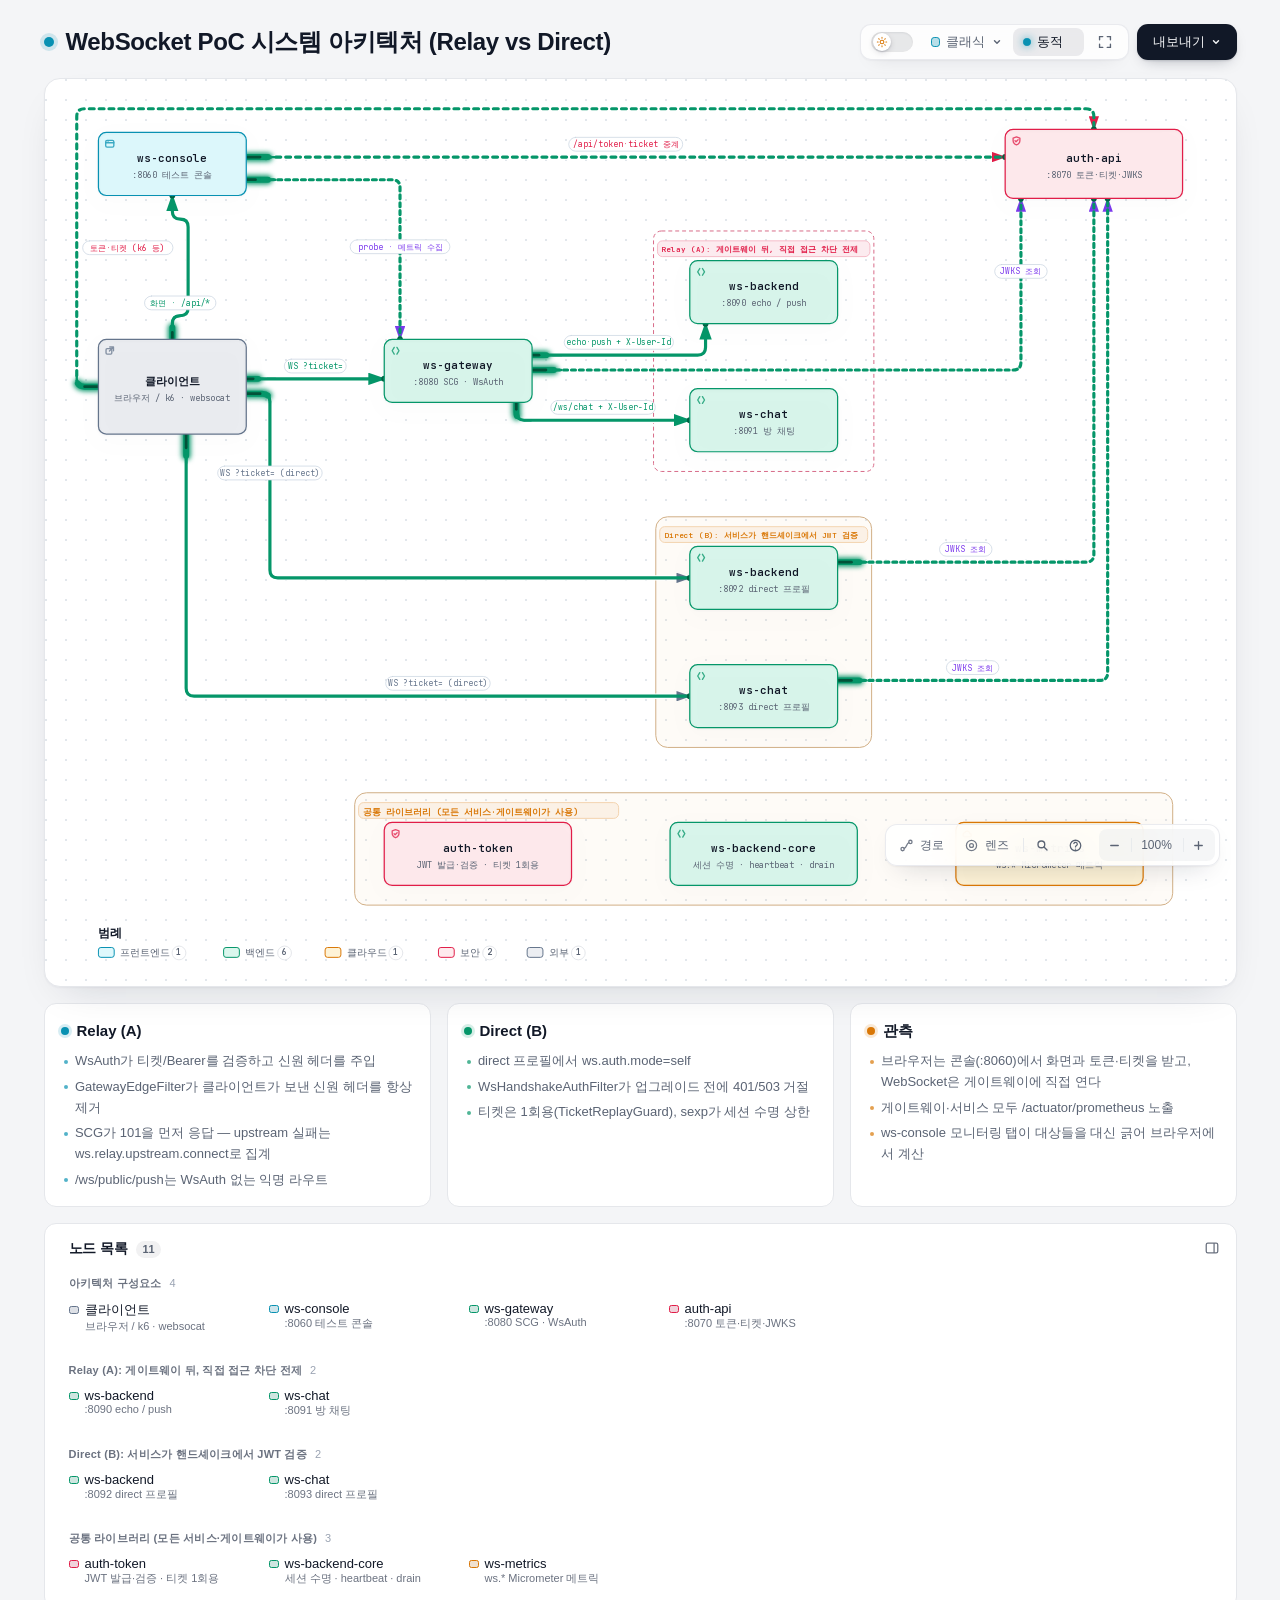
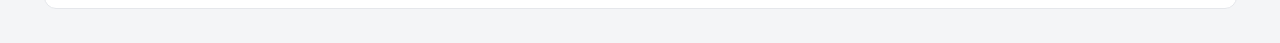
==== docs/archify/websocket-poc-architecture.html @ 851bc72f "refactoring/v2026-11-15" ====
<!DOCTYPE html>
<html lang="ko" data-theme="dark" data-preset="classic">
<head>
  <meta charset="UTF-8">
  <meta name="viewport" content="width=device-width, initial-scale=1.0">
  <meta name="generator" content="archify 3.2.0">
  <meta name="archify-reader-contract" content="declared-wide-v1">
  <title>WebSocket PoC 시스템 아키텍처 (Relay vs Direct) 다이어그램</title>
  <script>
    // Resolve the theme before first paint so light-preference users don't
    // see a dark flash. The toolbar script below re-applies with UI state.
    (function () {
      try {
        var theme = null;
        try {
          var param = new URLSearchParams(window.location.search).get('theme');
          if (param === 'light' || param === 'dark') theme = param;
          if (new URLSearchParams(window.location.search).get('embed') === '1') {
            document.documentElement.setAttribute('data-embed', 'true');
          }
          if (new URLSearchParams(window.location.search).get('present') === '1') {
            document.documentElement.setAttribute('data-present', 'true');
          }
        } catch (_) {}
        if (!theme) {
          try { theme = localStorage.getItem('archify-theme'); } catch (_) {}
        }
        if (theme !== 'light' && theme !== 'dark') {
          theme = 'light'; /* archify-defaults */
        }
        document.documentElement.setAttribute('data-theme', theme);
      } catch (_) {}
    })();
  </script>
  <style id="archify-fonts">
/*
JetBrains Mono variable WOFF2 subsets from Google Fonts service revision v24.
These fixed bytes are shared by the viewer and its SVG/raster exports.
No local() source: an installed copy must not override the bundled font.
Uncovered characters (including CJK) still use the system fallback stack.
Upstream: https://github.com/JetBrains/JetBrainsMono

cyrillic-ext    1664 bytes  sha256 9343de2ca5d9549f792e7962375af8efb0f320c7643bfd36c884b5a30e5c396f
cyrillic        8892 bytes  sha256 4995a9a43ac659ec32fcd8b463755cd6a07b31a6e6b3894a6a153b661cf490e2
greek           6800 bytes  sha256 49c3da6c9a2b279b0f1f860f5cfb1f5dc38d88a5c7be9c9b1837bbc4e3db6111
vietnamese      5872 bytes  sha256 d44eb1936043a56038eb02dd70b243f379bef65783f94ec12f277550720411f1
latin-ext      11596 bytes  sha256 9c38cb2d0d2d93c1ee6e21fa78db76f13ea7e15e15cc64214c7ca89b6aaa35c4
latin          31340 bytes  sha256 2c32b9b3ee358c119e210f6f5195f9bd34894d78a785ff2e95d60e718e400af4

Copyright 2020 The JetBrains Mono Project Authors (https://github.com/JetBrains/JetBrainsMono)

This Font Software is licensed under the SIL Open Font License, Version 1.1.
This license is copied below, and is also available with a FAQ at:
https://openfontlicense.org


-----------------------------------------------------------
SIL OPEN FONT LICENSE Version 1.1 - 26 February 2007
-----------------------------------------------------------

PREAMBLE
The goals of the Open Font License (OFL) are to stimulate worldwide
development of collaborative font projects, to support the font creation
efforts of academic and linguistic communities, and to provide a free and
open framework in which fonts may be shared and improved in partnership
with others.

The OFL allows the licensed fonts to be used, studied, modified and
redistributed freely as long as they are not sold by themselves. The
fonts, including any derivative works, can be bundled, embedded,
redistributed and/or sold with any software provided that any reserved
names are not used by derivative works. The fonts and derivatives,
however, cannot be released under any other type of license. The
requirement for fonts to remain under this license does not apply
to any document created using the fonts or their derivatives.

DEFINITIONS
"Font Software" refers to the set of files released by the Copyright
Holder(s) under this license and clearly marked as such. This may
include source files, build scripts and documentation.

"Reserved Font Name" refers to any names specified as such after the
copyright statement(s).

"Original Version" refers to the collection of Font Software components as
distributed by the Copyright Holder(s).

"Modified Version" refers to any derivative made by adding to, deleting,
or substituting -- in part or in whole -- any of the components of the
Original Version, by changing formats or by porting the Font Software to a
new environment.

"Author" refers to any designer, engineer, programmer, technical
writer or other person who contributed to the Font Software.

PERMISSION & CONDITIONS
Permission is hereby granted, free of charge, to any person obtaining
a copy of the Font Software, to use, study, copy, merge, embed, modify,
redistribute, and sell modified and unmodified copies of the Font
Software, subject to the following conditions:

1) Neither the Font Software nor any of its individual components,
in Original or Modified Versions, may be sold by itself.

2) Original or Modified Versions of the Font Software may be bundled,
redistributed and/or sold with any software, provided that each copy
contains the above copyright notice and this license. These can be
included either as stand-alone text files, human-readable headers or
in the appropriate machine-readable metadata fields within text or
binary files as long as those fields can be easily viewed by the user.

3) No Modified Version of the Font Software may use the Reserved Font
Name(s) unless explicit written permission is granted by the corresponding
Copyright Holder. This restriction only applies to the primary font name as
presented to the users.

4) The name(s) of the Copyright Holder(s) or the Author(s) of the Font
Software shall not be used to promote, endorse or advertise any
Modified Version, except to acknowledge the contribution(s) of the
Copyright Holder(s) and the Author(s) or with their explicit written
permission.

5) The Font Software, modified or unmodified, in part or in whole,
must be distributed entirely under this license, and must not be
distributed under any other license. The requirement for fonts to
remain under this license does not apply to any document created
using the Font Software.

TERMINATION
This license becomes null and void if any of the above conditions are
not met.

DISCLAIMER
THE FONT SOFTWARE IS PROVIDED "AS IS", WITHOUT WARRANTY OF ANY KIND,
EXPRESS OR IMPLIED, INCLUDING BUT NOT LIMITED TO ANY WARRANTIES OF
MERCHANTABILITY, FITNESS FOR A PARTICULAR PURPOSE AND NONINFRINGEMENT
OF COPYRIGHT, PATENT, TRADEMARK, OR OTHER RIGHT. IN NO EVENT SHALL THE
COPYRIGHT HOLDER BE LIABLE FOR ANY CLAIM, DAMAGES OR OTHER LIABILITY,
INCLUDING ANY GENERAL, SPECIAL, INDIRECT, INCIDENTAL, OR CONSEQUENTIAL
DAMAGES, WHETHER IN AN ACTION OF CONTRACT, TORT OR OTHERWISE, ARISING
FROM, OUT OF THE USE OR INABILITY TO USE THE FONT SOFTWARE OR FROM
OTHER DEALINGS IN THE FONT SOFTWARE.
*/
    /* cyrillic-ext */
    @font-face { font-family: 'JetBrains Mono'; font-style: normal; font-weight: 400 800; font-display: swap;
      src: url([data-uri]) format('woff2');
      unicode-range: U+0460-052F, U+1C80-1C8A, U+20B4, U+2DE0-2DFF, U+A640-A69F, U+FE2E-FE2F; }
    /* cyrillic */
    @font-face { font-family: 'JetBrains Mono'; font-style: normal; font-weight: 400 800; font-display: swap;
      src: url([data-uri]) format('woff2');
      unicode-range: U+0301, U+0400-045F, U+0490-0491, U+04B0-04B1, U+2116; }
    /* greek */
    @font-face { font-family: 'JetBrains Mono'; font-style: normal; font-weight: 400 800; font-display: swap;
      src: url([data-uri]) format('woff2');
      unicode-range: U+0370-0377, U+037A-037F, U+0384-038A, U+038C, U+038E-03A1, U+03A3-03FF; }
    /* vietnamese */
    @font-face { font-family: 'JetBrains Mono'; font-style: normal; font-weight: 400 800; font-display: swap;
      src: url([data-uri]) format('woff2');
      unicode-range: U+0102-0103, U+0110-0111, U+0128-0129, U+0168-0169, U+01A0-01A1, U+01AF-01B0, U+0300-0301, U+0303-0304, U+0308-0309, U+0323, U+0329, U+1EA0-1EF9, U+20AB; }
    /* latin-ext */
    @font-face { font-family: 'JetBrains Mono'; font-style: normal; font-weight: 400 800; font-display: swap;
      src: url([data-uri]) format('woff2');
      unicode-range: U+0100-02BA, U+02BD-02C5, U+02C7-02CC, U+02CE-02D7, U+02DD-02FF, U+0304, U+0308, U+0329, U+1D00-1DBF, U+1E00-1E9F, U+1EF2-1EFF, U+2020, U+20A0-20AB, U+20AD-20C0, U+2113, U+2C60-2C7F, U+A720-A7FF; }
    /* latin */
    @font-face { font-family: 'JetBrains Mono'; font-style: normal; font-weight: 400 800; font-display: swap;
      src: url([data-uri]) format('woff2');
      unicode-range: U+0000-00FF, U+0131, U+0152-0153, U+02BB-02BC, U+02C6, U+02DA, U+02DC, U+0304, U+0308, U+0329, U+2000-206F, U+20AC, U+2122, U+2191, U+2193, U+2212, U+2215, U+FEFF, U+FFFD; }
  </style>
  <style>
    /* ==========================================================
       THEME VARIABLES — switch by toggling [data-theme] on <html>
       ========================================================== */
    :root,
    [data-theme="dark"] {
      --bg: #020617;
      --grid: #1e293b;
      --canvas-dot: rgba(148, 163, 184, 0.16);
      --text: #ffffff;
      --text-muted: #94a3b8;
      --text-dim: #475569;
      /* UI chrome and menu hints need more contrast than SVG .t-dim accents */
      --text-faint: #7d8da1;

      --panel: rgba(15, 23, 42, 0.5);
      --panel-border: #1e293b;
      --lane-fill: rgba(15, 23, 42, 0.22);
      --lane-stroke: #334155;

      --arrow: #94a3b8;
      --arrow-emphasis: #34d399;

      /* Opaque mask color used behind semi-transparent component fills
         so the arrows drawn underneath are properly hidden. */
      --mask: #0f172a;

      --frontend-fill:    rgba(8, 51, 68, 0.4);
      --frontend-stroke:  #22d3ee;
      --backend-fill:     rgba(6, 78, 59, 0.4);
      --backend-stroke:   #34d399;
      --database-fill:    rgba(76, 29, 149, 0.4);
      --database-stroke:  #a78bfa;
      --cloud-fill:       rgba(120, 53, 15, 0.3);
      --cloud-stroke:     #fbbf24;
      --security-fill:    rgba(136, 19, 55, 0.4);
      --security-stroke:  #fb7185;
      --messagebus-fill:  rgba(251, 146, 60, 0.3);
      --messagebus-stroke:#fb923c;
      --external-fill:    rgba(30, 41, 59, 0.5);
      --external-stroke:  #94a3b8;

      --toolbar-bg:       rgba(15, 23, 42, 0.8);
      --toolbar-border:   #334155;
      --toolbar-text:     #e2e8f0;
      --toolbar-hover:    rgba(15, 23, 42, 0.95);
      --toolbar-menu-bg:  #0f172a;
    }

    [data-theme="light"] {
      --bg: #f4f5f7;
      --grid: #e9edf2;
      --canvas-dot: #e2e7ec;
      --text: #111827;
      --text-muted: #5b6474;
      --text-dim: #9aa3b2;
      --text-faint: #6b7280;

      --panel: #ffffff;
      --panel-border: #e5e7eb;
      --lane-fill: rgba(248, 250, 252, 0.65);
      --lane-stroke: #cbd5e1;

      --arrow: #64748b;
      --arrow-emphasis: #059669;

      --mask: #ffffff;

      --frontend-fill: rgba(34, 211, 238, 0.15);
      --frontend-stroke: #0891b2;
      --backend-fill: rgba(52, 211, 153, 0.18);
      --backend-stroke: #059669;
      --database-fill: rgba(167, 139, 250, 0.2);
      --database-stroke: #7c3aed;
      --cloud-fill: rgba(251, 191, 36, 0.18);
      --cloud-stroke: #d97706;
      --security-fill: rgba(251, 113, 133, 0.15);
      --security-stroke: #e11d48;
      --messagebus-fill: rgba(251, 146, 60, 0.15);
      --messagebus-stroke: #ea580c;
      --external-fill: rgba(148, 163, 184, 0.18);
      --external-stroke: #64748b;

      --toolbar-bg:       rgba(255, 255, 255, 0.92);
      --toolbar-border:   #cbd5e1;
      --toolbar-text:     #334155;
      --toolbar-hover:    #ffffff;
      --toolbar-menu-bg:  #ffffff;
    }

    /* ==========================================================
       SIGNAL FLOW — an opt-in, motion-forward visual preset.
       The variables also target a standalone exported SVG, whose
       root carries data-preset and data-theme directly.
       ========================================================== */
    [data-preset="signal-flow"][data-theme="dark"] {
      --bg: #030711;
      --grid: #15233a;
      --panel: rgba(6, 14, 28, 0.78);
      --panel-border: #1d3350;
      --lane-fill: rgba(9, 22, 40, 0.5);
      --lane-stroke: #2c4564;
      --text: #f5fbff;
      --text-muted: #9eb0c7;
      --text-dim: #52667f;
      --text-faint: #7890ad;
      --mask: #07101e;
      --frontend-fill: rgba(6, 182, 212, 0.14);
      --frontend-stroke: #67e8f9;
      --backend-fill: rgba(16, 185, 129, 0.14);
      --backend-stroke: #5eead4;
      --database-fill: rgba(139, 92, 246, 0.16);
      --database-stroke: #c4b5fd;
      --cloud-fill: rgba(245, 158, 11, 0.13);
      --cloud-stroke: #fcd34d;
      --security-fill: rgba(244, 63, 94, 0.13);
      --security-stroke: #fda4af;
      --messagebus-fill: rgba(249, 115, 22, 0.13);
      --messagebus-stroke: #fdba74;
      --external-fill: rgba(71, 85, 105, 0.24);
      --external-stroke: #a5b4c7;
      --arrow: #7890ad;
      --arrow-emphasis: #2dd4bf;
      --toolbar-bg: rgba(7, 16, 30, 0.86);
      --toolbar-border: #29415f;
      --toolbar-menu-bg: #07101e;
    }

    [data-preset="signal-flow"][data-theme="light"] {
      --bg: #f4f9fc;
      --grid: #d4e5ee;
      --panel: rgba(255, 255, 255, 0.82);
      --panel-border: #bfd5e2;
      --lane-fill: rgba(232, 243, 248, 0.62);
      --lane-stroke: #a9c5d5;
      --text: #102638;
      --text-muted: #587287;
      --text-dim: #8aa2b4;
      --text-faint: #668397;
      --mask: #ffffff;
      --frontend-fill: rgba(6, 182, 212, 0.09);
      --frontend-stroke: #0789a1;
      --backend-fill: rgba(5, 150, 105, 0.09);
      --backend-stroke: #087f69;
      --database-fill: rgba(124, 58, 237, 0.09);
      --database-stroke: #7254c7;
      --cloud-fill: rgba(217, 119, 6, 0.08);
      --cloud-stroke: #b9670b;
      --security-fill: rgba(225, 29, 72, 0.08);
      --security-stroke: #c53a59;
      --messagebus-fill: rgba(234, 88, 12, 0.08);
      --messagebus-stroke: #c65f27;
      --external-fill: rgba(100, 116, 139, 0.1);
      --external-stroke: #607a8c;
      --arrow: #7b97aa;
      --arrow-emphasis: #0d9488;
    }

    /* ==========================================================
       BLUEPRINT — a review-first drafting preset for deployment,
       infrastructure, and technical design documentation. It keeps
       the same semantic palette and geometry while trading glow for
       precise grid contrast, squared materials, and drafting marks.
       ========================================================== */
    [data-preset="blueprint"][data-theme="dark"] {
      --bg: #06131f;
      --grid: #17425a;
      --panel: rgba(7, 27, 43, 0.9);
      --panel-border: #27627f;
      --lane-fill: rgba(10, 43, 66, 0.36);
      --lane-stroke: #34799a;
      --text: #e3f6ff;
      --text-muted: #91b8ca;
      --text-dim: #557e92;
      --text-faint: #739caf;
      --mask: #0a2031;
      --frontend-fill: rgba(26, 157, 193, 0.14);
      --frontend-stroke: #66d9ef;
      --backend-fill: rgba(31, 155, 124, 0.13);
      --backend-stroke: #69dfbd;
      --database-fill: rgba(120, 105, 196, 0.14);
      --database-stroke: #b4a8ff;
      --cloud-fill: rgba(197, 145, 43, 0.13);
      --cloud-stroke: #ffd166;
      --security-fill: rgba(199, 76, 104, 0.13);
      --security-stroke: #ff8da1;
      --messagebus-fill: rgba(207, 112, 49, 0.13);
      --messagebus-stroke: #ffad66;
      --external-fill: rgba(84, 119, 139, 0.18);
      --external-stroke: #a7cad9;
      --arrow: #78a3b7;
      --arrow-emphasis: #64dfc1;
      --toolbar-bg: rgba(7, 28, 45, 0.92);
      --toolbar-border: #34799a;
      --toolbar-text: #d8f3ff;
      --toolbar-hover: rgba(18, 58, 83, 0.95);
      --toolbar-menu-bg: #0a2031;
    }

    [data-preset="blueprint"][data-theme="light"] {
      --bg: #edf7fa;
      --grid: #b5d5e1;
      --panel: rgba(249, 253, 255, 0.94);
      --panel-border: #78aabd;
      --lane-fill: rgba(210, 232, 240, 0.42);
      --lane-stroke: #83b2c4;
      --text: #123344;
      --text-muted: #4e7486;
      --text-dim: #86a6b4;
      --text-faint: #668c9d;
      --mask: #f9fdff;
      --frontend-fill: rgba(8, 145, 178, 0.08);
      --frontend-stroke: #087f9c;
      --backend-fill: rgba(5, 128, 101, 0.08);
      --backend-stroke: #08755f;
      --database-fill: rgba(100, 75, 180, 0.08);
      --database-stroke: #6757a8;
      --cloud-fill: rgba(181, 120, 15, 0.08);
      --cloud-stroke: #a86609;
      --security-fill: rgba(190, 48, 80, 0.07);
      --security-stroke: #b32f50;
      --messagebus-fill: rgba(196, 81, 22, 0.07);
      --messagebus-stroke: #b65120;
      --external-fill: rgba(79, 112, 128, 0.08);
      --external-stroke: #506f7e;
      --arrow: #6d93a5;
      --arrow-emphasis: #087f69;
      --toolbar-bg: rgba(247, 252, 254, 0.94);
      --toolbar-border: #8ab5c5;
      --toolbar-text: #294f61;
      --toolbar-hover: #ffffff;
      --toolbar-menu-bg: #f9fdff;
    }

    /* ==========================================================
       EDITORIAL — a warm, publication-minded preset for design
       reviews, launch notes, and documentation. The diagram keeps
       the same semantic palette and exact geometry, but trades
       software chrome for paper, ink, ruled structure, and one
       restrained vermilion accent.
       ========================================================== */
    [data-preset="editorial"][data-theme="dark"] {
      --bg: #181611;
      --grid: #39342a;
      --panel: rgba(35, 31, 24, 0.96);
      --panel-border: #625a4a;
      --lane-fill: rgba(52, 46, 35, 0.46);
      --lane-stroke: #726957;
      --text: #f4eddf;
      --text-muted: #b9ae9b;
      --text-dim: #776e60;
      --text-faint: #9d917e;
      --mask: #231f18;
      --frontend-fill: rgba(43, 133, 142, 0.16);
      --frontend-stroke: #7fc6c7;
      --backend-fill: rgba(63, 132, 92, 0.16);
      --backend-stroke: #8fc29e;
      --database-fill: rgba(117, 91, 141, 0.17);
      --database-stroke: #c0a4d0;
      --cloud-fill: rgba(170, 119, 49, 0.16);
      --cloud-stroke: #d8ad68;
      --security-fill: rgba(157, 69, 65, 0.17);
      --security-stroke: #df9085;
      --messagebus-fill: rgba(174, 79, 42, 0.16);
      --messagebus-stroke: #df946f;
      --external-fill: rgba(126, 115, 96, 0.18);
      --external-stroke: #b8ad99;
      --arrow: #948978;
      --arrow-emphasis: #dd6b3d;
      --toolbar-bg: rgba(35, 31, 24, 0.92);
      --toolbar-border: #625a4a;
      --toolbar-text: #eee5d5;
      --toolbar-hover: #302a20;
      --toolbar-menu-bg: #231f18;
    }

    [data-preset="editorial"][data-theme="light"] {
      --bg: #f2eee5;
      --grid: #d8d0c2;
      --panel: rgba(251, 248, 241, 0.97);
      --panel-border: #c4b9a6;
      --lane-fill: rgba(229, 221, 207, 0.42);
      --lane-stroke: #b8aa94;
      --text: #242018;
      --text-muted: #6f6658;
      --text-dim: #a09788;
      --text-faint: #817767;
      --mask: #fbf8f1;
      --frontend-fill: rgba(31, 117, 126, 0.09);
      --frontend-stroke: #287e84;
      --backend-fill: rgba(42, 119, 75, 0.09);
      --backend-stroke: #397b53;
      --database-fill: rgba(105, 75, 130, 0.09);
      --database-stroke: #765d86;
      --cloud-fill: rgba(157, 103, 31, 0.1);
      --cloud-stroke: #9a671f;
      --security-fill: rgba(153, 58, 52, 0.09);
      --security-stroke: #9e463f;
      --messagebus-fill: rgba(182, 70, 27, 0.09);
      --messagebus-stroke: #ad4b25;
      --external-fill: rgba(101, 91, 75, 0.09);
      --external-stroke: #746b5e;
      --arrow: #8a806f;
      --arrow-emphasis: #bb4c23;
      --toolbar-bg: rgba(251, 248, 241, 0.94);
      --toolbar-border: #c4b9a6;
      --toolbar-text: #40392f;
      --toolbar-hover: #fffdf8;
      --toolbar-menu-bg: #fbf8f1;
    }

    * { margin: 0; padding: 0; box-sizing: border-box; }

    body {
      --archify-page-top: 2rem;
      font-family: -apple-system, BlinkMacSystemFont, 'Segoe UI', 'PingFang SC', 'Hiragino Sans GB', 'Microsoft YaHei', 'Noto Sans CJK SC', 'Noto Sans', Roboto, 'Helvetica Neue', Arial, sans-serif;
      -webkit-font-smoothing: antialiased;
      background: var(--bg);
      min-height: 100vh;
      padding: var(--archify-page-top) 2rem 2rem;
      color: var(--text);
      /* Theme surfaces change together; animating the page background leaves it
         visibly out of sync with the SVG and panel for the first 200ms. */
    }

    html[data-preset="signal-flow"] body {
      background-image:
        radial-gradient(circle at 18% -8%, rgba(34, 211, 238, 0.14), transparent 34rem),
        radial-gradient(circle at 92% 18%, rgba(139, 92, 246, 0.12), transparent 30rem);
      background-attachment: fixed;
    }
    html[data-preset="signal-flow"][data-theme="light"] body {
      background-image:
        radial-gradient(circle at 18% -8%, rgba(6, 182, 212, 0.12), transparent 34rem),
        radial-gradient(circle at 92% 18%, rgba(139, 92, 246, 0.08), transparent 30rem);
    }
    html[data-preset="blueprint"] body {
      background-image:
        linear-gradient(var(--grid) 1px, transparent 1px),
        linear-gradient(90deg, var(--grid) 1px, transparent 1px);
      background-size: 32px 32px;
      background-position: -1px -1px;
      background-attachment: fixed;
    }
    html[data-preset="editorial"] body {
      background-image:
        linear-gradient(90deg, transparent 0, transparent 5.4rem, color-mix(in srgb, var(--security-stroke) 18%, transparent) 5.4rem, color-mix(in srgb, var(--security-stroke) 18%, transparent) calc(5.4rem + 1px), transparent calc(5.4rem + 1px)),
        repeating-linear-gradient(0deg, transparent 0, transparent 31px, color-mix(in srgb, var(--grid) 36%, transparent) 31px, color-mix(in srgb, var(--grid) 36%, transparent) 32px);
      background-attachment: fixed;
    }

    /* Gallery/embed mode keeps the generated artifact as the source of truth
       while presenting only its diagram surface inside a proof card. */
    html[data-embed="true"] body {
      min-height: 0;
      padding: 0;
      overflow: hidden;
      background: var(--bg);
      background-image: none;
    }
    html[data-embed="true"] .toolbar,
    html[data-embed="true"] .header,
    html[data-embed="true"] .cards,
    html[data-embed="true"] .diagram-nav,
    html[data-embed="true"] .overview-map,
    html[data-embed="true"] .focus-chip,
    html[data-embed="true"] .route-probe,
    html[data-embed="true"] .semantic-lens,
    html[data-embed="true"] .diagram-guide,
    html[data-embed="true"] .node-finder,
    html[data-embed="true"] .node-outline { display: none !important; }
    html[data-embed="true"] .container { max-width: none; }
    html[data-embed="true"] .diagram-container {
      padding: 0.5rem;
      border: 0;
      border-radius: 0;
      box-shadow: none;
    }
    html[data-embed="true"] .diagram-container svg { min-width: 0; }

    /* Presentation Stage is a viewer-only layer: it gives the live diagram
       the viewport while keeping guided views, theme, focus, and exports real.
       Embed mode wins when both query parameters are present. */
    html[data-present="true"]:not([data-embed="true"]) body {
      --archify-page-top: 1rem;
      height: 100dvh;
      min-height: 0;
      padding: 1rem;
      overflow: hidden;
    }
    html[data-present="true"]:not([data-embed="true"]) .container {
      display: flex;
      flex-direction: column;
      gap: 0.75rem;
      width: 100%;
      max-width: none;
      height: calc(100dvh - 2rem);
    }
    html[data-present="true"]:not([data-embed="true"]) .header {
      flex: none;
      min-width: 0;
      margin: 0;
      padding-right: 23rem;
    }
    html[data-present="true"]:not([data-embed="true"]) .header-row { margin-bottom: 0.25rem; }
    html[data-present="true"]:not([data-embed="true"]) .subtitle {
      overflow: hidden;
      text-overflow: ellipsis;
      white-space: nowrap;
    }

    html[data-present="true"]:not([data-embed="true"]) .diagram-container {
      display: flex;
      flex: 1 1 auto;
      align-items: center;
      justify-content: center;
      min-height: 0;
      padding: 0.75rem;
      padding-bottom: calc(0.75rem + var(--archify-nav-reserve));
    }
    html[data-present="true"]:not([data-embed="true"]) .diagram-container > svg {
      flex: 1 1 auto;
      height: 100%;
      min-height: 0;
      width: 100%;
      min-width: 0;
    }
    html[data-present="true"]:not([data-embed="true"]) .cards { display: none; }
    html[data-present="true"]:not([data-embed="true"]) #btn-present {
      border-color: var(--frontend-stroke);
      color: var(--frontend-stroke);
    }

    /* The reader owns only the outer scale. Compact automatic sequences fit at
       their authored text size or larger. Long sequences and waterfall rows
       favor reading width and page scroll; other diagrams keep height fitting.
       Small automatic canvases retain a modest scale inside a usable shell.
       Every strategy preserves the authored SVG/viewBox and semantic geometry. */
    .container {
      width: 100%;
      max-width: var(--archify-reader-width, 1440px);
      margin: 0 auto;
    }
    html[data-reader-area="true"] .diagram-container {
      min-height: var(--archify-diagram-min-height);
      display: flex;
      align-items: center;
    }
    html[data-reader-area="true"] .diagram-container > svg { flex-shrink: 0; }
    /* The original SVG legend can use the outer corner while the capped or fitted
       diagram stays centered. The container still clips all outer paint. */
    .diagram-container:has([data-reader-legend-corner]) > svg { overflow: visible; }
    .diagram-container [data-reader-legend-corner] {
      transform-origin: 0 0;
      transform-box: view-box;
      transform: var(--archify-reader-legend-transform);
    }
    html[data-reader-narrow="true"]:not([data-present="true"]) .diagram-container > svg {
      min-width: 0;
      max-width: var(--archify-diagram-max-width);
      margin-inline: auto;
    }
    @media (min-width: 768px) and (max-height: 920px) {
      .header { margin-bottom: 1rem; }
      .diagram-container { padding: 1rem; }
      .cards { margin-top: 1rem; }
      .card { padding: 1rem; }
    }

    .header { margin-bottom: 1.5rem; padding-right: 29.5rem; }

    html[data-preset="signal-flow"] .header,
    html[data-preset="blueprint"] .header,
    html[data-preset="editorial"] .header { padding-right: 29.5rem; }

    .header-row {
      display: flex;
      align-items: center;
      gap: 0.75rem;
      min-height: 2.75rem;
      margin-bottom: 0.25rem;
    }

    .pulse-dot {
      flex: none;
      width: 10px;
      height: 10px;
      background: var(--frontend-stroke);
      border-radius: 50%;
      box-shadow: 0 0 0 4px color-mix(in srgb, var(--frontend-stroke) 16%, transparent);
      animation: none;
    }

    html[data-motion-capable="true"] .pulse-dot { animation: pulse 2s infinite; }

    @keyframes pulse {
      0%, 100% { opacity: 1; }
      50% { opacity: 0.5; }
    }

    h1 {
      font-size: 1.5rem;
      font-weight: 650;
      line-height: 1.25;
      letter-spacing: -0.015em;
    }

    .subtitle {
      color: var(--text-muted);
      font-size: 0.875rem;
      line-height: 1.55;
      margin-left: 1.375rem;
    }

    html[data-preset="signal-flow"] .header-row::after {
      content: attr(data-preset-badge-signal-flow);
      flex: none;
      margin-left: 0.25rem;
      color: var(--frontend-stroke);
      border: 1px solid var(--frontend-stroke);
      border-radius: 999px;
      padding: 0.28rem 0.6rem;
      font-size: 0.625rem;
      letter-spacing: 0.12em;
      opacity: 0.82;
      box-shadow: 0 0 20px rgba(34, 211, 238, 0.12);
      white-space: nowrap;
    }

    html[data-preset="blueprint"] .pulse-dot {
      width: 10px;
      height: 10px;
      border: 1px solid var(--frontend-stroke);
      border-radius: 1px;
      background: transparent;
      box-shadow: inset 0 0 0 2px var(--bg);
      transform: rotate(45deg);
      animation: none;
    }
    html[data-preset="blueprint"] .header-row::after {
      content: attr(data-preset-badge-blueprint);
      flex: none;
      margin-left: 0.25rem;
      padding: 0.28rem 0.55rem;
      border-top: 1px solid var(--frontend-stroke);
      border-bottom: 1px solid var(--frontend-stroke);
      color: var(--frontend-stroke);
      font-size: 0.5625rem;
      font-weight: 700;
      letter-spacing: 0.14em;
      white-space: nowrap;
    }

    html[data-preset="editorial"] h1,
    html[data-preset="editorial"] .card h3 {
      font-family: Georgia, 'Times New Roman', 'Songti SC', STSong, serif;
      letter-spacing: -0.02em;
    }
    html[data-preset="editorial"] h1 { font-size: 1.72rem; font-weight: 600; }
    html[data-preset="editorial"] .pulse-dot {
      width: 9px;
      height: 9px;
      border: 1px solid var(--arrow-emphasis);
      border-radius: 0;
      background: var(--arrow-emphasis);
      box-shadow: 0 0 0 3px color-mix(in srgb, var(--arrow-emphasis) 14%, transparent);
      transform: rotate(45deg);
      animation: none;
    }
    html[data-preset="editorial"] .header-row::after {
      content: attr(data-preset-badge-editorial);
      flex: none;
      margin-left: 0.25rem;
      padding: 0.32rem 0 0.24rem;
      border-bottom: 2px solid var(--arrow-emphasis);
      color: var(--arrow-emphasis);
      font-family: Georgia, 'Times New Roman', serif;
      font-size: 0.625rem;
      font-style: italic;
      font-weight: 600;
      letter-spacing: 0.08em;
      white-space: nowrap;
    }

    .diagram-container {
      --archify-nav-reserve: 0px;
      background: var(--panel);
      border-radius: 1rem;
      border: 1px solid var(--panel-border);
      box-shadow: 0 1px 2px rgba(15, 23, 42, 0.04), 0 16px 40px -20px rgba(15, 23, 42, 0.18);
      padding: 1.5rem;
      padding-bottom: calc(1.5rem + var(--archify-nav-reserve));
      overflow: hidden;
      position: relative;
    }

    html[data-preset="signal-flow"] .diagram-container {
      position: relative;
      overflow: hidden;
      background: linear-gradient(180deg, rgba(8, 20, 38, 0.82), rgba(3, 8, 18, 0.94));
      box-shadow: inset 0 1px 0 rgba(255, 255, 255, 0.04), 0 28px 80px rgba(0, 0, 0, 0.34);
    }
    html[data-preset="signal-flow"][data-theme="light"] .diagram-container {
      background: linear-gradient(180deg, rgba(255, 255, 255, 0.9), rgba(237, 246, 250, 0.94));
      box-shadow: inset 0 1px 0 rgba(255, 255, 255, 0.72), 0 24px 60px rgba(45, 78, 99, 0.12);
    }
    html[data-preset="blueprint"] .diagram-container {
      border-color: var(--panel-border);
      border-radius: 0.35rem;
      background: var(--panel);
      box-shadow:
        inset 0 0 0 1px color-mix(in srgb, var(--panel-border) 34%, transparent),
        0 18px 48px rgba(0, 0, 0, 0.16);
    }
    html[data-preset="blueprint"] .diagram-container::after {
      content: "";
      position: absolute;
      z-index: 10;
      inset: 0.7rem;
      pointer-events: none;
      background:
        linear-gradient(var(--frontend-stroke), var(--frontend-stroke)) left top / 1.35rem 1px no-repeat,
        linear-gradient(var(--frontend-stroke), var(--frontend-stroke)) left top / 1px 1.35rem no-repeat,
        linear-gradient(var(--frontend-stroke), var(--frontend-stroke)) right top / 1.35rem 1px no-repeat,
        linear-gradient(var(--frontend-stroke), var(--frontend-stroke)) right top / 1px 1.35rem no-repeat,
        linear-gradient(var(--frontend-stroke), var(--frontend-stroke)) left bottom / 1.35rem 1px no-repeat,
        linear-gradient(var(--frontend-stroke), var(--frontend-stroke)) left bottom / 1px 1.35rem no-repeat,
        linear-gradient(var(--frontend-stroke), var(--frontend-stroke)) right bottom / 1.35rem 1px no-repeat,
        linear-gradient(var(--frontend-stroke), var(--frontend-stroke)) right bottom / 1px 1.35rem no-repeat;
      opacity: 0.58;
    }
    html[data-preset="editorial"] .diagram-container {
      overflow: hidden;
      border-color: var(--panel-border);
      border-radius: 0.38rem;
      background:
        linear-gradient(90deg, color-mix(in srgb, var(--security-fill) 58%, transparent), transparent 12%),
        var(--panel);
      box-shadow:
        0 1px 0 color-mix(in srgb, var(--text) 6%, transparent),
        0 18px 48px color-mix(in srgb, #000 19%, transparent);
    }
    html[data-preset="editorial"] .diagram-container::after {
      position: absolute;
      z-index: 10;
      top: 0.72rem;
      right: 1.25rem;
      padding: 0.2rem 0.52rem;
      border: 1px solid var(--panel-border);
      background: var(--panel);
      color: var(--arrow-emphasis);
      content: attr(data-preset-badge-editorial-plate);
      font-family: Georgia, 'Times New Roman', serif;
      font-size: 0.52rem;
      font-style: italic;
      font-weight: 600;
      letter-spacing: 0.09em;
      pointer-events: none;
    }
    html[data-embed="true"][data-preset="editorial"] .diagram-container::after { display: none; }
    html[data-motion-capable="true"][data-preset="signal-flow"][data-ambient-entry="running"] .diagram-container::before {
      content: "";
      position: absolute;
      inset: 0;
      pointer-events: none;
      background: linear-gradient(115deg, transparent 28%, rgba(103, 232, 249, 0.035) 48%, transparent 68%);
      transform: translateX(-70%);
      animation: archify-signal-scan 4.8s ease-in-out 1 both;
    }

    /* Motion Governor gives the reader a real static state and gives the
       strongest semantic action the only motion budget. Atmosphere resets to
       its authored base instead of freezing mid-cycle. Static artifacts never
       start a decorative pulse or scan. */
    html:not([data-motion-capable="true"]) svg[data-animation="trace"] [data-animate] {
      animation: none !important;
    }
    html:not([data-motion-capable="true"]) svg[data-animation="trace"] [data-graph-role="automatic-crossover"]:has(> [data-animate="edge"]) > [data-graph-role="automatic-crossover-underlay"] {
      animation: none !important;
    }
    html[data-motion="still"] .pulse-dot,
    html[data-motion="still"] .diagram-container::before,
    html[data-motion="still"] svg[data-animation="trace"] [data-animate],
    html[data-motion-owner] .pulse-dot,
    html[data-motion-owner] .diagram-container::before,
    html[data-motion-owner] svg[data-animation="trace"] [data-animate],
    html[data-embed="true"] .pulse-dot,
    html[data-embed="true"] .diagram-container::before,
    html[data-share-playback="true"] .pulse-dot,
    html[data-share-playback="true"] .diagram-container::before,
    html[data-document-hidden="true"] .pulse-dot,
    html[data-document-hidden="true"] .diagram-container::before,
    html[data-document-hidden="true"] svg[data-animation="trace"] [data-animate],
    html[data-motion="still"] svg[data-animation="trace"] [data-graph-role="automatic-crossover"]:has(> [data-animate="edge"]) > [data-graph-role="automatic-crossover-underlay"],
    html[data-motion-owner] svg[data-animation="trace"] [data-graph-role="automatic-crossover"]:has(> [data-animate="edge"]) > [data-graph-role="automatic-crossover-underlay"],
    html[data-embed="true"] svg[data-animation="trace"] [data-graph-role="automatic-crossover"]:has(> [data-animate="edge"]) > [data-graph-role="automatic-crossover-underlay"],
    html[data-share-playback="true"] svg[data-animation="trace"] [data-graph-role="automatic-crossover"]:has(> [data-animate="edge"]) > [data-graph-role="automatic-crossover-underlay"],
    html[data-document-hidden="true"] svg[data-animation="trace"] [data-graph-role="automatic-crossover"]:has(> [data-animate="edge"]) > [data-graph-role="automatic-crossover-underlay"] {
      animation: none !important;
    }
    html[data-motion="still"] .diagram-container::before,
    html[data-motion-owner] .diagram-container::before,
    html[data-embed="true"] .diagram-container::before,
    html[data-share-playback="true"] .diagram-container::before {
      opacity: 0;
    }
    html[data-motion="still"] .intent-trace-flow,
    html[data-motion="still"] .route-probe-flow,
    html[data-motion="still"] .route-journey-flow,
    html[data-motion="still"] .semantic-lens-flow,
    html[data-motion="still"] .diagram-guide,
    html[data-motion="still"] .overview-map-live,
    html[data-document-hidden="true"] .intent-trace-flow,
    html[data-document-hidden="true"] .route-probe-flow,
    html[data-document-hidden="true"] .route-journey-flow,
    html[data-document-hidden="true"] .semantic-lens-flow,
    html[data-document-hidden="true"] .diagram-guide,
    html[data-document-hidden="true"] .overview-map-live {
      animation: none !important;
    }

    html[data-motion="still"] .intent-trace-flow,
    html[data-motion="still"] .route-probe-flow {
      stroke-dasharray: none;
      stroke-dashoffset: 0;
      opacity: 0.72;
    }
    html[data-motion="still"] .route-journey-overlay,
    html[data-document-hidden="true"] .route-journey-overlay { display: none !important; }
    html[data-motion="still"] .relationship-pulse-overlay { display: none !important; }

    html[data-motion="still"] svg [data-node-id],
    html[data-motion="still"] svg [data-edge-from],
    html[data-motion="still"] svg [data-detail],
    html[data-motion="still"] svg [data-detail-anchor],
    html[data-motion="still"] svg [data-legend-hit],
    html[data-motion="still"] svg {
      transition: none !important;
    }

    svg {
      font-family: 'JetBrains Mono', ui-monospace, SFMono-Regular, Menlo, Consolas, 'DejaVu Sans Mono', 'Liberation Mono', 'Noto Sans Mono CJK SC', 'PingFang SC', 'Hiragino Sans GB', 'Microsoft YaHei', monospace;
      width: 100%;
      min-width: min(900px, 100%);
      display: block;
      transform-origin: 0 0;
      transition: transform 0.18s ease;
    }

    .diagram-container.is-camera-moving svg {
      transition: transform 0.42s cubic-bezier(0.22, 1, 0.36, 1);
    }
    .diagram-container.is-camera-transaction svg { transition: none; }
    .diagram-container.is-pannable { cursor: grab; }
    .diagram-container.is-panning { cursor: grabbing; user-select: none; }
    .diagram-container.is-panning svg { transition: none; }

    .diagram-nav {
      position: absolute;
      right: 1rem;
      bottom: 1rem;
      z-index: 12;
      translate: 0 calc(-1 * var(--archify-dock-lift, 0px));
      display: inline-flex;
      align-items: center;
      max-width: calc(100% - 2rem);
      padding: 0.25rem;
      gap: 0.0625rem;
      overflow-x: auto;
      border: 1px solid color-mix(in srgb, var(--panel-border) 80%, transparent);
      border-radius: 0.75rem;
      background: color-mix(in srgb, var(--panel) 84%, transparent);
      box-shadow: 0 1px 2px rgba(15, 23, 42, 0.05), 0 10px 28px -14px rgba(15, 23, 42, 0.28);
      backdrop-filter: blur(14px) saturate(1.2);
      scrollbar-width: none;
    }
    .diagram-nav::-webkit-scrollbar { display: none; }
    .diagram-nav button,
    .focus-chip button {
      border: 0;
      background: transparent;
      color: var(--toolbar-text);
      font: inherit;
      cursor: pointer;
    }
    .diagram-nav button {
      min-width: 2rem;
      height: 2rem;
      padding: 0 0.4rem;
      border-radius: 0.5rem;
      color: var(--text-muted);
      font-size: 0.75rem;
      font-weight: 500;
      letter-spacing: 0;
      transition: background 0.15s, color 0.15s;
    }
    .diagram-nav button:hover,
    .diagram-nav button:focus-visible {
      color: var(--text);
      background: color-mix(in srgb, var(--text) 6%, transparent);
    }
    .diagram-nav button:hover,
    .diagram-nav button:focus-visible,
    .focus-chip button:hover,
    .focus-chip button:focus-visible { background: var(--toolbar-hover); }
    .diagram-nav button:focus-visible,
    .focus-chip button:focus-visible {
      outline: 2px solid var(--frontend-stroke);
      outline-offset: 1px;
    }
    .diagram-nav button:disabled { opacity: 0.38; cursor: default; }
    /* The Guide stays on the ? shortcut; Map only earns dock space once the
       reader has zoomed past the full diagram (or opened it from the keyboard). */
    .diagram-nav button[hidden] { display: none; }
    .diagram-container:not(.is-pannable) #btn-overview-map:not([data-radar-requested]):not(:focus) { display: none; }
    .diagram-nav button:disabled:hover { background: transparent; }
    .diagram-nav #btn-route-probe,
    .diagram-nav #btn-overview-map,
    .diagram-nav #btn-semantic-lens {
      min-width: auto;
      padding-inline: 0.6rem;
      color: var(--text-muted);
      font-weight: 500;
    }
    .diagram-nav #btn-node-finder,
    .diagram-nav [data-view="out"] {
      position: relative;
      margin-left: 0.375rem;
    }
    .diagram-nav #btn-node-finder::before,
    .diagram-nav [data-view="out"]::before {
      position: absolute;
      top: 0.55rem;
      bottom: 0.55rem;
      left: -0.19rem;
      width: 1px;
      background: color-mix(in srgb, var(--panel-border) 90%, transparent);
      content: "";
      pointer-events: none;
    }
    .diagram-nav-icon {
      display: block;
      width: 0.95rem;
      height: 0.95rem;
      margin: auto;
      background: currentColor;
      -webkit-mask-position: center;
      -webkit-mask-repeat: no-repeat;
      -webkit-mask-size: contain;
      mask-position: center;
      mask-repeat: no-repeat;
      mask-size: contain;
    }
    .diagram-nav-icon.find {
      -webkit-mask-image: url("data:image/svg+xml,%3Csvg xmlns='http://www.w3.org/2000/svg' viewBox='0 0 20 20'%3E%3Ccircle cx='8.5' cy='8.5' r='4.5' fill='none' stroke='black' stroke-width='1.8'/%3E%3Cpath d='m12 12 4 4' fill='none' stroke='black' stroke-width='1.8' stroke-linecap='round'/%3E%3C/svg%3E");
      mask-image: url("data:image/svg+xml,%3Csvg xmlns='http://www.w3.org/2000/svg' viewBox='0 0 20 20'%3E%3Ccircle cx='8.5' cy='8.5' r='4.5' fill='none' stroke='black' stroke-width='1.8'/%3E%3Cpath d='m12 12 4 4' fill='none' stroke='black' stroke-width='1.8' stroke-linecap='round'/%3E%3C/svg%3E");
    }
    .diagram-nav-icon.guide {
      -webkit-mask-image: url("data:image/svg+xml,%3Csvg xmlns='http://www.w3.org/2000/svg' viewBox='0 0 20 20'%3E%3Ccircle cx='10' cy='10' r='7' fill='none' stroke='black' stroke-width='1.7'/%3E%3Cpath d='M7.8 7.3a2.4 2.4 0 014.6.9c0 1.8-2.4 2-2.4 3.7M10 14.9h.01' fill='none' stroke='black' stroke-width='1.7' stroke-linecap='round'/%3E%3C/svg%3E");
      mask-image: url("data:image/svg+xml,%3Csvg xmlns='http://www.w3.org/2000/svg' viewBox='0 0 20 20'%3E%3Ccircle cx='10' cy='10' r='7' fill='none' stroke='black' stroke-width='1.7'/%3E%3Cpath d='M7.8 7.3a2.4 2.4 0 014.6.9c0 1.8-2.4 2-2.4 3.7M10 14.9h.01' fill='none' stroke='black' stroke-width='1.7' stroke-linecap='round'/%3E%3C/svg%3E");
    }
    .diagram-nav-icon.minus {
      -webkit-mask-image: url("data:image/svg+xml,%3Csvg xmlns='http://www.w3.org/2000/svg' viewBox='0 0 20 20'%3E%3Cpath d='M5 10h10' fill='none' stroke='black' stroke-width='1.8' stroke-linecap='round'/%3E%3C/svg%3E");
      mask-image: url("data:image/svg+xml,%3Csvg xmlns='http://www.w3.org/2000/svg' viewBox='0 0 20 20'%3E%3Cpath d='M5 10h10' fill='none' stroke='black' stroke-width='1.8' stroke-linecap='round'/%3E%3C/svg%3E");
    }
    .diagram-nav-icon.plus {
      -webkit-mask-image: url("data:image/svg+xml,%3Csvg xmlns='http://www.w3.org/2000/svg' viewBox='0 0 20 20'%3E%3Cpath d='M10 5v10M5 10h10' fill='none' stroke='black' stroke-width='1.8' stroke-linecap='round'/%3E%3C/svg%3E");
      mask-image: url("data:image/svg+xml,%3Csvg xmlns='http://www.w3.org/2000/svg' viewBox='0 0 20 20'%3E%3Cpath d='M10 5v10M5 10h10' fill='none' stroke='black' stroke-width='1.8' stroke-linecap='round'/%3E%3C/svg%3E");
    }
    .diagram-nav [data-view="reset"] {
      display: inline-flex;
      align-items: center;
      justify-content: center;
      gap: 0.2rem;
      min-width: 3.1rem;
      padding-inline: 0.35rem;
    }
    .diagram-nav [data-view="reset"][data-detail-visible] {
      min-width: 3.8rem;
    }
    .diagram-nav-detail {
      color: color-mix(in srgb, var(--toolbar-text) 52%, transparent);
      font-size: 0.44rem;
      font-weight: 700;
      line-height: 1;
      letter-spacing: 0.07em;
    }
    .diagram-nav-percent {
      color: var(--text-muted);
      font-size: 0.75rem;
      font-weight: 500;
      font-variant-numeric: tabular-nums;
      line-height: 1;
    }
    /* Mode buttons carry a small glyph so the dock reads as one icon language. */
    .diagram-nav #btn-route-probe,
    .diagram-nav #btn-overview-map,
    .diagram-nav #btn-semantic-lens {
      display: inline-flex;
      align-items: center;
      gap: 0.375rem;
      padding-inline: 0.55rem 0.65rem;
    }
    .diagram-nav #btn-route-probe::before,
    .diagram-nav #btn-overview-map::before,
    .diagram-nav #btn-semantic-lens::before {
      flex: none;
      width: 0.95rem;
      height: 0.95rem;
      background: currentColor;
      content: "";
      opacity: 0.85;
      -webkit-mask: var(--nav-glyph) center / contain no-repeat;
      mask: var(--nav-glyph) center / contain no-repeat;
    }
    .diagram-nav #btn-route-probe { --nav-glyph: url("data:image/svg+xml,%3Csvg xmlns='http://www.w3.org/2000/svg' viewBox='0 0 20 20'%3E%3Cg fill='none' stroke='black' stroke-width='1.7' stroke-linecap='round'%3E%3Ccircle cx='4.8' cy='14.8' r='2.2'/%3E%3Ccircle cx='15.2' cy='5.2' r='2.2'/%3E%3Cpath d='M6.9 13.9c3.8-1.4 2.6-6.3 6.2-7.8'/%3E%3C/g%3E%3C/svg%3E"); }
    .diagram-nav #btn-overview-map { --nav-glyph: url("data:image/svg+xml,%3Csvg xmlns='http://www.w3.org/2000/svg' viewBox='0 0 20 20'%3E%3Cg fill='none' stroke='black' stroke-width='1.7' stroke-linejoin='round'%3E%3Cpath d='M2.8 5.4 7.4 3.5l5.2 2 4.6-1.9v11l-4.6 1.9-5.2-2-4.6 1.9z'/%3E%3Cpath d='M7.4 3.5v11M12.6 5.5v11'/%3E%3C/g%3E%3C/svg%3E"); }
    .diagram-nav #btn-semantic-lens { --nav-glyph: url("data:image/svg+xml,%3Csvg xmlns='http://www.w3.org/2000/svg' viewBox='0 0 20 20'%3E%3Cg fill='none' stroke='black' stroke-width='1.7'%3E%3Ccircle cx='10' cy='10' r='6.8'/%3E%3Ccircle cx='10' cy='10' r='2.6'/%3E%3C/g%3E%3C/svg%3E"); }
    /* Zoom out / level / zoom in join into one stepper well. */
    .diagram-nav [data-view="out"],
    .diagram-nav [data-view="reset"],
    .diagram-nav [data-view="in"] {
      position: relative;
      border-radius: 0;
      background: color-mix(in srgb, var(--panel-border) 38%, transparent);
    }
    .diagram-nav [data-view="out"] { margin-left: 0.375rem; border-radius: 0.5rem 0 0 0.5rem; }
    .diagram-nav [data-view="out"]::before { display: none; }
    .diagram-nav [data-view="reset"],
    .diagram-nav [data-view="in"] { margin-left: -0.0625rem; }
    .diagram-nav [data-view="in"] { border-radius: 0 0.5rem 0.5rem 0; }
    .diagram-nav [data-view="reset"]::after,
    .diagram-nav [data-view="in"]::after {
      position: absolute;
      top: 0.55rem;
      bottom: 0.55rem;
      left: 0;
      width: 1px;
      background: color-mix(in srgb, var(--panel-border) 75%, transparent);
      content: "";
      pointer-events: none;
    }
    .diagram-nav [data-view="out"]:hover,
    .diagram-nav [data-view="reset"]:hover,
    .diagram-nav [data-view="in"]:hover { background: color-mix(in srgb, var(--panel-border) 60%, transparent); }
    .diagram-nav [data-view="out"]:disabled,
    .diagram-nav [data-view="in"]:disabled { opacity: 1; color: color-mix(in srgb, var(--text-muted) 40%, transparent); }
    .diagram-nav [data-view="out"]:disabled:hover,
    .diagram-nav [data-view="in"]:disabled:hover { background: color-mix(in srgb, var(--panel-border) 38%, transparent); }
    .diagram-nav [data-view="reset"] { min-width: 3.25rem; }
    .diagram-container[data-camera-indicator="true"] .diagram-nav-detail,
    .diagram-container[data-camera-indicator="true"] .diagram-nav-percent { color: var(--frontend-stroke); }
    .diagram-nav #btn-diagram-guide[aria-expanded="true"] {
      color: var(--cloud-stroke);
      background: var(--toolbar-hover);
    }

    /* Semantic Radar is a deliberately simplified, viewer-only overview. It
       uses authored node bounds and the live camera viewport rather than
       cloning the canonical SVG, so IDs, filters, animation, and export state
       stay singular and deterministic. */
    .overview-map {
      position: absolute;
      right: 1rem;
      bottom: calc(4.15rem + var(--archify-nav-reserve));
      z-index: 12;
      width: 11.25rem;
      overflow: hidden;
      border: 1px solid color-mix(in srgb, var(--frontend-stroke) 52%, var(--toolbar-border));
      border-radius: 0.78rem;
      background: var(--toolbar-menu-bg);
      color: var(--toolbar-text);
      box-shadow: 0 16px 42px rgba(0, 0, 0, 0.3);
      backdrop-filter: blur(16px);
      font-size: 0.625rem;
    }
    .overview-map[hidden] { display: none; }
    .overview-map[data-docked="true"] {
      position: fixed;
      right: var(--archify-radar-right, 1rem);
      top: var(--archify-radar-top, 1rem);
      bottom: auto;
    }
    .overview-map[data-docked="true"][data-dock-side="left"] {
      right: auto;
      left: var(--archify-radar-left, 1rem);
    }
    html[data-preset="blueprint"] .overview-map { border-radius: 0.28rem; }
    .overview-map-head {
      display: grid;
      grid-template-columns: auto minmax(0, 1fr) auto;
      align-items: center;
      gap: 0.45rem;
      min-height: 2.25rem;
      padding: 0.42rem 0.48rem 0.38rem 0.55rem;
      border-bottom: 1px solid var(--toolbar-border);
      background: linear-gradient(110deg, color-mix(in srgb, var(--frontend-fill) 45%, transparent), transparent 68%);
      cursor: grab;
      touch-action: none;
      user-select: none;
    }
    .overview-map[data-panel-dragging="true"] .overview-map-head { cursor: grabbing; }
    .overview-map[data-placement-invalid="true"] {
      border-color: var(--security-stroke);
      box-shadow: 0 0 0 2px color-mix(in srgb, var(--security-stroke) 34%, transparent), 0 16px 42px rgba(0, 0, 0, 0.3);
    }
    .overview-map[data-compact="true"] {
      width: 7.4rem;
    }
    .overview-map[data-compact="true"] .overview-map-head {
      grid-template-columns: minmax(0, 1fr) auto;
      gap: 0.24rem;
      min-height: 1.5rem;
      padding: 0.05rem 0.16rem 0.05rem 0.32rem;
      border-bottom: 0;
    }
    .overview-map[data-compact="true"] .overview-map-live,
    .overview-map[data-compact="true"] .overview-map-copy,
    .overview-map[data-compact="true"] .overview-map-surface,
    .overview-map[data-compact="true"] .overview-map-hint {
      display: none;
    }
    .overview-map[data-compact="true"] .overview-map-expand { display: inline-flex; }
    .overview-map[data-compact="true"] .overview-map-close {
      width: 1.15rem;
      height: 1.15rem;
      font-size: 0.72rem;
    }
    .overview-map-live {
      width: 0.42rem;
      height: 0.42rem;
      border-radius: 50%;
      background: var(--backend-stroke);
      box-shadow: 0 0 0 0 color-mix(in srgb, var(--backend-stroke) 52%, transparent);
      animation: archify-radar-live 2.4s ease-out infinite;
    }
    .overview-map-copy { min-width: 0; line-height: 1.1; }
    .overview-map-copy strong {
      display: block;
      overflow: hidden;
      color: var(--frontend-stroke);
      font-size: 0.59rem;
      letter-spacing: 0.12em;
      text-transform: uppercase;
      white-space: nowrap;
      text-overflow: ellipsis;
    }
    .overview-map-copy small {
      display: block;
      margin-top: 0.18rem;
      overflow: hidden;
      color: var(--text-faint);
      font-size: 0.52rem;
      letter-spacing: 0.04em;
      white-space: nowrap;
      text-overflow: ellipsis;
    }
    .overview-map-expand {
      display: none;
      align-items: center;
      justify-content: center;
      min-width: 0;
      height: 1.2rem;
      padding: 0 0.34rem;
      overflow: hidden;
      border: 0;
      border-radius: 0.3rem;
      background: transparent;
      color: var(--frontend-stroke);
      font: inherit;
      font-size: 0.49rem;
      font-weight: 700;
      letter-spacing: 0.06em;
      text-transform: uppercase;
      white-space: nowrap;
      cursor: pointer;
    }
    .overview-map-close {
      width: 1.55rem;
      height: 1.55rem;
      padding: 0;
      border: 0;
      border-radius: 0.34rem;
      background: transparent;
      color: var(--toolbar-text);
      font: inherit;
      font-size: 0.9rem;
      cursor: pointer;
    }
    .overview-map-expand:hover,
    .overview-map-expand:focus-visible,
    .overview-map-close:hover,
    .overview-map-close:focus-visible { background: var(--toolbar-hover); }
    .overview-map-expand:focus-visible,
    .overview-map-close:focus-visible,
    .overview-map-surface:focus-visible,
    .overview-map-node:focus-visible {
      outline: 2px solid var(--frontend-stroke);
      outline-offset: 1px;
    }
    .overview-map-surface {
      position: relative;
      height: 7rem;
      margin: 0.42rem;
      overflow: hidden;
      border: 1px solid color-mix(in srgb, var(--panel-border) 72%, transparent);
      border-radius: 0.42rem;
      background:
        linear-gradient(color-mix(in srgb, var(--panel-border) 26%, transparent) 1px, transparent 1px),
        linear-gradient(90deg, color-mix(in srgb, var(--panel-border) 26%, transparent) 1px, transparent 1px),
        color-mix(in srgb, var(--bg) 86%, transparent);
      background-size: 12px 12px;
      cursor: crosshair;
      touch-action: none;
    }
    html[data-preset="blueprint"] .overview-map-surface { border-radius: 0.1rem; }
    .overview-map-surface > svg {
      width: 100%;
      height: 100%;
      min-width: 0;
      transform: none !important;
      transition: none !important;
      display: block;
      overflow: visible;
    }
    .overview-map-node {
      fill: var(--backend-stroke);
      fill-opacity: 0.52;
      stroke: var(--backend-stroke);
      stroke-opacity: 0.86;
      vector-effect: non-scaling-stroke;
      cursor: pointer;
      transition: fill-opacity 140ms ease, stroke-width 140ms ease, filter 140ms ease;
    }
    .overview-map-node[data-kind="frontend"],
    .overview-map-node[data-kind="start"] { fill: var(--frontend-stroke); stroke: var(--frontend-stroke); }
    .overview-map-node[data-kind="database"],
    .overview-map-node[data-kind="success"] { fill: var(--database-stroke); stroke: var(--database-stroke); }
    .overview-map-node[data-kind="cloud"],
    .overview-map-node[data-kind="waiting"] { fill: var(--cloud-stroke); stroke: var(--cloud-stroke); }
    .overview-map-node[data-kind="messagebus"] { fill: var(--messagebus-stroke); stroke: var(--messagebus-stroke); }
    .overview-map-node[data-kind="security"],
    .overview-map-node[data-kind="decision"],
    .overview-map-node[data-kind="failure"] { fill: var(--security-stroke); stroke: var(--security-stroke); }
    .overview-map-node[data-kind="external"],
    .overview-map-node[data-kind="neutral"] { fill: var(--external-stroke); stroke: var(--external-stroke); }
    .overview-map-node[data-radar-active="true"],
    .overview-map-node:hover,
    .overview-map-node:focus-visible {
      fill-opacity: 0.92;
      stroke-width: 2.2;
      filter: drop-shadow(0 0 3px currentColor);
    }
    .overview-map-viewport {
      fill: color-mix(in srgb, var(--frontend-fill) 56%, transparent);
      stroke: var(--frontend-stroke);
      stroke-width: 2;
      vector-effect: non-scaling-stroke;
      pointer-events: none;
      filter: drop-shadow(0 0 3px color-mix(in srgb, var(--frontend-stroke) 54%, transparent));
    }
    .overview-map-hint {
      display: flex;
      justify-content: space-between;
      gap: 0.5rem;
      padding: 0 0.52rem 0.46rem;
      color: var(--text-faint);
      font-size: 0.49rem;
      letter-spacing: 0.06em;
      text-transform: uppercase;
    }
    .diagram-nav #btn-overview-map[aria-expanded="true"] {
      color: var(--frontend-stroke);
      background: color-mix(in srgb, var(--frontend-stroke) 11%, transparent);
    }
    .overview-map-feedback {
      position: absolute;
      right: 1rem;
      bottom: 4.15rem;
      z-index: 13;
      max-width: min(16rem, calc(100% - 2rem));
      padding: 0.38rem 0.55rem;
      border: 1px solid color-mix(in srgb, var(--frontend-stroke) 52%, var(--toolbar-border));
      border-radius: 0.5rem;
      background: var(--toolbar-menu-bg);
      color: var(--toolbar-text);
      box-shadow: 0 8px 24px rgba(0, 0, 0, 0.2);
      font-size: 0.52rem;
      line-height: 1.35;
      pointer-events: none;
    }
    .overview-map-feedback[hidden] { display: none; }
    .focus-chip[data-radar-yielded="true"] { display: none !important; }
    .diagram-nav #btn-route-probe[aria-pressed="true"] {
      color: var(--backend-stroke);
      background: color-mix(in srgb, var(--backend-stroke) 11%, transparent);
    }
    .diagram-nav #btn-semantic-lens[aria-expanded="true"],
    .diagram-nav #btn-semantic-lens[aria-pressed="true"] {
      color: var(--database-stroke);
      background: color-mix(in srgb, var(--database-stroke) 11%, transparent);
    }

    /* Semantic Lens turns the compiled node-kind palette into an analytical
       legend. One kind reveals its real traffic; two kinds compare only their
       direct authored relationships. Geometry and the canonical SVG stay put. */
    .semantic-lens {
      position: absolute;
      right: 1rem;
      bottom: calc(4.15rem + var(--archify-nav-reserve));
      z-index: 24;
      width: min(20rem, calc(100% - 2rem));
      overflow: hidden;
      border: 1px solid color-mix(in srgb, var(--database-stroke) 58%, var(--toolbar-border));
      border-radius: 0.82rem;
      background:
        linear-gradient(135deg, color-mix(in srgb, var(--database-fill) 34%, transparent), transparent 48%),
        var(--toolbar-menu-bg);
      color: var(--toolbar-text);
      box-shadow: 0 18px 52px rgba(0, 0, 0, 0.36);
      backdrop-filter: blur(18px);
      animation: archify-lens-in 180ms cubic-bezier(0.22, 1, 0.36, 1);
    }
    .semantic-lens[hidden] { display: none; }
    .semantic-lens[data-dock-side="left"] { left: 1rem; right: auto; }
    .semantic-lens[data-dock-side="right"] { left: auto; right: 1rem; }
    html[data-preset="blueprint"] .semantic-lens { border-radius: 0.28rem; }
    .semantic-lens-head {
      display: grid;
      grid-template-columns: minmax(0, 1fr) auto;
      align-items: start;
      gap: 0.75rem;
      padding: 0.72rem 0.78rem 0.62rem;
      border-bottom: 1px solid var(--toolbar-border);
    }
    .semantic-lens-eyebrow {
      display: block;
      color: var(--database-stroke);
      font-size: 0.5rem;
      font-weight: 800;
      letter-spacing: 0.16em;
      text-transform: uppercase;
    }
    .semantic-lens-title {
      display: block;
      margin-top: 0.16rem;
      color: var(--text);
      font-size: 0.82rem;
      letter-spacing: -0.02em;
    }
    .semantic-lens-close {
      width: 1.75rem;
      height: 1.75rem;
      padding: 0;
      border: 0;
      border-radius: 0.35rem;
      background: transparent;
      color: var(--toolbar-text);
      font: inherit;
      font-size: 1rem;
      cursor: pointer;
    }
    .semantic-lens-close:hover,
    .semantic-lens-close:focus-visible { background: var(--toolbar-hover); }
    .semantic-lens-instruction {
      margin: 0;
      padding: 0.52rem 0.78rem 0.48rem;
      color: var(--text-faint);
      font-size: 0.55rem;
      line-height: 1.45;
    }
    .semantic-lens-kinds {
      display: grid;
      grid-template-columns: 1fr 1fr;
      gap: 0.3rem;
      max-height: min(15rem, 40vh);
      padding: 0 0.5rem 0.5rem;
      overflow-y: auto;
      scrollbar-width: thin;
    }
    .semantic-lens-kind {
      --lens-color: var(--external-stroke);
      display: grid;
      grid-template-columns: auto minmax(0, 1fr) auto;
      align-items: center;
      gap: 0.42rem;
      min-width: 0;
      min-height: 2.15rem;
      padding: 0.35rem 0.42rem;
      border: 1px solid color-mix(in srgb, var(--lens-color) 24%, var(--toolbar-border));
      border-radius: 0.45rem;
      background: color-mix(in srgb, var(--panel) 76%, transparent);
      color: var(--toolbar-text);
      font: inherit;
      text-align: left;
      cursor: pointer;
      transition: border-color 140ms ease, background 140ms ease, opacity 140ms ease;
    }
    html[data-preset="blueprint"] .semantic-lens-kind { border-radius: 0.12rem; }
    .semantic-lens-kind[data-kind="frontend"],
    .semantic-lens-kind[data-kind="start"] { --lens-color: var(--frontend-stroke); }
    .semantic-lens-kind[data-kind="backend"],
    .semantic-lens-kind[data-kind="active"] { --lens-color: var(--backend-stroke); }
    .semantic-lens-kind[data-kind="database"],
    .semantic-lens-kind[data-kind="success"] { --lens-color: var(--database-stroke); }
    .semantic-lens-kind[data-kind="cloud"],
    .semantic-lens-kind[data-kind="waiting"] { --lens-color: var(--cloud-stroke); }
    .semantic-lens-kind[data-kind="messagebus"] { --lens-color: var(--messagebus-stroke); }
    .semantic-lens-kind[data-kind="security"],
    .semantic-lens-kind[data-kind="decision"],
    .semantic-lens-kind[data-kind="failure"] { --lens-color: var(--security-stroke); }
    .semantic-lens-kind:hover,
    .semantic-lens-kind:focus-visible,
    .semantic-lens-kind[aria-pressed="true"] {
      border-color: color-mix(in srgb, var(--lens-color) 78%, var(--toolbar-border));
      background: color-mix(in srgb, var(--lens-color) 11%, var(--panel));
    }
    .semantic-lens-kind:focus-visible,
    .semantic-lens-close:focus-visible,
    .semantic-lens-actions button:focus-visible {
      outline: 2px solid var(--database-stroke);
      outline-offset: 1px;
    }
    .semantic-lens-kind:disabled { opacity: 0.34; cursor: default; }
    .semantic-lens-swatch {
      width: 0.48rem;
      height: 0.48rem;
      border-radius: 50%;
      background: var(--lens-color);
      box-shadow: 0 0 8px color-mix(in srgb, var(--lens-color) 58%, transparent);
    }
    .semantic-lens-kind strong {
      overflow: hidden;
      color: var(--text);
      font-size: 0.61rem;
      text-overflow: ellipsis;
      white-space: nowrap;
    }
    .semantic-lens-kind em {
      color: var(--lens-color);
      font-size: 0.54rem;
      font-style: normal;
      font-weight: 800;
    }
    .semantic-lens-status {
      min-height: 2.5rem;
      margin: 0;
      padding: 0.55rem 0.78rem;
      border-top: 1px solid var(--toolbar-border);
      color: var(--text-faint);
      font-size: 0.55rem;
      line-height: 1.45;
    }
    .semantic-lens-status strong { color: var(--database-stroke); font-weight: 800; }
    .semantic-lens-actions {
      display: flex;
      justify-content: flex-end;
      gap: 0.28rem;
      padding: 0 0.62rem 0.62rem;
    }
    .semantic-lens-actions button {
      min-height: 1.8rem;
      padding: 0.28rem 0.48rem;
      border: 0;
      border-radius: 0.35rem;
      background: transparent;
      color: var(--toolbar-text);
      font: inherit;
      font-size: 0.56rem;
      cursor: pointer;
    }
    .semantic-lens-actions button:hover { background: var(--toolbar-hover); }
    .semantic-lens-actions #semantic-lens-copy { color: var(--database-stroke); }
    @keyframes archify-lens-in {
      from { opacity: 0; transform: translateY(5px) scale(0.985); }
      to { opacity: 1; transform: translateY(0) scale(1); }
    }

    /* Route Probe answers a reader question over the compiled semantic graph:
       choose two stable nodes and reveal the shortest authored directed route.
       The receipt and signal live entirely in the viewer layer. */
    .route-probe {
      position: absolute;
      left: 1rem;
      bottom: calc(1rem + var(--archify-nav-reserve));
      z-index: 12;
      width: min(46rem, calc(100% - 25rem));
      min-width: 18rem;
      overflow: hidden;
      border: 1px solid color-mix(in srgb, var(--backend-stroke) 62%, var(--toolbar-border));
      border-radius: 0.82rem;
      background:
        linear-gradient(115deg, color-mix(in srgb, var(--backend-fill) 50%, transparent), transparent 62%),
        var(--toolbar-menu-bg);
      color: var(--toolbar-text);
      box-shadow: 0 18px 48px rgba(0, 0, 0, 0.3);
      backdrop-filter: blur(16px);
      font-size: 0.75rem;
    }
    .route-probe[hidden] { display: none; }
    /* Picking needs one line of guidance, not a wide empty card; the panel
       widens only when there is a traced route to show. */
    .route-probe:not([data-state="result"]) { width: min(22rem, calc(100% - 2rem)); min-width: 0; }
    .route-probe-path:has(> .route-probe-placeholder:only-child) { display: none; }
    .route-probe[data-route-dock="top"] {
      top: 1rem;
      bottom: auto;
    }
    html[data-preset="blueprint"] .route-probe { border-radius: 0.25rem; }
    .route-probe-head {
      display: grid;
      grid-template-columns: minmax(0, 1fr) auto;
      align-items: start;
      gap: 0.65rem;
      padding: 0.625rem 0.75rem 0.5rem;
      border-bottom: 1px solid color-mix(in srgb, var(--toolbar-border) 80%, transparent);
    }
    .route-probe-copy { min-width: 0; }
    .route-probe-eyebrow {
      display: block;
      color: var(--backend-stroke);
      font-size: 0.6875rem;
      font-weight: 600;
      letter-spacing: 0.02em;
    }
    .route-probe-title {
      display: block;
      margin-top: 0.14rem;
      overflow: hidden;
      color: var(--toolbar-text);
      font-size: 0.875rem;
      font-weight: 600;
      line-height: 1.3;
      white-space: nowrap;
      text-overflow: ellipsis;
    }
    .route-probe-actions { display: flex; gap: 0.2rem; }
    .route-probe button {
      min-height: 1.55rem;
      padding: 0.25rem 0.42rem;
      border: 0;
      border-radius: 0.36rem;
      background: transparent;
      color: var(--toolbar-text);
      font: inherit;
      cursor: pointer;
    }
    .route-probe button:hover,
    .route-probe button:focus-visible { background: var(--toolbar-hover); }
    .route-probe button:focus-visible {
      outline: 2px solid var(--backend-stroke);
      outline-offset: 1px;
    }
    .route-probe-copy-link { color: var(--frontend-stroke) !important; }
    .route-probe-find { color: var(--backend-stroke) !important; }
    .route-probe-copy-link[hidden] { display: none; }
    .route-probe-find[hidden] { display: none; }
    .route-probe-path {
      display: flex;
      align-items: center;
      min-height: 2.2rem;
      padding: 0.42rem 0.58rem 0.24rem;
      overflow-x: auto;
      scrollbar-width: thin;
      white-space: nowrap;
    }
    .route-probe-node,
    .route-probe button.route-probe-node {
      flex: none;
      max-width: 9.5rem;
      overflow: hidden;
      min-height: 1.75rem !important;
      padding: 0.22rem 0.38rem;
      border: 1px solid color-mix(in srgb, var(--backend-stroke) 46%, var(--toolbar-border));
      border-radius: 999px;
      background: color-mix(in srgb, var(--backend-fill) 52%, transparent);
      color: var(--text);
      font-size: 0.56rem;
      font-weight: 700;
      text-overflow: ellipsis;
      white-space: nowrap;
    }
    .route-probe-node[data-endpoint="start"] {
      border-color: var(--frontend-stroke);
      color: var(--frontend-stroke);
    }
    .route-probe-node[data-endpoint="end"] {
      border-color: var(--security-stroke);
      color: var(--security-stroke);
    }
    .route-probe-node[data-route-journey-state="past"] { opacity: 0.66; }
    .route-probe-node[data-route-journey-state="future"] { opacity: 0.48; }
    .route-probe-node[aria-current="step"] {
      border-color: var(--backend-stroke);
      background: color-mix(in srgb, var(--backend-fill) 82%, var(--toolbar-menu-bg));
      color: var(--text);
      box-shadow: 0 0 0 1px color-mix(in srgb, var(--backend-stroke) 42%, transparent), 0 0 14px color-mix(in srgb, var(--backend-stroke) 34%, transparent);
      opacity: 1;
    }
    html[data-preset="blueprint"] .route-probe-node[aria-current="step"] {
      border-style: double;
      border-width: 3px;
      border-radius: 0.2rem;
      box-shadow: none;
    }
    .route-probe-arrow {
      flex: none;
      padding: 0 0.28rem;
      color: var(--text-faint);
      font-size: 0.65rem;
    }
    .route-probe-placeholder {
      color: var(--text-faint);
      font-size: 0.75rem;
    }
    .route-probe-status {
      display: block;
      min-height: 1.45rem;
      padding: 0.5rem 0.75rem 0.625rem;
      color: var(--text-muted, var(--text-faint));
      font-size: 0.75rem;
      line-height: 1.45;
    }
    .route-journey-controls {
      display: grid;
      grid-template-columns: 2rem minmax(5.8rem, auto) 2rem minmax(4.8rem, auto);
      justify-content: start;
      gap: 0.22rem;
      padding: 0.08rem 0.58rem 0.28rem;
    }
    .route-journey-controls[hidden] { display: none; }
    .route-journey-controls button {
      min-height: 1.8rem;
      border: 1px solid color-mix(in srgb, var(--toolbar-border) 86%, transparent);
      background: color-mix(in srgb, var(--toolbar-bg) 72%, transparent);
      font-size: 0.54rem;
      font-weight: 700;
    }
    .route-journey-controls button:disabled {
      cursor: default;
      opacity: 0.34;
    }
    .route-journey-play { color: var(--backend-stroke) !important; }
    .route-journey-overview { color: var(--frontend-stroke) !important; }
    .route-journey-controls[data-playing="true"] .route-journey-play {
      border-color: color-mix(in srgb, var(--backend-stroke) 64%, var(--toolbar-border));
      background: color-mix(in srgb, var(--backend-fill) 62%, transparent);
    }
    .route-probe[data-state="error"] {
      border-color: color-mix(in srgb, var(--security-stroke) 72%, var(--toolbar-border));
    }
    .route-probe[data-state="error"] .route-probe-status { color: var(--security-stroke); }

    .focus-chip {
      position: absolute;
      left: 1rem;
      top: 1rem;
      z-index: 12;
      display: block;
      width: min(22rem, calc(100% - 13rem));
      max-width: calc(100% - 13rem);
      overflow: hidden;
      border: 1px solid var(--frontend-stroke);
      border-radius: 0.85rem;
      background: var(--toolbar-menu-bg);
      color: var(--toolbar-text);
      box-shadow: 0 18px 48px rgba(0, 0, 0, 0.3);
      backdrop-filter: blur(16px);
      font-size: 0.6875rem;
    }
    .focus-chip[hidden] { display: none; }
    html[data-preset="blueprint"] .focus-chip { border-radius: 0.3rem; }
    .focus-chip button {
      flex: none;
      padding: 0.3rem 0.45rem;
      border-radius: 0.35rem;
      font-size: 0.625rem;
    }
    .relationship-lens-head {
      position: relative;
      display: grid;
      grid-template-columns: minmax(0, 1fr) auto;
      align-items: start;
      gap: 0.75rem;
      padding: 0.9rem 0.75rem 0.65rem;
      border-bottom: 1px solid var(--toolbar-border);
      background: linear-gradient(120deg, color-mix(in srgb, var(--frontend-fill) 34%, transparent), transparent 72%);
    }
    .relationship-lens-drag-handle {
      position: absolute;
      top: 0.12rem;
      left: 50%;
      width: 2.5rem;
      height: 0.78rem;
      padding: 0 !important;
      transform: translateX(-50%);
      color: var(--text-faint) !important;
      cursor: grab;
      touch-action: none;
      user-select: none;
    }
    .relationship-lens-drag-handle::before {
      content: "";
      display: block;
      width: 1.25rem;
      margin: auto;
      border-top: 2px dotted currentColor;
      opacity: 0.72;
    }
    .focus-chip[data-panel-dragging="true"] .relationship-lens-drag-handle { cursor: grabbing; }
    @media (hover: none), (pointer: coarse) {
      .relationship-lens-drag-handle { display: none; }
    }
    .relationship-lens-copy { min-width: 0; }
    .relationship-lens-actions {
      display: flex;
      flex-direction: column;
      align-items: flex-end;
      gap: 0.18rem;
    }
    .relationship-lens-actions button { white-space: nowrap; }
    .relationship-lens-actions #btn-focus-clear {
      display: grid;
      width: 1.75rem;
      height: 1.75rem;
      padding: 0;
      place-items: center;
      color: var(--text-muted);
      font-size: 1rem;
      line-height: 1;
    }
    .relationship-lens-actions #btn-focus-clear:hover,
    .relationship-lens-actions #btn-focus-clear:focus-visible {
      background: var(--toolbar-hover);
      color: var(--text);
    }
    .relationship-lens-actions #btn-focus-copy { color: var(--frontend-stroke); }
    .relationship-lens-actions #btn-focus-relations { display: none; }
    .relationship-lens-eyebrow {
      display: block;
      margin-bottom: 0.18rem;
      color: var(--frontend-stroke);
      font-size: 0.5rem;
      font-weight: 800;
      letter-spacing: 0.14em;
      text-transform: uppercase;
    }
    .relationship-lens-title {
      display: block;
      overflow: hidden;
      color: var(--text);
      font-size: 0.8rem;
      line-height: 1.35;
      text-overflow: ellipsis;
      white-space: nowrap;
    }
    .semantic-passport-detail {
      display: block;
      margin-top: 0.12rem;
      overflow: hidden;
      color: var(--text-muted);
      font-size: 0.625rem;
      line-height: 1.4;
      text-overflow: ellipsis;
      white-space: nowrap;
    }
    .semantic-passport-detail[hidden] { display: none; }
    .semantic-passport-meta {
      display: flex;
      flex-wrap: wrap;
      gap: 0.24rem;
      margin-top: 0.42rem;
    }
    .semantic-passport-meta span,
    .semantic-passport-meta code {
      max-width: 100%;
      overflow: hidden;
      padding: 0.14rem 0.34rem;
      border: 1px solid color-mix(in srgb, var(--toolbar-border) 82%, transparent);
      border-radius: 999px;
      background: color-mix(in srgb, var(--panel) 68%, transparent);
      color: var(--text-faint);
      font: inherit;
      font-size: 0.5rem;
      letter-spacing: 0.04em;
      text-overflow: ellipsis;
      white-space: nowrap;
    }
    .semantic-passport-meta [data-passport="kind"] {
      border-color: color-mix(in srgb, var(--frontend-stroke) 50%, var(--toolbar-border));
      color: var(--frontend-stroke);
      font-weight: 800;
      text-transform: uppercase;
    }
    .semantic-passport-meta [data-passport="tag"] { color: var(--cloud-stroke); }
    .semantic-passport-meta [data-passport="brand"] {
      border-color: color-mix(in srgb, var(--messagebus-stroke) 52%, var(--toolbar-border));
      color: var(--messagebus-stroke);
      font-weight: 700;
    }
    .semantic-passport-meta [hidden] { display: none; }
    html[data-preset="blueprint"] .semantic-passport-meta span,
    html[data-preset="blueprint"] .semantic-passport-meta code { border-radius: 0.1rem; }
    .semantic-passport-evidence {
      margin-top: 0.52rem;
      padding: 0.5rem;
      border: 1px solid color-mix(in srgb, var(--backend-stroke) 32%, var(--toolbar-border));
      border-radius: 0.55rem;
      background: color-mix(in srgb, var(--backend-fill) 18%, var(--panel));
    }
    .semantic-passport-evidence[hidden] { display: none; }
    html[data-preset="blueprint"] .semantic-passport-evidence { border-radius: 0.18rem; }
    .semantic-passport-evidence-head {
      display: flex;
      align-items: center;
      justify-content: space-between;
      gap: 0.55rem;
      margin-bottom: 0.35rem;
    }
    .semantic-passport-evidence-status {
      display: inline-flex;
      align-items: center;
      gap: 0.28rem;
      color: var(--backend-stroke);
      font-size: 0.5rem;
      font-weight: 800;
      letter-spacing: 0.08em;
      text-transform: uppercase;
    }
    .semantic-passport-evidence-status::before {
      content: '';
      width: 0.38rem;
      height: 0.38rem;
      border-radius: 50%;
      background: var(--backend-stroke);
      box-shadow: 0 0 0 3px color-mix(in srgb, var(--backend-stroke) 14%, transparent);
    }
    .semantic-passport-repository {
      min-width: 0;
      overflow: hidden;
      color: var(--text-faint);
      font-size: 0.5rem;
      text-decoration: none;
      text-overflow: ellipsis;
      white-space: nowrap;
    }
    .semantic-passport-repository:hover,
    .semantic-passport-repository:focus-visible { color: var(--backend-stroke); }
    .semantic-passport-evidence-links { display: grid; gap: 0.22rem; }
    .semantic-passport-source {
      display: grid;
      grid-template-columns: minmax(0, 1fr) auto;
      gap: 0.15rem 0.45rem;
      align-items: center;
      padding: 0.34rem 0.4rem;
      border: 1px solid transparent;
      border-radius: 0.38rem;
      color: var(--text-muted);
      text-decoration: none;
    }
    a.semantic-passport-source:hover,
    a.semantic-passport-source:focus-visible {
      border-color: color-mix(in srgb, var(--backend-stroke) 42%, transparent);
      background: color-mix(in srgb, var(--backend-fill) 32%, transparent);
      color: var(--text);
    }
    .semantic-passport-source strong {
      overflow: hidden;
      font-size: 0.5625rem;
      text-overflow: ellipsis;
      white-space: nowrap;
    }
    .semantic-passport-source code {
      color: var(--backend-stroke);
      font: inherit;
      font-size: 0.5rem;
    }
    .semantic-passport-source small {
      grid-column: 1 / -1;
      overflow: hidden;
      color: var(--text-faint);
      font-size: 0.5rem;
      text-overflow: ellipsis;
      white-space: nowrap;
    }
    .relationship-lens-summary {
      display: block;
      margin-top: 0.12rem;
      color: var(--text-faint);
      font-size: 0.5625rem;
    }
    .semantic-passport-reach {
      display: grid;
      gap: 0.28rem;
      margin-top: 0.52rem;
      padding-top: 0.48rem;
      border-top: 1px solid color-mix(in srgb, var(--toolbar-border) 76%, transparent);
    }
    .semantic-passport-reach[hidden] { display: none; }
    .semantic-passport-reach-label {
      color: var(--text-faint);
      font-size: 0.5rem;
      font-weight: 800;
      letter-spacing: 0.1em;
      text-transform: uppercase;
    }
    .semantic-passport-reach-actions {
      display: grid;
      grid-template-columns: repeat(2, minmax(0, 1fr));
      gap: 0.25rem;
    }
    .semantic-passport-reach-actions button {
      display: flex;
      align-items: center;
      justify-content: space-between;
      gap: 0.5rem;
      min-width: 0;
      min-height: 2rem;
      padding: 0.32rem 0.42rem;
      border: 1px solid color-mix(in srgb, var(--toolbar-border) 86%, transparent);
      background: color-mix(in srgb, var(--panel) 70%, transparent);
      color: var(--text-muted);
      text-align: left;
    }
    .semantic-passport-reach-actions button:hover:not(:disabled),
    .semantic-passport-reach-actions button:focus-visible {
      border-color: color-mix(in srgb, var(--frontend-stroke) 62%, var(--toolbar-border));
      color: var(--text);
    }
    .semantic-passport-reach-actions button:focus-visible {
      outline: 2px solid var(--frontend-stroke);
      outline-offset: 1px;
    }
    .semantic-passport-reach-actions button:disabled {
      cursor: default;
      opacity: 0.5;
    }
    .semantic-passport-reach-actions button[aria-pressed="true"] {
      border-color: color-mix(in srgb, var(--reach-color, var(--frontend-stroke)) 72%, var(--toolbar-border));
      background: color-mix(in srgb, var(--reach-fill, var(--frontend-fill)) 48%, transparent);
      color: var(--text);
    }
    #btn-reach-upstream {
      --reach-color: var(--database-stroke);
      --reach-fill: var(--database-fill);
    }
    #btn-reach-downstream {
      --reach-color: var(--backend-stroke);
      --reach-fill: var(--backend-fill);
    }
    .semantic-passport-reach-actions strong {
      color: var(--reach-color, var(--frontend-stroke));
      font-size: 0.625rem;
    }
    .semantic-passport-reach-status {
      color: var(--text-faint);
      font-size: 0.525rem;
      line-height: 1.4;
    }
    .semantic-passport-reach-status[hidden] { display: none; }
    .relationship-lens-list {
      max-height: min(18rem, 46vh);
      overflow: auto;
      padding: 0.4rem;
      scrollbar-width: thin;
      scrollbar-color: var(--frontend-stroke) transparent;
    }
    .relationship-lens-list::-webkit-scrollbar { width: 4px; }
    .relationship-lens-list::-webkit-scrollbar-thumb {
      border-radius: 999px;
      background: color-mix(in srgb, var(--frontend-stroke) 68%, transparent);
    }
    .relationship-lens-group + .relationship-lens-group { margin-top: 0.35rem; }
    .relationship-lens-group-title {
      display: block;
      padding: 0.24rem 0.38rem 0.16rem;
      color: var(--text-faint);
      font-size: 0.5rem;
      font-weight: 800;
      letter-spacing: 0.12em;
      text-transform: uppercase;
    }
    .relationship-lens-row {
      display: grid;
      grid-template-columns: 2.1rem minmax(0, 1fr);
      gap: 0.06rem 0.45rem;
      width: 100%;
      padding: 0.45rem 0.5rem !important;
      text-align: left;
    }
    .relationship-lens-row:hover,
    .relationship-lens-row:focus-visible,
    .relationship-lens-row[data-preview-active="true"] {
      background: var(--toolbar-hover);
      box-shadow: inset 2px 0 0 var(--frontend-stroke);
    }
    .relationship-lens-row:focus-visible {
      outline: 2px solid var(--frontend-stroke);
      outline-offset: -2px;
    }
    .relationship-lens-direction {
      grid-row: 1 / 3;
      align-self: center;
      color: var(--frontend-stroke);
      font-size: 0.5rem;
      font-weight: 800;
      letter-spacing: 0.08em;
    }
    .relationship-lens-row[data-direction="in"] .relationship-lens-direction { color: var(--database-stroke); }
    .relationship-lens-row[data-direction="loop"] .relationship-lens-direction { color: var(--security-stroke); }
    .relationship-lens-row strong {
      overflow: hidden;
      color: var(--text);
      font-size: 0.6875rem;
      text-overflow: ellipsis;
      white-space: nowrap;
    }
    .relationship-lens-row small {
      overflow: hidden;
      color: var(--text-faint);
      font-size: 0.5625rem;
      text-overflow: ellipsis;
      white-space: nowrap;
    }
    .relationship-lens-empty {
      margin: 0;
      padding: 0.75rem;
      color: var(--text-faint);
      font-size: 0.625rem;
      text-align: center;
    }

    /* Diagram Guide keeps the artifact's growing reader vocabulary
       discoverable without widening the permanent control bar. It derives
       honest counts at runtime and delegates every action to an existing
       production interaction instead of creating a second command system. */
    .diagram-guide {
      position: absolute;
      top: 1rem;
      right: 1rem;
      z-index: 26;
      width: min(32rem, calc(100% - 2rem));
      max-height: min(42rem, calc(100% - 2rem));
      overflow: auto;
      border: 1px solid color-mix(in srgb, var(--cloud-stroke) 58%, var(--toolbar-border));
      border-radius: 0.82rem;
      background:
        linear-gradient(135deg, color-mix(in srgb, var(--cloud-fill) 32%, transparent), transparent 42%),
        var(--toolbar-menu-bg);
      color: var(--toolbar-text);
      box-shadow: 0 22px 64px rgba(0, 0, 0, 0.4);
      backdrop-filter: blur(18px);
      animation: archify-guide-in 180ms cubic-bezier(0.22, 1, 0.36, 1);
    }
    .diagram-guide[hidden] { display: none; }
    html[data-preset="blueprint"] .diagram-guide { border-radius: 0.28rem; }
    .diagram-guide-head {
      display: grid;
      grid-template-columns: minmax(0, 1fr) auto;
      align-items: start;
      gap: 1rem;
      padding: 0.82rem 0.9rem 0.68rem;
      border-bottom: 1px solid var(--toolbar-border);
    }
    .diagram-guide-eyebrow {
      display: block;
      color: var(--cloud-stroke);
      font-size: 0.5rem;
      font-weight: 800;
      letter-spacing: 0.16em;
      text-transform: uppercase;
    }
    .diagram-guide-title {
      display: block;
      margin-top: 0.16rem;
      color: var(--text);
      font-size: 0.86rem;
      letter-spacing: -0.02em;
    }
    .diagram-guide-close {
      width: 1.8rem;
      height: 1.8rem;
      border: 0;
      border-radius: 0.35rem;
      background: transparent;
      color: var(--toolbar-text);
      font: inherit;
      font-size: 1rem;
      cursor: pointer;
    }
    .diagram-guide-close:hover,
    .diagram-guide-close:focus-visible { background: var(--toolbar-hover); }
    .diagram-guide-stats {
      display: flex;
      align-items: center;
      gap: 0.5rem;
      margin: 0;
      padding: 0.54rem 0.9rem;
      border-bottom: 1px solid color-mix(in srgb, var(--toolbar-border) 74%, transparent);
      color: var(--text-faint);
      font-size: 0.56rem;
      letter-spacing: 0.025em;
    }
    .diagram-guide-stats::before {
      content: '';
      width: 0.42rem;
      height: 0.42rem;
      flex: none;
      border-radius: 50%;
      background: var(--backend-stroke);
      box-shadow: 0 0 10px color-mix(in srgb, var(--backend-stroke) 72%, transparent);
    }
    .diagram-guide-actions {
      display: grid;
      grid-template-columns: 1fr 1fr;
      gap: 0.38rem;
      padding: 0.62rem;
    }
    .diagram-guide-action {
      --guide-accent: var(--frontend-stroke);
      display: grid;
      grid-template-columns: auto minmax(0, 1fr) auto;
      align-items: center;
      gap: 0.55rem;
      min-height: 4.15rem;
      padding: 0.55rem 0.58rem;
      border: 1px solid color-mix(in srgb, var(--guide-accent) 22%, var(--toolbar-border));
      border-radius: 0.55rem;
      background: color-mix(in srgb, var(--panel) 78%, transparent);
      color: var(--toolbar-text);
      font: inherit;
      text-align: left;
      cursor: pointer;
      transition: border-color 140ms ease, background 140ms ease, transform 140ms ease;
    }
    .diagram-guide-action[data-guide-action="route"] { --guide-accent: var(--backend-stroke); }
    .diagram-guide-action[data-guide-action="map"] { --guide-accent: var(--database-stroke); }
    .diagram-guide-action[data-guide-action="lens"] { --guide-accent: var(--messagebus-stroke); }

    .diagram-guide-action[data-guide-action="present"] {
      --guide-accent: var(--cloud-stroke);
    }
    .diagram-guide-action:hover,
    .diagram-guide-action:focus-visible {
      border-color: color-mix(in srgb, var(--guide-accent) 76%, var(--toolbar-border));
      background: color-mix(in srgb, var(--guide-accent) 9%, var(--panel));
      transform: translateY(-1px);
    }
    .diagram-guide-action:focus-visible,
    .diagram-guide-close:focus-visible {
      outline: 2px solid var(--cloud-stroke);
      outline-offset: 1px;
    }
    .diagram-guide-action:disabled {
      opacity: 0.42;
      cursor: default;
      transform: none;
    }
    .diagram-guide-index {
      display: grid;
      place-items: center;
      width: 1.65rem;
      height: 1.65rem;
      border: 1px solid color-mix(in srgb, var(--guide-accent) 64%, var(--toolbar-border));
      border-radius: 0.35rem;
      color: var(--guide-accent);
      font-size: 0.5rem;
      font-weight: 800;
      letter-spacing: 0.06em;
    }
    .diagram-guide-action-copy { min-width: 0; }
    .diagram-guide-action strong {
      display: block;
      overflow: hidden;
      color: var(--text);
      font-size: 0.66rem;
      text-overflow: ellipsis;
      white-space: nowrap;
    }
    .diagram-guide-action small {
      display: -webkit-box;
      margin-top: 0.18rem;
      overflow: hidden;
      color: var(--text-faint);
      font-size: 0.5rem;
      line-height: 1.35;
      -webkit-box-orient: vertical;
      -webkit-line-clamp: 2;
    }
    .diagram-guide kbd {
      align-self: start;
      min-width: 1.45rem;
      padding: 0.12rem 0.3rem;
      border: 1px solid var(--toolbar-border);
      border-radius: 0.25rem;
      color: var(--text-faint);
      font: inherit;
      font-size: 0.5rem;
      text-align: center;
    }
    .diagram-guide-shortcuts {
      display: flex;
      flex-wrap: wrap;
      gap: 0.34rem 0.62rem;
      padding: 0.58rem 0.9rem 0.68rem;
      border-top: 1px solid var(--toolbar-border);
      color: var(--text-faint);
      font-size: 0.5rem;
    }
    .diagram-guide-shortcuts span {
      display: inline-flex;
      align-items: center;
      gap: 0.28rem;
      white-space: nowrap;
    }
    .diagram-guide-feedback {
      min-height: 1rem;
      margin: -0.18rem 0.9rem 0.62rem;
      color: var(--security-stroke);
      font-size: 0.5rem;
    }
    .diagram-guide-feedback:empty { display: none; }
    .diagram-guide-credit {
      display: flex;
      align-items: center;
      justify-content: space-between;
      gap: 0.6rem;
      padding: 0.46rem 0.9rem 0.56rem;
      border-top: 1px solid color-mix(in srgb, var(--toolbar-border) 74%, transparent);
      color: var(--text-faint);
      font-size: 0.5rem;
      letter-spacing: 0.02em;
      text-decoration: none;
    }
    .diagram-guide-credit-link {
      display: inline-flex;
      align-items: center;
      gap: 0.28rem;
      flex: none;
      opacity: 0.72;
      transition: opacity 120ms ease, color 120ms ease;
    }
    .diagram-guide-star {
      width: 0.62rem;
      height: 0.62rem;
      background: currentColor;
      -webkit-mask: url("data:image/svg+xml,%3Csvg xmlns='http://www.w3.org/2000/svg' viewBox='0 0 16 16'%3E%3Cpath d='M8 1.6l1.9 3.9 4.3.6-3.1 3 .7 4.3L8 11.4l-3.8 2 .7-4.3-3.1-3 4.3-.6z' fill='none' stroke='black' stroke-width='1.3' stroke-linejoin='round'/%3E%3C/svg%3E") center / contain no-repeat;
      mask: url("data:image/svg+xml,%3Csvg xmlns='http://www.w3.org/2000/svg' viewBox='0 0 16 16'%3E%3Cpath d='M8 1.6l1.9 3.9 4.3.6-3.1 3 .7 4.3L8 11.4l-3.8 2 .7-4.3-3.1-3 4.3-.6z' fill='none' stroke='black' stroke-width='1.3' stroke-linejoin='round'/%3E%3C/svg%3E") center / contain no-repeat;
    }
    .diagram-guide-credit:hover .diagram-guide-star,
    .diagram-guide-credit:focus-visible .diagram-guide-star {
      -webkit-mask-image: url("data:image/svg+xml,%3Csvg xmlns='http://www.w3.org/2000/svg' viewBox='0 0 16 16'%3E%3Cpath d='M8 1.6l1.9 3.9 4.3.6-3.1 3 .7 4.3L8 11.4l-3.8 2 .7-4.3-3.1-3 4.3-.6z' stroke='black' stroke-width='1.3' stroke-linejoin='round'/%3E%3C/svg%3E");
      mask-image: url("data:image/svg+xml,%3Csvg xmlns='http://www.w3.org/2000/svg' viewBox='0 0 16 16'%3E%3Cpath d='M8 1.6l1.9 3.9 4.3.6-3.1 3 .7 4.3L8 11.4l-3.8 2 .7-4.3-3.1-3 4.3-.6z' stroke='black' stroke-width='1.3' stroke-linejoin='round'/%3E%3C/svg%3E");
    }
    .diagram-guide-credit:hover .diagram-guide-credit-link,
    .diagram-guide-credit:focus-visible .diagram-guide-credit-link { opacity: 1; color: var(--cloud-stroke); }
    .diagram-guide-credit:focus-visible { outline: 2px solid var(--cloud-stroke); outline-offset: -2px; }
    @keyframes archify-guide-in {
      from { opacity: 0; transform: translateY(-5px) scale(0.985); }
      to { opacity: 1; transform: translateY(0) scale(1); }
    }

    .node-finder {
      position: absolute;
      top: 1rem;
      left: 1rem;
      z-index: 24;
      display: flex;
      flex-direction: column;
      width: min(22rem, calc(100% - 2rem));
      max-height: calc(100% - 2rem);
      overflow: hidden;
      border: 1px solid var(--toolbar-border);
      border-radius: 0.85rem;
      background: var(--toolbar-menu-bg);
      color: var(--toolbar-text);
      box-shadow: 0 6px 8px rgba(0, 0, 0, 0.22);
      backdrop-filter: blur(16px);
    }
    .node-finder[hidden] { display: none; }
    .node-finder[data-context="route-source"] {
      border-color: color-mix(in srgb, var(--frontend-stroke) 68%, var(--toolbar-border));
    }
    .node-finder[data-context="route-target"] {
      border-color: color-mix(in srgb, var(--security-stroke) 68%, var(--toolbar-border));
    }
    html[data-preset="blueprint"] .node-finder { border-radius: 0.3rem; }
    .node-finder-head {
      display: flex;
      align-items: center;
      justify-content: space-between;
      gap: 1rem;
      padding: 0.7rem 0.8rem 0.45rem;
    }
    .node-finder-head strong {
      color: var(--text);
      font-size: 0.6875rem;
      letter-spacing: 0.08em;
      text-transform: uppercase;
    }
    .node-finder[data-context="route-source"] .node-finder-head strong { color: var(--frontend-stroke); }
    .node-finder[data-context="route-target"] .node-finder-head strong { color: var(--security-stroke); }
    .node-finder-close {
      width: 1.75rem;
      height: 1.75rem;
      border: 0;
      border-radius: 0.35rem;
      background: transparent;
      color: var(--toolbar-text);
      font: inherit;
      font-size: 1rem;
      cursor: pointer;
    }
    .node-finder-close:hover,
    .node-finder-close:focus-visible { background: var(--toolbar-hover); }
    .node-finder-close:focus-visible,
    .node-finder-result:focus-visible {
      outline: 2px solid var(--frontend-stroke);
      outline-offset: -2px;
    }
    .node-finder-search {
      display: grid;
      grid-template-columns: auto minmax(0, 1fr) auto;
      align-items: center;
      gap: 0.55rem;
      margin: 0 0.55rem 0.55rem;
      padding: 0 0.7rem;
      min-height: 2.35rem;
      border: 1px solid var(--toolbar-border);
      border-radius: 0.55rem;
      background: color-mix(in srgb, var(--panel) 78%, transparent);
      transition: border-color 160ms ease-out, box-shadow 160ms ease-out;
    }
    html[data-preset="blueprint"] .node-finder-search { border-radius: 0.18rem; }
    .node-finder-search > span { color: var(--frontend-stroke); font-size: 0.875rem; }
    .node-finder-search:focus-within {
      border-color: var(--frontend-stroke);
      box-shadow: 0 0 0 2px color-mix(in srgb, var(--frontend-stroke) 14%, transparent);
    }
    .node-finder-input {
      appearance: none;
      width: 100%;
      min-width: 0;
      border: 0;
      outline: 0;
      background: transparent;
      color: var(--text);
      font: inherit;
      font-size: 0.75rem;
    }
    .node-finder-input:focus-visible { outline: none; }
    .node-finder-input::placeholder { color: var(--text-faint); }
    .node-finder kbd {
      padding: 0.1rem 0.32rem;
      border: 1px solid var(--toolbar-border);
      border-radius: 0.25rem;
      color: var(--text-faint);
      font: inherit;
      font-size: 0.5625rem;
    }
    .node-finder-results {
      display: grid;
      flex: 1 1 auto;
      gap: 0;
      min-height: 0;
      max-height: min(18rem, 48vh);
      margin: 0 0.55rem 0.45rem;
      padding: 0;
      overflow-y: auto;
      overscroll-behavior: contain;
      border: 1px solid color-mix(in srgb, var(--toolbar-border) 78%, transparent);
      border-radius: 0.55rem;
      background: color-mix(in srgb, var(--panel) 54%, transparent);
      scroll-padding-block: 0.25rem;
      scrollbar-width: thin;
      scrollbar-color: color-mix(in srgb, var(--panel-border) 90%, transparent) transparent;
    }
    /* Slim overlay-style thumb instead of the chunky platform default. */
    .node-finder-results::-webkit-scrollbar { width: 10px; }
    .node-finder-results::-webkit-scrollbar-track { background: transparent; }
    .node-finder-results::-webkit-scrollbar-thumb {
      background: color-mix(in srgb, var(--panel-border) 85%, transparent);
      border: 3px solid transparent;
      border-radius: 999px;
      background-clip: padding-box;
    }
    .node-finder-results::-webkit-scrollbar-thumb:hover {
      background: color-mix(in srgb, var(--text-muted) 65%, transparent);
      border: 3px solid transparent;
      background-clip: padding-box;
    }
    html[data-preset="blueprint"] .node-finder-results { border-radius: 0.18rem; }
    .node-finder-result {
      display: grid;
      grid-template-columns: minmax(0, 1fr) auto;
      gap: 0.2rem 0.75rem;
      width: 100%;
      min-height: 3rem;
      padding: 0.52rem 0.65rem;
      border: 0;
      border-radius: 0;
      background: transparent;
      color: var(--text);
      font: inherit;
      text-align: left;
      cursor: pointer;
      transition: background-color 160ms ease-out;
    }
    .node-finder-result:not(:last-child) {
      border-bottom: 1px solid color-mix(in srgb, var(--toolbar-border) 62%, transparent);
    }
    .node-finder-result:hover,
    .node-finder-result:focus-visible {
      position: relative;
      z-index: 1;
      background: color-mix(in srgb, var(--frontend-fill) 48%, var(--toolbar-hover));
    }
    .node-finder-result strong {
      overflow: hidden;
      font-size: 0.75rem;
      line-height: 1.25;
      text-overflow: ellipsis;
      white-space: nowrap;
    }
    .node-finder-result small {
      grid-column: 1 / -1;
      overflow: hidden;
      color: var(--text-faint);
      font-size: 0.5625rem;
      letter-spacing: 0.015em;
      text-overflow: ellipsis;
      white-space: nowrap;
    }
    .node-finder-result em {
      align-self: center;
      color: var(--frontend-stroke);
      font-size: 0.625rem;
      font-style: normal;
    }
    /* A zero count is absence, not information — let it recede. */
    .node-finder-result em[data-zero] { color: var(--text-faint); }
    .node-finder[data-context^="route-"] .node-finder-result em {
      padding: 0.1rem 0.3rem;
      border: 1px solid color-mix(in srgb, currentColor 52%, transparent);
      border-radius: 999px;
      font-size: 0.5rem;
      font-weight: 800;
      letter-spacing: 0.05em;
      text-transform: uppercase;
    }
    .node-finder[data-context="route-target"] .node-finder-result em { color: var(--security-stroke); }
    .node-finder-empty {
      padding: 1.1rem 0.75rem 1.25rem;
      color: var(--text-faint);
      font-size: 0.6875rem;
      text-align: center;
    }
    .node-finder-status {
      margin: 0;
      padding: 0.1rem 0.8rem 0.65rem;
      color: var(--text-faint);
      font-size: 0.5625rem;
    }

    .cards {
      display: grid;
      grid-template-columns: repeat(auto-fit, minmax(min(15rem, 100%), 1fr));
      gap: 1rem;
      margin-top: 2rem;
    }

    .card {
      background: var(--panel);
      border-radius: 0.75rem;
      border: 1px solid var(--panel-border);
      padding: 1.125rem 1.25rem;
      /* Card notes are authored prose and may carry an unbreakable run such as a
         slash-joined pipeline or a long identifier. Without this, that run sets the
         card's min-content width, spills past its track in every rail placement,
         and pushes the whole page into horizontal overflow at desktop widths.
         `anywhere` rather than `break-word` because only `anywhere` shrinks the
         intrinsic minimum the layout is sized from. */
      overflow-wrap: anywhere;
    }

    html[data-preset="signal-flow"] .card {
      background: linear-gradient(145deg, rgba(10, 24, 43, 0.86), rgba(5, 12, 24, 0.92));
      box-shadow: inset 0 1px 0 rgba(255, 255, 255, 0.035);
    }
    html[data-preset="signal-flow"][data-theme="light"] .card {
      background: linear-gradient(145deg, rgba(255, 255, 255, 0.92), rgba(237, 246, 250, 0.9));
      box-shadow: inset 0 1px 0 rgba(255, 255, 255, 0.82), 0 12px 32px rgba(45, 78, 99, 0.08);
    }

    /* Preserve the one-screen guarantee on ordinary laptop displays. The
       high-screen expansion above must not trade a fuller canvas for page
       scrolling at 900–1080px heights. */
    @media (min-width: 768px) and (max-height: 1100px) {
      .header { margin-bottom: 1rem; }
      .diagram-container {
        padding: 0.875rem;
        padding-bottom: calc(0.875rem + var(--archify-nav-reserve));
      }
      .cards { margin-top: 1rem; }
      .card { padding: 1rem; }
    }
    @media (min-width: 768px) and (max-height: 920px) {
      body { padding-block: 1.25rem; }
      body { --archify-page-top: 1.25rem; }
      .header { margin-bottom: 0.875rem; }
      .cards { margin-top: 0.75rem; }
      html[data-nav-stage-rail="true"] body { padding-block: 0.375rem; }
      /* Align the fixed toolbar with the compact title row. Reserve its hit area
         above the guide without taking extra height from a fitted diagram. */
      html[data-nav-stage-rail="true"] .toolbar { top: 0.25rem; }
      html[data-nav-stage-rail="true"] .header { min-height: 2.625rem; margin-bottom: 0.5rem; }
      html[data-nav-stage-rail="true"] .diagram-container[data-nav-stage-rail="true"] { padding-top: 0.5rem; }
      html[data-nav-stage-rail="true"] .cards { margin-top: 0.375rem; }
    }

    html[data-preset="blueprint"] .card {
      position: relative;
      border-color: var(--panel-border);
      border-radius: 0.3rem;
      background: var(--panel);
      box-shadow: none;
    }
    html[data-preset="blueprint"] .card::before {
      content: "";
      position: absolute;
      top: -1px;
      left: 1rem;
      width: 2.5rem;
      border-top: 2px solid var(--frontend-stroke);
    }

    html[data-preset="editorial"] .card {
      position: relative;
      border-radius: 0.28rem;
      background: var(--panel);
      box-shadow: 0 10px 28px color-mix(in srgb, #000 10%, transparent);
    }
    html[data-preset="editorial"] .card::before {
      position: absolute;
      top: -1px;
      left: 1.25rem;
      width: 3.25rem;
      border-top: 3px solid var(--arrow-emphasis);
      content: "";
    }
    html[data-preset="editorial"] .card-dot { border-radius: 0; transform: rotate(45deg) scale(0.78); }

    /* Summary rail: the reader measures the viewport and enables it only when the
       diagram keeps its readable width beside the notes. */
    .reader-rail { display: contents; }
    html[data-reader-rail="true"] .container {
      display: grid;
      grid-template-columns: minmax(0, 1fr) var(--archify-rail-width);
      grid-auto-flow: row dense;
      column-gap: var(--archify-rail-gap);
      align-items: start;
    }
    html[data-reader-rail="true"] .container > .header { grid-column: 1 / -1; }
    html[data-reader-rail="true"] .container > .diagram-container { grid-column: 1; }
    /* The rail is at least the diagram's height and may run on to the viewport
       floor (--archify-rail-max, set by the reader); past that, notes scroll and
       the index keeps a usable share instead of collapsing to its header. */
    html[data-reader-rail="true"] .reader-rail {
      display: flex;
      flex-direction: column;
      grid-column: 2;
      align-self: stretch;
      min-height: 0;
      max-height: var(--archify-rail-max, none);
    }
    html:is([data-reader-rail="true"], [data-reader-rail="overlay"]) .cards:empty { display: none; }
    html:is([data-reader-rail="true"], [data-reader-rail="overlay"]) .cards {
      display: flex;
      flex: 0 1 auto;
      flex-direction: column;
      gap: 0;
      min-height: 0;
      margin-top: 0;
      padding: 0.125rem 0 0;
      overflow-y: auto;
      scrollbar-width: none;
      -webkit-mask-image: linear-gradient(to bottom, #000 calc(100% - 1.25rem), transparent);
      mask-image: linear-gradient(to bottom, #000 calc(100% - 1.25rem), transparent);
    }
    html:is([data-reader-rail="true"], [data-reader-rail="overlay"]) .cards::-webkit-scrollbar { display: none; }
    html:is([data-reader-rail="true"], [data-reader-rail="overlay"]) .cards .card { flex: none; }
    html:is([data-reader-rail="true"], [data-reader-rail="overlay"]) .cards .card {
      padding: 0 0.25rem 1.125rem;
      border: 0;
      border-radius: 0;
      background: transparent;
      box-shadow: none;
    }
    html:is([data-reader-rail="true"], [data-reader-rail="overlay"]) .cards .card + .card {
      padding-top: 1.125rem;
      border-top: 1px solid var(--panel-border);
    }
    html:is([data-reader-rail="true"], [data-reader-rail="overlay"]) .cards .card::before { display: none; }
    html:is([data-reader-rail="true"], [data-reader-rail="overlay"]) .card-header { gap: 0.55rem; margin-bottom: 0.45rem; }
    html:is([data-reader-rail="true"], [data-reader-rail="overlay"]) .cards .card h3 { font-size: 0.875rem; letter-spacing: -0.005em; }
    html:is([data-reader-rail="true"], [data-reader-rail="overlay"]) .cards .card ul { font-size: 0.8125rem; line-height: 1.6; }

    .node-outline { display: none; }
    html:is([data-reader-rail="true"], [data-reader-rail="overlay"]) .node-outline:not([hidden]) {
      display: flex;
      flex: 1 0 min(13rem, 55%);
      flex-direction: column;
      min-height: 0;
      margin-top: 0.25rem;
      overflow: hidden;
      border-top: 1px solid var(--panel-border);
    }
    html:is([data-reader-rail="true"], [data-reader-rail="overlay"]) .cards:empty + .node-outline:not([hidden]) { margin-top: 0; border-top: 0; }
    /* Collapsed: only the reveal control remains, so the diagram takes the width. */
    html[data-reader-rail="collapsed"] .reader-rail { display: none; }
    /* Overlay: a drawer for diagrams whose readable floor leaves no room to dock. */
    html[data-reader-rail="overlay"] .reader-rail {
      position: fixed;
      z-index: 150;
      top: 1rem;
      right: 1rem;
      bottom: 1rem;
      display: flex;
      flex-direction: column;
      width: var(--archify-rail-width);
      padding: 0.75rem 1rem 0.5rem;
      border: 1px solid color-mix(in srgb, var(--panel-border) 90%, transparent);
      border-radius: 1rem;
      background: var(--toolbar-menu-bg);
      box-shadow: 0 1px 2px rgba(15, 23, 42, 0.06), 0 28px 64px -18px rgba(15, 23, 42, 0.38);
      animation: rail-drawer-in 0.2s cubic-bezier(0.22, 1, 0.36, 1);
    }
    @keyframes rail-drawer-in {
      from { opacity: 0; transform: translateX(0.75rem); }
      to { opacity: 1; transform: translateX(0); }
    }
    /* Bottom (default): the notes keep their full-width card row and the index
       follows as one panel whose groups flow into columns, so nothing scrolls
       inside it. The placement toggle sits in the index header. */
    html[data-reader-rail="bottom"] .reader-rail {
      display: grid;
      grid-template-areas: "cards" "index";
      grid-template-columns: minmax(0, 1fr);
      row-gap: 1rem;
      margin-top: 1rem;
    }
    html[data-reader-rail="bottom"] .cards { grid-area: cards; margin-top: 0; }
    html[data-reader-rail="bottom"] .cards:empty { display: none; }
    html[data-reader-rail="bottom"] .node-outline:not([hidden]) {
      display: block;
      grid-area: index;
      padding: 0 1.25rem 0.75rem;
      border: 1px solid var(--panel-border);
      border-radius: 0.75rem;
      background: var(--panel);
    }
    html[data-reader-rail="bottom"] .reader-rail > .rail-controls {
      z-index: 1;
      grid-area: index;
      align-self: start;
      justify-self: end;
      margin: 0.625rem 0.625rem 0 0;
    }
    html[data-reader-rail="bottom"] .node-outline-head { padding: 1rem 2.5rem 0.375rem 0.25rem; }
    html[data-reader-rail="bottom"] .node-outline-list {
      display: grid;
      gap: 0.5rem;
      padding: 0;
      overflow: visible;
      -webkit-mask-image: none;
      mask-image: none;
    }
    html[data-reader-rail="bottom"] .node-outline-group + .node-outline-group { margin-top: 0; }
    html[data-reader-rail="bottom"] .node-outline-group:has(> .node-outline-heading) { padding-bottom: 0.25rem; }
    html[data-reader-rail="bottom"] .node-outline-group > ul {
      display: flex;
      flex-wrap: wrap;
      gap: 0.25rem 0.5rem;
    }
    html[data-reader-rail="bottom"] .node-outline-group > ul::before { display: none; }
    html[data-reader-rail="bottom"] .node-outline-group li {
      flex: 0 1 auto;
      min-width: min(100%, 12rem);
      max-width: min(100%, 32rem);
    }
    html[data-reader-rail="bottom"] .node-outline-heading {
      justify-content: flex-start;
      gap: 0.5rem;
    }
    html[data-reader-rail="bottom"] .node-outline-heading > span { overflow-wrap: anywhere; }
    .rail-controls { display: none; }
    html:is([data-reader-rail="true"], [data-reader-rail="overlay"], [data-reader-rail="bottom"]) .rail-controls {
      display: flex;
      flex: none;
      justify-content: flex-end;
      gap: 0.125rem;
      margin: -0.25rem -0.25rem 0.25rem 0;
    }
    .rail-control {
      display: inline-grid;
      place-items: center;
      width: 1.875rem;
      height: 1.875rem;
      border: 0;
      border-radius: 0.5rem;
      background: transparent;
      color: var(--text-faint);
      cursor: pointer;
      transition: background 0.14s ease, color 0.14s ease;
    }
    .rail-control[hidden] { display: none; }
    .rail-control:hover,
    .rail-control:focus-visible { color: var(--text); background: color-mix(in srgb, var(--text) 6%, transparent); }
    .rail-control:focus-visible { outline: 1.5px solid color-mix(in srgb, var(--frontend-stroke) 60%, transparent); outline-offset: -1.5px; }
    .rail-control-icon,
    .rail-reveal-icon {
      width: 1rem;
      height: 1rem;
      background: currentColor;
      -webkit-mask: var(--rail-glyph) center / contain no-repeat;
      mask: var(--rail-glyph) center / contain no-repeat;
    }
    /* Panel glyphs: a frame with the panel drawn on the side it moves to. */
    .rail-control-icon.placement,
    #rail-placement[data-placement="right"] .rail-control-icon { --rail-glyph: url("data:image/svg+xml,%3Csvg xmlns='http://www.w3.org/2000/svg' viewBox='0 0 20 20'%3E%3Cg fill='none' stroke='black' stroke-width='1.6'%3E%3Crect x='2.8' y='3.8' width='14.4' height='12.4' rx='2'/%3E%3Cpath d='M2.8 12h14.4'/%3E%3C/g%3E%3C/svg%3E"); }
    #rail-placement[data-placement="bottom"] .rail-control-icon { --rail-glyph: url("data:image/svg+xml,%3Csvg xmlns='http://www.w3.org/2000/svg' viewBox='0 0 20 20'%3E%3Cg fill='none' stroke='black' stroke-width='1.6'%3E%3Crect x='2.8' y='3.8' width='14.4' height='12.4' rx='2'/%3E%3Cpath d='M12.6 3.8v12.4'/%3E%3C/g%3E%3C/svg%3E"); }
    .rail-control-icon.collapse { --rail-glyph: url("data:image/svg+xml,%3Csvg xmlns='http://www.w3.org/2000/svg' viewBox='0 0 20 20'%3E%3Cpath d='m8 5.5 4.5 4.5L8 14.5' fill='none' stroke='black' stroke-width='1.7' stroke-linecap='round' stroke-linejoin='round'/%3E%3C/svg%3E"); }
    .rail-reveal-icon { --rail-glyph: url("data:image/svg+xml,%3Csvg xmlns='http://www.w3.org/2000/svg' viewBox='0 0 20 20'%3E%3Cg fill='none' stroke='black' stroke-width='1.6'%3E%3Crect x='2.8' y='3.8' width='14.4' height='12.4' rx='2'/%3E%3Cpath d='M12.6 3.8v12.4M14.4 7.2h1M14.4 9.6h1M14.4 12h1'/%3E%3C/g%3E%3C/svg%3E"); }
    .rail-reveal[hidden] { display: none; }
    /* The collapsed rail leaves one quiet pill in the canvas corner. */
    .rail-reveal {
      position: absolute;
      z-index: 13;
      top: 0.75rem;
      right: 0.75rem;
      display: inline-flex;
      align-items: center;
      gap: 0.45rem;
      min-height: 2rem;
      padding: 0 0.75rem 0 0.625rem;
      border: 1px solid color-mix(in srgb, var(--panel-border) 85%, transparent);
      border-radius: 999px;
      background: color-mix(in srgb, var(--panel) 86%, transparent);
      color: var(--text-muted);
      box-shadow: 0 1px 2px rgba(15, 23, 42, 0.05), 0 8px 20px -12px rgba(15, 23, 42, 0.28);
      backdrop-filter: blur(12px);
      font: inherit;
      font-size: 0.75rem;
      font-weight: 500;
      cursor: pointer;
      transition: color 0.14s ease, background 0.14s ease;
    }
    .rail-reveal:hover,
    .rail-reveal:focus-visible { color: var(--text); background: var(--panel); }
    .rail-reveal:focus-visible { outline: 1.5px solid color-mix(in srgb, var(--frontend-stroke) 60%, transparent); outline-offset: 2px; }
    html[data-motion="still"] .reader-rail { animation: none !important; }
    .node-outline-head {
      display: flex;
      align-items: center;
      gap: 0.5rem;
      padding: 1.125rem 0.25rem 0.375rem;
    }
    .node-outline-head strong {
      color: var(--text);
      font-size: 0.875rem;
      font-weight: 600;
      letter-spacing: -0.005em;
    }
    .node-outline-count {
      min-width: 1.35rem;
      padding: 0.1rem 0.4rem;
      border-radius: 999px;
      background: color-mix(in srgb, var(--text) 6%, transparent);
      color: var(--text-muted);
      font-size: 0.6875rem;
      font-weight: 600;
      line-height: 1.3;
      text-align: center;
      font-variant-numeric: tabular-nums;
    }
    .node-outline-list {
      flex: 1 1 auto;
      min-height: 0;
      margin: 0 -0.375rem;
      padding: 0 0 1.25rem;
      overflow-y: auto;
      list-style: none;
      scrollbar-width: none;
      -webkit-mask-image: linear-gradient(to bottom, #000 calc(100% - 2rem), transparent);
      mask-image: linear-gradient(to bottom, #000 calc(100% - 2rem), transparent);
    }
    .node-outline-list::-webkit-scrollbar { display: none; }
    .node-outline-group + .node-outline-group { margin-top: 0.25rem; }
    .node-outline-group > ul {
      position: relative;
      list-style: none;
    }
    /* A quiet spine ties each group's swatches together like a lane. */
    .node-outline-group > ul::before {
      position: absolute;
      top: 0.95rem;
      bottom: 0.95rem;
      left: calc(0.625rem + 0.3125rem - 0.5px);
      width: 1px;
      background: var(--panel-border);
      content: "";
    }
    .node-outline-heading {
      display: flex;
      align-items: baseline;
      justify-content: space-between;
      padding: 0.7rem 0.625rem 0.25rem;
      color: var(--text-faint);
      font-size: 0.6875rem;
      font-weight: 600;
      letter-spacing: 0.02em;
    }
    .node-outline-heading small {
      color: var(--text-dim);
      font-size: 0.6875rem;
      font-weight: 500;
      font-variant-numeric: tabular-nums;
    }
    /* The rail frees the vertical budget, so compact viewports keep the normal
       title spacing instead of the stacked layout's tight stage rail. */
    html[data-reader-rail]:not([data-reader-rail="bottom"]) body { --archify-page-top: 1.5rem; padding-block: 1.5rem; }
    html[data-reader-rail]:not([data-reader-rail="bottom"]) .toolbar { top: calc(var(--archify-page-top) - 0.1875rem); }
    html[data-reader-rail]:not([data-reader-rail="bottom"]) .header { min-height: 0; margin-bottom: 1.125rem; }
    .node-outline-item {
      position: relative;
      display: grid;
      grid-template-columns: 0.625rem minmax(0, auto) minmax(0, 1fr) 0.75rem;
      align-items: center;
      column-gap: 0.625rem;
      width: 100%;
      min-height: 1.95rem;
      padding: 0.28rem 0.5rem 0.28rem 0.625rem;
      border: 0;
      border-radius: 0.5rem;
      background: transparent;
      color: var(--text);
      font: inherit;
      text-align: left;
      cursor: pointer;
      transition: background 0.16s ease;
    }
    /* Trailing chevron hints that a click focuses the node. */
    .node-outline-item::after {
      grid-column: 4;
      width: 0.75rem;
      height: 0.75rem;
      background: currentColor;
      color: var(--text-muted);
      content: "";
      opacity: 0;
      transform: translateX(-3px);
      transition: opacity 0.16s ease, transform 0.16s ease;
      -webkit-mask: url("data:image/svg+xml,%3Csvg xmlns='http://www.w3.org/2000/svg' viewBox='0 0 12 12'%3E%3Cpath d='m4.5 3 3 3-3 3' fill='none' stroke='black' stroke-width='1.6' stroke-linecap='round' stroke-linejoin='round'/%3E%3C/svg%3E") center / contain no-repeat;
      mask: url("data:image/svg+xml,%3Csvg xmlns='http://www.w3.org/2000/svg' viewBox='0 0 12 12'%3E%3Cpath d='m4.5 3 3 3-3 3' fill='none' stroke='black' stroke-width='1.6' stroke-linecap='round' stroke-linejoin='round'/%3E%3C/svg%3E") center / contain no-repeat;
    }
    .node-outline-item:hover,
    .node-outline-item:focus-visible,
    .node-outline-item[data-previewing] { background: color-mix(in srgb, var(--text) 4.5%, transparent); }
    .node-outline-item:hover::after,
    .node-outline-item:focus-visible::after { opacity: 0.7; transform: translateX(0); }
    .node-outline-item:focus-visible { outline: 1.5px solid color-mix(in srgb, var(--outline-tone) 60%, transparent); outline-offset: -1.5px; }
    .node-outline-item[aria-current="true"] { background: color-mix(in srgb, var(--outline-tone) 10%, transparent); }
    .node-outline-item[aria-current="true"]::after { opacity: 0; }
    /* Swatches echo the diagram's node cards: tinted fill, hairline stroke. */
    .node-outline-dot {
      width: 0.625rem;
      height: 0.5rem;
      border: 1.25px solid var(--outline-tone);
      border-radius: 0.15rem;
      background: color-mix(in srgb, var(--outline-tone) 16%, var(--bg));
      transition: background 0.16s ease, transform 0.16s ease, box-shadow 0.16s ease;
    }
    .node-outline-item:hover .node-outline-dot,
    .node-outline-item:focus-visible .node-outline-dot,
    .node-outline-item[data-previewing] .node-outline-dot,
    .node-outline-item[aria-current="true"] .node-outline-dot {
      background: var(--outline-tone);
      box-shadow: 0 0 0 3px color-mix(in srgb, var(--outline-tone) 18%, transparent);
      transform: scale(1.08);
    }
    .node-outline-item strong {
      overflow: hidden;
      font-size: 0.8125rem;
      font-weight: 500;
      text-overflow: ellipsis;
      white-space: nowrap;
    }
    .node-outline-item[aria-current="true"] strong { font-weight: 600; }
    .node-outline-item small {
      overflow: hidden;
      color: var(--text-faint);
      font-size: 0.6875rem;
      text-align: right;
      text-overflow: ellipsis;
      white-space: nowrap;
      transition: color 0.16s ease;
    }
    .node-outline-item:hover small,
    .node-outline-item[data-previewing] small,
    .node-outline-item[aria-current="true"] small { color: var(--text-muted); }

    /* The desktop bottom rail is an index: compact rows keep related nodes
       together while allowing full names and descriptions to wrap naturally. */
    html[data-reader-rail="bottom"] .node-outline-item {
      grid-template-columns: 0.625rem minmax(0, 1fr) 0.75rem;
      align-items: first baseline;
      column-gap: 0.375rem;
      min-height: 0;
      padding-block: 0.375rem;
    }
    html[data-reader-rail="bottom"] .node-outline-item strong,
    html[data-reader-rail="bottom"] .node-outline-item small {
      overflow: visible;
      text-overflow: clip;
      white-space: normal;
      overflow-wrap: anywhere;
    }
    html[data-reader-rail="bottom"] .node-outline-item strong {
      grid-column: 2;
      grid-row: 1;
    }
    html[data-reader-rail="bottom"] .node-outline-item small {
      grid-column: 2;
      grid-row: 2;
      text-align: left;
    }
    html[data-reader-rail="bottom"] .node-outline-item::after {
      grid-column: 3;
      grid-row: 1;
      align-self: center;
    }

    .card-header {
      display: flex;
      align-items: center;
      gap: 0.5rem;
      margin-bottom: 0.625rem;
    }

    .card-dot {
      flex: none;
      width: 8px;
      height: 8px;
      border-radius: 50%;
    }

    .card-dot.cyan     { background: var(--frontend-stroke); }
    .card-dot.emerald  { background: var(--backend-stroke); }
    .card-dot.violet   { background: var(--database-stroke); }
    .card-dot.amber    { background: var(--cloud-stroke); }
    .card-dot.rose     { background: var(--security-stroke); }
    .card-dot.orange   { background: var(--messagebus-stroke); }
    .card-dot.slate    { background: var(--external-stroke); }

    .card h3 { font-size: 0.9375rem; font-weight: 600; line-height: 1.4; color: var(--text); }

    .card ul {
      list-style: none;
      color: var(--text-muted);
      font-size: 0.8125rem;
      line-height: 1.6;
    }

    .card li {
      position: relative;
      margin-bottom: 0.3rem;
      padding-left: 0.9rem;
    }
    .card li:last-child { margin-bottom: 0; }
    /* Hanging markers take the card's tone so wrapped lines align under text. */
    .card li::before {
      position: absolute;
      top: calc(0.8em - 2px);
      left: 0.2rem;
      width: 4px;
      height: 4px;
      border-radius: 50%;
      background: color-mix(in srgb, var(--card-tone, var(--text-muted)) 70%, transparent);
      content: "";
    }
    .card:has(.card-dot.cyan)    { --card-tone: var(--frontend-stroke); }
    .card:has(.card-dot.emerald) { --card-tone: var(--backend-stroke); }
    .card:has(.card-dot.violet)  { --card-tone: var(--database-stroke); }
    .card:has(.card-dot.amber)   { --card-tone: var(--cloud-stroke); }
    .card:has(.card-dot.rose)    { --card-tone: var(--security-stroke); }
    .card:has(.card-dot.orange)  { --card-tone: var(--messagebus-stroke); }
    .card:has(.card-dot.slate)   { --card-tone: var(--external-stroke); }
    .card-dot { box-shadow: 0 0 0 3px color-mix(in srgb, var(--card-tone, transparent) 16%, transparent); }

    /* ==========================================================
       Print stylesheet — hide interactive controls, force light,
       drop the grid so the diagram doesn't waste ink, use landscape
       so wide diagrams fit, pack summary cards into 2 columns to
       avoid an orphan card on a trailing page.
       ========================================================== */
    @page { size: landscape; margin: 1.5cm; }

    @media print {
      /* Force the FULL light palette — including component fills/strokes and
         lane/arrow colors — so printing from dark theme doesn't put neon
         strokes and translucent dark fills on white paper. */
      :root, [data-theme="dark"], [data-theme="light"] {
        --bg: #ffffff;
        --grid: transparent;
        --panel: #ffffff;
        --panel-border: #e2e8f0;
        --text: #0f172a;
        --text-muted: #475569;
        --text-dim: #94a3b8;
        --text-faint: #64748b;
        --mask: #ffffff;
        --lane-fill: rgba(248, 250, 252, 0.65);
        --lane-stroke: #cbd5e1;
        --arrow: #94a3b8;
        --arrow-emphasis: #059669;
        --frontend-fill:    rgba(34, 211, 238, 0.15);
        --frontend-stroke:  #0891b2;
        --backend-fill:     rgba(52, 211, 153, 0.18);
        --backend-stroke:   #059669;
        --database-fill:    rgba(167, 139, 250, 0.2);
        --database-stroke:  #7c3aed;
        --cloud-fill:       rgba(251, 191, 36, 0.18);
        --cloud-stroke:     #d97706;
        --security-fill:    rgba(251, 113, 133, 0.15);
        --security-stroke:  #e11d48;
        --messagebus-fill:  rgba(251, 146, 60, 0.15);
        --messagebus-stroke:#ea580c;
        --external-fill:    rgba(148, 163, 184, 0.18);
        --external-stroke:  #64748b;
      }
      body { background: #ffffff !important; padding: 0; }
      .container { max-width: none; }
      .toolbar, .diagram-nav, .focus-chip, .archify-toast, .no-print { display: none !important; }
      
      .diagram-container, .card { box-shadow: none; border-color: #e2e8f0; }
      .diagram-container { --archify-nav-reserve: 0px !important; }
      html[data-preset="signal-flow"] .diagram-container,
      html[data-preset="signal-flow"] .card { background: #ffffff; }
      .cards { grid-template-columns: 1fr 1fr; }
      /* Ensure elements break sensibly across pages */
      .card { break-inside: avoid; page-break-inside: avoid; }
      .diagram-container { break-inside: avoid; page-break-inside: avoid; }
      .diagram-container svg [data-detail] {
        opacity: 1 !important;
        pointer-events: auto !important;
      }
      .diagram-container svg [data-detail-anchor] { transform: none !important; }
      .diagram-container svg[data-lens-active] [data-node-id],
      .diagram-container svg[data-lens-active] [data-edge-from],
      .diagram-container svg[data-legend-preview-active] [data-node-id],
      .diagram-container svg[data-legend-preview-active] [data-edge-from] {
        opacity: 1 !important;
        filter: none !important;
      }
      [data-legend-bridge-runtime] { display: none !important; }
      .semantic-lens-overlay { display: none !important; }
      .relationship-hit-overlay { display: none !important; }
      .relationship-pulse-overlay { display: none !important; }
      .route-probe-overlay, .route-journey-overlay { display: none !important; }
      .diagram-container svg[data-focus-active] [data-node-id],
      .diagram-container svg[data-focus-active] [data-edge-from],
      .diagram-container svg[data-focus-active] [data-graph-role="automatic-crossover-underlay"],
      .diagram-container svg[data-reach-active] [data-node-id],
      .diagram-container svg[data-reach-active] [data-edge-from],
      .diagram-container svg[data-reach-active] [data-graph-role="automatic-crossover-underlay"],
      .diagram-container svg[data-route-active] [data-node-id],
      .diagram-container svg[data-route-active] [data-edge-from],
      .diagram-container svg[data-route-active] [data-graph-role="automatic-crossover-underlay"] {
        opacity: 1 !important;
        filter: none !important;
        animation: none !important;
      }
      h1, .subtitle { color: #0f172a; }
    }

    /* ==========================================================
       TOOLBAR (theme toggle + export menu)
       ========================================================== */
    /* The toolbar tracks the centered reader column and the title row, so
       an adaptive narrow reader does not leave its controls stranded at the
       viewport edge. */
    .toolbar {
      position: absolute;
      top: var(--archify-page-top);
      right: max(1rem, calc((100vw - min(100vw - 4rem, var(--archify-reader-width, 1440px))) / 2));
      display: flex;
      align-items: center;
      gap: 0.125rem;
      padding: 0;
      border: 0;
      background: transparent;
      box-shadow: none;
      z-index: 100;
    }
    /* Ghost controls keep a 44px hit area while the visible pill stays compact;
       Export is the one primary action. */
    .toolbar button {
      position: relative;
      isolation: isolate;
      background: transparent;
      color: var(--text-muted);
      border: 0;
      padding: 0.5rem 0.75rem;
      border-radius: 0.5625rem;
      font-family: inherit;
      font-size: 0.8125rem;
      font-weight: 500;
      cursor: pointer;
      white-space: nowrap;
      box-shadow: none;
      transition: color 0.15s;
      display: inline-flex;
      align-items: center;
      gap: 0.4rem;
      min-height: 2.75rem;
    }
    .toolbar button::before {
      position: absolute;
      z-index: -1;
      inset: 0.375rem 0;
      border-radius: 0.5rem;
      background: transparent;
      content: "";
      transition: background 0.15s, box-shadow 0.15s;
    }
    .toolbar button:hover { color: var(--text); }
    .toolbar button:hover::before { background: color-mix(in srgb, var(--text) 6%, transparent); }
    .toolbar button[aria-expanded="true"],
    .toolbar button[aria-pressed="true"]:not(#btn-theme) { color: var(--text); }
    .toolbar button[aria-expanded="true"]::before,
    .toolbar button[aria-pressed="true"]:not(#btn-theme)::before {
      background: color-mix(in srgb, var(--text) 8%, transparent);
    }
    .toolbar #btn-export {
      margin-left: 0.375rem;
      padding-right: 0.95rem;
      padding-left: 1rem;
      color: var(--bg);
      font-weight: 550;
    }
    .toolbar #btn-export::before {
      background: var(--text);
      box-shadow: 0 1px 2px rgba(15, 23, 42, 0.12), 0 6px 16px -8px rgba(15, 23, 42, 0.4);
    }
    .toolbar #btn-export:hover,
    .toolbar #btn-export[aria-expanded="true"] { color: var(--bg); }
    .toolbar #btn-export:hover::before,
    .toolbar #btn-export[aria-expanded="true"]::before { background: color-mix(in srgb, var(--text) 86%, var(--bg)); }
    .toolbar button:focus-visible {
      outline: 2px solid var(--frontend-stroke);
      outline-offset: -4px;
    }
    .toolbar { gap: 0.5rem; }
    .toolbar #btn-export { margin-left: 0; }
    .toolbar #btn-export::before { inset: 0.25rem 0; border-radius: 0.6875rem; }
    /* Tools share one quiet capsule; the capsule is drawn inside the 44px row
       so the controls keep their hit area without a tall visible box. */
    .toolbar-group {
      position: relative;
      isolation: isolate;
      display: flex;
      align-items: center;
      gap: 0.0625rem;
      padding: 0 0.25rem;
    }
    .toolbar-group::before {
      position: absolute;
      z-index: -1;
      inset: 0.25rem 0;
      border: 1px solid color-mix(in srgb, var(--panel-border) 85%, transparent);
      border-radius: 0.6875rem;
      background: color-mix(in srgb, var(--panel) 78%, transparent);
      box-shadow: 0 1px 2px rgba(15, 23, 42, 0.04), 0 8px 20px -14px rgba(15, 23, 42, 0.22);
      backdrop-filter: blur(12px);
      content: "";
    }
    .toolbar-group button { padding-inline: 0.625rem; }
    .toolbar-group button::before { inset: 0.5rem 0; border-radius: 0.5rem; }
    /* Theme becomes a sliding switch; its label stays for assistive tech. */
    .toolbar #theme-label,
    .toolbar #present-label {
      position: absolute;
      width: 1px;
      height: 1px;
      overflow: hidden;
      clip: rect(0 0 0 0);
      white-space: nowrap;
    }
    .toolbar #btn-theme {
      width: 3.5rem;
      padding: 0;
      justify-content: center;
    }
    .toolbar #btn-theme::before {
      inset: 0.75rem 0.4375rem;
      border-radius: 999px;
      background: color-mix(in srgb, var(--text) 9%, transparent);
      box-shadow: inset 0 1px 2px rgba(15, 23, 42, 0.08);
    }
    .toolbar #btn-theme:hover::before { background: color-mix(in srgb, var(--text) 13%, transparent); }
    .toolbar #btn-theme::after {
      position: absolute;
      z-index: 0;
      top: 50%;
      left: 0.5625rem;
      width: 1.125rem;
      height: 1.125rem;
      border-radius: 50%;
      background: var(--panel);
      box-shadow: 0 1px 2px rgba(15, 23, 42, 0.18), 0 2px 6px rgba(15, 23, 42, 0.12);
      content: "";
      transform: translateY(-50%);
      transition: left 0.22s cubic-bezier(0.22, 1, 0.36, 1);
    }
    .toolbar #theme-icon {
      position: absolute;
      z-index: 1;
      top: 50%;
      left: calc(0.5625rem + 0.1875rem);
      width: 0.75rem;
      height: 0.75rem;
      color: var(--cloud-stroke);
      transform: translateY(-50%);
      transition: left 0.22s cubic-bezier(0.22, 1, 0.36, 1);
    }
    [data-theme="dark"] .toolbar #btn-theme::before { background: rgba(148, 163, 184, 0.16); }
    [data-theme="dark"] .toolbar #btn-theme::after { left: calc(100% - 0.5625rem - 1.125rem); background: #3b4a63; box-shadow: 0 1px 3px rgba(0, 0, 0, 0.4); }
    [data-theme="dark"] .toolbar #theme-icon { left: calc(100% - 0.5625rem - 1.125rem + 0.1875rem); color: #c7d2fe; }
    .toolbar #btn-present { width: 2.5rem; padding: 0; justify-content: center; }
    .toolbar #btn-present .toolbar-icon { width: 1rem; height: 1rem; }
    html[data-motion="still"] .toolbar #btn-theme::after,
    html[data-motion="still"] .toolbar #theme-icon { transition: none; }
    html[data-present="true"]:not([data-embed="true"]) .toolbar { right: 1rem; }
    html[data-preset="editorial"] .toolbar { border-radius: 0.45rem; }
    .toolbar #btn-motion[hidden] { display: none !important; }
    .toolbar #btn-motion { min-width: 4.4rem; }
    .toolbar #btn-motion:disabled { cursor: default; opacity: 0.58; }
    .toolbar .preset-wrap,
    .toolbar .export-wrap {
      position: relative;
    }
    .toolbar-icon {
      display: inline-block;
      width: 0.95rem;
      height: 0.95rem;
      flex: 0 0 auto;
      background: currentColor;
      -webkit-mask-position: center;
      -webkit-mask-repeat: no-repeat;
      -webkit-mask-size: contain;
      mask-position: center;
      mask-repeat: no-repeat;
      mask-size: contain;
    }
    .toolbar-chevron {
      width: 0.65rem;
      height: 0.65rem;
      transition: transform 0.15s ease;
    }
    [aria-expanded="true"] > .toolbar-chevron { transform: rotate(180deg); }
    [data-theme="light"] #theme-icon {
      -webkit-mask-image: url("data:image/svg+xml,%3Csvg xmlns='http://www.w3.org/2000/svg' viewBox='0 0 20 20'%3E%3Cg fill='none' stroke='black' stroke-width='1.7' stroke-linecap='round'%3E%3Ccircle cx='10' cy='10' r='3.1'/%3E%3Cpath d='M10 2.2v1.4M10 16.4v1.4M2.2 10h1.4M16.4 10h1.4M4.5 4.5l1 1M14.5 14.5l1 1M15.5 4.5l-1 1M5.5 14.5l-1 1'/%3E%3C/g%3E%3C/svg%3E");
      mask-image: url("data:image/svg+xml,%3Csvg xmlns='http://www.w3.org/2000/svg' viewBox='0 0 20 20'%3E%3Cg fill='none' stroke='black' stroke-width='1.7' stroke-linecap='round'%3E%3Ccircle cx='10' cy='10' r='3.1'/%3E%3Cpath d='M10 2.2v1.4M10 16.4v1.4M2.2 10h1.4M16.4 10h1.4M4.5 4.5l1 1M14.5 14.5l1 1M15.5 4.5l-1 1M5.5 14.5l-1 1'/%3E%3C/g%3E%3C/svg%3E");
    }
    [data-theme="dark"] #theme-icon {
      -webkit-mask-image: url("data:image/svg+xml,%3Csvg xmlns='http://www.w3.org/2000/svg' viewBox='0 0 20 20'%3E%3Cpath d='M15.2 12.7A6.3 6.3 0 017.3 4.8a6.3 6.3 0 107.9 7.9Z' fill='none' stroke='black' stroke-width='1.7' stroke-linejoin='round'/%3E%3C/svg%3E");
      mask-image: url("data:image/svg+xml,%3Csvg xmlns='http://www.w3.org/2000/svg' viewBox='0 0 20 20'%3E%3Cpath d='M15.2 12.7A6.3 6.3 0 017.3 4.8a6.3 6.3 0 107.9 7.9Z' fill='none' stroke='black' stroke-width='1.7' stroke-linejoin='round'/%3E%3C/svg%3E");
    }
    #btn-present[aria-pressed="false"] #present-icon {
      -webkit-mask-image: url("data:image/svg+xml,%3Csvg xmlns='http://www.w3.org/2000/svg' viewBox='0 0 20 20'%3E%3Cpath d='M7.2 3.2h-4v4M12.8 3.2h4v4M7.2 16.8h-4v-4M12.8 16.8h4v-4' fill='none' stroke='black' stroke-width='1.7' stroke-linecap='round'/%3E%3C/svg%3E");
      mask-image: url("data:image/svg+xml,%3Csvg xmlns='http://www.w3.org/2000/svg' viewBox='0 0 20 20'%3E%3Cpath d='M7.2 3.2h-4v4M12.8 3.2h4v4M7.2 16.8h-4v-4M12.8 16.8h4v-4' fill='none' stroke='black' stroke-width='1.7' stroke-linecap='round'/%3E%3C/svg%3E");
    }
    #btn-present[aria-pressed="true"] #present-icon {
      -webkit-mask-image: url("data:image/svg+xml,%3Csvg xmlns='http://www.w3.org/2000/svg' viewBox='0 0 20 20'%3E%3Cpath d='M7.2 7.2h-4v-4M12.8 7.2h4v-4M7.2 12.8h-4v4M12.8 12.8h4v4' fill='none' stroke='black' stroke-width='1.7' stroke-linecap='round'/%3E%3C/svg%3E");
      mask-image: url("data:image/svg+xml,%3Csvg xmlns='http://www.w3.org/2000/svg' viewBox='0 0 20 20'%3E%3Cpath d='M7.2 7.2h-4v-4M12.8 7.2h4v-4M7.2 12.8h-4v4M12.8 12.8h4v4' fill='none' stroke='black' stroke-width='1.7' stroke-linecap='round'/%3E%3C/svg%3E");
    }
    .toolbar-chevron {
      -webkit-mask-image: url("data:image/svg+xml,%3Csvg xmlns='http://www.w3.org/2000/svg' viewBox='0 0 12 12'%3E%3Cpath d='m3 4.5 3 3 3-3' fill='none' stroke='black' stroke-width='1.7' stroke-linecap='round' stroke-linejoin='round'/%3E%3C/svg%3E");
      mask-image: url("data:image/svg+xml,%3Csvg xmlns='http://www.w3.org/2000/svg' viewBox='0 0 12 12'%3E%3Cpath d='m3 4.5 3 3 3-3' fill='none' stroke='black' stroke-width='1.7' stroke-linecap='round' stroke-linejoin='round'/%3E%3C/svg%3E");
    }
    .toolbar #btn-preset { min-width: 5.4rem; }
    .preset-control-mark {
      width: 0.58rem;
      height: 0.58rem;
      flex: 0 0 auto;
      border: 1px solid var(--frontend-stroke);
      border-radius: 0.2rem;
      background: color-mix(in srgb, var(--frontend-stroke) 28%, transparent);
      transition: border-radius 0.15s, box-shadow 0.15s, transform 0.15s;
    }
    #btn-preset[data-preset-option="signal-flow"] .preset-control-mark {
      border-radius: 50%;
      box-shadow: 0 0 10px color-mix(in srgb, var(--frontend-stroke) 78%, transparent);
    }
    #btn-preset[data-preset-option="blueprint"] .preset-control-mark {
      border-radius: 0.06rem;
      background: transparent;
      box-shadow: inset 0 0 0 1px color-mix(in srgb, var(--frontend-stroke) 32%, transparent);
      transform: rotate(45deg) scale(0.84);
    }
    #btn-preset[data-preset-option="editorial"] .preset-control-mark {
      border-color: var(--arrow-emphasis);
      border-radius: 0;
      background: var(--arrow-emphasis);
      box-shadow: 0 0 0 2px color-mix(in srgb, var(--arrow-emphasis) 14%, transparent);
      transform: rotate(45deg) scale(0.72);
    }
    /* Menus anchor to the tools capsule so they open flush under it. */
    .toolbar-group .preset-wrap { position: static; }
    .toolbar .preset-menu {
      position: absolute;
      top: calc(100% + 0.125rem);
      right: 0;
      display: none;
      width: 17.5rem;
      max-width: calc(100vw - 2rem);
      padding: 0.375rem;
      border: 1px solid color-mix(in srgb, var(--panel-border) 90%, transparent);
      border-radius: 0.875rem;
      background: var(--toolbar-menu-bg);
      box-shadow: 0 1px 2px rgba(15, 23, 42, 0.06), 0 18px 44px -14px rgba(15, 23, 42, 0.3);
    }
    [data-theme="dark"] .toolbar .preset-menu,
    [data-theme="dark"] .toolbar .export-menu {
      border-color: rgba(148, 163, 184, 0.16);
      box-shadow: 0 1px 2px rgba(0, 0, 0, 0.3), 0 18px 44px -12px rgba(0, 0, 0, 0.6);
    }
    /* Menu rows are not toolbar pills: drop the ghost-button pseudo surface. */
    .toolbar .preset-menu button,
    .toolbar .export-menu button { isolation: auto; min-height: 0; }
    .toolbar .preset-menu button::before { display: none; }
    .toolbar .preset-menu.open { display: block; }
    .toolbar .preset-menu.open,
    .toolbar .export-menu.open {
      animation: toolbar-menu-in 0.16s cubic-bezier(0.2, 0.8, 0.2, 1);
      transform-origin: top right;
    }
    @keyframes toolbar-menu-in {
      from { opacity: 0; transform: translateY(-0.25rem) scale(0.985); }
      to { opacity: 1; transform: translateY(0) scale(1); }
    }
    .preset-menu-heading {
      display: flex;
      align-items: center;
      justify-content: space-between;
      gap: 1rem;
      padding: 0.45rem 0.55rem 0.4rem;
      color: var(--text-faint);
      font-size: 0.6875rem;
      font-weight: 600;
      letter-spacing: 0.01em;
    }
    .preset-menu-shortcut {
      display: inline-flex;
      align-items: center;
      gap: 0.35rem;
      font-weight: 500;
    }
    .preset-menu-shortcut kbd {
      min-width: 1.125rem;
      padding: 0.05rem 0.3rem;
      border: 1px solid var(--panel-border);
      border-bottom-width: 2px;
      border-radius: 0.3rem;
      background: color-mix(in srgb, var(--text) 3%, var(--toolbar-menu-bg));
      color: var(--text-muted);
      font-family: inherit;
      font-size: 0.625rem;
      font-weight: 600;
      line-height: 1.3;
      text-align: center;
    }
    .toolbar .preset-option {
      display: grid;
      grid-template-columns: 2.375rem minmax(0, 1fr) 1rem;
      align-items: center;
      gap: 0.75rem;
      width: 100%;
      min-height: 3.125rem;
      margin-top: 0.125rem;
      padding: 0.45rem 0.6rem 0.45rem 0.5rem;
      border: 0;
      border-radius: 0.625rem;
      background: transparent;
      color: var(--text);
      box-shadow: none;
      backdrop-filter: none;
      text-align: left;
      transition: background 0.14s ease;
    }
    .toolbar .preset-option:hover,
    .toolbar .preset-option:focus-visible { background: color-mix(in srgb, var(--text) 5%, transparent); }
    .toolbar .preset-option[aria-checked="true"] { background: color-mix(in srgb, var(--frontend-stroke) 8%, transparent); }
    .toolbar .preset-option:focus-visible {
      outline: 1.5px solid color-mix(in srgb, var(--frontend-stroke) 55%, transparent);
      outline-offset: -1.5px;
    }
    .preset-option-swatch {
      position: relative;
      width: 2.375rem;
      height: 1.75rem;
      overflow: hidden;
      border: 0;
      border-radius: 0.4375rem;
      background: #0f172a;
      box-shadow: inset 0 0 0 1px rgba(148, 163, 184, 0.28), 0 1px 2px rgba(15, 23, 42, 0.12);
      transition: box-shadow 0.14s ease, transform 0.14s ease;
    }
    .toolbar .preset-option:hover .preset-option-swatch { transform: translateY(-1px); }
    .toolbar .preset-option[aria-checked="true"] .preset-option-swatch {
      box-shadow: 0 0 0 2px var(--toolbar-menu-bg), 0 0 0 3.5px var(--frontend-stroke);
    }
    .preset-option-swatch::before,
    .preset-option-swatch::after { position: absolute; content: ""; }
    .preset-option-swatch.classic::before {
      top: 0.42rem;
      right: 0.35rem;
      bottom: 0.42rem;
      left: 0.35rem;
      border: 1px solid #22d3ee;
      border-radius: 0.16rem;
      background: rgba(34, 211, 238, 0.14);
    }
    /* Classic previews the canvas it will actually produce in this theme. */
    [data-theme="light"] .preset-option-swatch.classic {
      background:
        radial-gradient(circle at 1px 1px, #d9dee5 0.6px, transparent 0.9px) 0 0 / 5px 5px,
        #ffffff;
    }
    [data-theme="light"] .preset-option-swatch.classic::before {
      border-color: #1b87a3;
      background: rgba(14, 116, 144, 0.08);
      box-shadow: 0 2px 4px rgba(17, 24, 39, 0.12);
    }
    .preset-option-swatch.signal-flow {
      border-color: #29415f;
      background: linear-gradient(135deg, #07101e 10%, #10243c 100%);
    }
    .preset-option-swatch.signal-flow::before {
      top: 50%;
      right: 0.2rem;
      left: 0.2rem;
      height: 1px;
      background: linear-gradient(90deg, #67e8f9, #c4b5fd);
      box-shadow: 0 0 8px #67e8f9;
    }
    .preset-option-swatch.signal-flow::after {
      top: calc(50% - 0.13rem);
      right: 0.28rem;
      width: 0.26rem;
      height: 0.26rem;
      border-radius: 50%;
      background: #67e8f9;
      box-shadow: 0 0 7px #67e8f9;
    }
    .preset-option-swatch.blueprint {
      border-color: #34799a;
      border-radius: 0.08rem;
      background-color: #0a2031;
      background-image:
        linear-gradient(rgba(102, 217, 239, 0.18) 1px, transparent 1px),
        linear-gradient(90deg, rgba(102, 217, 239, 0.18) 1px, transparent 1px);
      background-size: 0.42rem 0.42rem;
    }
    .preset-option-swatch.blueprint::before {
      top: 0.34rem;
      right: 0.38rem;
      bottom: 0.34rem;
      left: 0.38rem;
      border: 1px solid #66d9ef;
    }
    .preset-option-swatch.editorial {
      border-color: #b8aa94;
      border-radius: 0.08rem;
      background: repeating-linear-gradient(0deg, #f2eee5 0 0.34rem, #d8d0c2 0.36rem, #f2eee5 0.38rem);
    }
    .preset-option-swatch.editorial::before {
      top: 0;
      bottom: 0;
      left: 0.42rem;
      width: 1px;
      background: #c9502d;
      opacity: 0.72;
    }
    .preset-option-swatch.editorial::after {
      top: 0.52rem;
      right: 0.45rem;
      width: 0.38rem;
      height: 0.38rem;
      background: #c9502d;
      transform: rotate(45deg);
    }
    .preset-option-copy { min-width: 0; }
    .preset-option-copy strong,
    .preset-option-copy small { display: block; }
    .preset-option-copy strong {
      color: var(--text);
      font-size: 0.8125rem;
      font-weight: 550;
      letter-spacing: -0.005em;
    }
    .toolbar .preset-option[aria-checked="true"] .preset-option-copy strong { font-weight: 650; }
    .preset-option-copy small {
      margin-top: 0.125rem;
      overflow: hidden;
      color: var(--text-faint);
      font-size: 0.6875rem;
      font-weight: 400;
      white-space: nowrap;
      text-overflow: ellipsis;
    }
    .preset-option-check {
      display: inline-block;
      width: 0.9rem;
      height: 0.9rem;
      color: var(--frontend-stroke);
      background: currentColor;
      -webkit-mask-image: url("data:image/svg+xml,%3Csvg xmlns='http://www.w3.org/2000/svg' viewBox='0 0 16 16'%3E%3Cpath d='m3 8.5 3 3 7-7' fill='none' stroke='black' stroke-width='2' stroke-linecap='round' stroke-linejoin='round'/%3E%3C/svg%3E");
      -webkit-mask-position: center;
      -webkit-mask-repeat: no-repeat;
      -webkit-mask-size: contain;
      mask-image: url("data:image/svg+xml,%3Csvg xmlns='http://www.w3.org/2000/svg' viewBox='0 0 16 16'%3E%3Cpath d='m3 8.5 3 3 7-7' fill='none' stroke='black' stroke-width='2' stroke-linecap='round' stroke-linejoin='round'/%3E%3C/svg%3E");
      mask-position: center;
      mask-repeat: no-repeat;
      mask-size: contain;
      opacity: 0;
    }
    .preset-option[aria-checked="true"] .preset-option-check { opacity: 1; }
    html[data-preset="editorial"] .toolbar button,
    html[data-preset="editorial"] .preset-menu,
    html[data-preset="editorial"] .export-menu,
    html[data-preset="editorial"] .overview-map,
    html[data-preset="editorial"] .semantic-lens,
    html[data-preset="editorial"] .route-probe,
    html[data-preset="editorial"] .focus-chip,
    html[data-preset="editorial"] .diagram-guide,
    html[data-preset="editorial"] .node-finder {
      border-radius: 0.3rem;
    }
    .motion-control-dot {
      width: 0.46rem;
      height: 0.46rem;
      flex: 0 0 auto;
      border: 1px solid var(--frontend-stroke);
      border-radius: 50%;
      background: var(--frontend-stroke);
      box-shadow: 0 0 9px color-mix(in srgb, var(--frontend-stroke) 72%, transparent);
    }
    #btn-motion[aria-pressed="false"] .motion-control-dot {
      background: transparent;
      box-shadow: none;
    }
    /* The motion button breathes on the relay cycle, so the chrome keeps time
       with the wave it controls. Motion Governor mirrors the planned cycle from
       the diagram SVG onto the document. */
    html[data-ambient-motion="running"][data-motion="live"]:not([data-motion-owner]):not([data-embed]):not([data-share-playback]):not([data-document-hidden]) #btn-motion .motion-control-dot {
      animation: archify-motion-dot-breathe var(--flow-cycle-chrome, 6.4s) ease-in-out infinite;
    }
    @keyframes archify-motion-dot-breathe {
      0%, 100% { opacity: 1; transform: scale(1); }
      46% { opacity: 0.55; transform: scale(0.72); }
    }
    .toolbar .export-menu {
      position: absolute;
      top: calc(100% + 0.125rem);
      right: 0;
      background: var(--toolbar-menu-bg);
      border: 1px solid color-mix(in srgb, var(--panel-border) 90%, transparent);
      width: 19rem;
      max-width: calc(100vw - 2rem);
      max-height: calc(100vh - 5.5rem);
      overflow-y: auto;
      border-radius: 0.875rem;
      padding: 0.375rem;
      display: none;
      flex-direction: column;
      box-shadow: 0 1px 2px rgba(15, 23, 42, 0.06), 0 18px 44px -14px rgba(15, 23, 42, 0.3);
      scrollbar-width: thin;
    }
    .toolbar .export-menu.open { display: flex; }
    .export-menu-header {
      display: flex;
      align-items: flex-start;
      justify-content: space-between;
      gap: 1rem;
      padding: 0.55rem 0.6rem 0.6rem;
    }
    .export-menu-header strong,
    .export-menu-header span { display: block; }
    .export-menu-header strong {
      color: var(--text);
      font-size: 0.875rem;
      font-weight: 600;
      letter-spacing: -0.005em;
    }
    .export-menu-header span {
      margin-top: 0.15rem;
      color: var(--text-faint);
      font-size: 0.75rem;
    }
    .export-menu-header kbd {
      min-width: 1.125rem;
      padding: 0.05rem 0.3rem;
      border: 1px solid var(--panel-border);
      border-bottom-width: 2px;
      border-radius: 0.3rem;
      background: color-mix(in srgb, var(--text) 3%, var(--toolbar-menu-bg));
      color: var(--text-muted);
      font-family: inherit;
      font-size: 0.625rem;
      font-weight: 600;
      line-height: 1.3;
      text-align: center;
    }
    .export-menu-section {
      display: grid;
      grid-template-columns: minmax(0, 1fr);
      gap: 0.0625rem;
    }
    .export-menu-section + .export-menu-section {
      margin-top: 0.3rem;
      padding-top: 0.3rem;
      border-top: 1px solid color-mix(in srgb, var(--panel-border) 80%, transparent);
    }
    .export-menu-heading {
      grid-column: 1 / -1;
      display: block;
      padding: 0.4rem 0.6rem 0.25rem;
      color: var(--text-faint);
      font-size: 0.6875rem;
      font-weight: 600;
      letter-spacing: 0.01em;
    }
    .toolbar .export-menu button {
      display: grid;
      grid-template-columns: 1rem minmax(0, 1fr);
      align-items: center;
      column-gap: 0.7rem;
      background: transparent;
      border: 0;
      box-shadow: none;
      backdrop-filter: none;
      width: 100%;
      min-height: 2.5rem;
      text-align: left;
      padding: 0.4rem 0.6rem;
      border-radius: 0.5625rem;
      color: var(--text);
      white-space: nowrap;
      transition: background 0.14s ease;
    }
    .toolbar .export-menu button:hover,
    .toolbar .export-menu button:focus-visible { background: color-mix(in srgb, var(--text) 5%, transparent); color: var(--text); }
    .toolbar .export-menu button:focus-visible {
      outline: 1.5px solid color-mix(in srgb, var(--frontend-stroke) 55%, transparent);
      outline-offset: -1.5px;
    }
    /* Name and format hint share one line, so each row stays compact. */
    .export-item-copy {
      display: flex;
      align-items: baseline;
      justify-content: space-between;
      gap: 0.75rem;
      min-width: 0;
    }
    .export-item-copy strong {
      overflow: hidden;
      color: inherit;
      font-size: 0.8125rem;
      font-weight: 500;
      text-overflow: ellipsis;
    }
    .export-item-copy small {
      flex: none;
      color: var(--text-faint);
      font-size: 0.6875rem;
      font-weight: 450;
    }
    .toolbar .export-menu button::before {
      position: static;
      z-index: auto;
      inset: auto;
      border-radius: 0;
      display: block;
      width: 1rem;
      height: 1rem;
      background: currentColor;
      color: var(--text-muted);
      content: "";
      opacity: 0.8;
      -webkit-mask-position: center;
      -webkit-mask-repeat: no-repeat;
      -webkit-mask-size: contain;
      mask-position: center;
      mask-repeat: no-repeat;
      mask-size: contain;
    }
    .toolbar .export-menu button[data-action="route-share-card"]::before,
    .toolbar .export-menu button[data-action="reach-share-card"]::before {
      -webkit-mask-image: url("data:image/svg+xml,%3Csvg xmlns='http://www.w3.org/2000/svg' viewBox='0 0 20 20'%3E%3Cpath fill='none' stroke='black' stroke-width='1.7' d='M3 4.5h14v11H3zM6 12l2.5-2.5 2 2 1.5-1.5 2 2'/%3E%3Ccircle cx='13.8' cy='7.3' r='1.2' fill='black'/%3E%3C/svg%3E");
      mask-image: url("data:image/svg+xml,%3Csvg xmlns='http://www.w3.org/2000/svg' viewBox='0 0 20 20'%3E%3Cpath fill='none' stroke='black' stroke-width='1.7' d='M3 4.5h14v11H3zM6 12l2.5-2.5 2 2 1.5-1.5 2 2'/%3E%3Ccircle cx='13.8' cy='7.3' r='1.2' fill='black'/%3E%3C/svg%3E");
    }
    .toolbar .export-menu button[data-action^="copy"]::before {
      -webkit-mask-image: url("data:image/svg+xml,%3Csvg xmlns='http://www.w3.org/2000/svg' viewBox='0 0 20 20'%3E%3Crect x='6' y='6' width='10' height='10' rx='1.5' fill='none' stroke='black' stroke-width='1.7'/%3E%3Cpath d='M4 13H3.5A1.5 1.5 0 012 11.5v-8A1.5 1.5 0 013.5 2h8A1.5 1.5 0 0113 3.5V4' fill='none' stroke='black' stroke-width='1.7'/%3E%3C/svg%3E");
      mask-image: url("data:image/svg+xml,%3Csvg xmlns='http://www.w3.org/2000/svg' viewBox='0 0 20 20'%3E%3Crect x='6' y='6' width='10' height='10' rx='1.5' fill='none' stroke='black' stroke-width='1.7'/%3E%3Cpath d='M4 13H3.5A1.5 1.5 0 012 11.5v-8A1.5 1.5 0 013.5 2h8A1.5 1.5 0 0113 3.5V4' fill='none' stroke='black' stroke-width='1.7'/%3E%3C/svg%3E");
    }
    .toolbar .export-menu button[data-format="png"]::before,
    .toolbar .export-menu button[data-format="jpeg"]::before,
    .toolbar .export-menu button[data-format="webp"]::before {
      -webkit-mask-image: url("data:image/svg+xml,%3Csvg xmlns='http://www.w3.org/2000/svg' viewBox='0 0 20 20'%3E%3Cpath d='M5 2.5h7l3 3v12H5zM12 2.5v3h3' fill='none' stroke='black' stroke-width='1.7'/%3E%3Cpath d='M7.5 14l2-2 1.5 1.5 1.5-1.5' fill='none' stroke='black' stroke-width='1.7'/%3E%3C/svg%3E");
      mask-image: url("data:image/svg+xml,%3Csvg xmlns='http://www.w3.org/2000/svg' viewBox='0 0 20 20'%3E%3Cpath d='M5 2.5h7l3 3v12H5zM12 2.5v3h3' fill='none' stroke='black' stroke-width='1.7'/%3E%3Cpath d='M7.5 14l2-2 1.5 1.5 1.5-1.5' fill='none' stroke='black' stroke-width='1.7'/%3E%3C/svg%3E");
    }
    .toolbar .export-menu button[data-format^="svg"]::before,
    .toolbar .export-menu button[data-format="webm"]::before {
      -webkit-mask-image: url("data:image/svg+xml,%3Csvg xmlns='http://www.w3.org/2000/svg' viewBox='0 0 20 20'%3E%3Cpath d='M10 2.5l7 4v7l-7 4-7-4v-7zM3 6.5l7 4 7-4M10 10.5v7' fill='none' stroke='black' stroke-width='1.7'/%3E%3C/svg%3E");
      mask-image: url("data:image/svg+xml,%3Csvg xmlns='http://www.w3.org/2000/svg' viewBox='0 0 20 20'%3E%3Cpath d='M10 2.5l7 4v7l-7 4-7-4v-7zM3 6.5l7 4 7-4M10 10.5v7' fill='none' stroke='black' stroke-width='1.7'/%3E%3C/svg%3E");
    }
    .toolbar .export-menu button[data-action="route-share-card"],
    .toolbar .export-menu button[data-action="reach-share-card"] {
      color: var(--text);
      background: color-mix(in srgb, var(--frontend-stroke) 7%, transparent);
    }
    .toolbar .export-menu button[data-action="route-share-card"]::before,
    .toolbar .export-menu button[data-action="reach-share-card"]::before { color: var(--frontend-stroke); opacity: 1; }
    .toolbar .export-menu button[hidden] { display: none; }
    .toolbar .export-menu button[data-action="route-share-card"]:hover,
    .toolbar .export-menu button[data-action="reach-share-card"]:hover {
      background: color-mix(in srgb, var(--frontend-stroke) 12%, transparent);
    }
    .toolbar .export-menu button:disabled {
      color: var(--text-faint);
      background: transparent;
      opacity: 0.55;
      cursor: not-allowed;
    }
    .toolbar .export-menu .hint {
      color: var(--text-faint);
      font-size: 0.6875rem;
    }

    /* Toast — brief feedback for actions like "copied" */
    .archify-toast {
      position: fixed;
      top: 1rem;
      left: 50%;
      transform: translateX(-50%) translateY(-8px);
      background: var(--toolbar-menu-bg);
      color: var(--text);
      border: 1px solid var(--toolbar-border);
      padding: 0.5rem 1rem;
      border-radius: 0.5rem;
      font-family: inherit;
      font-size: 0.75rem;
      opacity: 0;
      transition: opacity 0.2s, transform 0.2s;
      z-index: 200;
      pointer-events: none;
      box-shadow: 0 4px 20px rgba(0,0,0,0.25);
    }
    .archify-toast.show {
      opacity: 1;
      transform: translateX(-50%) translateY(0);
    }

    @media (max-width: 720px) {
      body { padding: 1rem; }
      .toolbar .preset-menu,
      .toolbar .export-menu {
        position: fixed;
        top: 4.5rem;
        right: 1rem;
        left: 1rem;
        width: auto;
        max-width: none;
      }
      .toolbar {
        position: relative;
        top: auto;
        right: auto;
        justify-content: flex-end;
        width: max-content;
        max-width: 100%;
        margin-left: auto;
        margin-bottom: 1rem;
      }
      .header { margin-bottom: 1.25rem; padding-right: 0; }
      html[data-preset="signal-flow"] .header,
      html[data-preset="blueprint"] .header,
      html[data-preset="editorial"] .header { padding-right: 0; }
      .header-row {
        gap: 0.75rem;
        align-items: flex-start;
      }
      html[data-preset="signal-flow"] .header-row,
      html[data-preset="blueprint"] .header-row,
      html[data-preset="editorial"] .header-row { flex-wrap: wrap; }
      html[data-preset="signal-flow"] .header-row::after {
        margin-left: 0;
        order: 3;
      }
      html[data-preset="blueprint"] .header-row::after {
        margin-left: 0;
        order: 3;
      }
      html[data-preset="editorial"] .header-row::after {
        margin-left: 0;
        order: 3;
      }
      h1 {
        font-size: 1.25rem;
        line-height: 1.25;
      }
      .subtitle {
        margin-left: 0;
        font-size: 0.8125rem;
        line-height: 1.55;
      }
      .diagram-container {
        padding: 0.75rem;
        border-radius: 0.75rem;
      }
      html:not([data-embed="true"]) .diagram-container {
        padding: 0.75rem 0.75rem 4.25rem;
      }
      html:not([data-embed="true"]) .diagram-container[data-wide-diagram="true"] {
        overflow-x: auto;
        overflow-y: hidden;
        overscroll-behavior-x: contain;
        scrollbar-width: thin;
        scroll-behavior: smooth;
      }
      html:not([data-embed="true"]) .diagram-container[data-wide-diagram="true"] > svg {
        min-width: 720px;
      }
      html:not([data-embed="true"]) .diagram-container[data-wide-diagram="true"] .diagram-nav,
      html:not([data-embed="true"]) .diagram-container[data-wide-diagram="true"] .overview-map,
      html:not([data-embed="true"]) .diagram-container[data-wide-diagram="true"] .focus-chip,
      html:not([data-embed="true"]) .diagram-container[data-wide-diagram="true"] .route-probe,
      html:not([data-embed="true"]) .diagram-container[data-wide-diagram="true"] .semantic-lens,
      html:not([data-embed="true"]) .diagram-container[data-wide-diagram="true"] .diagram-guide,
      html:not([data-embed="true"]) .diagram-container[data-wide-diagram="true"] .node-finder {
        transform: translateX(var(--archify-scroll-x, 0px));
      }
      .diagram-nav { right: 0.5rem; bottom: 0.5rem; }
      .diagram-nav button {
        min-width: 2.75rem;
        height: 2.75rem;
      }
      .diagram-nav [data-view="reset"] { min-width: 3.75rem; }
      .diagram-nav [data-view="reset"][data-detail-visible] { min-width: 4.35rem; }
      .overview-map {
        right: 0.5rem;
        bottom: 3.7rem;
        width: min(10.25rem, calc(100% - 1rem));
      }
      .overview-map[data-docked="true"] {
        right: var(--archify-radar-right, 0.5rem);
        top: var(--archify-radar-top, 0.5rem);
        bottom: auto;
        transform: none !important;
      }
      .overview-map[data-docked="true"][data-dock-side="left"] {
        right: auto;
        left: var(--archify-radar-left, 0.5rem);
      }
      .overview-map-surface { height: 4rem; }
      .overview-map-feedback { right: 0.5rem; bottom: 3.7rem; }
      .semantic-lens {
        right: 0.5rem;
        bottom: 3.7rem;
        width: calc(100% - 1rem);
        max-height: calc(100% - 4.2rem);
      }
      .semantic-lens[data-dock-side] { left: auto; right: 0.5rem; }
      .semantic-lens-kinds { max-height: min(12rem, 34vh); }
      .focus-chip {
        left: 0.5rem;
        top: 0.5rem;
        width: calc(100% - 1rem);
        max-width: none;
      }
      .relationship-lens-head { padding-top: 0.7rem; }
      .relationship-lens-drag-handle { display: none; }
      .relationship-lens-list { max-height: min(12rem, 38vh); }
      .relationship-lens-actions #btn-focus-relations { display: block; color: var(--database-stroke); }
      .focus-chip:not([data-relations-expanded="true"]) .relationship-lens-head { border-bottom-color: transparent; }
      .focus-chip:not([data-relations-expanded="true"]) .relationship-lens-list { display: none; }
      /* While a mobile reader previews one relationship, turn the full Lens
         into a compact peek card. This keeps the exact source and target on
         canvas instead of covering them with a long, scrollable list. */
      .focus-chip[data-relationship-previewing="true"] .relationship-lens-list {
        max-height: none;
        padding: 0.35rem;
        overflow: hidden;
      }
      .focus-chip[data-relationship-previewing="true"] .relationship-lens-group { margin: 0; }
      .focus-chip[data-relationship-previewing="true"] .relationship-lens-group-title,
      .focus-chip[data-relationship-previewing="true"] .relationship-lens-row:not([data-preview-active="true"]) {
        display: none;
      }
      .node-finder {
        top: 0.5rem;
        left: 0.5rem;
        width: min(22rem, calc(100% - 1rem));
        max-height: calc(100% - 1rem);
      }
      .diagram-guide {
        top: 0.5rem;
        right: 0.5rem;
        left: 0.5rem;
        width: auto;
        max-height: calc(100% - 1rem);
      }
      .diagram-guide-head { padding: 0.62rem 0.7rem 0.52rem; }
      .diagram-guide-stats { padding: 0.42rem 0.7rem; }
      .diagram-guide-actions {
        grid-template-columns: 1fr;
        gap: 0.28rem;
        padding: 0.42rem;
      }
      .diagram-guide-action {
        min-height: 3.1rem;
        padding: 0.42rem 0.48rem;
      }
      .diagram-guide-action small {
        display: block;
        overflow: hidden;
        text-overflow: ellipsis;
        white-space: nowrap;
      }
      .diagram-guide-index {
        width: 1.5rem;
        height: 1.5rem;
      }
      .diagram-guide-shortcuts { padding: 0.46rem 0.7rem 0.52rem; }
      .diagram-guide-action[data-guide-action="present"] { grid-column: auto; }
      .route-probe[data-guide-open="true"] {
        visibility: hidden;
        pointer-events: none;
      }
      .node-finder-results { max-height: min(16rem, 38vh); }
      .route-probe {
        left: 0.5rem;
        bottom: 3.7rem;
        width: calc(100% - 1rem);
        min-width: 0;
      }
      .route-probe[data-route-dock="top"] {
        top: 0.5rem;
        bottom: auto;
      }
      .route-probe[data-finder-open="true"] {
        visibility: hidden;
        pointer-events: none;
      }
      .route-probe-head { padding: 0.45rem 0.48rem 0.38rem; }
      .route-probe-path { padding: 0.35rem 0.48rem 0.2rem; }
      .route-probe-node { min-height: 2.75rem !important; }
      .route-journey-controls {
        grid-template-columns: 2.75rem minmax(0, 1fr) 2.75rem minmax(0, 1fr);
        padding: 0.08rem 0.48rem 0.32rem;
      }
      .route-journey-controls button { min-height: 2.75rem; }
      .route-probe-status { padding: 0.05rem 0.48rem 0.38rem; }
      .route-probe-node { max-width: 7.5rem; }
      
      
      
      
      
      
      
      
      
      
      
      html[data-embed="true"][data-share-playback="true"] .diagram-container {
        padding-top: 4.25rem;
      }
      html[data-embed="true"][data-share-moment="true"] .diagram-container {
        padding-top: 4.25rem;
      }
      
      .cards {
        grid-template-columns: 1fr;
        margin-top: 1rem;
      }
      html[data-present="true"]:not([data-embed="true"]) body { padding: 0.5rem; }
      html[data-present="true"]:not([data-embed="true"]) .container {
        gap: 0.5rem;
        height: calc(100dvh - 1rem);
      }
      html[data-present="true"]:not([data-embed="true"]) .toolbar {
        position: fixed;
        top: 0.5rem;
        right: 0.5rem;
        margin: 0;
        gap: 0.25rem;
      }
      html[data-present="true"]:not([data-embed="true"]) .toolbar button {
        min-height: 2.75rem;
        padding: 0.42rem 0.58rem;
      }
      html[data-present="true"]:not([data-embed="true"]) .header {
        min-height: 2.25rem;
        padding: 3.5rem 0 0;
      }
      html[data-present="true"]:not([data-embed="true"]) .header-row {
        min-height: 2.25rem;
        margin: 0;
        align-items: center;
        flex-wrap: nowrap;
      }
      html[data-present="true"]:not([data-embed="true"]) .header-row::after,
      html[data-present="true"]:not([data-embed="true"]) .pulse-dot,
      html[data-present="true"]:not([data-embed="true"]) .subtitle { display: none; }
      html[data-present="true"]:not([data-embed="true"]) h1 {
        flex: 1 1 auto;
        min-width: 0;
        max-width: 100%;
        overflow: hidden;
        font-size: 0.875rem;
        text-overflow: ellipsis;
        white-space: nowrap;
      }
      
      html[data-present="true"]:not([data-embed="true"]) .diagram-container { padding: 0.5rem 0.5rem 3.75rem; }
      html[data-present="true"]:not([data-embed="true"]) .diagram-container[data-wide-diagram="true"] > svg {
        width: 720px;
        height: auto;
        min-width: 720px;
      }
    }

    @media (max-width: 420px) {
      .export-menu-section { grid-template-columns: 1fr; }
      .export-menu-heading,
      .toolbar .export-menu button[data-action="route-share-card"],
      .toolbar .export-menu button[data-action="reach-share-card"] { grid-column: 1; }
    }

    @media (prefers-reduced-motion: reduce) {
      .toolbar .preset-menu.open,
      .toolbar .export-menu.open { animation: none; }
      .toolbar-chevron { transition: none; }
    }

    @media (max-width: 360px) {
      .toolbar { gap: 0.25rem; }
      .toolbar button { padding-right: 0.58rem; padding-left: 0.58rem; }
      .toolbar #btn-motion { min-width: 4.4rem; padding-right: 0.58rem; padding-left: 0.58rem; }
      #theme-label, #preset-label, #present-label { display: none; }
    }

    /* ==========================================================
       SVG SEMANTIC CLASSES — use these instead of inline fill/stroke
       ========================================================== */
    .c-grid       { stroke: var(--grid); fill: none; }
    .c-mask       { fill: var(--mask); stroke: none; }
    .c-lane-rule  { stroke: var(--lane-stroke); fill: none; opacity: 0.7; }
    .c-lane-wash  { fill: var(--lane-fill); stroke: none; }

    .c-frontend   { fill: var(--frontend-fill);   stroke: var(--frontend-stroke); }
    .c-backend    { fill: var(--backend-fill);    stroke: var(--backend-stroke); }
    .c-database   { fill: var(--database-fill);   stroke: var(--database-stroke); }
    .c-cloud      { fill: var(--cloud-fill);      stroke: var(--cloud-stroke); }
    .c-security   { fill: var(--security-fill);   stroke: var(--security-stroke); }
    .c-messagebus { fill: var(--messagebus-fill); stroke: var(--messagebus-stroke); }
    .c-external   { fill: var(--external-fill);   stroke: var(--external-stroke); }

    /* Text helpers */
    .t-primary { fill: var(--text); }
    .t-muted   { fill: var(--text-muted); }
    .t-dim     { fill: var(--text-dim); }
    .t-frontend   { fill: var(--frontend-stroke); }
    .t-backend    { fill: var(--backend-stroke); }
    .t-database   { fill: var(--database-stroke); }
    .t-cloud      { fill: var(--cloud-stroke); }
    .t-security   { fill: var(--security-stroke); }
    .t-messagebus { fill: var(--messagebus-stroke); }
    .t-external   { fill: var(--external-stroke); }

    /* Relationship labels share the exact color token used by their path. */
    .t-edge-default  { fill: var(--arrow); }
    .t-edge-emphasis { fill: var(--arrow-emphasis); }
    .t-edge-security { fill: var(--security-stroke); }
    .t-edge-dashed   { fill: var(--database-stroke); }

    /* Classic canvas: a quiet dot field replaces drafting grid lines, and nodes
       read as lifted cards with hairline strokes. Paint only; authored geometry,
       hit areas and exports keep their canonical shapes. */
    html[data-preset="classic"] .diagram-container {
      background:
        radial-gradient(circle at 1px 1px, var(--canvas-dot) 1px, transparent 1.4px) 0 0 / 20px 20px,
        var(--panel);
    }
    html[data-preset="classic"] .diagram-container > svg .c-grid { stroke: transparent; }
    html[data-preset="classic"][data-theme="light"] .diagram-container > svg [data-node-id] > rect:not(.c-mask) {
      --ambient-node-base-filter: drop-shadow(0 1px 1px rgba(17, 24, 39, 0.05)) drop-shadow(0 6px 12px rgba(17, 24, 39, 0.06));
      filter: var(--ambient-node-base-filter);
    }
    html[data-preset="classic"][data-theme="dark"] .diagram-container > svg [data-node-id] > rect:not(.c-mask) {
      --ambient-node-base-filter: drop-shadow(0 8px 16px rgba(0, 0, 0, 0.35));
      filter: var(--ambient-node-base-filter);
    }
    html[data-preset="classic"] .diagram-container > svg [data-edge-from] {
      stroke-linecap: round;
      stroke-linejoin: round;
    }
    html[data-preset="classic"] .diagram-container > svg .c-lane-wash { fill: color-mix(in srgb, var(--text) 2.6%, transparent); }
    html[data-preset="classic"] .diagram-container > svg .c-lane-rule { stroke: var(--panel-border); opacity: 1; }
    html[data-preset="classic"][data-theme="dark"] .diagram-container > svg .c-lane-rule { stroke: rgba(148, 163, 184, 0.16); }
    html[data-preset="classic"] .diagram-container > svg [data-node-id] {
      transition: transform 0.18s cubic-bezier(0.22, 1, 0.36, 1);
    }
    html[data-preset="classic"]:not([data-motion="still"]) .diagram-container > svg [data-node-id]:hover {
      transform: translateY(-1.5px);
    }

    /* Semantic Sigils are small authored role stamps, not icons from a brand
       pack and not viewer controls. Prefix selectors with svg so the canonical
       export's SVG-only stylesheet collector keeps them automatically. */
    svg .semantic-sigil {
      fill: none;
      stroke: currentColor;
      stroke-width: 1.35;
      stroke-linecap: round;
      stroke-linejoin: round;
      opacity: 0.76;
      pointer-events: none;
    }
    svg .semantic-sigil > * { vector-effect: non-scaling-stroke; }
    svg .semantic-sigil .sigil-fill { fill: currentColor; stroke: none; }
    svg .s-frontend   { color: var(--frontend-stroke); }
    svg .s-backend    { color: var(--backend-stroke); }
    svg .s-database   { color: var(--database-stroke); }
    svg .s-cloud      { color: var(--cloud-stroke); }
    svg .s-security   { color: var(--security-stroke); }
    svg .s-messagebus { color: var(--messagebus-stroke); }
    svg .s-external   { color: var(--external-stroke); }

    /* Brand Marks are authored identity badges. Their color is contained
       inside one neutral plate so vendor color never replaces Archify's
       semantic node and relationship vocabulary. */
    svg .brand-mark { pointer-events: none; }
    svg .brand-mark-badge { fill: #fff; stroke: none; }
    svg .brand-mark-frame {
      fill: none;
      stroke: #cbd5e1;
      stroke-width: 0.8;
      vector-effect: non-scaling-stroke;
    }
    svg .brand-mark-fallback {
      fill: none;
      stroke: #475569;
      stroke-width: 1.15;
      stroke-linecap: round;
      stroke-linejoin: round;
    }
    svg[data-preset="blueprint"] .brand-mark-badge,
    svg[data-preset="blueprint"] .brand-mark-frame { rx: 1px; }

    /* Reading Depth is a viewer-only level-of-detail layer. MAP preserves the
       authored structure and primary labels, READ restores relationship labels
       and node context, and FULL restores tags and fine annotations. Semantic
       intent can reveal the relevant detail without moving any geometry. */
    svg [data-detail] { transition: opacity 160ms ease; }
    svg [data-detail-anchor] {
      transform-box: fill-box;
      transform-origin: center;
      transition: transform 160ms ease;
    }
    .diagram-container[data-detail-level="map"] svg [data-detail="context"],
    .diagram-container[data-detail-level="map"] svg [data-detail="fine"],
    .diagram-container[data-detail-level="read"] svg [data-detail="fine"] {
      opacity: 0;
      pointer-events: none;
    }
    .diagram-container[data-detail-level="map"] svg [data-detail-anchor] {
      transform: translateY(8px);
    }

    /* Focus, lens, preview, route, and story states are stronger reader intent than
       the global zoom level. Reveal only their exact semantic matches. */
    svg[data-focus-active] [data-focus-match][data-detail],
    svg[data-focus-active] [data-focus-match] [data-detail],
    svg[data-reach-active] [data-reach-match][data-detail],
    svg[data-reach-active] [data-reach-match] [data-detail],
    svg[data-lens-active] [data-lens-match][data-detail],
    svg[data-lens-active] [data-lens-match] [data-detail],
    svg[data-legend-preview-active] [data-legend-preview-match][data-detail],
    svg[data-legend-preview-active] [data-legend-preview-match] [data-detail],
    svg[data-intent-trace-active] [data-intent-trace-match][data-detail],
    svg[data-intent-trace-active] [data-intent-trace-match] [data-detail],
    svg[data-route-active] [data-route-match][data-detail],
    svg[data-route-active] [data-route-match] [data-detail],
    svg[data-relationship-preview-active] [data-relationship-preview][data-detail],
    svg[data-relationship-preview-active] [data-relationship-preview] [data-detail],
    svg [data-node-id]:hover [data-detail],
    svg [data-node-id]:focus-visible [data-detail] {
      opacity: 1;
      pointer-events: auto;
    }
    svg[data-focus-active] [data-focus-match] [data-detail-anchor],
    svg[data-reach-active] [data-reach-match] [data-detail-anchor],
    svg[data-lens-active] [data-lens-match] [data-detail-anchor],
    svg[data-legend-preview-active] [data-legend-preview-match] [data-detail-anchor],
    svg[data-intent-trace-active] [data-intent-trace-match] [data-detail-anchor],
    svg[data-route-active] [data-route-match] [data-detail-anchor],
    svg [data-node-id]:hover [data-detail-anchor],
    svg [data-node-id]:focus-visible [data-detail-anchor] { transform: none; }

    /* Arrows */
    .a-default   { stroke: var(--arrow); fill: none; }
    .a-emphasis  { stroke: var(--arrow-emphasis); fill: none; }
    .a-security  { stroke: var(--security-stroke); fill: none; stroke-dasharray: 5,5; }
    .a-dashed    { stroke: var(--database-stroke); fill: none; stroke-dasharray: 4,4; }

    /* Arrowhead markers reference these */
    .m-default   { fill: var(--arrow); }
    .m-emphasis  { fill: var(--arrow-emphasis); }
    .m-security  { fill: var(--security-stroke); }
    .m-dashed    { fill: var(--database-stroke); }

    /* Stable semantic exploration hooks emitted by every renderer. */
    svg [data-node-id] {
      cursor: pointer;
      transition: opacity 0.18s ease, fill-opacity 0.18s ease, stroke-opacity 0.18s ease, filter 0.18s ease;
    }
    svg [data-edge-from],
    svg [data-graph-role="automatic-crossover-underlay"] { transition: opacity 0.18s ease, filter 0.18s ease; }
    svg [data-node-id]:hover,
    svg [data-node-id]:focus-visible {
      filter: drop-shadow(0 0 7px var(--frontend-stroke));
      outline: none;
    }
    svg [data-legend-kind][role="button"] { cursor: pointer; }
    svg [data-legend-kind]:focus { outline: none; }
    svg [data-legend-hit] {
      fill: transparent;
      stroke: transparent;
      stroke-width: 1.4;
      pointer-events: all;
      vector-effect: non-scaling-stroke;
      transition: stroke 150ms ease, stroke-width 150ms ease, filter 150ms ease;
    }
    svg [data-legend-count-badge] { pointer-events: none; }
    svg [data-legend-count-badge] rect {
      fill: var(--mask);
      stroke: var(--panel-border);
      stroke-width: 1;
      vector-effect: non-scaling-stroke;
    }
    svg [data-legend-count-badge] text {
      fill: var(--text-muted);
      font-size: 8px;
      font-weight: 700;
      text-anchor: middle;
    }
    svg [data-legend-kind][role="button"]:hover [data-legend-hit] {
      stroke: color-mix(in srgb, var(--database-stroke) 58%, transparent);
    }
    svg [data-legend-kind][role="button"]:focus-visible [data-legend-hit] {
      stroke: var(--frontend-stroke);
      stroke-width: 1.8;
      filter: drop-shadow(0 0 3px var(--frontend-stroke));
    }
    svg [data-legend-kind][data-legend-selected] [data-legend-hit] {
      stroke: var(--database-stroke);
      stroke-width: 2.2;
      stroke-dasharray: 3 2;
    }
    svg [data-legend-kind][data-legend-selected] [data-legend-count-badge] rect {
      stroke: var(--database-stroke);
      stroke-width: 1.8;
    }
    svg [data-legend-kind][data-legend-zero] { opacity: 0.44; }
    svg[data-preset="signal-flow"] [data-legend-kind][data-legend-selected] [data-legend-hit] {
      filter: drop-shadow(0 0 4px var(--database-stroke));
    }
    svg[data-preset="blueprint"] [data-legend-hit],
    svg[data-preset="blueprint"] [data-legend-count-badge] rect { rx: 0; filter: none; }
    svg[data-legend-preview-active] [data-node-id],
    svg[data-legend-preview-active] [data-edge-from] { opacity: 0.11; }
    svg[data-legend-preview-active] [data-legend-preview-match] { opacity: 1; }
    svg[data-legend-preview-active] [data-legend-preview-peer] { opacity: 0.62; }
    svg[data-legend-preview-active] [data-legend-preview-selected] {
      filter: drop-shadow(0 0 8px var(--database-stroke));
    }
    svg[data-lens-active] [data-node-id],
    svg[data-lens-active] [data-edge-from] { opacity: 0.11; }
    svg[data-lens-active] [data-lens-match] { opacity: 1; }
    svg[data-lens-active] [data-lens-peer] { opacity: 0.62; }
    svg[data-lens-active] [data-lens-selected] {
      filter: drop-shadow(0 0 10px var(--database-stroke));
    }
    .semantic-lens-overlay { pointer-events: none; }
    .semantic-lens-flow {
      fill: none;
      stroke-width: 3.05;
      stroke-linecap: round;
      stroke-dasharray: 0.075 0.925;
      stroke-dashoffset: 0;
      vector-effect: non-scaling-stroke;
      opacity: 0.9;
      animation: archify-semantic-lens-flow 1.35s linear 1 both;
      animation-delay: var(--lens-flow-delay, 0s);
    }
    .semantic-lens-flow[data-direction="out"],
    .semantic-lens-flow[data-direction="forward"] {
      stroke: var(--frontend-stroke);
      filter: drop-shadow(0 0 3px var(--frontend-stroke));
    }
    .semantic-lens-flow[data-direction="in"],
    .semantic-lens-flow[data-direction="reverse"] {
      stroke: var(--database-stroke);
      filter: drop-shadow(0 0 3px var(--database-stroke));
    }
    .semantic-lens-flow[data-direction="within"] {
      stroke: var(--messagebus-stroke);
      filter: drop-shadow(0 0 3px var(--messagebus-stroke));
    }
    svg[data-preset="signal-flow"] .semantic-lens-flow {
      stroke-width: 3.7;
      opacity: 1;
    }
    svg[data-preset="signal-flow"] .semantic-lens-flow[data-direction="out"],
    svg[data-preset="signal-flow"] .semantic-lens-flow[data-direction="forward"] {
      filter: drop-shadow(0 0 6px var(--frontend-stroke));
    }
    svg[data-preset="signal-flow"] .semantic-lens-flow[data-direction="in"],
    svg[data-preset="signal-flow"] .semantic-lens-flow[data-direction="reverse"] {
      filter: drop-shadow(0 0 6px var(--database-stroke));
    }
    svg[data-preset="signal-flow"] .semantic-lens-flow[data-direction="within"] {
      filter: drop-shadow(0 0 6px var(--messagebus-stroke));
    }
    svg[data-preset="blueprint"] .semantic-lens-flow {
      stroke-width: 2.45;
      stroke-linecap: square;
      filter: none;
      opacity: 0.78;
    }
    html[data-embed="true"] .semantic-lens-overlay { display: none; }
    /* Automatic crossover masks are visual companions of their one semantic
       edge. Keep the mask free of data-edge-* identity so graph traversal and
       export still observe exactly one edge, then mirror reader emphasis from
       the paired foreground path in this presentation-only wrapper. */
    svg[data-legend-preview-active] [data-graph-role="automatic-crossover"] > [data-graph-role="automatic-crossover-underlay"],
    svg[data-lens-active] [data-graph-role="automatic-crossover"] > [data-graph-role="automatic-crossover-underlay"] { opacity: 0.11; }
    svg[data-legend-preview-active] [data-graph-role="automatic-crossover"]:has(> [data-legend-preview-match]) > [data-graph-role="automatic-crossover-underlay"],
    svg[data-lens-active] [data-graph-role="automatic-crossover"]:has(> [data-lens-match]) > [data-graph-role="automatic-crossover-underlay"] { opacity: 1; }
    svg[data-legend-preview-active] [data-graph-role="automatic-crossover"]:has(> [data-legend-preview-peer]) > [data-graph-role="automatic-crossover-underlay"],
    svg[data-lens-active] [data-graph-role="automatic-crossover"]:has(> [data-lens-peer]) > [data-graph-role="automatic-crossover-underlay"] { opacity: 0.62; }
    svg[data-focus-active] [data-node-id],
    svg[data-focus-active] [data-edge-from] { opacity: 0.13; }
    svg[data-focus-active] [data-graph-role="automatic-crossover"] > [data-graph-role="automatic-crossover-underlay"] { opacity: 0.13; }
    svg[data-focus-active] [data-lifecycle-rail] { opacity: 0; }
    svg[data-focus-active] [data-focus-match] { opacity: 1; }
    svg[data-focus-active] [data-graph-role="automatic-crossover"]:has(> [data-focus-match]) > [data-graph-role="automatic-crossover-underlay"] { opacity: 1; }
    svg[data-focus-active] [data-focus-selected] {
      filter: drop-shadow(0 0 10px var(--frontend-stroke));
    }

    /* Authored Reachability is a bounded graph query over the relationships
       already present in the artifact. Upstream walks incoming edges;
       downstream walks outgoing edges. It never claims runtime causality and
       changes only viewer emphasis, not canonical geometry or export bytes. */
    svg[data-reach-active] [data-node-id],
    svg[data-reach-active] [data-edge-from] { opacity: 0.09; }
    svg[data-reach-active] [data-graph-role="automatic-crossover"] > [data-graph-role="automatic-crossover-underlay"] { opacity: 0.09; }
    svg[data-reach-active] [data-reach-match] { opacity: 1; }
    svg[data-reach-active] [data-graph-role="automatic-crossover"]:has(> [data-reach-match]) > [data-graph-role="automatic-crossover-underlay"] { opacity: 1; }
    svg[data-reach-active="upstream"] [data-reach-origin] {
      filter: drop-shadow(0 0 11px var(--database-stroke));
    }
    svg[data-reach-active="downstream"] [data-reach-origin] {
      filter: drop-shadow(0 0 11px var(--backend-stroke));
    }
    svg[data-reach-active="upstream"] [data-edge-from][data-reach-match] {
      filter: drop-shadow(0 0 4px color-mix(in srgb, var(--database-stroke) 72%, transparent));
    }
    svg[data-reach-active="downstream"] [data-edge-from][data-reach-match] {
      filter: drop-shadow(0 0 4px color-mix(in srgb, var(--backend-stroke) 72%, transparent));
    }
    svg[data-preset="blueprint"][data-reach-active] [data-reach-origin],
    svg[data-preset="blueprint"][data-reach-active] [data-edge-from][data-reach-match] {
      filter: none;
    }

    /* Direct Relationship Explorer makes authored paths a real input surface
       without changing their visible stroke or canonical SVG. A transparent
       runtime rail supplies forgiving pointer geometry; the exact authored
       path and endpoints continue to carry every visible state. */
    .relationship-hit-overlay { pointer-events: none; }
    .relationship-hit-target { outline: none; }
    .relationship-hit-rail {
      fill: none;
      stroke: transparent;
      stroke-width: 24;
      stroke-linecap: round;
      stroke-linejoin: round;
      vector-effect: non-scaling-stroke;
      pointer-events: stroke;
      cursor: pointer;
    }
    .relationship-focus-rail {
      fill: none;
      stroke: color-mix(in srgb, var(--frontend-stroke) 34%, transparent);
      stroke-width: 6;
      stroke-dasharray: 2 4;
      stroke-linecap: round;
      stroke-linejoin: round;
      vector-effect: non-scaling-stroke;
      pointer-events: none;
      opacity: 0;
    }
    .relationship-hit-target:focus-visible .relationship-focus-rail {
      opacity: 1;
    }
    svg[data-preset="blueprint"] .relationship-hit-target:focus-visible .relationship-focus-rail {
      stroke-linecap: square;
      filter: none;
    }
    svg[data-relationship-direct-active] [data-node-id],
    svg[data-relationship-direct-active] [data-edge-from] { opacity: 0.16; }
    svg[data-relationship-direct-active] [data-graph-role="automatic-crossover"] > [data-graph-role="automatic-crossover-underlay"] { opacity: 0.16; }
    svg[data-relationship-direct-active] [data-relationship-preview],
    svg[data-relationship-direct-active] [data-relationship-preview-node] { opacity: 1; }
    svg[data-relationship-direct-active] [data-graph-role="automatic-crossover"]:has(> [data-relationship-preview]) > [data-graph-role="automatic-crossover-underlay"] { opacity: 1; }
    svg[data-focus-active]:not([data-relationship-pin-active]) .relationship-hit-rail,
    svg[data-route-picking] .relationship-hit-rail,
    svg[data-route-active] .relationship-hit-rail,
    svg[data-lens-active] .relationship-hit-rail { pointer-events: none; }
    html[data-embed="true"] .relationship-hit-overlay { display: none; }
    @media (hover: none), (pointer: coarse) {
      .relationship-hit-rail { stroke-width: 24; }
    }

    /* Relationship Preview is temporary exploration state layered on top of
       neighborhood focus. It changes emphasis only; exported geometry and the
       relationship's original solid/dashed visual language stay untouched. */
    svg[data-relationship-preview-active] [data-focus-match] { opacity: 0.18; }
    svg[data-relationship-preview-active] [data-graph-role="automatic-crossover"]:has(> [data-focus-match]) > [data-graph-role="automatic-crossover-underlay"] { opacity: 0.18; }
    svg[data-relationship-preview-active] [data-lifecycle-rail] { opacity: 0; }
    svg[data-relationship-preview-active] [data-relationship-preview],
    svg[data-relationship-preview-active] [data-relationship-preview-node] { opacity: 1; }
    svg[data-relationship-preview-active] [data-graph-role="automatic-crossover"]:has(> [data-relationship-preview]) > [data-graph-role="automatic-crossover-underlay"] { opacity: 1; }
    svg[data-relationship-preview-active] [data-relationship-preview] {
      filter: drop-shadow(0 0 5px var(--arrow-emphasis));
    }
    svg[data-relationship-preview-active] [data-relationship-preview] path,
    svg[data-relationship-preview-active] path[data-relationship-preview],
    svg[data-relationship-preview-active] [data-relationship-preview] line,
    svg[data-relationship-preview-active] line[data-relationship-preview],
    svg[data-relationship-preview-active] [data-relationship-preview] polyline,
    svg[data-relationship-preview-active] polyline[data-relationship-preview] {
      stroke-width: 2.75;
    }
    svg[data-relationship-preview-active] [data-relationship-preview-source] {
      filter: drop-shadow(0 0 7px var(--frontend-stroke));
    }
    svg[data-relationship-preview-active] [data-relationship-preview-target] {
      filter: drop-shadow(0 0 7px var(--database-stroke));
    }
    .relationship-pulse-overlay { pointer-events: none; }
    .relationship-flow-pulse {
      fill: none;
      stroke: var(--arrow-emphasis);
      stroke-width: 3.35;
      stroke-linecap: round;
      stroke-dasharray: 0.085 0.915;
      stroke-dashoffset: 0;
      vector-effect: non-scaling-stroke;
      opacity: 0;
      filter: drop-shadow(0 0 4px var(--arrow-emphasis));
      animation: archify-relationship-pulse 1.2s linear 1 both;
    }
    svg[data-preset="signal-flow"] .relationship-flow-pulse {
      stroke: var(--frontend-stroke);
      stroke-width: 3.85;
      filter: drop-shadow(0 0 7px var(--frontend-stroke));
    }
    svg[data-preset="blueprint"] .relationship-flow-pulse {
      stroke-width: 2.5;
      stroke-linecap: square;
      filter: none;
    }
    svg[data-preset="editorial"] .relationship-flow-pulse {
      stroke: var(--arrow-emphasis);
      stroke-width: 2.75;
      filter: none;
    }
    .semantic-flow-token {
      color: var(--frontend-stroke);
      opacity: 0;
      pointer-events: none;
    }
    .relationship-flow-token {
      animation: archify-relationship-token-life 1.2s linear 1 both;
    }

    .semantic-flow-token-halo {
      fill: var(--mask);
      stroke: currentColor;
      stroke-width: 1.1;
      vector-effect: non-scaling-stroke;
      opacity: 0.96;
    }
    .relationship-flow-token-shape {
      fill: var(--mask);
      stroke: currentColor;
      stroke-width: 1.35;
      stroke-linecap: round;
      stroke-linejoin: round;
      vector-effect: non-scaling-stroke;
    }
    .relationship-flow-token-ink {
      fill: none;
      stroke: currentColor;
      stroke-width: 1.05;
      stroke-linecap: round;
      vector-effect: non-scaling-stroke;
    }
    .relationship-flow-token-dot { fill: currentColor; stroke: none; }
    .semantic-flow-token[data-token-kind="data"] { color: var(--database-stroke); }
    .semantic-flow-token[data-token-kind="event"] { color: var(--messagebus-stroke); }
    .semantic-flow-token[data-token-kind="security"] { color: var(--security-stroke); }
    .semantic-flow-token[data-token-kind="state"] { color: var(--cloud-stroke); }
    svg[data-preset="signal-flow"] .semantic-flow-token {
      filter: drop-shadow(0 0 5px currentColor);
    }
    svg[data-preset="blueprint"] .semantic-flow-token { filter: none; }
    svg[data-preset="editorial"] .semantic-flow-token { filter: none; }
    html[data-embed="true"] .relationship-pulse-overlay { display: none; }

    /* Intent Trace is a temporary, pre-click exploration layer. Related
       topology stays readable while a short viewer-only signal runs over
       cloned edge geometry; the authored edge remains untouched underneath. */
    /* Keep the node's opaque backing mask intact while its visible ink dims.
       Fading the whole group also fades that mask and briefly exposes arrows
       routed underneath the node when the pointer leaves. */
    svg[data-intent-trace-active] [data-node-id] { fill-opacity: 0.2; stroke-opacity: 0.2; }
    svg [data-node-id] > .c-mask { fill-opacity: 1; }
    svg[data-intent-trace-active] [data-node-id][data-intent-trace-match] { fill-opacity: 1; stroke-opacity: 1; }
    svg[data-intent-trace-active] [data-edge-from] { opacity: 0.2; }
    svg[data-intent-trace-active] [data-graph-role="automatic-crossover"] > [data-graph-role="automatic-crossover-underlay"] { opacity: 0.2; }
    svg[data-intent-trace-active] [data-lifecycle-rail] { opacity: 0; }
    svg[data-intent-trace-active] [data-intent-trace-match] { opacity: 1; }
    svg[data-intent-trace-active] [data-graph-role="automatic-crossover"]:has(> [data-intent-trace-match]) > [data-graph-role="automatic-crossover-underlay"] { opacity: 1; }
    svg[data-intent-trace-active] [data-intent-trace-selected] {
      filter: drop-shadow(0 0 10px var(--frontend-stroke));
    }
    .intent-trace-overlay { pointer-events: none; }
    .intent-trace-flow {
      fill: none;
      stroke-width: 3.1;
      stroke-linecap: round;
      stroke-dasharray: 0.1 0.9;
      stroke-dashoffset: 0;
      vector-effect: non-scaling-stroke;
      opacity: 0.94;
      animation: archify-intent-trace-flow 1.15s linear 1 both;
    }
    /* Direction names describe each edge relative to the focused node only.
       The cloned geometry already runs from the authored source to target, so
       incoming and outgoing signals must share the same playback direction. */
    .intent-trace-flow[data-direction="out"] {
      stroke: var(--frontend-stroke);
      filter: drop-shadow(0 0 4px var(--frontend-stroke));
    }
    .intent-trace-flow[data-direction="in"] {
      stroke: var(--database-stroke);
      filter: drop-shadow(0 0 4px var(--database-stroke));
      animation-direction: normal;
    }
    .intent-trace-flow[data-direction="loop"] {
      stroke: var(--security-stroke);
      filter: drop-shadow(0 0 4px var(--security-stroke));
    }
    svg[data-preset="blueprint"] [data-intent-trace-selected],
    svg[data-preset="blueprint"] .intent-trace-flow {
      filter: none;
      stroke-linecap: square;
    }
    svg[data-preset="editorial"] [data-intent-trace-selected],
    svg[data-preset="editorial"] .intent-trace-flow { filter: none; }
    .intent-trace-status {
      position: absolute;
      width: 1px;
      height: 1px;
      padding: 0;
      margin: -1px;
      overflow: hidden;
      clip: rect(0, 0, 0, 0);
      clip-path: inset(50%);
      white-space: nowrap;
      border: 0;
    }

    /* Route Probe separates a durable two-point query from selection and
       one-hop hover. Only the chosen shortest directed path stays prominent;
       the traveling signal is cloned viewer geometry and never authored SVG. */
    svg[data-route-picking="target"] [data-node-id] { opacity: 0.24; }
    svg[data-route-picking="target"] [data-route-candidate],
    svg[data-route-picking="target"] [data-route-start] { opacity: 1; }
    svg[data-route-picking] [data-node-id] { cursor: crosshair; }
    svg[data-route-picking] [data-route-start] {
      filter: drop-shadow(0 0 10px var(--frontend-stroke));
    }
    svg[data-route-active] [data-node-id],
    svg[data-route-active] [data-edge-from] { opacity: 0.11; }
    svg[data-route-active] [data-graph-role="automatic-crossover"] > [data-graph-role="automatic-crossover-underlay"] { opacity: 0.11; }
    svg[data-route-active] [data-route-match] { opacity: 1; }
    svg[data-route-active] [data-graph-role="automatic-crossover"]:has(> [data-route-match]) > [data-graph-role="automatic-crossover-underlay"] { opacity: 1; }
    svg[data-route-active] [data-route-start] {
      filter: drop-shadow(0 0 11px var(--frontend-stroke));
    }
    svg[data-route-active] [data-route-end] {
      filter: drop-shadow(0 0 11px var(--security-stroke));
    }
    svg[data-route-active] [data-route-step]:not([data-route-start]):not([data-route-end]) {
      filter: drop-shadow(0 0 7px var(--backend-stroke));
    }
    svg[data-route-journey] [data-route-match][data-route-journey-state="past"] { opacity: 0.62; }
    svg[data-route-journey] [data-route-match][data-route-journey-state="future"] { opacity: 0.34; }
    svg[data-route-journey] [data-route-match][data-route-journey-state="current"] { opacity: 1; }
    svg[data-route-journey] [data-graph-role="automatic-crossover"]:has(> [data-route-match][data-route-journey-state="past"]) > [data-graph-role="automatic-crossover-underlay"] { opacity: 0.62; }
    svg[data-route-journey] [data-graph-role="automatic-crossover"]:has(> [data-route-match][data-route-journey-state="future"]) > [data-graph-role="automatic-crossover-underlay"] { opacity: 0.34; }
    svg[data-route-journey] [data-graph-role="automatic-crossover"]:has(> [data-route-match][data-route-journey-state="current"]) > [data-graph-role="automatic-crossover-underlay"] { opacity: 1; }
    svg[data-route-journey] [data-node-id][data-route-journey-current] {
      filter: drop-shadow(0 0 10px var(--backend-stroke));
    }
    svg[data-route-journey] [data-edge-from][data-route-journey-current] {
      opacity: 1;
      filter: drop-shadow(0 0 6px var(--backend-stroke));
    }
    .route-probe-overlay { pointer-events: none; }
    .route-journey-overlay { pointer-events: none; }
    .route-probe-flow {
      fill: none;
      stroke: var(--backend-stroke);
      stroke-width: 3.25;
      stroke-linecap: round;
      stroke-dasharray: 0.085 0.915;
      stroke-dashoffset: 0;
      vector-effect: non-scaling-stroke;
      opacity: 0.96;
      filter: drop-shadow(0 0 5px var(--backend-stroke));
      animation: archify-route-probe-flow 1.1s cubic-bezier(0.22, 1, 0.36, 1) 1 both;
      animation-delay: calc(var(--route-step, 0) * 0.16s);
    }
    .route-journey-flow {
      fill: none;
      stroke: var(--backend-stroke);
      stroke-width: 3.5;
      stroke-linecap: round;
      stroke-dasharray: 0.1 0.9;
      stroke-dashoffset: 0;
      vector-effect: non-scaling-stroke;
      opacity: 0;
      filter: drop-shadow(0 0 6px var(--backend-stroke));
      animation: archify-route-journey-flow 780ms cubic-bezier(0.22, 1, 0.36, 1) 1 both;
    }
    svg[data-preset="blueprint"] [data-route-start],
    svg[data-preset="blueprint"] [data-route-end],
    svg[data-preset="blueprint"] [data-route-step],
    svg[data-preset="blueprint"] .route-probe-flow {
      filter: none;
      stroke-linecap: square;
    }
    svg[data-preset="blueprint"] .route-journey-flow {
      filter: none;
      stroke-linecap: square;
    }
    svg[data-preset="editorial"] [data-route-start],
    svg[data-preset="editorial"] [data-route-end],
    svg[data-preset="editorial"] [data-route-step],
    svg[data-preset="editorial"] .route-probe-flow,
    svg[data-preset="editorial"] .route-journey-flow { filter: none; }

    svg[data-preset="editorial"] .c-grid {
      stroke-dasharray: 1 4;
      opacity: 0.48;
    }
    svg[data-preset="editorial"] .c-region {
      fill: color-mix(in srgb, var(--cloud-fill) 48%, transparent);
      stroke-dasharray: 9 4;
    }
    svg[data-preset="editorial"] [data-node-id]:hover,
    svg[data-preset="editorial"] [data-node-id]:focus-visible,
    svg[data-preset="editorial"][data-focus-active] [data-focus-selected] {
      filter: drop-shadow(0 2px 2px color-mix(in srgb, var(--text) 18%, transparent));
    }

    svg[data-preset="blueprint"] .c-grid {
      stroke-dasharray: 1 3;
      opacity: 0.78;
    }
    svg[data-preset="blueprint"] .c-region {
      fill: color-mix(in srgb, var(--cloud-fill) 58%, transparent);
      stroke-dasharray: 12 4 2 4;
    }
    svg[data-preset="blueprint"] .c-security-group,
    svg[data-preset="blueprint"] .c-lane { stroke-dasharray: 7 3; }
    svg[data-preset="blueprint"] [data-node-id]:hover,
    svg[data-preset="blueprint"] [data-node-id]:focus-visible {
      filter: drop-shadow(0 0 3px var(--frontend-stroke));
    }
    svg[data-preset="blueprint"][data-focus-active] [data-focus-selected] {
      filter: drop-shadow(0 0 3px var(--frontend-stroke));
    }
    svg[data-preset="blueprint"][data-focus-active][data-reach-active] [data-focus-selected][data-reach-origin] {
      filter: none;
    }
    svg[data-preset="blueprint"][data-relationship-preview-active] [data-relationship-preview],
    svg[data-preset="blueprint"][data-relationship-preview-active] [data-relationship-preview-source],
    svg[data-preset="blueprint"][data-relationship-preview-active] [data-relationship-preview-target] {
      filter: drop-shadow(0 0 3px var(--frontend-stroke));
    }

    /* Dashed boundary variants */
    .c-security-group { fill: transparent; stroke: var(--security-stroke); stroke-dasharray: 4,4; }
    .c-region         { fill: rgba(251, 191, 36, 0.05); stroke: var(--cloud-stroke); stroke-dasharray: 8,4; }
    .c-lane           { fill: var(--lane-fill); stroke: var(--lane-stroke); stroke-dasharray: 6,6; }

    /* Live plays one relay per cycle: a comet (halo, tail, head) leaves each
       source when the signal reaches it, travels at one shared speed, leaves a
       soft wake, and lands as a ripple while its target glows. Downstream edges
       depart only after their source is reached, so the reader sees the path the
       diagram describes rather than every edge shimmering at once. Sequence
       messages relay in authored chronological order. Motion Governor plans the
       timeline and its per-edge keyframes; this stylesheet owns appearance.
       Original line language and markers remain static. Node entry is bounded to
       one pass per document. */
    svg[data-animation="trace"] {
      --flow-cycle: 6.4s;
      --flow-halo-peak: 0.17;
      --flow-glow-peak: 0.5;
      --flow-tail-peak: 0.42;
      --flow-head-peak: 0.95;
      --flow-wake-peak: 0.3;
      --flow-ripple-peak: 0.65;
    }
    .ambient-edge-flow {
      fill: none;
      stroke: var(--arrow-emphasis);
      stroke-linecap: round;
      pointer-events: none;
      display: none;
    }
    .ambient-flow-wake {
      --flow-peak: var(--flow-wake-peak, 0.3);
      stroke-width: 3.2;
      stroke-dasharray: var(--flow-dasharray, none);
    }
    .ambient-flow-halo {
      --flow-peak: var(--flow-halo-peak, 0.17);
      stroke-width: 6;
      stroke-dasharray: var(--flow-dash, 12px) calc(var(--flow-len, 0px) - var(--flow-dash, 12px));
    }
    /* A wide blurred streak centered on the head: this is the bloom that makes
       the comet read as a traveling orb of light rather than a bright dash. */
    .ambient-flow-glow {
      --flow-peak: var(--flow-glow-peak, 0.5);
      stroke-width: 9;
      stroke-dasharray: var(--flow-dash, 12px) calc(var(--flow-len, 0px) - var(--flow-dash, 12px));
      filter: blur(2.5px);
    }
    .ambient-flow-tail {
      --flow-peak: var(--flow-tail-peak, 0.42);
      stroke-width: 2.4;
      stroke-dasharray: var(--flow-dasharray, var(--flow-dash, 20px) calc(var(--flow-len, 0px) - var(--flow-dash, 20px)));
    }
    .ambient-flow-head {
      --flow-peak: var(--flow-head-peak, 0.95);
      stroke: color-mix(in srgb, var(--arrow-emphasis) 40%, white);
      stroke-width: 2.6;
      stroke-dasharray: var(--flow-dash, 6px) calc(var(--flow-len, 0px) - var(--flow-dash, 6px));
    }
    .ambient-flow-ripple {
      --flow-peak: var(--flow-ripple-peak, 0.65);
      stroke: color-mix(in srgb, var(--arrow-emphasis) 55%, white);
      stroke-width: 2;
    }
    html[data-ambient-motion="running"][data-motion="live"]:not([data-motion-owner]):not([data-embed]):not([data-share-playback]):not([data-document-hidden]) .ambient-edge-flow {
      display: inline;
      animation-name: var(--flow-name, none);
      animation-duration: var(--flow-cycle, 6.4s);
      animation-timing-function: linear;
      animation-iteration-count: infinite;
      animation-delay: var(--flow-delay, 0s);
      /* Without backwards fill a delayed layer would sit at its natural opacity
         (fully lit) until its departure arrives. */
      animation-fill-mode: backwards;
    }
    /* Stream packets trail the comet head as smaller, dimmer beads. */
    .ambient-flow-head.packet {
      --flow-peak: calc(var(--flow-head-peak, 0.95) * 0.62);
      stroke-width: 3.4;
    }
    /* Timeline and waterfall playhead: a crisp rule over a soft bloom. */
    .ambient-flow-playhead {
      --flow-peak: 0.9;
      stroke: color-mix(in srgb, var(--arrow-emphasis) 55%, white);
      stroke-width: 1.6;
    }
    .ambient-flow-playhead-glow {
      --flow-peak: 0.32;
      stroke-width: 10;
      filter: blur(4px);
    }
    /* Waterfall spans fill in proportion to their measured time, then settle. */
    .ambient-flow-fill {
      --flow-peak: 0.5;
      fill: color-mix(in srgb, var(--flow-fill, var(--arrow-emphasis)) 55%, white);
      stroke: none;
      transform-box: fill-box;
      transform-origin: left center;
    }
    .ambient-flow-fill-failed { fill: var(--security-stroke); --flow-peak: 0.5; }
    html[data-theme="light"] .ambient-flow-playhead { stroke: color-mix(in srgb, var(--arrow-emphasis) 70%, black); }
    html[data-theme="light"] .ambient-flow-fill { --flow-peak: 0.42; fill: color-mix(in srgb, var(--flow-fill, var(--arrow-emphasis)) 70%, black); }
    svg[data-preset="editorial"] .ambient-flow-fill { --flow-peak: 0.2; }
    svg[data-preset="editorial"] .ambient-flow-playhead-glow { --flow-peak: 0.14; }
    /* Each decorative flow follows its owning edge through tree visibility. */
    .ambient-edge-flow[data-tree-hidden] { display: none !important; animation: none !important; }
    svg[data-preset="blueprint"] .ambient-edge-flow { stroke-linecap: square; }
    svg[data-preset="editorial"] { --flow-halo-peak: 0.07; --flow-glow-peak: 0.28; --flow-tail-peak: 0.2; --flow-head-peak: 0.7; --flow-wake-peak: 0.14; --flow-ripple-peak: 0.3; }
    /* On light canvases the relay reads by saturation instead of bloom: the head
       and ripple mix toward ink instead of white, and every layer's peak rises so
       the wave survives the bright background. */
    html[data-theme="light"] svg[data-animation="trace"] {
      --flow-halo-peak: 0.22;
      --flow-glow-peak: 0.4;
      --flow-tail-peak: 0.5;
      --flow-wake-peak: 0.34;
    }
    html[data-theme="light"] .ambient-flow-head {
      stroke: color-mix(in srgb, var(--arrow-emphasis) 55%, black);
      stroke-width: 2.8;
    }
    html[data-theme="light"] .ambient-flow-ripple {
      stroke: color-mix(in srgb, var(--arrow-emphasis) 65%, black);
    }
    html[data-ambient-entry="running"] svg[data-animation="trace"] [data-animate="node"] {
      transform-box: fill-box;
      transform-origin: center;
      animation: archify-node-pulse 3.6s ease-in-out 1 calc(var(--step, 0) * 160ms),
        archify-node-enter 0.9s cubic-bezier(0.22, 1, 0.36, 1) backwards calc(var(--step, 0) * 160ms);
    }
    html[data-ambient-entry="running"] svg[data-preset="signal-flow"][data-animation="trace"] [data-animate="node"] {
      animation: archify-node-pulse 3.1s ease-in-out 1 calc(var(--step, 0) * 160ms),
        archify-node-enter 0.9s cubic-bezier(0.22, 1, 0.36, 1) backwards calc(var(--step, 0) * 160ms);
    }
    html[data-ambient-entry="running"] svg[data-preset="blueprint"][data-animation="trace"] [data-animate="node"] {
      animation: archify-blueprint-node-pulse 3.8s ease-in-out 1 calc(var(--step, 0) * 160ms),
        archify-node-enter 0.9s cubic-bezier(0.22, 1, 0.36, 1) backwards calc(var(--step, 0) * 160ms);
    }
    html[data-ambient-entry="running"] svg[data-preset="editorial"][data-animation="trace"] [data-animate="node"] {
      animation: archify-editorial-node-pulse 3.5s ease-in-out 1 calc(var(--step, 0) * 160ms),
        archify-node-enter 0.9s cubic-bezier(0.22, 1, 0.36, 1) backwards calc(var(--step, 0) * 160ms);
    }
    /* Each node glows in its planned windows: when the relay reaches it, while a
       walk token rests on it, as a message lands, or as the playhead passes.
       During the bounded entrance all three animations run; the entrance pulse is
       listed after the repeating glow and wins on filter until it completes. */
    html[data-ambient-motion="running"][data-motion="live"]:not([data-motion-owner]):not([data-embed]):not([data-share-playback]):not([data-document-hidden]) svg[data-animation="trace"] [data-animate="node"] {
      animation: var(--flow-node-name, none) var(--flow-cycle, 6.4s) linear infinite;
    }
    html[data-ambient-motion="running"][data-motion="live"]:not([data-motion-owner]):not([data-embed]):not([data-share-playback]):not([data-document-hidden])[data-ambient-entry="running"] svg[data-animation="trace"] [data-animate="node"] {
      animation: var(--flow-node-name, none) var(--flow-cycle, 6.4s) linear infinite,
        archify-node-pulse 3.6s ease-in-out 1 calc(var(--step, 0) * 160ms),
        archify-node-enter 0.9s cubic-bezier(0.22, 1, 0.36, 1) backwards calc(var(--step, 0) * 160ms);
    }
    html[data-ambient-motion="running"][data-motion="live"]:not([data-motion-owner]):not([data-embed]):not([data-share-playback]):not([data-document-hidden])[data-ambient-entry="running"] svg[data-preset="signal-flow"][data-animation="trace"] [data-animate="node"] {
      animation: var(--flow-node-name, none) var(--flow-cycle, 6.4s) linear infinite,
        archify-node-pulse 3.1s ease-in-out 1 calc(var(--step, 0) * 160ms),
        archify-node-enter 0.9s cubic-bezier(0.22, 1, 0.36, 1) backwards calc(var(--step, 0) * 160ms);
    }
    html[data-ambient-motion="running"][data-motion="live"]:not([data-motion-owner]):not([data-embed]):not([data-share-playback]):not([data-document-hidden])[data-ambient-entry="running"] svg[data-preset="blueprint"][data-animation="trace"] [data-animate="node"] {
      animation: var(--flow-node-name, none) var(--flow-cycle, 6.4s) linear infinite,
        archify-blueprint-node-pulse 3.8s ease-in-out 1 calc(var(--step, 0) * 160ms),
        archify-node-enter 0.9s cubic-bezier(0.22, 1, 0.36, 1) backwards calc(var(--step, 0) * 160ms);
    }
    html[data-ambient-motion="running"][data-motion="live"]:not([data-motion-owner]):not([data-embed]):not([data-share-playback]):not([data-document-hidden])[data-ambient-entry="running"] svg[data-preset="editorial"][data-animation="trace"] [data-animate="node"] {
      animation: var(--flow-node-name, none) var(--flow-cycle, 6.4s) linear infinite,
        archify-editorial-node-pulse 3.5s ease-in-out 1 calc(var(--step, 0) * 160ms),
        archify-node-enter 0.9s cubic-bezier(0.22, 1, 0.36, 1) backwards calc(var(--step, 0) * 160ms);
    }
    @keyframes archify-node-enter {
      from { opacity: 0; }
      to { opacity: 1; }
    }
    @media print {
      .ambient-edge-flow { display: none !important; animation: none !important; }
      svg[data-animation="trace"] [data-animate="node"] { animation: none !important; }
    }
    @keyframes archify-node-pulse {
      0%, 72%, 100% { filter: none; stroke-width: 1.5; }
      18%, 36% {
        filter: drop-shadow(0 0 8px var(--arrow-emphasis));
        stroke-width: 2.4;
      }
    }
    @keyframes archify-blueprint-node-pulse {
      0%, 72%, 100% { opacity: 1; filter: none; }
      18%, 36% { opacity: 0.72; filter: drop-shadow(0 0 2px var(--frontend-stroke)); }
    }
    @keyframes archify-editorial-node-pulse {
      0%, 72%, 100% { opacity: 1; filter: none; }
      18%, 36% { opacity: 0.78; filter: drop-shadow(0 2px 2px color-mix(in srgb, var(--text) 18%, transparent)); }
    }
    @keyframes archify-signal-scan {
      0%, 18% { opacity: 1; transform: translateX(-70%); }
      70% { opacity: 1; transform: translateX(70%); }
      100% { opacity: 0; transform: translateX(70%); }
    }
    @keyframes archify-radar-live {
      0% { box-shadow: 0 0 0 0 color-mix(in srgb, var(--backend-stroke) 52%, transparent); }
      55%, 100% { box-shadow: 0 0 0 0.32rem transparent; }
    }

    @keyframes archify-intent-trace-flow {
      0% { opacity: 0.28; stroke-dashoffset: 0; }
      12%, 78% { opacity: 0.94; }
      100% { opacity: 0; stroke-dashoffset: -1; }
    }
    @keyframes archify-route-probe-flow {
      0% { stroke-dashoffset: 0; opacity: 0.96; }
      78% { stroke-dashoffset: -1; opacity: 0.96; }
      100% { stroke-dasharray: none; stroke-dashoffset: 0; opacity: 0.58; }
    }
    @keyframes archify-route-journey-flow {
      0% { opacity: 0.16; stroke-dashoffset: 0; }
      14%, 76% { opacity: 1; }
      100% { opacity: 0; stroke-dashoffset: -1; }
    }
    @keyframes archify-semantic-lens-flow {
      0% { opacity: 0.2; stroke-dashoffset: 0; }
      12%, 78% { opacity: 0.9; }
      100% { opacity: 0; stroke-dashoffset: -1; }
    }
    @keyframes archify-relationship-pulse {
      0% { opacity: 0.18; stroke-dashoffset: 0; }
      10%, 76% { opacity: 0.98; }
      100% { opacity: 0; stroke-dashoffset: -1; }
    }
    @keyframes archify-relationship-token-life {
      0%, 7% { opacity: 0; }
      13%, 82% { opacity: 1; }
      100% { opacity: 0; }
    }

    @keyframes archify-share-cue-enter {
      from { opacity: 0; transform: translate(-50%, -0.45rem); }
      to { opacity: 1; transform: translate(-50%, 0); }
    }
    @keyframes archify-share-cue-pulse {
      0%, 100% { opacity: 1; transform: scale(1); }
      50% { opacity: 0.48; transform: scale(0.78); }
    }
    @media (prefers-reduced-motion: reduce) {
      .ambient-edge-flow { display: none !important; animation: none !important; }
      html[data-preset="signal-flow"] .diagram-container::before {
        animation: none !important;
      }
      .pulse-dot { animation: none !important; }
      .motion-control-dot { animation: none !important; }
      svg[data-animation="trace"] [data-animate] {
        animation: none !important;
        stroke-dashoffset: 0;
      }
      svg[data-animation="trace"] [data-graph-role="automatic-crossover"]:has(> [data-animate="edge"]) > [data-graph-role="automatic-crossover-underlay"] {
        animation: none !important;
        stroke-dashoffset: 0;
      }
      .intent-trace-flow,
      .route-probe-flow,
      .semantic-lens,
      .diagram-guide,
      .overview-map-live { animation: none !important; }
      
      .intent-trace-flow {
        animation: none !important;
        stroke-dasharray: none;
        stroke-dashoffset: 0;
        opacity: 0.72;
      }
      .route-probe-flow {
        animation: none !important;
        stroke-dasharray: none;
        stroke-dashoffset: 0;
        opacity: 0.78;
      }
      .route-journey-overlay { display: none !important; }
      .semantic-lens-flow {
        animation: none !important;
        stroke-dasharray: none;
        stroke-width: 2.2;
        opacity: 0.34;
        filter: none;
      }
      .relationship-pulse-overlay { display: none !important; }
      svg [data-node-id], svg [data-edge-from], svg [data-detail], svg [data-detail-anchor], svg [data-legend-hit], svg { transition: none !important; }
    }
  </style>
<script type="application/json" id="archify-software-notices">"NOTICE\nArchify\nCopyright (c) 2026 tt-a1i (Archify)\nCopyright (c) 2025 Cocoon AI\n\nArchify is distributed under the Apache License, Version 2.0 (LICENSE),\nexcept where a file, package manifest, or third-party notice specifies otherwise.\nThe separately versioned DeepSeek Harness adapter remains MIT; its bundled\nSkill retains the license of the immutable source selected in release.json.\n\nCode and contributions received under the MIT License through pre-transition\ncommit 25cf37080fc8b1dbe758a4efc3935b55f3327083 remain available under their\noriginal terms. Previously published releases keep their existing licenses. The complete historical MIT\ncopyright and permission notice is preserved in LICENSE-MIT. This transition\ndoes not revoke existing MIT grants or assert a new patent grant on behalf\nof historical contributors.\n\nArchify originated from Cocoon-AI/architecture-diagram-generator:\nhttps://github.com/Cocoon-AI/architecture-diagram-generator\n\nThird-party components retain their own licenses; see THIRD_PARTY_NOTICES.md\nand the license files beside those components. Names and logos do not imply\nofficial endorsement, and the software license grants no general trademark\npermission.\n\nThese software licenses cover Archify's embedded runtime and templates, not\nownership of a user's authored content, business data, or source repository.\n\nLICENSE\n\n                                 Apache License\n                           Version 2.0, January 2004\n                        http://www.apache.org/licenses/\n\n   TERMS AND CONDITIONS FOR USE, REPRODUCTION, AND DISTRIBUTION\n\n   1. Definitions.\n\n      \"License\" shall mean the terms and conditions for use, reproduction,\n      and distribution as defined by Sections 1 through 9 of this document.\n\n      \"Licensor\" shall mean the copyright owner or entity authorized by\n      the copyright owner that is granting the License.\n\n      \"Legal Entity\" shall mean the union of the acting entity and all\n      other entities that control, are controlled by, or are under common\n      control with that entity. For the purposes of this definition,\n      \"control\" means (i) the power, direct or indirect, to cause the\n      direction or management of such entity, whether by contract or\n      otherwise, or (ii) ownership of fifty percent (50%) or more of the\n      outstanding shares, or (iii) beneficial ownership of such entity.\n\n      \"You\" (or \"Your\") shall mean an individual or Legal Entity\n      exercising permissions granted by this License.\n\n      \"Source\" form shall mean the preferred form for making modifications,\n      including but not limited to software source code, documentation\n      source, and configuration files.\n\n      \"Object\" form shall mean any form resulting from mechanical\n      transformation or translation of a Source form, including but\n      not limited to compiled object code, generated documentation,\n      and conversions to other media types.\n\n      \"Work\" shall mean the work of authorship, whether in Source or\n      Object form, made available under the License, as indicated by a\n      copyright notice that is included in or attached to the work\n      (an example is provided in the Appendix below).\n\n      \"Derivative Works\" shall mean any work, whether in Source or Object\n      form, that is based on (or derived from) the Work and for which the\n      editorial revisions, annotations, elaborations, or other modifications\n      represent, as a whole, an original work of authorship. For the purposes\n      of this License, Derivative Works shall not include works that remain\n      separable from, or merely link (or bind by name) to the interfaces of,\n      the Work and Derivative Works thereof.\n\n      \"Contribution\" shall mean any work of authorship, including\n      the original version of the Work and any modifications or additions\n      to that Work or Derivative Works thereof, that is intentionally\n      submitted to Licensor for inclusion in the Work by the copyright owner\n      or by an individual or Legal Entity authorized to submit on behalf of\n      the copyright owner. For the purposes of this definition, \"submitted\"\n      means any form of electronic, verbal, or written communication sent\n      to the Licensor or its representatives, including but not limited to\n      communication on electronic mailing lists, source code control systems,\n      and issue tracking systems that are managed by, or on behalf of, the\n      Licensor for the purpose of discussing and improving the Work, but\n      excluding communication that is conspicuously marked or otherwise\n      designated in writing by the copyright owner as \"Not a Contribution.\"\n\n      \"Contributor\" shall mean Licensor and any individual or Legal Entity\n      on behalf of whom a Contribution has been received by Licensor and\n      subsequently incorporated within the Work.\n\n   2. Grant of Copyright License. Subject to the terms and conditions of\n      this License, each Contributor hereby grants to You a perpetual,\n      worldwide, non-exclusive, no-charge, royalty-free, irrevocable\n      copyright license to reproduce, prepare Derivative Works of,\n      publicly display, publicly perform, sublicense, and distribute the\n      Work and such Derivative Works in Source or Object form.\n\n   3. Grant of Patent License. Subject to the terms and conditions of\n      this License, each Contributor hereby grants to You a perpetual,\n      worldwide, non-exclusive, no-charge, royalty-free, irrevocable\n      (except as stated in this section) patent license to make, have made,\n      use, offer to sell, sell, import, and otherwise transfer the Work,\n      where such license applies only to those patent claims licensable\n      by such Contributor that are necessarily infringed by their\n      Contribution(s) alone or by combination of their Contribution(s)\n      with the Work to which such Contribution(s) was submitted. If You\n      institute patent litigation against any entity (including a\n      cross-claim or counterclaim in a lawsuit) alleging that the Work\n      or a Contribution incorporated within the Work constitutes direct\n      or contributory patent infringement, then any patent licenses\n      granted to You under this License for that Work shall terminate\n      as of the date such litigation is filed.\n\n   4. Redistribution. You may reproduce and distribute copies of the\n      Work or Derivative Works thereof in any medium, with or without\n      modifications, and in Source or Object form, provided that You\n      meet the following conditions:\n\n      (a) You must give any other recipients of the Work or\n          Derivative Works a copy of this License; and\n\n      (b) You must cause any modified files to carry prominent notices\n          stating that You changed the files; and\n\n      (c) You must retain, in the Source form of any Derivative Works\n          that You distribute, all copyright, patent, trademark, and\n          attribution notices from the Source form of the Work,\n          excluding those notices that do not pertain to any part of\n          the Derivative Works; and\n\n      (d) If the Work includes a \"NOTICE\" text file as part of its\n          distribution, then any Derivative Works that You distribute must\n          include a readable copy of the attribution notices contained\n          within such NOTICE file, excluding those notices that do not\n          pertain to any part of the Derivative Works, in at least one\n          of the following places: within a NOTICE text file distributed\n          as part of the Derivative Works; within the Source form or\n          documentation, if provided along with the Derivative Works; or,\n          within a display generated by the Derivative Works, if and\n          wherever such third-party notices normally appear. The contents\n          of the NOTICE file are for informational purposes only and\n          do not modify the License. You may add Your own attribution\n          notices within Derivative Works that You distribute, alongside\n          or as an addendum to the NOTICE text from the Work, provided\n          that such additional attribution notices cannot be construed\n          as modifying the License.\n\n      You may add Your own copyright statement to Your modifications and\n      may provide additional or different license terms and conditions\n      for use, reproduction, or distribution of Your modifications, or\n      for any such Derivative Works as a whole, provided Your use,\n      reproduction, and distribution of the Work otherwise complies with\n      the conditions stated in this License.\n\n   5. Submission of Contributions. Unless You explicitly state otherwise,\n      any Contribution intentionally submitted for inclusion in the Work\n      by You to the Licensor shall be under the terms and conditions of\n      this License, without any additional terms or conditions.\n      Notwithstanding the above, nothing herein shall supersede or modify\n      the terms of any separate license agreement you may have executed\n      with Licensor regarding such Contributions.\n\n   6. Trademarks. This License does not grant permission to use the trade\n      names, trademarks, service marks, or product names of the Licensor,\n      except as required for reasonable and customary use in describing the\n      origin of the Work and reproducing the content of the NOTICE file.\n\n   7. Disclaimer of Warranty. Unless required by applicable law or\n      agreed to in writing, Licensor provides the Work (and each\n      Contributor provides its Contributions) on an \"AS IS\" BASIS,\n      WITHOUT WARRANTIES OR CONDITIONS OF ANY KIND, either express or\n      implied, including, without limitation, any warranties or conditions\n      of TITLE, NON-INFRINGEMENT, MERCHANTABILITY, or FITNESS FOR A\n      PARTICULAR PURPOSE. You are solely responsible for determining the\n      appropriateness of using or redistributing the Work and assume any\n      risks associated with Your exercise of permissions under this License.\n\n   8. Limitation of Liability. In no event and under no legal theory,\n      whether in tort (including negligence), contract, or otherwise,\n      unless required by applicable law (such as deliberate and grossly\n      negligent acts) or agreed to in writing, shall any Contributor be\n      liable to You for damages, including any direct, indirect, special,\n      incidental, or consequential damages of any character arising as a\n      result of this License or out of the use or inability to use the\n      Work (including but not limited to damages for loss of goodwill,\n      work stoppage, computer failure or malfunction, or any and all\n      other commercial damages or losses), even if such Contributor\n      has been advised of the possibility of such damages.\n\n   9. Accepting Warranty or Additional Liability. While redistributing\n      the Work or Derivative Works thereof, You may choose to offer,\n      and charge a fee for, acceptance of support, warranty, indemnity,\n      or other liability obligations and/or rights consistent with this\n      License. However, in accepting such obligations, You may act only\n      on Your own behalf and on Your sole responsibility, not on behalf\n      of any other Contributor, and only if You agree to indemnify,\n      defend, and hold each Contributor harmless for any liability\n      incurred by, or claims asserted against, such Contributor by reason\n      of your accepting any such warranty or additional liability.\n\n   END OF TERMS AND CONDITIONS\n\n   APPENDIX: How to apply the Apache License to your work.\n\n      To apply the Apache License to your work, attach the following\n      boilerplate notice, with the fields enclosed by brackets \"[]\"\n      replaced with your own identifying information. (Don't include\n      the brackets!)  The text should be enclosed in the appropriate\n      comment syntax for the file format. We also recommend that a\n      file or class name and description of purpose be included on the\n      same \"printed page\" as the copyright notice for easier\n      identification within third-party archives.\n\n   Copyright [yyyy] [name of copyright owner]\n\n   Licensed under the Apache License, Version 2.0 (the \"License\");\n   you may not use this file except in compliance with the License.\n   You may obtain a copy of the License at\n\n       http://www.apache.org/licenses/LICENSE-2.0\n\n   Unless required by applicable law or agreed to in writing, software\n   distributed under the License is distributed on an \"AS IS\" BASIS,\n   WITHOUT WARRANTIES OR CONDITIONS OF ANY KIND, either express or implied.\n   See the License for the specific language governing permissions and\n   limitations under the License.\n\nLICENSE-MIT\nMIT License\n\nCopyright (c) 2026 tt-a1i (Archify)\nCopyright (c) 2025 Cocoon AI\n\nPermission is hereby granted, free of charge, to any person obtaining a copy\nof this software and associated documentation files (the \"Software\"), to deal\nin the Software without restriction, including without limitation the rights\nto use, copy, modify, merge, publish, distribute, sublicense, and/or sell\ncopies of the Software, and to permit persons to whom the Software is\nfurnished to do so, subject to the following conditions:\n\nThe above copyright notice and this permission notice shall be included in all\ncopies or substantial portions of the Software.\n\nTHE SOFTWARE IS PROVIDED \"AS IS\", WITHOUT WARRANTY OF ANY KIND, EXPRESS OR\nIMPLIED, INCLUDING BUT NOT LIMITED TO THE WARRANTIES OF MERCHANTABILITY,\nFITNESS FOR A PARTICULAR PURPOSE AND NONINFRINGEMENT. IN NO EVENT SHALL THE\nAUTHORS OR COPYRIGHT HOLDERS BE LIABLE FOR ANY CLAIM, DAMAGES OR OTHER\nLIABILITY, WHETHER IN AN ACTION OF CONTRACT, TORT OR OTHERWISE, ARISING FROM,\nOUT OF OR IN CONNECTION WITH THE SOFTWARE OR THE USE OR OTHER DEALINGS IN THE\nSOFTWARE.\n\nTHIRD_PARTY_NOTICES.md\n# Third-party notices\n\nArchify includes optional vector data for third-party brand marks. These marks\nare provided only to identify technologies and services in user-authored\ndiagrams. Their inclusion does not imply sponsorship, endorsement, partnership,\nor affiliation with Archify.\n\nArchify's license and historical MIT grants are described in LICENSE, NOTICE,\nand LICENSE-MIT. The software license does not\nreplace the copyright licenses, trademark policies, or brand guidelines that\napply to third-party marks. Users are responsible for confirming that their\nparticular use is permitted.\n\n## Simple Icons\n\nMost of the built-in vector paths and their metadata were generated from\n[Simple Icons 16.28.0](https://github.com/simple-icons/simple-icons/tree/16.28.0).\nSimple Icons makes its collection work available under\n[CC0 1.0 Universal](https://github.com/simple-icons/simple-icons/blob/16.28.0/LICENSE.md).\n\nAs Simple Icons explains in its\n[disclaimer](https://github.com/simple-icons/simple-icons/blob/16.28.0/DISCLAIMER.md),\nCC0 for the collection does not mean that every underlying icon is CC0. License\nand brand-guideline metadata may be incomplete or change over time. The absence\nof an individual license entry is not a grant of permission.\n\nArchify embeds the selected icons as vector-path data and may render them in a\nuser-selected color. The following individual licenses were recorded in the\npinned Simple Icons 16.28.0 metadata:\n\n| Mark | Recorded source | Recorded license | Archify treatment |\n|---|---|---|---|\n| Angular | [Angular press kit](https://angular.dev/press-kit) | [`CC-BY-4.0`](https://creativecommons.org/licenses/by/4.0/) | Embedded as vector-path data; color may be changed by the authored diagram. |\n| Apache Airflow | [Apache logos](https://apache.org/logos) | [`Apache-2.0`](https://www.apache.org/licenses/LICENSE-2.0) | Embedded as vector-path data; Apache trademarks remain subject to the [ASF trademark policy](https://www.apache.org/foundation/marks/). |\n| Apache Kafka | [Apache logos](https://apache.org/logos) | [`Apache-2.0`](https://www.apache.org/licenses/LICENSE-2.0) | Embedded as vector-path data; Apache trademarks remain subject to the [ASF trademark policy](https://www.apache.org/foundation/marks/). |\n| .NET | [.NET brand repository](https://github.com/dotnet/brand/blob/c7d0f51b8ec59531332d05fb27a5b758a7a3d689/logo/dotnet-logo.svg) | [`CC0-1.0`](https://creativecommons.org/publicdomain/zero/1.0/) | Embedded as vector-path data; color may be changed by the authored diagram. |\n| JavaScript | [JS community logo](https://github.com/voodootikigod/logo.js/blob/1544bdeed6d618a6cfe4f0650d04ab8d9cfa76d9/js.svg) | [`MIT`](https://github.com/voodootikigod/logo.js/blob/1544bdeed6d618a6cfe4f0650d04ab8d9cfa76d9/LICENSE) | Embedded as vector-path data; color may be changed by the authored diagram. |\n| Jenkins | [Jenkins artwork source](https://get.jenkins.io/art/) | [`CC-BY-SA-3.0`](https://creativecommons.org/licenses/by-sa/3.0/) | Embedded as vector-path data; color may be changed by the authored diagram. Jenkins retains its trademark rights. |\n| Rust | [Rust project](https://www.rust-lang.org) | [`CC-BY-SA-4.0`](https://creativecommons.org/licenses/by-sa/4.0/) | Embedded as vector-path data; color may be changed by the authored diagram. See the [Rust media guide](https://www.rust-lang.org/policies/media-guide). |\n| Vue.js | [Vue logo source](https://github.com/vuejs/art/blob/a1c78b74569b70a25300925b4eacfefcc143b8f6/logo.svg) | [`CC-BY-NC-SA-4.0`](https://creativecommons.org/licenses/by-nc-sa/4.0/) | Embedded as vector-path data; color may be changed by the authored diagram. The non-commercial and share-alike conditions remain applicable; see the [Vue artwork terms](https://github.com/vuejs/art/blob/a1c78b74569b70a25300925b4eacfefcc143b8f6/README.md). |\n\nThe source, guideline, and known license fields for every packaged mark are\npreserved in `renderers/shared/generated-brand-marks.mjs`.\n\n## OpenAI mark\n\nThe OpenAI vector path is recorded from the\n[OpenAI brand guidelines](https://openai.com/brand/), not from Simple Icons.\nUse remains subject to those current guidelines and any applicable trademark\nrights. Its inclusion does not state or imply endorsement by OpenAI.\n\n## JetBrains Mono\n\nDelivered Archify viewer artifacts embed the JetBrains Mono variable font\nsubsets served by Google Fonts. For characters covered by these subsets, font\nselection does not depend on a network request or a locally installed copy.\nUncovered characters (including CJK) still use the system fallback stack;\nbrowser and operating-system rasterization can differ.\nJetBrains Mono is maintained at\n[github.com/JetBrains/JetBrainsMono](https://github.com/JetBrains/JetBrainsMono)\nand is distributed under the SIL Open Font License 1.1. The complete license\ntext is preserved in `assets/JetBrainsMono-OFL.txt` in the packaged Skill and\nin the font CSS carried by standalone HTML and SVG exports.\n\n## Pele\n\nThe explainer renders Mermaid chart fences with an unmodified subset of\n[Pele 1.3.0](https://github.com/obsidianmd/pele), copyright (c) 2026 kepano,\ndistributed under the MIT License. The subset and its license text are in\n`explainer/vendor/pele/` in the packaged Skill. Charts are rendered to static\nSVG when a page is built; delivered pages contain no Pele code.\n\n## No additional rights granted\n\nBrand names, logos, and trademarks remain the property of their respective\nowners. This notice records provenance and known terms; it does not grant rights\nthat Archify does not hold, and it does not state that every packaged mark has\nbeen cleared for every commercial, promotional, or redistributive use."</script>
</head>
<body>
  <!-- Toolbar: theme, live visual style, trace motion, presentation stage, and export.
       Motion appears only for trace-enabled artifacts and has no shortcut;
       Keyboard: T toggles theme, S cycles style, F toggles the stage, E opens export. -->
  <div class="toolbar" role="toolbar" aria-label="다이어그램 동작">
    <div class="toolbar-group">
    <button id="btn-theme" type="button"
            title="테마 전환 (T)"
            aria-label="색상 테마 전환"
            aria-pressed="false">
      <span id="theme-icon" class="toolbar-icon" aria-hidden="true"></span>
      <span id="theme-label">다크</span>
    </button>
    <div class="preset-wrap">
      <button id="btn-preset" type="button"
              title="시각 스타일 선택 (S로 순환)"
              aria-label="시각 스타일 선택"
              aria-haspopup="menu"
              aria-expanded="false"
              aria-controls="preset-menu"
              aria-keyshortcuts="S">
        <span class="preset-control-mark" aria-hidden="true"></span>
        <span id="preset-label">스타일</span>
        <span class="toolbar-icon toolbar-chevron" aria-hidden="true"></span>
      </button>
      <div class="preset-menu" id="preset-menu" role="menu" aria-label="시각 스타일">
        <div class="preset-menu-heading" role="presentation"><span>시각적 정체성</span><span class="preset-menu-shortcut"><kbd>S</kbd>S로 순환</span></div>
        <button class="preset-option" data-preset-value="classic" type="button" role="menuitemradio" aria-checked="false" tabindex="-1">
          <span class="preset-option-swatch classic" aria-hidden="true"></span>
          <span class="preset-option-copy"><strong>클래식</strong><small>안정적인 기술 기본 스타일</small></span>
          <span class="preset-option-check" aria-hidden="true"></span>
        </button>
        <button class="preset-option" data-preset-value="signal-flow" type="button" role="menuitemradio" aria-checked="false" tabindex="-1">
          <span class="preset-option-swatch signal-flow" aria-hidden="true"></span>
          <span class="preset-option-copy"><strong>시그널 플로우</strong><small>동적 흐름을 강조하는 프레젠테이션</small></span>
          <span class="preset-option-check" aria-hidden="true"></span>
        </button>
        <button class="preset-option" data-preset-value="blueprint" type="button" role="menuitemradio" aria-checked="false" tabindex="-1">
          <span class="preset-option-swatch blueprint" aria-hidden="true"></span>
          <span class="preset-option-copy"><strong>블루프린트</strong><small>엔지니어링 리뷰용</small></span>
          <span class="preset-option-check" aria-hidden="true"></span>
        </button>
        <button class="preset-option" data-preset-value="editorial" type="button" role="menuitemradio" aria-checked="false" tabindex="-1">
          <span class="preset-option-swatch editorial" aria-hidden="true"></span>
          <span class="preset-option-copy"><strong>에디토리얼</strong><small>발행 및 출시 노트에 적합</small></span>
          <span class="preset-option-check" aria-hidden="true"></span>
        </button>
      </div>
    </div>
    <button id="btn-motion" type="button" hidden
            title="동작 일시정지"
            aria-label="동작 일시정지"
            aria-pressed="true">
      <span class="motion-control-dot" aria-hidden="true"></span>
      <span id="motion-label">동적</span>
    </button>
    <button id="btn-present" type="button"
            title="프레젠테이션 모드 (F)"
            aria-label="프레젠테이션 모드 진입"
            aria-pressed="false">
      <span id="present-icon" class="toolbar-icon" aria-hidden="true"></span>
      <span id="present-label">프레젠테이션</span>
    </button>
    </div>
    <div class="export-wrap">
      <button id="btn-export" type="button"
              title="다이어그램 내보내기 (E)"
              aria-label="다이어그램 내보내기"
              aria-haspopup="menu"
              aria-expanded="false"
              aria-controls="export-menu">
        내보내기 <span class="toolbar-icon toolbar-chevron" aria-hidden="true"></span>
      </button>
      <div class="export-menu" id="export-menu" role="menu" aria-label="내보내기">
        <div class="export-menu-header" role="presentation">
          <div><strong>다이어그램 내보내기</strong><span>가볍고 깔끔한 출력물</span></div>
          <kbd>E</kbd>
        </div>
        <div class="export-menu-section" role="group" aria-label="공유">
          <span class="export-menu-heading" aria-hidden="true">공유</span>
          <button data-action="route-share-card" type="button" role="menuitem" tabindex="-1" hidden disabled><span class="export-item-copy"><strong>경로 공유 카드</strong><small class="hint">1200&times;630 PNG</small></span></button>
          <button data-action="reach-share-card" type="button" role="menuitem" tabindex="-1" hidden disabled><span class="export-item-copy"><strong>도달범위 공유 카드</strong><small class="hint">1200&times;630 PNG</small></span></button>
          <button data-action="copy" type="button" role="menuitem" tabindex="-1"><span class="export-item-copy"><strong>다이어그램 복사</strong><small class="hint">PNG를 클립보드로</small></span></button>
        </div>
        <div class="export-menu-section" role="group" aria-label="래스터 이미지">
          <span class="export-menu-heading" aria-hidden="true">이미지</span>
          <button data-format="png" type="button" role="menuitem" tabindex="-1"><span class="export-item-copy"><strong>PNG</strong><small class="hint">무손실 이미지</small></span></button>
          <button data-format="jpeg" type="button" role="menuitem" tabindex="-1"><span class="export-item-copy"><strong>JPEG</strong><small class="hint">압축 이미지</small></span></button>
          <button data-format="webp" type="button" role="menuitem" tabindex="-1"><span class="export-item-copy"><strong>WebP</strong><small class="hint">최신 이미지 포맷</small></span></button>
        </div>
        <div class="export-menu-section" role="group" aria-label="벡터 및 동작">
          <span class="export-menu-heading" aria-hidden="true">벡터 및 동작</span>
          <button data-format="svg" type="button" role="menuitem" tabindex="-1"><span class="export-item-copy"><strong>SVG · 자동</strong><small class="hint">호스트 테마에 맞춤</small></span></button>
          <button data-format="svg-light" type="button" role="menuitem" tabindex="-1"><span class="export-item-copy"><strong>SVG · 라이트</strong><small class="hint">항상 라이트 테마</small></span></button>
          <button data-format="svg-dark" type="button" role="menuitem" tabindex="-1"><span class="export-item-copy"><strong>SVG · 다크</strong><small class="hint">항상 다크 테마</small></span></button>
          <button data-format="webm" type="button" role="menuitem" tabindex="-1"><span class="export-item-copy"><strong>WebM</strong><small class="hint">6초 동작</small></span></button>
        </div>
      </div>
    </div>
  </div>

  <div class="container">
    <!-- Header -->
    <div class="header">
      <div class="header-row"
           data-preset-badge-signal-flow="시그널 플로우"
           data-preset-badge-blueprint="블루프린트 / 개정 01"
           data-preset-badge-editorial="에디토리얼 / 현장 노트">
        <div class="pulse-dot"></div>
        <h1>WebSocket PoC 시스템 아키텍처 (Relay vs Direct)</h1>
      </div>
    </div>

    <script id="archify-source-evidence-data" type="application/json">{"schemaVersion":1,"verified":true,"repository":{"url":"https://github.com/flatwhite-ice/scgw-base-websocket-architecture-poc","revision":"5c602cf509275196d7a2c85a8c613e2cef1c3f0a","shortRevision":"5c602cf","label":"flatwhite-ice/scgw-base-websocket-architecture-poc","href":"https://github.com/flatwhite-ice/scgw-base-websocket-architecture-poc/tree/5c602cf509275196d7a2c85a8c613e2cef1c3f0a"},"referenceCount":26,"nodes":{"console":[{"path":"modules/ws-console/src/main/kotlin/com/example/wspoc/console/ConsoleController.kt","line":41,"endLine":124,"href":"https://github.com/flatwhite-ice/scgw-base-websocket-architecture-poc/blob/5c602cf509275196d7a2c85a8c613e2cef1c3f0a/modules/ws-console/src/main/kotlin/com/example/wspoc/console/ConsoleController.kt#L41-L124"},{"path":"modules/ws-console/src/main/kotlin/com/example/wspoc/console/MetricsScraper.kt","line":87,"endLine":160,"href":"https://github.com/flatwhite-ice/scgw-base-websocket-architecture-poc/blob/5c602cf509275196d7a2c85a8c613e2cef1c3f0a/modules/ws-console/src/main/kotlin/com/example/wspoc/console/MetricsScraper.kt#L87-L160"},{"path":"modules/ws-console/src/main/resources/application.yml","line":13,"endLine":35,"href":"https://github.com/flatwhite-ice/scgw-base-websocket-architecture-poc/blob/5c602cf509275196d7a2c85a8c613e2cef1c3f0a/modules/ws-console/src/main/resources/application.yml#L13-L35"}],"gateway":[{"path":"modules/ws-gateway/src/main/resources/application.yml","line":18,"endLine":61,"href":"https://github.com/flatwhite-ice/scgw-base-websocket-architecture-poc/blob/5c602cf509275196d7a2c85a8c613e2cef1c3f0a/modules/ws-gateway/src/main/resources/application.yml#L18-L61"},{"path":"modules/ws-gateway/src/main/kotlin/com/example/wspoc/gateway/WsAuthGatewayFilterFactory.kt","line":39,"endLine":101,"href":"https://github.com/flatwhite-ice/scgw-base-websocket-architecture-poc/blob/5c602cf509275196d7a2c85a8c613e2cef1c3f0a/modules/ws-gateway/src/main/kotlin/com/example/wspoc/gateway/WsAuthGatewayFilterFactory.kt#L39-L101"},{"path":"modules/ws-gateway/src/main/kotlin/com/example/wspoc/gateway/GatewayEdgeFilter.kt","line":32,"endLine":68,"href":"https://github.com/flatwhite-ice/scgw-base-websocket-architecture-poc/blob/5c602cf509275196d7a2c85a8c613e2cef1c3f0a/modules/ws-gateway/src/main/kotlin/com/example/wspoc/gateway/GatewayEdgeFilter.kt#L32-L68"}],"relay-backend":[{"path":"modules/ws-backend-service-default/src/main/kotlin/com/example/wspoc/backend/WsConfig.kt","line":16,"endLine":39,"href":"https://github.com/flatwhite-ice/scgw-base-websocket-architecture-poc/blob/5c602cf509275196d7a2c85a8c613e2cef1c3f0a/modules/ws-backend-service-default/src/main/kotlin/com/example/wspoc/backend/WsConfig.kt#L16-L39"},{"path":"modules/ws-backend-service-default/src/main/kotlin/com/example/wspoc/backend/EchoPushProtocol.kt","line":23,"endLine":113,"href":"https://github.com/flatwhite-ice/scgw-base-websocket-architecture-poc/blob/5c602cf509275196d7a2c85a8c613e2cef1c3f0a/modules/ws-backend-service-default/src/main/kotlin/com/example/wspoc/backend/EchoPushProtocol.kt#L23-L113"},{"path":"modules/ws-backend-service-default/src/main/resources/application.yml","line":8,"endLine":18,"href":"https://github.com/flatwhite-ice/scgw-base-websocket-architecture-poc/blob/5c602cf509275196d7a2c85a8c613e2cef1c3f0a/modules/ws-backend-service-default/src/main/resources/application.yml#L8-L18"}],"relay-chat":[{"path":"modules/ws-backend-service-chat/src/main/kotlin/com/example/wspoc/chat/ChatConfig.kt","line":17,"endLine":23,"href":"https://github.com/flatwhite-ice/scgw-base-websocket-architecture-poc/blob/5c602cf509275196d7a2c85a8c613e2cef1c3f0a/modules/ws-backend-service-chat/src/main/kotlin/com/example/wspoc/chat/ChatConfig.kt#L17-L23"},{"path":"modules/ws-backend-service-chat/src/main/kotlin/com/example/wspoc/chat/ChatProtocol.kt","line":17,"endLine":89,"href":"https://github.com/flatwhite-ice/scgw-base-websocket-architecture-poc/blob/5c602cf509275196d7a2c85a8c613e2cef1c3f0a/modules/ws-backend-service-chat/src/main/kotlin/com/example/wspoc/chat/ChatProtocol.kt#L17-L89"},{"path":"modules/ws-backend-service-chat/src/main/kotlin/com/example/wspoc/chat/ChatRooms.kt","line":10,"endLine":40,"href":"https://github.com/flatwhite-ice/scgw-base-websocket-architecture-poc/blob/5c602cf509275196d7a2c85a8c613e2cef1c3f0a/modules/ws-backend-service-chat/src/main/kotlin/com/example/wspoc/chat/ChatRooms.kt#L10-L40"}],"direct-backend":[{"path":"modules/ws-backend-service-default/src/main/resources/application-direct.yml","line":1,"endLine":8,"href":"https://github.com/flatwhite-ice/scgw-base-websocket-architecture-poc/blob/5c602cf509275196d7a2c85a8c613e2cef1c3f0a/modules/ws-backend-service-default/src/main/resources/application-direct.yml#L1-L8"},{"path":"modules/ws-backend-core/src/main/kotlin/com/example/wspoc/wscore/auth/WsHandshakeAuthFilter.kt","line":28,"endLine":90,"href":"https://github.com/flatwhite-ice/scgw-base-websocket-architecture-poc/blob/5c602cf509275196d7a2c85a8c613e2cef1c3f0a/modules/ws-backend-core/src/main/kotlin/com/example/wspoc/wscore/auth/WsHandshakeAuthFilter.kt#L28-L90"}],"direct-chat":[{"path":"modules/ws-backend-service-chat/src/main/resources/application-direct.yml","line":1,"endLine":8,"href":"https://github.com/flatwhite-ice/scgw-base-websocket-architecture-poc/blob/5c602cf509275196d7a2c85a8c613e2cef1c3f0a/modules/ws-backend-service-chat/src/main/resources/application-direct.yml#L1-L8"},{"path":"modules/ws-backend-core/src/main/kotlin/com/example/wspoc/wscore/auth/HandshakeAuthenticator.kt","line":1,"endLine":36,"href":"https://github.com/flatwhite-ice/scgw-base-websocket-architecture-poc/blob/5c602cf509275196d7a2c85a8c613e2cef1c3f0a/modules/ws-backend-core/src/main/kotlin/com/example/wspoc/wscore/auth/HandshakeAuthenticator.kt#L1-L36"}],"auth-api":[{"path":"modules/auth-api/src/main/kotlin/com/example/wspoc/authapi/AuthController.kt","line":32,"endLine":55,"href":"https://github.com/flatwhite-ice/scgw-base-websocket-architecture-poc/blob/5c602cf509275196d7a2c85a8c613e2cef1c3f0a/modules/auth-api/src/main/kotlin/com/example/wspoc/authapi/AuthController.kt#L32-L55"},{"path":"modules/auth-api/src/main/kotlin/com/example/wspoc/authapi/AuthService.kt","line":27,"endLine":67,"href":"https://github.com/flatwhite-ice/scgw-base-websocket-architecture-poc/blob/5c602cf509275196d7a2c85a8c613e2cef1c3f0a/modules/auth-api/src/main/kotlin/com/example/wspoc/authapi/AuthService.kt#L27-L67"},{"path":"modules/auth-api/src/main/kotlin/com/example/wspoc/authapi/AuthConfig.kt","line":15,"endLine":37,"href":"https://github.com/flatwhite-ice/scgw-base-websocket-architecture-poc/blob/5c602cf509275196d7a2c85a8c613e2cef1c3f0a/modules/auth-api/src/main/kotlin/com/example/wspoc/authapi/AuthConfig.kt#L15-L37"}],"lib-auth-token":[{"path":"modules/auth-token/src/main/kotlin/com/example/wspoc/auth/token/JwtVerifier.kt","line":18,"endLine":86,"href":"https://github.com/flatwhite-ice/scgw-base-websocket-architecture-poc/blob/5c602cf509275196d7a2c85a8c613e2cef1c3f0a/modules/auth-token/src/main/kotlin/com/example/wspoc/auth/token/JwtVerifier.kt#L18-L86"},{"path":"modules/auth-token/src/main/kotlin/com/example/wspoc/auth/token/TicketReplayGuard.kt","line":15,"endLine":55,"href":"https://github.com/flatwhite-ice/scgw-base-websocket-architecture-poc/blob/5c602cf509275196d7a2c85a8c613e2cef1c3f0a/modules/auth-token/src/main/kotlin/com/example/wspoc/auth/token/TicketReplayGuard.kt#L15-L55"},{"path":"modules/auth-token/src/main/kotlin/com/example/wspoc/auth/token/JwksKeySource.kt","line":128,"endLine":139,"href":"https://github.com/flatwhite-ice/scgw-base-websocket-architecture-poc/blob/5c602cf509275196d7a2c85a8c613e2cef1c3f0a/modules/auth-token/src/main/kotlin/com/example/wspoc/auth/token/JwksKeySource.kt#L128-L139"}],"lib-ws-core":[{"path":"modules/ws-backend-core/src/main/kotlin/com/example/wspoc/wscore/session/ManagedSession.kt","line":1,"endLine":249,"href":"https://github.com/flatwhite-ice/scgw-base-websocket-architecture-poc/blob/5c602cf509275196d7a2c85a8c613e2cef1c3f0a/modules/ws-backend-core/src/main/kotlin/com/example/wspoc/wscore/session/ManagedSession.kt#L1-L249"},{"path":"modules/ws-backend-core/src/main/kotlin/com/example/wspoc/wscore/session/DrainCoordinator.kt","line":21,"href":"https://github.com/flatwhite-ice/scgw-base-websocket-architecture-poc/blob/5c602cf509275196d7a2c85a8c613e2cef1c3f0a/modules/ws-backend-core/src/main/kotlin/com/example/wspoc/wscore/session/DrainCoordinator.kt#L21"}],"lib-ws-metrics":[{"path":"modules/ws-metrics/src/main/kotlin/com/example/wspoc/metrics/WsMeters.kt","line":21,"endLine":174,"href":"https://github.com/flatwhite-ice/scgw-base-websocket-architecture-poc/blob/5c602cf509275196d7a2c85a8c613e2cef1c3f0a/modules/ws-metrics/src/main/kotlin/com/example/wspoc/metrics/WsMeters.kt#L21-L174"},{"path":"modules/ws-metrics/src/main/kotlin/com/example/wspoc/metrics/EventLoopLagProbe.kt","line":1,"endLine":81,"href":"https://github.com/flatwhite-ice/scgw-base-websocket-architecture-poc/blob/5c602cf509275196d7a2c85a8c613e2cef1c3f0a/modules/ws-metrics/src/main/kotlin/com/example/wspoc/metrics/EventLoopLagProbe.kt#L1-L81"}]}}</script>
    <script id="archify-i18n-data" type="application/json">{"locale":"ko","messages":{"viewer.kind.frontend":"프런트엔드","viewer.kind.backend":"백엔드","viewer.kind.database":"데이터베이스","viewer.kind.cloud":"클라우드","viewer.kind.security":"보안","viewer.kind.messagebus":"메시지 버스","viewer.kind.external":"외부","viewer.kind.neutral":"중립","viewer.kind.node":"노드","viewer.kind.start":"시작","viewer.kind.active":"활성","viewer.kind.waiting":"대기","viewer.kind.decision":"판단","viewer.kind.success":"성공","viewer.kind.failure":"실패","viewer.toolbar.actions":"다이어그램 동작","viewer.theme.toggle.title":"테마 전환 (T)","viewer.theme.toggle":"색상 테마 전환","viewer.theme.dark":"다크","viewer.theme.light":"라이트","viewer.preset.choose.title":"시각 스타일 선택 (S로 순환)","viewer.preset.choose":"시각 스타일 선택","viewer.preset.style":"스타일","viewer.preset.menu":"시각 스타일","viewer.preset.identity":"시각적 정체성","viewer.preset.cycles":"S로 순환","viewer.preset.classic":"클래식","viewer.preset.classic.short":"클래식","viewer.preset.classic.hint":"안정적인 기술 기본 스타일","viewer.preset.flow":"시그널 플로우","viewer.preset.flow.short":"플로우","viewer.preset.flow.hint":"동적 흐름을 강조하는 프레젠테이션","viewer.preset.blueprint":"블루프린트","viewer.preset.blueprint.hint":"엔지니어링 리뷰용","viewer.preset.editorial":"에디토리얼","viewer.preset.editorial.hint":"발행 및 출시 노트에 적합","viewer.preset.badge.signalFlow":"시그널 플로우","viewer.preset.badge.blueprint":"블루프린트 / 개정 01","viewer.preset.badge.editorial":"에디토리얼 / 현장 노트","viewer.preset.badge.editorialPlate":"ARCHIFY / 도판 04","viewer.preset.current":"현재 시각 스타일: {style}. 시각 스타일 선택","viewer.motion.live":"동적","viewer.motion.still":"정적","viewer.motion.pause":"동작 일시정지","viewer.motion.resume":"동작 재개","viewer.motion.reduced":"동작 최소화 설정으로 인해 동작이 일시정지되었습니다","viewer.motion.hidden":"페이지가 보이지 않는 동안 동작이 일시정지되었습니다","viewer.motion.yielding":"동작 일시정지; 현재 {owner}에 양보 중","viewer.motion.yielding.title":"실시간 미리보기 활성화 · {owner}에 양보 중","viewer.owner.route":"경로 탐색","viewer.owner.lens":"시맨틱 렌즈","viewer.owner.relationship":"관계 미리보기","viewer.owner.intent":"의도 추적","viewer.owner.focus":"시맨틱 포커스","viewer.owner.legend":"범례 미리보기","viewer.owner.reader":"읽는 이의 상호작용","viewer.present.enter":"프레젠테이션 모드 진입","viewer.present.enter.title":"프레젠테이션 모드 (F)","viewer.present.exit":"프레젠테이션 모드 종료","viewer.present.exit.title":"프레젠테이션 모드 종료 (F 또는 Escape)","viewer.present.present":"프레젠테이션","viewer.present.exit.label":"종료","viewer.export.button":"내보내기","viewer.export.button.title":"다이어그램 내보내기 (E)","viewer.export.diagram":"다이어그램 내보내기","viewer.export.menu":"내보내기","viewer.export.subtitle":"가볍고 깔끔한 출력물","viewer.export.share":"공유","viewer.export.shareCard":"공유 카드","viewer.export.routeShareCard":"경로 공유 카드","viewer.export.reachShareCard":"도달범위 공유 카드","viewer.export.copyDiagram":"다이어그램 복사","viewer.export.clipboardPng":"PNG를 클립보드로","viewer.export.raster":"래스터 이미지","viewer.export.image":"이미지","viewer.export.lossless":"무손실 이미지","viewer.export.compact":"압축 이미지","viewer.export.modern":"최신 이미지 포맷","viewer.export.vectorMotion":"벡터 및 동작","viewer.export.vectorMotion.heading":"벡터 및 동작","viewer.export.editable":"편집 가능한 벡터","viewer.export.svg.auto":"SVG · 자동","viewer.export.svg.auto.hint":"호스트 테마에 맞춤","viewer.export.svg.light":"SVG · 라이트","viewer.export.svg.light.hint":"항상 라이트 테마","viewer.export.svg.dark":"SVG · 다크","viewer.export.svg.dark.hint":"항상 다크 테마","viewer.export.motion6s":"6초 동작","viewer.export.unsupported":"이 브라우저에서 지원하지 않습니다","viewer.export.clipboardUnsupported":"이 브라우저는 이미지 클립보드 쓰기를 지원하지 않습니다","viewer.export.clipboardUnsupported.short":"이 브라우저는 이미지 클립보드 쓰기를 지원하지 않습니다.","viewer.export.motionUnavailable":"이 브라우저에서는 동작을 캡처할 수 없습니다","viewer.export.webmUnavailable":"이 브라우저에서는 WebM을 사용할 수 없습니다","viewer.export.failed":"내보내기 실패: {message}","viewer.export.unknownVariant":"알 수 없는 공유 카드 유형: {variant}","viewer.export.routeRequired":"경로 공유 카드를 내보내려면 먼저 경로를 추적하세요","viewer.export.reachRequired":"도달범위 공유 카드를 내보내려면 먼저 편집된 도달범위를 추적하세요","viewer.export.unknown":"알 수 없음","viewer.export.routeFailed":"경로 공유 카드 내보내기 실패: {message}","viewer.export.reachFailed":"도달범위 공유 카드 내보내기 실패: {message}","viewer.export.copyFailed":"복사 실패: {message}","viewer.export.copiedPng":"PNG를 클립보드에 복사했습니다","viewer.export.downloadedRoute":"경로 공유 카드를 다운로드했습니다","viewer.export.downloadedReach":"도달범위 공유 카드를 다운로드했습니다","viewer.export.downloadedWebm":"WebM을 다운로드했습니다","viewer.export.recording":"6초 분량 동작을 녹화 중…","viewer.export.card.routeSummary.one":"경로: {source} → {target} · 방향성 홉 {count}개","viewer.export.card.routeSummary.other":"경로: {source} → {target} · 방향성 홉 {count}개","viewer.export.card.reachSummary":"{origin}에서 시작한 편집된 {direction} · {nodes} · {links} · 최대 {hops}","viewer.export.card.node.one":"노드 {count}개","viewer.export.card.node.other":"노드 {count}개","viewer.export.card.link.one":"연결 {count}개","viewer.export.card.link.other":"연결 {count}개","viewer.export.card.hop.one":"홉 {count}개","viewer.export.card.hop.other":"홉 {count}개","viewer.export.card.routeBadge":"ARCHIFY · 경로 · {hops}","viewer.export.card.reachBadge":"ARCHIFY · {direction} 도달범위","viewer.export.direction.upstream":"업스트림","viewer.export.direction.downstream":"다운스트림","viewer.export.error.canvasUnavailable":"{label}에 캔버스를 사용할 수 없습니다","viewer.export.error.contextUnavailable":"{label}에 2D 캔버스 컨텍스트를 만들 수 없습니다","viewer.export.error.toBlobUnavailable":"{label}에서 canvas.toBlob을 사용할 수 없습니다","viewer.export.error.toBlobNull":"{label}의 canvas.toBlob이 데이터를 반환하지 않았습니다","viewer.export.error.variantsCombined":"공유 카드 유형을 함께 조합할 수 없습니다","viewer.export.error.viewerState":"공유 카드 내보내기가 임시 뷰어 상태를 제거하지 못했습니다","viewer.export.error.routeState":"경로 카드 내보내기가 해석된 경로를 안전하게 보존하지 못했습니다","viewer.export.error.reachState":"도달범위 카드 내보내기가 편집된 도달범위를 안전하게 보존하지 못했습니다","viewer.export.error.webmRequirements":"WebM 동작 내보내기는 추적 애니메이션과 브라우저의 MediaRecorder 지원이 필요합니다","viewer.export.error.mediaRecorder":"MediaRecorder 실패","viewer.export.error.emptyWebm":"MediaRecorder가 빈 WebM을 생성했습니다","viewer.export.error.webmBackground":"WebM 내보내기용 SVG 배경을 불러오지 못했습니다","viewer.guide.title":"이 시스템 살펴보기","viewer.focus.selectedNodes":"선택한 노드 {count}개","viewer.guide.eyebrow":"다이어그램 가이드","viewer.guide.close":"다이어그램 가이드 닫기","viewer.guide.inspecting":"컴파일된 시맨틱 구조 검사 중","viewer.guide.actions":"다이어그램 탐색 동작","viewer.guide.find":"아무 노드나 찾기","viewer.guide.find.hint":"라벨, 역할, 유형, 고정 ID로 검색합니다.","viewer.guide.route":"경로 추적","viewer.guide.route.aria":"방향성 경로 추적","viewer.guide.route.hint":"두 시맨틱 노드가 편집된 방향으로 어떻게 연결되는지 확인합니다.","viewer.guide.map":"전체 시스템 보기","viewer.guide.map.hint":"실시간 뷰포트와 고정 노드가 있는 시맨틱 레이더를 엽니다.","viewer.guide.lens":"시맨틱 유형 비교","viewer.guide.lens.hint":"역할 수를 세고, 트래픽을 표시하고, 직접 편집된 연결을 비교합니다.","viewer.guide.present":"프레젠테이션 모드 진입","viewer.guide.present.hint":"내보내기는 그대로 두고 실시간 다이어그램에 뷰포트 전체를 할애합니다.","viewer.guide.shortcuts":"추가 키보드 단축키","viewer.guide.shortcut.export":"내보내기","viewer.guide.shortcut.theme":"테마","viewer.guide.shortcut.style":"스타일","viewer.guide.shortcut.reset":"초기화","viewer.guide.shortcut.zoomIn":"확대","viewer.guide.shortcut.zoomOut":"축소","viewer.guide.shortcut.close":"닫기","viewer.guide.credit":"Archify가 유용했다면 GitHub에 Star를 남겨 주세요","viewer.guide.star":"Star","viewer.guide.facts":"{nodes} · {relationships}","viewer.guide.fact.node.one":"시맨틱 노드 {count}개","viewer.guide.fact.node.other":"시맨틱 노드 {count}개","viewer.guide.fact.relationship.one":"관계 {count}개","viewer.guide.fact.relationship.other":"관계 {count}개","viewer.guide.open":"다이어그램 가이드 열기","viewer.finder.title":"노드 찾기","viewer.finder.close":"노드 찾기 닫기","viewer.finder.placeholder":"라벨 또는 ID로 검색","viewer.finder.search":"다이어그램 노드 검색","viewer.finder.results":"다이어그램 노드","viewer.finder.empty":"일치하는 노드가 없습니다","viewer.finder.result.focus":"{label} 포커스","viewer.finder.result.routeStart":"{label}을(를) 경로 시작점으로 선택","viewer.finder.result.routeTarget":"{label}을(를) 경로 도착점으로 선택, {links}","viewer.finder.status.empty":"일치하는 노드가 없습니다","viewer.finder.status.count.one":"일치하는 노드 {count}개","viewer.finder.status.count.other":"일치하는 노드 {count}개","viewer.finder.noun.nodes":"노드","viewer.finder.link.one":"연결 {count}개","viewer.finder.link.other":"연결 {count}개","viewer.finder.result.focus.one":"{label} 포커스, 관련 연결 {count}개","viewer.finder.result.focus.other":"{label} 포커스, 관련 연결 {count}개","viewer.finder.status.filtered":"{noun} {available}개 중 {visible}개","viewer.finder.status.all":"{noun} {available}개","viewer.passport.eyebrow":"시맨틱 패스포트","viewer.passport.metadata":"노드 메타데이터","viewer.passport.evidence":"검증된 소스 근거","viewer.passport.verified":"검증된 소스","viewer.passport.verificationScope":"고정된 리비전 기준 로컬 Git으로 검증했습니다. 원격 접근 권한은 확인하지 않았습니다.","viewer.passport.reach":"편집된 도달범위","viewer.passport.reach.trace":"편집된 도달가능성 추적","viewer.passport.upstream":"업스트림","viewer.passport.downstream":"다운스트림","viewer.passport.upstream.trace":"업스트림 편집 도달가능성 추적","viewer.passport.downstream.trace":"다운스트림 편집 도달가능성 추적","viewer.passport.close":"시맨틱 패스포트 닫기","viewer.passport.move":"의미 정보 패널 이동. 드래그하거나 화살표 키를 사용하고, Home 키로 초기화하세요.","viewer.passport.copy":"링크 복사","viewer.passport.copy.focus":"포커스된 노드의 링크 복사","viewer.passport.relations":"관계","viewer.passport.relations.show":"연결된 관계 표시","viewer.passport.relations.hide":"연결된 관계 숨기기","viewer.passport.relations.list":"연결된 관계","viewer.passport.copyRelation":"관계 복사","viewer.passport.copyNode":"노드 복사","viewer.passport.copyPinned":"고정된 관계의 링크 복사","viewer.passport.copySource":"소스 노드의 링크 복사","viewer.passport.copy.focused.success":"포커스된 노드 링크를 복사했습니다","viewer.passport.copy.pinned.success":"고정된 관계 링크를 복사했습니다","viewer.passport.copy.focused.failed":"포커스된 노드 링크를 복사할 수 없습니다","viewer.passport.copy.pinned.failed":"고정된 관계 링크를 복사할 수 없습니다","viewer.passport.relationship.none":"연결된 관계가 없습니다","viewer.passport.relationship.count.one":"관계 {count}개","viewer.passport.relationship.count.other":"관계 {count}개","viewer.passport.relationship.show.one":"연결된 관계 {count}개 표시","viewer.passport.relationship.show.other":"연결된 관계 {count}개 표시","viewer.passport.relationship.summary":"출향 {out}개 · 입향 {in}개{loops}","viewer.passport.relationship.loops":" · 자기순환 {count}개","viewer.passport.relationship.explorer":"직접 관계 탐색기","viewer.passport.relationship.help":"방향키로 관계를 탐색하세요. Enter 또는 Space로 상세정보를 고정하고, Escape로 지웁니다.","viewer.passport.relationship.loopsBack":"되돌아옴","viewer.passport.relationship.connectsTo":"연결 대상","viewer.passport.relationship.connectsFrom":"연결 출처","viewer.passport.relationship.pinned":"고정된 관계 · {from} → {to} · {label}","viewer.passport.relationship.inspect":"{total}개 중 {index}번 관계 검사: {from}에서 {to}로, {label}. Enter로 상세정보 확인.","viewer.passport.relationship.group.out":"출향","viewer.passport.relationship.group.in":"입향","viewer.passport.relationship.group.loop":"자기순환","viewer.passport.relationship.row":"{group}: {relationship}, {neighbor}","viewer.passport.relationship.direction.out":"출 →","viewer.passport.relationship.direction.in":"← 입","viewer.passport.relationship.direction.loop":"순환","viewer.passport.sourceCount.one":"검증된 소스 참조 {count}개","viewer.passport.sourceCount.other":"검증된 소스 참조 {count}개","viewer.passport.repository.open":"검증된 저장소 리비전 {revision} 열기","viewer.passport.source.open":"리비전 {revision}의 검증된 소스 {path} 열기","viewer.passport.source.openLink":"열기 ↗","viewer.passport.reach.upstream.one":"업스트림 편집 노드 {count}개 추적","viewer.passport.reach.upstream.other":"업스트림 편집 노드 {count}개 추적","viewer.passport.reach.downstream.one":"다운스트림 편집 노드 {count}개 추적","viewer.passport.reach.downstream.other":"다운스트림 편집 노드 {count}개 추적","viewer.passport.reach.noUpstream":"업스트림 편집 노드가 없습니다","viewer.passport.reach.noDownstream":"다운스트림 편집 노드가 없습니다","viewer.passport.reach.status":"{direction} · 노드 {nodes}개 · 연결 {links}개 · 최대 {hops}홉","viewer.route.eyebrow":"경로 탐색","viewer.route.start":"시작 노드 선택","viewer.route.start.find":"시작점 찾기","viewer.route.start.find.aria":"경로 시작점 찾기","viewer.route.copy":"링크 복사","viewer.route.copy.aria":"추적된 경로의 링크 복사","viewer.route.clear":"지우기","viewer.route.clear.aria":"경로 탐색 지우기","viewer.route.traced":"추적된 경로","viewer.route.pickTwo":"다이어그램에서 시맨틱 노드 두 개를 선택하세요","viewer.route.pickOne":"다이어그램에서 시맨틱 노드 하나를 선택하세요","viewer.route.controls":"경로 이동 제어","viewer.route.previous":"이전 경로 위치","viewer.route.play":"경로 이동 재생","viewer.route.pause":"경로 이동 일시정지","viewer.route.replay":"경로 이동 다시 재생","viewer.route.next":"다음 경로 위치","viewer.route.journey":"이동 경로","viewer.route.pause.label":"일시정지","viewer.route.replay.label":"다시 재생","viewer.route.overview":"개요","viewer.route.overview.aria":"전체 경로 개요 표시","viewer.route.instructions":"출발지를 먼저 선택한 뒤 도착지를 선택하세요. 방향이 중요합니다.","viewer.route.destination":"{label}에서 출발할 도착지 선택","viewer.route.destination.find":"도착지 찾기","viewer.route.destination.find.aria":"도달 가능한 경로 도착지 찾기","viewer.route.differentDestination":"다른 도착지 선택","viewer.route.distinct":"경로에는 서로 다른 시맨틱 노드 두 개가 필요합니다.","viewer.route.unreachable":"{label}(으)로 가는 방향성 경로가 없습니다","viewer.route.unreachable.detail":"{source}에서 {target}에 도달할 수 없습니다. 강조 표시된 도착지를 선택하세요.","viewer.route.start.instructions":"출발지를 선택하세요. 다음 단계에서는 방향성으로 도달 가능한 도착지만 표시됩니다.","viewer.route.copy.success":"추적된 경로 링크를 복사했습니다","viewer.route.copy.failed":"경로 링크를 복사할 수 없습니다","viewer.route.position":"경로 위치 {total}개 중 {index}번: {label}","viewer.route.step":"{total}단계 중 {index}단계 · {phase} · {label}","viewer.route.motionRequired":"자동 이동에는 동적 모드가 필요합니다","viewer.route.trigger.clear":"추적된 경로 지우기","viewer.route.overview.status":"{nodes} · {hops} · 최단 편집 경로","viewer.route.overview.node.one":"노드 {count}개","viewer.route.overview.node.other":"노드 {count}개","viewer.route.overview.hop.one":"방향성 홉 {count}개","viewer.route.overview.hop.other":"방향성 홉 {count}개","viewer.route.phase.playing":"재생 중","viewer.route.phase.complete":"완료됨","viewer.route.phase.inspecting":"검사 중","viewer.route.destination.count.one":"방향성 도착지 {count}개 사용 가능. 강조 표시된 노드를 선택하세요.","viewer.route.destination.count.other":"방향성 도착지 {count}개 사용 가능. 강조 표시된 노드를 선택하세요.","viewer.route.noOutgoing":"여기서 시작하는 출향 경로가 없습니다. 지우고 다른 출발지를 선택하세요.","viewer.route.result.title":"{source}에서 {target}까지","viewer.route.finder.source.title":"경로 시작점 선택","viewer.route.finder.source.placeholder":"경로 출발지 검색","viewer.route.finder.source.empty":"일치하는 경로 출발지가 없습니다","viewer.route.finder.source.results":"경로를 시작할 수 있는 노드","viewer.route.finder.source.noun":"경로 출발지","viewer.route.finder.source.badge":"시작","viewer.route.finder.target.title":"{label}에서 출발할 도착지","viewer.route.finder.target.placeholder":"도달 가능한 도착지 검색","viewer.route.finder.target.empty":"일치하는 도달 가능한 도착지가 없습니다","viewer.route.finder.target.results":"도달 가능한 경로 도착지","viewer.route.finder.target.noun":"도달 가능한 도착지","viewer.route.hop.one":"홉 {count}개","viewer.route.hop.other":"홉 {count}개","viewer.lens.eyebrow":"시맨틱 렌즈","viewer.lens.title":"시스템 역할 비교","viewer.lens.close":"시맨틱 렌즈 닫기","viewer.lens.instruction":"시맨틱 유형을 최대 두 개까지 선택하세요. 하나를 선택하면 실제 트래픽을 표시하고, 두 개를 선택하면 직접 편집된 관계만 비교합니다.","viewer.lens.kinds":"시맨틱 유형","viewer.lens.choose":"유형을 선택해 해당 노드와 연결된 관계를 확인하세요.","viewer.lens.copy":"시맨틱 렌즈 링크 복사","viewer.lens.clear":"시맨틱 렌즈 지우기","viewer.lens.open":"시맨틱 렌즈 열기","viewer.lens.openActive":"활성 시맨틱 렌즈 열기","viewer.lens.legend":"시맨틱 범례","viewer.lens.legend.inspect.one":"{label} 검사, 노드 {count}개","viewer.lens.legend.inspect.other":"{label} 검사, 노드 {count}개","viewer.lens.kind.count.one":"{label}, 노드 {count}개","viewer.lens.kind.count.other":"{label}, 노드 {count}개","viewer.lens.compare.one":"{first} → {second}: {forward} · {second} → {first}: {reverse} · 직접 관계 {count}개","viewer.lens.compare.other":"{first} → {second}: {forward} · {second} → {first}: {reverse} · 직접 관계 {count}개","viewer.lens.single":"{nodes} · {relationships} · 연결된 주변 노드는 계속 표시됩니다","viewer.lens.node.one":"{label} 노드 {count}개","viewer.lens.node.other":"{label} 노드 {count}개","viewer.lens.relationship.one":"연결된 관계 {count}개","viewer.lens.relationship.other":"연결된 관계 {count}개","viewer.radar.title":"시맨틱 레이더","viewer.radar.building":"개요 구성 중","viewer.radar.openFull":"전체 시맨틱 레이더 열기","viewer.radar.open":"레이더 열기","viewer.radar.close":"시맨틱 레이더 닫기","viewer.radar.surface":"다이어그램 개요입니다. 노드를 클릭해 포커스하거나 방향키로 이동하세요.","viewer.radar.click":"노드 클릭","viewer.radar.drag":"드래그로 이동","viewer.radar.space":"시맨틱 레이더를 표시하려면 지도 공간이 더 필요합니다.","viewer.radar.nodes":"시맨틱 다이어그램 레이더 노드","viewer.radar.focus":"시맨틱 레이더에서 {label} 포커스","viewer.radar.status":"노드 {count}개 · {viewport}","viewer.radar.fullMap":"노드 {count}개 · 전체 지도","viewer.radar.compacted":"시맨틱 패스포트나 지도 컨트롤을 가리지 않도록 레이더를 축소했습니다.","viewer.radar.cancelWaiting":"지도 공간 확보를 기다리는 시맨틱 레이더 취소","viewer.radar.needsSpace":"시맨틱 레이더를 표시하려면 지도 공간이 더 필요합니다","viewer.radar.viewport.full":"전체 지도","viewer.radar.viewport.width":"너비 {percent}%","viewer.radar.viewport.scale":"뷰포트 {percent}%","viewer.nav.controls":"다이어그램 보기 제어","viewer.nav.route":"방향성 경로 추적","viewer.nav.route.title":"경로 추적 (R)","viewer.nav.route.short":"경로","viewer.nav.radar":"시맨틱 레이더 열기","viewer.nav.radar.title":"시맨틱 레이더 (M)","viewer.nav.radar.short":"지도","viewer.nav.lens":"시맨틱 렌즈 열기","viewer.nav.lens.title":"시맨틱 렌즈 (L)","viewer.nav.lens.short":"렌즈","viewer.nav.find":"노드 찾기","viewer.nav.find.title":"노드 찾기 (/)","viewer.outline.title":"노드 목록","viewer.rail.show":"설명 및 목록","viewer.rail.controls":"측면 패널","viewer.rail.collapse":"측면 패널 접기","viewer.rail.bottom":"패널을 다이어그램 아래로 이동","viewer.rail.right":"패널을 다이어그램 옆으로 이동","viewer.nav.guide":"다이어그램 가이드 열기","viewer.nav.guide.title":"다이어그램 가이드 (?)","viewer.nav.zoomOut":"축소","viewer.nav.zoomOut.title":"축소 (-)","viewer.nav.reset":"다이어그램 보기 초기화","viewer.nav.reset.title":"보기 초기화 (0)","viewer.nav.read":"읽기","viewer.nav.zoomIn":"확대","viewer.nav.zoomIn.title":"확대 (+)","viewer.nav.camera":"{hint}. 다이어그램 보기 초기화","viewer.nav.camera.title":"{semantic}{hint} · 보기 초기화 (0)","viewer.nav.camera.semantic":"시맨틱 카메라 활성 · ","viewer.nav.level.map":"개요","viewer.nav.level.read":"읽기","viewer.nav.level.full":"전체","viewer.nav.level.auto":"자동","viewer.nav.detail.map":"확대하면 관계 라벨과 노드 컨텍스트가 표시됩니다","viewer.nav.detail.read":"다시 확대하면 태그와 주석이 표시됩니다","viewer.nav.detail.full":"다이어그램 전체 상세정보","viewer.intent.summary":"{label}. 출향 {out}개, 입향 {in}개{loops}. 연결 총 {total}개. Enter로 상세정보 확인.","viewer.intent.loops":", 자기순환 {count}개","viewer.common.copied":"복사됨","viewer.common.copyFailed":"복사 실패","viewer.common.copyLink":"링크 복사","viewer.common.clear":"지우기","viewer.common.close":"닫기"}}</script>
    <!-- Main Diagram -->
    <div class="diagram-container" data-detail-level="read"
         data-preset-badge-editorial-plate="ARCHIFY / 도판 04">
      <svg viewBox="0 0 1180 892" role="img" lang="ko" aria-labelledby="archify-diagram-title archify-diagram-description" data-animation="trace" data-preset="classic" data-quality-profile="showcase" data-node-ui="" data-reader-fit="intrinsic-height" data-reader-min-text="7.5" data-reader-primary-text="14">
        <title id="archify-diagram-title">WebSocket PoC 시스템 아키텍처 (Relay vs Direct)</title>
        <desc id="archify-diagram-description">Archify로 생성한 아키텍처 다이어그램입니다.</desc>
        <!-- Definitions -->
        <defs>
          <marker id="arrowhead" markerWidth="10" markerHeight="7" refX="9" refY="3.5" orient="auto">
            <polygon points="0 0, 10 3.5, 0 7" class="m-default" />
          </marker>
          <marker id="arrowhead-emphasis" markerWidth="10" markerHeight="7" refX="9" refY="3.5" orient="auto">
            <polygon points="0 0, 10 3.5, 0 7" class="m-emphasis" />
          </marker>
          <marker id="arrowhead-security" markerWidth="10" markerHeight="7" refX="9" refY="3.5" orient="auto">
            <polygon points="0 0, 10 3.5, 0 7" class="m-security" />
          </marker>
          <marker id="arrowhead-dashed" markerWidth="10" markerHeight="7" refX="9" refY="3.5" orient="auto">
            <polygon points="0 0, 10 3.5, 0 7" class="m-dashed" />
          </marker>
          <pattern id="grid" width="40" height="40" patternUnits="userSpaceOnUse">
            <path d="M 40 0 L 0 0 0 40" class="c-grid" stroke-width="0.5"/>
          </pattern>
        </defs>
        <style>
          svg[data-node-ui] [data-node-id] > rect:not(.c-mask) { stroke-width: 1.25px; }
          :is([data-theme="dark"] svg[data-node-ui], svg[data-node-ui][data-theme="dark"]) [data-node-id] > rect:not(.c-mask).c-frontend { fill: color-mix(in srgb, var(--frontend-stroke) 13%, var(--mask)); stroke: color-mix(in srgb, var(--frontend-stroke) 72%, var(--mask)); }
          :is([data-theme="dark"] svg[data-node-ui], svg[data-node-ui][data-theme="dark"]) [data-node-id] > rect:not(.c-mask).c-backend { fill: color-mix(in srgb, var(--backend-stroke) 13%, var(--mask)); stroke: color-mix(in srgb, var(--backend-stroke) 72%, var(--mask)); }
          :is([data-theme="dark"] svg[data-node-ui], svg[data-node-ui][data-theme="dark"]) [data-node-id] > rect:not(.c-mask).c-database { fill: color-mix(in srgb, var(--database-stroke) 13%, var(--mask)); stroke: color-mix(in srgb, var(--database-stroke) 72%, var(--mask)); }
          :is([data-theme="dark"] svg[data-node-ui], svg[data-node-ui][data-theme="dark"]) [data-node-id] > rect:not(.c-mask).c-cloud { fill: color-mix(in srgb, var(--cloud-stroke) 13%, var(--mask)); stroke: color-mix(in srgb, var(--cloud-stroke) 72%, var(--mask)); }
          :is([data-theme="dark"] svg[data-node-ui], svg[data-node-ui][data-theme="dark"]) [data-node-id] > rect:not(.c-mask).c-security { fill: color-mix(in srgb, var(--security-stroke) 13%, var(--mask)); stroke: color-mix(in srgb, var(--security-stroke) 72%, var(--mask)); }
          :is([data-theme="dark"] svg[data-node-ui], svg[data-node-ui][data-theme="dark"]) [data-node-id] > rect:not(.c-mask).c-messagebus { fill: color-mix(in srgb, var(--messagebus-stroke) 13%, var(--mask)); stroke: color-mix(in srgb, var(--messagebus-stroke) 72%, var(--mask)); }
          :is([data-theme="dark"] svg[data-node-ui], svg[data-node-ui][data-theme="dark"]) [data-node-id] > rect:not(.c-mask).c-external { fill: color-mix(in srgb, var(--external-stroke) 13%, var(--mask)); stroke: color-mix(in srgb, var(--external-stroke) 72%, var(--mask)); }
          svg[data-node-ui]:is([data-preset="classic"], [data-preset="signal-flow"], [data-preset="editorial"]) .c-region { fill: color-mix(in srgb, var(--cloud-stroke) 3%, transparent); stroke: color-mix(in srgb, var(--cloud-stroke) 42%, var(--lane-stroke)); stroke-dasharray: none; }
          svg[data-node-ui] .c-security-group { stroke: color-mix(in srgb, var(--security-stroke) 58%, var(--lane-stroke)); }
          svg[data-node-ui]:is([data-preset="classic"], [data-preset="signal-flow"], [data-preset="editorial"]) .c-security-group { stroke-dasharray: 4 3; }
          svg[data-node-ui]:is([data-preset="classic"], [data-preset="signal-flow"], [data-preset="editorial"]) .c-lane { stroke: var(--lane-stroke); stroke-dasharray: none; }
          svg[data-node-ui] [data-graph-role="structural-frame-label-mask"] { rx: 5px; fill: color-mix(in srgb, var(--cloud-stroke) 10%, var(--mask)); stroke: color-mix(in srgb, var(--cloud-stroke) 38%, var(--mask)); stroke-width: .8px; }
          svg[data-node-ui] [data-composition-frame-kind="security-group"] > [data-graph-role="structural-frame-label-mask"] { fill: color-mix(in srgb, var(--security-stroke) 9%, var(--mask)); stroke: color-mix(in srgb, var(--security-stroke) 36%, var(--mask)); }
          svg[data-node-ui] .phase-rule { opacity: .5; stroke-dasharray: none; }
          svg[data-node-ui] .phase-chip { stroke: var(--lane-stroke); stroke-width: .75px; }
          svg[data-node-ui] g[data-edge-from] > rect.c-mask { rx: 7px; stroke: var(--lane-stroke); stroke-width: .75px; }
          svg[data-node-ui][data-preset="blueprint"] :is([data-graph-role="structural-frame-label-mask"], g[data-edge-from] > rect.c-mask, .phase-chip) { rx: 2px; }
          svg[data-node-ui][data-preset="editorial"] :is([data-graph-role="structural-frame-label-mask"], g[data-edge-from] > rect.c-mask, .phase-chip) { rx: 3px; }
        </style>

        <!-- Background Grid -->
        <rect width="100%" height="100%" fill="url(#grid)" />

        <!-- Boundaries (behind everything) -->
        <rect data-graph-role="structural-frame" data-composition-frame-kind="security-group" data-composition-frame-id="0" data-composition-frame-label="Relay (A): 게이트웨이 뒤, 직접 접근 차단 전제" x="603.2257929516129" y="140" width="223.54841409677422" height="244" rx="8" class="c-security-group" stroke-width="1"/>

        <rect data-graph-role="structural-frame" data-composition-frame-kind="region" data-composition-frame-id="1" data-composition-frame-label="Direct (B): 서비스가 핸드셰이크에서 JWT 검증" x="605.5096642193548" y="430" width="218.98067156129034" height="234" rx="12" class="c-region" stroke-width="1"/>

        <rect data-graph-role="structural-frame" data-composition-frame-kind="region" data-composition-frame-id="2" data-composition-frame-label="공통 라이브러리 (모든 서비스·게이트웨이가 사용)" x="300" y="710" width="830" height="114" rx="12" class="c-region" stroke-width="1"/>

        <!-- Connection paths (before components for correct z-order) -->
        <g data-graph-role="automatic-crossover" style="--step:0">
          <path data-graph-role="automatic-crossover-underlay" d="M 190 290.05 L 330 290.05" fill="none" stroke="var(--mask)" stroke-width="5.8" stroke-linecap="round" stroke-linejoin="round" pointer-events="none"/>
          <path data-edge-from="client" data-edge-to="gateway" data-edge-label="WS ?ticket=" data-edge-key="0" data-edge-id="c-relay-ws" data-composition-points="190,290.05;330,290.05" data-composition-crossover="halo" data-composition-independent="true" d="M 190 290.05 L 330 290.05" class="a-emphasis" data-animate="edge" style="--step:0" stroke-width="1.8" marker-end="url(#arrowhead-emphasis)"/>
        </g>
        <g data-graph-role="automatic-crossover" style="--step:1">
          <path data-graph-role="automatic-crossover-underlay" d="M 115 250 L 115 234 Q 115 226 123 226 L 123 226 Q 131 226 131 218 L 131 136 Q 131 128 123 128 L 123 128 Q 115 128 115 120 L 115 104" fill="none" stroke="var(--mask)" stroke-width="5.8" stroke-linecap="round" stroke-linejoin="round" pointer-events="none"/>
          <path data-edge-from="client" data-edge-to="console" data-edge-label="화면 · /api/*" data-edge-key="1" data-edge-id="c-client-console" data-composition-points="115,250;115,226;131,226;131,128;115,128;115,104" data-composition-crossover="halo" data-composition-independent="true" d="M 115 250 L 115 234 Q 115 226 123 226 L 123 226 Q 131 226 131 218 L 131 136 Q 131 128 123 128 L 123 128 Q 115 128 115 120 L 115 104" class="a-emphasis" data-animate="edge" style="--step:1" stroke-width="1.8" marker-end="url(#arrowhead-emphasis)"/>
        </g>
        <g data-graph-role="automatic-crossover" style="--step:2">
          <path data-graph-role="automatic-crossover-underlay" d="M 480 266 L 648 266 Q 656 266 656 258 L 656 234" fill="none" stroke="var(--mask)" stroke-width="5.8" stroke-linecap="round" stroke-linejoin="round" pointer-events="none"/>
          <path data-edge-from="gateway" data-edge-to="relay-backend" data-edge-label="echo·push + X-User-Id" data-edge-key="2" data-edge-id="c-route-backend" data-composition-points="480,266;656,266;656,234" data-composition-crossover="halo" data-composition-independent="true" d="M 480 266 L 648 266 Q 656 266 656 258 L 656 234" class="a-emphasis" data-animate="edge" style="--step:2" stroke-width="1.8" marker-end="url(#arrowhead-emphasis)"/>
        </g>
        <g data-graph-role="automatic-crossover" style="--step:3">
          <path data-graph-role="automatic-crossover-underlay" d="M 464 314 L 464 324 Q 464 332 472 332 L 640 332" fill="none" stroke="var(--mask)" stroke-width="5.8" stroke-linecap="round" stroke-linejoin="round" pointer-events="none"/>
          <path data-edge-from="gateway" data-edge-to="relay-chat" data-edge-label="/ws/chat + X-User-Id" data-edge-key="3" data-edge-id="c-route-chat" data-composition-points="464,314;464,332;640,332" data-composition-crossover="halo" data-composition-independent="true" d="M 464 314 L 464 324 Q 464 332 472 332 L 640 332" class="a-emphasis" data-animate="edge" style="--step:3" stroke-width="1.8" marker-end="url(#arrowhead-emphasis)"/>
        </g>
        <g data-graph-role="automatic-crossover" style="--step:4">
          <path data-graph-role="automatic-crossover-underlay" d="M 190 305.1 L 206 305.1 Q 214 305.1 214 313.1 L 214 484 Q 214 492 222 492 L 640 492" fill="none" stroke="var(--mask)" stroke-width="5.5" stroke-linecap="round" stroke-linejoin="round" pointer-events="none"/>
          <path data-edge-from="client" data-edge-to="direct-backend" data-edge-label="WS ?ticket= (direct)" data-edge-key="4" data-edge-id="c-direct-backend" data-composition-points="190,305.1;214,305.1;214,492;640,492" data-composition-crossover="halo" data-composition-independent="true" d="M 190 305.1 L 206 305.1 Q 214 305.1 214 313.1 L 214 484 Q 214 492 222 492 L 640 492" class="a-default" data-animate="edge" style="--step:4" stroke-width="1.5" marker-end="url(#arrowhead)"/>
        </g>
        <g data-graph-role="automatic-crossover" style="--step:5">
          <path data-graph-role="automatic-crossover-underlay" d="M 129 346 L 129 604 Q 129 612 137 612 L 640 612" fill="none" stroke="var(--mask)" stroke-width="5.5" stroke-linecap="round" stroke-linejoin="round" pointer-events="none"/>
          <path data-edge-from="client" data-edge-to="direct-chat" data-edge-label="WS ?ticket= (direct)" data-edge-key="5" data-edge-id="c-direct-chat" data-composition-points="129,346;129,612;640,612" data-composition-crossover="halo" data-composition-independent="true" d="M 129 346 L 129 604 Q 129 612 137 612 L 640 612" class="a-default" data-animate="edge" style="--step:5" stroke-width="1.5" marker-end="url(#arrowhead)"/>
        </g>
        <path data-edge-from="client" data-edge-to="auth-api" data-edge-label="토큰·티켓 (k6 등)" data-edge-key="6" data-edge-id="c-client-auth" data-composition-points="40,298;18,298;18,16;1050,16;1050,37" d="M 40 298 L 26 298 Q 18 298 18 290 L 18 24 Q 18 16 26 16 L 1042 16 Q 1050 16 1050 24 L 1050 37" class="a-security" data-animate="edge" style="--step:6" stroke-width="1.5" marker-end="url(#arrowhead-security)"/>
        <g data-graph-role="automatic-crossover" style="--step:7">
          <path data-graph-role="automatic-crossover-underlay" d="M 190 65 L 960 65" fill="none" stroke="var(--mask)" stroke-width="5.5" stroke-linecap="round" stroke-linejoin="round" pointer-events="none"/>
          <path data-edge-from="console" data-edge-to="auth-api" data-edge-label="/api/token·ticket 중계" data-edge-key="7" data-edge-id="c-console-auth" data-composition-points="190,65;960,65" data-composition-crossover="halo" data-composition-independent="true" d="M 190 65 L 960 65" class="a-security" data-animate="edge" style="--step:7" stroke-width="1.5" marker-end="url(#arrowhead-security)"/>
        </g>
        <g data-graph-role="automatic-crossover" style="--step:8">
          <path data-graph-role="automatic-crossover-underlay" d="M 190 88 L 338 88 Q 346 88 346 96 L 346 250" fill="none" stroke="var(--mask)" stroke-width="5.5" stroke-linecap="round" stroke-linejoin="round" pointer-events="none"/>
          <path data-edge-from="console" data-edge-to="gateway" data-edge-label="probe · 메트릭 수집" data-edge-key="8" data-edge-id="c-console-gw" data-composition-points="190,88;346,88;346,250" data-composition-crossover="halo" data-composition-independent="true" d="M 190 88 L 338 88 Q 346 88 346 96 L 346 250" class="a-dashed" data-animate="edge" style="--step:8" stroke-width="1.5" marker-end="url(#arrowhead-dashed)"/>
        </g>
        <g data-graph-role="automatic-crossover" style="--step:9">
          <path data-graph-role="automatic-crossover-underlay" d="M 480 281.05 L 968 281.05 Q 976 281.05 976 273.05 L 976 107" fill="none" stroke="var(--mask)" stroke-width="5.5" stroke-linecap="round" stroke-linejoin="round" pointer-events="none"/>
          <path data-edge-from="gateway" data-edge-to="auth-api" data-edge-label="JWKS 조회" data-edge-key="9" data-edge-id="c-gw-jwks" data-composition-points="480,281.05;976,281.05;976,107" data-composition-crossover="halo" data-composition-independent="true" d="M 480 281.05 L 968 281.05 Q 976 281.05 976 273.05 L 976 107" class="a-dashed" data-animate="edge" style="--step:9" stroke-width="1.5" marker-end="url(#arrowhead-dashed)"/>
        </g>
        <g data-graph-role="automatic-crossover" style="--step:10">
          <path data-graph-role="automatic-crossover-underlay" d="M 790 476 L 1042 476 Q 1050 476 1050 468 L 1050 107" fill="none" stroke="var(--mask)" stroke-width="5.5" stroke-linecap="round" stroke-linejoin="round" pointer-events="none"/>
          <path data-edge-from="direct-backend" data-edge-to="auth-api" data-edge-label="JWKS 조회" data-edge-key="10" data-edge-id="c-db-jwks" data-composition-points="790,476;1050,476;1050,107" data-composition-crossover="halo" data-composition-independent="true" d="M 790 476 L 1042 476 Q 1050 476 1050 468 L 1050 107" class="a-dashed" data-animate="edge" style="--step:10" stroke-width="1.5" marker-end="url(#arrowhead-dashed)"/>
        </g>
        <g data-graph-role="automatic-crossover" style="--step:11">
          <path data-graph-role="automatic-crossover-underlay" d="M 790 596 L 1056 596 Q 1064 596 1064 588 L 1064 107" fill="none" stroke="var(--mask)" stroke-width="5.5" stroke-linecap="round" stroke-linejoin="round" pointer-events="none"/>
          <path data-edge-from="direct-chat" data-edge-to="auth-api" data-edge-label="JWKS 조회" data-edge-key="11" data-edge-id="c-dc-jwks" data-composition-points="790,596;1064,596;1064,107" data-composition-crossover="halo" data-composition-independent="true" d="M 790 596 L 1056 596 Q 1064 596 1064 588 L 1064 107" class="a-dashed" data-animate="edge" style="--step:11" stroke-width="1.5" marker-end="url(#arrowhead-dashed)"/>
        </g>

        <!-- Components -->
        <g id="node-client" data-node-id="client" data-node-label="클라이언트" tabindex="0" role="button" aria-label="클라이언트 포커스, 브라우저 / k6 · websocat, 아키텍처 구성요소" aria-pressed="false" data-node-kind="external" data-node-sublabel="브라우저 / k6 · websocat" data-node-context="아키텍처 구성요소">
          <title>클라이언트 · 브라우저 / k6 · websocat · 아키텍처 구성요소</title>
          <rect x="40" y="250" width="150" height="96" rx="8" class="c-mask"/>
          <rect x="40" y="250" width="150" height="96" rx="8" class="c-external" data-animate="node" style="--step:0" stroke-width="1.5"/>
          <g aria-hidden="true" data-semantic-sigil="external" class="semantic-sigil s-external" transform="translate(46 256) scale(0.6875)">
            <rect x="2.5" y="5" width="8.5" height="8" rx="1.5"/>
            <path d="M8 2.5h5.5V8M13.5 2.5 7.5 8.5"/>
          </g>
          <text data-node-label="" data-detail-anchor="" x="115" y="296" class="t-primary" font-size="11" font-weight="600" text-anchor="middle">클라이언트</text>
        <text data-detail="context" x="115" y="312" class="t-muted" font-size="9" text-anchor="middle">브라우저 / k6 · websocat</text>
        </g>

        <g id="node-console" data-node-id="console" data-node-label="ws-console" tabindex="0" role="button" aria-label="ws-console 포커스, :8060 테스트 콘솔, 아키텍처 구성요소" aria-pressed="false" data-node-kind="frontend" data-node-sublabel=":8060 테스트 콘솔" data-node-tag="vanilla JS" data-node-context="아키텍처 구성요소">
          <title>ws-console · :8060 테스트 콘솔 · 아키텍처 구성요소 · vanilla JS</title>
          <rect x="40" y="40" width="150" height="64" rx="8" class="c-mask"/>
          <rect x="40" y="40" width="150" height="64" rx="8" class="c-frontend" data-animate="node" style="--step:2" stroke-width="1.5"/>
          <g aria-hidden="true" data-semantic-sigil="frontend" class="semantic-sigil s-frontend" transform="translate(46 46) scale(0.6875)">
            <rect x="2" y="3" width="12" height="10" rx="2"/>
            <path d="M2 6.5h12"/>
            <circle cx="4.1" cy="4.8" r=".7" class="sigil-fill"/>
            <circle cx="6.3" cy="4.8" r=".7" class="sigil-fill"/>
          </g>
          <text data-node-label="" data-detail-anchor="" x="115" y="70" class="t-primary" font-size="11" font-weight="600" text-anchor="middle">ws-console</text>
        <text data-detail="context" x="115" y="86" class="t-muted" font-size="9" text-anchor="middle">:8060 테스트 콘솔</text>
        <text data-detail="fine" x="115" y="96" class="t-frontend" font-size="7" text-anchor="middle">vanilla JS</text>
        </g>

        <g id="node-gateway" data-node-id="gateway" data-node-label="ws-gateway" tabindex="0" role="button" aria-label="ws-gateway 포커스, :8080 SCG · WsAuth, 아키텍처 구성요소" aria-pressed="false" data-node-kind="backend" data-node-sublabel=":8080 SCG · WsAuth" data-node-tag="Relay (A)" data-node-context="아키텍처 구성요소">
          <title>ws-gateway · :8080 SCG · WsAuth · 아키텍처 구성요소 · Relay (A)</title>
          <rect x="330" y="250" width="150" height="64" rx="8" class="c-mask"/>
          <rect x="330" y="250" width="150" height="64" rx="8" class="c-backend" data-animate="node" style="--step:1" stroke-width="1.5"/>
          <g aria-hidden="true" data-semantic-sigil="backend" class="semantic-sigil s-backend" transform="translate(336 256) scale(0.6875)">
            <path d="M6 3 3 8l3 5M10 3l3 5-3 5"/>
          </g>
          <text data-node-label="" data-detail-anchor="" x="405" y="280" class="t-primary" font-size="11" font-weight="600" text-anchor="middle">ws-gateway</text>
        <text data-detail="context" x="405" y="296" class="t-muted" font-size="9" text-anchor="middle">:8080 SCG · WsAuth</text>
        <text data-detail="fine" x="405" y="306" class="t-backend" font-size="7" text-anchor="middle">Relay (A)</text>
        </g>

        <g id="node-relay-backend" data-node-id="relay-backend" data-node-label="ws-backend" tabindex="0" role="button" aria-label="ws-backend 포커스, :8090 echo / push, Relay (A): 게이트웨이 뒤, 직접 접근 차단 전제" aria-pressed="false" data-node-kind="backend" data-node-sublabel=":8090 echo / push" data-node-tag="헤더 신뢰" data-node-context="Relay (A): 게이트웨이 뒤, 직접 접근 차단 전제">
          <title>ws-backend · :8090 echo / push · Relay (A): 게이트웨이 뒤, 직접 접근 차단 전제 · 헤더 신뢰</title>
          <rect x="640" y="170" width="150" height="64" rx="8" class="c-mask"/>
          <rect x="640" y="170" width="150" height="64" rx="8" class="c-backend" data-animate="node" style="--step:3" stroke-width="1.5"/>
          <g aria-hidden="true" data-semantic-sigil="backend" class="semantic-sigil s-backend" transform="translate(646 176) scale(0.6875)">
            <path d="M6 3 3 8l3 5M10 3l3 5-3 5"/>
          </g>
          <text data-node-label="" data-detail-anchor="" x="715" y="200" class="t-primary" font-size="11" font-weight="600" text-anchor="middle">ws-backend</text>
        <text data-detail="context" x="715" y="216" class="t-muted" font-size="9" text-anchor="middle">:8090 echo / push</text>
        <text data-detail="fine" x="715" y="226" class="t-backend" font-size="7" text-anchor="middle">헤더 신뢰</text>
        </g>

        <g id="node-relay-chat" data-node-id="relay-chat" data-node-label="ws-chat" tabindex="0" role="button" aria-label="ws-chat 포커스, :8091 방 채팅, Relay (A): 게이트웨이 뒤, 직접 접근 차단 전제" aria-pressed="false" data-node-kind="backend" data-node-sublabel=":8091 방 채팅" data-node-tag="헤더 신뢰" data-node-context="Relay (A): 게이트웨이 뒤, 직접 접근 차단 전제">
          <title>ws-chat · :8091 방 채팅 · Relay (A): 게이트웨이 뒤, 직접 접근 차단 전제 · 헤더 신뢰</title>
          <rect x="640" y="300" width="150" height="64" rx="8" class="c-mask"/>
          <rect x="640" y="300" width="150" height="64" rx="8" class="c-backend" data-animate="node" style="--step:4" stroke-width="1.5"/>
          <g aria-hidden="true" data-semantic-sigil="backend" class="semantic-sigil s-backend" transform="translate(646 306) scale(0.6875)">
            <path d="M6 3 3 8l3 5M10 3l3 5-3 5"/>
          </g>
          <text data-node-label="" data-detail-anchor="" x="715" y="330" class="t-primary" font-size="11" font-weight="600" text-anchor="middle">ws-chat</text>
        <text data-detail="context" x="715" y="346" class="t-muted" font-size="9" text-anchor="middle">:8091 방 채팅</text>
        <text data-detail="fine" x="715" y="356" class="t-backend" font-size="7" text-anchor="middle">헤더 신뢰</text>
        </g>

        <g id="node-direct-backend" data-node-id="direct-backend" data-node-label="ws-backend" tabindex="0" role="button" aria-label="ws-backend 포커스, :8092 direct 프로필, Direct (B): 서비스가 핸드셰이크에서 JWT 검증" aria-pressed="false" data-node-kind="backend" data-node-sublabel=":8092 direct 프로필" data-node-tag="JWT 자체 검증" data-node-context="Direct (B): 서비스가 핸드셰이크에서 JWT 검증">
          <title>ws-backend · :8092 direct 프로필 · Direct (B): 서비스가 핸드셰이크에서 JWT 검증 · JWT 자체 검증</title>
          <rect x="640" y="460" width="150" height="64" rx="8" class="c-mask"/>
          <rect x="640" y="460" width="150" height="64" rx="8" class="c-backend" data-animate="node" style="--step:5" stroke-width="1.5"/>
          <g aria-hidden="true" data-semantic-sigil="backend" class="semantic-sigil s-backend" transform="translate(646 466) scale(0.6875)">
            <path d="M6 3 3 8l3 5M10 3l3 5-3 5"/>
          </g>
          <text data-node-label="" data-detail-anchor="" x="715" y="490" class="t-primary" font-size="11" font-weight="600" text-anchor="middle">ws-backend</text>
        <text data-detail="context" x="715" y="506" class="t-muted" font-size="9" text-anchor="middle">:8092 direct 프로필</text>
        <text data-detail="fine" x="715" y="516" class="t-backend" font-size="7" text-anchor="middle">JWT 자체 검증</text>
        </g>

        <g id="node-direct-chat" data-node-id="direct-chat" data-node-label="ws-chat" tabindex="0" role="button" aria-label="ws-chat 포커스, :8093 direct 프로필, Direct (B): 서비스가 핸드셰이크에서 JWT 검증" aria-pressed="false" data-node-kind="backend" data-node-sublabel=":8093 direct 프로필" data-node-tag="JWT 자체 검증" data-node-context="Direct (B): 서비스가 핸드셰이크에서 JWT 검증">
          <title>ws-chat · :8093 direct 프로필 · Direct (B): 서비스가 핸드셰이크에서 JWT 검증 · JWT 자체 검증</title>
          <rect x="640" y="580" width="150" height="64" rx="8" class="c-mask"/>
          <rect x="640" y="580" width="150" height="64" rx="8" class="c-backend" data-animate="node" style="--step:6" stroke-width="1.5"/>
          <g aria-hidden="true" data-semantic-sigil="backend" class="semantic-sigil s-backend" transform="translate(646 586) scale(0.6875)">
            <path d="M6 3 3 8l3 5M10 3l3 5-3 5"/>
          </g>
          <text data-node-label="" data-detail-anchor="" x="715" y="610" class="t-primary" font-size="11" font-weight="600" text-anchor="middle">ws-chat</text>
        <text data-detail="context" x="715" y="626" class="t-muted" font-size="9" text-anchor="middle">:8093 direct 프로필</text>
        <text data-detail="fine" x="715" y="636" class="t-backend" font-size="7" text-anchor="middle">JWT 자체 검증</text>
        </g>

        <g id="node-auth-api" data-node-id="auth-api" data-node-label="auth-api" tabindex="0" role="button" aria-label="auth-api 포커스, :8070 토큰·티켓·JWKS, 아키텍처 구성요소" aria-pressed="false" data-node-kind="security" data-node-sublabel=":8070 토큰·티켓·JWKS" data-node-tag="RSA 서명" data-node-context="아키텍처 구성요소">
          <title>auth-api · :8070 토큰·티켓·JWKS · 아키텍처 구성요소 · RSA 서명</title>
          <rect x="960" y="37" width="180" height="70" rx="8" class="c-mask"/>
          <rect x="960" y="37" width="180" height="70" rx="8" class="c-security" data-animate="node" style="--step:7" stroke-width="1.5"/>
          <g aria-hidden="true" data-semantic-sigil="security" class="semantic-sigil s-security" transform="translate(966 43) scale(0.6875)">
            <path d="M8 2.2 13 4v3.5c0 3.1-1.8 5.4-5 6.5-3.2-1.1-5-3.4-5-6.5V4Z"/>
            <path d="m5.8 8 1.5 1.5 3-3"/>
          </g>
          <text data-node-label="" data-detail-anchor="" x="1050" y="70" class="t-primary" font-size="11" font-weight="600" text-anchor="middle">auth-api</text>
        <text data-detail="context" x="1050" y="86" class="t-muted" font-size="9" text-anchor="middle">:8070 토큰·티켓·JWKS</text>
        <text data-detail="fine" x="1050" y="99" class="t-security" font-size="7" text-anchor="middle">RSA 서명</text>
        </g>

        <g id="node-lib-auth-token" data-node-id="lib-auth-token" data-node-label="auth-token" tabindex="0" role="button" aria-label="auth-token 포커스, JWT 발급·검증 · 티켓 1회용, 공통 라이브러리 (모든 서비스·게이트웨이가 사용)" aria-pressed="false" data-node-kind="security" data-node-sublabel="JWT 발급·검증 · 티켓 1회용" data-node-tag="라이브러리" data-node-context="공통 라이브러리 (모든 서비스·게이트웨이가 사용)">
          <title>auth-token · JWT 발급·검증 · 티켓 1회용 · 공통 라이브러리 (모든 서비스·게이트웨이가 사용) · 라이브러리</title>
          <rect x="330" y="740" width="190" height="64" rx="8" class="c-mask"/>
          <rect x="330" y="740" width="190" height="64" rx="8" class="c-security" data-animate="node" style="--step:8" stroke-width="1.5"/>
          <g aria-hidden="true" data-semantic-sigil="security" class="semantic-sigil s-security" transform="translate(336 746) scale(0.6875)">
            <path d="M8 2.2 13 4v3.5c0 3.1-1.8 5.4-5 6.5-3.2-1.1-5-3.4-5-6.5V4Z"/>
            <path d="m5.8 8 1.5 1.5 3-3"/>
          </g>
          <text data-node-label="" data-detail-anchor="" x="425" y="770" class="t-primary" font-size="11" font-weight="600" text-anchor="middle">auth-token</text>
        <text data-detail="context" x="425" y="786" class="t-muted" font-size="9" text-anchor="middle">JWT 발급·검증 · 티켓 1회용</text>
        <text data-detail="fine" x="425" y="796" class="t-security" font-size="7" text-anchor="middle">라이브러리</text>
        </g>

        <g id="node-lib-ws-core" data-node-id="lib-ws-core" data-node-label="ws-backend-core" tabindex="0" role="button" aria-label="ws-backend-core 포커스, 세션 수명 · heartbeat · drain, 공통 라이브러리 (모든 서비스·게이트웨이가 사용)" aria-pressed="false" data-node-kind="backend" data-node-sublabel="세션 수명 · heartbeat · drain" data-node-tag="라이브러리" data-node-context="공통 라이브러리 (모든 서비스·게이트웨이가 사용)">
          <title>ws-backend-core · 세션 수명 · heartbeat · drain · 공통 라이브러리 (모든 서비스·게이트웨이가 사용) · 라이브러리</title>
          <rect x="620" y="740" width="190" height="64" rx="8" class="c-mask"/>
          <rect x="620" y="740" width="190" height="64" rx="8" class="c-backend" data-animate="node" style="--step:9" stroke-width="1.5"/>
          <g aria-hidden="true" data-semantic-sigil="backend" class="semantic-sigil s-backend" transform="translate(626 746) scale(0.6875)">
            <path d="M6 3 3 8l3 5M10 3l3 5-3 5"/>
          </g>
          <text data-node-label="" data-detail-anchor="" x="715" y="770" class="t-primary" font-size="11" font-weight="600" text-anchor="middle">ws-backend-core</text>
        <text data-detail="context" x="715" y="786" class="t-muted" font-size="9" text-anchor="middle">세션 수명 · heartbeat · drain</text>
        <text data-detail="fine" x="715" y="796" class="t-backend" font-size="7" text-anchor="middle">라이브러리</text>
        </g>

        <g id="node-lib-ws-metrics" data-node-id="lib-ws-metrics" data-node-label="ws-metrics" tabindex="0" role="button" aria-label="ws-metrics 포커스, ws.* Micrometer 메트릭, 공통 라이브러리 (모든 서비스·게이트웨이가 사용)" aria-pressed="false" data-node-kind="cloud" data-node-sublabel="ws.* Micrometer 메트릭" data-node-tag="라이브러리" data-node-context="공통 라이브러리 (모든 서비스·게이트웨이가 사용)">
          <title>ws-metrics · ws.* Micrometer 메트릭 · 공통 라이브러리 (모든 서비스·게이트웨이가 사용) · 라이브러리</title>
          <rect x="910" y="740" width="190" height="64" rx="8" class="c-mask"/>
          <rect x="910" y="740" width="190" height="64" rx="8" class="c-cloud" data-animate="node" style="--step:10" stroke-width="1.5"/>
          <g aria-hidden="true" data-semantic-sigil="cloud" class="semantic-sigil s-cloud" transform="translate(916 746) scale(0.6875)">
            <path d="M4.3 12.5h7.3a2.4 2.4 0 0 0 .2-4.8 4 4 0 0 0-7.5-1.3A3.1 3.1 0 0 0 4.3 12.5Z"/>
          </g>
          <text data-node-label="" data-detail-anchor="" x="1005" y="770" class="t-primary" font-size="11" font-weight="600" text-anchor="middle">ws-metrics</text>
        <text data-detail="context" x="1005" y="786" class="t-muted" font-size="9" text-anchor="middle">ws.* Micrometer 메트릭</text>
        <text data-detail="fine" x="1005" y="796" class="t-cloud" font-size="7" text-anchor="middle">라이브러리</text>
        </g>

        <!-- Connection labels -->
        <g data-detail="context" data-edge-from="client" data-edge-to="gateway" data-edge-label="WS ?ticket=" data-edge-key="0" data-edge-id="c-relay-ws">
          <rect x="228.6" y="270.05" width="62.8" height="14" rx="3" class="c-mask"/>
          <text x="260" y="280.05" class="t-edge-emphasis" font-size="8" text-anchor="middle">WS ?ticket=</text>
        </g>
        <g data-detail="context" data-edge-from="client" data-edge-to="console" data-edge-label="화면 · /api/*" data-edge-key="1" data-edge-id="c-client-console">
          <rect x="86.8" y="206" width="72.4" height="14" rx="3" class="c-mask"/>
          <text x="123" y="216" class="t-edge-emphasis" font-size="8" text-anchor="middle">화면 · /api/*</text>
        </g>
        <g data-detail="context" data-edge-from="gateway" data-edge-to="relay-backend" data-edge-label="echo·push + X-User-Id" data-edge-key="2" data-edge-id="c-route-backend">
          <rect x="512.6" y="246" width="110.8" height="14" rx="3" class="c-mask"/>
          <text x="568" y="256" class="t-edge-emphasis" font-size="8" text-anchor="middle">echo·push + X-User-Id</text>
        </g>
        <g data-detail="context" data-edge-from="gateway" data-edge-to="relay-chat" data-edge-label="/ws/chat + X-User-Id" data-edge-key="3" data-edge-id="c-route-chat">
          <rect x="499" y="312" width="106" height="14" rx="3" class="c-mask"/>
          <text x="552" y="322" class="t-edge-emphasis" font-size="8" text-anchor="middle">/ws/chat + X-User-Id</text>
        </g>
        <g data-detail="context" data-edge-from="client" data-edge-to="direct-backend" data-edge-label="WS ?ticket= (direct)" data-edge-key="4" data-edge-id="c-direct-backend">
          <rect x="161" y="378.55" width="106" height="14" rx="3" class="c-mask"/>
          <text x="214" y="388.55" class="t-edge-default" font-size="8" text-anchor="middle">WS ?ticket= (direct)</text>
        </g>
        <g data-detail="context" data-edge-from="client" data-edge-to="direct-chat" data-edge-label="WS ?ticket= (direct)" data-edge-key="5" data-edge-id="c-direct-chat">
          <rect x="331.5" y="592" width="106" height="14" rx="3" class="c-mask"/>
          <text x="384.5" y="602" class="t-edge-default" font-size="8" text-anchor="middle">WS ?ticket= (direct)</text>
        </g>
        <g data-detail="context" data-edge-from="client" data-edge-to="auth-api" data-edge-label="토큰·티켓 (k6 등)" data-edge-key="6" data-edge-id="c-client-auth">
          <rect x="24" y="150" width="91.6" height="14" rx="3" class="c-mask"/>
          <text x="69.8" y="160" class="t-edge-security" font-size="8" text-anchor="middle">토큰·티켓 (k6 등)</text>
        </g>
        <g data-detail="context" data-edge-from="console" data-edge-to="auth-api" data-edge-label="/api/token·ticket 중계" data-edge-key="7" data-edge-id="c-console-auth">
          <rect x="517.2" y="45" width="115.6" height="14" rx="3" class="c-mask"/>
          <text x="575" y="55" class="t-edge-security" font-size="8" text-anchor="middle">/api/token·ticket 중계</text>
        </g>
        <g data-detail="context" data-edge-from="console" data-edge-to="gateway" data-edge-label="probe · 메트릭 수집" data-edge-key="8" data-edge-id="c-console-gw">
          <rect x="295.4" y="149" width="101.2" height="14" rx="3" class="c-mask"/>
          <text x="346" y="159" class="t-edge-dashed" font-size="8" text-anchor="middle">probe · 메트릭 수집</text>
        </g>
        <g data-detail="context" data-edge-from="gateway" data-edge-to="auth-api" data-edge-label="JWKS 조회" data-edge-key="9" data-edge-id="c-gw-jwks">
          <rect x="949.4" y="174.025" width="53.199999999999996" height="14" rx="3" class="c-mask"/>
          <text x="976" y="184.025" class="t-edge-dashed" font-size="8" text-anchor="middle">JWKS 조회</text>
        </g>
        <g data-detail="context" data-edge-from="direct-backend" data-edge-to="auth-api" data-edge-label="JWKS 조회" data-edge-key="10" data-edge-id="c-db-jwks">
          <rect x="893.4" y="456" width="53.199999999999996" height="14" rx="3" class="c-mask"/>
          <text x="920" y="466" class="t-edge-dashed" font-size="8" text-anchor="middle">JWKS 조회</text>
        </g>
        <g data-detail="context" data-edge-from="direct-chat" data-edge-to="auth-api" data-edge-label="JWKS 조회" data-edge-key="11" data-edge-id="c-dc-jwks">
          <rect x="900.4" y="576" width="53.199999999999996" height="14" rx="3" class="c-mask"/>
          <text x="927" y="586" class="t-edge-dashed" font-size="8" text-anchor="middle">JWKS 조회</text>
        </g>

        <!-- Boundary labels (foreground masks keep routes out of titles) -->
        <g data-graph-role="structural-frame-label" data-composition-frame-id="0" data-composition-frame-kind="security-group" data-composition-frame-label="Relay (A): 게이트웨이 뒤, 직접 접근 차단 전제">
          <rect data-graph-role="structural-frame-label-mask" x="607.2257929516129" y="150" width="215.54841409677422" height="16" rx="3" class="c-mask"/>
          <text data-boundary-label="" x="611.2257929516129" y="161.61290422580646" class="t-security" font-size="7.612904225806453" font-weight="600">Relay (A): 게이트웨이 뒤, 직접 접근 차단 전제</text>
        </g>

        <g data-graph-role="structural-frame-label" data-composition-frame-id="1" data-composition-frame-kind="region" data-composition-frame-label="Direct (B): 서비스가 핸드셰이크에서 JWT 검증">
          <rect data-graph-role="structural-frame-label-mask" x="609.5096642193548" y="440" width="210.98067156129034" height="16" rx="3" class="c-mask"/>
          <text data-boundary-label="" x="613.5096642193548" y="451.61290422580646" class="t-cloud" font-size="7.612904225806452" font-weight="600">Direct (B): 서비스가 핸드셰이크에서 JWT 검증</text>
        </g>

        <g data-graph-role="structural-frame-label" data-composition-frame-id="2" data-composition-frame-kind="region" data-composition-frame-label="공통 라이브러리 (모든 서비스·게이트웨이가 사용)">
          <rect data-graph-role="structural-frame-label-mask" x="304" y="720" width="263.79999999999995" height="16" rx="3" class="c-mask"/>
          <text data-boundary-label="" x="308" y="733" class="t-cloud" font-size="9" font-weight="600">공통 라이브러리 (모든 서비스·게이트웨이가 사용)</text>
        </g>

        <!-- Legend -->
        <g data-legend="" data-legend-bridge="">
          <text x="40" y="856" class="t-primary" font-size="12" font-weight="650">범례</text>
          <g data-legend-semantic-kind="frontend" data-legend-kind="frontend" data-legend-label="프런트엔드" data-legend-x="40" data-legend-baseline="876" data-legend-width="105">
            <rect x="40" y="867" width="16" height="10" rx="2.5" class="c-frontend" stroke-width="1"/>
            <text x="62" y="876" class="t-muted" font-size="10" font-weight="500">프런트엔드</text>
          </g>
          <g data-legend-semantic-kind="backend" data-legend-kind="backend" data-legend-label="백엔드" data-legend-x="167" data-legend-baseline="876" data-legend-width="81">
            <rect x="167" y="867" width="16" height="10" rx="2.5" class="c-backend" stroke-width="1"/>
            <text x="189" y="876" class="t-muted" font-size="10" font-weight="500">백엔드</text>
          </g>
          <g data-legend-semantic-kind="cloud" data-legend-kind="cloud" data-legend-label="클라우드" data-legend-x="270" data-legend-baseline="876" data-legend-width="93">
            <rect x="270" y="867" width="16" height="10" rx="2.5" class="c-cloud" stroke-width="1"/>
            <text x="292" y="876" class="t-muted" font-size="10" font-weight="500">클라우드</text>
          </g>
          <g data-legend-semantic-kind="security" data-legend-kind="security" data-legend-label="보안" data-legend-x="385" data-legend-baseline="876" data-legend-width="68">
            <rect x="385" y="867" width="16" height="10" rx="2.5" class="c-security" stroke-width="1"/>
            <text x="407" y="876" class="t-muted" font-size="10" font-weight="500">보안</text>
          </g>
          <g data-legend-semantic-kind="external" data-legend-kind="external" data-legend-label="외부" data-legend-x="475" data-legend-baseline="876" data-legend-width="68">
            <rect x="475" y="867" width="16" height="10" rx="2.5" class="c-external" stroke-width="1"/>
            <text x="497" y="876" class="t-muted" font-size="10" font-weight="500">외부</text>
          </g>
        </g>
      </svg>
      <p class="intent-trace-status no-print" id="intent-trace-status" role="status" aria-live="polite" aria-atomic="true"></p>
      <div class="diagram-guide no-print" id="diagram-guide" hidden role="dialog" aria-modal="false" aria-labelledby="diagram-guide-title">
        <div class="diagram-guide-head">
          <span>
            <span class="diagram-guide-eyebrow">다이어그램 가이드</span>
            <strong class="diagram-guide-title" id="diagram-guide-title">이 시스템 살펴보기</strong>
          </span>
          <button class="diagram-guide-close" id="diagram-guide-close" type="button" aria-label="다이어그램 가이드 닫기">&#215;</button>
        </div>
        <p class="diagram-guide-stats" id="diagram-guide-stats">컴파일된 시맨틱 구조 검사 중</p>
        <div class="diagram-guide-actions" id="diagram-guide-actions" role="group" aria-label="다이어그램 탐색 동작">
          <button class="diagram-guide-action" type="button" data-guide-action="find" aria-label="아무 노드나 찾기">
            <span class="diagram-guide-index" aria-hidden="true">01</span>
            <span class="diagram-guide-action-copy"><strong>아무 노드나 찾기</strong><small>라벨, 역할, 유형, 고정 ID로 검색합니다.</small></span>
            <kbd aria-hidden="true">/</kbd>
          </button>
          <button class="diagram-guide-action" type="button" data-guide-action="route" aria-label="방향성 경로 추적">
            <span class="diagram-guide-index" aria-hidden="true">02</span>
            <span class="diagram-guide-action-copy"><strong>경로 추적</strong><small>두 시맨틱 노드가 편집된 방향으로 어떻게 연결되는지 확인합니다.</small></span>
            <kbd aria-hidden="true">R</kbd>
          </button>
          <button class="diagram-guide-action" type="button" data-guide-action="map" aria-label="전체 시스템 보기">
            <span class="diagram-guide-index" aria-hidden="true">03</span>
            <span class="diagram-guide-action-copy"><strong>전체 시스템 보기</strong><small>실시간 뷰포트와 고정 노드가 있는 시맨틱 레이더를 엽니다.</small></span>
            <kbd aria-hidden="true">M</kbd>
          </button>
          <button class="diagram-guide-action" type="button" data-guide-action="lens" aria-label="시맨틱 유형 비교">
            <span class="diagram-guide-index" aria-hidden="true">04</span>
            <span class="diagram-guide-action-copy"><strong>시맨틱 유형 비교</strong><small>역할 수를 세고, 트래픽을 표시하고, 직접 편집된 연결을 비교합니다.</small></span>
            <kbd aria-hidden="true">L</kbd>
          </button>
          <button class="diagram-guide-action" type="button" data-guide-action="present" aria-label="프레젠테이션 모드 진입">
            <span class="diagram-guide-index" aria-hidden="true">05</span>
            <span class="diagram-guide-action-copy"><strong>프레젠테이션 모드 진입</strong><small>내보내기는 그대로 두고 실시간 다이어그램에 뷰포트 전체를 할애합니다.</small></span>
            <kbd aria-hidden="true">F</kbd>
          </button>
        </div>
        <div class="diagram-guide-shortcuts" aria-label="추가 키보드 단축키">
          <span><kbd>E</kbd> 내보내기</span><span><kbd>T</kbd> 테마</span><span><kbd>S</kbd> 스타일</span><span><kbd>0</kbd> 초기화</span><span><kbd>+</kbd> 확대</span><span><kbd>-</kbd> 축소</span><span><kbd>Esc</kbd> 닫기</span>
        </div>
        <p class="diagram-guide-feedback" id="diagram-guide-feedback" aria-live="polite"></p>
        <a class="diagram-guide-credit" href="https://github.com/tt-a1i/archify" target="_blank" rel="noopener noreferrer"><span>Archify가 유용했다면 GitHub에 Star를 남겨 주세요</span><span class="diagram-guide-credit-link"><span class="diagram-guide-star" aria-hidden="true"></span>Star <span aria-hidden="true">&#8599;</span></span></a>
      </div>
      <div class="node-finder no-print" id="node-finder" hidden role="dialog" aria-modal="false" aria-labelledby="node-finder-title">
        <div class="node-finder-head">
          <strong id="node-finder-title">노드 찾기</strong>
          <button class="node-finder-close" id="node-finder-close" type="button" aria-label="노드 찾기 닫기">&#215;</button>
        </div>
        <div class="node-finder-search">
          <span aria-hidden="true">&#8981;</span>
          <input class="node-finder-input" id="node-finder-input" type="search" autocomplete="off" spellcheck="false" placeholder="라벨 또는 ID로 검색" aria-label="다이어그램 노드 검색" aria-describedby="node-finder-status">
          <kbd aria-hidden="true">/</kbd>
        </div>
        <div class="node-finder-results" id="node-finder-results" role="group" aria-label="다이어그램 노드"></div>
        <p class="node-finder-empty" id="node-finder-empty" hidden>일치하는 노드가 없습니다</p>
        <p class="node-finder-status" id="node-finder-status" aria-live="polite"></p>
      </div>
      <div class="focus-chip relationship-lens no-print" id="focus-chip" hidden role="region" aria-labelledby="relationship-lens-title">
        <div class="relationship-lens-head">
          <button class="relationship-lens-drag-handle" id="btn-focus-move" type="button" data-focus-drag-handle aria-label="의미 정보 패널 이동. 드래그하거나 화살표 키를 사용하고, Home 키로 초기화하세요." title="의미 정보 패널 이동. 드래그하거나 화살표 키를 사용하고, Home 키로 초기화하세요."></button>
          <div class="relationship-lens-copy">
            <span class="relationship-lens-eyebrow">시맨틱 패스포트</span>
            <strong class="relationship-lens-title" id="relationship-lens-title"><span id="focus-label"></span></strong>
            <span class="semantic-passport-detail" id="focus-detail" hidden></span>
            <div class="semantic-passport-meta" id="focus-passport-meta" aria-label="노드 메타데이터">
              <span id="focus-kind" data-passport="kind"></span>
              <span id="focus-context" data-passport="context" hidden></span>
              <span id="focus-tag" data-passport="tag" hidden></span>
              <span id="focus-brand" data-passport="brand" hidden></span>
              <code id="focus-id" data-passport="id"></code>
            </div>
            <div class="semantic-passport-evidence" id="focus-evidence" hidden aria-label="검증된 소스 근거">
              <div class="semantic-passport-evidence-head">
                <span class="semantic-passport-evidence-status">검증된 소스</span>
                <a class="semantic-passport-repository" id="focus-repository" target="_blank" rel="noopener noreferrer" referrerpolicy="no-referrer"></a>
              </div>
              <div class="semantic-passport-evidence-links" id="focus-evidence-links"></div>
            </div>
            <span class="relationship-lens-summary" id="focus-summary" aria-live="polite"></span>
            <div class="semantic-passport-reach" id="focus-reach" hidden>
              <span class="semantic-passport-reach-label">편집된 도달범위</span>
              <div class="semantic-passport-reach-actions" role="group" aria-label="편집된 도달가능성 추적">
                <button id="btn-reach-upstream" type="button" aria-label="업스트림 편집 도달가능성 추적" aria-pressed="false">
                  <span>업스트림</span><strong id="focus-reach-upstream-count">0</strong>
                </button>
                <button id="btn-reach-downstream" type="button" aria-label="다운스트림 편집 도달가능성 추적" aria-pressed="false">
                  <span>다운스트림</span><strong id="focus-reach-downstream-count">0</strong>
                </button>
              </div>
              <small class="semantic-passport-reach-status" id="focus-reach-status" hidden aria-live="polite"></small>
            </div>
          </div>
          <div class="relationship-lens-actions">
            <button id="btn-focus-clear" type="button" aria-label="시맨틱 패스포트 닫기" title="닫기">&#215;</button>
            <button id="btn-focus-copy" type="button" aria-label="포커스된 노드의 링크 복사">링크 복사</button>
            <button id="btn-focus-relations" type="button" aria-label="연결된 관계 표시" aria-expanded="false" aria-controls="relationship-lens-list">관계</button>
          </div>
        </div>
        <div class="relationship-lens-list" id="relationship-lens-list" aria-label="연결된 관계"></div>
      </div>
      <div class="route-probe no-print" id="route-probe" hidden role="region" aria-labelledby="route-probe-title" data-state="idle">
        <div class="route-probe-head">
          <span class="route-probe-copy">
            <span class="route-probe-eyebrow">경로 탐색</span>
            <strong class="route-probe-title" id="route-probe-title">시작 노드 선택</strong>
          </span>
          <span class="route-probe-actions">
            <button class="route-probe-find" id="route-probe-find" type="button" aria-label="경로 시작점 찾기" data-node-finder-trigger>시작점 찾기</button>
            <button class="route-probe-copy-link" id="route-probe-copy" type="button" aria-label="추적된 경로의 링크 복사" hidden>링크 복사</button>
            <button id="route-probe-clear" type="button" aria-label="경로 탐색 지우기">지우기</button>
          </span>
        </div>
        <div class="route-probe-path" id="route-probe-path" aria-label="추적된 경로">
          <span class="route-probe-placeholder">다이어그램에서 시맨틱 노드 두 개를 선택하세요</span>
        </div>
        <div class="route-journey-controls" id="route-journey-controls" hidden role="group" aria-label="경로 이동 제어" data-playing="false">
          <button id="route-journey-prev" type="button" aria-label="이전 경로 위치" title="이전 경로 위치">&#8592;</button>
          <button class="route-journey-play" id="route-journey-play" type="button" aria-label="경로 이동 재생" aria-pressed="false" title="경로 이동 재생">
            <span id="route-journey-play-icon" aria-hidden="true">&#9654;</span>
            <span id="route-journey-play-label">이동 경로</span>
          </button>
          <button id="route-journey-next" type="button" aria-label="다음 경로 위치" title="다음 경로 위치">&#8594;</button>
          <button class="route-journey-overview" id="route-journey-overview" type="button" aria-label="전체 경로 개요 표시" title="전체 경로 개요 표시">개요</button>
        </div>
        <small class="route-probe-status" id="route-probe-status" aria-live="polite">출발지를 먼저 선택한 뒤 도착지를 선택하세요. 방향이 중요합니다.</small>
      </div>
      <div class="semantic-lens no-print" id="semantic-lens" hidden role="dialog" aria-modal="false" aria-labelledby="semantic-lens-title">
        <div class="semantic-lens-head">
          <span>
            <span class="semantic-lens-eyebrow">시맨틱 렌즈</span>
            <strong class="semantic-lens-title" id="semantic-lens-title">시스템 역할 비교</strong>
          </span>
          <button class="semantic-lens-close" id="semantic-lens-close" type="button" aria-label="시맨틱 렌즈 닫기">&#215;</button>
        </div>
        <p class="semantic-lens-instruction">시맨틱 유형을 최대 두 개까지 선택하세요. 하나를 선택하면 실제 트래픽을 표시하고, 두 개를 선택하면 직접 편집된 관계만 비교합니다.</p>
        <div class="semantic-lens-kinds" id="semantic-lens-kinds" role="group" aria-label="시맨틱 유형"></div>
        <p class="semantic-lens-status" id="semantic-lens-status" aria-live="polite">유형을 선택해 해당 노드와 연결된 관계를 확인하세요.</p>
        <div class="semantic-lens-actions">
          <button id="semantic-lens-copy" type="button" aria-label="시맨틱 렌즈 링크 복사" hidden>링크 복사</button>
          <button id="semantic-lens-clear" type="button" aria-label="시맨틱 렌즈 지우기">지우기</button>
        </div>
      </div>
      <div class="overview-map no-print" id="overview-map" hidden role="region" aria-labelledby="overview-map-title">
        <div class="overview-map-head">
          <span class="overview-map-live" aria-hidden="true"></span>
          <span class="overview-map-copy">
            <strong id="overview-map-title">시맨틱 레이더</strong>
            <small id="overview-map-status" aria-live="polite">개요 구성 중</small>
          </span>
          <button class="overview-map-expand" id="overview-map-expand" type="button" aria-label="전체 시맨틱 레이더 열기">레이더 열기</button>
          <button class="overview-map-close" id="overview-map-close" type="button" aria-label="시맨틱 레이더 닫기">&#215;</button>
        </div>
        <div class="overview-map-surface" id="overview-map-surface" tabindex="0" role="group" aria-label="다이어그램 개요입니다. 노드를 클릭해 포커스하거나 방향키로 이동하세요."></div>
        <div class="overview-map-hint" aria-hidden="true"><span>노드 클릭</span><span>드래그로 이동</span></div>
      </div>
      <p class="overview-map-feedback no-print" id="overview-map-feedback" role="status" aria-live="polite" hidden>시맨틱 레이더를 표시하려면 지도 공간이 더 필요합니다.</p>
      <button class="rail-reveal no-print" id="rail-reveal" type="button" hidden aria-controls="reader-rail" aria-expanded="false"><span class="rail-reveal-icon" aria-hidden="true"></span><span>설명 및 목록</span></button>
      <div class="diagram-nav no-print" role="toolbar" aria-label="다이어그램 보기 제어">
        <button id="btn-route-probe" type="button" aria-label="방향성 경로 추적" aria-pressed="false" aria-controls="route-probe" title="경로 추적 (R)">경로</button>
        <button id="btn-overview-map" type="button" aria-label="시맨틱 레이더 열기" aria-expanded="false" aria-controls="overview-map" title="시맨틱 레이더 (M)">지도</button>
        <button id="btn-semantic-lens" type="button" aria-label="시맨틱 렌즈 열기" aria-haspopup="dialog" aria-expanded="false" aria-pressed="false" aria-controls="semantic-lens" title="시맨틱 렌즈 (L)">렌즈</button>
        <button id="btn-node-finder" type="button" aria-label="노드 찾기" aria-haspopup="dialog" aria-expanded="false" aria-controls="node-finder" title="노드 찾기 (/)" data-node-finder-trigger><span class="diagram-nav-icon find" aria-hidden="true"></span></button>
        <button id="btn-diagram-guide" type="button" aria-label="다이어그램 가이드 열기" aria-haspopup="dialog" aria-expanded="false" aria-controls="diagram-guide" title="다이어그램 가이드 (?)"><span class="diagram-nav-icon guide" aria-hidden="true"></span></button>
        <button data-view="out" type="button" aria-label="축소" title="축소 (-)"><span class="diagram-nav-icon minus" aria-hidden="true"></span></button>
        <button data-view="reset" type="button" aria-label="다이어그램 보기 초기화" title="보기 초기화 (0)"><span class="diagram-nav-detail" data-view-detail hidden>읽기</span><span class="diagram-nav-percent" data-view-percent>100%</span></button>
        <button data-view="in" type="button" aria-label="확대" title="확대 (+)"><span class="diagram-nav-icon plus" aria-hidden="true"></span></button>
      </div>
    </div>

    <aside class="reader-rail" id="reader-rail">
    <div class="rail-controls no-print" role="toolbar" aria-label="측면 패널">
      <button class="rail-control" id="rail-placement" type="button" hidden aria-label="패널을 다이어그램 아래로 이동" title="패널을 다이어그램 아래로 이동" data-placement="right"><span class="rail-control-icon placement" aria-hidden="true"></span></button>
      <button class="rail-control" id="rail-collapse" type="button" hidden aria-controls="reader-rail" aria-expanded="true" aria-label="측면 패널 접기" title="측면 패널 접기"><span class="rail-control-icon collapse" aria-hidden="true"></span></button>
    </div>
    <!-- Info Cards -->
    <div class="cards">
      <div class="card">
        <div class="card-header">
          <div class="card-dot cyan"></div>
          <h3>Relay (A)</h3>
        </div>
        <ul>
          <li>WsAuth가 티켓/Bearer를 검증하고 신원 헤더를 주입</li>
          <li>GatewayEdgeFilter가 클라이언트가 보낸 신원 헤더를 항상 제거</li>
          <li>SCG가 101을 먼저 응답 — upstream 실패는 ws.relay.upstream.connect로 집계</li>
          <li>/ws/public/push는 WsAuth 없는 익명 라우트</li>
        </ul>
      </div>

      <div class="card">
        <div class="card-header">
          <div class="card-dot emerald"></div>
          <h3>Direct (B)</h3>
        </div>
        <ul>
          <li>direct 프로필에서 ws.auth.mode=self</li>
          <li>WsHandshakeAuthFilter가 업그레이드 전에 401/503 거절</li>
          <li>티켓은 1회용(TicketReplayGuard), sexp가 세션 수명 상한</li>
        </ul>
      </div>

      <div class="card">
        <div class="card-header">
          <div class="card-dot amber"></div>
          <h3>관측</h3>
        </div>
        <ul>
          <li>브라우저는 콘솔(:8060)에서 화면과 토큰·티켓을 받고, WebSocket은 게이트웨이에 직접 연다</li>
          <li>게이트웨이·서비스 모두 /actuator/prometheus 노출</li>
          <li>ws-console 모니터링 탭이 대상들을 대신 긁어 브라우저에서 계산</li>
        </ul>
      </div>
    </div>
    <nav class="node-outline no-print" id="node-outline" hidden aria-labelledby="node-outline-title">
      <div class="node-outline-head">
        <strong id="node-outline-title">노드 목록</strong>
        <span class="node-outline-count" id="node-outline-count"></span>
      </div>
      <ol class="node-outline-list" id="node-outline-list"></ol>
    </nav>
    </aside>

  </div>

  <script>
    var Archify = {};
    var archifyI18nData = (function () {
      var node = document.getElementById('archify-i18n-data');
      try { return JSON.parse(node ? node.textContent : '{}'); }
      catch (_) { return { locale: 'en', messages: {} }; }
    })();
    Archify.locale = archifyI18nData.locale || 'en';

    function viewerText(key, values) {
      var messages = archifyI18nData.messages || {};
      var template = Object.prototype.hasOwnProperty.call(messages, key) ? messages[key] : key;
      return String(template).replace(/\{([a-zA-Z0-9_]+)\}/g, function (match, name) {
        return values && Object.prototype.hasOwnProperty.call(values, name) ? String(values[name]) : match;
      });
    }

    function viewerCount(key, count, values) {
      var suffix = Number(count) === 1 ? '.one' : '.other';
      var payload = Object.assign({}, values || {}, { count: count });
      return viewerText(key + suffix, payload);
    }

    function viewerKindLabel(value) {
      var normalized = String(value || 'node').toLowerCase();
      var knownKey = 'viewer.kind.' + normalized;
      var known = viewerText(knownKey);
      if (known !== knownKey) return known;
      return normalized
        .replace(/messagebus/gi, 'message bus')
        .replace(/[-_]+/g, ' ')
        .replace(/\b\w/g, function (letter) { return letter.toUpperCase(); });
    }

    function readerLink(state) {
      var template = document.documentElement.getAttribute('data-reading-link-template');
      if (template === null) return location.href.replace(/#.*$/, '') + '#' + state;
      if (!template || template.length > 4096 || template.split('{state}').length !== 2) return null;
      try {
        var url = new URL(template.replace('{state}', encodeURIComponent(state)));
        if (['http:', 'https:', 'file:'].indexOf(url.protocol) === -1 || url.username || url.password) return null;
        return url.href;
      } catch (_) { return null; }
    }

    function copyReaderText(value) {
      function fallbackCopy() {
        var field = document.createElement('textarea');
        field.value = value;
        field.setAttribute('readonly', '');
        field.style.position = 'fixed';
        field.style.opacity = '0';
        document.body.appendChild(field);
        field.select();
        var copied = false;
        try { copied = document.execCommand('copy'); } catch (_) {}
        field.remove();
        return copied;
      }
      var policy = document.permissionsPolicy || document.featurePolicy;
      var allowed = !policy || typeof policy.allowsFeature !== 'function' || policy.allowsFeature('clipboard-write');
      if (allowed && navigator.clipboard && typeof navigator.clipboard.writeText === 'function') {
        try { return Promise.resolve(navigator.clipboard.writeText(value)).then(function () { return true; }).catch(fallbackCopy); }
        catch (_) {}
      }
      return Promise.resolve(fallbackCopy());
    }

    function hasDrawableGeometry(element) {
      if (!element || element.hasAttribute('data-ambient-flow-overlay')) return false;
      var geometries = /^(path|line|polyline)$/i.test(element.tagName)
        ? [element]
        : Array.prototype.slice.call(element.querySelectorAll('path, line, polyline'));
      return geometries.some(function (geometry) {
        if (geometry.hasAttribute('data-ambient-flow-overlay')) return false;
        var source = geometry.tagName.toLowerCase() === 'path'
          ? geometry.getAttribute('d')
          : geometry.tagName.toLowerCase() === 'polyline'
            ? geometry.getAttribute('points')
            : [geometry.getAttribute('x1'), geometry.getAttribute('y1'), geometry.getAttribute('x2'), geometry.getAttribute('y2')].join(' ');
        if (!source || /(?:^|[^a-z])(?:nan|infinity)(?:[^a-z]|$)/i.test(source) || typeof geometry.getTotalLength !== 'function') return false;
        try {
          var length = Number(geometry.getTotalLength());
          return Number.isFinite(length) && length > 0;
        } catch (_) {
          return false;
        }
      });
    }

    /* ============================================================
       Visual style try-on — one topology, four bundled presets.
       The reader's choice is intentionally session-only: it updates the
       live page and canonical SVG together, but never rewrites the source,
       URL, or a later diagram's authored default.
       ============================================================ */
    Archify.preset = (function () {
      var PRESETS = ['classic', 'signal-flow', 'blueprint', 'editorial'];
      var LABELS = {
        classic: viewerText('viewer.preset.classic.short'),
        'signal-flow': viewerText('viewer.preset.flow.short'),
        blueprint: viewerText('viewer.preset.blueprint'),
        editorial: viewerText('viewer.preset.editorial')
      };
      var html = document.documentElement;
      var svg = document.querySelector('.diagram-container svg');
      var btn = document.getElementById('btn-preset');
      var label = document.getElementById('preset-label');
      var menu = document.getElementById('preset-menu');
      var options = function () {
        return Array.prototype.slice.call(menu.querySelectorAll('[data-preset-value]'));
      };
      var authored = PRESETS.indexOf(html.getAttribute('data-preset')) >= 0
        ? html.getAttribute('data-preset')
        : 'classic';

      function current() {
        var value = html.getAttribute('data-preset');
        return PRESETS.indexOf(value) >= 0 ? value : authored;
      }
      function nextAfter(preset) {
        return PRESETS[(PRESETS.indexOf(preset) + 1) % PRESETS.length];
      }
      function apply(preset) {
        if (html.getAttribute('data-embed') === 'true') return false;
        if (PRESETS.indexOf(preset) < 0) return false;
        html.setAttribute('data-preset', preset);
        svg.setAttribute('data-preset', preset);
        btn.setAttribute('data-preset-option', preset);
        label.textContent = LABELS[preset];
        btn.setAttribute('aria-label', viewerText('viewer.preset.current', { style: LABELS[preset] }));
        btn.title = viewerText('viewer.preset.choose.title');
        options().forEach(function (option) {
          var selected = option.getAttribute('data-preset-value') === preset;
          option.setAttribute('aria-checked', String(selected));
        });
        return true;
      }
      function cycle() { return apply(nextAfter(current())); }

      function isOpen() { return menu.classList.contains('open'); }
      function open(focusLast) {
        if (html.getAttribute('data-embed') === 'true') return false;
        if (Archify.exportMenu && Archify.exportMenu.isOpen()) Archify.exportMenu.close(false);
        menu.classList.add('open');
        btn.setAttribute('aria-expanded', 'true');
        var available = options();
        var selected = available.find(function (option) { return option.getAttribute('aria-checked') === 'true'; });
        var target = focusLast ? available[available.length - 1] : (selected || available[0]);
        if (target) target.focus();
        return true;
      }
      function close(focusTrigger) {
        menu.classList.remove('open');
        btn.setAttribute('aria-expanded', 'false');
        if (focusTrigger) btn.focus();
        return false;
      }

      apply(authored);
      btn.addEventListener('click', function (e) {
        e.stopPropagation();
        if (isOpen()) close(false);
        else open(false);
      });
      btn.addEventListener('keydown', function (e) {
        if (e.ctrlKey || e.altKey || e.metaKey || e.shiftKey) return;
        if (e.key === 'ArrowDown' || e.key === 'ArrowUp') {
          e.preventDefault();
          if (!isOpen()) open(e.key === 'ArrowUp');
        }
      });
      document.addEventListener('click', function (e) {
        if (!menu.contains(e.target) && e.target !== btn) close(false);
      });
      menu.addEventListener('click', function (e) {
        var option = e.target.closest('[data-preset-value]');
        if (!option || !menu.contains(option)) return;
        if (apply(option.getAttribute('data-preset-value'))) close(true);
      });
      menu.addEventListener('keydown', function (e) {
        if (e.key === 'Escape') { e.preventDefault(); close(true); return; }
        if (e.key === 'Tab') { close(false); return; }
        if (e.ctrlKey || e.altKey || e.metaKey || e.shiftKey) return;
        var available = options();
        var active = available.indexOf(document.activeElement);
        switch (e.key) {
          case 'ArrowDown':
            e.preventDefault();
            if (available.length) available[(active + 1 + available.length) % available.length].focus();
            break;
          case 'ArrowUp':
            e.preventDefault();
            if (available.length) available[(active - 1 + available.length) % available.length].focus();
            break;
          case 'Home':
            e.preventDefault();
            if (available[0]) available[0].focus();
            break;
          case 'End':
            e.preventDefault();
            if (available.length) available[available.length - 1].focus();
            break;
        }
      });
      return { cycle: cycle, apply: apply, current: current, authored: authored, open: open, close: close, isOpen: isOpen };
    })();

    /* ============================================================
       Theme toggle — persists to localStorage, respects system pref
       ============================================================ */

    Archify.theme = (function () {
      var STORAGE_KEY = 'archify-theme';
      var html = document.documentElement;
      var btn = document.getElementById('btn-theme');
      var label = document.getElementById('theme-label');

      // localStorage can throw (blocked cookies, sandboxed iframes); the whole
      // script element dies on an uncaught error, so guard every access.
      function readStored() {
        try { return localStorage.getItem(STORAGE_KEY); } catch (_) { return null; }
      }
      function writeStored(value) {
        try { localStorage.setItem(STORAGE_KEY, value); } catch (_) {}
      }
      function urlOverride() {
        // URL param wins (useful for deterministic screenshots / share links)
        try {
          var param = new URLSearchParams(window.location.search).get('theme');
          if (param === 'light' || param === 'dark') return param;
        } catch (_) {}
        return null;
      }

      function resolveInitial() {
        var fromUrl = urlOverride();
        if (fromUrl) return fromUrl;
        var saved = readStored();
        if (saved === 'light' || saved === 'dark') return saved;
        return 'light'; /* archify-defaults */
      }

      function apply(theme) {
        html.setAttribute('data-theme', theme);
        label.textContent = viewerText(theme === 'dark' ? 'viewer.theme.dark' : 'viewer.theme.light');
        btn.setAttribute('aria-pressed', theme === 'light' ? 'true' : 'false');
      }

      function toggle() {
        var next = html.getAttribute('data-theme') === 'dark' ? 'light' : 'dark';
        apply(next);
        writeStored(next);
      }

      apply(resolveInitial());
      btn.addEventListener('click', toggle);

      // Follow live OS theme changes while the user has no explicit preference.
      try {
        var media = window.matchMedia('(prefers-color-scheme: light)');
        var onChange = function (e) {
          var saved = readStored();
          if (urlOverride() || saved === 'light' || saved === 'dark') return;
          /* archify-defaults: OS 테마 변경을 따르지 않는다 */
        };
        if (media.addEventListener) media.addEventListener('change', onChange);
        else if (media.addListener) media.addListener(onChange);
      } catch (_) {}

      return { toggle: toggle };
    })();

    /* ============================================================
       Export — Share Card / PNG / JPEG / WebP / SVG / WebM and clipboard

       Raster exports are always rendered at 4x source resolution for
       maximum sharpness. The trick: we set the serialized SVG's
       `width`/`height` to viewBox * 4 so the browser rasterizes the
       vectors at that resolution natively. drawImage then draws at
       the image's natural size (no upscaling = no blur).

       JPEG/WebP paint the current theme's background explicitly since
       those formats have no alpha channel.
       ============================================================ */
    (function () {
      var RASTER_SCALE = 4;
      var MOTION_DURATION = 6000;
      var MOTION_FPS = 30;
      var SHARE_CARD_WIDTH = 1200;
      var SHARE_CARD_HEIGHT = 630;
      var SHARE_CARD_PADDING = 40;
      var SHARE_CARD_HEADER = 124;

      function exportError(key, values) {
        var error = new Error(viewerText(key, values));
        error.archifyViewerMessage = true;
        return error;
      }

      function exportMessage(error) {
        return error && error.archifyViewerMessage
          ? error.message
          : viewerText('viewer.export.unknown');
      }

      function diagramFilename() {
        var title = (document.title || 'diagram')
          .replace(/\s+Architecture(\s+Diagram)?$/i, '')
          .replace(/\s+Diagram$/i, '')
          .trim();
        return title.replace(/[^a-z0-9_\-]+/gi, '-')
                    .toLowerCase()
                    .replace(/^-+|-+$/g, '') || 'diagram';
      }

      function currentBg() {
        return getComputedStyle(document.body).backgroundColor || '#ffffff';
      }

      function cleanExportClone(clone) {
        Array.prototype.forEach.call(clone.querySelectorAll('[data-ambient-flow-overlay]'), function (el) {
          el.remove();
        });
        // Route interaction rewrites CSS declarations through CSSOM. Normalize
        // authored motion delays on the clone so exported bytes do not depend
        // on whether the reader traced a route before downloading.
        Array.prototype.forEach.call(clone.querySelectorAll('[data-animate]'), function (el) {
          var step = el.style.getPropertyValue('--step');
          if (step) el.setAttribute('style', el.style.cssText);
        });
        // View transforms and neighborhood focus are HTML exploration state,
        // never part of a downloaded full-diagram artifact.
        clone.style.removeProperty('transform');
        clone.style.removeProperty('clip-path');
        clone.removeAttribute('data-view-scale');
        clone.removeAttribute('data-focus-active');
        clone.removeAttribute('data-reach-active');
        clone.removeAttribute('data-lens-active');
        clone.removeAttribute('data-lens-flow-count');
        clone.removeAttribute('data-lens-flow-density');
        clone.removeAttribute('data-legend-preview-active');
        clone.removeAttribute('data-relationship-preview-active');
        clone.removeAttribute('data-relationship-direct-active');
        clone.removeAttribute('data-relationship-pin-active');
        clone.removeAttribute('data-intent-trace-active');
        clone.removeAttribute('data-route-picking');
        clone.removeAttribute('data-route-active');
        clone.removeAttribute('data-route-journey');
        clone.removeAttribute('data-share-route');
        clone.removeAttribute('data-share-reach');
        Array.prototype.forEach.call(clone.querySelectorAll('[data-reader-legend-corner]'), function (el) {
          el.removeAttribute('data-reader-legend-corner');
          el.style.removeProperty('--archify-reader-legend-transform');
        });
        Array.prototype.forEach.call(clone.querySelectorAll('[data-intent-trace-overlay]'), function (el) {
          el.remove();
        });
        Array.prototype.forEach.call(clone.querySelectorAll('[data-route-probe-overlay]'), function (el) {
          el.remove();
        });
        Array.prototype.forEach.call(clone.querySelectorAll('[data-route-journey-overlay]'), function (el) {
          el.remove();
        });
        Array.prototype.forEach.call(clone.querySelectorAll('[data-semantic-lens-overlay]'), function (el) {
          el.remove();
        });
        Array.prototype.forEach.call(clone.querySelectorAll('[data-legend-bridge-runtime]'), function (el) {
          el.remove();
        });
        Array.prototype.forEach.call(clone.querySelectorAll('[data-legend-kind]'), function (el) {
          el.removeAttribute('data-legend-kind');
          el.removeAttribute('data-legend-label');
          el.removeAttribute('data-legend-count');
          el.removeAttribute('data-legend-zero');
          el.removeAttribute('data-legend-selected');
          el.removeAttribute('role');
          el.removeAttribute('tabindex');
          el.removeAttribute('aria-label');
          el.removeAttribute('aria-pressed');
          el.removeAttribute('aria-haspopup');
          el.removeAttribute('aria-controls');
          el.removeAttribute('aria-expanded');
        });
        Array.prototype.forEach.call(clone.querySelectorAll('[data-legend-bridge]'), function (el) {
          el.removeAttribute('data-legend-bridge');
          el.removeAttribute('role');
          el.removeAttribute('aria-label');
        });
        Array.prototype.forEach.call(clone.querySelectorAll('[data-relationship-pulse-overlay]'), function (el) {
          el.remove();
        });
        Array.prototype.forEach.call(clone.querySelectorAll('[data-relationship-hit-overlay]'), function (el) {
          el.remove();
        });
        Array.prototype.forEach.call(clone.querySelectorAll('[data-source-evidence-beacon]'), function (el) {
          el.remove();
        });
        Array.prototype.forEach.call(clone.querySelectorAll('[data-source-evidence-count]'), function (el) {
          var originalLabel = el.getAttribute('data-source-evidence-original-label');
          if (originalLabel == null) el.removeAttribute('aria-label');
          else el.setAttribute('aria-label', originalLabel);
          el.removeAttribute('data-source-evidence-count');
          el.removeAttribute('data-source-evidence-original-label');
        });
        Array.prototype.forEach.call(clone.querySelectorAll('[data-focus-match], [data-focus-selected]'), function (el) {
          el.removeAttribute('data-focus-match');
          el.removeAttribute('data-focus-selected');
        });
        Array.prototype.forEach.call(clone.querySelectorAll('[data-reach-match], [data-reach-origin], [data-reach-depth]'), function (el) {
          el.removeAttribute('data-reach-match');
          el.removeAttribute('data-reach-origin');
          el.removeAttribute('data-reach-depth');
        });
        Array.prototype.forEach.call(clone.querySelectorAll('[data-lens-match], [data-lens-selected], [data-lens-peer]'), function (el) {
          el.removeAttribute('data-lens-match');
          el.removeAttribute('data-lens-selected');
          el.removeAttribute('data-lens-peer');
        });
        Array.prototype.forEach.call(clone.querySelectorAll('[data-legend-preview-match], [data-legend-preview-selected], [data-legend-preview-peer]'), function (el) {
          el.removeAttribute('data-legend-preview-match');
          el.removeAttribute('data-legend-preview-selected');
          el.removeAttribute('data-legend-preview-peer');
        });
        Array.prototype.forEach.call(clone.querySelectorAll('[data-relationship-preview], [data-relationship-preview-node], [data-relationship-preview-source], [data-relationship-preview-target]'), function (el) {
          el.removeAttribute('data-relationship-preview');
          el.removeAttribute('data-relationship-preview-node');
          el.removeAttribute('data-relationship-preview-source');
          el.removeAttribute('data-relationship-preview-target');
        });
        Array.prototype.forEach.call(clone.querySelectorAll('[data-intent-trace-match], [data-intent-trace-selected]'), function (el) {
          el.removeAttribute('data-intent-trace-match');
          el.removeAttribute('data-intent-trace-selected');
        });
        Array.prototype.forEach.call(clone.querySelectorAll('[data-route-match], [data-route-start], [data-route-end], [data-route-step], [data-route-candidate], [data-route-journey-state], [data-route-journey-current]'), function (el) {
          el.removeAttribute('data-route-match');
          el.removeAttribute('data-route-start');
          el.removeAttribute('data-route-end');
          el.removeAttribute('data-route-step');
          el.removeAttribute('data-route-candidate');
          el.removeAttribute('data-route-journey-state');
          el.removeAttribute('data-route-journey-current');
          el.style.removeProperty('--route-step');
        });
        Array.prototype.forEach.call(clone.querySelectorAll('[data-share-route-match], [data-share-route-step], [data-share-route-start], [data-share-route-end], [data-share-route-middle]'), function (el) {
          el.removeAttribute('data-share-route-match');
          el.removeAttribute('data-share-route-step');
          el.removeAttribute('data-share-route-start');
          el.removeAttribute('data-share-route-end');
          el.removeAttribute('data-share-route-middle');
        });
        Array.prototype.forEach.call(clone.querySelectorAll('[data-share-reach-match], [data-share-reach-origin], [data-share-reach-depth]'), function (el) {
          el.removeAttribute('data-share-reach-match');
          el.removeAttribute('data-share-reach-origin');
          el.removeAttribute('data-share-reach-depth');
        });
        Array.prototype.forEach.call(clone.querySelectorAll('[data-detail], [data-detail-anchor]'), function (el) {
          el.removeAttribute('data-detail');
          el.removeAttribute('data-detail-anchor');
        });
        Array.prototype.forEach.call(clone.querySelectorAll('[data-node-id][aria-pressed]'), function (el) {
          el.setAttribute('aria-pressed', 'false');
        });
        // A downloaded tree is always the complete hierarchy: collapsing is a
        // reading aid, never a silent change to what the artifact contains.
        clone.removeAttribute('data-tree-any-collapsed');
        Array.prototype.forEach.call(clone.querySelectorAll('[data-tree-hidden], [data-tree-collapsed]'), function (el) {
          el.removeAttribute('data-tree-hidden');
          el.removeAttribute('data-tree-collapsed');
        });
        Array.prototype.forEach.call(clone.querySelectorAll('[data-tree-toggle]'), function (el) {
          el.setAttribute('aria-expanded', 'true');
          el.setAttribute('aria-label', el.getAttribute('data-tree-label-collapse') || '');
        });
        return !clone.hasAttribute('data-view-scale') &&
          !clone.hasAttribute('data-focus-active') &&
          !clone.hasAttribute('data-reach-active') &&
          !clone.hasAttribute('data-lens-active') &&
          !clone.hasAttribute('data-lens-flow-count') &&
          !clone.hasAttribute('data-lens-flow-density') &&
          !clone.hasAttribute('data-legend-preview-active') &&
          !clone.hasAttribute('data-relationship-preview-active') &&
          !clone.hasAttribute('data-relationship-direct-active') &&
          !clone.hasAttribute('data-intent-trace-active') &&
          !clone.hasAttribute('data-route-picking') &&
          !clone.hasAttribute('data-route-active') &&
          !clone.hasAttribute('data-route-journey') &&
          !clone.hasAttribute('data-share-route') &&
          !clone.hasAttribute('data-share-reach') &&
          !clone.hasAttribute('data-tree-any-collapsed') &&
          !clone.style.getPropertyValue('transform') &&
          !clone.style.getPropertyValue('clip-path') &&
          clone.querySelectorAll('[data-ambient-flow-overlay], [data-reader-legend-corner], [data-focus-match], [data-focus-selected], [data-reach-match], [data-reach-origin], [data-reach-depth], [data-semantic-lens-overlay], [data-lens-match], [data-lens-selected], [data-lens-peer], [data-legend-bridge], [data-legend-kind], [data-legend-bridge-runtime], [data-legend-count], [data-legend-zero], [data-legend-selected], [data-legend-preview-match], [data-legend-preview-selected], [data-legend-preview-peer], [data-relationship-hit-overlay], [data-relationship-pulse-overlay], [data-relationship-preview], [data-relationship-preview-node], [data-relationship-preview-source], [data-relationship-preview-target], [data-intent-trace-overlay], [data-intent-trace-match], [data-intent-trace-selected], [data-route-probe-overlay], [data-route-journey-overlay], [data-route-match], [data-route-start], [data-route-end], [data-route-step], [data-route-candidate], [data-route-journey-state], [data-route-journey-current], [data-share-route-match], [data-share-route-step], [data-share-route-start], [data-share-route-end], [data-share-route-middle], [data-share-reach-match], [data-share-reach-origin], [data-share-reach-depth], [data-source-evidence-beacon], [data-source-evidence-count], [data-source-evidence-original-label], [data-detail], [data-detail-anchor], [data-tree-hidden], [data-tree-collapsed]').length === 0;
      }


      /**
       * Serialize the main SVG into a standalone document.
       *
       * Two modes:
       * - Default (opts.autoTheme=false) — locks the serialized SVG to the
       *   viewer's current theme. Used by the raster pipeline
       *   (PNG/JPEG/WebP/clipboard) because canvas rasterization needs
       *   deterministic colors; a raster cannot react to
       *   prefers-color-scheme after encoding.
       * - theme=auto — emits BOTH dark and light variable sets plus a
       *   `@media (prefers-color-scheme)` rule so the resulting SVG
       *   self-themes when embedded in GitHub READMEs or other hosts that
       *   expose a color scheme. Used for the default "Download SVG".
       * - theme=light|dark — locks the standalone SVG to the requested
       *   theme, independently of its source Viewer and host OS themes.
       */
      function applyRouteSnapshot(clone, snapshot) {
        if (!snapshot || !Array.isArray(snapshot.nodeIds) || !Array.isArray(snapshot.edges) ||
            snapshot.nodeIds.length < 2 || snapshot.edges.length !== snapshot.nodeIds.length - 1 ||
            snapshot.hops !== snapshot.edges.length ||
            !snapshot.source || !snapshot.target ||
            snapshot.source.id !== snapshot.nodeIds[0] ||
            snapshot.target.id !== snapshot.nodeIds[snapshot.nodeIds.length - 1]) return false;

        clone.removeAttribute('data-animation');
        Array.prototype.forEach.call(clone.querySelectorAll('[data-animate]'), function (element) {
          element.removeAttribute('data-animate');
          element.style.removeProperty('--step');
        });

        var cloneNodes = Array.prototype.slice.call(clone.querySelectorAll('[data-node-id]'));
        var cloneEdges = Array.prototype.slice.call(clone.querySelectorAll('[data-edge-key]'));
        var nodeIds = Object.create(null);
        var edgeKeys = Object.create(null);
        var nodeMatches = [];
        var edgeMatches = [];

        for (var nodeIndex = 0; nodeIndex < snapshot.nodeIds.length; nodeIndex++) {
          var nodeId = snapshot.nodeIds[nodeIndex];
          if (typeof nodeId !== 'string' || !nodeId || nodeIds[nodeId]) return false;
          var matchedNodes = cloneNodes.filter(function (candidate) {
            return candidate.getAttribute('data-node-id') === nodeId;
          });
          if (matchedNodes.length !== 1) return false;
          nodeIds[nodeId] = true;
          nodeMatches.push(matchedNodes);
        }

        for (var edgeIndex = 0; edgeIndex < snapshot.edges.length; edgeIndex++) {
          var edge = snapshot.edges[edgeIndex];
          var fromId = snapshot.nodeIds[edgeIndex];
          var toId = snapshot.nodeIds[edgeIndex + 1];
          if (!edge || typeof edge.key !== 'string' || !edge.key || edgeKeys[edge.key] ||
              edge.from !== fromId || edge.to !== toId) return false;
          var matchedEdges = cloneEdges.filter(function (candidate) {
            return candidate.getAttribute('data-edge-key') === edge.key;
          });
          var drawableMatches = matchedEdges.filter(hasDrawableGeometry);
          if (!matchedEdges.length || drawableMatches.length !== 1 || !matchedEdges.every(function (candidate) {
            return candidate.getAttribute('data-edge-from') === edge.from &&
              candidate.getAttribute('data-edge-to') === edge.to &&
              (candidate.getAttribute('data-edge-id') || '') === (edge.id || '');
          })) return false;
          edgeKeys[edge.key] = true;
          edgeMatches.push(matchedEdges);
        }

        clone.setAttribute('data-share-route', '');
        nodeMatches.forEach(function (matches, step) {
          matches.forEach(function (element) {
            element.setAttribute('data-share-route-match', '');
            element.setAttribute('data-share-route-step', String(step));
            if (step === 0) element.setAttribute('data-share-route-start', '');
            else if (step === snapshot.nodeIds.length - 1) element.setAttribute('data-share-route-end', '');
            else element.setAttribute('data-share-route-middle', '');
          });
        });
        edgeMatches.forEach(function (matches, step) {
          matches.forEach(function (element) {
            element.setAttribute('data-share-route-match', '');
            element.setAttribute('data-share-route-step', String(step));
          });
        });

        return clone.hasAttribute('data-share-route') &&
          !clone.hasAttribute('data-animation') &&
          !clone.hasAttribute('data-route-active') &&
          !clone.hasAttribute('data-route-journey') &&
          clone.querySelectorAll('[data-animate], [data-route-match], [data-route-step], [data-route-start], [data-route-end], [data-route-journey-state], [data-route-journey-current], [data-route-journey-overlay]').length === 0 &&
          clone.querySelectorAll('[data-share-route-match]').length ===
            nodeMatches.reduce(function (count, matches) { return count + matches.length; }, 0) +
            edgeMatches.reduce(function (count, matches) { return count + matches.length; }, 0);
      }

      function applyReachSnapshot(clone, snapshot) {
        if (!snapshot || (snapshot.direction !== 'upstream' && snapshot.direction !== 'downstream') ||
            !snapshot.origin || typeof snapshot.origin.id !== 'string' || !snapshot.origin.id ||
            typeof snapshot.origin.label !== 'string' || !snapshot.origin.label.trim() ||
            !Array.isArray(snapshot.nodeIds) || snapshot.nodeIds.length < 2 ||
            !Array.isArray(snapshot.edges) || !snapshot.edges.length ||
            !snapshot.depths || typeof snapshot.depths !== 'object' ||
            !Number.isInteger(snapshot.maxDepth) || snapshot.maxDepth < 1 ||
            snapshot.nodeIds[0] !== snapshot.origin.id) return false;

        clone.removeAttribute('data-animation');
        Array.prototype.forEach.call(clone.querySelectorAll('[data-animate]'), function (element) {
          element.removeAttribute('data-animate');
          element.style.removeProperty('--step');
        });

        var cloneNodes = Array.prototype.slice.call(clone.querySelectorAll('[data-node-id]'));
        var cloneEdges = Array.prototype.slice.call(clone.querySelectorAll('[data-edge-key]'));
        var nodeIds = Object.create(null);
        var edgeKeys = Object.create(null);
        var nodeMatches = [];
        var edgeMatches = [];
        var measuredMaxDepth = 0;

        for (var nodeIndex = 0; nodeIndex < snapshot.nodeIds.length; nodeIndex++) {
          var nodeId = snapshot.nodeIds[nodeIndex];
          var depth = snapshot.depths[nodeId];
          if (typeof nodeId !== 'string' || !nodeId || nodeIds[nodeId] ||
              !Number.isInteger(depth) || depth < 0 || depth > snapshot.maxDepth ||
              (nodeId === snapshot.origin.id ? depth !== 0 : depth < 1)) return false;
          var matchedNodes = cloneNodes.filter(function (candidate) {
            return candidate.getAttribute('data-node-id') === nodeId;
          });
          if (matchedNodes.length !== 1) return false;
          nodeIds[nodeId] = true;
          measuredMaxDepth = Math.max(measuredMaxDepth, depth);
          nodeMatches.push({ elements: matchedNodes, id: nodeId, depth: depth });
        }
        if (measuredMaxDepth !== snapshot.maxDepth) return false;

        for (var edgeIndex = 0; edgeIndex < snapshot.edges.length; edgeIndex++) {
          var edge = snapshot.edges[edgeIndex];
          if (!edge || typeof edge.key !== 'string' || !edge.key || edgeKeys[edge.key] ||
              !nodeIds[edge.from] || !nodeIds[edge.to] ||
              !Number.isInteger(edge.depth) || edge.depth < 1 || edge.depth > snapshot.maxDepth ||
              edge.depth !== Math.max(snapshot.depths[edge.from], snapshot.depths[edge.to])) return false;
          var matchedEdges = cloneEdges.filter(function (candidate) {
            return candidate.getAttribute('data-edge-key') === edge.key;
          });
          var drawableMatches = matchedEdges.filter(hasDrawableGeometry);
          if (!matchedEdges.length || drawableMatches.length !== 1 || !matchedEdges.every(function (candidate) {
            return candidate.getAttribute('data-edge-from') === edge.from &&
              candidate.getAttribute('data-edge-to') === edge.to &&
              (candidate.getAttribute('data-edge-id') || '') === (edge.id || '');
          })) return false;
          edgeKeys[edge.key] = true;
          edgeMatches.push({ elements: matchedEdges, depth: edge.depth });
        }

        clone.setAttribute('data-share-reach', snapshot.direction);
        nodeMatches.forEach(function (match) {
          match.elements.forEach(function (element) {
            element.setAttribute('data-share-reach-match', '');
            element.setAttribute('data-share-reach-depth', String(match.depth));
            if (match.id === snapshot.origin.id) element.setAttribute('data-share-reach-origin', '');
          });
        });
        edgeMatches.forEach(function (match) {
          match.elements.forEach(function (element) {
            element.setAttribute('data-share-reach-match', '');
            element.setAttribute('data-share-reach-depth', String(match.depth));
          });
        });

        return clone.getAttribute('data-share-reach') === snapshot.direction &&
          !clone.hasAttribute('data-animation') &&
          !clone.hasAttribute('data-reach-active') &&
          clone.querySelectorAll('[data-animate], [data-reach-match], [data-reach-origin], [data-reach-depth]').length === 0 &&
          clone.querySelectorAll('[data-share-reach-origin]').length === 1 &&
          clone.querySelectorAll('[data-share-reach-match]').length ===
            nodeMatches.reduce(function (count, match) { return count + match.elements.length; }, 0) +
            edgeMatches.reduce(function (count, match) { return count + match.elements.length; }, 0);
      }

      function serializeSvg(scale, opts) {
        // scale: multiplier (integer unless the figure is oversized) for intrinsic SVG pixel dimensions used by
        // the raster path. Defaults to 1 (natural size) for SVG download.
        scale = scale || 1;
        opts = opts || {};
        var requestedTheme = opts.theme || (opts.autoTheme === true ? 'auto' : null);
        if (requestedTheme && requestedTheme !== 'auto' && requestedTheme !== 'light' && requestedTheme !== 'dark') {
          throw new Error('Unsupported SVG theme: ' + requestedTheme);
        }
        var autoTheme = requestedTheme === 'auto';
        var svg = document.querySelector('.diagram-container svg');
        var clone = svg.cloneNode(true);
        var softwareNotices = document.getElementById('archify-software-notices');
        if (softwareNotices) {
          var softwareMetadata = document.createElementNS('http://www.w3.org/2000/svg', 'metadata');
          softwareMetadata.setAttribute('id', 'archify-software-notices');
          softwareMetadata.textContent = JSON.parse(softwareNotices.textContent);
          clone.insertBefore(softwareMetadata, clone.firstChild);
        }

        var canonicalStateClean = cleanExportClone(clone);

        var vb = svg.viewBox.baseVal;
        var finiteSvgDimensions = Number.isFinite(vb.x) && Number.isFinite(vb.y) &&
          Number.isFinite(vb.width) && Number.isFinite(vb.height) && vb.width > 0 && vb.height > 0;
        var routeStateClean = opts.routeSnapshot
          ? canonicalStateClean && finiteSvgDimensions && applyRouteSnapshot(clone, opts.routeSnapshot)
          : null;
        var reachStateClean = opts.reachSnapshot
          ? canonicalStateClean && finiteSvgDimensions && !opts.routeSnapshot && applyReachSnapshot(clone, opts.reachSnapshot)
          : null;
        // Scale width/height so the browser rasterizes the vectors at target
        // resolution directly. viewBox stays unchanged so coordinates don't
        // shift. This is the key to sharp rasters — do NOT scale later via
        // canvas upscaling.
        clone.setAttribute('width', vb.width * scale);
        clone.setAttribute('height', vb.height * scale);
        // Keep copied Viewer layout rules from overriding the export's size.
        clone.style.width = vb.width * scale + 'px';
        clone.style.height = vb.height * scale + 'px';
        clone.style.minWidth = '0';
        clone.setAttribute('xmlns', 'http://www.w3.org/2000/svg');

        // Only the SVG-relevant rules: semantic classes, markers, and the
        // theme variable blocks. Toolbar/cards/print CSS can never apply
        // inside a standalone SVG and would only bloat the export.
        var hostStyle = (function () {
          var out = [];
          Array.prototype.forEach.call(document.styleSheets, function (sheet) {
            var rules;
            try { rules = sheet.cssRules; } catch (_) { return; } // cross-origin
            if (!rules) return;
            Array.prototype.forEach.call(rules, function (rule) {
              if (rule.type === 7 && /^archify-/.test(rule.name || '')) {
                out.push(rule.cssText);
                return;
              }
              if (rule.type !== 1) return; // plain style rules only
              var sel = rule.selectorText || '';
              if (/(^|,)\s*(svg|:root|\[data-theme|\[data-preset|\.c-|\.t-|\.a-|\.m-)/.test(sel)) {
                out.push(rule.cssText);
              } else if (opts.figure && sel.indexOf('.diagram-container > svg') !== -1) {
                // Figures look like the Viewer canvas: keep its preset/theme paint
                // (quiet grid, lifted nodes) by rescoping matching rules to svg.
                var scoped = sel.split(',').map(function (part) {
                  var at = part.indexOf('.diagram-container > svg');
                  if (at === -1) return null;
                  var prefix = part.slice(0, at).trim();
                  try { if (prefix && !document.documentElement.matches(prefix)) return null; } catch (_) { return null; }
                  return 'svg' + part.slice(at + '.diagram-container > svg'.length);
                }).filter(Boolean);
                if (scoped.length) out.push(scoped.join(', ') + ' { ' + rule.style.cssText + ' }');
              }
            });
          });
          return out.join('\n');
        })();

        // Derive the variable list from the stylesheet so newly added theme
        // variables can never be missed by the export pipeline again
        // (--lane-fill/--lane-stroke once were).
        var varNames = (function () {
          var seen = {};
          var names = [];
          (hostStyle.match(/--[a-zA-Z0-9-]+(?=\s*:)/g) || []).forEach(function (n) {
            if (!seen[n]) { seen[n] = true; names.push(n); }
          });
          return names;
        })();

        // Resolve the full variable set for a given data-theme via an
        // off-DOM probe, independent of what the viewer is currently set to.
        function resolveVars(themeAttr) {
          var probe = document.createElement('div');
          probe.setAttribute('data-theme', themeAttr);
          probe.setAttribute('data-preset', document.documentElement.getAttribute('data-preset') || 'classic');
          probe.style.cssText = 'position:absolute;width:0;height:0;visibility:hidden;';
          document.body.appendChild(probe);
          try {
            var c = getComputedStyle(probe);
            return {
              background: c.getPropertyValue('--bg').trim(),
              vars: varNames.map(function (n) {
                return n + ': ' + c.getPropertyValue(n).trim() + ';';
              }).join(' ')
            };
          } finally {
            document.body.removeChild(probe);
          }
        }

        // Keep the same font bytes, character coverage, and attribution in
        // standalone SVGs and the SVG images used by every raster export.
        var fontCss = document.getElementById('archify-fonts').textContent;

        var style = document.createElementNS('http://www.w3.org/2000/svg', 'style');
        var bgRect = document.createElementNS('http://www.w3.org/2000/svg', 'rect');
        // Cover the real viewBox: auto-cropped canvases start below y=0, and a
        // 100% rect anchored at the origin left an unpainted band at the bottom.
        bgRect.setAttribute('x', vb.x);
        bgRect.setAttribute('y', vb.y);
        bgRect.setAttribute('width', vb.width);
        bgRect.setAttribute('height', vb.height);

        if (autoTheme) {
          // Dual-theme SVG. Dark is the default (so hosts without
          // prefers-color-scheme still render), light swaps in via media
          // query, and svg[data-theme="..."] still lets downstream
          // consumers force a specific theme.
          var darkTheme = resolveVars('dark');
          var lightTheme = resolveVars('light');

          style.textContent =
            fontCss + "\n" +
            "svg { font-family: 'JetBrains Mono', ui-monospace, SFMono-Regular, Menlo, Consolas, 'DejaVu Sans Mono', 'Liberation Mono', 'Noto Sans Mono CJK SC', 'PingFang SC', 'Hiragino Sans GB', 'Microsoft YaHei', monospace; }\n" +
            hostStyle + "\n" +
            ":root, svg { " + darkTheme.vars + " }\n" +
            "@media (prefers-color-scheme: light) { :root, svg { " + lightTheme.vars + " } }\n" +
            "svg[data-theme=\"light\"] { " + lightTheme.vars + " }\n" +
            "svg[data-theme=\"dark\"] { " + darkTheme.vars + " }\n" +
            "rect.c-bg-rect { fill: var(--bg); }\n";

          // Don't lock the serialized SVG to the viewer's current theme.
          clone.removeAttribute('data-theme');
          // Background follows the CSS variable, not a fixed color, so it
          // swaps with the media query.
          bgRect.setAttribute('class', 'c-bg-rect');
        } else {
          // Raster exports keep the viewer's current theme. Explicit SVG
          // exports instead select their own stable light/dark source.
          var lockedTheme = requestedTheme || document.documentElement.getAttribute('data-theme') || 'dark';
          var resolvedTheme = requestedTheme && resolveVars(lockedTheme);
          var computed = getComputedStyle(document.documentElement);
          var vars = resolvedTheme ? resolvedTheme.vars : varNames.map(function (n) {
            return n + ': ' + computed.getPropertyValue(n).trim() + ';';
          }).join(' ');

          // IMPORTANT: inject the resolved variables AFTER hostStyle,
          // otherwise hostStyle's ":root, [data-theme=\"dark\"] { ... }" rule
          // overrides our chosen theme via later-in-cascade equal-specificity.
          // Keep this order.
          style.textContent =
            fontCss + "\n" +
            "svg { font-family: 'JetBrains Mono', ui-monospace, SFMono-Regular, Menlo, Consolas, 'DejaVu Sans Mono', 'Liberation Mono', 'Noto Sans Mono CJK SC', 'PingFang SC', 'Hiragino Sans GB', 'Microsoft YaHei', monospace; }\n" +
            hostStyle + "\n" +
            ":root, svg { " + vars + " }\n";

          if (requestedTheme) clone.setAttribute('data-theme', lockedTheme);
          bgRect.setAttribute('fill', (resolvedTheme ? resolvedTheme.background : computed.getPropertyValue('--bg').trim()) || '#ffffff');
        }

        if (opts.routeSnapshot) {
          style.textContent += "\nsvg[data-share-route] [data-node-id], svg[data-share-route] [data-edge-from], svg[data-share-route] [data-graph-role=\"automatic-crossover-underlay\"] { opacity: 0.18; }\n" +
            "svg[data-share-route] [data-share-route-match], svg[data-share-route] [data-graph-role=\"automatic-crossover\"]:has(> [data-share-route-match]) > [data-graph-role=\"automatic-crossover-underlay\"] { opacity: 1; }\n" +
            "svg[data-share-route] [data-share-route-start] > :is(rect, circle, polygon):not(.c-mask) { stroke-width: 3; stroke-dasharray: 5 3; }\n" +
            "svg[data-share-route] [data-share-route-middle] > :is(rect, circle, polygon):not(.c-mask) { stroke-width: 2.2; }\n" +
            "svg[data-share-route] [data-share-route-end] > :is(rect, circle, polygon):not(.c-mask) { stroke-width: 3.4; stroke-dasharray: 1 0; }\n";
        }
        if (opts.reachSnapshot) {
          style.textContent += "\nsvg[data-share-reach] [data-node-id], svg[data-share-reach] [data-edge-from], svg[data-share-reach] [data-graph-role=\"automatic-crossover-underlay\"] { opacity: 0.14; }\n" +
            "svg[data-share-reach] [data-share-reach-match], svg[data-share-reach] [data-graph-role=\"automatic-crossover\"]:has(> [data-share-reach-match]) > [data-graph-role=\"automatic-crossover-underlay\"] { opacity: 1; }\n" +
            "svg[data-share-reach] [data-edge-from][data-share-reach-match] { stroke-width: 1.55; }\n" +
            "svg[data-share-reach=\"upstream\"] [data-share-reach-origin] > :is(rect, circle, polygon):not(.c-mask) { stroke: var(--database-stroke); stroke-width: 3.4; stroke-dasharray: 5 3; }\n" +
            "svg[data-share-reach=\"downstream\"] [data-share-reach-origin] > :is(rect, circle, polygon):not(.c-mask) { stroke: var(--backend-stroke); stroke-width: 3.4; stroke-dasharray: 1 0; }\n" +
            "svg[data-preset=\"blueprint\"][data-share-reach] [data-share-reach-origin], svg[data-preset=\"blueprint\"][data-share-reach] [data-edge-from][data-share-reach-match] { filter: none; }\n";
        }

        // Figures draw the diagram on a painted canvas card, like the Viewer.
        if (opts.figure) bgRect.setAttribute('fill', 'none');

        clone.insertBefore(style, clone.firstChild);
        clone.insertBefore(bgRect, style.nextSibling);

        // The XML declaration pins UTF-8: without it, consumers that guess an
        // encoding instead of defaulting to UTF-8 mangle non-ASCII text.
        return {
          svgString: '<?xml version="1.0" encoding="UTF-8"?>\n' +
            new XMLSerializer().serializeToString(clone),
          width: vb.width * scale,
          height: vb.height * scale,
          canonicalStateClean: canonicalStateClean,
          routeStateClean: routeStateClean,
          reachStateClean: reachStateClean
        };
      }

      function download(blob, filename) {
        var url = URL.createObjectURL(blob);
        var a = document.createElement('a');
        a.href = url;
        a.download = filename;
        // Keep the export-owned activation inside its existing control boundary.
        // The synthetic download click must not dismiss the reader selection.
        menu.appendChild(a);
        a.click();
        a.remove();
        setTimeout(function () { URL.revokeObjectURL(url); }, 1000);
      }

      // Conservative upper bound on total canvas pixels. Older Safari on iOS
      // silently produces a blank canvas above ~16 Mpx; Chrome / Firefox /
      // desktop Safari are far higher but start failing on memory-constrained
      // devices. We pick the largest integer scale in {4,3,2,1} whose target
      // pixel count fits under this cap; a figure too large even at 1x is
      // downscaled to fit rather than allocating an oversized canvas.
      var MAX_CANVAS_PIXELS = 16 * 1024 * 1024;

      function pickSafeScale(vbW, vbH) {
        for (var s = RASTER_SCALE; s >= 1; s--) {
          if (vbW * s * vbH * s <= MAX_CANVAS_PIXELS) return s;
        }
        return Math.sqrt(MAX_CANVAS_PIXELS / (vbW * vbH)) * 0.999;
      }

      // Raster exports reproduce the Viewer page without its controls: the
      // title row with its accent dot, then the diagram on the same rounded
      // canvas card (fill, hairline, shadow, dot field). CSS pixels.
      var FIGURE_MARGIN = 28;
      var FIGURE_CARD_PADDING = 24;
      var FIGURE_TITLE_SIZE = 24;
      var FIGURE_SUBTITLE_SIZE = 14;

      function figureLayout(vb) {
        var titleNode = document.querySelector('.header h1');
        var subtitleNode = document.querySelector('.header .subtitle');
        var container = document.querySelector('.diagram-container');
        var root = getComputedStyle(document.documentElement);
        var card = container ? getComputedStyle(container) : null;
        var title = titleNode ? titleNode.textContent.trim() : '';
        var subtitle = subtitleNode ? subtitleNode.textContent.trim() : '';
        var header = title ? 32 + (subtitle ? 24 : 0) + 18 : 0;
        var cardWidth = vb.width + FIGURE_CARD_PADDING * 2;
        var cardHeight = vb.height + FIGURE_CARD_PADDING * 2;
        var cardFill = card && card.backgroundColor && !/rgba\(0, 0, 0, 0\)|transparent/.test(card.backgroundColor)
          ? card.backgroundColor : (root.getPropertyValue('--panel').trim() || 'transparent');
        return {
          title: title,
          subtitle: subtitle,
          family: titleNode ? getComputedStyle(titleNode).fontFamily : 'sans-serif',
          text: root.getPropertyValue('--text').trim() || '#111827',
          muted: root.getPropertyValue('--text-muted').trim() || '#64748b',
          accent: root.getPropertyValue('--frontend-stroke').trim() || '#0891b2',
          bg: root.getPropertyValue('--bg').trim() || currentBg(),
          cardFill: cardFill,
          cardBorder: root.getPropertyValue('--panel-border').trim() || 'transparent',
          dot: card && /radial-gradient/.test(card.backgroundImage) ? (root.getPropertyValue('--canvas-dot').trim() || '') : '',
          light: (document.documentElement.getAttribute('data-theme') || 'dark') === 'light',
          header: header,
          cardWidth: cardWidth,
          cardHeight: cardHeight,
          width: cardWidth + FIGURE_MARGIN * 2,
          height: cardHeight + FIGURE_MARGIN * 2 + header
        };
      }

      function paintFigure(ctx, layout) {
        var m = FIGURE_MARGIN;
        ctx.fillStyle = layout.bg;
        ctx.fillRect(0, 0, layout.width, layout.height);
        if (layout.title) {
          var titleMid = m + 16;
          ctx.fillStyle = layout.accent;
          ctx.globalAlpha = 0.16;
          ctx.beginPath(); ctx.arc(m + 5, titleMid, 9, 0, Math.PI * 2); ctx.fill();
          ctx.globalAlpha = 1;
          ctx.beginPath(); ctx.arc(m + 5, titleMid, 5, 0, Math.PI * 2); ctx.fill();
          ctx.textBaseline = 'middle';
          ctx.fillStyle = layout.text;
          ctx.fillText(fitCanvasText(ctx, layout.title, layout.width - m * 2 - 22, FIGURE_TITLE_SIZE, 14, '650', layout.family), m + 22, titleMid + 1);
          if (layout.subtitle) {
            ctx.fillStyle = layout.muted;
            ctx.fillText(fitCanvasText(ctx, layout.subtitle, layout.width - m * 2, FIGURE_SUBTITLE_SIZE, 11, '400', layout.family), m, titleMid + 30);
          }
          ctx.textBaseline = 'alphabetic';
        }
        var x = m, y = m + layout.header, w = layout.cardWidth, h = layout.cardHeight, r = 16;
        function cardPath() {
          ctx.beginPath();
          if (typeof ctx.roundRect === 'function') ctx.roundRect(x, y, w, h, r);
          else ctx.rect(x, y, w, h);
        }
        ctx.save();
        if (layout.light) {
          ctx.shadowColor = 'rgba(15, 23, 42, 0.08)';
          ctx.shadowBlur = 28;
          ctx.shadowOffsetY = 10;
        }
        cardPath();
        ctx.fillStyle = layout.bg;
        ctx.fill();
        ctx.restore();
        cardPath();
        ctx.fillStyle = layout.cardFill;
        ctx.fill();
        if (layout.dot) {
          ctx.save();
          cardPath();
          ctx.clip();
          ctx.fillStyle = layout.dot;
          for (var dy = y + 1; dy < y + h; dy += 20) {
            for (var dx = x + 1; dx < x + w; dx += 20) {
              ctx.beginPath(); ctx.arc(dx, dy, 1, 0, Math.PI * 2); ctx.fill();
            }
          }
          ctx.restore();
        }
        cardPath();
        ctx.strokeStyle = layout.cardBorder;
        ctx.lineWidth = 1;
        ctx.stroke();
        return { x: x + FIGURE_CARD_PADDING, y: y + FIGURE_CARD_PADDING };
      }

      function rasterize(format) {
        // Serialize at a safe scale (RASTER_SCALE=4 by default, reduced if the
        // resulting canvas would exceed MAX_CANVAS_PIXELS). The SVG itself is
        // rasterized at target resolution natively; drawImage draws at natural
        // size — no upsampling blur.
        var svg = document.querySelector('.diagram-container svg');
        var vb = svg.viewBox.baseVal;
        var layout = figureLayout(vb);
        var scale = pickSafeScale(layout.width, layout.height);
        var data = serializeSvg(scale, { figure: true });
        var svgBlob = new Blob([data.svgString], { type: 'image/svg+xml;charset=utf-8' });
        var svgUrl = URL.createObjectURL(svgBlob);

        return new Promise(function (resolve, reject) {
          var img = new Image();
          img.onload = function () {
            try {
              var canvas = document.createElement('canvas');
              canvas.width = Math.round(layout.width * scale);
              canvas.height = Math.round(layout.height * scale);
              var ctx = canvas2dOrThrow(canvas, format);
              // Paint in CSS pixels; the SVG image is already rendered at scale,
              // so drawing it at CSS size under this transform stays 1:1.
              ctx.setTransform(scale, 0, 0, scale, 0, 0);
              var origin = paintFigure(ctx, layout);
              ctx.drawImage(img, origin.x, origin.y, vb.width, vb.height);
              ctx.setTransform(1, 0, 0, 1, 0, 0);
              URL.revokeObjectURL(svgUrl);
              var mime = format === 'jpeg' ? 'image/jpeg' :
                         format === 'webp' ? 'image/webp' : 'image/png';
              var quality = format === 'png' ? undefined : 0.95;
              canvas.toBlob(function (blob) {
                if (!blob) reject(exportError('viewer.export.error.toBlobNull', { label: format }));
                else resolve(blob);
              }, mime, quality);
            } catch (error) {
              URL.revokeObjectURL(svgUrl);
              reject(error);
            }
          };
          img.onerror = function (e) {
            URL.revokeObjectURL(svgUrl);
            reject(e);
          };
          img.src = svgUrl;
        });
      }

      function fitCanvasText(ctx, text, maxWidth, startSize, minSize, weight, fontFamily) {
        var value = String(text || '').trim();
        var size = startSize;
        var family = fontFamily || "'JetBrains Mono', ui-monospace, SFMono-Regular, Menlo, Consolas, monospace";
        while (size > minSize) {
          ctx.font = (weight || '600') + ' ' + size + 'px ' + family;
          if (ctx.measureText(value).width <= maxWidth) return value;
          size -= 1;
        }
        ctx.font = (weight || '600') + ' ' + minSize + 'px ' + family;
        if (ctx.measureText(value).width <= maxWidth) return value;
        var suffix = '\u2026';
        while (value.length > 1 && ctx.measureText(value + suffix).width > maxWidth) {
          value = value.slice(0, -1);
        }
        return value + suffix;
      }

      function canvas2dOrThrow(canvas, label) {
        if (!canvas || typeof canvas.getContext !== 'function') {
          throw exportError('viewer.export.error.canvasUnavailable', { label: label });
        }
        var ctx = canvas.getContext('2d');
        if (!ctx) throw exportError('viewer.export.error.contextUnavailable', { label: label });
        if (typeof canvas.toBlob !== 'function') throw exportError('viewer.export.error.toBlobUnavailable', { label: label });
        return ctx;
      }

      function renderShareCard(options) {
        var routeSnapshot = options.routeSnapshot || null;
        var reachSnapshot = options.reachSnapshot || null;
        if (routeSnapshot && reachSnapshot) return Promise.reject(exportError('viewer.export.error.variantsCombined'));
        var svg = document.querySelector('.diagram-container svg');
        var vb = svg.viewBox.baseVal;
        var sourceScale = Math.min(2, pickSafeScale(vb.width, vb.height));
        var data = serializeSvg(sourceScale, { routeSnapshot: routeSnapshot, reachSnapshot: reachSnapshot, figure: true });
        if (!data.canonicalStateClean) return Promise.reject(exportError('viewer.export.error.viewerState'));
        if (routeSnapshot && !data.routeStateClean) return Promise.reject(exportError('viewer.export.error.routeState'));
        if (reachSnapshot && !data.reachStateClean) return Promise.reject(exportError('viewer.export.error.reachState'));
        var svgBlob = new Blob([data.svgString], { type: 'image/svg+xml;charset=utf-8' });
        var svgUrl = URL.createObjectURL(svgBlob);

        return new Promise(function (resolve, reject) {
          var img = new Image();
          img.onload = function () {
            try {
              var canvas = document.createElement('canvas');
              canvas.width = SHARE_CARD_WIDTH;
              canvas.height = SHARE_CARD_HEIGHT;
              var ctx = canvas2dOrThrow(canvas, viewerText('viewer.export.shareCard'));
              var computed = getComputedStyle(document.documentElement);
              var bg = computed.getPropertyValue('--bg').trim() || currentBg();
              var text = computed.getPropertyValue('--text').trim() || '#ffffff';
              var muted = computed.getPropertyValue('--text-muted').trim() || '#94a3b8';
              var border = computed.getPropertyValue('--panel-border').trim() || '#334155';
              var accentProperty = reachSnapshot
                ? (reachSnapshot.direction === 'upstream' ? '--database-stroke' : '--backend-stroke')
                : '--frontend-stroke';
              var accent = computed.getPropertyValue(accentProperty).trim() || '#22d3ee';
              var titleNode = document.querySelector('.header h1');
              var title = titleNode ? titleNode.textContent : document.title;
              var directionLabel = reachSnapshot
                ? viewerText('viewer.export.direction.' + reachSnapshot.direction)
                : '';
              var subtitle = routeSnapshot
                ? viewerCount('viewer.export.card.routeSummary', routeSnapshot.hops, {
                    source: routeSnapshot.source.label,
                    target: routeSnapshot.target.label
                  })
                : viewerText('viewer.export.card.reachSummary', {
                    direction: directionLabel,
                    origin: reachSnapshot.origin.label,
                    nodes: viewerCount('viewer.export.card.node', reachSnapshot.nodeIds.length - 1),
                    links: viewerCount('viewer.export.card.link', reachSnapshot.edges.length),
                    hops: viewerCount('viewer.export.card.hop', reachSnapshot.maxDepth)
                  });
              var cardLabel = routeSnapshot
                ? viewerText('viewer.export.card.routeBadge', {
                    hops: viewerCount('viewer.export.card.hop', routeSnapshot.hops).toUpperCase()
                  })
                : viewerText('viewer.export.card.reachBadge', { direction: directionLabel.toUpperCase() });

              var family = titleNode ? getComputedStyle(titleNode).fontFamily : 'sans-serif';
              var panelFill = bg;

              ctx.fillStyle = bg;
              ctx.fillRect(0, 0, SHARE_CARD_WIDTH, SHARE_CARD_HEIGHT);

              // Header: a short accent rule and badge over the title and summary.
              ctx.fillStyle = accent;
              ctx.fillRect(SHARE_CARD_PADDING, 34, 28, 3);
              ctx.textBaseline = 'alphabetic';
              ctx.font = '600 12px ' + family;
              ctx.textAlign = 'right';
              ctx.fillStyle = muted;
              ctx.fillText(cardLabel, SHARE_CARD_WIDTH - SHARE_CARD_PADDING, 40);
              ctx.textAlign = 'left';

              ctx.fillStyle = text;
              var fittedTitle = fitCanvasText(ctx, title, SHARE_CARD_WIDTH - SHARE_CARD_PADDING * 2 - 260, 30, 18, '650', family);
              ctx.fillText(fittedTitle, SHARE_CARD_PADDING, 74);

              ctx.fillStyle = muted;
              var fittedSubtitle = fitCanvasText(ctx, subtitle, SHARE_CARD_WIDTH - SHARE_CARD_PADDING * 2, 15, 12, '400', family);
              ctx.fillText(fittedSubtitle, SHARE_CARD_PADDING, 99);

              // The diagram sits on one soft rounded panel with an even inset.
              var panelX = SHARE_CARD_PADDING;
              var panelY = SHARE_CARD_HEADER;
              var panelWidth = SHARE_CARD_WIDTH - SHARE_CARD_PADDING * 2;
              var panelHeight = SHARE_CARD_HEIGHT - SHARE_CARD_HEADER - SHARE_CARD_PADDING;
              var inset = 18;
              ctx.beginPath();
              if (typeof ctx.roundRect === 'function') ctx.roundRect(panelX, panelY, panelWidth, panelHeight, 14);
              else ctx.rect(panelX, panelY, panelWidth, panelHeight);
              ctx.fillStyle = panelFill;
              ctx.fill();
              ctx.strokeStyle = border;
              ctx.lineWidth = 1;
              ctx.stroke();

              var availableWidth = panelWidth - inset * 2;
              var availableHeight = panelHeight - inset * 2;
              var fit = Math.min(availableWidth / data.width, availableHeight / data.height);
              var drawWidth = data.width * fit;
              var drawHeight = data.height * fit;
              var drawX = panelX + inset + (availableWidth - drawWidth) / 2;
              var drawY = panelY + inset + (availableHeight - drawHeight) / 2;
              ctx.drawImage(img, drawX, drawY, drawWidth, drawHeight);
              URL.revokeObjectURL(svgUrl);

              canvas.toBlob(function (blob) {
                if (!blob) reject(exportError('viewer.export.error.toBlobNull', { label: viewerText('viewer.export.shareCard') }));
                else resolve(blob);
              }, 'image/png');
            } catch (error) {
              URL.revokeObjectURL(svgUrl);
              reject(error);
            }
          };
          img.onerror = function (e) {
            URL.revokeObjectURL(svgUrl);
            reject(e);
          };
          img.src = svgUrl;
        });
      }

      function rasterizeShareCard(options) {
        options = options || {};
        if (options.variant !== 'route' && options.variant !== 'reach') {
          return Promise.reject(exportError('viewer.export.unknownVariant', { variant: options.variant }));
        }
        if (options.variant === 'route') {
          var routeSnapshot = Archify.routeProbe && Archify.routeProbe.exportSnapshot();
          if (!routeSnapshot) return Promise.reject(exportError('viewer.export.routeRequired'));
          return renderShareCard({ routeSnapshot: routeSnapshot });
        }
        var snapshot = Archify.focus && typeof Archify.focus.reachabilitySnapshot === 'function'
          ? Archify.focus.reachabilitySnapshot()
          : null;
        if (!snapshot) return Promise.reject(exportError('viewer.export.reachRequired'));
        return renderShareCard({ reachSnapshot: snapshot });
      }

      function motionMimeType() {
        if (typeof MediaRecorder === 'undefined') return '';
        var candidates = [
          'video/webm;codecs=vp9',
          'video/webm;codecs=vp8',
          'video/webm'
        ];
        for (var i = 0; i < candidates.length; i++) {
          if (!MediaRecorder.isTypeSupported || MediaRecorder.isTypeSupported(candidates[i])) return candidates[i];
        }
        return '';
      }

      function canRecordMotion() {
        var svg = document.querySelector('.diagram-container svg');
        return !!(svg && svg.getAttribute('data-animation') === 'trace' &&
          typeof MediaRecorder !== 'undefined' && motionMimeType() &&
          typeof HTMLCanvasElement !== 'undefined' &&
          typeof HTMLCanvasElement.prototype.captureStream === 'function');
      }

      // Record the live CSS animation without Puppeteer, ffmpeg, or a network
      // dependency. SVG files loaded through Image are commonly rasterized as
      // one cached bitmap, so repeatedly drawing that Image does not reliably
      // advance its CSS animation. Keep one crisp static SVG background, then
      // render an explicit time-varying signal scene over the real authored
      // relationship geometry on every captured canvas frame.
      function recordWebm(options) {
        options = options || {};
        if (!canRecordMotion()) {
          return Promise.reject(exportError('viewer.export.error.webmRequirements'));
        }
        var duration = Math.max(250, Number(options.duration) || MOTION_DURATION);
        var fps = Math.max(1, Number(options.fps) || MOTION_FPS);
        var svg = document.querySelector('.diagram-container svg');
        var vb = svg.viewBox.baseVal;
        var scale = Math.min(1, 1280 / vb.width);
        var data = serializeSvg(scale);

        function createMotionScene(root) {
          var rootMatrix = root.getCTM ? root.getCTM() : null;

          function pointInRoot(element, point) {
            if (!rootMatrix || !element.getCTM || !point.matrixTransform) return { x: point.x, y: point.y };
            try {
              var elementMatrix = element.getCTM();
              if (!elementMatrix) return { x: point.x, y: point.y };
              var mapped = point.matrixTransform(rootMatrix.inverse().multiply(elementMatrix));
              return { x: mapped.x, y: mapped.y };
            } catch (_) {
              return { x: point.x, y: point.y };
            }
          }

          function samplesFor(element) {
            if (typeof element.getTotalLength !== 'function' || typeof element.getPointAtLength !== 'function') return [];
            var geometry = element;
            if (element.getAttribute('data-motion-path')) {
              geometry = element.cloneNode(false);
              geometry.setAttribute('d', element.getAttribute('data-motion-path'));
            }
            var length;
            try { length = geometry.getTotalLength(); } catch (_) { return []; }
            if (!Number.isFinite(length) || length <= 0) return [];
            var count = Math.max(12, Math.min(72, Math.ceil(length / 12)));
            var points = [];
            for (var i = 0; i <= count; i++) {
              points.push(pointInRoot(element, geometry.getPointAtLength(length * i / count)));
            }
            return points;
          }

          function authoredStep(element, fallback) {
            var raw = element.style.getPropertyValue('--step') || getComputedStyle(element).getPropertyValue('--step');
            var value = Number(raw);
            return Number.isFinite(value) ? value : fallback;
          }

          var edges = Array.prototype.slice.call(root.querySelectorAll('[data-animate="edge"]')).map(function (element, index) {
            var computed = getComputedStyle(element);
            return {
              points: samplesFor(element),
              color: computed.stroke && computed.stroke !== 'none' ? computed.stroke : '#22d3ee',
              width: Math.max(1.5, parseFloat(computed.strokeWidth) || 1.5),
              delay: Math.min(12, authoredStep(element, index)) * 0.16
            };
          }).filter(function (edge) { return edge.points.length > 1; });

          var nodes = Array.prototype.slice.call(root.querySelectorAll('[data-node-id][data-animate="node"]')).map(function (element, index) {
            var box;
            try { box = element.getBBox(); } catch (_) { return null; }
            var painted = element.querySelector('[class*="c-"]') || element;
            var computed = getComputedStyle(painted);
            return {
              x: box.x,
              y: box.y,
              width: box.width,
              height: box.height,
              color: computed.stroke && computed.stroke !== 'none' ? computed.stroke : '#22d3ee',
              delay: Math.min(12, authoredStep(element, index)) * 0.16
            };
          }).filter(Boolean);

          return { edges: edges, nodes: nodes, x: vb.x, y: vb.y, width: vb.width, height: vb.height };
        }

        function pointAlong(points, progress) {
          var scaled = Math.max(0, Math.min(1, progress)) * (points.length - 1);
          var index = Math.min(points.length - 2, Math.floor(scaled));
          var mix = scaled - index;
          return {
            x: points[index].x + (points[index + 1].x - points[index].x) * mix,
            y: points[index].y + (points[index + 1].y - points[index].y) * mix
          };
        }

        function roundedRectPath(ctx, x, y, width, height, radius) {
          var r = Math.max(0, Math.min(radius, width / 2, height / 2));
          ctx.beginPath();
          ctx.moveTo(x + r, y);
          ctx.lineTo(x + width - r, y);
          ctx.quadraticCurveTo(x + width, y, x + width, y + r);
          ctx.lineTo(x + width, y + height - r);
          ctx.quadraticCurveTo(x + width, y + height, x + width - r, y + height);
          ctx.lineTo(x + r, y + height);
          ctx.quadraticCurveTo(x, y + height, x, y + height - r);
          ctx.lineTo(x, y + r);
          ctx.quadraticCurveTo(x, y, x + r, y);
          ctx.closePath();
        }

        function drawMotionFrame(ctx, backgroundImage, motionScene, elapsed) {
          ctx.clearRect(0, 0, ctx.canvas.width, ctx.canvas.height);
          ctx.drawImage(backgroundImage, 0, 0, ctx.canvas.width, ctx.canvas.height);
          ctx.save();
          ctx.scale(ctx.canvas.width / motionScene.width, ctx.canvas.height / motionScene.height);
          ctx.translate(-motionScene.x, -motionScene.y);

          motionScene.edges.forEach(function (edge) {
            var duration = 1.75;
            var progress = (elapsed - edge.delay) / duration;
            if (progress < 0 || progress > 1) return;
            var head = Math.max(0, Math.min(1, progress));
            var tail = Math.max(0, head - 0.24);
            var opacity = Math.sin(Math.PI * Math.min(1, progress));

            ctx.save();
            ctx.strokeStyle = edge.color;
            ctx.fillStyle = edge.color;
            ctx.lineCap = 'round';
            ctx.lineJoin = 'round';
            ctx.lineWidth = Math.max(3.2, edge.width * 2.2);
            ctx.globalAlpha = 0.42 + opacity * 0.5;
            ctx.shadowColor = edge.color;
            ctx.shadowBlur = 10;
            ctx.beginPath();
            for (var i = 0; i <= 14; i++) {
              var trailPoint = pointAlong(edge.points, tail + (head - tail) * i / 14);
              if (i === 0) ctx.moveTo(trailPoint.x, trailPoint.y);
              else ctx.lineTo(trailPoint.x, trailPoint.y);
            }
            ctx.stroke();

            var point = pointAlong(edge.points, head);
            ctx.globalAlpha = 0.95;
            ctx.beginPath();
            ctx.arc(point.x, point.y, 4.8, 0, Math.PI * 2);
            ctx.fill();
            ctx.restore();
          });

          motionScene.nodes.forEach(function (node) {
            var progress = (elapsed - node.delay) / 2.6;
            if (progress < 0 || progress > 1) return;
            var pulse = Math.sin(Math.PI * progress);
            if (pulse <= 0.02) return;
            ctx.save();
            ctx.strokeStyle = node.color;
            ctx.lineWidth = 1.4 + pulse * 1.8;
            ctx.globalAlpha = pulse * 0.5;
            ctx.shadowColor = node.color;
            ctx.shadowBlur = 12 * pulse;
            var inset = 2 + pulse * 3;
            roundedRectPath(ctx, node.x - inset, node.y - inset, node.width + inset * 2, node.height + inset * 2, 8);
            ctx.stroke();
            ctx.restore();
          });

          ctx.restore();
        }

        var motionScene = createMotionScene(svg);

        return new Promise(function (resolve, reject) {
          var sourceUrl = null;
          var backgroundImage = null;
          var stream = null;
          var recorder = null;
          var raf = 0;
          var durationTimer = 0;
          var flushTimer = 0;
          var settled = false;

          function finish(error, blob) {
            if (settled) return;
            // 先锁定终态：停止录制和释放流可能产生晚到的编码事件。
            settled = true;
            cancelAnimationFrame(raf);
            clearTimeout(durationTimer);
            clearTimeout(flushTimer);
            if (backgroundImage) {
              backgroundImage.onload = null;
              backgroundImage.onerror = null;
            }
            if (recorder) {
              recorder.ondataavailable = null;
              recorder.onerror = null;
              recorder.onstop = null;
              try { if (recorder.state !== 'inactive') recorder.stop(); } catch (_) {}
            }
            if (stream) stream.getTracks().forEach(function (track) { track.stop(); });
            if (sourceUrl) URL.revokeObjectURL(sourceUrl);
            if (blob) resolve(blob);
            else reject(error);
          }

          try {
            sourceUrl = URL.createObjectURL(new Blob([data.svgString], { type: 'image/svg+xml;charset=utf-8' }));
            backgroundImage = new Image();
            backgroundImage.onload = function () {
              if (settled) return;
              try {
                var canvas = document.createElement('canvas');
                canvas.width = Math.max(2, Math.round(data.width / 2) * 2);
                canvas.height = Math.max(2, Math.round(data.height / 2) * 2);
                var ctx = canvas.getContext('2d');
                if (!ctx) throw exportError('viewer.export.error.contextUnavailable', { label: 'WebM' });
                stream = canvas.captureStream(fps);
                var mime = motionMimeType();
                recorder = new MediaRecorder(stream, { mimeType: mime, videoBitsPerSecond: 6000000 });
                var chunks = [];
                var startedAt = performance.now();
                function draw(now) {
                  if (settled) return;
                  try {
                    var elapsed = Math.max(0, ((Number(now) || performance.now()) - startedAt) / 1000);
                    drawMotionFrame(ctx, backgroundImage, motionScene, elapsed);
                    raf = requestAnimationFrame(draw);
                  } catch (error) { finish(error); }
                }
                recorder.ondataavailable = function (event) {
                  if (!settled && event.data && event.data.size) chunks.push(event.data);
                };
                recorder.onerror = function (event) {
                  finish(event.error || exportError('viewer.export.error.mediaRecorder'));
                };
                recorder.onstop = function () {
                  if (settled) return;
                  try {
                    var blob = new Blob(chunks, { type: recorder.mimeType || mime });
                    if (!blob.size) throw exportError('viewer.export.error.emptyWebm');
                    finish(null, blob);
                  } catch (error) { finish(error); }
                };
                drawMotionFrame(ctx, backgroundImage, motionScene, 0);
                recorder.start(250);
                if (settled) return;
                startedAt = performance.now();
                raf = requestAnimationFrame(draw);
                durationTimer = setTimeout(function () {
                  if (settled || recorder.state === 'inactive') return;
                  // 保留最佳努力的编码器 flush；失败后仍通过 stop 收集最后的片段。
                  try { recorder.requestData(); } catch (_) {}
                  if (settled) return;
                  flushTimer = setTimeout(function () {
                    if (settled) return;
                    try { if (recorder.state !== 'inactive') recorder.stop(); }
                    catch (error) { finish(error); }
                  }, 120);
                }, duration);
              } catch (error) { finish(error); }
            };
            backgroundImage.onerror = function () {
              finish(exportError('viewer.export.error.webmBackground'));
            };
            backgroundImage.src = sourceUrl;
          } catch (error) { finish(error); }
        });
      }

      var menu = document.getElementById('export-menu');
      var btn = document.getElementById('btn-export');
      var routeShareItem = menu.querySelector('button[data-action="route-share-card"]');
      var reachShareItem = menu.querySelector('button[data-action="reach-share-card"]');
      var items = function () {
        return Array.prototype.slice.call(menu.querySelectorAll('button[role="menuitem"]'));
      };

      function syncRouteShareItem() {
        var snapshot = Archify.routeProbe && typeof Archify.routeProbe.exportSnapshot === 'function'
          ? Archify.routeProbe.exportSnapshot()
          : null;
        routeShareItem.hidden = !snapshot;
        routeShareItem.disabled = !snapshot;
        return snapshot;
      }

      function syncReachShareItem() {
        var snapshot = Archify.focus && typeof Archify.focus.reachabilitySnapshot === 'function'
          ? Archify.focus.reachabilitySnapshot()
          : null;
        reachShareItem.hidden = !snapshot;
        reachShareItem.disabled = !snapshot;
        return snapshot;
      }

      // ---- Clipboard support ----------------------------------------------
      function canCopyImage() {
        return typeof ClipboardItem !== 'undefined' &&
               navigator.clipboard &&
               typeof navigator.clipboard.write === 'function';
      }

      // ---- Raster format detection ----------------------------------------
      // canvas.toBlob('image/webp') silently returns a PNG on browsers without
      // WebP encoding (older Safari), so detect explicitly.
      function supports(format) {
        if (format === 'svg' || format === 'svg-light' || format === 'svg-dark' || format === 'png') return true;
        if (format === 'webm') return canRecordMotion();
        var mime = format === 'jpeg' ? 'image/jpeg' : 'image/webp';
        try {
          var c = document.createElement('canvas');
          c.width = c.height = 2;
          return c.toDataURL(mime).indexOf('data:' + mime) === 0;
        } catch (_) { return false; }
      }

      // Gray out unsupported items.
      items().forEach(function (it) {
        if (it.dataset.format && !supports(it.dataset.format)) {
          it.disabled = true;
          it.title = viewerText('viewer.export.unsupported');
        }
        if (it.dataset.action === 'copy' && !canCopyImage()) {
          it.disabled = true;
          it.title = viewerText('viewer.export.clipboardUnsupported');
        }
      });

      // ---- Toast ----------------------------------------------------------
      // A live region only announces CHANGES to an existing node, so the toast
      // element is created once up front and updated in place.
      var toastEl = document.createElement('div');
      toastEl.className = 'archify-toast';
      toastEl.setAttribute('role', 'status');
      document.body.appendChild(toastEl);
      var toastTimer = null;

      function toast(msg) {
        toastEl.textContent = '';
        requestAnimationFrame(function () {
          toastEl.textContent = msg;
          toastEl.classList.add('show');
        });
        clearTimeout(toastTimer);
        toastTimer = setTimeout(function () { toastEl.classList.remove('show'); }, 1500);
      }

      function open(focusLast) {
        if (Archify.preset && Archify.preset.isOpen()) Archify.preset.close(false);
        if (Archify.semanticLens && typeof Archify.semanticLens.clearPreview === 'function') Archify.semanticLens.clearPreview();
        if (Archify.semanticLens && Archify.semanticLens.isOpen()) Archify.semanticLens.close({ restoreFocus: false });
        syncRouteShareItem();
        syncReachShareItem();
        menu.classList.add('open');
        btn.setAttribute('aria-expanded', 'true');
        var available = items().filter(function (i) { return !i.hidden && !i.disabled; });
        var target = focusLast ? available[available.length - 1] : available[0];
        if (target) target.focus();
      }
      function close(focusTrigger) {
        menu.classList.remove('open');
        btn.setAttribute('aria-expanded', 'false');
        if (focusTrigger) btn.focus();
      }
      function isOpen() { return menu.classList.contains('open'); }

      btn.addEventListener('click', function (e) {
        e.stopPropagation();
        if (isOpen()) close(false);
        else open();
      });
      // APG menu-button pattern: ArrowDown/ArrowUp on the trigger opens the menu.
      btn.addEventListener('keydown', function (e) {
        if (e.ctrlKey || e.altKey || e.metaKey || e.shiftKey) return;
        if (e.key === 'ArrowDown' || e.key === 'ArrowUp') {
          e.preventDefault();
          if (!isOpen()) open(e.key === 'ArrowUp');
        }
      });
      document.addEventListener('click', function (e) {
        if (!menu.contains(e.target) && e.target !== btn) close(false);
      });

      // Keyboard navigation inside the menu.
      //   Menu items: Up/Down, Home/End.
      //   Esc closes + returns focus to trigger; Tab closes.
      menu.addEventListener('keydown', function (e) {
        if (e.key === 'Escape') { e.preventDefault(); close(true); return; }
        if (e.key === 'Tab')    { close(false); return; }
        if (e.ctrlKey || e.altKey || e.metaKey || e.shiftKey) return;

        var available = items().filter(function (i) { return !i.hidden && !i.disabled; });
        var current = available.indexOf(document.activeElement);
        switch (e.key) {
          case 'ArrowDown':
            e.preventDefault();
            if (available.length) available[(current + 1 + available.length) % available.length].focus();
            break;
          case 'ArrowUp':
            e.preventDefault();
            if (available.length) available[(current - 1 + available.length) % available.length].focus();
            break;
          case 'Home':
            e.preventDefault();
            if (available[0]) available[0].focus();
            break;
          case 'End':
            e.preventDefault();
            if (available.length) available[available.length - 1].focus();
            break;
        }
      });

      function runExport(format) {
        if (['svg', 'svg-light', 'svg-dark', 'png', 'jpeg', 'webp', 'webm'].indexOf(format) === -1) {
          return Promise.reject(exportError('viewer.export.unsupported'));
        }
        var base = diagramFilename();
        var svgTheme = format === 'svg' ? 'auto' :
          format === 'svg-light' ? 'light' :
          format === 'svg-dark' ? 'dark' : null;
        close(true);
        clearExportReceipt();
        if (format === 'webm') toast(viewerText('viewer.export.recording'));
        return (svgTheme
          ? Promise.resolve(serializeSvg(1, { theme: svgTheme })).then(function (d) {
              var blob = new Blob([d.svgString], { type: 'image/svg+xml;charset=utf-8' });
              recordExportReceipt('svg', blob, d.canonicalStateClean);
              download(blob, base + (svgTheme === 'auto' ? '' : '-' + svgTheme) + '.svg');
            })
          : format === 'webm'
            ? recordWebm().then(function (blob) {
                document.documentElement.setAttribute('data-last-motion-bytes', String(blob.size));
                recordExportReceipt('webm', blob, true);
                download(blob, base + '.webm');
                toast(viewerText('viewer.export.downloadedWebm'));
              })
          : rasterize(format).then(function (blob) {
              recordExportReceipt(format, blob, true);
              download(blob, base + '.' + format);
            })
        ).catch(function (err) {
          console.error(err);
          var technicalMessage = err && err.message ? err.message : format;
          var message = exportMessage(err);
          document.documentElement.setAttribute('data-last-export-error-format', format);
          document.documentElement.setAttribute('data-last-export-error', technicalMessage);
          if (format === 'webm') {
            var motionItem = menu.querySelector('button[data-format="webm"]');
            if (motionItem) {
              motionItem.disabled = true;
              motionItem.title = viewerText('viewer.export.motionUnavailable');
              motionItem.style.opacity = '0.5';
            }
            toast(viewerText('viewer.export.webmUnavailable'));
            return;
          }
          alert(viewerText('viewer.export.failed', { message: message }));
        });
      }

      function runRouteShareCard() {
        close(false);
        clearExportReceipt();
        var snapshot = Archify.routeProbe && Archify.routeProbe.exportSnapshot();
        var blobPromise = snapshot
          ? renderShareCard({ routeSnapshot: snapshot })
          : Promise.reject(exportError('viewer.export.routeRequired'));
        return blobPromise.then(function (blob) {
          recordExportReceipt('share-card', blob, false, { width: SHARE_CARD_WIDTH, height: SHARE_CARD_HEIGHT }, 'route', true);
          download(blob, diagramFilename() + '-route-share-card.png');
          toast(viewerText('viewer.export.downloadedRoute'));
          return blob;
        }).catch(function (err) {
          console.error(err);
          var technicalMessage = err && err.message ? err.message : 'share-card';
          var message = exportMessage(err);
          document.documentElement.setAttribute('data-last-export-error-format', 'share-card');
          document.documentElement.setAttribute('data-last-export-error', technicalMessage);
          alert(viewerText('viewer.export.routeFailed', { message: message }));
        });
      }

      function runReachShareCard() {
        close(false);
        clearExportReceipt();
        var snapshot = Archify.focus && typeof Archify.focus.reachabilitySnapshot === 'function'
          ? Archify.focus.reachabilitySnapshot()
          : null;
        var blobPromise = snapshot
          ? renderShareCard({ reachSnapshot: snapshot })
          : Promise.reject(exportError('viewer.export.reachRequired'));
        return blobPromise.then(function (blob) {
          recordExportReceipt('share-card', blob, false, { width: SHARE_CARD_WIDTH, height: SHARE_CARD_HEIGHT }, 'reach', false, true);
          download(blob, diagramFilename() + '-' + snapshot.direction + '-reach-share-card.png');
          toast(viewerText('viewer.export.downloadedReach'));
          return blob;
        }).catch(function (err) {
          console.error(err);
          var technicalMessage = err && err.message ? err.message : 'share-card';
          var message = exportMessage(err);
          document.documentElement.setAttribute('data-last-export-error-format', 'share-card');
          document.documentElement.setAttribute('data-last-export-error', technicalMessage);
          alert(viewerText('viewer.export.reachFailed', { message: message }));
        });
      }

      // A compact, machine-readable receipt for local QA and generated proof
      // galleries. It exposes no diagram contents, only the completed format,
      // byte count, and whether temporary viewer state was excluded.
      function recordExportReceipt(format, blob, canonical, dimensions, variant, routeStateClean, reachStateClean) {
        document.documentElement.setAttribute('data-last-export-format', format);
        document.documentElement.setAttribute('data-last-export-bytes', String(blob.size));
        document.documentElement.setAttribute('data-last-export-canonical', canonical ? 'true' : 'false');
        if (variant) {
          document.documentElement.setAttribute('data-last-export-variant', variant);
        } else {
          document.documentElement.removeAttribute('data-last-export-variant');
        }
        if (routeStateClean === true) {
          document.documentElement.setAttribute('data-last-export-route-state-clean', 'true');
        } else {
          document.documentElement.removeAttribute('data-last-export-route-state-clean');
        }
        if (reachStateClean === true) {
          document.documentElement.setAttribute('data-last-export-reach-state-clean', 'true');
        } else {
          document.documentElement.removeAttribute('data-last-export-reach-state-clean');
        }
        if (dimensions) {
          document.documentElement.setAttribute('data-last-export-width', String(dimensions.width));
          document.documentElement.setAttribute('data-last-export-height', String(dimensions.height));
        } else {
          document.documentElement.removeAttribute('data-last-export-width');
          document.documentElement.removeAttribute('data-last-export-height');
        }
      }

      function clearExportReceipt() {
        document.documentElement.removeAttribute('data-last-export-format');
        document.documentElement.removeAttribute('data-last-export-bytes');
        document.documentElement.removeAttribute('data-last-export-canonical');
        document.documentElement.removeAttribute('data-last-export-width');
        document.documentElement.removeAttribute('data-last-export-height');
        document.documentElement.removeAttribute('data-last-export-variant');
        document.documentElement.removeAttribute('data-last-export-route-state-clean');
        document.documentElement.removeAttribute('data-last-export-reach-state-clean');
        document.documentElement.removeAttribute('data-last-export-error-format');
        document.documentElement.removeAttribute('data-last-export-error');
      }

      function writePngToClipboard(blobPromise) {
        // WebKit requires ClipboardItem to be constructed synchronously inside
        // the user gesture. Chromium accepts the same pending Promise<Blob>;
        // engines that reject promise values fall back to an awaited Blob.
        try {
          return navigator.clipboard.write([new ClipboardItem({ 'image/png': blobPromise })]);
        } catch (_) {
          return blobPromise.then(function (blob) {
            return navigator.clipboard.write([new ClipboardItem({ 'image/png': blob })]);
          });
        }
      }

      function runCopy() {
        close(true);
        clearExportReceipt();
        if (!canCopyImage()) {
          alert(viewerText('viewer.export.clipboardUnsupported.short'));
          return;
        }
        var blobPromise = rasterize('png');
        return writePngToClipboard(blobPromise).then(function () {
          toast(viewerText('viewer.export.copiedPng'));
        }).catch(function (err) {
          console.error(err);
          alert(viewerText('viewer.export.copyFailed', {
            message: exportMessage(err)
          }));
        });
      }

      menu.addEventListener('click', function (e) {
        var routeShareCardBtn = e.target.closest('button[data-action="route-share-card"]');
        if (routeShareCardBtn && !routeShareCardBtn.disabled && !routeShareCardBtn.hidden) { runRouteShareCard(); return; }

        var reachShareCardBtn = e.target.closest('button[data-action="reach-share-card"]');
        if (reachShareCardBtn && !reachShareCardBtn.disabled && !reachShareCardBtn.hidden) { runReachShareCard(); return; }

        var copyBtn = e.target.closest('button[data-action="copy"]');
        if (copyBtn && !copyBtn.disabled) { runCopy(); return; }

        var formatBtn = e.target.closest('button[data-format]');
        if (formatBtn && !formatBtn.disabled) { runExport(formatBtn.dataset.format); }
      });

      Archify.motion = { canRecord: canRecordMotion, recordWebm: recordWebm };
      Archify.exportMenu = {
        open: open,
        close: close,
        isOpen: isOpen,
        run: runExport,
        shareCard: rasterizeShareCard,
        downloadRouteShareCard: runRouteShareCard,
        downloadReachShareCard: runReachShareCard,
        syncRouteShare: syncRouteShareItem,
        syncReachShare: syncReachShareItem
      };

      // Auto-open on page load for demo/screenshot purposes: ?openExport=1
      // Wait for fonts (so the menu doesn't flash before typography lands)
      // and paint before opening. Fallback timeout for browsers without the
      // Font Loading API.
      try {
        if (new URLSearchParams(window.location.search).get('openExport') === '1') {
          var openWhenReady = function () {
            requestAnimationFrame(function () { requestAnimationFrame(open); });
          };
          if (document.fonts && document.fonts.ready) {
            document.fonts.ready.then(openWhenReady);
          } else {
            setTimeout(openWhenReady, 200);
          }
        }
      } catch (_) {}
    })();


    /* ============================================================
       Motion Governor — one reader switch and one motion budget. Ambient
       trace yields to the strongest semantic owner; Still also parks bounded
       viewer signals without discarding their static meaning.
       ============================================================ */
    Archify.motionGovernor = (function () {
      var STORAGE_KEY = 'archify-motion';
      var html = document.documentElement;
      var svg = document.querySelector('.diagram-container svg');
      var btn = document.getElementById('btn-motion');
      var label = document.getElementById('motion-label');
      var motionQuery = window.matchMedia ? window.matchMedia('(prefers-reduced-motion: reduce)') : null;
      var capable = !!(svg && svg.getAttribute('data-animation') === 'trace');
      var readerPaused = false;
      var suspensions = Object.create(null);
      var explicitOwner = '';
      var owner = '';
      var ownerToken = 0;
      var ownerCleanup = null;
      var lastEffectivePaused = null;
      var entryStarted = false;
      var entryPending = new Set();
      var flowCount = 0;

      // Runtime decoration carries geometry and tree visibility only. Keep each
      // flow beside its authored edge so transforms, clipping and crossover
      // paint order apply.
      // Each renderer may declare a choreography that matches what its diagram
      // means. Relay (the default) sends a comet from each source when the
      // signal reaches it; stream adds a packet train for continuous data; walk
      // moves one token along the main state path; sequence plays messages in
      // authored order; sweep runs a playhead along a timeline; replay fills
      // waterfall spans in proportion to their measured time. Motion Governor
      // plans the timeline and per-element keyframes; viewer.css owns looks.
      var SVG_NS = 'http://www.w3.org/2000/svg';
      var choreography = svg ? (svg.getAttribute('data-motion-choreography') || 'relay') : 'relay';
      var RELAY = {
        speed: 280,
        minTravel: 0.42,
        maxTravel: 1.5,
        handoff: 0.1,
        dwell: 0.55,
        maxSpan: 9,
        land: 0.9,
        rest: 1.4,
        minCycle: 3.6
      };
      function stepOf(element, fallback) {
        var step = parseFloat(element && element.style ? element.style.getPropertyValue('--step') : '');
        return Number.isFinite(step) ? step : fallback;
      }
      function byStep(a, b) { return a.step - b.step || a.index - b.index; }
      function addWindow(windows, id, start, end, strong) {
        if (!id) return;
        (windows[id] = windows[id] || []).push({ start: start, end: end, strong: !!strong });
      }
      function planRelay(records, windows) {
        var arrive = Object.create(null);
        var seeded = Object.create(null);
        var targets = Object.create(null);
        records.forEach(function (record) { if (record.from !== record.to) targets[record.to] = true; });
        function seed(id) {
          if (arrive[id] !== undefined) return;
          arrive[id] = 0;
          seeded[id] = true;
        }
        function relax() {
          // Earliest arrival over a few dozen edges; a scan per settle keeps
          // cycles and fan-in deterministic without a priority queue.
          var settled = Object.create(null);
          for (;;) {
            var next = null;
            Object.keys(arrive).forEach(function (id) {
              if (!settled[id] && (next === null || arrive[id] < arrive[next])) next = id;
            });
            if (next === null) return;
            settled[next] = true;
            var depart = arrive[next] + (seeded[next] ? 0 : RELAY.handoff);
            records.forEach(function (record) {
              if (record.from !== next) return;
              var at = depart + record.travel;
              if (arrive[record.to] === undefined || at < arrive[record.to]) arrive[record.to] = at;
            });
          }
        }
        records.forEach(function (record) { if (!targets[record.from]) seed(record.from); });
        relax();
        for (;;) {
          // A closed cycle has no entry; start it at its earliest authored edge.
          var orphan = records.filter(function (record) { return arrive[record.from] === undefined; }).sort(byStep)[0];
          if (!orphan) break;
          seed(orphan.from);
          relax();
        }
        records.forEach(function (record) {
          record.depart = arrive[record.from] + (seeded[record.from] ? 0 : RELAY.handoff);
          record.active = true;
        });
        Object.keys(arrive).forEach(function (id) { addWindow(windows, id, arrive[id], arrive[id]); });
      }
      function planWalk(records, windows) {
        // A state machine is in one state at a time: follow the first authored
        // transition to an unvisited state and let the current state stay lit.
        var targets = Object.create(null);
        records.forEach(function (record) { if (record.from !== record.to) targets[record.to] = true; });
        var ordered = records.slice().sort(byStep);
        var start = (ordered.find(function (record) { return !targets[record.from]; }) || ordered[0]).from;
        var visited = Object.create(null);
        var current = start;
        var clock = 0;
        var enteredAt = 0;
        visited[start] = true;
        for (var hops = 0; hops < 16; hops += 1) {
          var next = ordered.find(function (record) { return record.from === current && !visited[record.to]; });
          if (!next) break;
          next.active = true;
          next.depart = clock + RELAY.dwell;
          addWindow(windows, current, enteredAt, next.depart, true);
          clock = next.depart + next.travel;
          enteredAt = clock;
          current = next.to;
          visited[current] = true;
        }
        addWindow(windows, current, enteredAt, enteredAt + 1.2, true);
      }
      function planSequence(records, windows) {
        var clock = 0;
        records.slice().sort(byStep).forEach(function (record) {
          record.active = true;
          record.depart = clock;
          clock += record.travel + RELAY.handoff;
          addWindow(windows, record.from, record.depart, record.depart);
          addWindow(windows, record.to, record.depart + record.travel, record.depart + record.travel);
        });
      }
      function scalePlan(records, windows, span) {
        var scale = span > RELAY.maxSpan ? RELAY.maxSpan / span : 1;
        if (scale === 1) return span;
        records.forEach(function (record) {
          if (!record.active) return;
          record.depart *= scale;
          record.travel *= scale;
        });
        Object.keys(windows).forEach(function (id) {
          windows[id].forEach(function (window) { window.start *= scale; window.end *= scale; });
        });
        return span * scale;
      }
      function nodeShapes() {
        var shapes = Object.create(null);
        Array.prototype.forEach.call(svg.querySelectorAll('[data-animate="node"]'), function (shape) {
          var wrapper = shape.closest('[data-node-id]');
          var id = wrapper ? wrapper.getAttribute('data-node-id') : '';
          if (id) (shapes[id] = shapes[id] || []).push(shape);
        });
        return shapes;
      }
      function sceneBounds(elements) {
        var box = null;
        elements.forEach(function (element) {
          var b = null;
          try { b = element.getBBox(); } catch (_) {}
          if (!b || !(b.width || b.height)) return;
          if (!box) box = { x: b.x, y: b.y, right: b.x + b.width, bottom: b.y + b.height };
          else {
            box.x = Math.min(box.x, b.x); box.y = Math.min(box.y, b.y);
            box.right = Math.max(box.right, b.x + b.width); box.bottom = Math.max(box.bottom, b.y + b.height);
          }
        });
        return box;
      }
      function overlay(tag, cls, attrs, parent, before) {
        var element = document.createElementNS(SVG_NS, tag);
        Object.keys(attrs).forEach(function (name) { element.setAttribute(name, attrs[name]); });
        element.setAttribute('class', 'ambient-edge-flow ' + cls);
        element.setAttribute('data-ambient-flow-overlay', 'true');
        element.setAttribute('aria-hidden', 'true');
        parent.insertBefore(element, before || null);
        return element;
      }
      // Timeline and waterfall share a playhead: a lit vertical rule and its
      // bloom travel the time axis linearly, because time is the subject.
      function addPlayhead(box, x0, x1, lead, sweep, extras) {
        var anchor = svg.querySelector('[data-node-id]');
        var parent = anchor ? anchor.parentNode : svg;
        var attrs = { x1: x0.toFixed(1), x2: x0.toFixed(1), y1: (box.y - 10).toFixed(1), y2: (box.bottom + 10).toFixed(1) };
        ['playhead-glow', 'playhead'].forEach(function (kind) {
          var line = overlay('line', 'ambient-flow-' + kind, attrs, parent, anchor);
          line.style.setProperty('--flow-name', 'archify-motion-playhead');
          extras.push(line);
        });
        extras.playhead = { distance: x1 - x0, lead: lead, sweep: sweep };
      }
      function planSweep(windows, extras) {
        var events = Array.prototype.filter.call(svg.querySelectorAll('[data-node-id][data-timeline-x]'), function (node) {
          return Number.isFinite(parseFloat(node.getAttribute('data-timeline-x')));
        });
        if (!events.length) return 0;
        var xs = events.map(function (node) { return parseFloat(node.getAttribute('data-timeline-x')); });
        var x0 = Math.min.apply(null, xs), x1 = Math.max.apply(null, xs);
        var lead = 0.35;
        var sweep = Math.min(7, Math.max(3.2, events.length * 0.6));
        events.forEach(function (node, index) {
          var at = lead + (x1 > x0 ? (xs[index] - x0) / (x1 - x0) : 0) * sweep;
          addWindow(windows, node.getAttribute('data-node-id'), at, at + 0.35, true);
        });
        var box = sceneBounds(Array.prototype.slice.call(svg.querySelectorAll('[data-timeline-lane]')));
        if (box && x1 > x0) addPlayhead(box, x0, x1, lead, sweep, extras);
        return lead + sweep + 0.6;
      }
      function planReplay(windows, extras) {
        var spans = [];
        Array.prototype.forEach.call(svg.querySelectorAll('[data-node-id][data-waterfall-start]'), function (node) {
          var start = parseFloat(node.getAttribute('data-waterfall-start'));
          var end = parseFloat(node.getAttribute('data-waterfall-end'));
          var bar = node.querySelector('[data-animate="node"]');
          if (!bar || !Number.isFinite(start) || !(end >= start)) return;
          var width = parseFloat(bar.getAttribute('width'));
          var x = parseFloat(bar.getAttribute('x'));
          if (!(width > 0) || !Number.isFinite(x)) return;
          spans.push({ node: node, bar: bar, start: start, end: end, x: x, width: width });
        });
        if (!spans.length) return 0;
        var t0 = Math.min.apply(null, spans.map(function (span) { return span.start; }));
        var t1 = Math.max.apply(null, spans.map(function (span) { return span.end; }));
        if (!(t1 > t0)) return 0;
        var ruler = spans.reduce(function (best, span) { return span.end - span.start > best.end - best.start ? span : best; });
        var pxPerUnit = ruler.width / Math.max(ruler.end - ruler.start, 1e-9);
        var x0 = ruler.x - (ruler.start - t0) * pxPerUnit;
        var lead = 0.35;
        var replay = Math.min(6, Math.max(3.4, spans.length * 0.45));
        var at = function (t) { return lead + (t - t0) / (t1 - t0) * replay; };
        var settle = lead + replay + 0.9;
        spans.forEach(function (span) {
          var fill = overlay('rect', 'ambient-flow-fill', {
            x: span.bar.getAttribute('x'), y: span.bar.getAttribute('y'),
            width: span.bar.getAttribute('width'), height: span.bar.getAttribute('height'),
            rx: span.bar.getAttribute('rx') || '0'
          }, span.bar.parentNode, span.bar.nextSibling);
          var tone = /(?:^|\s)c-([a-z]+)(?:\s|$)/.exec(span.bar.getAttribute('class') || '');
          if (tone) fill.style.setProperty('--flow-fill', 'var(--' + tone[1] + '-stroke)');
          if (span.node.getAttribute('data-waterfall-status') && span.node.getAttribute('data-waterfall-status') !== 'ok') {
            fill.classList.add('ambient-flow-fill-failed');
          }
          fill.timing = { start: at(span.start), end: Math.max(at(span.end), at(span.start) + 0.08), settle: settle };
          extras.push(fill);
          addWindow(windows, span.node.getAttribute('data-node-id'), fill.timing.end, fill.timing.end);
        });
        var box = sceneBounds(spans.map(function (span) { return span.bar; }));
        if (box) addPlayhead(box, x0, x0 + (t1 - t0) * pxPerUnit, lead, replay, extras);
        return settle;
      }
      function writeKeyframes(records, windows, extras, cycle) {
        function at(seconds) {
          return (Math.min(100, Math.max(0, seconds / cycle * 100))).toFixed(3) + '%';
        }
        var ease = 'animation-timing-function: cubic-bezier(0.45, 0.05, 0.35, 1);';
        var rules = [
          '@keyframes archify-relay-ripple {',
          '  0% { r: 2px; opacity: var(--flow-peak, 0.6); }',
          '  ' + at(0.75) + ', 100% { r: 20px; opacity: 0; }',
          '}'
        ];
        records.forEach(function (record) {
          if (!record.active) return;
          var travel = record.travel;
          rules.push(
            '@keyframes archify-relay-comet-' + record.index + ' {',
            '  0% { stroke-dashoffset: calc(var(--flow-len, 0px) + var(--flow-shift, 0px)); opacity: 0; ' + ease + ' }',
            '  ' + at(Math.min(0.12, travel * 0.2)) + ' { opacity: var(--flow-peak, 0.9); }',
            '  ' + at(travel) + ' { stroke-dashoffset: var(--flow-shift, 0px); opacity: var(--flow-peak, 0.9); }',
            '  ' + at(travel + 0.16) + ', 100% { stroke-dashoffset: var(--flow-shift, 0px); opacity: 0; }',
            '}',
            // A solid wake draws the travelled path behind the head on the same
            // easing; a dashed wake only brightens its authored segments.
            '@keyframes archify-relay-wake-' + record.index + ' {',
            record.dashed
              ? '  0%, ' + at(travel * 0.3) + ' { opacity: 0; }'
              : '  0% { stroke-dashoffset: var(--flow-len, 0px); opacity: var(--flow-peak, 0.3); ' + ease + ' }',
            record.dashed
              ? '  ' + at(travel) + ' { opacity: var(--flow-peak, 0.3); }'
              : '  ' + at(travel) + ' { stroke-dashoffset: 0px; opacity: var(--flow-peak, 0.3); }',
            '  ' + at(travel + 0.9) + ', 100% { stroke-dashoffset: 0px; opacity: 0; }',
            '}'
          );
        });
        var glow = function (strong) {
          return 'filter: var(--ambient-node-base-filter,) drop-shadow(0 0 ' + (strong ? 14 : 10) + 'px var(--arrow-emphasis));';
        };
        var base = 'filter: var(--ambient-node-base-filter, none);';
        Object.keys(windows).forEach(function (id, index) {
          var merged = [];
          windows[id].slice().sort(function (a, b) { return a.start - b.start; }).forEach(function (window) {
            var peakEnd = Math.max(window.end, window.start + 0.42);
            var last = merged[merged.length - 1];
            if (last && window.start <= last.peakEnd + 0.78) {
              last.peakEnd = Math.max(last.peakEnd, peakEnd);
              last.strong = last.strong || window.strong;
            } else merged.push({ start: window.start, peakEnd: peakEnd, strong: window.strong });
          });
          var frames = ['  0%, 100% { ' + base + ' }'];
          merged.forEach(function (window) {
            frames.push(
              '  ' + at(window.start) + ' { ' + base + ' }',
              '  ' + at(window.start + 0.12) + ', ' + at(window.peakEnd) + ' { ' + glow(window.strong) + ' }',
              '  ' + at(window.peakEnd + 0.78) + ' { ' + base + ' }'
            );
          });
          rules.push('@keyframes archify-relay-node-' + index + ' {', frames.join('\n'), '}');
          windows[id].keyframes = 'archify-relay-node-' + index;
        });
        if (extras.playhead) {
          var p = extras.playhead;
          rules.push(
            '@keyframes archify-motion-playhead {',
            '  0% { transform: translateX(0px); opacity: 0; }',
            '  ' + at(Math.max(0.05, p.lead - 0.2)) + ' { transform: translateX(0px); opacity: 0; }',
            '  ' + at(p.lead) + ' { transform: translateX(0px); opacity: var(--flow-peak, 0.9); }',
            '  ' + at(p.lead + p.sweep) + ' { transform: translateX(' + p.distance.toFixed(1) + 'px); opacity: var(--flow-peak, 0.9); }',
            '  ' + at(p.lead + p.sweep + 0.45) + ', 100% { transform: translateX(' + p.distance.toFixed(1) + 'px); opacity: 0; }',
            '}'
          );
        }
        extras.forEach(function (element, index) {
          if (!element.timing) return;
          var t = element.timing;
          rules.push(
            '@keyframes archify-replay-fill-' + index + ' {',
            '  0%, ' + at(t.start) + ' { transform: scaleX(0); opacity: var(--flow-peak, 0.4); }',
            '  ' + at(t.end) + ', ' + at(t.settle) + ' { transform: scaleX(1); opacity: var(--flow-peak, 0.4); }',
            '  ' + at(t.settle + 0.7) + ', 100% { transform: scaleX(1); opacity: 0; }',
            '}'
          );
          element.style.setProperty('--flow-name', 'archify-replay-fill-' + index);
        });
        var style = document.createElement('style');
        style.setAttribute('data-ambient-flow-keyframes', 'true');
        style.textContent = rules.join('\n');
        document.head.appendChild(style);
      }
      function createFlows() {
        var records = [];
        Array.prototype.forEach.call(svg.querySelectorAll('path[data-animate="edge"]'), function (shape, index) {
          var d = shape.getAttribute('data-motion-path') || shape.getAttribute('d');
          if (!d) return;
          var anchor = shape;
          // Tree Branches initializes after these overlays and includes their
          // inherited ancestors in its existing collapse/expand lifecycle.
          function tagOverlay(flow) {
            flow.setAttribute('data-ambient-flow-overlay', 'true');
            flow.setAttribute('aria-hidden', 'true');
            if (shape.hasAttribute('data-tree-ancestors')) {
              flow.setAttribute('data-tree-ancestors', shape.getAttribute('data-tree-ancestors'));
            }
          }
          function addPath(cls) {
            var flow = document.createElementNS(SVG_NS, 'path');
            flow.setAttribute('d', d);
            ['transform', 'mask', 'clip-path', 'vector-effect'].forEach(function (name) {
              if (shape.hasAttribute(name)) flow.setAttribute(name, shape.getAttribute(name));
            });
            flow.setAttribute('class', 'ambient-edge-flow ambient-flow-' + cls);
            tagOverlay(flow);
            shape.parentNode.insertBefore(flow, anchor.nextSibling);
            anchor = flow;
            return flow;
          }
          var wake = addPath('wake');
          var len = 0;
          try { len = wake.getTotalLength(); } catch (_) {}
          if (!(len > 0)) {
            wake.remove();
            return;
          }
          var record = {
            index: records.length,
            len: len,
            from: shape.getAttribute('data-edge-from') || shape.getAttribute('data-composition-edge-from') || '',
            to: shape.getAttribute('data-edge-to') || shape.getAttribute('data-composition-edge-to') || '',
            step: stepOf(shape, index),
            travel: Math.min(RELAY.maxTravel, Math.max(RELAY.minTravel, len / RELAY.speed)),
            depart: 0,
            active: false,
            layers: []
          };
          records.push(record);
          // Dashed authored lines keep their dash language through the relay:
          // the wake brightens only the authored segments and never fills the
          // gaps back into a solid line.
          var authoredDash = '';
          try { authoredDash = window.getComputedStyle(shape).strokeDasharray; } catch (_) {}
          record.dashed = !!(authoredDash && authoredDash !== 'none');
          wake.style.setProperty('--flow-dasharray', record.dashed ? authoredDash : len.toFixed(1) + ' ' + len.toFixed(1));
          // Absolute caps keep the comet a slim streak on long edges instead
          // of growing into a bright slab; the tail disintegrates into a
          // sparkle of fragments behind the head, and --flow-shift trails
          // each layer behind the head tip by its own length.
          var headLen = Math.min(14, Math.max(7, len * 0.03));
          var haloLen = Math.min(22, Math.max(12, len * 0.07));
          var trail = len >= 120
            ? { pattern: '2.5 2 4 3 5.5 4.5 8 ' + (len - 30).toFixed(1), length: 30 }
            : (len >= 60
              ? { pattern: '3 3 7 ' + (len - 13).toFixed(1), length: 13 }
              : { pattern: '5 ' + Math.max(4, len - 5).toFixed(1), length: 5 });
          record.layers.push(
            { flow: wake, kind: 'wake', dash: len, shift: 0 },
            { flow: addPath('glow'), kind: 'comet', dash: haloLen, shift: (haloLen - headLen) / 2 },
            { flow: addPath('halo'), kind: 'comet', dash: haloLen, shift: (haloLen - headLen) / 2 },
            { flow: addPath('tail'), kind: 'comet', dash: trail.length, shift: trail.length - headLen, dasharray: trail.pattern },
            { flow: addPath('head'), kind: 'comet', dash: headLen, shift: 0 }
          );
          if (choreography === 'stream') {
            // A packet train behind the comet reads as a continuous stream.
            [1, 2, 3].forEach(function (order) {
              record.layers.push({ flow: addPath('head packet'), kind: 'comet', dash: Math.max(4, headLen * 0.55), shift: 0, packet: order });
            });
          }
          // The ripple lands where the comet does; keep it out of the edge's
          // mask so it can bloom over the node boundary.
          var end = null;
          try { end = wake.getPointAtLength(len); } catch (_) {}
          if (end) {
            var ripple = document.createElementNS(SVG_NS, 'circle');
            ripple.setAttribute('cx', end.x.toFixed(1));
            ripple.setAttribute('cy', end.y.toFixed(1));
            ripple.setAttribute('r', '2');
            if (shape.hasAttribute('transform')) ripple.setAttribute('transform', shape.getAttribute('transform'));
            ripple.setAttribute('class', 'ambient-edge-flow ambient-flow-ripple');
            tagOverlay(ripple);
            shape.parentNode.insertBefore(ripple, anchor.nextSibling);
            record.ripple = ripple;
          }
        });
        var windows = Object.create(null);
        var extras = [];
        var span = 0;
        if (choreography === 'sweep') span = planSweep(windows, extras);
        else if (choreography === 'replay') span = planReplay(windows, extras);
        else if (records.length) {
          var linked = records.filter(function (record) { return record.from && record.to; });
          if (choreography === 'sequence' || linked.length < records.length) planSequence(records, windows);
          else if (choreography === 'walk') planWalk(records, windows);
          else planRelay(records, windows);
          span = records.reduce(function (max, record) {
            return record.active ? Math.max(max, record.depart + record.travel) : max;
          }, 0);
          span = scalePlan(records, windows, span);
        }
        records.forEach(function (record) {
          if (record.active) return;
          record.layers.forEach(function (layer) { layer.flow.remove(); });
          if (record.ripple) record.ripple.remove();
        });
        var active = records.filter(function (record) { return record.active; });
        if (!active.length && !extras.length) return;
        var cycle = Math.max(RELAY.minCycle, span + RELAY.land + RELAY.rest);
        writeKeyframes(active, windows, extras, cycle);
        svg.style.setProperty('--flow-cycle', cycle.toFixed(3) + 's');
        html.style.setProperty('--flow-cycle-chrome', cycle.toFixed(3) + 's');
        active.forEach(function (record) {
          var gap = Math.min(0.22, record.travel * 0.28);
          record.layers.forEach(function (layer) {
            var flow = layer.flow;
            flow.style.setProperty('--flow-len', record.len.toFixed(1) + 'px');
            flow.style.setProperty('--flow-delay', (record.depart + (layer.packet || 0) * gap).toFixed(3) + 's');
            flow.style.setProperty('--flow-dash', layer.dash.toFixed(1) + 'px');
            flow.style.setProperty('--flow-shift', layer.shift.toFixed(1) + 'px');
            flow.style.setProperty('--flow-name', 'archify-relay-' + layer.kind + '-' + record.index);
            if (layer.dasharray) flow.style.setProperty('--flow-dasharray', layer.dasharray);
          });
          if (record.ripple) {
            record.ripple.style.setProperty('--flow-delay', (record.depart + record.travel).toFixed(3) + 's');
            record.ripple.style.setProperty('--flow-name', 'archify-relay-ripple');
          }
        });
        var shapes = nodeShapes();
        Object.keys(windows).forEach(function (id) {
          (shapes[id] || []).forEach(function (shape) {
            shape.style.setProperty('--flow-node-name', windows[id].keyframes);
          });
        });
        flowCount = active.length + extras.length;
      }
      function settleEntry() {
        entryPending.clear();
        svg.removeEventListener('animationend', onEntryBoundary, true);
        svg.removeEventListener('animationcancel', onEntryBoundary, true);
        html.setAttribute('data-ambient-entry', 'settled');
      }
      function onEntryBoundary(event) {
        if (!entryPending.has(event.target)) return;
        // The entrance settles only when each node's pulse finishes; the
        // shorter fade-rise enter animation may end first without ending it.
        if (event.animationName && !/node-pulse/.test(event.animationName)) return;
        entryPending.delete(event.target);
        if (!entryPending.size) settleEntry();
      }
      function renderAmbient(suppressed) {
        html.setAttribute('data-ambient-motion', flowCount ? (suppressed ? 'paused' : 'running') : 'empty');
        if (suppressed) {
          entryStarted = true;
          settleEntry();
        } else if (!entryStarted) {
          entryStarted = true;
          entryPending = new Set(Array.prototype.slice.call(svg.querySelectorAll('[data-animate="node"]')));
          if (!entryPending.size) settleEntry();
          else {
            svg.addEventListener('animationend', onEntryBoundary, true);
            svg.addEventListener('animationcancel', onEntryBoundary, true);
            html.setAttribute('data-ambient-entry', 'running');
          }
        }
      }

      function readStored() {
        try { return localStorage.getItem(STORAGE_KEY); } catch (_) { return null; }
      }
      function writeStored() {
        try {
          if (readerPaused) localStorage.setItem(STORAGE_KEY, 'still'); /* archify-defaults */
          else localStorage.setItem(STORAGE_KEY, 'live');
        } catch (_) {}
      }
      function reducedMotion() {
        return !!(motionQuery && motionQuery.matches);
      }
      function hasSuspension() {
        return Object.keys(suspensions).length > 0;
      }
      function effectivePaused() {
        return readerPaused || reducedMotion() || hasSuspension();
      }
      function ownerLabel(value) {
        if (value === 'route') return viewerText('viewer.owner.route');
        if (value === 'lens') return viewerText('viewer.owner.lens');
        if (value === 'relationship') return viewerText('viewer.owner.relationship');
        if (value === 'intent') return viewerText('viewer.owner.intent');
        if (value === 'focus') return viewerText('viewer.owner.focus');
        if (value === 'legend') return viewerText('viewer.owner.legend');
        return viewerText('viewer.owner.reader');
      }
      function render() {
        if (!capable) return;
        var systemPaused = reducedMotion();
        var paused = effectivePaused();
        html.setAttribute('data-motion', paused ? 'still' : 'live');
        renderAmbient(paused || owner || html.hasAttribute('data-embed') || html.hasAttribute('data-share-playback') || html.hasAttribute('data-document-hidden'));
        btn.setAttribute('aria-pressed', paused ? 'false' : 'true');
        btn.disabled = systemPaused;
        label.textContent = viewerText(paused ? 'viewer.motion.still' : 'viewer.motion.live');
        if (paused && lastEffectivePaused !== true && Archify.routeProbe && Archify.routeProbe.isJourneyPlaying && Archify.routeProbe.isJourneyPlaying()) {
          Archify.routeProbe.pauseJourney({ preserveElapsed: true, reason: systemPaused ? 'reduced-motion' : (hasSuspension() ? 'hidden' : 'still') });
        }
        lastEffectivePaused = paused;
        if (Archify.routeProbe && typeof Archify.routeProbe.syncMotion === 'function') Archify.routeProbe.syncMotion();
        if (systemPaused) {
          btn.setAttribute('aria-label', viewerText('viewer.motion.reduced'));
          btn.title = viewerText('viewer.motion.reduced');
        } else if (hasSuspension()) {
          btn.setAttribute('aria-label', viewerText('viewer.motion.hidden'));
          btn.title = viewerText('viewer.motion.hidden');
        } else if (paused) {
          btn.setAttribute('aria-label', viewerText('viewer.motion.resume'));
          btn.title = viewerText('viewer.motion.resume');
        } else if (owner) {
          btn.setAttribute('aria-label', viewerText('viewer.motion.yielding', { owner: ownerLabel(owner) }));
          btn.title = viewerText('viewer.motion.yielding.title', { owner: ownerLabel(owner) });
        } else {
          btn.setAttribute('aria-label', viewerText('viewer.motion.pause'));
          btn.title = viewerText('viewer.motion.pause');
        }
      }
      function setPaused(next, options) {
        options = options || {};
        readerPaused = !!next;
        if (options.persist !== false) writeStored();
        render();
        return readerPaused;
      }
      function publishOwner() {
        owner = explicitOwner || deriveOwner();
        if (owner) html.setAttribute('data-motion-owner', owner);
        else html.removeAttribute('data-motion-owner');
        render();
        return owner;
      }
      function deriveOwner() {
        if (!svg) return '';
        if (svg.hasAttribute('data-route-picking') || svg.hasAttribute('data-route-active')) return 'route';
        if (svg.hasAttribute('data-lens-active')) return 'lens';
        if (svg.hasAttribute('data-relationship-preview-active')) return 'relationship';
        if (svg.hasAttribute('data-intent-trace-active')) return 'intent';
        if (svg.hasAttribute('data-focus-active')) return 'focus';
        if (svg.hasAttribute('data-legend-preview-active')) return 'legend';
        return '';
      }
      function clearClaim(preempted) {
        var cleanup = ownerCleanup;
        ownerCleanup = null;
        explicitOwner = '';
        if (preempted && cleanup) {
          try { cleanup(); } catch (_) {}
        }
      }
      function claim(next, cleanup) {
        if (!capable || !next) return 0;
        clearClaim(true);
        ownerToken += 1;
        explicitOwner = next;
        ownerCleanup = typeof cleanup === 'function' ? cleanup : null;
        publishOwner();
        return ownerToken;
      }
      function release(token) {
        if (!capable || token !== ownerToken || !explicitOwner) return false;
        clearClaim(false);
        ownerToken += 1;
        publishOwner();
        return true;
      }
      function suspend(reason) {
        var key = String(reason || 'runtime');
        var active = true;
        suspensions[key] = (suspensions[key] || 0) + 1;
        render();
        return function () {
          if (!active) return false;
          active = false;
          if (suspensions[key] > 1) suspensions[key] -= 1;
          else delete suspensions[key];
          render();
          return true;
        };
      }
      function syncVisibility() {
        if (document.hidden) {
          suspensions.visibility = true;
          html.setAttribute('data-document-hidden', 'true');
        } else {
          delete suspensions.visibility;
          html.removeAttribute('data-document-hidden');
        }
        render();
      }

      if (!capable) {
        btn.hidden = true;
        html.removeAttribute('data-motion-capable');
        html.removeAttribute('data-motion');
        html.removeAttribute('data-motion-owner');
        html.removeAttribute('data-ambient-motion');
        html.removeAttribute('data-ambient-entry');
        return {
          capable: false,
          pause: function () { return false; },
          resume: function () { return false; },
          toggle: function () { return false; },
          setMode: function () { return 'still'; },
          mode: function () { return 'still'; },
          claim: function () { return 0; },
          release: function () { return false; },
          suspend: function () { return function () { return false; }; },
          isPaused: function () { return true; },
          owner: function () { return ''; }
        };
      }

      createFlows();
      html.setAttribute('data-motion-capable', 'true');
      btn.hidden = false;
      readerPaused = readStored() === 'still'; /* archify-defaults */
      btn.addEventListener('click', function () { setPaused(!readerPaused); });
      if (motionQuery) {
        if (typeof motionQuery.addEventListener === 'function') motionQuery.addEventListener('change', render);
        else if (typeof motionQuery.addListener === 'function') motionQuery.addListener(render);
      }
      document.addEventListener('visibilitychange', syncVisibility);
      if (typeof MutationObserver !== 'undefined') {
        var contextObserver = new MutationObserver(render);
        contextObserver.observe(html, { attributes: true, attributeFilter: ['data-embed', 'data-share-playback'] });
      }
      if (document.documentElement.getAttribute('data-embed') !== 'true' && typeof MutationObserver !== 'undefined' && typeof Node !== 'undefined' && svg instanceof Node) {
        var ownerObserver = new MutationObserver(function () { publishOwner(); });
        ownerObserver.observe(svg, {
          attributes: true,
          attributeFilter: [
            'data-route-picking', 'data-route-active',
            'data-lens-active', 'data-relationship-preview-active', 'data-intent-trace-active',
            'data-focus-active', 'data-legend-preview-active'
          ]
        });
      }
      syncVisibility();
      publishOwner();
      render();

      return {
        capable: true,
        pause: function () { return setPaused(true); },
        resume: function () { return setPaused(false); },
        toggle: function () { return setPaused(!readerPaused); },
        setMode: function (next, options) {
          setPaused(next === 'still', options);
          return effectivePaused() ? 'still' : 'live';
        },
        mode: function () { return effectivePaused() ? 'still' : 'live'; },
        claim: claim,
        release: release,
        suspend: suspend,
        isPaused: effectivePaused,
        owner: function () { return owner; }
      };
    })();

    /* Verified repository evidence is emitted only after the renderer checks
       the authored GitHub revision, source blobs, and optional line ranges
       against the explicit --repo-root. It remains outside the SVG so every
       canonical visual export stays free of repository paths. */
    Archify.sourceEvidence = (function () {
      var element = document.getElementById('archify-source-evidence-data');
      var payload = null;
      if (element) {
        try {
          var parsed = JSON.parse(element.textContent || 'null');
          if (parsed && parsed.verified === true && parsed.repository && parsed.nodes) payload = parsed;
        } catch (_) {}
      }
      // Keep verified evidence discoverable to screen readers without adding
      // visual marks. Restore first so repeated initialization never appends
      // another count or retains one after evidence becomes unavailable.
      var svg = document.querySelector('.diagram-container svg');
      if (svg) Array.prototype.forEach.call(svg.querySelectorAll('[data-node-id]'), function (node) {
        if (node.hasAttribute('data-source-evidence-count')) {
          var savedLabel = node.getAttribute('data-source-evidence-original-label');
          if (savedLabel == null) node.removeAttribute('aria-label');
          else node.setAttribute('aria-label', savedLabel);
          node.removeAttribute('data-source-evidence-count');
          node.removeAttribute('data-source-evidence-original-label');
        }
        var sources = payload && payload.nodes[node.getAttribute('data-node-id')];
        if (!Array.isArray(sources) || !sources.length) return;
        var originalLabel = node.getAttribute('aria-label');
        node.setAttribute('data-source-evidence-count', String(sources.length));
        if (originalLabel != null) node.setAttribute('data-source-evidence-original-label', originalLabel);
        node.setAttribute('aria-label', (originalLabel ? originalLabel + ', ' : '') +
          viewerCount('viewer.passport.sourceCount', sources.length));
      });
      return {
        available: function () { return Boolean(payload); },
        repository: function () { return payload ? payload.repository : null; },
        node: function (id) {
          var sources = payload && payload.nodes ? payload.nodes[id] : null;
          return Array.isArray(sources) ? sources.slice() : [];
        }
      };
    })();

    /* ============================================================
       Tree Branches — expand/collapse for hierarchy diagrams. The renderer
       lays out the complete tree once and tags every node, link, and toggle
       with its ancestors; collapsing only hides descendants, so visible nodes
       never move and the reader keeps their place. Selecting a hidden node
       through Finder, Outline, or a shared link expands its ancestors. Export
       always writes the complete tree (see Export Cleanup).
       ============================================================ */
    Archify.treeBranches = (function () {
      var svg = document.querySelector('.diagram-container > svg[data-tree-ui]');
      if (!svg) return { active: false };
      var collapsed = Object.create(null);
      var toggles = Object.create(null);
      Array.prototype.forEach.call(svg.querySelectorAll('[data-tree-toggle]'), function (toggle) {
        toggles[toggle.getAttribute('data-tree-toggle')] = toggle;
      });
      var tagged = svg.querySelectorAll('[data-tree-ancestors]');
      var expandAll = svg.querySelector('[data-tree-expand-all]');

      function ancestors(el) {
        return (el.getAttribute('data-tree-ancestors') || '').split(' ').filter(Boolean);
      }

      function apply() {
        Array.prototype.forEach.call(tagged, function (el) {
          var hidden = ancestors(el).some(function (id) { return collapsed[id]; });
          if (hidden) el.setAttribute('data-tree-hidden', '');
          else el.removeAttribute('data-tree-hidden');
        });
        var any = false;
        Object.keys(toggles).forEach(function (id) {
          var toggle = toggles[id];
          var isCollapsed = Boolean(collapsed[id]);
          any = any || isCollapsed;
          toggle.setAttribute('aria-expanded', isCollapsed ? 'false' : 'true');
          toggle.setAttribute('aria-label', toggle.getAttribute(isCollapsed ? 'data-tree-label-expand' : 'data-tree-label-collapse') || '');
          var node = svg.querySelector('[data-node-id="' + id + '"]');
          if (node) {
            if (isCollapsed) node.setAttribute('data-tree-collapsed', '');
            else node.removeAttribute('data-tree-collapsed');
          }
        });
        if (any) svg.setAttribute('data-tree-any-collapsed', '');
        else svg.removeAttribute('data-tree-any-collapsed');
      }

      function setCollapsed(id, value) {
        if (!toggles[id]) return false;
        if (value) collapsed[id] = true;
        else delete collapsed[id];
        apply();
        return true;
      }

      function toggle(id) { return setCollapsed(id, !collapsed[id]); }

      // Reveal a node by expanding every collapsed ancestor; nothing else moves.
      function reveal(id) {
        var node = svg.querySelector('[data-node-id="' + id + '"]');
        if (!node) return false;
        var changed = false;
        ancestors(node).forEach(function (ancestor) {
          if (collapsed[ancestor]) { delete collapsed[ancestor]; changed = true; }
        });
        if (changed) apply();
        return changed;
      }

      function restoreAll() {
        collapsed = Object.create(null);
        apply();
      }

      function activate(event) {
        var target = event.target.closest('[data-tree-toggle], [data-tree-expand-all]');
        if (!target || !svg.contains(target)) return false;
        event.preventDefault();
        event.stopPropagation();
        if (target.hasAttribute('data-tree-expand-all')) {
          restoreAll();
          var root = svg.querySelector('[data-tree-toggle]:not([data-tree-ancestors])');
          if (root) root.focus();
        } else {
          toggle(target.getAttribute('data-tree-toggle'));
          target.focus();
        }
        return true;
      }

      // Capture phase so the canvas focus handler never treats a toggle press
      // as a background click that clears the current focus.
      svg.addEventListener('click', activate, true);
      svg.addEventListener('keydown', function (event) {
        if (event.key === 'Enter' || event.key === ' ') { activate(event); return; }
        var node = event.target.closest('[data-node-id]');
        if (!node || !svg.contains(node)) return;
        var id = node.getAttribute('data-node-id');
        // Arrow keys follow the tree convention: left collapses, right expands.
        if (event.key === 'ArrowLeft' && toggles[id] && !collapsed[id]) { event.preventDefault(); setCollapsed(id, true); }
        else if (event.key === 'ArrowRight' && collapsed[id]) { event.preventDefault(); setCollapsed(id, false); }
      }, true);

      // Focus reveals ancestors synchronously before positioning its lens.
      // The observer also covers paths that change pressed state directly.
      new MutationObserver(function (records) {
        records.forEach(function (record) {
          var el = record.target;
          if (el.hasAttribute && el.hasAttribute('data-tree-hidden') && el.getAttribute('aria-pressed') === 'true') {
            reveal(el.getAttribute('data-node-id'));
          }
        });
      }).observe(svg, { subtree: true, attributes: true, attributeFilter: ['aria-pressed'] });

      Object.keys(toggles).forEach(function (id) {
        if (toggles[id].hasAttribute('data-tree-initially-collapsed')) collapsed[id] = true;
      });
      apply();

      return {
        active: true,
        toggle: toggle,
        collapse: function (id) { return setCollapsed(id, true); },
        expand: function (id) { return setCollapsed(id, false); },
        reveal: reveal,
        restoreAll: restoreAll,
        collapsedIds: function () { return Object.keys(collapsed); },
        expandAllControl: expandAll
      };
    })();


    /* ============================================================
       Explore — stable-ID neighborhood focus + dependency-free pan/zoom.
       Renderer IDs become deep-linkable semantic hooks without turning the
       standalone artifact into a canvas editor.
       ============================================================ */
    Archify.focus = (function () {
      var html = document.documentElement;
      var container = document.querySelector('.diagram-container');
      var svg = container.querySelector('svg');
      var chip = document.getElementById('focus-chip');
      var label = document.getElementById('focus-label');
      var detail = document.getElementById('focus-detail');
      var kind = document.getElementById('focus-kind');
      var context = document.getElementById('focus-context');
      var tag = document.getElementById('focus-tag');
      var semanticId = document.getElementById('focus-id');
      var evidence = document.getElementById('focus-evidence');
      var repositoryLink = document.getElementById('focus-repository');
      var evidenceLinks = document.getElementById('focus-evidence-links');
      var summary = document.getElementById('focus-summary');
      var reachSection = document.getElementById('focus-reach');
      var reachStatus = document.getElementById('focus-reach-status');
      var upstreamBtn = document.getElementById('btn-reach-upstream');
      var downstreamBtn = document.getElementById('btn-reach-downstream');
      var upstreamCount = document.getElementById('focus-reach-upstream-count');
      var downstreamCount = document.getElementById('focus-reach-downstream-count');
      var relationshipList = document.getElementById('relationship-lens-list');
      var copyBtn = document.getElementById('btn-focus-copy');
      var relationsBtn = document.getElementById('btn-focus-relations');
      var clearBtn = document.getElementById('btn-focus-clear');
      var moveBtn = document.getElementById('btn-focus-move');
      var activeIds = [];
      var hoveredRelationship = null;
      var focusedRelationship = null;
      var pinnedRelationship = null;
      var pinnedRelationshipKey = null;
      var activeRelationshipPreview = null;
      var relationshipHitOverlay = null;
      var relationshipHitTargets = [];
      var directPreviewTimer = null;
      var lensDrag = null;
      var lensDragClickPointer = null;
      var manualLensPosition = null;
      var reachabilityMode = null;
      var activeReachability = null;
      var svgNamespace = 'http://www.w3.org/2000/svg';
      var reducedMotionQuery = window.matchMedia ? window.matchMedia('(prefers-reduced-motion: reduce)') : null;
      var finePointerQuery = window.matchMedia ? window.matchMedia('(hover: hover) and (pointer: fine)') : null;

      function nodes() {
        return Array.prototype.slice.call(svg.querySelectorAll('[data-node-id]'));
      }
      function edges() {
        return Array.prototype.slice.call(svg.querySelectorAll('[data-edge-from][data-edge-to]'));
      }
      function nodeLabel(node, fallback) {
        return node.getAttribute('data-node-label') || (node.getAttribute('aria-label') || fallback).replace(/^Focus\s+/, '');
      }
      function reachabilityRelationships() {
        var seen = Object.create(null);
        var relationships = [];
        edges().forEach(function (edge) {
          var from = edge.getAttribute('data-edge-from');
          var to = edge.getAttribute('data-edge-to');
          var key = edge.getAttribute('data-edge-key') || (from + '\u0000' + to + '\u0000' + (edge.getAttribute('data-edge-label') || ''));
          if (!from || !to || seen[key]) return;
          seen[key] = true;
          relationships.push({ key: key, from: from, to: to });
        });
        return relationships;
      }
      function computeReachability(originId, direction, relationships) {
        if (typeof originId !== 'string' || !originId ||
            (direction !== 'upstream' && direction !== 'downstream') ||
            !Array.isArray(relationships)) return null;
        var records = [];
        var seenKeys = Object.create(null);
        relationships.forEach(function (relationship, index) {
          if (!relationship || typeof relationship.from !== 'string' || !relationship.from ||
              typeof relationship.to !== 'string' || !relationship.to) return;
          var key = typeof relationship.key === 'string' && relationship.key
            ? relationship.key : String(index);
          if (seenKeys[key]) return;
          seenKeys[key] = true;
          records.push({ key: key, from: relationship.from, to: relationship.to });
        });

        var depths = Object.create(null);
        var order = [];
        var queue = [originId];
        depths[originId] = 0;
        for (var cursor = 0; cursor < queue.length; cursor += 1) {
          var current = queue[cursor];
          records.forEach(function (relationship) {
            var next = null;
            if (direction === 'downstream' && relationship.from === current) next = relationship.to;
            else if (direction === 'upstream' && relationship.to === current) next = relationship.from;
            if (next == null || Object.prototype.hasOwnProperty.call(depths, next)) return;
            depths[next] = depths[current] + 1;
            queue.push(next);
          });
        }
        queue.forEach(function (id) { order.push(id); });

        var edgeKeys = [];
        records.forEach(function (relationship) {
          if (Object.prototype.hasOwnProperty.call(depths, relationship.from) &&
              Object.prototype.hasOwnProperty.call(depths, relationship.to)) edgeKeys.push(relationship.key);
        });
        var maxDepth = order.reduce(function (maximum, id) {
          return Math.max(maximum, depths[id]);
        }, 0);
        return {
          direction: direction,
          originId: originId,
          nodeIds: order,
          edgeKeys: edgeKeys,
          depths: depths,
          maxDepth: maxDepth
        };
      }
      function reachabilityFor(id, direction) {
        return computeReachability(id, direction, reachabilityRelationships());
      }
      function resetReachabilityButtons() {
        upstreamBtn.setAttribute('aria-pressed', 'false');
        downstreamBtn.setAttribute('aria-pressed', 'false');
      }
      function clearReachability(options) {
        options = options || {};
        reachabilityMode = null;
        activeReachability = null;
        svg.removeAttribute('data-reach-active');
        chip.removeAttribute('data-reach-mode');
        nodes().forEach(function (node) {
          node.removeAttribute('data-reach-match');
          node.removeAttribute('data-reach-origin');
          node.removeAttribute('data-reach-depth');
        });
        edges().forEach(function (edge) {
          edge.removeAttribute('data-reach-match');
          edge.removeAttribute('data-reach-depth');
        });
        resetReachabilityButtons();
        reachStatus.textContent = '';
        reachStatus.hidden = true;
        if (Archify.exportMenu && typeof Archify.exportMenu.syncReachShare === 'function') {
          Archify.exportMenu.syncReachShare();
        }
        if (options.updateUrl === true && activeIds.length === 1) {
          try {
            history.replaceState(null, '', location.pathname + location.search + '#focus=' + encodeURIComponent(activeIds[0]));
          } catch (_) {}
        }
      }
      function renderReachabilityControls(id) {
        var upstream = reachabilityFor(id, 'upstream');
        var downstream = reachabilityFor(id, 'downstream');
        var upstreamReach = upstream ? Math.max(0, upstream.nodeIds.length - 1) : 0;
        var downstreamReach = downstream ? Math.max(0, downstream.nodeIds.length - 1) : 0;
        upstreamCount.textContent = String(upstreamReach);
        downstreamCount.textContent = String(downstreamReach);
        upstreamBtn.disabled = upstreamReach === 0;
        downstreamBtn.disabled = downstreamReach === 0;
        upstreamBtn.setAttribute('aria-label', upstreamReach
          ? viewerCount('viewer.passport.reach.upstream', upstreamReach)
          : viewerText('viewer.passport.reach.noUpstream'));
        downstreamBtn.setAttribute('aria-label', downstreamReach
          ? viewerCount('viewer.passport.reach.downstream', downstreamReach)
          : viewerText('viewer.passport.reach.noDownstream'));
        reachSection.hidden = false;
      }
      function applyReachability(direction, options) {
        options = options || {};
        if (activeIds.length !== 1 || (direction !== 'upstream' && direction !== 'downstream')) return false;
        if (reachabilityMode === direction && options.toggle !== false) {
          clearReachability({ updateUrl: options.updateUrl !== false });
          return true;
        }
        var result = reachabilityFor(activeIds[0], direction);
        if (!result || result.nodeIds.length <= 1) return false;
        clearRelationshipPreview({ clearPin: true });
        clearReachability({ updateUrl: false });
        reachabilityMode = direction;
        activeReachability = result;
        var edgeKeySet = Object.create(null);
        result.edgeKeys.forEach(function (key) { edgeKeySet[key] = true; });
        svg.setAttribute('data-reach-active', direction);
        chip.setAttribute('data-reach-mode', direction);
        nodes().forEach(function (node) {
          var id = node.getAttribute('data-node-id');
          if (!Object.prototype.hasOwnProperty.call(result.depths, id)) return;
          node.setAttribute('data-reach-match', '');
          node.setAttribute('data-reach-depth', String(result.depths[id]));
          if (id === result.originId) node.setAttribute('data-reach-origin', '');
        });
        edges().forEach(function (edge) {
          var key = edge.getAttribute('data-edge-key') || (
            edge.getAttribute('data-edge-from') + '\u0000' +
            edge.getAttribute('data-edge-to') + '\u0000' +
            (edge.getAttribute('data-edge-label') || '')
          );
          if (!edgeKeySet[key]) return;
          edge.setAttribute('data-reach-match', '');
          var fromDepth = result.depths[edge.getAttribute('data-edge-from')];
          var toDepth = result.depths[edge.getAttribute('data-edge-to')];
          edge.setAttribute('data-reach-depth', String(Math.max(fromDepth || 0, toDepth || 0)));
        });
        resetReachabilityButtons();
        var activeButton = direction === 'upstream' ? upstreamBtn : downstreamBtn;
        activeButton.setAttribute('aria-pressed', 'true');
        var reachableCount = result.nodeIds.length - 1;
        var directionLabel = viewerText(direction === 'upstream'
          ? 'viewer.passport.upstream'
          : 'viewer.passport.downstream');
        reachStatus.textContent = viewerText('viewer.passport.reach.status', {
          direction: directionLabel,
          nodes: reachableCount,
          links: result.edgeKeys.length,
          hops: result.maxDepth
        });
        reachStatus.hidden = false;
        if (Archify.exportMenu && typeof Archify.exportMenu.syncReachShare === 'function') {
          Archify.exportMenu.syncReachShare();
        }
        if (options.updateUrl !== false) {
          try {
            history.replaceState(null, '', location.pathname + location.search + '#focus=' +
              encodeURIComponent(activeIds[0]) + '&reach=' + direction);
          } catch (_) {}
        }
        if (options.reveal !== false && Archify.view && typeof Archify.view.reveal === 'function') {
          Archify.view.reveal(result.nodeIds, { includeNeighbors: false, reason: 'reachability' });
        }
        placeRelationshipLens();
        return true;
      }
      function reachabilitySnapshot() {
        if (!activeReachability || activeIds.length !== 1 ||
            (reachabilityMode !== 'upstream' && reachabilityMode !== 'downstream') ||
            activeReachability.direction !== reachabilityMode ||
            activeReachability.originId !== activeIds[0] ||
            svg.getAttribute('data-reach-active') !== reachabilityMode) return null;

        var originId = activeReachability.originId;
        var nodeIds = activeReachability.nodeIds.slice();
        var edgeKeys = activeReachability.edgeKeys.slice();
        if (nodeIds.length < 2 || nodeIds[0] !== originId || !edgeKeys.length ||
            !activeReachability.depths || !Number.isInteger(activeReachability.maxDepth) ||
            activeReachability.maxDepth < 1) return null;

        var allNodes = nodes();
        var allEdges = edges();
        var seenNodeIds = Object.create(null);
        var seenEdgeKeys = Object.create(null);
        var nodeIdSet = Object.create(null);
        var depths = Object.create(null);
        var originNode = null;
        var measuredMaxDepth = 0;

        if (nodeIds.some(function (id) {
          var depth = activeReachability.depths[id];
          var matches = allNodes.filter(function (node) {
            return node.getAttribute('data-node-id') === id;
          });
          if (typeof id !== 'string' || !id || seenNodeIds[id] || matches.length !== 1 ||
              !matches[0].hasAttribute('data-reach-match') ||
              !Number.isInteger(depth) || depth < 0 || depth > activeReachability.maxDepth ||
              (id === originId
                ? (!matches[0].hasAttribute('data-reach-origin') || depth !== 0)
                : depth < 1)) return true;
          seenNodeIds[id] = true;
          nodeIdSet[id] = true;
          depths[id] = depth;
          measuredMaxDepth = Math.max(measuredMaxDepth, depth);
          if (id === originId) originNode = matches[0];
          return false;
        }) || !originNode || measuredMaxDepth !== activeReachability.maxDepth ||
            allNodes.filter(function (node) { return node.hasAttribute('data-reach-match'); }).length !== nodeIds.length) return null;

        var edgeRecords = [];
        if (edgeKeys.some(function (key) {
          if (typeof key !== 'string' || !key || seenEdgeKeys[key]) return true;
          var fragments = allEdges.filter(function (edge) {
            return edge.getAttribute('data-edge-key') === key;
          });
          var drawableFragments = fragments.filter(hasDrawableGeometry);
          if (!fragments.length || drawableFragments.length !== 1 ||
              !fragments.every(function (fragment) { return fragment.hasAttribute('data-reach-match'); })) return true;
          var first = fragments[0];
          var from = first.getAttribute('data-edge-from');
          var to = first.getAttribute('data-edge-to');
          var id = first.getAttribute('data-edge-id') || '';
          var labelValue = first.getAttribute('data-edge-label') || '';
          if (!nodeIdSet[from] || !nodeIdSet[to] || !fragments.every(function (fragment) {
            return fragment.getAttribute('data-edge-from') === from &&
              fragment.getAttribute('data-edge-to') === to &&
              (fragment.getAttribute('data-edge-id') || '') === id;
          })) return true;
          seenEdgeKeys[key] = true;
          edgeRecords.push({
            key: key,
            id: id,
            from: from,
            to: to,
            label: labelValue,
            depth: Math.max(depths[from], depths[to])
          });
          return false;
        })) return null;

        var liveEdgeKeys = Object.create(null);
        if (allEdges.some(function (edge) {
          if (!edge.hasAttribute('data-reach-match')) return false;
          var key = edge.getAttribute('data-edge-key');
          if (!key || !seenEdgeKeys[key]) return true;
          liveEdgeKeys[key] = true;
          return false;
        }) || Object.keys(liveEdgeKeys).length !== edgeKeys.length) return null;

        return {
          direction: reachabilityMode,
          origin: { id: originId, label: nodeLabel(originNode, originId) },
          nodeIds: nodeIds,
          depths: depths,
          maxDepth: activeReachability.maxDepth,
          edges: edgeRecords
        };
      }
      function setPassportValue(element, value) {
        var normalized = value == null ? '' : String(value).trim();
        element.textContent = normalized;
        element.hidden = !normalized;
      }
      function renderSourceEvidence(id) {
        evidenceLinks.textContent = '';
        repositoryLink.removeAttribute('href');
        repositoryLink.removeAttribute('aria-label');
        repositoryLink.textContent = '';
        var sources = Archify.sourceEvidence.node(id);
        var repository = Archify.sourceEvidence.repository();
        if (!repository || !sources.length) {
          evidence.hidden = true;
          return;
        }
        repositoryLink.textContent = repository.label + ' @ ' + repository.shortRevision;
        if (repository.href) {
          repositoryLink.href = repository.href;
          repositoryLink.setAttribute('aria-label', viewerText('viewer.passport.repository.open', { revision: repository.revision }));
        }
        evidence.title = viewerText('viewer.passport.verificationScope');
        sources.forEach(function (source) {
          var link = document.createElement(source.href ? 'a' : 'div');
          link.className = 'semantic-passport-source';
          if (source.href) {
            link.href = source.href;
            link.target = '_blank';
            link.rel = 'noopener noreferrer';
            link.referrerPolicy = 'no-referrer';
            link.setAttribute('aria-label', viewerText('viewer.passport.source.open', { path: source.path, revision: repository.shortRevision }));
          }
          var name = document.createElement('strong');
          name.textContent = source.label || source.path.split('/').pop() || source.path;
          var location = document.createElement('code');
          location.textContent = source.line
            ? 'L' + source.line + (source.endLine && source.endLine !== source.line ? '–' + source.endLine : '') + (source.href ? ' ↗' : '')
            : source.href ? viewerText('viewer.passport.source.openLink') : '';
          var sourcePath = document.createElement('small');
          sourcePath.textContent = source.path;
          link.appendChild(name);
          link.appendChild(location);
          link.appendChild(sourcePath);
          evidenceLinks.appendChild(link);
        });
        evidence.hidden = false;
      }
      function renderPassport(id, node) {
        setPassportValue(detail, node.getAttribute('data-node-sublabel'));
        setPassportValue(kind, viewerKindLabel(node.getAttribute('data-node-kind') || 'node'));
        setPassportValue(context, node.getAttribute('data-node-context'));
        setPassportValue(tag, node.getAttribute('data-node-tag'));
        setPassportValue(document.getElementById('focus-brand'), node.getAttribute('data-node-brand'));
        semanticId.textContent = id;
        semanticId.hidden = false;
        renderSourceEvidence(id);
      }
      function relationshipsFor(id, byId) {
        var seen = {};
        var relationships = [];
        edges().forEach(function (edge) {
          var from = edge.getAttribute('data-edge-from');
          var to = edge.getAttribute('data-edge-to');
          if (from !== id && to !== id) return;
          var edgeLabel = edge.getAttribute('data-edge-label') || '';
          var edgeKey = edge.getAttribute('data-edge-key') || (from + '\u0000' + to + '\u0000' + edgeLabel);
          var edgeId = edge.getAttribute('data-edge-id') || '';
          if (seen[edgeKey]) return;
          seen[edgeKey] = true;
          var direction = from === id && to === id ? 'loop' : (from === id ? 'out' : 'in');
          var neighborId = direction === 'in' ? from : to;
          var neighbor = byId[neighborId];
          relationships.push({
            key: edgeKey,
            id: edgeId,
            from: from,
            to: to,
            direction: direction,
            neighborId: neighborId,
            neighborLabel: neighbor ? nodeLabel(neighbor, neighborId) : neighborId,
            label: edgeLabel || viewerText(direction === 'loop'
              ? 'viewer.passport.relationship.loopsBack'
              : direction === 'out'
                ? 'viewer.passport.relationship.connectsTo'
                : 'viewer.passport.relationship.connectsFrom')
          });
        });
        return relationships;
      }
      function relationshipEdgeShapes(edge) {
        if (!edge) return [];
        if (/^(path|line|polyline)$/i.test(edge.tagName || '')) return [edge];
        return Array.prototype.slice.call(edge.querySelectorAll('path:not([data-ambient-flow-overlay]), line, polyline'));
      }
      function relationshipHitRecords() {
        var recordsByKey = {};
        var recordsById = Object.create(null);
        var byId = Object.create(null);
        nodes().forEach(function (node) { byId[node.getAttribute('data-node-id')] = node; });
        var records = [];
        edges().forEach(function (edge) {
          var shapes = relationshipEdgeShapes(edge);
          if (!shapes.length) return;
          var from = edge.getAttribute('data-edge-from');
          var to = edge.getAttribute('data-edge-to');
          var labelValue = edge.getAttribute('data-edge-label') || '';
          var edgeId = edge.getAttribute('data-edge-id') || '';
          var key = edge.getAttribute('data-edge-key') || (from + '\u0000' + to + '\u0000' + labelValue);
          var existing = recordsByKey[key];
          if (existing) {
            if (existing.from !== from || existing.to !== to || existing.labelValue !== labelValue || existing.id !== edgeId) {
              existing.invalid = true;
              return;
            }
            shapes.forEach(function (shape) {
              if (existing.shapes.indexOf(shape) === -1) existing.shapes.push(shape);
            });
            return;
          }
          var record = {
            key: key,
            id: edgeId,
            from: from,
            to: to,
            fromLabel: byId[from] ? nodeLabel(byId[from], from) : from,
            toLabel: byId[to] ? nodeLabel(byId[to], to) : to,
            labelValue: labelValue,
            label: labelValue || viewerText(from === to
              ? 'viewer.passport.relationship.loopsBack'
              : 'viewer.passport.relationship.connectsTo'),
            edge: edge,
            shapes: shapes,
            invalid: false
          };
          recordsByKey[key] = record;
          if (edgeId) {
            if (recordsById[edgeId]) {
              recordsById[edgeId].invalid = true;
              record.invalid = true;
            } else {
              recordsById[edgeId] = record;
            }
          }
          records.push(record);
        });
        return records.filter(function (record) { return !record.invalid && record.from && record.to; });
      }
      function relationshipRecordForKey(key) {
        return relationshipHitRecords().find(function (record) { return record.key === key; }) || null;
      }
      function pinnedRelationshipRecord() {
        return pinnedRelationshipKey ? relationshipRecordForKey(pinnedRelationshipKey) : null;
      }
      function renderRelationshipCopyAction() {
        var record = pinnedRelationshipRecord();
        if (record && record.id) {
          copyBtn.textContent = viewerText('viewer.passport.copyRelation');
          copyBtn.setAttribute('aria-label', viewerText('viewer.passport.copyPinned'));
        } else if (pinnedRelationshipKey) {
          copyBtn.textContent = viewerText('viewer.passport.copyNode');
          copyBtn.setAttribute('aria-label', viewerText('viewer.passport.copySource'));
        } else {
          copyBtn.textContent = viewerText('viewer.passport.copy');
          copyBtn.setAttribute('aria-label', viewerText('viewer.passport.copy.focus'));
        }
      }
      function relationshipHitGeometry(shape, className) {
        var clone = shape.cloneNode(false);
        clone.removeAttribute('id');
        clone.removeAttribute('class');
        clone.removeAttribute('style');
        clone.removeAttribute('filter');
        clone.removeAttribute('marker-start');
        clone.removeAttribute('marker-mid');
        clone.removeAttribute('marker-end');
        clone.removeAttribute('role');
        clone.removeAttribute('tabindex');
        clone.removeAttribute('aria-label');
        clone.removeAttribute('aria-labelledby');
        clone.removeAttribute('aria-hidden');
        clone.removeAttribute('data-animate');
        clone.removeAttribute('data-edge-from');
        clone.removeAttribute('data-edge-to');
        clone.removeAttribute('data-edge-key');
        clone.removeAttribute('data-edge-id');
        clone.removeAttribute('data-edge-label');
        clone.setAttribute('class', className || 'relationship-hit-rail');
        return clone;
      }
      function removeRelationshipPulse() {
        Array.prototype.forEach.call(svg.querySelectorAll('[data-relationship-pulse-overlay]'), function (element) {
          element.remove();
        });
      }
      function relationshipPulseGeometry(shape) {
        var clone = shape.cloneNode(false);
        if (shape.getAttribute('data-motion-path')) clone.setAttribute('d', relationshipTokenPath(shape));
        clone.removeAttribute('data-motion-path');
        clone.removeAttribute('id');
        clone.removeAttribute('class');
        clone.removeAttribute('style');
        clone.removeAttribute('transform');
        clone.removeAttribute('filter');
        clone.removeAttribute('marker-start');
        clone.removeAttribute('marker-mid');
        clone.removeAttribute('marker-end');
        clone.removeAttribute('role');
        clone.removeAttribute('tabindex');
        clone.removeAttribute('aria-label');
        clone.removeAttribute('aria-hidden');
        clone.removeAttribute('data-animate');
        clone.removeAttribute('data-edge-from');
        clone.removeAttribute('data-edge-to');
        clone.removeAttribute('data-edge-key');
        clone.removeAttribute('data-edge-id');
        clone.removeAttribute('data-edge-label');
        clone.removeAttribute('data-focus-match');
        clone.removeAttribute('data-relationship-preview');
        clone.setAttribute('class', 'relationship-flow-pulse');
        clone.setAttribute('pathLength', '1');
        return clone;
      }
      function relationshipTokenKind(edge) {
        var shapes = relationshipEdgeShapes(edge);
        var classEvidence = [edge.getAttribute('class') || ''].concat(shapes.map(function (shape) {
          return shape.getAttribute('class') || '';
        })).join(' ');
        var from = edge.getAttribute('data-edge-from') || '';
        var to = edge.getAttribute('data-edge-to') || '';
        var source = nodes().find(function (node) { return node.getAttribute('data-node-id') === from; });
        var target = nodes().find(function (node) { return node.getAttribute('data-node-id') === to; });
        var sourceKind = source ? source.getAttribute('data-node-kind') || 'neutral' : 'neutral';
        var targetKind = target ? target.getAttribute('data-node-kind') || 'neutral' : 'neutral';
        if (/\ba-security\b/.test(classEvidence) || sourceKind === 'security' || targetKind === 'security' || targetKind === 'failure') return 'security';
        if (/\ba-dashed\b/.test(classEvidence) || sourceKind === 'messagebus' || targetKind === 'messagebus') return 'event';
        if (sourceKind === 'database' || targetKind === 'database') return 'data';
        if (targetKind === 'waiting' || targetKind === 'success') return 'state';
        return 'call';
      }
      function relationshipTokenPath(shape) {
        if (!shape) return '';
        var tagName = String(shape.tagName || '').toLowerCase();
        if (tagName === 'path') return shape.getAttribute('data-motion-path') || shape.getAttribute('d') || '';
        if (tagName === 'line') {
          return 'M ' + shape.getAttribute('x1') + ' ' + shape.getAttribute('y1') +
            ' L ' + shape.getAttribute('x2') + ' ' + shape.getAttribute('y2');
        }
        if (tagName === 'polyline' && shape.points && shape.points.numberOfItems > 1) {
          var commands = [];
          for (var i = 0; i < shape.points.numberOfItems; i += 1) {
            var point = shape.points.getItem(i);
            commands.push((i === 0 ? 'M ' : 'L ') + point.x + ' ' + point.y);
          }
          return commands.join(' ');
        }
        return '';
      }
      function relationshipTokenPart(tagName, className, attrs) {
        var part = document.createElementNS(svgNamespace, tagName);
        part.setAttribute('class', className);
        Object.keys(attrs || {}).forEach(function (name) { part.setAttribute(name, attrs[name]); });
        return part;
      }
      function relationshipTokenGeometry(shape, kind, key, options) {
        options = options || {};
        var pathData = relationshipTokenPath(shape);
        if (!pathData) return null;
        var token = document.createElementNS(svgNamespace, 'g');
        token.setAttribute('class', 'semantic-flow-token ' + (options.className || 'relationship-flow-token'));
        token.setAttribute('data-token-kind', kind);
        token.setAttribute('data-token-edge-key', key);
        token.setAttribute('aria-hidden', 'true');
        token.appendChild(relationshipTokenPart('circle', 'semantic-flow-token-halo', { cx: '0', cy: '0', r: '7' }));
        if (kind === 'data') {
          token.appendChild(relationshipTokenPart('rect', 'relationship-flow-token-shape', { x: '-5', y: '-4', width: '10', height: '8', rx: '2' }));
          token.appendChild(relationshipTokenPart('path', 'relationship-flow-token-ink', { d: 'M -2.8 -1.2 h 5.6 M -2.8 1.4 h 3.8' }));
        } else if (kind === 'event') {
          token.appendChild(relationshipTokenPart('rect', 'relationship-flow-token-shape', { x: '-7', y: '-3', width: '4', height: '6', rx: '1' }));
          token.appendChild(relationshipTokenPart('rect', 'relationship-flow-token-shape', { x: '-2', y: '-3', width: '4', height: '6', rx: '1' }));
          token.appendChild(relationshipTokenPart('rect', 'relationship-flow-token-shape', { x: '3', y: '-3', width: '4', height: '6', rx: '1' }));
        } else if (kind === 'security') {
          token.appendChild(relationshipTokenPart('path', 'relationship-flow-token-shape', { d: 'M 0 -5 L 4 -3.4 V 0 c 0 3 -1.6 4.5 -4 5.5 C -2.4 4.5 -4 3 -4 0 v -3.4 Z' }));
          token.appendChild(relationshipTokenPart('path', 'relationship-flow-token-ink', { d: 'm -2 .2 1.4 1.4 L 2 -1.4' }));
        } else if (kind === 'state') {
          token.appendChild(relationshipTokenPart('circle', 'relationship-flow-token-shape', { cx: '0', cy: '0', r: '5' }));
          token.appendChild(relationshipTokenPart('circle', 'relationship-flow-token-dot', { cx: '0', cy: '0', r: '1.35' }));
        } else {
          token.appendChild(relationshipTokenPart('path', 'relationship-flow-token-ink', { d: 'M -5 -3 L -1 0 L -5 3 M 0 -3 L 4 0 L 0 3' }));
        }
        var motion = document.createElementNS(svgNamespace, 'animateMotion');
        motion.setAttribute('path', pathData);
        motion.setAttribute('dur', options.duration || '1.2s');
        motion.setAttribute('begin', '0s');
        motion.setAttribute('fill', 'freeze');
        motion.setAttribute('rotate', 'auto');
        motion.setAttribute('calcMode', 'spline');
        motion.setAttribute('keyTimes', '0;1');
        motion.setAttribute('keySplines', '.2 0 .2 1');
        token.appendChild(motion);
        return token;
      }
      function createSemanticFlowToken(edge, shape, options) {
        if (!edge || !shape) return null;
        var key = edge.getAttribute('data-edge-key') || (
          edge.getAttribute('data-edge-from') + '\u0000' +
          edge.getAttribute('data-edge-to') + '\u0000' +
          (edge.getAttribute('data-edge-label') || '')
        );
        return relationshipTokenGeometry(shape, relationshipTokenKind(edge), key, options);
      }
      Archify.flowTokens = {
        create: createSemanticFlowToken,
        kind: function (edge) { return relationshipTokenKind(edge); },
        path: relationshipTokenPath
      };
      function renderRelationshipPulse(key) {
        removeRelationshipPulse();
        if (!key || document.documentElement.getAttribute('data-embed') === 'true') return false;
        if (document.hidden || (Archify.motionGovernor && Archify.motionGovernor.isPaused())) return false;
        if (reducedMotionQuery && reducedMotionQuery.matches) return false;
        var matchingEdges = edges().filter(function (edge) {
          return edge.getAttribute('data-edge-key') === key;
        });
        if (!matchingEdges.length) return false;
        var overlay = document.createElementNS(svgNamespace, 'g');
        overlay.setAttribute('class', 'relationship-pulse-overlay');
        overlay.setAttribute('data-relationship-pulse-overlay', '');
        overlay.setAttribute('data-relationship-pulse-key', key);
        overlay.setAttribute('aria-hidden', 'true');
        var tokenAdded = false;
        matchingEdges.forEach(function (edge) {
          var wrapper = document.createElementNS(svgNamespace, 'g');
          if (edge.hasAttribute('transform')) wrapper.setAttribute('transform', edge.getAttribute('transform'));
          var shapes = relationshipEdgeShapes(edge);
          shapes.forEach(function (shape) {
            wrapper.appendChild(relationshipPulseGeometry(shape));
          });
          if (!tokenAdded && shapes.length) {
            var tokenKind = relationshipTokenKind(edge);
            var token = relationshipTokenGeometry(shapes[0], tokenKind, key);
            if (token) {
              wrapper.appendChild(token);
              overlay.setAttribute('data-relationship-token-kind', tokenKind);
              tokenAdded = true;
            }
          }
          if (wrapper.childNodes.length) overlay.appendChild(wrapper);
        });
        if (!overlay.childNodes.length) return false;
        var finishPulse = function () {
          if (overlay.parentNode) overlay.remove();
        };
        overlay.addEventListener('animationend', finishPulse, { once: true });
        overlay.addEventListener('animationcancel', finishPulse, { once: true });
        var firstNode = svg.querySelector('[data-node-id]');
        if (firstNode) svg.insertBefore(overlay, firstNode);
        else svg.appendChild(overlay);
        return true;
      }
      function clearRelationshipPreview(options) {
        options = options || {};
        if (directPreviewTimer) window.clearTimeout(directPreviewTimer);
        directPreviewTimer = null;
        removeRelationshipPulse();
        activeRelationshipPreview = null;
        svg.removeAttribute('data-relationship-preview-active');
        svg.removeAttribute('data-relationship-direct-active');
        if (options.clearPin === true) {
          pinnedRelationship = null;
          pinnedRelationshipKey = null;
          svg.removeAttribute('data-relationship-pin-active');
        }
        chip.removeAttribute('data-relationship-previewing');
        edges().forEach(function (edge) { edge.removeAttribute('data-relationship-preview'); });
        nodes().forEach(function (node) {
          node.removeAttribute('data-relationship-preview-node');
          node.removeAttribute('data-relationship-preview-source');
          node.removeAttribute('data-relationship-preview-target');
        });
        Array.prototype.forEach.call(relationshipList.querySelectorAll('[data-preview-active]'), function (button) {
          button.removeAttribute('data-preview-active');
        });
        relationshipHitTargets.forEach(function (target) {
          target.setAttribute('aria-pressed', pinnedRelationshipKey && target.getAttribute('data-relationship-key') === pinnedRelationshipKey ? 'true' : 'false');
          target.removeAttribute('data-preview-active');
        });
        renderRelationshipCopyAction();
        placeRelationshipLens();
      }
      function previewRelationship(button, options) {
        options = options || {};
        if (pinnedRelationshipKey && pinnedRelationship && button !== pinnedRelationship) return;
        clearRelationshipPreview();
        if (!button) return;
        var key = button.getAttribute('data-relationship-key');
        var from = button.getAttribute('data-relationship-from');
        var to = button.getAttribute('data-relationship-to');
        if (!key || !from || !to) return;
        svg.setAttribute('data-relationship-preview-active', key);
        if (options.direct === true) svg.setAttribute('data-relationship-direct-active', key);
        edges().forEach(function (edge) {
          if (edge.getAttribute('data-edge-key') === key) edge.setAttribute('data-relationship-preview', '');
        });
        nodes().forEach(function (node) {
          var id = node.getAttribute('data-node-id');
          if (id !== from && id !== to) return;
          node.setAttribute('data-relationship-preview-node', '');
          if (id === from) node.setAttribute('data-relationship-preview-source', '');
          if (id === to) node.setAttribute('data-relationship-preview-target', '');
        });
        button.setAttribute('data-preview-active', 'true');
        if (!chip.hidden && options.direct !== true) chip.setAttribute('data-relationship-previewing', 'true');
        activeRelationshipPreview = button;
        renderRelationshipPulse(key);
        placeRelationshipLens();
      }
      function syncRelationshipPreview() {
        var next = pinnedRelationship || focusedRelationship || hoveredRelationship;
        if (next === activeRelationshipPreview) return;
        previewRelationship(next, { direct: !!(next && next.hasAttribute('data-relationship-hit-key')) });
      }
      function directRelationshipBlocked() {
        return html.getAttribute('data-embed') === 'true' ||
          html.getAttribute('data-guide-open') === 'true' ||
          container.classList.contains('is-panning') ||
          (activeIds.length > 0 && !pinnedRelationshipKey) ||
          svg.hasAttribute('data-route-picking') ||
          svg.hasAttribute('data-route-active') ||
          svg.hasAttribute('data-lens-active');
      }
      function scheduleDirectRelationshipPreview(target) {
        if (directPreviewTimer) window.clearTimeout(directPreviewTimer);
        if (pinnedRelationshipKey) return;
        directPreviewTimer = window.setTimeout(function () {
          directPreviewTimer = null;
          if (pinnedRelationshipKey || hoveredRelationship !== target || directRelationshipBlocked()) return;
          previewRelationship(target, { direct: true });
        }, reducedMotionQuery && reducedMotionQuery.matches ? 0 : 90);
      }
      function relationshipHitTarget(key) {
        return relationshipHitTargets.find(function (target) {
          return target.getAttribute('data-relationship-key') === key;
        }) || null;
      }
      function revealPinnedRelationship(record) {
        function reveal() {
          if (!record || pinnedRelationshipKey !== record.key) return true;
          if (!Archify.view || typeof Archify.view.reveal !== 'function') return false;
          Archify.view.reveal([record.from, record.to], { reason: 'relationship-direct' });
          return true;
        }
        if (!reveal()) requestAnimationFrame(reveal);
      }
      function inspectRelationship(key, options) {
        options = options || {};
        if (html.getAttribute('data-embed') === 'true') return false;
        if (directPreviewTimer) window.clearTimeout(directPreviewTimer);
        directPreviewTimer = null;
        hoveredRelationship = null;
        focusedRelationship = null;
        if (pinnedRelationshipKey === key) {
          if (options.toggle === false) return true;
          clear({ updateUrl: options.updateUrl !== false });
          return true;
        }
        var record = relationshipRecordForKey(key);
        if (!record) return false;
        set(record.from, { toggle: false, updateUrl: false });
        var row = Array.prototype.slice.call(relationshipList.querySelectorAll('[data-relationship-key]')).find(function (candidate) {
          return candidate.getAttribute('data-relationship-key') === key;
        });
        if (!row) return false;
        previewRelationship(row);
        pinnedRelationship = row;
        pinnedRelationshipKey = key;
        svg.setAttribute('data-relationship-pin-active', key);
        var target = relationshipHitTarget(key);
        if (target) target.setAttribute('aria-pressed', 'true');
        renderRelationshipCopyAction();
        summary.textContent = viewerText('viewer.passport.relationship.pinned', {
          from: record.fromLabel,
          to: record.toLabel,
          label: record.label
        });
        revealPinnedRelationship(record);
        if (options.updateUrl !== false && record.id) {
          try { history.replaceState(null, '', location.pathname + location.search + '#relation=' + encodeURIComponent(record.id)); } catch (_) {}
        }
        return true;
      }
      function inspectRelationshipById(id, options) {
        var record = relationshipHitRecords().find(function (item) { return item.id === id; });
        return record ? inspectRelationship(record.key, options) : false;
      }
      function installRelationshipHitTargets() {
        if (html.getAttribute('data-embed') === 'true') return 0;
        var records = relationshipHitRecords();
        if (!records.length) return 0;
        relationshipHitOverlay = document.createElementNS(svgNamespace, 'g');
        relationshipHitOverlay.setAttribute('class', 'relationship-hit-overlay');
        relationshipHitOverlay.setAttribute('data-relationship-hit-overlay', '');
        relationshipHitOverlay.setAttribute('role', 'group');
        relationshipHitOverlay.setAttribute('aria-label', viewerText('viewer.passport.relationship.explorer'));
        var relationshipHelp = document.createElementNS(svgNamespace, 'desc');
        relationshipHelp.id = 'archify-relationship-help';
        relationshipHelp.textContent = viewerText('viewer.passport.relationship.help');
        relationshipHitOverlay.appendChild(relationshipHelp);
        records.forEach(function (record, index) {
          var target = document.createElementNS(svgNamespace, 'g');
          target.setAttribute('class', 'relationship-hit-target');
          target.setAttribute('data-relationship-hit-key', record.key);
          target.setAttribute('data-relationship-key', record.key);
          target.setAttribute('data-relationship-from', record.from);
          target.setAttribute('data-relationship-to', record.to);
          if (record.id) target.setAttribute('data-relationship-id', record.id);
          target.setAttribute('role', 'button');
          target.setAttribute('tabindex', index === 0 ? '0' : '-1');
          target.setAttribute('aria-pressed', 'false');
          target.setAttribute('aria-describedby', relationshipHelp.id);
          var description = viewerText('viewer.passport.relationship.inspect', {
            index: index + 1,
            total: records.length,
            from: record.fromLabel,
            to: record.toLabel,
            label: record.label
          });
          target.setAttribute('aria-label', description);
          var title = document.createElementNS(svgNamespace, 'title');
          title.textContent = record.fromLabel + ' \u2192 ' + record.toLabel + ' \u00b7 ' + record.label;
          target.appendChild(title);
          record.shapes.forEach(function (shape) {
            target.appendChild(relationshipHitGeometry(shape));
            target.appendChild(relationshipHitGeometry(shape, 'relationship-focus-rail'));
          });
          if (target.childNodes.length > 1) {
            relationshipHitTargets.push(target);
            relationshipHitOverlay.appendChild(target);
          }
        });
        if (!relationshipHitTargets.length) return 0;
        var firstNode = svg.querySelector('[data-node-id]');
        var nodeLayer = firstNode;
        while (nodeLayer && nodeLayer.parentNode && nodeLayer.parentNode !== svg) nodeLayer = nodeLayer.parentNode;
        if (nodeLayer && nodeLayer.parentNode === svg) svg.insertBefore(relationshipHitOverlay, nodeLayer);
        else svg.appendChild(relationshipHitOverlay);

        relationshipHitOverlay.addEventListener('pointerdown', function (event) {
          if (event.target.closest('[data-relationship-hit-key]')) event.stopPropagation();
        });
        relationshipHitOverlay.addEventListener('pointerover', function (event) {
          if (event.pointerType === 'touch') return;
          if (finePointerQuery && !finePointerQuery.matches) return;
          var target = event.target.closest('[data-relationship-hit-key]');
          if (!target || directRelationshipBlocked() || pinnedRelationshipKey) return;
          if (event.relatedTarget && target.contains(event.relatedTarget)) return;
          hoveredRelationship = target;
          scheduleDirectRelationshipPreview(target);
        });
        relationshipHitOverlay.addEventListener('pointerout', function (event) {
          var target = event.target.closest('[data-relationship-hit-key]');
          if (!target || (event.relatedTarget && target.contains(event.relatedTarget))) return;
          if (hoveredRelationship === target) hoveredRelationship = null;
          syncRelationshipPreview();
        });
        relationshipHitOverlay.addEventListener('focusin', function (event) {
          var target = event.target.closest('[data-relationship-hit-key]');
          if (!target || directRelationshipBlocked()) return;
          focusedRelationship = target;
          if (!pinnedRelationshipKey) previewRelationship(target, { direct: true });
        });
        relationshipHitOverlay.addEventListener('focusout', function (event) {
          var target = event.target.closest('[data-relationship-hit-key]');
          if (!target || (event.relatedTarget && target.contains(event.relatedTarget))) return;
          if (focusedRelationship === target) focusedRelationship = null;
          syncRelationshipPreview();
        });
        relationshipHitOverlay.addEventListener('click', function (event) {
          var target = event.target.closest('[data-relationship-hit-key]');
          if (!target || directRelationshipBlocked()) return;
          event.preventDefault();
          event.stopPropagation();
          focusedRelationship = null;
          hoveredRelationship = null;
          inspectRelationship(target.getAttribute('data-relationship-key'));
        });
        relationshipHitOverlay.addEventListener('keydown', function (event) {
          var target = event.target.closest('[data-relationship-hit-key]');
          if (!target) return;
          if (event.key === 'Escape' && pinnedRelationshipKey) {
            event.preventDefault();
            clear({ updateUrl: false });
            return;
          }
          if (event.key === 'Enter' || event.key === ' ') {
            event.preventDefault();
            focusedRelationship = null;
            hoveredRelationship = null;
            inspectRelationship(target.getAttribute('data-relationship-key'));
            return;
          }
          if (event.key !== 'ArrowRight' && event.key !== 'ArrowLeft' && event.key !== 'ArrowDown' && event.key !== 'ArrowUp' && event.key !== 'Home' && event.key !== 'End') return;
          var index = relationshipHitTargets.indexOf(target);
          if (event.key === 'Home') index = 0;
          else if (event.key === 'End') index = relationshipHitTargets.length - 1;
          else if (event.key === 'ArrowRight' || event.key === 'ArrowDown') index = (index + 1) % relationshipHitTargets.length;
          else index = (index - 1 + relationshipHitTargets.length) % relationshipHitTargets.length;
          event.preventDefault();
          relationshipHitTargets.forEach(function (item, itemIndex) { item.setAttribute('tabindex', itemIndex === index ? '0' : '-1'); });
          try { relationshipHitTargets[index].focus({ preventScroll: true }); }
          catch (_) { try { relationshipHitTargets[index].focus(); } catch (_) {} }
        });
        return relationshipHitTargets.length;
      }
      function renderRelationshipLens(id, byId) {
        hoveredRelationship = null;
        focusedRelationship = null;
        clearRelationshipPreview({ clearPin: true });
        renderPassport(id, byId[id]);
        var relationships = relationshipsFor(id, byId);
        chip.removeAttribute('data-relations-expanded');
        relationsBtn.setAttribute('aria-expanded', 'false');
        relationsBtn.textContent = viewerCount('viewer.passport.relationship.count', relationships.length);
        relationsBtn.setAttribute('aria-label', viewerCount('viewer.passport.relationship.show', relationships.length));
        var counts = { out: 0, in: 0, loop: 0 };
        relationships.forEach(function (relationship) { counts[relationship.direction] += 1; });
        summary.textContent = viewerText('viewer.passport.relationship.summary', {
          out: counts.out,
          in: counts.in,
          loops: counts.loop ? viewerText('viewer.passport.relationship.loops', { count: counts.loop }) : ''
        });
        renderReachabilityControls(id);
        relationshipList.textContent = '';
        if (!relationships.length) {
          var empty = document.createElement('p');
          empty.className = 'relationship-lens-empty';
          empty.textContent = viewerText('viewer.passport.relationship.none');
          relationshipList.appendChild(empty);
          return;
        }

        [
          { id: 'out', label: viewerText('viewer.passport.relationship.group.out') },
          { id: 'in', label: viewerText('viewer.passport.relationship.group.in') },
          { id: 'loop', label: viewerText('viewer.passport.relationship.group.loop') }
        ].forEach(function (group) {
          var items = relationships.filter(function (relationship) { return relationship.direction === group.id; });
          if (!items.length) return;
          var section = document.createElement('div');
          section.className = 'relationship-lens-group';
          var heading = document.createElement('span');
          heading.className = 'relationship-lens-group-title';
          heading.textContent = group.label + ' · ' + items.length;
          section.appendChild(heading);
          items.forEach(function (relationship) {
            var button = document.createElement('button');
            button.type = 'button';
            button.className = 'relationship-lens-row';
            button.setAttribute('data-direction', relationship.direction);
            button.setAttribute('data-relationship-target', relationship.neighborId);
            button.setAttribute('data-relationship-key', relationship.key);
            button.setAttribute('data-relationship-from', relationship.from);
            button.setAttribute('data-relationship-to', relationship.to);
            if (relationship.id) button.setAttribute('data-relationship-id', relationship.id);
            button.setAttribute('aria-label', viewerText('viewer.passport.relationship.row', {
              group: group.label,
              relationship: relationship.label,
              neighbor: relationship.neighborLabel
            }));
            var direction = document.createElement('span');
            direction.className = 'relationship-lens-direction';
            direction.setAttribute('aria-hidden', 'true');
            direction.textContent = viewerText(relationship.direction === 'out'
              ? 'viewer.passport.relationship.direction.out'
              : relationship.direction === 'in'
                ? 'viewer.passport.relationship.direction.in'
                : 'viewer.passport.relationship.direction.loop');
            var target = document.createElement('strong');
            target.textContent = relationship.neighborLabel;
            var relation = document.createElement('small');
            relation.textContent = relationship.label;
            button.appendChild(direction);
            button.appendChild(target);
            button.appendChild(relation);
            section.appendChild(button);
          });
          relationshipList.appendChild(section);
        });
      }
      function lensPlacementBounds() {
        var containerRect = container.getBoundingClientRect();
        if (containerRect.width <= 0 || containerRect.height <= 0 || chip.offsetWidth <= 0 || chip.offsetHeight <= 0) return null;
        var padding = window.innerWidth <= 720 ? 8 : 16;
        var visibleLeft = Math.max(padding, -containerRect.left + padding);
        var visibleRight = Math.min(
          container.clientWidth - padding,
          window.innerWidth - containerRect.left - padding
        );
        var visibleTop = Math.max(padding, -containerRect.top + padding);
        var visibleBottom = Math.min(
          container.clientHeight - padding,
          window.innerHeight - containerRect.top - padding
        );
        var minLeft = visibleLeft;
        var minTop = Math.min(visibleTop, Math.max(padding, visibleBottom - chip.offsetHeight));
        return {
          containerRect: containerRect,
          minLeft: minLeft,
          maxLeft: Math.max(minLeft, visibleRight - chip.offsetWidth),
          minTop: minTop,
          maxTop: Math.max(minTop, visibleBottom - chip.offsetHeight)
        };
      }
      function manualLensPlacementAvailable() {
        return window.innerWidth > 720 && (!finePointerQuery || finePointerQuery.matches);
      }
      function clampLensPosition(position, bounds) {
        if (!position || !bounds) return null;
        return {
          left: Math.max(bounds.minLeft, Math.min(bounds.maxLeft, position.left)),
          top: Math.max(bounds.minTop, Math.min(bounds.maxTop, position.top))
        };
      }
      function currentLensPosition() {
        var bounds = lensPlacementBounds();
        if (!bounds) return null;
        var rect = chip.getBoundingClientRect();
        return clampLensPosition({
          left: rect.left - bounds.containerRect.left,
          top: rect.top - bounds.containerRect.top
        }, bounds);
      }
      function applyManualLensPosition(position) {
        if (!manualLensPlacementAvailable()) return false;
        var bounds = lensPlacementBounds();
        var clamped = clampLensPosition(position, bounds);
        if (!clamped) return false;
        manualLensPosition = clamped;
        chip.setAttribute('data-manual-placement', 'true');
        chip.style.left = Math.round(clamped.left) + 'px';
        chip.style.top = Math.round(clamped.top) + 'px';
        if (Archify.radar && typeof Archify.radar.sync === 'function') Archify.radar.sync();
        return true;
      }
      function resetLensPlacement(options) {
        options = options || {};
        manualLensPosition = null;
        chip.removeAttribute('data-manual-placement');
        chip.style.removeProperty('left');
        chip.style.removeProperty('top');
        if (options.reposition !== false && !chip.hidden) requestLensPlacement();
      }
      function beginLensDrag(event) {
        if (!manualLensPlacementAvailable() || event.button !== 0 || lensDrag) return;
        var start = currentLensPosition();
        if (!start) return;
        event.preventDefault();
        event.stopPropagation();
        lensDrag = {
          pointerId: event.pointerId,
          originX: event.clientX,
          originY: event.clientY,
          start: start,
          previousManual: manualLensPosition ? { left: manualLensPosition.left, top: manualLensPosition.top } : null,
          moved: false
        };
        chip.setAttribute('data-panel-dragging', 'true');
        try { moveBtn.setPointerCapture(event.pointerId); } catch (_) {}
      }
      function moveLensDrag(event) {
        if (!lensDrag || lensDrag.pointerId !== event.pointerId) return;
        var dx = event.clientX - lensDrag.originX;
        var dy = event.clientY - lensDrag.originY;
        if (!lensDrag.moved && Math.hypot(dx, dy) <= 3) return;
        lensDrag.moved = true;
        event.preventDefault();
        event.stopPropagation();
        applyManualLensPosition({ left: lensDrag.start.left + dx, top: lensDrag.start.top + dy });
      }
      function finishLensDrag(event, cancel) {
        if (!lensDrag || lensDrag.pointerId !== event.pointerId) return;
        event.preventDefault();
        event.stopPropagation();
        var activeDrag = lensDrag;
        lensDrag = null;
        if (activeDrag.moved) lensDragClickPointer = activeDrag.pointerId;
        chip.removeAttribute('data-panel-dragging');
        try { moveBtn.releasePointerCapture(event.pointerId); } catch (_) {}
        if (!cancel) return;
        manualLensPosition = activeDrag.previousManual
          ? { left: activeDrag.previousManual.left, top: activeDrag.previousManual.top }
          : null;
        if (manualLensPosition && manualLensPlacementAvailable()) {
          applyManualLensPosition(manualLensPosition);
        } else {
          chip.removeAttribute('data-manual-placement');
          chip.style.removeProperty('left');
          chip.style.removeProperty('top');
          if (!chip.hidden) requestLensPlacement();
        }
      }
      function moveLensWithKeyboard(event) {
        if (event.key === 'Home') {
          event.preventDefault();
          resetLensPlacement();
          return;
        }
        if (event.metaKey || event.ctrlKey || event.altKey || !manualLensPlacementAvailable()) return;
        var directions = {
          ArrowLeft: [-1, 0],
          ArrowRight: [1, 0],
          ArrowUp: [0, -1],
          ArrowDown: [0, 1]
        };
        var direction = directions[event.key];
        if (!direction) return;
        event.preventDefault();
        var current = manualLensPosition || currentLensPosition();
        if (!current) return;
        var distance = event.shiftKey ? 4 : 16;
        applyManualLensPosition({
          left: current.left + direction[0] * distance,
          top: current.top + direction[1] * distance
        });
      }
      var lensFrame = 0;
      function placeRelationshipLens() {
        if (lensFrame) {
          cancelAnimationFrame(lensFrame);
          lensFrame = 0;
        }
        if (chip.hidden || activeIds.length !== 1) return;
        var node = svg.querySelector('[data-node-id="' + activeIds[0] + '"]');
        if (!node) return;
        var containerRect = container.getBoundingClientRect();
        var nodeRect = node.getBoundingClientRect();
        if (containerRect.bottom <= 0 || containerRect.top >= window.innerHeight) return;
        var padding = window.innerWidth <= 720 ? 8 : 16;
        var visibleTop = Math.max(padding, -containerRect.top + padding);
        var visibleBottom = Math.min(containerRect.height - padding, window.innerHeight - containerRect.top - padding);
        var maxTop = Math.max(padding, visibleBottom - chip.offsetHeight);
        var minTop = Math.min(visibleTop, maxTop);
        var mobile = window.innerWidth <= 720;
        if (!manualLensPlacementAvailable()) {
          chip.removeAttribute('data-manual-placement');
          chip.style.removeProperty('left');
        } else if (manualLensPosition) {
          applyManualLensPosition(manualLensPosition);
          return;
        }
        var nodeCenter = nodeRect.top - containerRect.top + nodeRect.height / 2;
        var previewingOnMobile = mobile && chip.getAttribute('data-relationship-previewing') === 'true';
        var compactOnMobile = mobile && chip.getAttribute('data-relations-expanded') !== 'true';
        var preferred;
        if (compactOnMobile) {
          var nodeTop = nodeRect.top - containerRect.top;
          var nodeBottom = nodeRect.bottom - containerRect.top;
          var gap = 10;
          var above = nodeTop - chip.offsetHeight - gap;
          var below = nodeBottom + gap;
          if (above >= visibleTop) preferred = above;
          else if (below + chip.offsetHeight <= visibleBottom - 56) preferred = below;
          else preferred = nodeCenter < (visibleTop + visibleBottom) / 2
            ? Math.max(minTop, visibleBottom - chip.offsetHeight - 56)
            : visibleTop;
        } else if (previewingOnMobile) {
          var pinnedTop = visibleTop;
          var pinnedBottom = Math.max(minTop, visibleBottom - chip.offsetHeight - 56);
          preferred = nodeCenter < (visibleTop + visibleBottom) / 2 ? pinnedBottom : pinnedTop;
        } else {
          preferred = nodeCenter - chip.offsetHeight / 2;
        }
        var top = Math.max(minTop, Math.min(maxTop, preferred));
        var chipRect = chip.getBoundingClientRect();
        var safeGap = 10;
        var protectViewerChrome = !mobile || compactOnMobile || previewingOnMobile;
        var protectedRects = (protectViewerChrome
          ? [svg.querySelector('[data-legend]'), container.querySelector('.diagram-nav')]
          : [])
          .filter(function (element) {
            if (!element || element.hidden) return false;
            var style = window.getComputedStyle(element);
            return style.display !== 'none' && style.visibility !== 'hidden';
          })
          .map(function (element) { return element.getBoundingClientRect(); })
          .filter(function (rect) {
            return rect.width > 0 && rect.height > 0 &&
              chipRect.left < rect.right + safeGap && chipRect.right > rect.left - safeGap;
          });
        if (protectedRects.length) {
          var candidates = [top, minTop, maxTop];
          protectedRects.forEach(function (rect) {
            candidates.push(
              rect.top - containerRect.top - chip.offsetHeight - safeGap,
              rect.bottom - containerRect.top + safeGap
            );
          });
          var valid = candidates.map(function (candidate) {
            return Math.max(minTop, Math.min(maxTop, candidate));
          }).filter(function (candidate, index, all) {
            if (all.indexOf(candidate) !== index) return false;
            var candidateTop = containerRect.top + candidate;
            var candidateBottom = candidateTop + chip.offsetHeight;
            return protectedRects.every(function (rect) {
              return candidateBottom <= rect.top - safeGap || candidateTop >= rect.bottom + safeGap;
            });
          });
          valid.sort(function (first, second) {
            return Math.abs(first - preferred) - Math.abs(second - preferred);
          });
          if (valid.length) top = valid[0];
        }
        chip.style.top = Math.round(top) + 'px';
        if (Archify.radar && typeof Archify.radar.sync === 'function') Archify.radar.sync();
      }
      function requestLensPlacement() {
        if (lensFrame) return;
        lensFrame = requestAnimationFrame(placeRelationshipLens);
      }
      function clear(options) {
        options = options || {};
        if (lensDrag) {
          var dragPointerId = lensDrag.pointerId;
          lensDrag = null;
          chip.removeAttribute('data-panel-dragging');
          try { moveBtn.releasePointerCapture(dragPointerId); } catch (_) {}
        }
        var restoreNode = options.restoreFocus === true && activeIds.length === 1
          ? svg.querySelector('[data-node-id="' + activeIds[0] + '"]')
          : null;
        clearReachability({ updateUrl: false });
        if (Archify.intentTrace && typeof Archify.intentTrace.clear === 'function') {
          Archify.intentTrace.clear({ announce: false });
        }
        hoveredRelationship = null;
        focusedRelationship = null;
        clearRelationshipPreview({ clearPin: true });
        activeIds = [];
        svg.removeAttribute('data-focus-active');
        nodes().forEach(function (node) {
          node.removeAttribute('data-focus-match');
          node.removeAttribute('data-focus-selected');
          node.setAttribute('aria-pressed', 'false');
        });
        edges().forEach(function (edge) { edge.removeAttribute('data-focus-match'); });
        chip.hidden = true;
        label.textContent = '';
        detail.textContent = '';
        detail.hidden = true;
        kind.textContent = '';
        kind.hidden = true;
        context.textContent = '';
        context.hidden = true;
        tag.textContent = '';
        tag.hidden = true;
        semanticId.textContent = '';
        semanticId.hidden = true;
        evidence.hidden = true;
        evidenceLinks.textContent = '';
        repositoryLink.removeAttribute('href');
        repositoryLink.textContent = '';
        summary.textContent = '';
        reachSection.hidden = true;
        upstreamCount.textContent = '0';
        downstreamCount.textContent = '0';
        upstreamBtn.disabled = true;
        downstreamBtn.disabled = true;
        relationshipList.textContent = '';
        copyBtn.textContent = viewerText('viewer.passport.copy');
        copyBtn.setAttribute('aria-label', viewerText('viewer.passport.copy.focus'));
        relationsBtn.textContent = viewerText('viewer.passport.relations');
        relationsBtn.setAttribute('aria-label', viewerText('viewer.passport.relations.show'));
        relationsBtn.setAttribute('aria-expanded', 'false');
        chip.removeAttribute('data-relations-expanded');
        if (options.preserveLensPlacement !== true) resetLensPlacement({ reposition: false });
        if (options.preserveView !== true && Archify.view && typeof Archify.view.reset === 'function') {
          Archify.view.reset({ automatic: true });
        }
        if (options.updateUrl !== false) {
          try { history.replaceState(null, '', location.pathname + location.search); } catch (_) {}
        }
        if (restoreNode) {
          try { restoreNode.focus({ preventScroll: true }); }
          catch (_) { try { restoreNode.focus(); } catch (_) {} }
        }
      }

      function setMany(ids, options) {
        options = options || {};
        if (Archify.semanticLens && typeof Archify.semanticLens.clearPreview === 'function') Archify.semanticLens.clearPreview();
        if (Archify.semanticLens && Archify.semanticLens.active()) {
          Archify.semanticLens.clear({ updateUrl: false, preserveView: true, closePanel: true });
        }
        if (options.preserveRoute !== true && Archify.routeProbe && typeof Archify.routeProbe.clear === 'function') {
          Archify.routeProbe.clear({ updateUrl: false, restoreFocus: false });
        }
        var nodeList = nodes();
        var byId = Object.create(null);
        nodeList.forEach(function (node) { byId[node.getAttribute('data-node-id')] = node; });
        var normalized = [];
        (ids || []).forEach(function (id) {
          if (byId[id] && normalized.indexOf(id) === -1) normalized.push(id);
        });
        if (!normalized.length) return false;
        // Hash restoration and internal selections use this path too. Reveal
        // tree ancestors before measuring the selected node for its lens.
        if (Archify.treeBranches && Archify.treeBranches.active) {
          normalized.forEach(function (id) { Archify.treeBranches.reveal(id); });
        }
        if (normalized.length === activeIds.length && normalized.every(function (id, index) { return activeIds[index] === id; }) && options.toggle !== false) {
          clear();
          return true;
        }

        var preserveLensPlacement = activeIds.length === 1 && normalized.length === 1 && !chip.hidden;
        clear({ updateUrl: false, preserveView: true, preserveLensPlacement: preserveLensPlacement });
        activeIds = normalized;
        var selected = Object.create(null);
        var related = Object.create(null);
        var seenEdges = {};
        var matchedEdges = 0;
        normalized.forEach(function (id) { selected[id] = true; related[id] = true; });
        var selectionMode = options.mode === 'selection' || normalized.length > 1;

        edges().forEach(function (edge) {
          var from = edge.getAttribute('data-edge-from');
          var to = edge.getAttribute('data-edge-to');
          var match = selectionMode ? selected[from] && selected[to] : selected[from] || selected[to];
          if (!match) return;
          edge.setAttribute('data-focus-match', '');
          if (!selectionMode) { related[from] = true; related[to] = true; }
          var edgeKey = edge.getAttribute('data-edge-key') || (from + '\u0000' + to + '\u0000' + (edge.getAttribute('data-edge-label') || ''));
          if (!seenEdges[edgeKey]) { seenEdges[edgeKey] = true; matchedEdges += 1; }
        });
        nodeList.forEach(function (node) {
          var nodeId = node.getAttribute('data-node-id');
          if (related[nodeId]) node.setAttribute('data-focus-match', '');
          if (selected[nodeId]) {
            node.setAttribute('data-focus-selected', '');
            node.setAttribute('aria-pressed', 'true');
          }
        });
        svg.setAttribute('data-focus-active', normalized.join(' '));
        var defaultLabel = normalized.length === 1
          ? nodeLabel(byId[normalized[0]], normalized[0])
          : viewerText('viewer.focus.selectedNodes', { count: normalized.length });
        label.textContent = options.label || defaultLabel;
        chip.hidden = options.hideChip === true || normalized.length !== 1 || selectionMode;
        if (!chip.hidden) {
          renderRelationshipLens(normalized[0], byId);
          placeRelationshipLens();
        }
        if (options.updateUrl !== false) {
          var key = options.urlKey || 'focus';
          var value = options.urlValue || normalized[0];
          try { history.replaceState(null, '', location.pathname + location.search + '#' + key + '=' + encodeURIComponent(value)); } catch (_) {}
        }
        return true;
      }

      function set(id, options) {
        options = options || {};
        options.mode = 'neighborhood';
        return setMany([id], options);
      }

      function copyFocusLink() {
        if (activeIds.length !== 1) return Promise.resolve(false);
        var record = pinnedRelationshipRecord();
        var relationId = record && record.id;
        var value = readerLink(relationId
          ? 'relation=' + encodeURIComponent(relationId)
          : 'focus=' + encodeURIComponent(activeIds[0]) + (reachabilityMode ? '&reach=' + reachabilityMode : ''));
        return (value === null ? Promise.resolve(false) : copyReaderText(value)).then(function (copied) {
          copyBtn.textContent = viewerText(copied ? 'viewer.common.copied' : 'viewer.common.copyFailed');
          copyBtn.setAttribute('aria-label', copied
            ? viewerText(relationId ? 'viewer.passport.copy.pinned.success' : 'viewer.passport.copy.focused.success')
            : viewerText(relationId ? 'viewer.passport.copy.pinned.failed' : 'viewer.passport.copy.focused.failed'));
          window.setTimeout(function () {
            renderRelationshipCopyAction();
          }, 1600);
          return copied;
        });
      }

      svg.addEventListener('click', function (event) {
        if (container.getAttribute('data-just-panned') === 'true') return;
        var node = event.target.closest('[data-node-id]');
        if (node) {
          var id = node.getAttribute('data-node-id');
          set(id);
          if (activeIds.indexOf(id) !== -1 && Archify.view && typeof Archify.view.reveal === 'function') {
            Archify.view.reveal([id], { includeNeighbors: true, reason: 'focus' });
          }
        }
        else if (activeIds.length) clear();
      });
      svg.addEventListener('keydown', function (event) {
        var node = event.target.closest('[data-node-id]');
        if (!node || (event.key !== 'Enter' && event.key !== ' ')) return;
        event.preventDefault();
        var id = node.getAttribute('data-node-id');
        set(id);
        if (activeIds.indexOf(id) !== -1 && Archify.view && typeof Archify.view.reveal === 'function') {
          Archify.view.reveal([id], { includeNeighbors: true, reason: 'focus' });
        }
      });
      moveBtn.addEventListener('pointerdown', beginLensDrag);
      moveBtn.addEventListener('pointermove', moveLensDrag);
      moveBtn.addEventListener('pointerup', function (event) { finishLensDrag(event, false); });
      moveBtn.addEventListener('pointercancel', function (event) { finishLensDrag(event, true); });
      moveBtn.addEventListener('lostpointercapture', function (event) { finishLensDrag(event, true); });
      moveBtn.addEventListener('dblclick', function (event) {
        event.preventDefault();
        event.stopPropagation();
        resetLensPlacement();
      });
      moveBtn.addEventListener('keydown', moveLensWithKeyboard);
      clearBtn.addEventListener('click', function () { clear({ restoreFocus: true }); });
      copyBtn.addEventListener('click', copyFocusLink);
      upstreamBtn.addEventListener('click', function () { applyReachability('upstream'); });
      downstreamBtn.addEventListener('click', function () { applyReachability('downstream'); });
      relationsBtn.addEventListener('click', function () {
        var expanded = chip.getAttribute('data-relations-expanded') === 'true';
        if (expanded) chip.removeAttribute('data-relations-expanded');
        else chip.setAttribute('data-relations-expanded', 'true');
        relationsBtn.setAttribute('aria-expanded', expanded ? 'false' : 'true');
        relationsBtn.setAttribute('aria-label', viewerText(expanded
          ? 'viewer.passport.relations.show'
          : 'viewer.passport.relations.hide'));
        placeRelationshipLens();
      });
      relationshipList.addEventListener('click', function (event) {
        var button = event.target.closest('[data-relationship-target]');
        if (!button) return;
        var id = button.getAttribute('data-relationship-target');
        set(id, { toggle: false });
        if (Archify.view && typeof Archify.view.reveal === 'function') {
          Archify.view.reveal([id], { includeNeighbors: true, reason: 'relationship' });
        }
        var node = svg.querySelector('[data-node-id="' + id + '"]');
        if (node) {
          try { node.focus({ preventScroll: true }); } catch (_) { try { node.focus(); } catch (_) {} }
        }
      });
      relationshipList.addEventListener('pointerover', function (event) {
        if (event.pointerType === 'touch') return;
        if (finePointerQuery && !finePointerQuery.matches) return;
        var button = event.target.closest('[data-relationship-key]');
        if (!button || !relationshipList.contains(button)) return;
        if (event.relatedTarget && button.contains(event.relatedTarget)) return;
        hoveredRelationship = button;
        syncRelationshipPreview();
      });
      relationshipList.addEventListener('pointerout', function (event) {
        var button = event.target.closest('[data-relationship-key]');
        if (!button || (event.relatedTarget && button.contains(event.relatedTarget))) return;
        if (hoveredRelationship === button) hoveredRelationship = null;
        syncRelationshipPreview();
      });
      relationshipList.addEventListener('focusin', function (event) {
        var button = event.target.closest('[data-relationship-key]');
        if (!button) return;
        focusedRelationship = button;
        syncRelationshipPreview();
      });
      relationshipList.addEventListener('focusout', function (event) {
        var button = event.target.closest('[data-relationship-key]');
        if (!button || (event.relatedTarget && button.contains(event.relatedTarget))) return;
        if (focusedRelationship === button) focusedRelationship = null;
        syncRelationshipPreview();
      });
      relationshipList.addEventListener('keydown', function (event) {
        if (event.ctrlKey || event.altKey || event.metaKey || event.shiftKey) return;
        if (event.key !== 'ArrowDown' && event.key !== 'ArrowUp' && event.key !== 'Home' && event.key !== 'End') return;
        var buttons = Array.prototype.slice.call(relationshipList.querySelectorAll('[data-relationship-target]'));
        if (!buttons.length) return;
        var index = buttons.indexOf(document.activeElement);
        if (event.key === 'Home') index = 0;
        else if (event.key === 'End') index = buttons.length - 1;
        else if (event.key === 'ArrowDown') index = Math.min(buttons.length - 1, Math.max(0, index + 1));
        else index = Math.max(0, index < 0 ? 0 : index - 1);
        event.preventDefault();
        buttons[index].focus();
      });
      document.addEventListener('pointerdown', function () {
        lensDragClickPointer = null;
      }, true);
      document.addEventListener('click', function (event) {
        // Losing capture (for example when a resize hides the handle) can
        // retarget this drag's final click to the page. It is not dismissal.
        // A new pointerdown releases the guard; keyboard clicks remain live.
        if (lensDragClickPointer != null && event.detail > 0 &&
            (event.pointerId == null || event.pointerId === lensDragClickPointer)) {
          lensDragClickPointer = null;
          event.preventDefault();
          event.stopPropagation();
          return;
        }
        var target = event.target;
        if (chip.hidden || !target || typeof target.closest !== 'function' || chip.contains(target)) return;
        if (container.getAttribute('data-just-panned') === 'true') return;
        // Export consumes the active semantic snapshot; its controls are not
        // an outside selection. Genuine outside activation still clears it.
        if (target.closest('[data-node-id], [data-relationship-hit-key], .overview-map, #btn-export, #export-menu')) return;
        clear();
      }, true);
      window.addEventListener('scroll', requestLensPlacement, { passive: true });
      window.addEventListener('resize', requestLensPlacement);
      container.addEventListener('scroll', requestLensPlacement, { passive: true });
      // Reader and Chrome may finish resizing the stage after window resize.
      // The absolute Passport does not resize its container when reclamped.
      if (typeof ResizeObserver === 'function') {
        new ResizeObserver(function () {
          if (!chip.hidden) requestLensPlacement();
        }).observe(container);
      }
      document.addEventListener('visibilitychange', function () {
        if (document.hidden) removeRelationshipPulse();
      });
      function syncRelationshipMotionPreference(event) {
        if (event.matches) removeRelationshipPulse();
      }
      if (reducedMotionQuery) {
        if (typeof reducedMotionQuery.addEventListener === 'function') {
          reducedMotionQuery.addEventListener('change', syncRelationshipMotionPreference);
        } else if (typeof reducedMotionQuery.addListener === 'function') {
          reducedMotionQuery.addListener(syncRelationshipMotionPreference);
        }
      }

      installRelationshipHitTargets();

      function syncFocusFromHash() {
        try {
          var params = new URLSearchParams(location.hash.replace(/^#/, ''));
          var relation = params.get('relation');
          var initial = params.get('focus');
          var reach = params.get('reach');
          if (relation) {
            if (html.getAttribute('data-embed') === 'true' ||
                !inspectRelationshipById(relation, { updateUrl: false, toggle: false })) clear({ updateUrl: false });
          }
          else if (initial) {
            if (set(initial, { updateUrl: false, toggle: false }) &&
                (reach === 'upstream' || reach === 'downstream')) {
              applyReachability(reach, { updateUrl: false, toggle: false, reveal: false });
            }
          }
          else clear({ updateUrl: false });
        } catch (_) {}
      }

      window.addEventListener('hashchange', syncFocusFromHash);
      syncFocusFromHash();

      return {
        set: set,
        setMany: setMany,
        clear: clear,
        copyLink: copyFocusLink,
        reach: applyReachability,
        clearReach: clearReachability,
        reachabilitySnapshot: reachabilitySnapshot,
        inspectRelationship: inspectRelationship,
        inspectRelationshipById: inspectRelationshipById,
        reposition: placeRelationshipLens,
        relationship: function () {
          var record = pinnedRelationshipRecord();
          return record ? { id: record.id || null, key: record.key, from: record.from, to: record.to, label: record.label } : null;
        },
        reachability: function () {
          return activeReachability ? {
            direction: activeReachability.direction,
            originId: activeReachability.originId,
            nodeIds: activeReachability.nodeIds.slice(),
            edgeKeys: activeReachability.edgeKeys.slice(),
            maxDepth: activeReachability.maxDepth
          } : null;
        },
        active: function () { return activeIds.length === 0 ? null : (activeIds.length === 1 ? activeIds[0] : activeIds.slice()); }
      };
    })();


    /* ============================================================
       Intent Trace — temporary one-hop topology before durable focus.
       Fine-pointer hover and keyboard focus share the same stable-ID preview;
       touch continues directly to the existing click-to-focus contract.
       ============================================================ */
    Archify.intentTrace = (function () {
      var html = document.documentElement;
      var container = document.querySelector('.diagram-container');
      var svg = container.querySelector(':scope > svg');
      var status = document.getElementById('intent-trace-status');
      var namespace = 'http://www.w3.org/2000/svg';
      var activeId = null;
      var hoveredNode = null;
      var focusedNode = null;
      var enterTimer = null;

      function nodes() {
        return Array.prototype.slice.call(svg.querySelectorAll('[data-node-id]'));
      }
      function edges() {
        return Array.prototype.slice.call(svg.querySelectorAll('[data-edge-from][data-edge-to]'));
      }
      function nodeLabel(node, fallback) {
        return node.getAttribute('data-node-label') ||
          (node.getAttribute('aria-label') || fallback).replace(/^Focus\s+/, '').split(',')[0];
      }
      function finePointer() {
        return !window.matchMedia || window.matchMedia('(hover: hover) and (pointer: fine)').matches;
      }
      function reducedMotion() {
        return !!(window.matchMedia && window.matchMedia('(prefers-reduced-motion: reduce)').matches);
      }
      function blocked() {
        return html.getAttribute('data-embed') === 'true' ||
          html.getAttribute('data-guide-open') === 'true' ||
          container.classList.contains('is-panning') ||
          svg.hasAttribute('data-lens-active') ||
          svg.hasAttribute('data-relationship-preview-active') ||
          !!(Archify.routeProbe && typeof Archify.routeProbe.active === 'function' && Archify.routeProbe.active()) ||
          !!(Archify.focus && typeof Archify.focus.active === 'function' && Archify.focus.active());
      }
      function edgeShapes(edge) {
        if (/^(path|line|polyline)$/i.test(edge.tagName)) return [edge];
        return Array.prototype.slice.call(edge.querySelectorAll('path:not([data-ambient-flow-overlay]), line, polyline'));
      }
      function removeOverlay() {
        Array.prototype.forEach.call(svg.querySelectorAll('[data-intent-trace-overlay]'), function (overlay) {
          overlay.remove();
        });
      }
      function clear(options) {
        options = options || {};
        if (enterTimer) window.clearTimeout(enterTimer);
        enterTimer = null;
        activeId = null;
        svg.removeAttribute('data-intent-trace-active');
        removeOverlay();
        nodes().forEach(function (node) {
          node.removeAttribute('data-intent-trace-match');
          node.removeAttribute('data-intent-trace-selected');
        });
        edges().forEach(function (edge) { edge.removeAttribute('data-intent-trace-match'); });
        if (options.announce !== false) status.textContent = '';
      }
      function traceGeometry(shape, direction) {
        var clone = shape.cloneNode(false);
        if (shape.getAttribute('data-motion-path')) clone.setAttribute('d', shape.getAttribute('data-motion-path'));
        clone.removeAttribute('data-motion-path');
        clone.removeAttribute('id');
        clone.removeAttribute('class');
        clone.removeAttribute('style');
        clone.removeAttribute('marker-start');
        clone.removeAttribute('marker-mid');
        clone.removeAttribute('marker-end');
        clone.removeAttribute('role');
        clone.removeAttribute('aria-label');
        clone.removeAttribute('aria-labelledby');
        clone.removeAttribute('data-animate');
        clone.removeAttribute('data-edge-from');
        clone.removeAttribute('data-edge-to');
        clone.removeAttribute('data-edge-key');
        clone.removeAttribute('data-edge-id');
        clone.removeAttribute('data-edge-label');
        clone.removeAttribute('data-intent-trace-match');
        clone.removeAttribute('data-intent-trace-selected');
        clone.setAttribute('class', 'intent-trace-flow');
        clone.setAttribute('data-direction', direction);
        clone.setAttribute('pathLength', '1');
        return clone;
      }
      function show(id, options) {
        options = options || {};
        if (!id || blocked()) {
          clear({ announce: false });
          return false;
        }
        if (activeId === id) return true;
        clear({ announce: false });
        var nodeList = nodes();
        var edgeList = edges();
        var byId = Object.create(null);
        nodeList.forEach(function (node) { byId[node.getAttribute('data-node-id')] = node; });
        var selected = byId[id];
        if (!selected) return false;

        var overlay = document.createElementNS(namespace, 'g');
        overlay.setAttribute('class', 'intent-trace-overlay');
        overlay.setAttribute('data-intent-trace-overlay', '');
        overlay.setAttribute('aria-hidden', 'true');
        var related = Object.create(null);
        var seen = {};
        var counts = { out: 0, in: 0, loop: 0 };
        related[id] = true;

        edgeList.forEach(function (edge) {
          var from = edge.getAttribute('data-edge-from');
          var to = edge.getAttribute('data-edge-to');
          if (from !== id && to !== id) return;
          var direction = from === id && to === id ? 'loop' : (from === id ? 'out' : 'in');
          var key = edge.getAttribute('data-edge-key') ||
            (from + '\u0000' + to + '\u0000' + (edge.getAttribute('data-edge-label') || ''));
          if (!seen[key]) {
            seen[key] = true;
            counts[direction] += 1;
          }
          related[from] = true;
          related[to] = true;
          edge.setAttribute('data-intent-trace-match', '');
          var wrapper = document.createElementNS(namespace, 'g');
          if (edge.hasAttribute('transform')) wrapper.setAttribute('transform', edge.getAttribute('transform'));
          edgeShapes(edge).forEach(function (shape) {
            wrapper.appendChild(traceGeometry(shape, direction));
          });
          if (wrapper.childNodes.length) overlay.appendChild(wrapper);
        });

        nodeList.forEach(function (node) {
          var nodeId = node.getAttribute('data-node-id');
          if (related[nodeId]) node.setAttribute('data-intent-trace-match', '');
          if (nodeId === id) node.setAttribute('data-intent-trace-selected', '');
        });
        if (overlay.childNodes.length) {
          var firstEdge = edgeList[0];
          var firstNode = svg.querySelector('[data-node-id]');
          if (firstEdge && firstEdge.parentNode) firstEdge.parentNode.insertBefore(overlay, firstEdge);
          else if (firstNode) svg.insertBefore(overlay, firstNode);
          else svg.appendChild(overlay);
        }
        activeId = id;
        svg.setAttribute('data-intent-trace-active', id);
        if (options.announce === true) {
          var total = counts.out + counts.in + counts.loop;
          status.textContent = viewerText('viewer.intent.summary', {
            label: nodeLabel(selected, id),
            out: counts.out,
            in: counts.in,
            loops: counts.loop ? viewerText('viewer.intent.loops', { count: counts.loop }) : '',
            total: total
          });
        }
        return true;
      }
      function schedule(node) {
        if (enterTimer) window.clearTimeout(enterTimer);
        enterTimer = window.setTimeout(function () {
          enterTimer = null;
          if (hoveredNode === node) show(node.getAttribute('data-node-id'), { announce: false });
        }, reducedMotion() ? 0 : 90);
      }
      function sync() {
        var candidate = focusedNode || hoveredNode;
        if (!candidate) {
          clear();
          return;
        }
        show(candidate.getAttribute('data-node-id'), { announce: candidate === focusedNode });
      }

      svg.addEventListener('pointerover', function (event) {
        var node = event.target.closest('[data-node-id]');
        if (!node || !finePointer() || event.pointerType === 'touch') return;
        if (event.relatedTarget && node.contains(event.relatedTarget)) return;
        hoveredNode = node;
        schedule(node);
      });
      svg.addEventListener('pointerout', function (event) {
        var node = event.target.closest('[data-node-id]');
        if (!node || (event.relatedTarget && node.contains(event.relatedTarget))) return;
        if (hoveredNode === node) hoveredNode = null;
        sync();
      });
      svg.addEventListener('focusin', function (event) {
        var node = event.target.closest('[data-node-id]');
        if (!node) return;
        focusedNode = node;
        show(node.getAttribute('data-node-id'), { announce: true });
      });
      svg.addEventListener('focusout', function (event) {
        var node = event.target.closest('[data-node-id]');
        if (!node || (event.relatedTarget && node.contains(event.relatedTarget))) return;
        if (focusedNode === node) focusedNode = null;
        sync();
      });
      container.addEventListener('pointerdown', function (event) {
        if (!event.target.closest('[data-node-id]')) clear({ announce: false });
      });
      window.addEventListener('blur', function () { clear({ announce: false }); });

      return {
        show: show,
        clear: clear,
        active: function () { return activeId; }
      };
    })();


    /* ============================================================
       Adaptive Reader Shell — one diagram across laptop and monitor.
       The canonical SVG and viewBox never change. On ordinary desktop pages,
       wide diagrams and measured intrinsic tall workflows receive enough outer width to use the available
       height without pushing summary cards below the viewport. Mobile,
       embed, presentation, print, and unmarked non-wide diagrams retain their own
       established layout contracts.
       ============================================================ */
    // Fixed script-private participants; the CLI sees only the joint wait below.
    const archifyLayoutOwners = { reader: null, viewerChrome: null };
    Archify.waitForStableLayout = function (options) {
      options = options || {};
      var maximumFrames = Math.max(1, Number(options.maximumFrames) || 240);
      var fontsReady = document.fonts && document.fonts.ready
        ? document.fonts.ready.catch(function () {})
        : Promise.resolve();
      return fontsReady.then(function () {
        if (typeof options.schedule === 'function') options.schedule();
        return new Promise(function (resolve, reject) {
          var previous = '';
          var stableFrames = 0;
          var sampledFrames = 0;
          function sample() {
            sampledFrames += 1;
            if (typeof options.pending === 'function' && options.pending()) {
              previous = '';
              stableFrames = 0;
            } else {
              var current = typeof options.snapshot === 'function' ? options.snapshot() : '';
              if (current === previous) stableFrames += 1;
              else {
                previous = current;
                stableFrames = 0;
              }
              if (stableFrames >= 3) {
                resolve({ stable: true, snapshot: current, sampledFrames: sampledFrames });
                return;
              }
            }
            if (sampledFrames >= maximumFrames) {
              reject(new Error(options.timeoutMessage || 'Layout did not reach stable dimensions.'));
              return;
            }
            requestAnimationFrame(sample);
          }
          requestAnimationFrame(sample);
        });
      });
    };

    Archify.readerLayout = (function () {
      var html = document.documentElement;
      var body = document.body;
      var shell = document.querySelector('.container');
      var diagram = document.querySelector('.diagram-container');
      var svg = diagram && diagram.querySelector(':scope > svg');
      var legend = svg && svg.querySelector('[data-legend]');
      var header = shell && shell.querySelector('.header');
      var cards = shell && shell.querySelector('.cards');
      var viewBox = svg && svg.viewBox && svg.viewBox.baseVal;
      var ratio = viewBox && viewBox.height > 0 ? viewBox.width / viewBox.height : 0;
      var readerFit = svg && svg.getAttribute('data-reader-fit');
      var widthFirstReading = readerFit === 'width-first';
      var automaticSequence = widthFirstReading && svg.hasAttribute('data-sequence-column-fit');
      var readingScroll = widthFirstReading;
      var measuredHeightFit = readerFit === 'intrinsic-height' || widthFirstReading;
      var frame = 0;
      var settleFrame = 0;
      var lastWidth = 0;
      var automaticAreaHeight = 0;
      // Widest reader the overflow settle has accepted for this viewport (0 =
      // uncapped). Card copy rewraps as the reader narrows, so recomputing
      // from fixed heights alone would widen again and oscillate; only a
      // resize lifts the cap.
      var settledCap = 0;
      var WIDE_RATIO = 1.55;
      var MIN_DESKTOP_WIDTH = 1024;
      var MIN_READER_WIDTH = 960;
      var MAX_READER_WIDTH = 1920;
      var MAX_AUTOMATIC_SCALE = 1.5;
      var MIN_PROJECTED_NODE_TEXT_PX = 6;
      var declaredMinimumText = svg ? parseFloat(svg.getAttribute('data-reader-min-text') || '') : null;
      var requestedMinimumText = Number.isFinite(declaredMinimumText)
        ? Math.max(MIN_PROJECTED_NODE_TEXT_PX, declaredMinimumText)
        : MIN_PROJECTED_NODE_TEXT_PX;
      var declaredPrimaryText = svg ? parseFloat(svg.getAttribute('data-reader-primary-text') || '') : null;
      var SAFE_BOTTOM_GAP = 12;
      // Wide viewports move summary cards beside the diagram, so the height
      // budget belongs to the diagram and spare width holds the notes.
      var RAIL_MIN_VIEWPORT = 1280;
      var RAIL_WIDTH = 288;
      var RAIL_GAP = 20;
      // A default rail must leave primary node labels comfortably readable;
      // otherwise it starts collapsed and the reader can still open it.
      var RAIL_COMFORT_PRIMARY_PX = 12;
      var railPanel = shell && shell.querySelector('.reader-rail');
      var railReveal = document.getElementById('rail-reveal');
      var railCollapse = document.getElementById('rail-collapse');
      var railPlacement = document.getElementById('rail-placement');
      var RAIL_COLLAPSED_KEY = 'archify-rail-collapsed';
      var RAIL_PLACEMENT_KEY = 'archify-rail-placement';
      // Memory is the page's source of truth; storage only carries the choice
      // to later artifacts, so a blocked or full localStorage cannot freeze it.
      var preferences = Object.create(null);
      function readPreference(key) {
        if (key in preferences) return preferences[key];
        try { return localStorage.getItem(key); } catch (_) { return null; }
      }
      function writePreference(key, value) {
        preferences[key] = value;
        try { localStorage.setItem(key, value); } catch (_) {}
      }

      if (diagram && ratio >= WIDE_RATIO) {
        diagram.setAttribute('data-wide-diagram', 'true');
        html.setAttribute('data-diagram-shape', 'wide');
      }

      function number(value) {
        var parsed = parseFloat(value);
        return Number.isFinite(parsed) ? parsed : 0;
      }
      function visible(element) {
        return Boolean(element && !element.hidden && window.getComputedStyle(element).display !== 'none');
      }
      function outerHeight(element) {
        if (!visible(element)) return 0;
        var style = window.getComputedStyle(element);
        return element.getBoundingClientRect().height + number(style.marginTop) + number(style.marginBottom);
      }
      // Smallest scale that keeps node text at the requested floor and
      // context relationship labels readable. A declared wide reader holds
      // relationship labels to the requested floor too; every other reader
      // still keeps them at the 6px hard floor the browser gate enforces, so
      // a first-screen fit can never push them below it.
      function minimumReadableScale() {
        var nodeMinimum = null;
        var edgeMinimum = null;
        var selectors = 'text[data-node-label], text[data-boundary-label], text[data-detail="context"], g[data-detail="context"] text';
        Array.from(svg.querySelectorAll(selectors)).forEach(function (text) {
          if (text.getAttribute('data-detail') === 'fine' || text.closest('[data-detail="fine"]')) return;
          var sourceFontPx = parseFloat(text.getAttribute('font-size') || '');
          if (!Number.isFinite(sourceFontPx)) return;
          var primary = text.hasAttribute('data-node-label') || text.hasAttribute('data-boundary-label');
          var context = text.getAttribute('data-detail') === 'context' || Boolean(text.closest('g[data-detail="context"]'));
          if (!primary && context && text.closest('[data-edge-from][data-edge-to]')) {
            edgeMinimum = edgeMinimum == null ? sourceFontPx : Math.min(edgeMinimum, sourceFontPx);
          } else if (primary || text.closest('[data-node-id]')) {
            nodeMinimum = nodeMinimum == null ? sourceFontPx : Math.min(nodeMinimum, sourceFontPx);
          }
        });
        var edgeTarget = measuredHeightFit && ratio >= WIDE_RATIO && Number.isFinite(declaredMinimumText)
          ? requestedMinimumText
          : MIN_PROJECTED_NODE_TEXT_PX;
        var scale = 0;
        if (nodeMinimum != null) scale = Math.max(scale, requestedMinimumText / nodeMinimum);
        if (edgeMinimum != null) scale = Math.max(scale, edgeTarget / edgeMinimum);
        return scale > 0 ? Math.min(1, scale) : 1;
      }
      var sourcePrimary = null;
      if (svg) Array.from(svg.querySelectorAll('text[data-node-label]')).forEach(function (text) {
        var size = parseFloat(text.getAttribute('font-size') || '');
        if (Number.isFinite(size) && size > 0) sourcePrimary = sourcePrimary == null ? size : Math.max(sourcePrimary, size);
      });
      // SVG width at which the largest node label renders at targetPx. Every
      // renderer writes label font sizes, so the rail comfort check works for
      // all diagram types; only the renderer-declared floor needs metadata.
      function labelWidth(targetPx) {
        return sourcePrimary == null || !viewBox ? 0 : viewBox.width * targetPx / sourcePrimary;
      }
      function primaryReadingWidth() {
        if (!measuredHeightFit || !Number.isFinite(declaredPrimaryText) || declaredPrimaryText <= 0) return 0;
        // Primary labels should remain comfortable to read when cards or
        // auxiliary rows make a one-screen fit too small. Ordinary page
        // scroll preserves that reading size; viewport width still caps it.
        // A long title may already use a smaller fitted font. Preserve that
        // hierarchy rather than enlarging every other node to compensate.
        return labelWidth(declaredPrimaryText);
      }
      function eligible() {
        return Boolean(
          shell && diagram && svg && (ratio >= WIDE_RATIO || measuredHeightFit) &&
          window.innerWidth >= MIN_DESKTOP_WIDTH &&
          html.getAttribute('data-embed') !== 'true' &&
          html.getAttribute('data-present') !== 'true' &&
          (!window.matchMedia || !window.matchMedia('print').matches)
        );
      }
      function clear() {
        html.style.removeProperty('--archify-reader-width');
        html.style.removeProperty('--archify-diagram-max-width');
        html.style.removeProperty('--archify-diagram-min-height');
        html.removeAttribute('data-reader-area');
        html.removeAttribute('data-reader-narrow');
        html.removeAttribute('data-reader-layout');
        html.removeAttribute('data-reader-overflow');
        setRail(false);
        lastWidth = 0;
        automaticAreaHeight = 0;
        settledCap = 0;
        clearLegend();
      }
      function clearLegend() {
        if (!legend || !legend.hasAttribute('data-reader-legend-corner')) return;
        legend.removeAttribute('data-reader-legend-corner');
        legend.style.removeProperty('--archify-reader-legend-transform');
      }
      // Keep the original legend in its SVG: renderer hover/focus selectors and
      // canonical export still own that same group. Ordinary capped reading
      // and fitted automatic sequences borrow the outer corner at 25–100%.
      function syncLegend() {
        var cameraScale = Number(svg && svg.getAttribute('data-view-scale')) || 1;
        var cornerReading = html.getAttribute('data-reader-area') === 'true' || automaticSequence && !readingScroll;
        if (!legend || !eligible() || !cornerReading || cameraScale > 1.001) {
          clearLegend();
          return;
        }
        var box = legend.getBBox();
        var parentMatrix = legend.parentNode.getScreenCTM();
        if (!parentMatrix || !box.width || !box.height) {
          clearLegend();
          return;
        }
        var rect = diagram.getBoundingClientRect();
        var style = window.getComputedStyle(diagram);
        var scale = Math.min(svg.clientWidth / viewBox.width, svg.clientHeight / viewBox.height);
        if (!Number.isFinite(scale) || scale <= 0) {
          clearLegend();
          return;
        }
        var left = rect.left + number(style.borderLeftWidth) + number(style.paddingLeft);
        var right = rect.right - number(style.borderRightWidth) - number(style.paddingRight);
        var bottom = rect.bottom - number(style.borderBottomWidth) - number(style.paddingBottom);
        var top = bottom - box.height * scale;
        var nav = diagram.querySelector('.diagram-nav');
        var navRect = visible(nav) ? nav.getBoundingClientRect() : null;
        // Long or multi-row legends retain their canonical position if the
        // spare corner cannot hold them clear of the dock and content area.
        if (left + box.width * scale > right || top < rect.top + number(style.paddingTop) + number(style.borderTopWidth) ||
            (navRect && left < navRect.right + 10 && left + box.width * scale > navRect.left - 10 &&
              top < navRect.bottom + 10 && bottom > navRect.top - 10)) {
          clearLegend();
          return;
        }
        var matrix = parentMatrix.inverse().translate(left, top).scale(scale).translate(-box.x, -box.y);
        var value = 'matrix(' + [matrix.a, matrix.b, matrix.c, matrix.d, matrix.e, matrix.f].join(',') + ')';
        if (legend.style.getPropertyValue('--archify-reader-legend-transform') !== value) {
          legend.style.setProperty('--archify-reader-legend-transform', value);
        }
        if (!legend.hasAttribute('data-reader-legend-corner')) legend.setAttribute('data-reader-legend-corner', '');
      }
      // Rail modes: "true" docks beside the diagram, "collapsed" leaves only the
      // reveal control, "overlay" opens a drawer when docking would break the
      // readable floor, and "bottom" stacks notes and index below the diagram.
      function setRail(mode) {
        if (mode) {
          html.setAttribute('data-reader-rail', mode);
          html.style.setProperty('--archify-rail-width', RAIL_WIDTH + 'px');
          html.style.setProperty('--archify-rail-gap', RAIL_GAP + 'px');
        } else {
          html.removeAttribute('data-reader-rail');
          html.style.removeProperty('--archify-rail-width');
          html.style.removeProperty('--archify-rail-gap');
        }
        if (railReveal) railReveal.hidden = mode !== 'collapsed';
        if (railCollapse) {
          railCollapse.hidden = mode !== 'true' && mode !== 'overlay';
          railCollapse.setAttribute('aria-expanded', String(mode === 'true' || mode === 'overlay'));
        }
        if (railPlacement) {
          railPlacement.hidden = !mode || mode === 'collapsed' || (mode === 'bottom' && window.innerWidth < RAIL_MIN_VIEWPORT);
          railPlacement.setAttribute('data-placement', mode === 'bottom' ? 'bottom' : 'right');
          railPlacement.setAttribute('aria-label', viewerText(mode === 'bottom' ? 'viewer.rail.right' : 'viewer.rail.bottom'));
          railPlacement.title = railPlacement.getAttribute('aria-label');
        }
      }
      var outline = document.getElementById('node-outline');
      function hasCards() {
        return Boolean((cards && cards.children.length && !cards.hidden) || (outline && !outline.hidden));
      }
      // Bottom notes and index are reading material below the fold: the first
      // screen belongs to the interactive diagram and its controls.
      function belowFold() {
        return html.getAttribute('data-reader-rail') === 'bottom' ? outerHeight(railPanel) : 0;
      }
      // A docked rail may run past a short diagram down to the viewport floor,
      // so the index uses that space instead of scrolling inside the diagram's
      // height; it never pushes the page into overflow.
      function fitDockedRail() {
        if (html.getAttribute('data-reader-rail') !== 'true' || !railPanel) return;
        var top = railPanel.getBoundingClientRect().top + window.scrollY;
        var floor = window.innerHeight - number(window.getComputedStyle(body).paddingBottom) - top;
        html.style.setProperty('--archify-rail-max', Math.max(diagram.getBoundingClientRect().height, floor) + 'px');
      }
      function chromeMetrics() {
        var bodyStyle = window.getComputedStyle(body);
        var diagramStyle = window.getComputedStyle(diagram);
        return {
          bodyX: number(bodyStyle.paddingLeft) + number(bodyStyle.paddingRight),
          bodyY: number(bodyStyle.paddingTop) + number(bodyStyle.paddingBottom),
          diagramX: number(diagramStyle.paddingLeft) + number(diagramStyle.paddingRight) +
            number(diagramStyle.borderLeftWidth) + number(diagramStyle.borderRightWidth),
          diagramY: number(diagramStyle.paddingTop) + number(diagramStyle.paddingBottom) +
            number(diagramStyle.borderTopWidth) + number(diagramStyle.borderBottomWidth)
        };
      }
      // `width` is the diagram's reading width. The page shell never narrows
      // below the desktop reader floor, so a narrow, tall diagram keeps a
      // usable header, toolbar, and controls; its SVG is centred instead.
      function applyWidth(width, minWidth) {
        var rounded = Math.max(Math.ceil(minWidth || 0), Math.round(width));
        var changed = Math.abs(rounded - lastWidth) >= 1;
        lastWidth = rounded;
        var shellFloor = Math.min(MIN_READER_WIDTH, Math.max(0, window.innerWidth - chromeMetrics().bodyX));
        html.style.setProperty('--archify-reader-width', Math.max(rounded, shellFloor) + 'px');
        var railShare = html.getAttribute('data-reader-rail') === 'true' ? RAIL_WIDTH + RAIL_GAP : 0;
        var diagramWidth = Math.max(1, rounded - railShare - chromeMetrics().diagramX);
        // Content fitting and automatic enlargement never reduce the outer
        // reader region. The SVG alone takes the narrower reading width.
        var automaticWidthCap = measuredHeightFit && viewBox && viewBox.width > 0
          ? viewBox.width * MAX_AUTOMATIC_SCALE : 0;
        if (automaticWidthCap && diagramWidth > automaticWidthCap) {
          diagramWidth = automaticWidthCap;
          html.style.setProperty('--archify-diagram-min-height', automaticAreaHeight + 'px');
          html.setAttribute('data-reader-area', 'true');
        } else {
          // Ordinary automatic diagrams retain their existing document flow.
          // Settling can also stop binding the cap without a new measure.
          html.style.removeProperty('--archify-diagram-min-height');
          html.removeAttribute('data-reader-area');
        }
        if (diagramWidth < Math.max(rounded, shellFloor) - railShare - chromeMetrics().diagramX) {
          html.style.setProperty('--archify-diagram-max-width', diagramWidth + 'px');
          html.setAttribute('data-reader-narrow', 'true');
        } else {
          html.style.removeProperty('--archify-diagram-max-width');
          html.removeAttribute('data-reader-narrow');
        }
        html.setAttribute('data-reader-layout', 'adaptive');
        syncLegend();
        return changed;
      }
      function settleOverflow(minWidth) {
        if (settleFrame) cancelAnimationFrame(settleFrame);
        settleFrame = requestAnimationFrame(function () {
          settleFrame = 0;
          if (!eligible() || !lastWidth) return;
          fitDockedRail();
          var overflow = Math.max(
            document.documentElement.scrollHeight,
            document.body.scrollHeight
          ) - window.innerHeight - belowFold();
          // visual-check fails any page whose rounded-up height exceeds the
          // viewport, so even a 1px remainder must be reduced or declared.
          if (overflow > 0 && !readingScroll && lastWidth > Math.ceil(minWidth)) {
            applyWidth(Math.max(minWidth, lastWidth - overflow * ratio - 4), minWidth);
            settledCap = lastWidth;
            html.setAttribute('data-reader-overflow', 'reduced');
          } else if (overflow > 0) {
            html.setAttribute('data-reader-overflow', 'authored');
          } else {
            html.removeAttribute('data-reader-overflow');
          }
        });
      }
      function measure() {
        frame = 0;
        if (!eligible()) {
          clear();
          return null;
        }
        var chrome = chromeMetrics();
        var viewportCap = Math.max(0, window.innerWidth - chrome.bodyX);
        // Sequence first-screen fitting preserves source text sizes instead
        // of shrinking to the shared hard readability floor.
        var readableWidth = viewBox && viewBox.width > 0
          ? viewBox.width * (automaticSequence ? 1 : minimumReadableScale()) + chrome.diagramX
          : MIN_READER_WIDTH;
        var maxWidth = Math.min(MAX_READER_WIDTH, viewportCap);
        var readableMinimumWidth = automaticSequence || measuredHeightFit && ratio < WIDE_RATIO
          ? readableWidth
          : measuredHeightFit && ratio >= WIDE_RATIO && Number.isFinite(declaredMinimumText)
            ? Math.max(MIN_READER_WIDTH, readableWidth)
            : MIN_READER_WIDTH;
        var minWidth;
        if (automaticSequence) {
          minWidth = Math.min(readableMinimumWidth, maxWidth);
        } else if (measuredHeightFit && ratio < WIDE_RATIO) {
          minWidth = Math.min(readableMinimumWidth, viewportCap);
        } else if (measuredHeightFit && ratio >= WIDE_RATIO && Number.isFinite(declaredMinimumText)) {
          minWidth = Math.min(readableMinimumWidth, maxWidth);
        } else {
          minWidth = Math.min(readableMinimumWidth, viewportCap);
        }
        var primaryWidth = primaryReadingWidth();
        var railExtra = RAIL_WIDTH + RAIL_GAP;
        var mode = null;
        // Notes default below the diagram; the right rail is the reader's
        // opt-in and needs a wide viewport.
        if (hasCards() && (readPreference(RAIL_PLACEMENT_KEY) !== 'right' || window.innerWidth < RAIL_MIN_VIEWPORT)) {
          mode = 'bottom';
        } else if (hasCards()) {
          var fitsReadable = readableMinimumWidth + railExtra <= maxWidth;
          var comfortWidth = labelWidth(RAIL_COMFORT_PRIMARY_PX);
          var comfortable = fitsReadable && (!comfortWidth || comfortWidth + chrome.diagramX + railExtra <= maxWidth);
          var collapsedPreference = readPreference(RAIL_COLLAPSED_KEY);
          if (collapsedPreference === '1' || (collapsedPreference !== '0' && !comfortable)) mode = 'collapsed';
          else mode = fitsReadable ? 'true' : 'overlay';
        }
        // Height-fit families with notes below the fold may shrink to their
        // readable floor. Width-first families choose their reading width
        // below and retain page scrolling instead.
        if (mode === 'bottom') primaryWidth = 0;
        if (primaryWidth > 0) minWidth = Math.max(minWidth, Math.min(maxWidth, primaryWidth + chrome.diagramX));
        var docked = mode === 'true';
        setRail(mode);
        chrome = chromeMetrics();
        if (docked) minWidth = Math.min(maxWidth, minWidth + railExtra);
        var stackedBelow = mode === 'bottom' ? 0 : docked ? 0 : outerHeight(cards);
        var fixedHeight = chrome.bodyY + chrome.diagramY + SAFE_BOTTOM_GAP +
          outerHeight(header) + stackedBelow;
        var availableSvgHeight = Math.max(1, window.innerHeight - fixedHeight);
        var desiredWidth = availableSvgHeight * ratio + chrome.diagramX + (docked ? railExtra : 0);
        // Compact automatic sequences fit the first screen without shrinking
        // their authored text. Longer sequences retain reading width and page
        // scroll; other width-first families keep their existing strategy.
        var sequenceFits = automaticSequence && Math.min(desiredWidth, maxWidth) >=
          readableWidth + (docked ? railExtra : 0);
        readingScroll = widthFirstReading && !sequenceFits;
        if (readingScroll) desiredWidth = maxWidth;
        // Only a binding enlargement cap needs a separate normal reader area.
        // Uncapped diagrams keep their existing natural height and Chrome fit.
        automaticAreaHeight = availableSvgHeight + chrome.diagramY;
        var width = Math.max(minWidth, Math.min(maxWidth, desiredWidth, settledCap || desiredWidth));
        applyWidth(width, minWidth);
        settleOverflow(minWidth);
        return {
          ratio: ratio,
          width: lastWidth,
          availableSvgHeight: Math.round(availableSvgHeight),
          fixedHeight: Math.round(fixedHeight)
        };
      }
      function schedule() {
        if (frame) return;
        frame = requestAnimationFrame(measure);
      }
      function stableSnapshot() {
        var shellRect = shell ? shell.getBoundingClientRect() : { width: 0, height: 0 };
        var diagramRect = diagram ? diagram.getBoundingClientRect() : { width: 0, height: 0 };
        return [
          lastWidth,
          html.getAttribute('data-reader-layout') || '',
          html.getAttribute('data-reader-overflow') || '',
          Math.ceil(document.documentElement.scrollWidth),
          Math.ceil(document.documentElement.scrollHeight),
          Math.ceil(document.body.scrollWidth),
          Math.ceil(document.body.scrollHeight),
          Math.round(shellRect.width * 100) / 100,
          Math.round(shellRect.height * 100) / 100,
          Math.round(diagramRect.width * 100) / 100,
          Math.round(diagramRect.height * 100) / 100,
          legend && legend.hasAttribute('data-reader-legend-corner') ? legend.style.getPropertyValue('--archify-reader-legend-transform') : ''
        ].join('|');
      }
      function layoutPending() { return Boolean(frame || settleFrame); }
      function whenStable() {
        return Archify.waitForStableLayout({
          schedule: schedule,
          pending: layoutPending,
          snapshot: stableSnapshot,
          timeoutMessage: 'Adaptive reader layout did not reach stable dimensions.'
        });
      }
      archifyLayoutOwners.reader = { schedule: schedule, pending: layoutPending, snapshot: stableSnapshot };

      window.addEventListener('resize', function () {
        settledCap = 0;
        schedule();
      }, { passive: true });
      window.addEventListener('load', schedule, { once: true });
      window.addEventListener('beforeprint', clearLegend);
      window.addEventListener('afterprint', schedule);
      if (document.fonts && document.fonts.ready) document.fonts.ready.then(schedule).catch(function () {});
      if (typeof ResizeObserver === 'function') {
        var resizeObserver = new ResizeObserver(schedule);
        [header, cards].forEach(function (element) { if (element) resizeObserver.observe(element); });
      }
      if (typeof MutationObserver === 'function') {
        var contentObserver = new MutationObserver(schedule);
        if (cards) contentObserver.observe(cards, { attributes: true, childList: true, subtree: true });
        contentObserver.observe(html, { attributes: true, attributeFilter: ['data-embed', 'data-present'] });
      }
      // Reader choices persist across artifacts; a resize-style remeasure
      // applies them without reloading.
      function chooseRail(key, value) {
        writePreference(key, value);
        settledCap = 0;
        schedule();
      }
      function collapseRail() {
        chooseRail(RAIL_COLLAPSED_KEY, '1');
        if (railReveal) requestAnimationFrame(function () { try { railReveal.focus({ preventScroll: true }); } catch (_) {} });
      }
      if (railReveal) railReveal.addEventListener('click', function () { chooseRail(RAIL_COLLAPSED_KEY, '0'); });
      if (railCollapse) railCollapse.addEventListener('click', collapseRail);
      if (railPlacement) railPlacement.addEventListener('click', function () {
        var toBottom = html.getAttribute('data-reader-rail') !== 'bottom';
        if (!toBottom) writePreference(RAIL_COLLAPSED_KEY, '0');
        chooseRail(RAIL_PLACEMENT_KEY, toBottom ? 'bottom' : 'right');
      });
      document.addEventListener('keydown', function (event) {
        if (event.key === 'Escape' && html.getAttribute('data-reader-rail') === 'overlay') collapseRail();
      });
      document.addEventListener('pointerdown', function (event) {
        if (html.getAttribute('data-reader-rail') !== 'overlay' || !railPanel) return;
        if (!railPanel.contains(event.target) && !(railReveal && railReveal.contains(event.target))) chooseRail(RAIL_COLLAPSED_KEY, '1');
      });
      if (typeof ResizeObserver === 'function' && railPanel) new ResizeObserver(schedule).observe(railPanel);
      schedule();

      return {
        measure: measure,
        schedule: schedule,
        whenStable: whenStable,
        syncLegend: syncLegend,
        active: function () { return html.getAttribute('data-reader-layout') === 'adaptive'; },
        receipt: function () { return { ratio: ratio, width: lastWidth }; }
      };
    })();

    /* ============================================================
       Viewer Chrome Layout — keep HTML controls clear of the canonical SVG
       stage without changing authored geometry. The dock keeps its floating
       appearance while a small bottom stage rail becomes part of the reader
       budget whenever its zero-reserve position would enter the stage.
       ============================================================ */
    Archify.viewerChromeLayout = (function () {
      var html = document.documentElement;
      var container = document.querySelector('.diagram-container');
      var svg = container && container.querySelector(':scope > svg');
      var nav = container && container.querySelector('.diagram-nav');
      var legend = svg && svg.querySelector('[data-legend]');
      var frame = 0;
      var settleFrame = 0;
      var reserve = 0;
      var railLatched = false;
      var probingBaseline = false;
      var probePromise = null;
      var baselineIntersectionArea = 0;
      var baselineStageGap = null;
      var restorableReserve = 0;
      var probeFallbackReserve = 0;
      var lastReceipt = null;
      var SAFE_GAP = 10;

      function visible(element) {
        if (!element || element.hidden) return false;
        var style = window.getComputedStyle(element);
        return style.display !== 'none' && style.visibility !== 'hidden';
      }
      function usable(rect) {
        return Boolean(rect && rect.width > 0 && rect.height > 0);
      }
      function intersectionArea(a, b) {
        var width = Math.max(0, Math.min(a.right, b.right) - Math.max(a.left, b.left));
        var height = Math.max(0, Math.min(a.bottom, b.bottom) - Math.max(a.top, b.top));
        return width * height;
      }
      function protectedStageRect() {
        if (!svg) return null;
        var rect = svg.getBoundingClientRect();
        var transform = '';
        try { transform = window.getComputedStyle(svg).transform || ''; } catch (_) {}
        var scaleX = 1;
        var scaleY = 1;
        var translateX = 0;
        var translateY = 0;
        var matrix = transform.match(/^matrix\(([^)]+)\)$/);
        var matrix3d = transform.match(/^matrix3d\(([^)]+)\)$/);
        if (matrix) {
          var values = matrix[1].split(',').map(Number);
          if (values.length === 6 && values.every(Number.isFinite)) {
            scaleX = Math.abs(values[0]) || 1;
            scaleY = Math.abs(values[3]) || 1;
            translateX = values[4];
            translateY = values[5];
          }
        } else if (matrix3d) {
          var values3d = matrix3d[1].split(',').map(Number);
          if (values3d.length === 16 && values3d.every(Number.isFinite)) {
            scaleX = Math.abs(values3d[0]) || 1;
            scaleY = Math.abs(values3d[5]) || 1;
            translateX = values3d[12];
            translateY = values3d[13];
          }
        }
        var width = rect.width / scaleX;
        var height = rect.height / scaleY;
        var left = rect.left - translateX;
        var top = rect.top - translateY;
        return {
          x: left,
          y: top,
          left: left,
          top: top,
          right: left + width,
          bottom: top + height,
          width: width,
          height: height
        };
      }
      function eligible() {
        return Boolean(
          container && svg && nav &&
          window.innerWidth > 720 &&
          html.getAttribute('data-embed') !== 'true' &&
          (!window.matchMedia || !window.matchMedia('print').matches) &&
          visible(nav)
        );
      }
      function cameraAtBaseline() {
        var scale = Number(svg && svg.getAttribute('data-view-scale'));
        return !Number.isFinite(scale) || Math.abs(scale - 1) < 0.001;
      }
      function writeReserve(next, options) {
        options = options || {};
        next = Math.max(0, Math.ceil(next));
        if (Math.abs(next - reserve) < 1) return false;
        reserve = next;
        if (reserve) {
          if (options.remember !== false) restorableReserve = reserve;
          container.style.setProperty('--archify-nav-reserve', reserve + 'px');
          container.setAttribute('data-nav-stage-rail', 'true');
          html.setAttribute('data-nav-stage-rail', 'true');
        } else {
          container.style.removeProperty('--archify-nav-reserve');
          container.removeAttribute('data-nav-stage-rail');
          html.removeAttribute('data-nav-stage-rail');
        }
        if (Archify.readerLayout && typeof Archify.readerLayout.schedule === 'function') {
          Archify.readerLayout.schedule();
        }
        if (options.quiet !== true) {
          if (settleFrame) cancelAnimationFrame(settleFrame);
          settleFrame = requestAnimationFrame(function () {
            settleFrame = 0;
            schedule();
          });
        }
        return true;
      }
      function clear(options) {
        options = options || {};
        railLatched = false;
        if (options.preserveBaseline !== true) {
          baselineIntersectionArea = 0;
          baselineStageGap = null;
          restorableReserve = 0;
        }
        writeReserve(0, { quiet: probingBaseline });
        lastReceipt = {
          eligible: false,
          active: false,
          reserve: 0,
          gap: SAFE_GAP,
          baselineStageGap: null,
          stageGap: null,
          stageIntersectionArea: 0,
          baselineIntersectionArea: 0,
          intersectionArea: 0
        };
        return lastReceipt;
      }
      /* When the stage runs below the viewport, the dock lifts to the viewport
         floor so its controls stay reachable while reading. Stage-rail
         decisions and receipts use its resting position, so the lift never
         feeds back into layout. */
      var lift = 0;
      var liftFrame = 0;
      function restingNavRect() {
        var rect = nav.getBoundingClientRect();
        if (!lift) return rect;
        return { x: rect.x, y: rect.y + lift, left: rect.left, right: rect.right, top: rect.top + lift, bottom: rect.bottom + lift, width: rect.width, height: rect.height };
      }
      function updateLift() {
        liftFrame = 0;
        var next = 0;
        if (eligible()) {
          var rest = restingNavRect();
          var box = container.getBoundingClientRect();
          next = Math.round(Math.max(0, Math.min(rest.bottom - (window.innerHeight - 16), rest.top - box.top - 16)));
        }
        if (next === lift) return;
        lift = next;
        if (lift) container.style.setProperty('--archify-dock-lift', lift + 'px');
        else container.style.removeProperty('--archify-dock-lift');
      }
      function scheduleLift() {
        if (!liftFrame) liftFrame = requestAnimationFrame(updateLift);
      }
      function measure() {
        frame = 0;
        scheduleLift();
        if (probingBaseline) return null;
        if (!eligible()) return clear({ preserveBaseline: !cameraAtBaseline() });

        /* Camera transforms enlarge and translate authored paint inside the
           fixed, clipped root SVG viewport. They must not redefine the
           reader's baseline rail.
           Restore that baseline after temporary mobile/embed/print states.
           Camera Reset preserves the established rail while viewport, mode,
           and content changes remain responsible for baseline reprobes. */
        if (!cameraAtBaseline()) {
          if (reserve === 0 && restorableReserve > 0) {
            if (writeReserve(restorableReserve)) return null;
          }
          var cameraNavRect = restingNavRect();
          var cameraLegendRect = visible(legend) ? legend.getBoundingClientRect() : null;
          var cameraStageRect = protectedStageRect();
          var cameraIntersectionArea = usable(cameraLegendRect) && intersectionArea(cameraNavRect, cameraStageRect) > 0
            ? intersectionArea(cameraNavRect, cameraLegendRect)
            : 0;
          lastReceipt = {
            eligible: true,
            active: reserve > 0,
            reserve: reserve,
            gap: SAFE_GAP,
            baselineStageGap: baselineStageGap == null ? null : Math.round(baselineStageGap * 100) / 100,
            stageGap: Math.round((cameraNavRect.top - cameraStageRect.bottom) * 100) / 100,
            stageIntersectionArea: Math.round(intersectionArea(cameraNavRect, cameraStageRect) * 100) / 100,
            baselineIntersectionArea: Math.round(baselineIntersectionArea * 100) / 100,
            intersectionArea: Math.round(cameraIntersectionArea * 100) / 100
          };
          return lastReceipt;
        }

        var navRect = restingNavRect();
        var legendRect = visible(legend) ? legend.getBoundingClientRect() : null;
        var stageRect = protectedStageRect();
        if (!usable(navRect) || !usable(stageRect)) return clear();

        var actualIntersectionArea = usable(legendRect) ? intersectionArea(navRect, legendRect) : 0;
        var stageGap = navRect.top - stageRect.bottom;
        if (!railLatched && reserve === 0) {
          baselineIntersectionArea = actualIntersectionArea;
          baselineStageGap = stageGap;
          if (stageGap < SAFE_GAP) {
            railLatched = true;
            if (writeReserve(Math.max(0, SAFE_GAP - stageGap))) return null;
          }
        } else if (railLatched && reserve > 0 && stageGap < SAFE_GAP) {
          /* Keep the decision latched while Adaptive Reader incorporates the
             rail. Presentation and rounded layout values can require one
             bounded follow-up before the full stage gap is established. */
          var remaining = Math.max(1, SAFE_GAP - stageGap);
          if (writeReserve(reserve + remaining)) return null;
        }

        navRect = restingNavRect();
        legendRect = visible(legend) ? legend.getBoundingClientRect() : null;
        stageRect = protectedStageRect();
        stageGap = navRect.top - stageRect.bottom;
        lastReceipt = {
          eligible: true,
          active: reserve > 0,
          reserve: reserve,
          gap: SAFE_GAP,
          baselineStageGap: baselineStageGap == null ? null : Math.round(baselineStageGap * 100) / 100,
          stageGap: Math.round(stageGap * 100) / 100,
          stageIntersectionArea: Math.round(intersectionArea(navRect, stageRect) * 100) / 100,
          baselineIntersectionArea: Math.round(baselineIntersectionArea * 100) / 100,
          intersectionArea: Math.round((usable(legendRect) ? intersectionArea(navRect, legendRect) : 0) * 100) / 100
        };
        return lastReceipt;
      }
      function reprobe() {
        if (probingBaseline) return probePromise || Promise.resolve(false);
        if (!cameraAtBaseline()) {
          schedule();
          return Promise.resolve(false);
        }
        if (!reserve && !railLatched && !restorableReserve) {
          schedule();
          return Promise.resolve(false);
        }
        probeFallbackReserve = restorableReserve || reserve;
        probingBaseline = true;
        railLatched = false;
        baselineIntersectionArea = 0;
        baselineStageGap = null;
        restorableReserve = 0;
        writeReserve(0, { quiet: true });
        var readerReady = Archify.readerLayout && typeof Archify.readerLayout.whenStable === 'function'
          ? Archify.readerLayout.whenStable().catch(function () {})
          : Promise.resolve();
        probePromise = readerReady.then(function () {
          probingBaseline = false;
          probePromise = null;
          if (!cameraAtBaseline() && probeFallbackReserve > 0) {
            restorableReserve = probeFallbackReserve;
          }
          probeFallbackReserve = 0;
          schedule();
          return true;
        });
        return probePromise;
      }
      function schedule() {
        if (frame) return;
        frame = requestAnimationFrame(measure);
      }
      function stableSnapshot() {
        var containerRect = container ? container.getBoundingClientRect() : { width: 0, height: 0 };
        var navRect = nav ? restingNavRect() : { top: 0, left: 0 };
        var legendRect = legend ? legend.getBoundingClientRect() : { top: 0, left: 0 };
        return [
          reserve,
          lift,
          Math.round(containerRect.width * 100) / 100,
          Math.round(containerRect.height * 100) / 100,
          Math.round(navRect.left * 100) / 100,
          Math.round(navRect.top * 100) / 100,
          Math.round(legendRect.left * 100) / 100,
          Math.round(legendRect.top * 100) / 100,
          railLatched ? 'latched' : 'clear',
          lastReceipt ? lastReceipt.stageGap : ''
        ].join('|');
      }
      function layoutPending() { return Boolean(frame || settleFrame || liftFrame || probingBaseline); }
      function whenStable() {
        return Archify.waitForStableLayout({
          schedule: schedule,
          pending: layoutPending,
          snapshot: stableSnapshot,
          timeoutMessage: 'Viewer chrome layout did not reach stable dimensions.'
        });
      }
      archifyLayoutOwners.viewerChrome = { schedule: schedule, pending: layoutPending, snapshot: stableSnapshot };

      window.addEventListener('resize', reprobe, { passive: true });
      window.addEventListener('scroll', scheduleLift, { passive: true });
      window.addEventListener('load', schedule, { once: true });
      window.addEventListener('beforeprint', schedule);
      window.addEventListener('afterprint', reprobe);
      if (document.fonts && document.fonts.ready) document.fonts.ready.then(reprobe).catch(function () {});
      if (typeof ResizeObserver === 'function') {
        var resizeObserver = new ResizeObserver(schedule);
        [nav, svg, legend].forEach(function (element) { if (element) resizeObserver.observe(element); });
        // Camera zoom changes outer page flow without changing intrinsic SVG
        // size. Follow that box for dock placement, independently of scrolling
        // and the baseline stage-rail measurement.
        new ResizeObserver(scheduleLift).observe(container);
      }
      if (typeof MutationObserver === 'function') {
        var contentObserver = new MutationObserver(function (records) {
          // A theme switch changes paint, not the stage geometry. Reprobing
          // drops the bottom rail for several frames and makes the diagram jump.
          var viewerModeChanged = records.some(function (record) {
            return record.target === html && record.attributeName !== 'data-theme';
          });
          if (viewerModeChanged) reprobe();
          else schedule();
        });
        if (legend) contentObserver.observe(legend, { attributes: true, childList: true, subtree: true });
        contentObserver.observe(html, {
          attributes: true,
          attributeFilter: ['data-embed', 'data-present', 'data-preset', 'data-theme']
        });
      }
      schedule();

      return {
        measure: measure,
        schedule: schedule,
        reprobe: reprobe,
        whenStable: whenStable,
        stageRect: protectedStageRect,
        dockRect: function () { return nav ? restingNavRect() : null; },
        active: function () { return reserve > 0; },
        receipt: function () { return lastReceipt || measure(); }
      };
    })();

    Archify.layoutStability = {
      whenStable: function () {
        var reader = archifyLayoutOwners.reader;
        var chrome = archifyLayoutOwners.viewerChrome;
        if (!reader || !chrome) {
          return Promise.reject(new Error('Joint layout owners are unavailable.'));
        }
        var observedFontsReady = document.fonts && document.fonts.ready;
        var fontCyclePending = false;
        var fontGeneration = 0;
        function scheduleOwners() { reader.schedule(); chrome.schedule(); }
        function fontsPending() {
          var fonts = document.fonts;
          var ready = fonts && fonts.ready;
          if (ready && (ready !== observedFontsReady || (fonts.status === 'loading' && !fontCyclePending))) {
            observedFontsReady = ready;
            fontCyclePending = true;
            var generation = ++fontGeneration;
            ready.catch(function () {}).then(function () {
              if (generation !== fontGeneration) return;
              fontCyclePending = false;
              scheduleOwners();
            });
          }
          return fontCyclePending || Boolean(fonts && fonts.status === 'loading');
        }
        return Archify.waitForStableLayout({
          maximumFrames: 960,
          schedule: scheduleOwners,
          pending: function () {
            // Recapture readiness for font cycles that begin during sampling.
            return fontsPending() || reader.pending() || chrome.pending();
          },
          snapshot: function () {
            return JSON.stringify([
              ['reader', reader.snapshot()],
              ['viewerChrome', chrome.snapshot()]
            ]);
          },
          timeoutMessage: 'Joint reader and viewer chrome layout did not reach stable dimensions.'
        });
      }
    };
    Archify.view = (function () {
      var container = document.querySelector('.diagram-container');
      var svg = container.querySelector('svg');
      var outBtn = container.querySelector('[data-view="out"]');
      var resetBtn = container.querySelector('[data-view="reset"]');
      var resetDetailLabel = resetBtn.querySelector('[data-view-detail]');
      var resetPercentLabel = resetBtn.querySelector('[data-view-percent]');
      var inBtn = container.querySelector('[data-view="in"]');
      var state = { scale: 1, x: 0, y: 0, mode: 'overview' };
      var minimumZoom = 0.25;
      var maximumZoom = 3;
      var drag = null;
      var cameraTimer = null;
      var cameraFrame = null;
      var cameraGeneration = 0;
      var cameraTransaction = null;
      var clipFrame = 0;
      var resizeFrame = 0;
      var autoScrollUntil = 0;
      var originalFlowHeight = container.style.getPropertyValue('height');
      var originalFlowHeightPriority = container.style.getPropertyPriority('height');
      var compactPageFlow = false;

      var viewBox = svg.viewBox && svg.viewBox.baseVal;

      function clamp() {
        var width = svg.clientWidth || 1;
        var height = svg.clientHeight || 1;
        if (state.scale < 1) {
          var visibleWidth = Math.min(width, container.clientWidth);
          var availableX = visibleWidth - width * state.scale;
          state.x = availableX >= 0 ? container.scrollLeft + availableX / 2
            : Math.max(container.scrollLeft + availableX, Math.min(container.scrollLeft, state.x));
          // Long sequences keep their first rows in view instead of centering
          // inside a layout box that can be several screens tall.
          state.y = height > window.innerHeight ? 0 : height * (1 - state.scale) / 2;
          return;
        }
        state.x = Math.min(0, Math.max(width - width * state.scale, state.x));
        state.y = Math.min(0, Math.max(height - height * state.scale, state.y));
      }
      function reducedMotion() {
        return window.matchMedia && window.matchMedia('(prefers-reduced-motion: reduce)').matches;
      }
      function contentMetrics() {
        if (!viewBox || viewBox.width <= 0 || viewBox.height <= 0) return null;
        var width = svg.clientWidth || 1;
        var height = svg.clientHeight || 1;
        var scale = Math.min(width / viewBox.width, height / viewBox.height);
        return {
          width: width,
          height: height,
          scale: scale,
          offsetX: (width - viewBox.width * scale) / 2,
          offsetY: (height - viewBox.height * scale) / 2
        };
      }
      function logicalViewport() {
        var metrics = contentMetrics();
        if (!metrics) return null;
        var camera = sampleRenderedState();
        var x;
        var y;
        var width;
        var height;
        if (window.innerWidth <= 720 && container.hasAttribute('data-wide-diagram') && camera.scale >= 1) {
          x = viewBox.x + container.scrollLeft / metrics.scale;
          y = viewBox.y;
          width = Math.min(viewBox.width, Math.max(1, container.clientWidth / metrics.scale));
          height = viewBox.height;
        } else {
          x = viewBox.x + (((container.scrollLeft - camera.x) / camera.scale) - metrics.offsetX) / metrics.scale;
          y = viewBox.y + ((-camera.y / camera.scale) - metrics.offsetY) / metrics.scale;
          width = Math.min(viewBox.width, Math.min(metrics.width, container.clientWidth) / camera.scale / metrics.scale);
          height = Math.min(viewBox.height, metrics.height / camera.scale / metrics.scale);
        }
        width = Math.max(1, Math.min(viewBox.width, width));
        height = Math.max(1, Math.min(viewBox.height, height));
        x = Math.max(viewBox.x, Math.min(viewBox.x + viewBox.width - width, x));
        y = Math.max(viewBox.y, Math.min(viewBox.y + viewBox.height - height, y));
        // The camera's layout box can span several browser screens. Intersect
        // its logical bounds with the actual window, including page scrolling.
        var matrix = svg.getScreenCTM();
        if (matrix && matrix.d > 0) {
          var end = y + height;
          y = Math.max(y, Math.min(end - 1, -matrix.f / matrix.d));
          height = Math.max(1, Math.min(end, (window.innerHeight - matrix.f) / matrix.d) - y);
        }
        return { x: x, y: y, width: width, height: height, scale: camera.scale };
      }
      function detailLevel() {
        if (state.mode === 'semantic') return 'full';
        if (state.scale >= 1.75) return 'full';
        if (state.scale >= 1) return 'read';
        return 'map';
      }
      function renderControls() {
        var semantic = state.mode === 'semantic' && state.scale > 1.01;
        var detail = detailLevel();
        var percent = Math.round(state.scale * 100) + '%';
        var levelLabel = viewerText('viewer.nav.level.' + detail);
        var detailHint = detail === 'map'
          ? viewerText('viewer.nav.detail.map')
          : detail === 'read'
            ? viewerText('viewer.nav.detail.read')
            : viewerText('viewer.nav.detail.full');
        var resolvedLevel = semantic ? viewerText('viewer.nav.level.auto') : levelLabel;
        var showDetailLevel = semantic || detail !== 'read';
        if (resetDetailLabel) {
          resetDetailLabel.textContent = resolvedLevel;
          resetDetailLabel.hidden = !showDetailLevel;
        }
        if (resetPercentLabel) resetPercentLabel.textContent = percent;
        resetBtn.toggleAttribute('data-detail-visible', showDetailLevel);
        resetBtn.title = viewerText('viewer.nav.camera.title', {
          semantic: semantic ? viewerText('viewer.nav.camera.semantic') : '',
          hint: detailHint
        });
        var readout = (showDetailLevel ? resolvedLevel + ' ' : '') + percent;
        resetBtn.setAttribute('aria-label', readout + ' · ' + viewerText('viewer.nav.camera', { hint: detailHint }));
        resetBtn.setAttribute('data-detail-level', detail);
        container.setAttribute('data-detail-level', detail);
        container.setAttribute('data-camera-mode', state.mode);
        container.setAttribute('data-camera-indicator', semantic ? 'true' : 'false');
      }
      function clipToViewport(camera) {
        camera = camera || state;
        if (camera.scale <= 1.001) {
          svg.style.removeProperty('clip-path');
          return;
        }
        var width = svg.clientWidth || 1;
        var height = svg.clientHeight || 1;
        var scale = camera.scale;
        var top = Math.max(0, Math.min(height, -camera.y / scale));
        var left = Math.max(0, Math.min(width, -camera.x / scale));
        var right = Math.max(0, Math.min(width, width - (width - camera.x) / scale));
        var bottom = Math.max(0, Math.min(height, height - (height - camera.y) / scale));
        svg.style.clipPath = 'inset(' + [top, right, bottom, left].map(function (value) {
          return Math.round(value * 1000) / 1000 + 'px';
        }).join(' ') + ')';
      }
      function cameraSettled(rendered) {
        return Math.abs(rendered.scale - state.scale) < 0.001 &&
          Math.abs(rendered.x - state.x) < 0.05 &&
          Math.abs(rendered.y - state.y) < 0.05;
      }
      // CSS transforms keep the SVG's intrinsic layout size. Shrink only its
      // outer page-flow box for long ordinary diagrams, never the SVG itself:
      // changing its height would feed the smaller size back into camera math.
      function ordinaryPage() {
        var html = document.documentElement;
        return html.getAttribute('data-embed') !== 'true' &&
          html.getAttribute('data-present') !== 'true' &&
          (!window.matchMedia || !window.matchMedia('print').matches);
      }
      function syncPageFlow(camera) {
        camera = camera || state;
        var height = svg.clientHeight;
        var ordinary = ordinaryPage();
        // Restore ordinary flow as soon as the target reaches 100%. Chrome
        // uses that target to resume baseline rail measurement; retaining a
        // partially shrunk box during the CSS transition would inflate reserve.
        if (ordinary && state.scale < 1 && camera.scale < 1 && height > window.innerHeight) {
          var style = getComputedStyle(container);
          var chrome = ['paddingTop', 'paddingBottom', 'borderTopWidth', 'borderBottomWidth']
            .reduce(function (total, key) { return total + (parseFloat(style[key]) || 0); }, 0);
          var flowHeight = Math.ceil(height * camera.scale + Math.max(0, camera.y) + chrome) + 'px';
          if (container.style.getPropertyValue('height') !== flowHeight) container.style.setProperty('height', flowHeight);
          compactPageFlow = true;
        } else if (compactPageFlow) {
          if (originalFlowHeight) container.style.setProperty('height', originalFlowHeight, originalFlowHeightPriority);
          else container.style.removeProperty('height');
          compactPageFlow = false;
        }
      }
      function syncViewportClip() {
        if (clipFrame) cancelAnimationFrame(clipFrame);
        clipFrame = 0;
        function sample() {
          clipFrame = 0;
          var rendered = sampleRenderedState();
          syncPageFlow(rendered);
          clipToViewport(rendered);
          if (Archify.radar && Archify.radar.isOpen()) Archify.radar.sync();
          if (Archify.readerLayout && typeof Archify.readerLayout.syncLegend === 'function') Archify.readerLayout.syncLegend();
          if (!cameraSettled(rendered)) clipFrame = requestAnimationFrame(sample);
        }
        sample();
      }
      function apply() {
        clamp();
        svg.style.transform = 'translate(' + state.x + 'px,' + state.y + 'px) scale(' + state.scale + ')';
        svg.setAttribute('data-view-scale', String(state.scale));
        syncViewportClip();
        renderControls();
        outBtn.disabled = state.scale <= minimumZoom;
        inBtn.disabled = state.scale >= maximumZoom;
        container.classList.toggle('is-pannable', state.scale > 1);
        if (Archify.radar && typeof Archify.radar.sync === 'function') Archify.radar.sync();
        if (Archify.viewerChromeLayout && typeof Archify.viewerChromeLayout.schedule === 'function') {
          Archify.viewerChromeLayout.schedule();
        }
      }
      function sampleRenderedState() {
        var transform = '';
        try { transform = getComputedStyle(svg).transform || ''; } catch (_) {}
        var match = transform.match(/^matrix\(([^)]+)\)$/);
        if (!match) return { scale: state.scale, x: state.x, y: state.y, mode: state.mode };
        var values = match[1].split(',').map(Number);
        if (values.length !== 6 || !values.every(Number.isFinite)) {
          return { scale: state.scale, x: state.x, y: state.y, mode: state.mode };
        }
        return { scale: values[0], x: values[4], y: values[5], mode: state.mode };
      }
      function finishCameraTransaction(transaction, outcome) {
        if (!transaction || transaction.settled) return false;
        transaction.settled = true;
        transaction.state = outcome || 'complete';
        if (transaction.frame) cancelAnimationFrame(transaction.frame);
        if (transaction.timer) clearTimeout(transaction.timer);
        transaction.frame = null;
        transaction.timer = null;
        if (cameraTransaction === transaction) cameraTransaction = null;
        cameraFrame = null;
        cameraTimer = null;
        container.classList.remove('is-camera-moving');
        container.classList.remove('is-camera-transaction');
        container.removeAttribute('data-camera-transaction');
        if (Archify.focus && Archify.focus.reposition) Archify.focus.reposition();
        transaction.resolve({ id: transaction.id, state: transaction.state });
        return true;
      }
      function cameraReceipt(target, options) {
        var resolver;
        var transaction = {
          id: ++cameraGeneration,
          state: 'running',
          target: target,
          settled: false,
          frame: null,
          timer: null,
          finished: new Promise(function (resolve) { resolver = resolve; }),
          resolve: resolver,
          cancel: function (reason, commitTarget) {
            if (transaction.settled) return false;
            if (commitTarget && transaction.target) {
              if (Object.prototype.hasOwnProperty.call(transaction.target, 'scrollLeft')) {
                container.scrollLeft = transaction.target.scrollLeft;
              } else {
                state = {
                  scale: transaction.target.scale,
                  x: transaction.target.x,
                  y: transaction.target.y,
                  mode: transaction.target.mode
                };
                apply();
              }
            }
            return finishCameraTransaction(transaction, reason || 'cancelled');
          }
        };
        return transaction;
      }
      function stopCameraMotion(reason, commitTarget) {
        if (cameraTransaction && !cameraTransaction.settled) {
          cameraTransaction.cancel(reason || 'cancelled', commitTarget === true);
          return;
        }
        if (cameraTimer) clearTimeout(cameraTimer);
        if (cameraFrame) cancelAnimationFrame(cameraFrame);
        cameraTimer = null;
        cameraFrame = null;
        container.classList.remove('is-camera-moving');
        container.classList.remove('is-camera-transaction');
        container.removeAttribute('data-camera-transaction');
      }
      function interruptCamera(reason) {
        var rendered = sampleRenderedState();
        stopCameraMotion(reason || 'manual', false);
        state = rendered;
        state.mode = 'manual';
        apply();
        renderControls();
        if (Archify.routeProbe && Archify.routeProbe.isJourneyPlaying && Archify.routeProbe.isJourneyPlaying()) {
          Archify.routeProbe.pauseJourney({ preserveElapsed: true, reason: reason || 'manual' });
        }
      }
      function zoom(next, options) {
        options = options || {};
        if (options.manual !== false) interruptCamera();
        var previous = state.scale;
        next = Math.max(minimumZoom, Math.min(maximumZoom, Math.round(next * 4) / 4));
        if (next === previous) return;
        var longDiagram = svg.clientHeight > window.innerHeight && Math.min(previous, next) < 1;
        var before = longDiagram ? svg.getBoundingClientRect() : null;
        var anchorY = before ? Math.max(0, Math.min(window.innerHeight, before.bottom) + Math.max(0, before.top)) / 2 : 0;
        if (before && (before.bottom <= 0 || before.top >= window.innerHeight)) anchorY = window.innerHeight / 2;
        var logicalY = before ? Math.max(0, Math.min(svg.clientHeight, (anchorY - before.top) / previous)) : 0;
        var documentTop = before ? window.scrollY + before.top - state.y : 0;
        var centerX = (svg.clientWidth || 1) / 2;
        var centerY = (svg.clientHeight || 1) / 2;
        var contentX = (centerX - state.x) / previous;
        var contentY = (centerY - state.y) / previous;
        state.scale = next;
        state.x = centerX - contentX * next;
        state.y = centerY - contentY * next;
        apply();
        if (longDiagram) {
          var scaledHeight = svg.clientHeight * next;
          var pageY = scaledHeight <= window.innerHeight ? documentTop + state.y
            : documentTop + state.y + logicalY * next - anchorY;
          window.scrollTo({ left: window.scrollX, top: Math.max(0, pageY), behavior: 'instant' });
        }
      }
      function reset(options) {
        options = options || {};
        if (options.automatic !== true) interruptCamera();
        else stopCameraMotion('reset', false);
        state = { scale: 1, x: 0, y: 0, mode: 'overview' };
        apply();
      }
      function scrollLongDiagramTo(contentY, metrics, options) {
        if (!ordinaryPage() || metrics.height <= window.innerHeight) return;
        // apply() may still be animating its CSS transform. Recover the layout
        // origin from the painted transform, then use the final camera target.
        var painted = sampleRenderedState();
        var rect = svg.getBoundingClientRect();
        var pixelScale = rect.height / metrics.height / painted.scale;
        var documentTop = window.scrollY + rect.top - painted.y * pixelScale;
        var target = documentTop + (state.y + contentY * state.scale) * pixelScale - window.innerHeight / 2;
        window.scrollTo({ left: window.scrollX, top: Math.max(0, target), behavior: options.instant ? 'instant' : 'smooth' });
      }
      function centerAt(logicalX, logicalY, options) {
        options = options || {};
        logicalX = Number(logicalX);
        logicalY = Number(logicalY);
        var metrics = contentMetrics();
        if (!metrics || !Number.isFinite(logicalX) || !Number.isFinite(logicalY)) return false;
        interruptCamera();
        if (window.innerWidth <= 720 && container.hasAttribute('data-wide-diagram')) {
          state.scale = 1;
          state.x = 0;
          state.y = 0;
          state.mode = 'manual';
          apply();
          var mobileTarget = (logicalX - viewBox.x) * metrics.scale - container.clientWidth / 2;
          mobileTarget = Math.max(0, Math.min(svg.clientWidth - container.clientWidth, mobileTarget));
          autoScrollUntil = Date.now() + 80;
          try { container.scrollTo({ left: mobileTarget, behavior: options.instant ? 'auto' : 'smooth' }); }
          catch (_) { container.scrollLeft = mobileTarget; }
          scrollLongDiagramTo(metrics.offsetY + (logicalY - viewBox.y) * metrics.scale, metrics, options);
          return true;
        }
        var minimumScale = Math.max(1, Math.min(3, Number(options.minimumScale) || 1));
        var requestedScale = Number(options.scale);
        state.scale = Math.max(minimumScale, Math.min(3, Number.isFinite(requestedScale) ? requestedScale : state.scale));
        var contentX = metrics.offsetX + (logicalX - viewBox.x) * metrics.scale;
        var contentY = metrics.offsetY + (logicalY - viewBox.y) * metrics.scale;
        state.x = metrics.width / 2 - contentX * state.scale;
        state.y = metrics.height / 2 - contentY * state.scale;
        state.mode = 'manual';
        apply();
        scrollLongDiagramTo(contentY, metrics, options);
        if (Archify.focus && Archify.focus.reposition) Archify.focus.reposition();
        return true;
      }
      function semanticIds(ids, includeNeighbors) {
        var seeds = Object.create(null);
        var wanted = Object.create(null);
        (ids || []).forEach(function (id) { seeds[id] = true; wanted[id] = true; });
        if (includeNeighbors) {
          Array.prototype.forEach.call(svg.querySelectorAll('[data-edge-from][data-edge-to]'), function (edge) {
            var from = edge.getAttribute('data-edge-from');
            var to = edge.getAttribute('data-edge-to');
            if (seeds[from] || seeds[to]) { wanted[from] = true; wanted[to] = true; }
          });
        }
        return wanted;
      }
      function boxesFor(ids, includeNeighbors) {
        var wanted = semanticIds(ids, includeNeighbors);
        return Array.prototype.slice.call(svg.querySelectorAll('[data-node-id]'))
          .filter(function (node) { return wanted[node.getAttribute('data-node-id')]; })
          .map(function (node) {
            try { return node.getBBox(); } catch (_) { return null; }
          })
          .filter(Boolean);
      }
      function frameDesktop(ids, options) {
        options = options || {};
        var boxes = boxesFor(ids, options.includeNeighbors === true);
        if (!boxes.length || !viewBox || viewBox.width <= 0 || viewBox.height <= 0) return false;
        var svgWidth = svg.clientWidth || 1;
        var svgHeight = svg.clientHeight || 1;
        var contentScale = Math.min(svgWidth / viewBox.width, svgHeight / viewBox.height);
        var contentOffsetX = (svgWidth - viewBox.width * contentScale) / 2;
        var contentOffsetY = (svgHeight - viewBox.height * contentScale) / 2;
        var minX = Math.min.apply(Math, boxes.map(function (box) { return box.x; }));
        var minY = Math.min.apply(Math, boxes.map(function (box) { return box.y; }));
        var maxX = Math.max.apply(Math, boxes.map(function (box) { return box.x + box.width; }));
        var maxY = Math.max.apply(Math, boxes.map(function (box) { return box.y + box.height; }));
        var bounds = {
          x: contentOffsetX + (minX - viewBox.x) * contentScale,
          y: contentOffsetY + (minY - viewBox.y) * contentScale,
          width: Math.max(1, (maxX - minX) * contentScale),
          height: Math.max(1, (maxY - minY) * contentScale)
        };
        var padding = options.padding || 48;
        var left = padding;
        var right = svgWidth - padding;
        var top = padding;
        var bottom = svgHeight - Math.max(padding, 72);
        var containerRect = container.getBoundingClientRect();
        var visibleTop = Math.max(0, -containerRect.top);
        var visibleBottom = Math.min(svgHeight, window.innerHeight - containerRect.top);
        if (visibleBottom - visibleTop >= 240) {
          top = Math.max(top, visibleTop + padding);
          bottom = Math.min(bottom, visibleBottom - Math.max(padding, 72));
        }
        var chip = document.getElementById('focus-chip');
        if (chip && !chip.hidden) {
          var lensEnd = chip.offsetLeft + chip.offsetWidth + 24 - (svg.offsetLeft || 0);
          left = Math.max(left, Math.min(svgWidth * 0.42, lensEnd));
        }
        var routeReceipt = document.getElementById('route-probe');
        if (routeReceipt && !routeReceipt.hidden && routeReceipt.hasAttribute('data-route-journey')) {
          var receiptTop = routeReceipt.offsetTop;
          var receiptBottom = receiptTop + routeReceipt.offsetHeight;
          if (receiptTop < svgHeight / 2) top = Math.max(top, receiptBottom + 24);
          else bottom = Math.min(bottom, receiptTop - 24);
        }
        if (right <= left || bottom <= top) return false;
        var maxScale = options.maxScale || (options.includeNeighbors ? 1.9 : 2.15);
        var targetScale = Math.min((right - left) / bounds.width, (bottom - top) / bounds.height) * 0.9;
        targetScale = Math.max(1, Math.min(maxScale, targetScale));
        if (targetScale < 1.08) targetScale = 1;
        var target = {
          scale: Math.round(targetScale * 100) / 100,
          x: 0,
          y: 0,
          mode: 'semantic'
        };
        target.x = (left + right) / 2 - (bounds.x + bounds.width / 2) * target.scale;
        target.y = (top + bottom) / 2 - (bounds.y + bounds.height / 2) * target.scale;
        var start = sampleRenderedState();
        stopCameraMotion('replaced', false);
        var transaction = cameraReceipt(target, options);
        cameraTransaction = transaction;
        var instant = options.instant === true || reducedMotion() || document.hidden;
        if (instant) {
          state = target;
          apply();
          finishCameraTransaction(transaction, reducedMotion() ? 'reduced-motion' : (document.hidden ? 'hidden' : 'complete'));
          return transaction;
        }
        var duration = Math.max(180, Math.min(520, Number(options.duration) || 420));
        var startedAt = 0;
        state = start;
        state.mode = 'semantic';
        apply();
        container.classList.add('is-camera-moving');
        container.classList.add('is-camera-transaction');
        container.setAttribute('data-camera-transaction', String(transaction.id));
        var step = function (timestamp) {
          if (cameraTransaction !== transaction || transaction.settled) return;
          if (!startedAt) startedAt = timestamp;
          var fraction = Math.max(0, Math.min(1, (timestamp - startedAt) / duration));
          var eased = 1 - Math.pow(1 - fraction, 3);
          state = {
            scale: start.scale + (target.scale - start.scale) * eased,
            x: start.x + (target.x - start.x) * eased,
            y: start.y + (target.y - start.y) * eased,
            mode: 'semantic'
          };
          apply();
          if (fraction < 1) {
            transaction.frame = requestAnimationFrame(step);
            cameraFrame = transaction.frame;
          } else {
            state = target;
            apply();
            finishCameraTransaction(transaction, 'complete');
          }
        };
        transaction.frame = requestAnimationFrame(step);
        cameraFrame = transaction.frame;
        return transaction;
      }
      function reveal(ids, options) {
        options = options || {};
        if (window.innerWidth > 720) return frameDesktop(ids, options);
        stopCameraMotion('replaced', false);
        state.scale = 1;
        state.x = 0;
        state.y = 0;
        state.mode = 'semantic';
        apply();
        if (!container.hasAttribute('data-wide-diagram')) {
          var contained = cameraReceipt({ scale: 1, x: 0, y: 0, mode: 'semantic' }, options);
          cameraTransaction = contained;
          finishCameraTransaction(contained, 'complete');
          return contained;
        }
        var boxes = boxesFor(ids, options.includeNeighbors === true);
        if (!boxes.length || !viewBox || viewBox.width <= 0) return false;
        var minX = Math.min.apply(Math, boxes.map(function (box) { return box.x; }));
        var maxX = Math.max.apply(Math, boxes.map(function (box) { return box.x + box.width; }));
        var center = (((minX + maxX) / 2 - viewBox.x) / viewBox.width) * (svg.clientWidth || 1);
        var target = Math.max(0, Math.min(svg.clientWidth - container.clientWidth, center - container.clientWidth / 2));
        var transaction = cameraReceipt({ scrollLeft: target }, options);
        cameraTransaction = transaction;
        var instant = options.instant === true || reducedMotion() || document.hidden;
        autoScrollUntil = Date.now() + (instant ? 50 : 470);
        try { container.scrollTo({ left: target, behavior: instant ? 'auto' : 'smooth' }); }
        catch (_) { container.scrollLeft = target; }
        if (instant) finishCameraTransaction(transaction, reducedMotion() ? 'reduced-motion' : (document.hidden ? 'hidden' : 'complete'));
        else {
          transaction.timer = setTimeout(function () { finishCameraTransaction(transaction, 'complete'); }, 460);
          cameraTimer = transaction.timer;
          container.classList.add('is-camera-moving');
          container.setAttribute('data-camera-transaction', String(transaction.id));
        }
        return transaction;
      }
      function syncSemantic() {
        var active = Archify.focus && typeof Archify.focus.active === 'function' ? Archify.focus.active() : null;
        if (typeof active === 'string') return reveal([active], { includeNeighbors: true, reason: 'focus-sync' });
        if (Array.isArray(active) && active.length) return reveal(active, { reason: 'selection-sync' });
        return false;
      }
      function pinControls() {
        container.style.setProperty('--archify-scroll-x', container.scrollLeft + 'px');
      }
      function onScroll() {
        pinControls();
        if (Archify.radar && typeof Archify.radar.sync === 'function') Archify.radar.sync();
        if (window.innerWidth <= 720 && container.hasAttribute('data-wide-diagram') && Date.now() > autoScrollUntil) {
          interruptCamera();
        }
      }
      function onPointerEnd(event) {
        if (!drag) return;
        var moved = drag.moved;
        drag = null;
        container.classList.remove('is-panning');
        try { container.releasePointerCapture(event.pointerId); } catch (_) {}
        if (moved) {
          container.setAttribute('data-just-panned', 'true');
          setTimeout(function () { container.removeAttribute('data-just-panned'); }, 80);
        }
      }

      inBtn.addEventListener('click', function () { zoom(state.scale + 0.25); });
      outBtn.addEventListener('click', function () { zoom(state.scale - 0.25); });
      resetBtn.addEventListener('click', reset);
      container.addEventListener('pointerdown', function (event) {
        if (state.scale <= 1 || event.button !== 0 || event.target.closest('.diagram-nav, .focus-chip, .node-finder, .diagram-guide, .overview-map, .route-probe, .semantic-lens') || event.target.closest('[data-node-id]') || event.target.closest('[data-relationship-hit-key]')) return;
        interruptCamera();
        drag = { startX: event.clientX, startY: event.clientY, x: state.x, y: state.y, moved: false };
        container.classList.add('is-panning');
        try { container.setPointerCapture(event.pointerId); } catch (_) {}
      });
      container.addEventListener('pointermove', function (event) {
        if (!drag) return;
        var dx = event.clientX - drag.startX;
        var dy = event.clientY - drag.startY;
        if (Math.abs(dx) + Math.abs(dy) > 3) drag.moved = true;
        state.x = drag.x + dx;
        state.y = drag.y + dy;
        apply();
      });
      container.addEventListener('pointerup', onPointerEnd);
      container.addEventListener('pointercancel', onPointerEnd);
      container.addEventListener('scroll', onScroll, { passive: true });
      window.addEventListener('resize', function () {
        if (resizeFrame) cancelAnimationFrame(resizeFrame);
        resizeFrame = requestAnimationFrame(function () {
          resizeFrame = 0;
          if (state.mode === 'semantic') syncSemantic();
          else apply();
        });
      });
      // Reader width and Chrome reserve can change without a window resize.
      // Observe their resulting sizes; the SVG remains intrinsically sized, so
      // the outer flow height cannot feed back into its camera base.
      if (typeof ResizeObserver === 'function') {
        var flowObserver = new ResizeObserver(function () { syncPageFlow(sampleRenderedState()); });
        flowObserver.observe(svg);
        flowObserver.observe(container);
      }
      if (typeof MutationObserver === 'function') {
        new MutationObserver(function () { syncPageFlow(sampleRenderedState()); })
          .observe(document.documentElement, { attributes: true, attributeFilter: ['data-embed', 'data-present'] });
      }
      var printMedia = window.matchMedia && window.matchMedia('print');
      if (printMedia && printMedia.addEventListener) printMedia.addEventListener('change', function () { syncPageFlow(sampleRenderedState()); });
      window.addEventListener('hashchange', function () { requestAnimationFrame(syncSemantic); });
      apply();
      pinControls();
      requestAnimationFrame(syncSemantic);

      return {
        zoomIn: function () { zoom(state.scale + 0.25); },
        zoomOut: function () { zoom(state.scale - 0.25); },
        reset: reset,
        reveal: reveal,
        centerAt: centerAt,
        logicalViewport: logicalViewport,
        sync: syncSemantic,
        state: function () { return { scale: state.scale, x: state.x, y: state.y, mode: state.mode }; }
      };
    })();

    /* ============================================================
       Semantic Radar — simplified semantic bounds + live viewport.
       The radar is built at runtime so the checked artifact still contains
       one canonical SVG block, and export serialization remains untouched.
       ============================================================ */
    Archify.radar = (function () {
      var container = document.querySelector('.diagram-container');
      var diagram = container.querySelector(':scope > svg');
      var panel = document.getElementById('overview-map');
      var panelHead = panel.querySelector('.overview-map-head');
      var surface = document.getElementById('overview-map-surface');
      var status = document.getElementById('overview-map-status');
      var trigger = document.getElementById('btn-overview-map');
      var closeBtn = document.getElementById('overview-map-close');
      var expandBtn = document.getElementById('overview-map-expand');
      var feedback = document.getElementById('overview-map-feedback');
      var navigation = container.querySelector('.diagram-nav');
      var passport = document.getElementById('focus-chip');
      var namespace = 'http://www.w3.org/2000/svg';
      var viewBox = diagram.viewBox && diagram.viewBox.baseVal;
      var mapSvg = document.createElementNS(namespace, 'svg');
      var nodeLayer = document.createElementNS(namespace, 'g');
      var viewport = document.createElementNS(namespace, 'rect');
      var nodes = [];
      var viewportDrag = null;
      var panelDrag = null;
      var manualPosition = null;
      var lastPlacement = null;
      var requestedOpen = false;
      var passportYielded = false;
      var passportPreviousAriaHidden = null;
      var syncFrame = 0;
      var spaceRetryTimer = 0;
      var spaceRetryCount = 0;
      var placementGap = 16;

      mapSvg.setAttribute('role', 'group');
      mapSvg.setAttribute('aria-label', viewerText('viewer.radar.nodes'));
      mapSvg.setAttribute('preserveAspectRatio', 'xMidYMid meet');
      nodeLayer.setAttribute('class', 'overview-map-nodes');
      viewport.setAttribute('class', 'overview-map-viewport');
      viewport.setAttribute('rx', '3');
      viewport.setAttribute('ry', '3');
      mapSvg.appendChild(nodeLayer);
      mapSvg.appendChild(viewport);
      surface.appendChild(mapSvg);

      function nodeLabel(node, fallback) {
        return node.getAttribute('data-node-label') ||
          (node.getAttribute('aria-label') || fallback).replace(/^Focus\s+/, '').split(',')[0];
      }
      function build() {
        if (!viewBox || viewBox.width <= 0 || viewBox.height <= 0) return false;
        mapSvg.setAttribute('viewBox', [viewBox.x, viewBox.y, viewBox.width, viewBox.height].join(' '));
        nodeLayer.textContent = '';
        nodes = [];
        Array.prototype.forEach.call(diagram.querySelectorAll('[data-node-id]'), function (node) {
          var box;
          try { box = node.getBBox(); } catch (_) { box = null; }
          if (!box || box.width <= 0 || box.height <= 0) return;
          var id = node.getAttribute('data-node-id');
          var rect = document.createElementNS(namespace, 'rect');
          rect.setAttribute('class', 'overview-map-node');
          rect.setAttribute('x', String(box.x));
          rect.setAttribute('y', String(box.y));
          rect.setAttribute('width', String(Math.max(3, box.width)));
          rect.setAttribute('height', String(Math.max(3, box.height)));
          rect.setAttribute('rx', String(Math.max(2, Math.min(8, Math.min(box.width, box.height) * 0.1))));
          rect.setAttribute('data-radar-node-id', id);
          rect.setAttribute('data-kind', node.getAttribute('data-node-kind') || 'neutral');
          rect.setAttribute('tabindex', '0');
          rect.setAttribute('role', 'button');
          rect.setAttribute('aria-label', viewerText('viewer.radar.focus', { label: nodeLabel(node, id) }));
          nodeLayer.appendChild(rect);
          nodes.push({ id: id, node: node, rect: rect });
        });
        status.textContent = viewerText('viewer.radar.fullMap', { count: nodes.length });
        return true;
      }
      function visibleRect(element) {
        if (!element || element.hidden) return null;
        var rect = element.getBoundingClientRect();
        if (rect.width <= 0 || rect.height <= 0 || rect.right <= 0 || rect.bottom <= 0 || rect.left >= window.innerWidth || rect.top >= window.innerHeight) return null;
        return { left: rect.left, top: rect.top, right: rect.right, bottom: rect.bottom, width: rect.width, height: rect.height };
      }
      function panelRectAt(position) {
        return {
          left: position.left,
          top: position.top,
          right: position.left + panel.offsetWidth,
          bottom: position.top + panel.offsetHeight,
          width: panel.offsetWidth,
          height: panel.offsetHeight
        };
      }
      function rectsIntersect(first, second, gap) {
        gap = Number(gap) || 0;
        return first.left < second.right + gap &&
          first.right > second.left - gap &&
          first.top < second.bottom + gap &&
          first.bottom > second.top - gap;
      }
      function intersectionArea(first, second) {
        var width = Math.max(0, Math.min(first.right, second.right) - Math.max(first.left, second.left));
        var height = Math.max(0, Math.min(first.bottom, second.bottom) - Math.max(first.top, second.top));
        return width * height;
      }
      function clamp(value, minimum, maximum) {
        if (maximum < minimum) return minimum;
        return Math.max(minimum, Math.min(maximum, value));
      }
      function placementContext() {
        var containerRect = visibleRect(container);
        if (!containerRect) return null;
        var controlRect = visibleRect(navigation);
        var left = Math.max(placementGap, containerRect.left + placementGap);
        var top = Math.max(placementGap, containerRect.top + placementGap);
        var right = Math.min(window.innerWidth - placementGap, containerRect.right - placementGap);
        var bottom = Math.min(window.innerHeight - placementGap, containerRect.bottom - placementGap);
        if (controlRect) bottom = Math.min(bottom, controlRect.top - placementGap);
        var lens = document.getElementById('focus-chip');
        var lensRect = visibleRect(lens);
        var legendRect = visibleRect(diagram.querySelector('[data-legend]'));
        var active = diagram.querySelector('[data-focus-selected]');
        var activeRect = visibleRect(active);
        return {
          bounds: { left: left, top: top, right: right, bottom: bottom },
          hardBlockers: [lensRect, controlRect, legendRect].filter(Boolean),
          softBlockers: [activeRect].filter(Boolean),
          preferredSide: !activeRect || activeRect.left + activeRect.width / 2 > window.innerWidth / 2 ? 'left' : 'right'
        };
      }
      function positionIsValid(position, context) {
        if (!position || !context) return false;
        var rect = panelRectAt(position);
        var bounds = context.bounds;
        if (rect.left < bounds.left || rect.top < bounds.top || rect.right > bounds.right || rect.bottom > bounds.bottom) return false;
        return context.hardBlockers.every(function (blocker) { return !rectsIntersect(rect, blocker, placementGap); });
      }
      function cornerCandidates(context) {
        var bounds = context.bounds;
        var left = bounds.left;
        var right = Math.max(left, bounds.right - panel.offsetWidth);
        var top = bounds.top;
        var bottom = Math.max(top, bounds.bottom - panel.offsetHeight);
        var preferredLeft = context.preferredSide === 'left' ? left : right;
        var alternateLeft = context.preferredSide === 'left' ? right : left;
        return [
          { left: preferredLeft, top: bottom },
          { left: alternateLeft, top: bottom },
          { left: preferredLeft, top: top },
          { left: alternateLeft, top: top }
        ].filter(function (candidate, index, all) {
          return all.findIndex(function (other) { return other.left === candidate.left && other.top === candidate.top; }) === index;
        });
      }
      function nearbyCandidates(context, reference) {
        var bounds = context.bounds;
        var maximumLeft = bounds.right - panel.offsetWidth;
        var maximumTop = bounds.bottom - panel.offsetHeight;
        var requested = reference ? {
          left: clamp(reference.left, bounds.left, maximumLeft),
          top: clamp(reference.top, bounds.top, maximumTop)
        } : null;
        var horizontal = [bounds.left, maximumLeft];
        var vertical = [bounds.top, maximumTop];
        if (requested) {
          horizontal.push(requested.left);
          vertical.push(requested.top);
        }
        context.hardBlockers.forEach(function (blocker) {
          horizontal.push(
            blocker.left - placementGap - panel.offsetWidth,
            blocker.right + placementGap
          );
          vertical.push(
            blocker.top - placementGap - panel.offsetHeight,
            blocker.bottom + placementGap
          );
        });
        horizontal = horizontal.map(function (left) { return clamp(left, bounds.left, maximumLeft); });
        vertical = vertical.map(function (top) { return clamp(top, bounds.top, maximumTop); });
        var candidates = [];
        horizontal.forEach(function (left) {
          vertical.forEach(function (top) { candidates.push({ left: left, top: top }); });
        });
        return candidates.filter(function (candidate, index, all) {
          return all.findIndex(function (other) { return other.left === candidate.left && other.top === candidate.top; }) === index;
        });
      }
      function placementScore(position, context, reference, softWeight) {
        var rect = panelRectAt(position);
        var referenceLeft = reference ? reference.left : (context.preferredSide === 'left' ? context.bounds.left : context.bounds.right - panel.offsetWidth);
        var referenceTop = reference ? reference.top : context.bounds.bottom - panel.offsetHeight;
        var distance = Math.pow(position.left - referenceLeft, 2) + Math.pow(position.top - referenceTop, 2);
        var softOverlap = context.softBlockers.reduce(function (total, blocker) { return total + intersectionArea(rect, blocker); }, 0);
        return distance + softOverlap * softWeight;
      }
      function chooseRadarPlacement(context, reference, options) {
        options = options || {};
        var softWeight = Number.isFinite(options.softWeight) ? options.softWeight : 100;
        var candidates = nearbyCandidates(context, reference).concat(cornerCandidates(context));
        var valid = candidates.filter(function (candidate) { return positionIsValid(candidate, context); });
        valid.sort(function (first, second) {
          return placementScore(first, context, reference, softWeight) - placementScore(second, context, reference, softWeight);
        });
        return valid.length ? valid[0] : null;
      }
      function applyPlacement(position, remember) {
        var useLeft = position.left + panel.offsetWidth / 2 <= window.innerWidth / 2;
        panel.setAttribute('data-docked', 'true');
        panel.setAttribute('data-dock-side', useLeft ? 'left' : 'right');
        if (useLeft) {
          panel.style.setProperty('--archify-radar-left', Math.round(position.left) + 'px');
          panel.style.removeProperty('--archify-radar-right');
        } else {
          panel.style.setProperty('--archify-radar-right', Math.round(window.innerWidth - position.left - panel.offsetWidth) + 'px');
          panel.style.removeProperty('--archify-radar-left');
        }
        panel.style.setProperty('--archify-radar-top', Math.round(position.top) + 'px');
        if (remember !== false) lastPlacement = { left: position.left, top: position.top };
      }
      function resetDockingStyles() {
        panel.removeAttribute('data-docked');
        panel.removeAttribute('data-dock-side');
        panel.removeAttribute('data-panel-dragging');
        panel.removeAttribute('data-placement-invalid');
        panel.removeAttribute('data-placement-degraded');
        panel.removeAttribute('data-placement-unavailable');
        panel.removeAttribute('data-compact');
        panel.removeAttribute('title');
        panel.style.removeProperty('visibility');
        panel.style.removeProperty('--archify-radar-right');
        panel.style.removeProperty('--archify-radar-left');
        panel.style.removeProperty('--archify-radar-top');
      }
      function updateDocking() {
        var options = arguments[0] || {};
        if (panel.hidden) return false;
        if (panelDrag) return true;
        panel.removeAttribute('data-compact');
        panel.removeAttribute('data-placement-degraded');
        panel.removeAttribute('data-placement-invalid');
        panel.removeAttribute('data-placement-unavailable');
        panel.removeAttribute('title');
        panel.style.removeProperty('visibility');
        var context = placementContext();
        if (!context) {
          resetDockingStyles();
          return false;
        }
        var reference = manualPosition || lastPlacement;
        var placementOptions = { softWeight: manualPosition ? 0 : 100 };
        var placement = manualPosition && positionIsValid(manualPosition, context)
          ? manualPosition
          : chooseRadarPlacement(context, reference, placementOptions);
        var compact = false;
        if (!placement && options.allowCompact !== false) {
          compact = true;
          panel.setAttribute('data-compact', 'true');
          panel.setAttribute('data-placement-degraded', 'true');
          panel.setAttribute('title', viewerText('viewer.radar.compacted'));
          context = placementContext();
          placement = chooseRadarPlacement(context, reference, placementOptions);
        }
        if (!placement) {
          resetDockingStyles();
          panel.setAttribute('data-placement-unavailable', 'true');
          return false;
        }
        if (manualPosition && !compact) manualPosition = { left: placement.left, top: placement.top };
        applyPlacement(placement, true);
        return true;
      }
      function clearSpaceRetry() {
        if (spaceRetryTimer) window.clearTimeout(spaceRetryTimer);
        spaceRetryTimer = 0;
      }
      function yieldPassport() {
        if (!passport || passport.hidden || passportYielded) return passportYielded;
        passportPreviousAriaHidden = passport.getAttribute('aria-hidden');
        passportYielded = true;
        passport.setAttribute('data-radar-yielded', 'true');
        passport.setAttribute('aria-hidden', 'true');
        return true;
      }
      function restorePassport() {
        if (!passport || !passportYielded) return;
        passportYielded = false;
        passport.removeAttribute('data-radar-yielded');
        if (passportPreviousAriaHidden === null) passport.removeAttribute('aria-hidden');
        else passport.setAttribute('aria-hidden', passportPreviousAriaHidden);
        passportPreviousAriaHidden = null;
      }
      function reflectVisible() {
        panel.hidden = false;
        panel.removeAttribute('data-placement-unavailable');
        trigger.setAttribute('aria-expanded', 'true');
        trigger.removeAttribute('data-radar-space-limited');
        trigger.setAttribute('aria-label', viewerText('viewer.radar.close'));
        trigger.title = viewerText('viewer.nav.radar.title');
        feedback.hidden = true;
      }
      function scheduleSpaceRetry() {
        if (!requestedOpen || spaceRetryTimer || spaceRetryCount >= 4) return;
        spaceRetryCount += 1;
        spaceRetryTimer = window.setTimeout(function () {
          spaceRetryTimer = 0;
          attemptRequestedOpen();
        }, 60);
      }
      function reflectUnavailable() {
        restorePassport();
        panel.hidden = true;
        panel.setAttribute('data-placement-unavailable', 'true');
        trigger.setAttribute('aria-expanded', 'false');
        trigger.setAttribute('aria-label', viewerText('viewer.radar.cancelWaiting'));
        trigger.setAttribute('data-radar-space-limited', 'true');
        trigger.title = viewerText('viewer.radar.needsSpace');
        feedback.hidden = false;
        scheduleSpaceRetry();
      }
      function attemptRequestedOpen(options) {
        options = options || {};
        if (!requestedOpen) return false;
        panel.hidden = false;
        if (!updateDocking(options)) {
          reflectUnavailable();
          return false;
        }
        clearSpaceRetry();
        spaceRetryCount = 0;
        reflectVisible();
        sync();
        if (options.focus === true && !panel.hasAttribute('data-compact')) surface.focus();
        return true;
      }
      function expandCompactRadar() {
        if (!requestedOpen || panel.hidden || !panel.hasAttribute('data-compact')) return false;
        yieldPassport();
        if (!updateDocking({ allowCompact: false })) {
          restorePassport();
          if (!updateDocking()) {
            reflectUnavailable();
            return false;
          }
        }
        reflectVisible();
        sync();
        if (!panel.hasAttribute('data-compact')) surface.focus();
        return !panel.hasAttribute('data-compact');
      }
      function syncNow() {
        syncFrame = 0;
        if (panel.hidden || !Archify.view || typeof Archify.view.logicalViewport !== 'function') return;
        if (!updateDocking()) {
          reflectUnavailable();
          return;
        }
        if (passportYielded && panel.hasAttribute('data-compact')) {
          restorePassport();
          if (!updateDocking()) {
            reflectUnavailable();
            return;
          }
        }
        reflectVisible();
        var visible = Archify.view.logicalViewport();
        if (!visible) return;
        viewport.setAttribute('x', String(visible.x));
        viewport.setAttribute('y', String(visible.y));
        viewport.setAttribute('width', String(visible.width));
        viewport.setAttribute('height', String(visible.height));
        var full = visible.width >= viewBox.width * 0.98 && visible.height >= viewBox.height * 0.98;
        var mobileWide = window.innerWidth <= 720 && container.hasAttribute('data-wide-diagram');
        var viewportCopy = full
          ? viewerText('viewer.radar.viewport.full')
          : (mobileWide
            ? viewerText('viewer.radar.viewport.width', { percent: Math.round(visible.width / viewBox.width * 100) })
            : viewerText('viewer.radar.viewport.scale', { percent: Math.round(visible.scale * 100) }));
        status.textContent = viewerText('viewer.radar.status', { count: nodes.length, viewport: viewportCopy });
        nodes.forEach(function (item) {
          var active = item.node.hasAttribute('data-focus-selected');
          if (active) item.rect.setAttribute('data-radar-active', 'true');
          else item.rect.removeAttribute('data-radar-active');
        });
      }
      function sync() {
        if (requestedOpen && panel.hidden) {
          attemptRequestedOpen();
          return;
        }
        if (syncFrame) return;
        syncFrame = requestAnimationFrame(syncNow);
      }
      function setOpen(next, options) {
        options = options || {};
        next = Boolean(next);
        if (next && Archify.semanticLens && typeof Archify.semanticLens.clearPreview === 'function') Archify.semanticLens.clearPreview();
        if (next && Archify.semanticLens && Archify.semanticLens.isOpen()) {
          Archify.semanticLens.close({ restoreFocus: false });
        }
        requestedOpen = next;
        if (next) {
          clearSpaceRetry();
          spaceRetryCount = 0;
          trigger.setAttribute('data-radar-requested', 'true');
          build();
          attemptRequestedOpen(options);
        } else {
          clearSpaceRetry();
          spaceRetryCount = 0;
          viewportDrag = null;
          panelDrag = null;
          container.classList.remove('is-panning');
          panel.hidden = true;
          resetDockingStyles();
          restorePassport();
          feedback.hidden = true;
          // Focus before collapsing: the dock hides this trigger at 100% unless it holds focus.
          if (options.restoreFocus === true) trigger.focus();
          trigger.setAttribute('aria-expanded', 'false');
          trigger.removeAttribute('data-radar-requested');
          trigger.removeAttribute('data-radar-space-limited');
          trigger.setAttribute('aria-label', viewerText('viewer.nav.radar'));
          trigger.title = viewerText('viewer.nav.radar.title');
        }
        return next;
      }
      function toggle() { return setOpen(!requestedOpen, { focus: false }); }
      function close(options) { return setOpen(false, options); }
      function bringNodeIntoWindow(node) {
        var delay = window.matchMedia && window.matchMedia('(prefers-reduced-motion: reduce)').matches ? 0 : 540;
        window.setTimeout(function () {
          var rect = node.getBoundingClientRect();
          var safeTop = 64;
          var safeBottom = window.innerHeight - 64;
          if (rect.top >= safeTop && rect.bottom <= safeBottom) return;
          var top = Math.max(0, window.scrollY + rect.top + rect.height / 2 - window.innerHeight / 2);
          try { window.scrollTo({ top: top, behavior: delay ? 'smooth' : 'auto' }); }
          catch (_) { window.scrollTo(0, top); }
        }, delay);
      }
      function focusNode(id) {
        var main = diagram.querySelector('[data-node-id="' + id + '"]');
        if (!main) return false;
        if (Archify.focus && typeof Archify.focus.set === 'function') {
          Archify.focus.set(id, { toggle: false });
        }
        if (Archify.view && typeof Archify.view.reveal === 'function') {
          Archify.view.reveal([id], { includeNeighbors: true, reason: 'radar' });
        }
        bringNodeIntoWindow(main);
        try { main.focus({ preventScroll: true }); } catch (_) { try { main.focus(); } catch (_) {} }
        sync();
        return true;
      }
      function diagramPoint(event) {
        var matrix = mapSvg.getScreenCTM();
        if (!matrix) return null;
        var point = mapSvg.createSVGPoint();
        point.x = event.clientX;
        point.y = event.clientY;
        return point.matrixTransform(matrix.inverse());
      }
      function navigate(event) {
        var point = diagramPoint(event);
        if (!point || !Archify.view || typeof Archify.view.centerAt !== 'function') return;
        Archify.view.centerAt(point.x, point.y, { minimumScale: 1.5, instant: true });
        sync();
      }
      function endViewportDrag(event) {
        if (!viewportDrag) return;
        viewportDrag = null;
        panel.removeAttribute('data-dragging');
        container.classList.remove('is-panning');
        try { surface.releasePointerCapture(event.pointerId); } catch (_) {}
      }
      function beginPanelDrag(event) {
        if (event.button !== 0 || event.target.closest('button, a, input, [role="button"]')) return;
        var context = placementContext();
        if (!context) return;
        var rect = panel.getBoundingClientRect();
        event.preventDefault();
        event.stopPropagation();
        panelDrag = {
          pointerId: event.pointerId,
          originX: event.clientX,
          originY: event.clientY,
          start: { left: rect.left, top: rect.top },
          current: { left: rect.left, top: rect.top },
          previousManual: manualPosition ? { left: manualPosition.left, top: manualPosition.top } : null
        };
        panel.setAttribute('data-panel-dragging', 'true');
        try { panelHead.setPointerCapture(event.pointerId); } catch (_) {}
      }
      function movePanelDrag(event) {
        if (!panelDrag || panelDrag.pointerId !== event.pointerId) return;
        var context = placementContext();
        if (!context) return;
        event.preventDefault();
        event.stopPropagation();
        var bounds = context.bounds;
        var position = {
          left: clamp(panelDrag.start.left + event.clientX - panelDrag.originX, bounds.left, bounds.right - panel.offsetWidth),
          top: clamp(panelDrag.start.top + event.clientY - panelDrag.originY, bounds.top, bounds.bottom - panel.offsetHeight)
        };
        panelDrag.current = position;
        if (positionIsValid(position, context)) panel.removeAttribute('data-placement-invalid');
        else panel.setAttribute('data-placement-invalid', 'true');
        applyPlacement(position, false);
      }
      function finishPanelDrag(event, cancel) {
        if (!panelDrag || panelDrag.pointerId !== event.pointerId) return;
        event.preventDefault();
        event.stopPropagation();
        var activeDrag = panelDrag;
        panelDrag = null;
        panel.removeAttribute('data-panel-dragging');
        panel.removeAttribute('data-placement-invalid');
        try { panelHead.releasePointerCapture(event.pointerId); } catch (_) {}
        var context = placementContext();
        if (!context) return;
        if (cancel) {
          manualPosition = activeDrag.previousManual;
          lastPlacement = { left: activeDrag.start.left, top: activeDrag.start.top };
          updateDocking();
          return;
        }
        var requested = activeDrag.current;
        manualPosition = { left: requested.left, top: requested.top };
        updateDocking();
      }

      trigger.addEventListener('click', toggle);
      closeBtn.addEventListener('click', function () { close({ restoreFocus: true }); });
      expandBtn.addEventListener('click', expandCompactRadar);
      panelHead.addEventListener('pointerdown', beginPanelDrag);
      panelHead.addEventListener('pointermove', movePanelDrag);
      panelHead.addEventListener('pointerup', function (event) { finishPanelDrag(event, false); });
      panelHead.addEventListener('pointercancel', function (event) { finishPanelDrag(event, true); });
      surface.addEventListener('pointerdown', function (event) {
        if (event.button !== 0 || event.target.closest('[data-radar-node-id]')) return;
        event.preventDefault();
        viewportDrag = { pointerId: event.pointerId };
        panel.setAttribute('data-dragging', 'true');
        container.classList.add('is-panning');
        try { surface.setPointerCapture(event.pointerId); } catch (_) {}
        navigate(event);
      });
      surface.addEventListener('pointermove', function (event) {
        if (!viewportDrag || viewportDrag.pointerId !== event.pointerId) return;
        navigate(event);
      });
      surface.addEventListener('pointerup', endViewportDrag);
      surface.addEventListener('pointercancel', endViewportDrag);
      surface.addEventListener('click', function (event) {
        var node = event.target.closest('[data-radar-node-id]');
        if (node) focusNode(node.getAttribute('data-radar-node-id'));
      });
      surface.addEventListener('keydown', function (event) {
        if (event.key === 'Escape') {
          event.preventDefault();
          event.stopPropagation();
          close({ restoreFocus: true });
          return;
        }
        var node = event.target.closest('[data-radar-node-id]');
        if (node && (event.key === 'Enter' || event.key === ' ')) {
          event.preventDefault();
          focusNode(node.getAttribute('data-radar-node-id'));
          return;
        }
        if (event.key !== 'ArrowLeft' && event.key !== 'ArrowRight' && event.key !== 'ArrowUp' && event.key !== 'ArrowDown') return;
        var visible = Archify.view && Archify.view.logicalViewport ? Archify.view.logicalViewport() : null;
        if (!visible) return;
        event.preventDefault();
        var x = visible.x + visible.width / 2;
        var y = visible.y + visible.height / 2;
        var stepX = Math.max(12, visible.width * 0.24);
        var stepY = Math.max(12, visible.height * 0.24);
        if (event.key === 'ArrowLeft') x -= stepX;
        else if (event.key === 'ArrowRight') x += stepX;
        else if (event.key === 'ArrowUp') y -= stepY;
        else y += stepY;
        Archify.view.centerAt(x, y, { minimumScale: 1.5, instant: true });
        sync();
      });
      document.addEventListener('keydown', function (event) {
        if (!panelDrag || event.key !== 'Escape') return;
        finishPanelDrag({
          pointerId: panelDrag.pointerId,
          preventDefault: function () { event.preventDefault(); },
          stopPropagation: function () { event.stopPropagation(); }
        }, true);
      }, true);
      function reflow() {
        if (!requestedOpen) return;
        clearSpaceRetry();
        spaceRetryCount = 0;
        sync();
      }
      window.addEventListener('resize', reflow);
      window.addEventListener('scroll', reflow, { passive: true });
      if (typeof ResizeObserver === 'function') {
        var radarResizeObserver = new ResizeObserver(function (entries) {
          if (!requestedOpen) return;
          if (panel.hidden && entries.every(function (entry) { return entry.target === panel; })) return;
          reflow();
        });
        [container, navigation, document.getElementById('focus-chip'), panel].filter(Boolean).forEach(function (element) {
          radarResizeObserver.observe(element);
        });
      }
      requestAnimationFrame(build);

      return {
        open: function () { return setOpen(true); },
        close: close,
        toggle: toggle,
        sync: sync,
        focus: focusNode,
        isOpen: function () { return requestedOpen; },
        count: function () { return nodes.length; }
      };
    })();

    /* ============================================================
       Presentation Stage — a shareable, viewport-filling live view.
       It changes only HTML layout and URL state; SVG semantics and export
       serialization remain untouched. Escape first clears an active
       focus, then exits the stage.
       ============================================================ */
    Archify.presentation = (function () {
      var html = document.documentElement;
      var btn = document.getElementById('btn-present');
      var label = document.getElementById('present-label');
      var previousScrollY = 0;

      function active() { return html.getAttribute('data-present') === 'true'; }

      function updateUrl(next) {
        try {
          var url = new URL(window.location.href);
          if (next) url.searchParams.set('present', '1');
          else url.searchParams.delete('present');
          history.replaceState(null, '', url.pathname + url.search + url.hash);
        } catch (_) {}
      }

      function render(next) {
        btn.setAttribute('aria-pressed', next ? 'true' : 'false');
        btn.setAttribute('aria-label', viewerText(next ? 'viewer.present.exit' : 'viewer.present.enter'));
        btn.title = viewerText(next ? 'viewer.present.exit.title' : 'viewer.present.enter.title');
        label.textContent = viewerText(next ? 'viewer.present.exit.label' : 'viewer.present.present');
      }

      function setActive(next, options) {
        options = options || {};
        next = Boolean(next);
        if (next === active()) {
          render(next);
          return next;
        }
        if (next) {
          if (Archify.semanticLens && typeof Archify.semanticLens.clearPreview === 'function') Archify.semanticLens.clearPreview();
          previousScrollY = window.scrollY || 0;
          html.setAttribute('data-present', 'true');
          try { window.scrollTo(0, 0); } catch (_) {}
        } else {
          html.removeAttribute('data-present');
        }
        render(next);
        if (options.updateUrl !== false) updateUrl(next);
        requestAnimationFrame(function () {
          if (Archify.view && typeof Archify.view.reset === 'function') {
            Archify.view.reset({ automatic: true });
            requestAnimationFrame(function () {
              if (Archify.view && typeof Archify.view.sync === 'function') Archify.view.sync();
            });
          }
          if (!next && previousScrollY) {
            try { window.scrollTo(0, previousScrollY); } catch (_) {}
          }
        });
        return next;
      }

      function toggle() { return setActive(!active()); }

      render(active());
      btn.addEventListener('click', toggle);

      return {
        enter: function () { return setActive(true); },
        exit: function () { return setActive(false); },
        toggle: toggle,
        active: active
      };
    })();

    /* ============================================================
       Node Finder — stable-ID search over the existing semantic SVG.
       Search never changes the IR or SVG geometry: selecting a result resets
       the viewport and delegates to semantic focus.
       ============================================================ */
    Archify.finder = (function () {
      var html = document.documentElement;
      var container = document.querySelector('.diagram-container');
      var svg = container.querySelector('svg');
      var trigger = document.getElementById('btn-node-finder');
      var panel = document.getElementById('node-finder');
      var heading = document.getElementById('node-finder-title');
      var closeBtn = document.getElementById('node-finder-close');
      var input = document.getElementById('node-finder-input');
      var results = document.getElementById('node-finder-results');
      var empty = document.getElementById('node-finder-empty');
      var status = document.getElementById('node-finder-status');
      var visibleItems = [];

      function defaultContext() {
        return {
          kind: 'focus',
          title: viewerText('viewer.finder.title'),
          placeholder: viewerText('viewer.finder.placeholder'),
          empty: viewerText('viewer.finder.empty'),
          resultsLabel: viewerText('viewer.finder.results'),
          availableNoun: viewerText('viewer.finder.noun.nodes'),
          allowedIds: null,
          badges: null
        };
      }

      var context = defaultContext();

      function semanticType(node) {
        var authored = node.getAttribute('data-node-kind');
        if (authored) return authored;
        var types = ['frontend', 'backend', 'database', 'cloud', 'security', 'messagebus', 'external'];
        return types.find(function (type) { return node.querySelector('.c-' + type); }) || 'node';
      }

      function connectionsFor(id) {
        var count = 0;
        var seen = {};
        Array.prototype.forEach.call(svg.querySelectorAll('[data-edge-from][data-edge-to]'), function (edge) {
          var from = edge.getAttribute('data-edge-from');
          var to = edge.getAttribute('data-edge-to');
          var key = from + '\u0000' + to;
          if ((from === id || to === id) && !seen[key]) {
            seen[key] = true;
            count += 1;
          }
        });
        return count;
      }

      var items = Array.prototype.map.call(svg.querySelectorAll('[data-node-id]'), function (node) {
        var id = node.getAttribute('data-node-id');
        var label = node.getAttribute('data-node-label') || (node.getAttribute('aria-label') || id).replace(/^Focus\s+/, '');
        var text = (node.textContent || '').replace(/\s+/g, ' ').trim();
        var sublabel = node.getAttribute('data-node-sublabel') || '';
        var context = node.getAttribute('data-node-context') || '';
        var tag = node.getAttribute('data-node-tag') || '';
        var brand = node.getAttribute('data-node-brand') || '';
        var type = semanticType(node);
        var sources = Archify.sourceEvidence.node(id);
        var sourceSearch = sources.map(function (source) {
          return [source.path, source.label, source.line, source.endLine].filter(Boolean).join(' ');
        }).join(' ');
        return {
          id: id,
          label: label,
          type: type,
          sublabel: sublabel,
          context: context,
          tag: tag,
          brand: brand,
          sources: sources,
          links: connectionsFor(id),
          search: (id + ' ' + label + ' ' + type + ' ' + sublabel + ' ' + context + ' ' + tag + ' ' + sourceSearch + ' ' + text).toLowerCase() + ' ' + brand.toLowerCase(),
          node: node
        };
      });

      function resultButtons() {
        return Array.prototype.slice.call(results.querySelectorAll('.node-finder-result'));
      }

      function resolveContext(options) {
        var requested = options && options.context ? options.context : null;
        if (!requested && Archify.routeProbe && typeof Archify.routeProbe.finderContext === 'function') {
          requested = Archify.routeProbe.finderContext();
        }
        if (!requested) return defaultContext();
        var resolved = defaultContext();
        Object.keys(requested).forEach(function (key) { resolved[key] = requested[key]; });
        return resolved;
      }

      function availableItems() {
        if (!context.allowedIds) return items.slice();
        return items.filter(function (item) { return context.allowedIds.indexOf(item.id) !== -1; });
      }

      function applyContext() {
        panel.setAttribute('data-context', context.kind);
        heading.textContent = context.title;
        input.placeholder = context.placeholder;
        empty.textContent = context.empty;
        results.setAttribute('aria-label', context.resultsLabel);
      }

      function select(id) {
        var item = items.find(function (candidate) { return candidate.id === id; });
        if (!item) return false;
        var routeSelection = context.kind === 'route-source' || context.kind === 'route-target';
        if (routeSelection) {
          if (!Archify.routeProbe || typeof Archify.routeProbe.choose !== 'function' || !Archify.routeProbe.choose(id)) return false;
          if (Archify.routeProbe.active() === 'target' && Archify.view && typeof Archify.view.reveal === 'function') {
            Archify.view.reveal([id], { includeNeighbors: true, reason: 'route-pick' });
          }
          close({ restoreFocus: false });
          try { item.node.focus({ preventScroll: true }); } catch (_) { try { item.node.focus(); } catch (_) {} }
          return true;
        }
        if (Archify.view && typeof Archify.view.reset === 'function') Archify.view.reset({ automatic: true });
        Archify.focus.set(id, { toggle: false });
        if (Archify.view && typeof Archify.view.reveal === 'function') {
          Archify.view.reveal([id], { includeNeighbors: true, reason: 'finder' });
        }
        close({ restoreFocus: false });
        try { item.node.focus({ preventScroll: true }); } catch (_) { try { item.node.focus(); } catch (_) {} }
        return true;
      }

      function render(query) {
        query = (query || '').trim().toLowerCase();
        var available = availableItems();
        visibleItems = available.filter(function (item) { return !query || item.search.indexOf(query) !== -1; });
        results.textContent = '';
        visibleItems.forEach(function (item) {
          var button = document.createElement('button');
          button.type = 'button';
          button.className = 'node-finder-result';
          button.setAttribute('data-node-id', item.id);
          var badge = context.badges && context.badges[item.id]
            ? context.badges[item.id]
            : context.kind === 'focus'
              ? viewerCount('viewer.finder.link', item.links)
              : String(item.links);
          var action = context.kind === 'route-source'
            ? viewerText('viewer.finder.result.routeStart', { label: item.label })
            : context.kind === 'route-target'
              ? viewerText('viewer.finder.result.routeTarget', { label: item.label, links: badge })
              : viewerCount('viewer.finder.result.focus', item.links, { label: item.label });
          button.setAttribute('aria-label', action);

          var name = document.createElement('strong');
          name.textContent = item.label;
          var links = document.createElement('em');
          links.textContent = badge;
          links.title = context.kind === 'focus' ? badge : action;
          if (item.links === 0) links.setAttribute('data-zero', 'true');
          var meta = document.createElement('small');
          meta.textContent = [viewerKindLabel(item.type), item.id, item.sublabel, item.tag].filter(Boolean).join(' \u00b7 ');
          meta.title = [viewerKindLabel(item.type), item.id, item.context, item.sublabel, item.tag].filter(Boolean).join(' \u00b7 ');
          button.appendChild(name);
          button.appendChild(links);
          button.appendChild(meta);
          button.addEventListener('click', function () { select(item.id); });
          results.appendChild(button);
        });
        empty.hidden = visibleItems.length !== 0;
        status.textContent = query
          ? viewerText('viewer.finder.status.filtered', {
              visible: visibleItems.length,
              available: available.length,
              noun: context.availableNoun
            })
          : viewerText('viewer.finder.status.all', { available: available.length, noun: context.availableNoun });
      }

      function open(options) {
        if (html.getAttribute('data-embed') === 'true') return false;
        if (Archify.semanticLens && typeof Archify.semanticLens.clearPreview === 'function') Archify.semanticLens.clearPreview();
        if (Archify.exportMenu && Archify.exportMenu.isOpen()) Archify.exportMenu.close(false);
        if (Archify.semanticLens && Archify.semanticLens.isOpen()) Archify.semanticLens.close({ restoreFocus: false });
        context = resolveContext(options || {});
        applyContext();
        panel.hidden = false;
        trigger.setAttribute('aria-expanded', 'true');
        if (context.kind.indexOf('route-') === 0 && Archify.routeProbe && typeof Archify.routeProbe.finderOpening === 'function') {
          Archify.routeProbe.finderOpening();
        }
        input.value = '';
        render('');
        requestAnimationFrame(function () { input.focus(); });
        return true;
      }

      function close(options) {
        options = options || {};
        var routeContext = context.kind.indexOf('route-') === 0;
        panel.hidden = true;
        trigger.setAttribute('aria-expanded', 'false');
        input.value = '';
        if (routeContext && Archify.routeProbe && typeof Archify.routeProbe.finderClosed === 'function') {
          Archify.routeProbe.finderClosed({ restoreFocus: options.restoreFocus !== false });
        } else if (options.restoreFocus !== false) {
          trigger.focus();
        }
      }

      function toggle() { return panel.hidden ? open() : (close(), false); }

      trigger.addEventListener('click', toggle);
      closeBtn.addEventListener('click', function () { close(); });
      input.addEventListener('input', function () { render(input.value); });
      input.addEventListener('keydown', function (event) {
        if (event.ctrlKey || event.altKey || event.metaKey || event.shiftKey) return;
        var buttons = resultButtons();
        if (event.key === 'ArrowDown' && buttons.length) {
          event.preventDefault();
          buttons[0].focus();
        } else if (event.key === 'Enter' && visibleItems.length) {
          event.preventDefault();
          select(visibleItems[0].id);
        }
      });
      results.addEventListener('keydown', function (event) {
        if (event.ctrlKey || event.altKey || event.metaKey || event.shiftKey) return;
        var buttons = resultButtons();
        var index = buttons.indexOf(document.activeElement);
        if (index < 0 || !buttons.length) return;
        var next = null;
        if (event.key === 'ArrowDown') next = (index + 1) % buttons.length;
        else if (event.key === 'ArrowUp') next = (index - 1 + buttons.length) % buttons.length;
        else if (event.key === 'Home') next = 0;
        else if (event.key === 'End') next = buttons.length - 1;
        if (next !== null) {
          event.preventDefault();
          buttons[next].focus();
        }
      });
      panel.addEventListener('keydown', function (event) {
        if (event.key !== 'Escape') return;
        event.preventDefault();
        event.stopPropagation();
        close();
      });
      document.addEventListener('click', function (event) {
        if (!panel.hidden && !panel.contains(event.target) && !event.target.closest('[data-node-finder-trigger]')) close({ restoreFocus: false });
      });

      render('');
      return {
        open: open,
        close: close,
        toggle: toggle,
        select: select,
        isOpen: function () { return !panel.hidden; },
        context: function () { return context.kind; },
        count: items.length
      };
    })();


    /* ============================================================
       Node Outline — a rail index of the semantic nodes, grouped by their
       authored context. Hover previews neighbors through Intent Trace;
       selection delegates to the Finder's focus-and-reveal path. It reads
       the canonical SVG and never changes geometry or export state.
       ============================================================ */
    Archify.outline = (function () {
      var panel = document.getElementById('node-outline');
      var list = document.getElementById('node-outline-list');
      var count = document.getElementById('node-outline-count');
      var svg = document.querySelector('.diagram-container > svg');
      if (!panel || !list || !svg) return { count: 0 };
      var TONES = ['frontend', 'backend', 'database', 'cloud', 'security', 'messagebus', 'external'];
      var nodes = Array.from(svg.querySelectorAll('[data-node-id]')).filter(function (node) {
        return !node.closest('[data-legend-hit], .legend') && node.getAttribute('data-node-label');
      });
      var buttons = Object.create(null);

      function tone(node) {
        var shape = node.querySelector('[class*="c-"]:not(.c-mask)');
        var match = shape && /(?:^|\s)c-([a-z]+)/.exec(shape.getAttribute('class') || '');
        return match && TONES.indexOf(match[1]) !== -1 ? match[1] : 'external';
      }
      function preview(id) {
        if (Archify.intentTrace && typeof Archify.intentTrace.show === 'function') Archify.intentTrace.show(id);
      }
      function clearPreview() {
        if (Archify.intentTrace && typeof Archify.intentTrace.clear === 'function') Archify.intentTrace.clear({ announce: false });
      }
      function select(id) {
        clearPreview();
        var finder = Archify.finder;
        if (finder && typeof finder.select === 'function') {
          if (finder.select(id)) return;
          var routeMode = Archify.routeProbe && typeof Archify.routeProbe.active === 'function' ? Archify.routeProbe.active() : 'idle';
          // Only an active endpoint picker owns a refused selection.
          if (routeMode === 'source' || routeMode === 'target') return;
        }
        if (Archify.focus && typeof Archify.focus.set === 'function') Archify.focus.set(id, { toggle: false });
      }

      var groups = [];
      var byContext = Object.create(null);
      nodes.forEach(function (node) {
        // Group by the outermost context (lane or stage); deeper segments
        // such as workflow groups and columns would split the index into
        // one-node sections.
        var context = (node.getAttribute('data-node-context') || '').split(' \u203a ')[0];
        if (!byContext[context]) {
          byContext[context] = { label: context, nodes: [] };
          groups.push(byContext[context]);
        }
        byContext[context].nodes.push(node);
      });

      groups.forEach(function (group) {
        var section = document.createElement('li');
        section.className = 'node-outline-group';
        if (groups.length > 1 && group.label) {
          var heading = document.createElement('span');
          heading.className = 'node-outline-heading';
          var headingLabel = document.createElement('span');
          headingLabel.textContent = group.label;
          var headingCount = document.createElement('small');
          headingCount.textContent = String(group.nodes.length);
          heading.appendChild(headingLabel);
          heading.appendChild(headingCount);
          section.appendChild(heading);
        }
        var items = document.createElement('ul');
        group.nodes.forEach(function (node) {
          var id = node.getAttribute('data-node-id');
          var item = document.createElement('li');
          var button = document.createElement('button');
          button.type = 'button';
          button.className = 'node-outline-item';
          button.setAttribute('data-outline-node', id);
          button.style.setProperty('--outline-tone', 'var(--' + tone(node) + '-stroke)');
          var dot = document.createElement('span');
          dot.className = 'node-outline-dot';
          dot.setAttribute('aria-hidden', 'true');
          var label = document.createElement('strong');
          label.textContent = node.getAttribute('data-node-label');
          button.appendChild(dot);
          button.appendChild(label);
          var sublabel = node.getAttribute('data-node-sublabel');
          if (sublabel) {
            var detail = document.createElement('small');
            detail.textContent = sublabel;
            button.appendChild(detail);
          }
          button.addEventListener('pointerenter', function () { preview(id); });
          button.addEventListener('focus', function () { preview(id); });
          button.addEventListener('pointerleave', clearPreview);
          button.addEventListener('blur', clearPreview);
          button.addEventListener('click', function () { select(id); });
          buttons[id] = button;
          item.appendChild(button);
          items.appendChild(item);
        });
        section.appendChild(items);
        list.appendChild(section);
      });

      var previewing = null;
      function syncCurrent() {
        nodes.forEach(function (node) {
          var button = buttons[node.getAttribute('data-node-id')];
          if (!button) return;
          if (node.getAttribute('aria-pressed') === 'true') button.setAttribute('aria-current', 'true');
          else button.removeAttribute('aria-current');
        });
        // Mirror a diagram-side hover so the index answers "where is this?".
        var active = buttons[svg.getAttribute('data-intent-trace-active') || ''] || null;
        if (active === previewing) return;
        if (previewing) previewing.removeAttribute('data-previewing');
        previewing = active;
        if (!active) return;
        active.setAttribute('data-previewing', '');
        if (!active.matches(':hover') && panel.offsetParent) {
          var box = list.getBoundingClientRect();
          var item = active.getBoundingClientRect();
          if (item.top < box.top || item.bottom > box.bottom - 24) {
            list.scrollTop += item.top - box.top - box.height / 2 + item.height / 2;
          }
        }
      }
      if (typeof MutationObserver === 'function') {
        new MutationObserver(syncCurrent).observe(svg, { attributes: true, subtree: true, attributeFilter: ['aria-pressed', 'data-intent-trace-active'] });
      }
      if (count) count.textContent = String(nodes.length);
      panel.hidden = nodes.length < 2;
      syncCurrent();
      if (Archify.readerLayout && typeof Archify.readerLayout.schedule === 'function') Archify.readerLayout.schedule();

      return { count: nodes.length, select: select };
    })();



    /* ============================================================
       Route Probe — shortest directed path over compiled semantics.
       The graph is read from renderer-owned stable IDs and relationship
       endpoints. BFS order follows authored DOM edge order, so equal-length
       choices are deterministic without adding weights or a graph runtime.
       ============================================================ */
    Archify.routeProbe = (function () {
      var html = document.documentElement;
      var container = document.querySelector('.diagram-container');
      var svg = container.querySelector(':scope > svg');
      var trigger = document.getElementById('btn-route-probe');
      var panel = document.getElementById('route-probe');
      var title = document.getElementById('route-probe-title');
      var path = document.getElementById('route-probe-path');
      var status = document.getElementById('route-probe-status');
      var findBtn = document.getElementById('route-probe-find');
      var copyBtn = document.getElementById('route-probe-copy');
      var clearBtn = document.getElementById('route-probe-clear');
      var journeyControls = document.getElementById('route-journey-controls');
      var journeyPrevBtn = document.getElementById('route-journey-prev');
      var journeyPlayBtn = document.getElementById('route-journey-play');
      var journeyPlayIcon = document.getElementById('route-journey-play-icon');
      var journeyPlayLabel = document.getElementById('route-journey-play-label');
      var journeyNextBtn = document.getElementById('route-journey-next');
      var journeyOverviewBtn = document.getElementById('route-journey-overview');
      var namespace = 'http://www.w3.org/2000/svg';
      var mode = 'idle';
      var startId = null;
      var endId = null;
      var activeNodeIds = [];
      var activeEdges = [];
      var journeyIndex = -1;
      var journeyPlaying = false;
      var journeyComplete = false;
      var journeyGeneration = 0;
      var journeyTimer = null;
      var journeyStartedAt = 0;
      var journeyElapsedMs = 0;
      var journeyOwnerToken = 0;
      var JOURNEY_DWELL_MS = 1100;

      function nodes() {
        return Array.prototype.slice.call(svg.querySelectorAll('[data-node-id]'));
      }
      function edges() {
        return Array.prototype.slice.call(svg.querySelectorAll('[data-edge-from][data-edge-to]'));
      }
      function nodesById() {
        var out = Object.create(null);
        nodes().forEach(function (node) { out[node.getAttribute('data-node-id')] = node; });
        return out;
      }
      function nodeLabel(node, fallback) {
        return node.getAttribute('data-node-label') ||
          (node.getAttribute('aria-label') || fallback).replace(/^Focus\s+/, '').split(',')[0];
      }
      function exportSnapshot() {
        if (mode !== 'result' || activeNodeIds.length < 2 || activeEdges.length !== activeNodeIds.length - 1) return null;
        var allNodes = nodes();
        var byId = nodesById();
        var seenNodeIds = Object.create(null);
        var seenEdgeKeys = Object.create(null);
        if (startId !== activeNodeIds[0] || endId !== activeNodeIds[activeNodeIds.length - 1] ||
            activeNodeIds.some(function (id) {
              if (seenNodeIds[id] || allNodes.filter(function (node) {
                return node.getAttribute('data-node-id') === id;
              }).length !== 1) return true;
              seenNodeIds[id] = true;
              return !byId[id];
            }) ||
            activeEdges.some(function (edge, index) {
              if (!edge || !svg.contains(edge)) return true;
              var edgeKey = edge.getAttribute('data-edge-key');
              var edgeId = edge.getAttribute('data-edge-id') || '';
              if (!edgeKey || seenEdgeKeys[edgeKey]) return true;
              seenEdgeKeys[edgeKey] = true;
              var fragments = Array.prototype.slice.call(svg.querySelectorAll('[data-edge-key]')).filter(function (candidate) {
                return candidate.getAttribute('data-edge-key') === edgeKey;
              });
              var drawableFragments = fragments.filter(hasDrawableGeometry);
              return !fragments.length || !fragments.every(function (fragment) {
                return fragment.getAttribute('data-edge-from') === activeNodeIds[index] &&
                  fragment.getAttribute('data-edge-to') === activeNodeIds[index + 1] &&
                  (fragment.getAttribute('data-edge-id') || '') === edgeId;
              }) || drawableFragments.length !== 1 || drawableFragments[0] !== edge ||
                edge.getAttribute('data-edge-from') !== activeNodeIds[index] ||
                edge.getAttribute('data-edge-to') !== activeNodeIds[index + 1];
            })) return null;
        return {
          source: { id: startId, label: nodeLabel(byId[startId], startId) },
          target: { id: endId, label: nodeLabel(byId[endId], endId) },
          nodeIds: activeNodeIds.slice(),
          hops: activeEdges.length,
          edges: activeEdges.map(function (edge) {
            return {
              key: edge.getAttribute('data-edge-key'),
              id: edge.getAttribute('data-edge-id') || '',
              from: edge.getAttribute('data-edge-from'),
              to: edge.getAttribute('data-edge-to'),
              label: edge.getAttribute('data-edge-label') || ''
            };
          })
        };
      }
      function edgeShapes(edge) {
        if (/^(path|line|polyline)$/i.test(edge.tagName)) return [edge];
        return Array.prototype.slice.call(edge.querySelectorAll('path:not([data-ambient-flow-overlay]), line, polyline'));
      }
      function removeOverlay() {
        Array.prototype.forEach.call(svg.querySelectorAll('[data-route-probe-overlay]'), function (overlay) {
          overlay.remove();
        });
      }
      function removeJourneyPulse(options) {
        options = options || {};
        Array.prototype.forEach.call(svg.querySelectorAll('[data-route-journey-overlay]'), function (overlay) {
          overlay.remove();
        });
        if (journeyOwnerToken && options.release !== false && Archify.motionGovernor) {
          var token = journeyOwnerToken;
          journeyOwnerToken = 0;
          Archify.motionGovernor.release(token);
        }
      }
      function stopJourneyTimer(options) {
        options = options || {};
        journeyGeneration += 1;
        if (journeyTimer) {
          if (options.preserveElapsed === true && journeyStartedAt) {
            journeyElapsedMs = Math.min(JOURNEY_DWELL_MS, journeyElapsedMs + Math.max(0, Date.now() - journeyStartedAt));
          }
          window.clearTimeout(journeyTimer);
        }
        journeyTimer = null;
        journeyStartedAt = 0;
        if (options.preserveElapsed !== true) journeyElapsedMs = 0;
      }
      function clearJourneyPresentation(options) {
        options = options || {};
        removeJourneyPulse();
        svg.removeAttribute('data-route-journey');
        panel.removeAttribute('data-route-journey');
        nodes().forEach(function (node) {
          node.removeAttribute('data-route-journey-state');
          node.removeAttribute('data-route-journey-current');
        });
        edges().forEach(function (edge) {
          edge.removeAttribute('data-route-journey-state');
          edge.removeAttribute('data-route-journey-current');
        });
        Array.prototype.forEach.call(path.querySelectorAll('[data-route-journey-index]'), function (button, index) {
          button.removeAttribute('data-route-journey-state');
          button.removeAttribute('aria-current');
          button.setAttribute('tabindex', index === 0 ? '0' : '-1');
        });
        if (options.keepControls !== true) journeyControls.hidden = true;
        journeyControls.setAttribute('data-playing', 'false');
      }
      function resetJourneyState() {
        stopJourneyTimer();
        journeyPlaying = false;
        journeyComplete = false;
        journeyIndex = -1;
        clearJourneyPresentation();
      }
      function cleanSvgState() {
        resetJourneyState();
        svg.removeAttribute('data-route-picking');
        svg.removeAttribute('data-route-active');
        removeOverlay();
        nodes().forEach(function (node) {
          node.removeAttribute('data-route-match');
          node.removeAttribute('data-route-start');
          node.removeAttribute('data-route-end');
          node.removeAttribute('data-route-step');
          node.removeAttribute('data-route-candidate');
          node.style.removeProperty('--route-step');
        });
        edges().forEach(function (edge) {
          edge.removeAttribute('data-route-match');
          edge.removeAttribute('data-route-step');
          edge.style.removeProperty('--route-step');
        });
        panel.removeAttribute('data-route-dock');
      }
      function replaceRouteHash(value) {
        try {
          history.replaceState(null, '', location.pathname + location.search + (value ? '#route=' + value : ''));
        } catch (_) {}
      }
      function renderPlaceholder(copy) {
        path.textContent = '';
        var placeholder = document.createElement('span');
        placeholder.className = 'route-probe-placeholder';
        placeholder.textContent = copy;
        path.appendChild(placeholder);
      }
      function renderPath(ids, options) {
        options = options || {};
        var byId = nodesById();
        path.textContent = '';
        ids.forEach(function (id, index) {
          if (index) {
            var arrow = document.createElement('span');
            arrow.className = 'route-probe-arrow';
            arrow.setAttribute('aria-hidden', 'true');
            arrow.textContent = '\u2192';
            path.appendChild(arrow);
          }
          var item = document.createElement(options.interactive === true ? 'button' : 'span');
          if (options.interactive === true) {
            item.type = 'button';
            item.setAttribute('data-route-journey-index', String(index));
            item.setAttribute('data-route-node-id', id);
            item.setAttribute('tabindex', index === 0 ? '0' : '-1');
            item.setAttribute('aria-label', viewerText('viewer.route.position', {
              index: index + 1,
              total: ids.length,
              label: nodeLabel(byId[id], id)
            }));
          }
          item.className = 'route-probe-node';
          item.textContent = nodeLabel(byId[id], id);
          item.title = nodeLabel(byId[id], id) + ' · ' + id;
          if (index === 0) item.setAttribute('data-endpoint', 'start');
          if (index === ids.length - 1 && ids.length > 1) item.setAttribute('data-endpoint', 'end');
          path.appendChild(item);
        });
      }
      function setTrigger(active) {
        trigger.setAttribute('aria-pressed', active ? 'true' : 'false');
        trigger.setAttribute('aria-label', viewerText(active ? 'viewer.route.trigger.clear' : 'viewer.guide.route.aria'));
      }
      function clear(options) {
        options = options || {};
        var wasActive = mode !== 'idle';
        if (Archify.finder && Archify.finder.isOpen() && typeof Archify.finder.context === 'function' && Archify.finder.context().indexOf('route-') === 0) {
          Archify.finder.close({ restoreFocus: false });
        }
        mode = 'idle';
        startId = null;
        endId = null;
        activeNodeIds = [];
        activeEdges = [];
        cleanSvgState();
        panel.hidden = true;
        panel.setAttribute('data-state', 'idle');
        panel.removeAttribute('data-finder-open');
        title.textContent = viewerText('viewer.route.start');
        renderPlaceholder(viewerText('viewer.route.pickTwo'));
        status.textContent = viewerText('viewer.route.instructions');
        findBtn.hidden = true;
        findBtn.textContent = viewerText('viewer.route.start.find');
        findBtn.setAttribute('aria-label', viewerText('viewer.route.start.find.aria'));
        copyBtn.hidden = true;
        copyBtn.textContent = viewerText('viewer.route.copy');
        if (Archify.exportMenu && typeof Archify.exportMenu.syncRouteShare === 'function') Archify.exportMenu.syncRouteShare();
        setTrigger(false);
        if (wasActive && options.preserveView !== true && Archify.view && typeof Archify.view.reset === 'function') {
          Archify.view.reset({ automatic: true });
        }
        if (options.updateUrl !== false) replaceRouteHash('');
        if (options.restoreFocus === true) trigger.focus();
      }
      function outgoingByNode() {
        var byId = nodesById();
        var outgoing = Object.create(null);
        edges().forEach(function (edge) {
          var from = edge.getAttribute('data-edge-from');
          var to = edge.getAttribute('data-edge-to');
          if (!byId[from] || !byId[to] || from === to) return;
          if (!outgoing[from]) outgoing[from] = [];
          outgoing[from].push({ edge: edge, to: to });
        });
        return outgoing;
      }
      function reachableFrom(source) {
        var outgoing = outgoingByNode();
        var reached = Object.create(null);
        var queue = [source];
        reached[source] = true;
        for (var cursor = 0; cursor < queue.length; cursor += 1) {
          var links = outgoing[queue[cursor]] || [];
          links.forEach(function (link) {
            if (reached[link.to]) return;
            reached[link.to] = true;
            queue.push(link.to);
          });
        }
        return reached;
      }
      function hopDistancesFrom(source) {
        var outgoing = outgoingByNode();
        var distances = Object.create(null);
        var queue = [source];
        distances[source] = 0;
        for (var cursor = 0; cursor < queue.length; cursor += 1) {
          var links = outgoing[queue[cursor]] || [];
          links.forEach(function (link) {
            if (Object.prototype.hasOwnProperty.call(distances, link.to)) return;
            distances[link.to] = distances[queue[cursor]] + 1;
            queue.push(link.to);
          });
        }
        return distances;
      }
      function shortestDirectedPath(source, target) {
        if (source === target) return null;
        var outgoing = outgoingByNode();
        var previous = Object.create(null);
        var queue = [source];
        previous[source] = null;
        for (var cursor = 0; cursor < queue.length && !Object.prototype.hasOwnProperty.call(previous, target); cursor += 1) {
          var links = outgoing[queue[cursor]] || [];
          links.some(function (link) {
            if (Object.prototype.hasOwnProperty.call(previous, link.to)) return false;
            previous[link.to] = { from: queue[cursor], edge: link.edge };
            queue.push(link.to);
            return link.to === target;
          });
        }
        if (!Object.prototype.hasOwnProperty.call(previous, target)) return null;
        var nodeIds = [target];
        var routeEdges = [];
        var current = target;
        while (current !== source) {
          var step = previous[current];
          if (!step) return null;
          routeEdges.unshift(step.edge);
          nodeIds.unshift(step.from);
          current = step.from;
        }
        return { nodes: nodeIds, edges: routeEdges };
      }
      function traceGeometry(shape, step) {
        var clone = shape.cloneNode(false);
        if (shape.getAttribute('data-motion-path')) clone.setAttribute('d', shape.getAttribute('data-motion-path'));
        clone.removeAttribute('data-motion-path');
        clone.removeAttribute('id');
        clone.removeAttribute('class');
        clone.removeAttribute('style');
        clone.removeAttribute('marker-start');
        clone.removeAttribute('marker-mid');
        clone.removeAttribute('marker-end');
        clone.removeAttribute('role');
        clone.removeAttribute('aria-label');
        clone.removeAttribute('aria-labelledby');
        clone.removeAttribute('data-animate');
        clone.removeAttribute('data-edge-from');
        clone.removeAttribute('data-edge-to');
        clone.removeAttribute('data-edge-key');
        clone.removeAttribute('data-edge-id');
        clone.removeAttribute('data-edge-label');
        clone.removeAttribute('data-route-match');
        clone.removeAttribute('data-route-step');
        clone.setAttribute('class', 'route-probe-flow');
        clone.setAttribute('pathLength', '1');
        clone.style.setProperty('--route-step', String(step));
        return clone;
      }
      function renderOverlay(routeEdges) {
        removeOverlay();
        if (!routeEdges.length) return;
        var overlay = document.createElementNS(namespace, 'g');
        overlay.setAttribute('class', 'route-probe-overlay');
        overlay.setAttribute('data-route-probe-overlay', '');
        overlay.setAttribute('aria-hidden', 'true');
        routeEdges.forEach(function (edge, step) {
          var wrapper = document.createElementNS(namespace, 'g');
          if (edge.hasAttribute('transform')) wrapper.setAttribute('transform', edge.getAttribute('transform'));
          edgeShapes(edge).forEach(function (shape) { wrapper.appendChild(traceGeometry(shape, step)); });
          if (wrapper.childNodes.length) overlay.appendChild(wrapper);
        });
        var firstNode = svg.querySelector('[data-node-id]');
        if (firstNode) svg.insertBefore(overlay, firstNode);
        else svg.appendChild(overlay);
      }
      function journeyButtons() {
        return Array.prototype.slice.call(path.querySelectorAll('[data-route-journey-index]'));
      }
      function journeyMotionAllowed() {
        return html.getAttribute('data-embed') !== 'true' &&
          !document.hidden &&
          Archify.motionGovernor &&
          Archify.motionGovernor.capable === true &&
          !Archify.motionGovernor.isPaused();
      }
      function routeOverviewStatus() {
        return viewerText('viewer.route.overview.status', {
          nodes: viewerCount('viewer.route.overview.node', activeNodeIds.length),
          hops: viewerCount('viewer.route.overview.hop', activeEdges.length)
        });
      }
      function centerJourneyButton(button) {
        if (!button) return;
        var target = button.offsetLeft - Math.max(0, (path.clientWidth - button.offsetWidth) / 2);
        path.scrollLeft = Math.max(0, target);
      }
      function focusJourneyButton(index) {
        var buttons = journeyButtons();
        if (!buttons.length) return false;
        var next = Math.max(0, Math.min(buttons.length - 1, index));
        buttons.forEach(function (button, buttonIndex) {
          button.setAttribute('tabindex', buttonIndex === next ? '0' : '-1');
        });
        try { buttons[next].focus({ preventScroll: true }); } catch (_) { buttons[next].focus(); }
        centerJourneyButton(buttons[next]);
        return true;
      }
      function renderJourneyControls() {
        var hasRoute = mode === 'result' && activeNodeIds.length > 1;
        var canPlay = hasRoute && journeyMotionAllowed();
        journeyControls.hidden = !hasRoute;
        journeyControls.setAttribute('data-playing', journeyPlaying ? 'true' : 'false');
        journeyPrevBtn.disabled = !hasRoute || journeyIndex <= 0;
        journeyNextBtn.disabled = !hasRoute || journeyIndex >= activeNodeIds.length - 1;
        journeyOverviewBtn.disabled = !hasRoute || journeyIndex < 0;
        journeyPlayBtn.disabled = !canPlay;
        journeyPlayBtn.setAttribute('aria-pressed', journeyPlaying ? 'true' : 'false');
        if (journeyPlaying) {
          journeyPlayIcon.textContent = '\u275a\u275a';
          journeyPlayLabel.textContent = viewerText('viewer.route.pause.label');
          journeyPlayBtn.setAttribute('aria-label', viewerText('viewer.route.pause'));
          journeyPlayBtn.title = viewerText('viewer.route.pause');
        } else if (journeyComplete || journeyIndex === activeNodeIds.length - 1) {
          journeyPlayIcon.textContent = '\u21bb';
          journeyPlayLabel.textContent = viewerText('viewer.route.replay.label');
          journeyPlayBtn.setAttribute('aria-label', viewerText('viewer.route.replay'));
          journeyPlayBtn.title = viewerText(canPlay ? 'viewer.route.replay' : 'viewer.route.motionRequired');
        } else {
          journeyPlayIcon.textContent = '\u25b6';
          journeyPlayLabel.textContent = viewerText('viewer.route.journey');
          journeyPlayBtn.setAttribute('aria-label', viewerText('viewer.route.play'));
          journeyPlayBtn.title = viewerText(canPlay ? 'viewer.route.play' : 'viewer.route.motionRequired');
        }
      }
      function journeyGeometry(shape) {
        var clone = shape.cloneNode(false);
        if (shape.getAttribute('data-motion-path')) clone.setAttribute('d', shape.getAttribute('data-motion-path'));
        clone.removeAttribute('data-motion-path');
        clone.removeAttribute('id');
        clone.removeAttribute('class');
        clone.removeAttribute('style');
        clone.removeAttribute('marker-start');
        clone.removeAttribute('marker-mid');
        clone.removeAttribute('marker-end');
        clone.removeAttribute('role');
        clone.removeAttribute('aria-label');
        clone.removeAttribute('aria-labelledby');
        clone.removeAttribute('data-animate');
        clone.removeAttribute('data-edge-from');
        clone.removeAttribute('data-edge-to');
        clone.removeAttribute('data-edge-key');
        clone.removeAttribute('data-edge-id');
        clone.removeAttribute('data-edge-label');
        clone.removeAttribute('data-route-match');
        clone.removeAttribute('data-route-step');
        clone.removeAttribute('data-route-journey-state');
        clone.removeAttribute('data-route-journey-current');
        clone.setAttribute('class', 'route-journey-flow');
        clone.setAttribute('pathLength', '1');
        return clone;
      }
      function renderJourneyPulse(edge) {
        removeJourneyPulse();
        if (!edge || !journeyMotionAllowed()) return false;
        var overlay = document.createElementNS(namespace, 'g');
        overlay.setAttribute('class', 'route-journey-overlay');
        overlay.setAttribute('data-route-journey-overlay', '');
        overlay.setAttribute('aria-hidden', 'true');
        var wrapper = document.createElementNS(namespace, 'g');
        if (edge.hasAttribute('transform')) wrapper.setAttribute('transform', edge.getAttribute('transform'));
        edgeShapes(edge).forEach(function (shape) { wrapper.appendChild(journeyGeometry(shape)); });
        if (!wrapper.childNodes.length) return false;
        overlay.appendChild(wrapper);
        var firstNode = svg.querySelector('[data-node-id]');
        if (firstNode) svg.insertBefore(overlay, firstNode);
        else svg.appendChild(overlay);
        if (Archify.motionGovernor && Archify.motionGovernor.capable) {
          var token = 0;
          token = Archify.motionGovernor.claim('route', function () {
            if (journeyOwnerToken === token) journeyOwnerToken = 0;
            removeJourneyPulse({ release: false });
          });
          journeyOwnerToken = token;
        }
        overlay.addEventListener('animationend', function () {
          if (overlay.isConnected) removeJourneyPulse();
        }, { once: true });
        window.setTimeout(function () {
          if (overlay.isConnected) removeJourneyPulse();
        }, 860);
        return true;
      }
      function applyJourneyState(index, options) {
        options = options || {};
        if (mode !== 'result' || !activeNodeIds.length) return false;
        var byId = nodesById();
        journeyIndex = Math.max(0, Math.min(activeNodeIds.length - 1, index));
        removeJourneyPulse();
        svg.setAttribute('data-route-journey', (journeyIndex + 1) + '/' + activeNodeIds.length);
        panel.setAttribute('data-route-journey', String(journeyIndex));
        activeNodeIds.forEach(function (id, step) {
          var node = byId[id];
          if (!node) return;
          var state = step < journeyIndex ? 'past' : (step === journeyIndex ? 'current' : 'future');
          node.setAttribute('data-route-journey-state', state);
          if (step === journeyIndex) node.setAttribute('data-route-journey-current', '');
          else node.removeAttribute('data-route-journey-current');
        });
        activeEdges.forEach(function (edge, step) {
          var destination = step + 1;
          var state = destination < journeyIndex ? 'past' : (destination === journeyIndex ? 'current' : 'future');
          edge.setAttribute('data-route-journey-state', state);
          if (destination === journeyIndex) edge.setAttribute('data-route-journey-current', '');
          else edge.removeAttribute('data-route-journey-current');
        });
        var buttons = journeyButtons();
        buttons.forEach(function (button, step) {
          var state = step < journeyIndex ? 'past' : (step === journeyIndex ? 'current' : 'future');
          button.setAttribute('data-route-journey-state', state);
          button.setAttribute('tabindex', step === journeyIndex ? '0' : '-1');
          if (step === journeyIndex) button.setAttribute('aria-current', 'step');
          else button.removeAttribute('aria-current');
        });
        if (options.center !== false) centerJourneyButton(buttons[journeyIndex]);
        var phase = viewerText(journeyPlaying
          ? 'viewer.route.phase.playing'
          : journeyComplete
            ? 'viewer.route.phase.complete'
            : 'viewer.route.phase.inspecting');
        status.textContent = viewerText('viewer.route.step', {
          index: journeyIndex + 1,
          total: activeNodeIds.length,
          phase: phase,
          label: nodeLabel(byId[activeNodeIds[journeyIndex]], activeNodeIds[journeyIndex])
        });
        if (options.pulse === true && journeyIndex > 0) renderJourneyPulse(activeEdges[journeyIndex - 1]);
        if (options.reveal !== false && Archify.view && typeof Archify.view.reveal === 'function') {
          Archify.view.reveal(activeNodeIds.slice(Math.max(0, journeyIndex - 1), Math.min(activeNodeIds.length, journeyIndex + 2)), {
            includeNeighbors: false,
            reason: 'route-journey',
            maxScale: 1.65,
            padding: 64,
            duration: 360,
            instant: !journeyMotionAllowed()
          });
        }
        renderJourneyControls();
        requestDocking();
        return true;
      }
      function pauseJourney(options) {
        options = options || {};
        if (!journeyPlaying && options.complete !== true) {
          renderJourneyControls();
          return false;
        }
        stopJourneyTimer({ preserveElapsed: options.complete !== true && options.preserveElapsed !== false });
        journeyPlaying = false;
        journeyComplete = options.complete === true;
        if (journeyComplete) journeyElapsedMs = 0;
        removeJourneyPulse();
        if (journeyIndex >= 0) applyJourneyState(journeyIndex, { center: false, pulse: false, reveal: false });
        else renderJourneyControls();
        return true;
      }
      function selectJourneyIndex(index) {
        if (mode !== 'result') return false;
        stopJourneyTimer();
        journeyPlaying = false;
        journeyComplete = false;
        return applyJourneyState(index, { pulse: true, reveal: true });
      }
      function showJourneyOverview(options) {
        options = options || {};
        if (mode !== 'result') return false;
        stopJourneyTimer();
        journeyPlaying = false;
        journeyComplete = false;
        journeyIndex = -1;
        clearJourneyPresentation({ keepControls: true });
        status.textContent = routeOverviewStatus();
        renderJourneyControls();
        if (options.reveal !== false && Archify.view && typeof Archify.view.reveal === 'function') {
          Archify.view.reveal(activeNodeIds, { includeNeighbors: false, reason: 'route', instant: !journeyMotionAllowed() });
        }
        requestDocking();
        return true;
      }
      function scheduleJourney() {
        if (!journeyPlaying || !journeyMotionAllowed()) {
          pauseJourney({ preserveElapsed: true });
          return false;
        }
        var generation = ++journeyGeneration;
        var remaining = Math.max(0, JOURNEY_DWELL_MS - journeyElapsedMs);
        journeyStartedAt = Date.now();
        journeyTimer = window.setTimeout(function () {
          if (generation !== journeyGeneration || !journeyPlaying) return;
          journeyTimer = null;
          journeyStartedAt = 0;
          journeyElapsedMs = 0;
          if (journeyIndex >= activeNodeIds.length - 1) {
            pauseJourney({ complete: true, preserveElapsed: false });
            return;
          }
          applyJourneyState(journeyIndex + 1, { pulse: true, reveal: true });
          // Camera and motion-owner handoff are allowed to synchronously
          // settle the previous step. The new step always starts with a fresh
          // dwell; never carry cleanup time into the next scheduler lease.
          journeyElapsedMs = 0;
          journeyStartedAt = 0;
          scheduleJourney();
        }, remaining);
        return true;
      }
      function playJourney() {
        if (mode !== 'result' || activeNodeIds.length < 2 || !journeyMotionAllowed()) {
          renderJourneyControls();
          return false;
        }
        if (journeyPlaying) return true;
        if (journeyComplete || journeyIndex >= activeNodeIds.length - 1) {
          journeyIndex = -1;
          journeyElapsedMs = 0;
          journeyComplete = false;
        }
        journeyPlaying = true;
        if (journeyIndex < 0) applyJourneyState(0, { pulse: false, reveal: true });
        else applyJourneyState(journeyIndex, { center: false, pulse: false, reveal: false });
        scheduleJourney();
        return true;
      }
      function toggleJourney() {
        return journeyPlaying ? pauseJourney({ preserveElapsed: true }) : playJourney();
      }
      function previousJourney() {
        return selectJourneyIndex(Math.max(0, journeyIndex < 0 ? 0 : journeyIndex - 1));
      }
      function nextJourney() {
        return selectJourneyIndex(Math.min(activeNodeIds.length - 1, journeyIndex + 1));
      }
      function overlapArea(a, b) {
        var width = Math.max(0, Math.min(a.right, b.right) - Math.max(a.left, b.left));
        var height = Math.max(0, Math.min(a.bottom, b.bottom) - Math.max(a.top, b.top));
        return width * height;
      }
      function updateDocking() {
        if (panel.hidden) {
          panel.removeAttribute('data-route-dock');
          return;
        }
        var containerRect = container.getBoundingClientRect();
        var width = panel.offsetWidth;
        var height = panel.offsetHeight;
        if (!width || !height) return;
        var currentRect = panel.getBoundingClientRect();
        var left = currentRect.left;
        var topCandidate = {
          left: left,
          right: left + width,
          top: containerRect.top + 8,
          bottom: containerRect.top + 8 + height
        };
        var nav = container.querySelector('.diagram-nav');
        var navRect = nav ? nav.getBoundingClientRect() : null;
        var bottom = navRect ? navRect.top - 9 : containerRect.bottom - 8;
        var bottomCandidate = {
          left: left,
          right: left + width,
          top: bottom - height,
          bottom: bottom
        };
        var byId = nodesById();
        var relevant = activeNodeIds.length ? activeNodeIds : (startId ? [startId] : []);
        var blockers = relevant.map(function (id) { return byId[id]; }).filter(Boolean).map(function (node) {
          return node.getBoundingClientRect();
        });
        function score(candidate) {
          var value = blockers.reduce(function (sum, rect) { return sum + overlapArea(candidate, rect); }, 0);
          if (navRect) value += overlapArea(candidate, navRect) * 4;
          if (candidate.top < containerRect.top || candidate.bottom > containerRect.bottom) value += 1000000;
          return value;
        }
        if (score(topCandidate) <= score(bottomCandidate)) panel.setAttribute('data-route-dock', 'top');
        else panel.setAttribute('data-route-dock', 'bottom');
      }
      function requestDocking() {
        requestAnimationFrame(updateDocking);
        window.setTimeout(updateDocking, 120);
        window.setTimeout(updateDocking, 560);
      }
      function chooseStart(id) {
        var byId = nodesById();
        if (!byId[id]) return false;
        cleanSvgState();
        startId = id;
        endId = null;
        mode = 'target';
        var reached = reachableFrom(id);
        byId[id].setAttribute('data-route-start', '');
        byId[id].setAttribute('data-route-match', '');
        Object.keys(reached).forEach(function (candidateId) {
          if (candidateId !== id && byId[candidateId]) byId[candidateId].setAttribute('data-route-candidate', '');
        });
        svg.setAttribute('data-route-picking', 'target');
        panel.setAttribute('data-state', 'target');
        title.textContent = viewerText('viewer.route.destination', { label: nodeLabel(byId[id], id) });
        renderPath([id]);
        var count = Math.max(0, Object.keys(reached).length - 1);
        status.textContent = count
          ? viewerCount('viewer.route.destination.count', count)
          : viewerText('viewer.route.noOutgoing');
        findBtn.hidden = false;
        findBtn.textContent = viewerText('viewer.route.destination.find');
        findBtn.setAttribute('aria-label', viewerText('viewer.route.destination.find.aria'));
        requestDocking();
        return true;
      }
      function showResult(result, options) {
        options = options || {};
        var byId = nodesById();
        cleanSvgState();
        mode = 'result';
        startId = result.nodes[0];
        endId = result.nodes[result.nodes.length - 1];
        activeNodeIds = result.nodes.slice();
        activeEdges = result.edges.slice();
        result.nodes.forEach(function (id, step) {
          var node = byId[id];
          if (!node) return;
          node.setAttribute('data-route-match', '');
          node.setAttribute('data-route-step', String(step));
          node.style.setProperty('--route-step', String(step));
          if (step === 0) node.setAttribute('data-route-start', '');
          if (step === result.nodes.length - 1) node.setAttribute('data-route-end', '');
        });
        result.edges.forEach(function (edge, step) {
          edge.setAttribute('data-route-match', '');
          edge.setAttribute('data-route-step', String(step));
          edge.style.setProperty('--route-step', String(step));
        });
        svg.setAttribute('data-route-active', startId + '~' + endId);
        renderOverlay(result.edges);
        renderPath(result.nodes, { interactive: true });
        panel.setAttribute('data-state', 'result');
        panel.hidden = false;
        title.textContent = viewerText('viewer.route.result.title', {
          source: nodeLabel(byId[startId], startId),
          target: nodeLabel(byId[endId], endId)
        });
        findBtn.hidden = true;
        copyBtn.hidden = false;
        setTrigger(true);
        if (Archify.exportMenu && typeof Archify.exportMenu.syncRouteShare === 'function') Archify.exportMenu.syncRouteShare();
        if (options.updateUrl !== false) {
          replaceRouteHash(encodeURIComponent(startId) + '~' + encodeURIComponent(endId));
        }
        showJourneyOverview({ reveal: false });
        if (Archify.view && typeof Archify.view.reveal === 'function') {
          Archify.view.reveal(result.nodes, { includeNeighbors: false, reason: 'route' });
        }
        return true;
      }
      function choose(id, options) {
        options = options || {};
        var byId = nodesById();
        if (!byId[id]) return false;
        if (mode === 'source') return chooseStart(id);
        if (mode !== 'target') return false;
        if (id === startId) {
          panel.setAttribute('data-state', 'error');
          title.textContent = viewerText('viewer.route.differentDestination');
          status.textContent = viewerText('viewer.route.distinct');
          return false;
        }
        var result = shortestDirectedPath(startId, id);
        if (!result) {
          panel.setAttribute('data-state', 'error');
          title.textContent = viewerText('viewer.route.unreachable', { label: nodeLabel(byId[id], id) });
          status.textContent = viewerText('viewer.route.unreachable.detail', {
            target: nodeLabel(byId[id], id),
            source: nodeLabel(byId[startId], startId)
          });
          return false;
        }
        return showResult(result, options);
      }
      function begin(options) {
        options = options || {};
        if (html.getAttribute('data-embed') === 'true') return false;
        if (Archify.semanticLens && typeof Archify.semanticLens.clearPreview === 'function') Archify.semanticLens.clearPreview();
        if (Archify.semanticLens && Archify.semanticLens.active()) {
          Archify.semanticLens.clear({ updateUrl: false, preserveView: true, closePanel: true });
        }
        var focused = options.source || (Archify.focus && typeof Archify.focus.active === 'function' ? Archify.focus.active() : null);
        if (Array.isArray(focused)) focused = null;
        clear({ updateUrl: false, preserveView: true, restoreFocus: false });
        if (Archify.intentTrace && typeof Archify.intentTrace.clear === 'function') Archify.intentTrace.clear({ announce: false });
        if (Archify.focus && typeof Archify.focus.clear === 'function') {
          Archify.focus.clear({ updateUrl: false, preserveView: true });
        }
        if (Archify.finder && Archify.finder.isOpen()) Archify.finder.close({ restoreFocus: false });
        if (Archify.radar && Archify.radar.isOpen()) Archify.radar.close({ restoreFocus: false });
        mode = 'source';
        panel.hidden = false;
        panel.setAttribute('data-state', 'source');
        svg.setAttribute('data-route-picking', 'source');
        title.textContent = viewerText('viewer.route.start');
        renderPlaceholder(viewerText('viewer.route.pickOne'));
        status.textContent = viewerText('viewer.route.start.instructions');
        findBtn.hidden = false;
        findBtn.textContent = viewerText('viewer.route.start.find');
        findBtn.setAttribute('aria-label', viewerText('viewer.route.start.find.aria'));
        copyBtn.hidden = true;
        setTrigger(true);
        if (focused && nodesById()[focused]) chooseStart(focused);
        if (options.focusNode === true && !focused) {
          var first = nodes()[0];
          if (first) {
            try { first.focus({ preventScroll: true }); } catch (_) { try { first.focus(); } catch (_) {} }
          }
        }
        return true;
      }
      function toggle(options) {
        if (mode !== 'idle') {
          clear({ restoreFocus: true });
          return false;
        }
        return begin(options);
      }
      function finderContext() {
        var byId = nodesById();
        if (mode === 'source') {
          var outgoing = outgoingByNode();
          var sourceIds = nodes().map(function (node) { return node.getAttribute('data-node-id'); }).filter(function (id) {
            return outgoing[id] && outgoing[id].length;
          });
          var sourceBadges = Object.create(null);
          sourceIds.forEach(function (id) { sourceBadges[id] = viewerText('viewer.route.finder.source.badge'); });
          return {
            kind: 'route-source',
            title: viewerText('viewer.route.finder.source.title'),
            placeholder: viewerText('viewer.route.finder.source.placeholder'),
            empty: viewerText('viewer.route.finder.source.empty'),
            resultsLabel: viewerText('viewer.route.finder.source.results'),
            availableNoun: viewerText('viewer.route.finder.source.noun'),
            allowedIds: sourceIds,
            badges: sourceBadges
          };
        }
        if (mode === 'target' && startId && byId[startId]) {
          var distances = hopDistancesFrom(startId);
          var targetIds = Object.keys(distances).filter(function (id) { return id !== startId && byId[id]; });
          var targetBadges = Object.create(null);
          targetIds.forEach(function (id) {
            targetBadges[id] = viewerCount('viewer.route.hop', distances[id]);
          });
          return {
            kind: 'route-target',
            title: viewerText('viewer.route.finder.target.title', { label: nodeLabel(byId[startId], startId) }),
            placeholder: viewerText('viewer.route.finder.target.placeholder'),
            empty: viewerText('viewer.route.finder.target.empty'),
            resultsLabel: viewerText('viewer.route.finder.target.results'),
            availableNoun: viewerText('viewer.route.finder.target.noun'),
            allowedIds: targetIds,
            badges: targetBadges
          };
        }
        return null;
      }
      function finderOpening() {
        panel.setAttribute('data-finder-open', 'true');
      }
      function finderClosed(options) {
        options = options || {};
        panel.removeAttribute('data-finder-open');
        requestDocking();
        if (options.restoreFocus === true && !findBtn.hidden) findBtn.focus();
      }
      function openFinder() {
        var context = finderContext();
        if (!context || !Archify.finder) return false;
        return Archify.finder.open({ context: context });
      }
      function copyLink() {
        if (mode !== 'result') return Promise.resolve(false);
        var value = readerLink('route=' + encodeURIComponent(startId) + '~' + encodeURIComponent(endId));
        return (value === null ? Promise.resolve(false) : copyReaderText(value)).then(function (copied) {
          copyBtn.textContent = viewerText(copied ? 'viewer.common.copied' : 'viewer.common.copyFailed');
          copyBtn.setAttribute('aria-label', viewerText(copied ? 'viewer.route.copy.success' : 'viewer.route.copy.failed'));
          window.setTimeout(function () {
            copyBtn.textContent = viewerText('viewer.route.copy');
            copyBtn.setAttribute('aria-label', viewerText('viewer.route.copy.aria'));
          }, 1600);
          return copied;
        });
      }
      function interceptSelection(event) {
        if (mode !== 'source' && mode !== 'target') return;
        if (container.getAttribute('data-just-panned') === 'true') return;
        var node = event.target.closest('[data-node-id]');
        if (!node) return;
        if (event.type === 'keydown' && event.key !== 'Enter' && event.key !== ' ') return;
        event.preventDefault();
        event.stopImmediatePropagation();
        choose(node.getAttribute('data-node-id'));
      }
      function syncFromHash() {
        try {
          var params = new URLSearchParams(location.hash.replace(/^#/, ''));
          var route = params.get('route');
          if (!route) {
            if (mode !== 'idle') clear({ updateUrl: false, restoreFocus: false });
            return;
          }
          var parts = route.split('~');
          if (parts.length !== 2) return;
          var byId = nodesById();
          if (!byId[parts[0]] || !byId[parts[1]]) return;
          begin({ source: parts[0], focusNode: false });
          choose(parts[1], { updateUrl: false });
        } catch (_) {}
      }
      function escapeRoute(options) {
        options = options || {};
        if (journeyPlaying) {
          pauseJourney({ preserveElapsed: true });
          if (options.restoreFocus === true) journeyPlayBtn.focus();
          return 'paused';
        }
        if (journeyIndex >= 0) {
          showJourneyOverview({ reveal: true });
          if (options.restoreFocus === true) journeyOverviewBtn.focus();
          return 'overview';
        }
        clear({ restoreFocus: options.restoreFocus === true });
        return 'cleared';
      }
      function syncJourneyMotion() {
        if (journeyPlaying && !journeyMotionAllowed()) pauseJourney({ preserveElapsed: true });
        renderJourneyControls();
        return journeyMotionAllowed();
      }

      trigger.addEventListener('click', function () { toggle({ focusNode: false }); });
      findBtn.addEventListener('click', openFinder);
      clearBtn.addEventListener('click', function () { clear({ restoreFocus: true }); });
      copyBtn.addEventListener('click', copyLink);
      journeyPrevBtn.addEventListener('click', previousJourney);
      journeyPlayBtn.addEventListener('click', toggleJourney);
      journeyNextBtn.addEventListener('click', nextJourney);
      journeyOverviewBtn.addEventListener('click', function () { showJourneyOverview({ reveal: true }); });
      path.addEventListener('click', function (event) {
        var button = event.target.closest('[data-route-journey-index]');
        if (!button) return;
        selectJourneyIndex(Number(button.getAttribute('data-route-journey-index')));
      });
      path.addEventListener('focusin', function (event) {
        if (journeyPlaying && event.target.closest('[data-route-journey-index]')) pauseJourney({ preserveElapsed: true });
      });
      path.addEventListener('keydown', function (event) {
        if (event.ctrlKey || event.altKey || event.metaKey || event.shiftKey) return;
        var button = event.target.closest('[data-route-journey-index]');
        if (!button) return;
        var index = Number(button.getAttribute('data-route-journey-index'));
        var next = null;
        if (event.key === 'ArrowRight') next = Math.min(activeNodeIds.length - 1, index + 1);
        else if (event.key === 'ArrowLeft') next = Math.max(0, index - 1);
        else if (event.key === 'Home') next = 0;
        else if (event.key === 'End') next = activeNodeIds.length - 1;
        if (next !== null) {
          event.preventDefault();
          focusJourneyButton(next);
          return;
        }
        if (event.key === 'Enter' || event.key === ' ') {
          event.preventDefault();
          selectJourneyIndex(index);
        }
      });
      svg.addEventListener('click', interceptSelection, true);
      svg.addEventListener('keydown', interceptSelection, true);
      container.addEventListener('scroll', updateDocking, { passive: true });
      window.addEventListener('resize', requestDocking);
      window.addEventListener('beforeprint', function () {
        if (journeyPlaying) pauseJourney({ preserveElapsed: true, reason: 'print' });
        else removeJourneyPulse();
      });
      window.addEventListener('hashchange', function () { requestAnimationFrame(syncFromHash); });
      syncFromHash();

      return {
        begin: begin,
        choose: choose,
        clear: clear,
        toggle: toggle,
        escape: escapeRoute,
        copyLink: copyLink,
        playJourney: playJourney,
        pauseJourney: pauseJourney,
        showOverview: showJourneyOverview,
        selectJourneyIndex: selectJourneyIndex,
        syncMotion: syncJourneyMotion,
        isJourneyPlaying: function () { return journeyPlaying; },
        finderContext: finderContext,
        finderOpening: finderOpening,
        finderClosed: finderClosed,
        openFinder: openFinder,
        exportSnapshot: exportSnapshot,
        active: function () { return mode === 'idle' ? null : mode; },
        result: function () {
          return mode === 'result'
            ? { source: startId, target: endId, nodes: activeNodeIds.slice(), hops: activeEdges.length, journey: journeyIndex, playing: journeyPlaying }
            : null;
        }
      };
    })();


    /* ============================================================
       Semantic Lens — a counted, viewer-only legend over data-node-kind.
       One selected kind reveals every authored relationship touching it.
       Two selected kinds compare only direct cross-kind relationships while
       preserving the full diagram as a dimmed spatial reference.
       ============================================================ */
    Archify.semanticLens = (function () {
      var html = document.documentElement;
      var container = document.querySelector('.diagram-container');
      var svg = container.querySelector(':scope > svg');
      var trigger = document.getElementById('btn-semantic-lens');
      var panel = document.getElementById('semantic-lens');
      var closeBtn = document.getElementById('semantic-lens-close');
      var kindsRoot = document.getElementById('semantic-lens-kinds');
      var status = document.getElementById('semantic-lens-status');
      var copyBtn = document.getElementById('semantic-lens-copy');
      var clearBtn = document.getElementById('semantic-lens-clear');
      var legendBridge = svg.querySelector('[data-legend-bridge]');
      var legendEntries = [];
      var hoveredLegendEntry = null;
      var focusedLegendEntry = null;
      var activeLegendPreview = null;
      var lensOpener = trigger;
      var selectedKinds = [];
      var namespace = 'http://www.w3.org/2000/svg';
      var finePointerQuery = window.matchMedia ? window.matchMedia('(hover: hover) and (pointer: fine)') : null;
      var MAX_LENS_FLOW_EDGES = 24;

      function nodesById() {
        var byId = Object.create(null);
        Array.prototype.forEach.call(svg.querySelectorAll('[data-node-id][data-node-kind]'), function (node) {
          var id = node.getAttribute('data-node-id');
          if (id && !byId[id]) byId[id] = node;
        });
        return byId;
      }
      function collectKinds() {
        var kinds = {};
        var byId = nodesById();
        Object.keys(byId).forEach(function (id) {
          var node = byId[id];
          var value = node.getAttribute('data-node-kind') || 'neutral';
          var kind = kinds[value] || (kinds[value] = { id: value, label: viewerKindLabel(value), nodes: [] });
          kind.nodes.push(node);
        });
        return Object.keys(kinds).map(function (key) { return kinds[key]; }).sort(function (a, b) {
          return b.nodes.length - a.nodes.length || a.label.localeCompare(b.label);
        });
      }
      function edgeGroups() {
        var groups = {};
        Array.prototype.forEach.call(svg.querySelectorAll('[data-edge-from][data-edge-to]'), function (edge) {
          var from = edge.getAttribute('data-edge-from');
          var to = edge.getAttribute('data-edge-to');
          var key = edge.getAttribute('data-edge-key') || [from, to, edge.getAttribute('data-edge-label') || ''].join('\u0000');
          if (!groups[key]) groups[key] = { key: key, from: from, to: to, members: [] };
          groups[key].members.push(edge);
        });
        return Object.keys(groups).map(function (key) { return groups[key]; });
      }
      function edgeShapes(edge) {
        if (!edge) return [];
        if (/^(path|line|polyline)$/i.test(edge.tagName || '')) return [edge];
        return Array.prototype.slice.call(edge.querySelectorAll('path:not([data-ambient-flow-overlay]), line, polyline'));
      }
      function legendSourceBounds(entry) {
        var bounds = null;
        Array.prototype.forEach.call(entry.children, function (child) {
          if (child.hasAttribute('data-legend-bridge-runtime')) return;
          var box;
          try { box = child.getBBox(); } catch (_) { return; }
          if (!box || !Number.isFinite(box.x) || !Number.isFinite(box.y)) return;
          var next = { left: box.x, top: box.y, right: box.x + box.width, bottom: box.y + box.height };
          if (!bounds) bounds = next;
          else {
            bounds.left = Math.min(bounds.left, next.left);
            bounds.top = Math.min(bounds.top, next.top);
            bounds.right = Math.max(bounds.right, next.right);
            bounds.bottom = Math.max(bounds.bottom, next.bottom);
          }
        });
        return bounds;
      }
      function layoutLegendEntry(entry) {
        var bounds = legendSourceBounds(entry);
        var hit = entry.querySelector('[data-legend-hit]');
        var badge = entry.querySelector('[data-legend-count-badge]');
        if (!bounds || !hit || !badge) return false;
        var count = entry.getAttribute('data-legend-count') || '0';
        var centerY = (bounds.top + bounds.bottom) / 2;
        var badgeWidth = Math.max(14, count.length * 5 + 8);
        var badgeX = bounds.right + 3;
        var hitX = bounds.left - 5;
        var hitRight = badgeX + badgeWidth + 4;
        hit.setAttribute('x', hitX.toFixed(2));
        hit.setAttribute('y', (centerY - 12).toFixed(2));
        hit.setAttribute('width', Math.max(24, hitRight - hitX).toFixed(2));
        hit.setAttribute('height', '24');
        hit.setAttribute('rx', '4');
        var badgeRect = badge.querySelector('rect');
        var badgeText = badge.querySelector('text');
        badgeRect.setAttribute('x', badgeX.toFixed(2));
        badgeRect.setAttribute('y', (centerY - 7).toFixed(2));
        badgeRect.setAttribute('width', badgeWidth.toFixed(2));
        badgeRect.setAttribute('height', '14');
        badgeRect.setAttribute('rx', '7');
        badgeText.setAttribute('x', (badgeX + badgeWidth / 2).toFixed(2));
        badgeText.setAttribute('y', (centerY + 2.5).toFixed(2));
        return true;
      }
      function layoutLegendBridge() {
        legendEntries.forEach(layoutLegendEntry);
        if (!legendBridge) return;
        Array.prototype.forEach.call(legendBridge.querySelectorAll('[data-legend-zero]'), layoutLegendEntry);
      }
      function decorateLegendBridge() {
        legendEntries = [];
        if (!legendBridge || html.getAttribute('data-embed') === 'true') return false;
        var facts = {};
        collectKinds().forEach(function (kind) { facts[kind.id] = kind; });
        Array.prototype.forEach.call(legendBridge.querySelectorAll('[data-legend-kind]'), function (entry) {
          var kind = entry.getAttribute('data-legend-kind');
          var fact = facts[kind];
          var count = fact ? fact.nodes.length : 0;
          entry.setAttribute('data-legend-count', String(count));
          var hit = document.createElementNS(namespace, 'rect');
          hit.setAttribute('data-legend-bridge-runtime', '');
          hit.setAttribute('data-legend-hit', '');
          hit.setAttribute('aria-hidden', 'true');
          entry.insertBefore(hit, entry.firstChild);
          var badge = document.createElementNS(namespace, 'g');
          badge.setAttribute('data-legend-bridge-runtime', '');
          badge.setAttribute('data-legend-count-badge', '');
          badge.setAttribute('aria-hidden', 'true');
          badge.appendChild(document.createElementNS(namespace, 'rect'));
          var countText = document.createElementNS(namespace, 'text');
          countText.textContent = String(count);
          badge.appendChild(countText);
          entry.appendChild(badge);
          if (!fact || !count) {
            entry.setAttribute('data-legend-zero', '');
            return;
          }
          entry.setAttribute('role', 'button');
          entry.setAttribute('tabindex', legendEntries.length ? '-1' : '0');
          var visibleLabel = entry.getAttribute('data-legend-label') || fact.label;
          entry.setAttribute('aria-label', viewerCount('viewer.lens.legend.inspect', count, { label: visibleLabel }));
          entry.setAttribute('aria-pressed', 'false');
          entry.setAttribute('aria-haspopup', 'dialog');
          entry.setAttribute('aria-controls', 'semantic-lens');
          entry.setAttribute('aria-expanded', 'false');
          legendEntries.push(entry);
        });
        if (!legendEntries.length) return false;
        legendBridge.setAttribute('role', legendEntries.length >= 3 ? 'toolbar' : 'group');
        legendBridge.setAttribute('aria-label', viewerText('viewer.lens.legend'));
        syncLegendBridge();
        layoutLegendBridge();
        try {
          if (document.fonts && document.fonts.ready) document.fonts.ready.then(layoutLegendBridge);
        } catch (_) {}
        return true;
      }
      function syncLegendBridge() {
        legendEntries.forEach(function (entry) {
          var selected = selectedKinds.indexOf(entry.getAttribute('data-legend-kind')) >= 0;
          entry.setAttribute('aria-pressed', selected ? 'true' : 'false');
          entry.setAttribute('aria-expanded', !panel.hidden && lensOpener === entry ? 'true' : 'false');
          if (selected) entry.setAttribute('data-legend-selected', '');
          else entry.removeAttribute('data-legend-selected');
        });
      }
      function clearLegendPreview() {
        activeLegendPreview = null;
        svg.removeAttribute('data-legend-preview-active');
        Array.prototype.forEach.call(svg.querySelectorAll('[data-legend-preview-match], [data-legend-preview-selected], [data-legend-preview-peer]'), function (element) {
          element.removeAttribute('data-legend-preview-match');
          element.removeAttribute('data-legend-preview-selected');
          element.removeAttribute('data-legend-preview-peer');
        });
      }
      function strongerLegendOwnerActive() {
        return selectedKinds.length > 0 || !panel.hidden || html.getAttribute('data-present') === 'true' ||
          svg.hasAttribute('data-focus-active') || svg.hasAttribute('data-intent-trace-active') ||
          svg.hasAttribute('data-route-picking') || svg.hasAttribute('data-route-active') ||
          svg.hasAttribute('data-relationship-preview-active');
      }
      function previewLegendKind(entry) {
        clearLegendPreview();
        if (!entry || strongerLegendOwnerActive()) return false;
        var kind = entry.getAttribute('data-legend-kind');
        var byId = nodesById();
        var matches = Object.keys(byId).filter(function (id) {
          return (byId[id].getAttribute('data-node-kind') || 'neutral') === kind;
        });
        if (!matches.length) return false;
        var chosen = Object.create(null);
        matches.forEach(function (id) {
          chosen[id] = true;
          byId[id].setAttribute('data-legend-preview-match', '');
          byId[id].setAttribute('data-legend-preview-selected', '');
        });
        edgeGroups().forEach(function (edge) {
          if (!chosen[edge.from] && !chosen[edge.to]) return;
          edge.members.forEach(function (member) { member.setAttribute('data-legend-preview-match', ''); });
          [edge.from, edge.to].forEach(function (id) {
            if (!byId[id] || chosen[id]) return;
            byId[id].setAttribute('data-legend-preview-match', '');
            byId[id].setAttribute('data-legend-preview-peer', '');
          });
        });
        svg.setAttribute('data-legend-preview-active', kind);
        activeLegendPreview = entry;
        return true;
      }
      function syncLegendPreview() {
        var next = focusedLegendEntry || hoveredLegendEntry;
        if (next === activeLegendPreview) return;
        clearLegendPreview();
        if (next) previewLegendKind(next);
      }
      function activateLegendEntry(entry) {
        if (!entry || entry.getAttribute('role') !== 'button') return false;
        clearLegendPreview();
        select(entry.getAttribute('data-legend-kind'));
        return open({ opener: entry });
      }
      function removeFlowOverlay() {
        Array.prototype.forEach.call(svg.querySelectorAll('[data-semantic-lens-overlay]'), function (element) {
          element.remove();
        });
        svg.removeAttribute('data-lens-flow-count');
        svg.removeAttribute('data-lens-flow-density');
      }
      function flowGeometry(shape, direction, step) {
        var clone = shape.cloneNode(false);
        if (shape.getAttribute('data-motion-path')) clone.setAttribute('d', shape.getAttribute('data-motion-path'));
        clone.removeAttribute('data-motion-path');
        clone.removeAttribute('id');
        clone.removeAttribute('class');
        clone.removeAttribute('style');
        clone.removeAttribute('marker-start');
        clone.removeAttribute('marker-mid');
        clone.removeAttribute('marker-end');
        clone.removeAttribute('role');
        clone.removeAttribute('aria-label');
        clone.removeAttribute('aria-hidden');
        clone.removeAttribute('data-animate');
        clone.removeAttribute('data-edge-from');
        clone.removeAttribute('data-edge-to');
        clone.removeAttribute('data-edge-key');
        clone.removeAttribute('data-edge-id');
        clone.removeAttribute('data-edge-label');
        clone.removeAttribute('data-lens-match');
        clone.setAttribute('class', 'semantic-lens-flow');
        clone.setAttribute('data-direction', direction);
        clone.setAttribute('pathLength', '1');
        clone.style.setProperty('--lens-flow-delay', (step * 0.08).toFixed(2) + 's');
        return clone;
      }
      function renderFlowOverlay(entries) {
        removeFlowOverlay();
        svg.setAttribute('data-lens-flow-count', String(entries.length));
        if (!entries.length || html.getAttribute('data-embed') === 'true') return false;
        if (entries.length > MAX_LENS_FLOW_EDGES) {
          svg.setAttribute('data-lens-flow-density', 'quiet');
          return false;
        }
        var overlay = document.createElementNS(namespace, 'g');
        overlay.setAttribute('class', 'semantic-lens-overlay');
        overlay.setAttribute('data-semantic-lens-overlay', '');
        overlay.setAttribute('aria-hidden', 'true');
        entries.forEach(function (entry, step) {
          var wrapper = document.createElementNS(namespace, 'g');
          if (entry.edge.members[0].hasAttribute('transform')) {
            wrapper.setAttribute('transform', entry.edge.members[0].getAttribute('transform'));
          }
          edgeShapes(entry.edge.members[0]).forEach(function (shape) {
            wrapper.appendChild(flowGeometry(shape, entry.direction, step));
          });
          if (wrapper.childNodes.length) overlay.appendChild(wrapper);
        });
        if (!overlay.childNodes.length) return false;
        var firstNode = svg.querySelector('[data-node-id]');
        if (firstNode) svg.insertBefore(overlay, firstNode);
        else svg.appendChild(overlay);
        return true;
      }
      function cleanSvgState() {
        removeFlowOverlay();
        svg.removeAttribute('data-lens-active');
        Array.prototype.forEach.call(svg.querySelectorAll('[data-lens-match], [data-lens-selected], [data-lens-peer]'), function (element) {
          element.removeAttribute('data-lens-match');
          element.removeAttribute('data-lens-selected');
          element.removeAttribute('data-lens-peer');
        });
      }
      function renderKinds() {
        kindsRoot.textContent = '';
        collectKinds().forEach(function (kind) {
          var button = document.createElement('button');
          button.type = 'button';
          button.className = 'semantic-lens-kind';
          button.setAttribute('data-kind', kind.id);
          button.setAttribute('aria-pressed', selectedKinds.indexOf(kind.id) >= 0 ? 'true' : 'false');
          button.setAttribute('aria-label', viewerCount('viewer.lens.kind.count', kind.nodes.length, { label: kind.label }));
          button.disabled = selectedKinds.length >= 2 && selectedKinds.indexOf(kind.id) === -1;
          var swatch = document.createElement('span');
          swatch.className = 'semantic-lens-swatch';
          swatch.setAttribute('aria-hidden', 'true');
          var label = document.createElement('strong');
          label.textContent = kind.label;
          var count = document.createElement('em');
          count.textContent = String(kind.nodes.length);
          button.appendChild(swatch);
          button.appendChild(label);
          button.appendChild(count);
          kindsRoot.appendChild(button);
        });
      }
      function updateHash() {
        try {
          var hash = selectedKinds.length
            ? '#lens=' + selectedKinds.map(encodeURIComponent).join('~')
            : '';
          history.replaceState(null, '', location.pathname + location.search + hash);
        } catch (_) {}
      }
      function updateTrigger() {
        var active = selectedKinds.length > 0;
        trigger.setAttribute('aria-pressed', active ? 'true' : 'false');
        trigger.setAttribute('aria-label', viewerText(active ? 'viewer.lens.openActive' : 'viewer.lens.open'));
        copyBtn.hidden = !active;
        syncLegendBridge();
      }
      function overlapArea(a, b) {
        var width = Math.max(0, Math.min(a.right, b.right) - Math.max(a.left, b.left));
        var height = Math.max(0, Math.min(a.bottom, b.bottom) - Math.max(a.top, b.top));
        return width * height;
      }
      function dockPanel(byId) {
        panel.removeAttribute('data-dock-side');
        if (panel.hidden || window.innerWidth <= 720) return 'right';
        var panelRect = panel.getBoundingClientRect();
        var containerRect = container.getBoundingClientRect();
        if (!panelRect.width || !panelRect.height) return 'right';
        var selectedRects = Object.keys(byId).filter(function (id) {
          return selectedKinds.indexOf(byId[id].getAttribute('data-node-kind') || 'neutral') >= 0;
        }).map(function (id) { return byId[id].getBoundingClientRect(); });
        var top = panelRect.top;
        var width = panelRect.width;
        var leftCandidate = { left: containerRect.left + 16, right: containerRect.left + 16 + width, top: top, bottom: panelRect.bottom };
        var rightCandidate = { left: containerRect.right - 16 - width, right: containerRect.right - 16, top: top, bottom: panelRect.bottom };
        var leftScore = selectedRects.reduce(function (score, rect) { return score + overlapArea(leftCandidate, rect); }, 0);
        var rightScore = selectedRects.reduce(function (score, rect) { return score + overlapArea(rightCandidate, rect); }, 0);
        var legend = svg.querySelector('[data-legend]');
        var nav = container.querySelector('.diagram-nav');
        var protectedRects = [legend, nav].filter(function (element) {
          return element && !element.hidden && window.getComputedStyle(element).display !== 'none';
        }).map(function (element) { return element.getBoundingClientRect(); });
        leftScore += protectedRects.reduce(function (score, rect) {
          return score + overlapArea(leftCandidate, rect) * 1000;
        }, 0);
        rightScore += protectedRects.reduce(function (score, rect) {
          return score + overlapArea(rightCandidate, rect) * 1000;
        }, 0);
        var side = leftScore < rightScore ? 'left' : 'right';
        panel.setAttribute('data-dock-side', side);
        return side;
      }
      function applySelection(options) {
        options = options || {};
        cleanSvgState();
        var byId = nodesById();
        var nodeKind = Object.create(null);
        Object.keys(byId).forEach(function (id) { nodeKind[id] = byId[id].getAttribute('data-node-kind') || 'neutral'; });
        if (!selectedKinds.length) {
          status.textContent = viewerText('viewer.lens.choose');
          updateTrigger();
          renderKinds();
          dockPanel(byId);
          if (options.updateUrl !== false) updateHash();
          return false;
        }

        var chosen = {};
        selectedKinds.forEach(function (kind) { chosen[kind] = true; });
        Object.keys(byId).forEach(function (id) {
          if (!chosen[nodeKind[id]]) return;
          byId[id].setAttribute('data-lens-match', '');
          byId[id].setAttribute('data-lens-selected', '');
        });

        var touching = 0;
        var forward = 0;
        var reverse = 0;
        var crossKind = selectedKinds.length === 2;
        var matchedFlow = [];
        edgeGroups().forEach(function (edge) {
          var fromKind = nodeKind[edge.from];
          var toKind = nodeKind[edge.to];
          var match = false;
          if (crossKind) {
            if (fromKind === selectedKinds[0] && toKind === selectedKinds[1]) { match = true; forward += 1; }
            if (fromKind === selectedKinds[1] && toKind === selectedKinds[0]) { match = true; reverse += 1; }
          } else if (fromKind === selectedKinds[0] || toKind === selectedKinds[0]) {
            match = true;
            touching += 1;
          }
          if (!match) return;
          var direction = 'within';
          if (crossKind) {
            direction = fromKind === selectedKinds[0] ? 'forward' : 'reverse';
          } else {
            direction = fromKind === selectedKinds[0] && toKind !== selectedKinds[0] ? 'out'
              : (toKind === selectedKinds[0] && fromKind !== selectedKinds[0] ? 'in' : 'within');
          }
          matchedFlow.push({ edge: edge, direction: direction });
          edge.members.forEach(function (member) { member.setAttribute('data-lens-match', ''); });
          if (!crossKind) {
            [edge.from, edge.to].forEach(function (id) {
              if (!byId[id]) return;
              byId[id].setAttribute('data-lens-match', '');
              if (!chosen[nodeKind[id]]) byId[id].setAttribute('data-lens-peer', '');
            });
          }
        });

        svg.setAttribute('data-lens-active', selectedKinds.join(' '));
        renderFlowOverlay(matchedFlow);
        if (crossKind) {
          var total = forward + reverse;
          status.textContent = viewerCount('viewer.lens.compare', total, {
            first: viewerKindLabel(selectedKinds[0]),
            second: viewerKindLabel(selectedKinds[1]),
            forward: forward,
            reverse: reverse
          });
        } else {
          var nodeCount = collectKinds().filter(function (kind) { return kind.id === selectedKinds[0]; })[0].nodes.length;
          status.textContent = viewerText('viewer.lens.single', {
            nodes: viewerCount('viewer.lens.node', nodeCount, { label: viewerKindLabel(selectedKinds[0]) }),
            relationships: viewerCount('viewer.lens.relationship', touching)
          });
        }
        updateTrigger();
        renderKinds();
        dockPanel(byId);
        if (options.updateUrl !== false) updateHash();
        return true;
      }
      function prepareForLens() {
        clearLegendPreview();
        if (Archify.focus && typeof Archify.focus.clear === 'function') {
          Archify.focus.clear({ updateUrl: false, preserveView: true });
        }
        if (Archify.routeProbe && typeof Archify.routeProbe.clear === 'function') {
          Archify.routeProbe.clear({ updateUrl: false, restoreFocus: false });
        }
        if (Archify.intentTrace && typeof Archify.intentTrace.clear === 'function') {
          Archify.intentTrace.clear({ announce: false });
        }
      }
      function select(kind, options) {
        options = options || {};
        clearLegendPreview();
        var exists = collectKinds().some(function (entry) { return entry.id === kind; });
        if (!exists) return false;
        var index = selectedKinds.indexOf(kind);
        if (index >= 0) selectedKinds.splice(index, 1);
        else {
          if (selectedKinds.length >= 2) return false;
          if (!selectedKinds.length) prepareForLens();
          selectedKinds.push(kind);
        }
        return applySelection(options);
      }
      function close(options) {
        options = options || {};
        panel.hidden = true;
        trigger.setAttribute('aria-expanded', 'false');
        updateTrigger();
        if (options.restoreFocus !== false && lensOpener && typeof lensOpener.focus === 'function') lensOpener.focus();
        return false;
      }
      function open(options) {
        options = options || {};
        if (html.getAttribute('data-embed') === 'true') return false;
        lensOpener = options.opener || trigger;
        if (Archify.exportMenu && Archify.exportMenu.isOpen()) Archify.exportMenu.close(false);
        if (Archify.finder && Archify.finder.isOpen()) Archify.finder.close({ restoreFocus: false });
        if (Archify.radar && Archify.radar.isOpen()) Archify.radar.close({ restoreFocus: false });
        if (Archify.guide && Archify.guide.isOpen()) Archify.guide.close({ restoreFocus: false });
        renderKinds();
        panel.hidden = false;
        trigger.setAttribute('aria-expanded', 'true');
        updateTrigger();
        requestAnimationFrame(function () {
          dockPanel(nodesById());
          var activeButton = kindsRoot.querySelector('[aria-pressed="true"]');
          var firstButton = activeButton || kindsRoot.querySelector('button:not(:disabled)');
          if (firstButton) firstButton.focus();
        });
        return true;
      }
      function toggle() { return panel.hidden ? open({ opener: trigger }) : close(); }
      function clear(options) {
        options = options || {};
        selectedKinds = [];
        cleanSvgState();
        panel.removeAttribute('data-dock-side');
        updateTrigger();
        renderKinds();
        status.textContent = viewerText('viewer.lens.choose');
        if (options.updateUrl !== false) updateHash();
        if (options.preserveView !== true && Archify.view && typeof Archify.view.reset === 'function') {
          Archify.view.reset({ automatic: true });
        }
        if (options.closePanel === true) close({ restoreFocus: false });
        return false;
      }
      function copyLink() {
        if (!selectedKinds.length) return Promise.resolve(false);
        var value = readerLink('lens=' + selectedKinds.map(encodeURIComponent).join('~'));
        return (value === null ? Promise.resolve(false) : copyReaderText(value)).then(function (copied) {
          copyBtn.textContent = viewerText(copied ? 'viewer.common.copied' : 'viewer.common.copyFailed');
          copyBtn.setAttribute('aria-label', viewerText(copied ? 'viewer.common.copied' : 'viewer.common.copyFailed'));
          window.setTimeout(function () {
            copyBtn.textContent = viewerText('viewer.common.copyLink');
            copyBtn.setAttribute('aria-label', viewerText('viewer.lens.copy'));
          }, 1600);
          return copied;
        });
      }
      function syncFromHash() {
        try {
          var params = new URLSearchParams(location.hash.replace(/^#/, ''));
          var value = params.get('lens');
          if (!value) {
            if (selectedKinds.length) clear({ updateUrl: false, preserveView: true });
            return;
          }
          var available = collectKinds().map(function (kind) { return kind.id; });
          var requested = value.split('~').filter(function (kind, index, list) {
            return available.indexOf(kind) >= 0 && list.indexOf(kind) === index;
          }).slice(0, 2);
          if (!requested.length) return;
          prepareForLens();
          selectedKinds = requested;
          applySelection({ updateUrl: false });
        } catch (_) {}
      }

      trigger.addEventListener('click', toggle);
      if (decorateLegendBridge()) {
        legendBridge.addEventListener('click', function (event) {
          var entry = event.target.closest('[data-legend-kind][role="button"]');
          if (entry) activateLegendEntry(entry);
        });
        legendBridge.addEventListener('pointerover', function (event) {
          if (event.pointerType === 'touch' || (finePointerQuery && !finePointerQuery.matches)) return;
          var entry = event.target.closest('[data-legend-kind][role="button"]');
          if (!entry || (event.relatedTarget && entry.contains(event.relatedTarget))) return;
          hoveredLegendEntry = entry;
          syncLegendPreview();
        });
        legendBridge.addEventListener('pointerout', function (event) {
          var entry = event.target.closest('[data-legend-kind][role="button"]');
          if (!entry || (event.relatedTarget && entry.contains(event.relatedTarget))) return;
          if (hoveredLegendEntry === entry) hoveredLegendEntry = null;
          syncLegendPreview();
        });
        legendBridge.addEventListener('focusin', function (event) {
          var entry = event.target.closest('[data-legend-kind][role="button"]');
          if (!entry) return;
          focusedLegendEntry = entry;
          legendEntries.forEach(function (candidate) {
            candidate.setAttribute('tabindex', candidate === entry ? '0' : '-1');
          });
          syncLegendPreview();
        });
        legendBridge.addEventListener('focusout', function (event) {
          var entry = event.target.closest('[data-legend-kind][role="button"]');
          if (!entry || (event.relatedTarget && entry.contains(event.relatedTarget))) return;
          if (focusedLegendEntry === entry) focusedLegendEntry = null;
          syncLegendPreview();
        });
        legendBridge.addEventListener('keydown', function (event) {
          var entry = event.target.closest('[data-legend-kind][role="button"]');
          if (!entry) return;
          if (event.key === 'Enter' || event.key === ' ') {
            event.preventDefault();
            activateLegendEntry(entry);
            return;
          }
          var index = legendEntries.indexOf(entry);
          var next = null;
          if (event.key === 'ArrowRight') next = (index + 1) % legendEntries.length;
          else if (event.key === 'ArrowLeft') next = (index - 1 + legendEntries.length) % legendEntries.length;
          else if (event.key === 'Home') next = 0;
          else if (event.key === 'End') next = legendEntries.length - 1;
          if (next === null) return;
          event.preventDefault();
          legendEntries.forEach(function (candidate, candidateIndex) {
            candidate.setAttribute('tabindex', candidateIndex === next ? '0' : '-1');
          });
          legendEntries[next].focus();
        });
      }
      closeBtn.addEventListener('click', function () { close(); });
      clearBtn.addEventListener('click', function () { clear({ preserveView: true }); });
      copyBtn.addEventListener('click', copyLink);
      kindsRoot.addEventListener('click', function (event) {
        var button = event.target.closest('[data-kind]');
        if (!button || button.disabled) return;
        select(button.getAttribute('data-kind'));
      });
      kindsRoot.addEventListener('keydown', function (event) {
        if (event.ctrlKey || event.altKey || event.metaKey || event.shiftKey) return;
        var buttons = Array.prototype.slice.call(kindsRoot.querySelectorAll('button:not(:disabled)'));
        var index = buttons.indexOf(document.activeElement);
        var next = null;
        if (index >= 0 && (event.key === 'ArrowRight' || event.key === 'ArrowDown')) next = (index + 1) % buttons.length;
        else if (index >= 0 && (event.key === 'ArrowLeft' || event.key === 'ArrowUp')) next = (index - 1 + buttons.length) % buttons.length;
        else if (event.key === 'Home' && buttons.length) next = 0;
        else if (event.key === 'End' && buttons.length) next = buttons.length - 1;
        if (next !== null) { event.preventDefault(); buttons[next].focus(); }
      });
      panel.addEventListener('keydown', function (event) {
        if (event.key !== 'Escape') return;
        event.preventDefault();
        event.stopPropagation();
        close();
      });
      document.addEventListener('click', function (event) {
        var eventPath = typeof event.composedPath === 'function' ? event.composedPath() : [];
        var clickedInside = eventPath.indexOf(panel) >= 0 || panel.contains(event.target);
        var clickedLauncher = event.target === trigger || legendEntries.some(function (entry) {
          return event.target === entry || entry.contains(event.target);
        });
        if (!panel.hidden && !clickedInside && !clickedLauncher) close({ restoreFocus: false });
      });
      window.addEventListener('hashchange', syncFromHash);
      window.addEventListener('resize', function () {
        if (!panel.hidden && selectedKinds.length) dockPanel(nodesById());
        layoutLegendBridge();
      });
      renderKinds();
      syncFromHash();

      return {
        open: open,
        close: close,
        toggle: toggle,
        clear: clear,
        clearPreview: clearLegendPreview,
        select: select,
        copyLink: copyLink,
        isOpen: function () { return !panel.hidden; },
        active: function () { return selectedKinds.length ? selectedKinds.slice() : null; },
        kinds: function () { return collectKinds().map(function (kind) { return { id: kind.id, count: kind.nodes.length }; }); }
      };
    })();


    /* ============================================================
       Diagram Guide — a factual command deck over existing interactions.
       Counts come from compiled semantics; actions delegate to Finder, Route
       Probe, Semantic Radar, Semantic Lens, Presentation, theme, export, and
       camera without adding a second command implementation or SVG state.
       ============================================================ */
    Archify.guide = (function () {
      var html = document.documentElement;
      var container = document.querySelector('.diagram-container');
      var svg = container.querySelector(':scope > svg');
      var trigger = document.getElementById('btn-diagram-guide');
      var panel = document.getElementById('diagram-guide');
      var closeBtn = document.getElementById('diagram-guide-close');
      var stats = document.getElementById('diagram-guide-stats');
      var actions = document.getElementById('diagram-guide-actions');
      var feedback = document.getElementById('diagram-guide-feedback');
      var routePanel = document.getElementById('route-probe');
      var returnFocus = null;

      function relationshipCount() {
        var seen = {};
        Array.prototype.forEach.call(svg.querySelectorAll('[data-edge-from][data-edge-to]'), function (edge) {
          var key = edge.getAttribute('data-edge-key') || [
            edge.getAttribute('data-edge-from'),
            edge.getAttribute('data-edge-to'),
            edge.getAttribute('data-edge-label') || ''
          ].join('\u0000');
          seen[key] = true;
        });
        return Object.keys(seen).length;
      }
      function renderFacts() {
        var nodes = svg.querySelectorAll('[data-node-id]').length;
        var relationships = relationshipCount();
        stats.textContent = viewerText('viewer.guide.facts', {
          nodes: viewerCount('viewer.guide.fact.node', nodes),
          relationships: viewerCount('viewer.guide.fact.relationship', relationships)
        });
      }
      function actionButtons() {
        return Array.prototype.slice.call(actions.querySelectorAll('.diagram-guide-action:not(:disabled)'));
      }
      function close(options) {
        options = options || {};
        panel.hidden = true;
        html.removeAttribute('data-guide-open');
        routePanel.removeAttribute('data-guide-open');
        trigger.setAttribute('aria-expanded', 'false');
        trigger.setAttribute('aria-label', viewerText('viewer.guide.open'));
        feedback.textContent = '';
        if (options.restoreFocus !== false) {
          // Return focus where the reader was when the guide opened; the
          // trigger itself is only the fallback when that element is gone.
          var target = returnFocus && returnFocus.isConnected ? returnFocus : trigger;
          if (target && typeof target.focus === 'function') target.focus();
        }
        return false;
      }
      function open() {
        if (html.getAttribute('data-embed') === 'true') return false;
        if (Archify.semanticLens && typeof Archify.semanticLens.clearPreview === 'function') Archify.semanticLens.clearPreview();
        if (Archify.exportMenu && Archify.exportMenu.isOpen()) Archify.exportMenu.close(false);
        if (Archify.finder && Archify.finder.isOpen()) Archify.finder.close({ restoreFocus: false });
        if (Archify.radar && Archify.radar.isOpen()) Archify.radar.close({ restoreFocus: false });
        if (Archify.semanticLens && Archify.semanticLens.isOpen()) Archify.semanticLens.close({ restoreFocus: false });
        if (Archify.routeProbe && Archify.routeProbe.isJourneyPlaying && Archify.routeProbe.isJourneyPlaying()) {
          Archify.routeProbe.pauseJourney({ preserveElapsed: true, reason: 'guide' });
        }
        returnFocus = document.activeElement;
        renderFacts();
        panel.hidden = false;
        html.setAttribute('data-guide-open', 'true');
        routePanel.setAttribute('data-guide-open', 'true');
        trigger.setAttribute('aria-expanded', 'true');
        trigger.setAttribute('aria-label', viewerText('viewer.guide.close'));
        feedback.textContent = '';
        requestAnimationFrame(function () {
          var first = actionButtons()[0];
          if (first) first.focus();
        });
        return true;
      }
      function toggle() { return panel.hidden ? open() : close(); }
      function execute(action) {
        feedback.textContent = '';
        close({ restoreFocus: false });
        if (action === 'find') return Archify.finder.open();
        if (action === 'route') return Archify.routeProbe.begin({ focusNode: true });
        if (action === 'map') return Archify.radar.open();
        if (action === 'lens') return Archify.semanticLens.open();
        if (action === 'present') return Archify.presentation.enter();
        if (action === 'export') return Archify.exportMenu.open();
        if (action === 'theme') return Archify.theme.toggle();
        if (action === 'preset') return Archify.preset.cycle();
        if (action === 'reset') return Archify.view.reset();
        if (action === 'zoom-in') return Archify.view.zoomIn();
        if (action === 'zoom-out') return Archify.view.zoomOut();
        return false;
      }
      function actionForKey(key) {
        return {
          '/': 'find',
          r: 'route',
          m: 'map',
          l: 'lens',
          f: 'present',
          e: 'export',
          t: 'theme',
          s: 'preset',
          '0': 'reset',
          '+': 'zoom-in',
          '=': 'zoom-in',
          '-': 'zoom-out'
        }[key] || null;
      }

      trigger.addEventListener('click', toggle);
      closeBtn.addEventListener('click', function () { close(); });
      actions.addEventListener('click', function (event) {
        var button = event.target.closest('[data-guide-action]');
        if (!button || button.disabled) return;
        event.stopPropagation();
        execute(button.getAttribute('data-guide-action'));
      });
      panel.addEventListener('keydown', function (event) {
        if (event.key === 'Escape' || event.key === '?') {
          event.preventDefault();
          event.stopPropagation();
          close();
          return;
        }
        var buttons = actionButtons();
        var index = buttons.indexOf(document.activeElement);
        var next = null;
        if (index >= 0 && event.key === 'ArrowRight') next = (index + 1) % buttons.length;
        else if (index >= 0 && event.key === 'ArrowDown') next = (index + 1) % buttons.length;
        else if (index >= 0 && event.key === 'ArrowLeft') next = (index - 1 + buttons.length) % buttons.length;
        else if (index >= 0 && event.key === 'ArrowUp') next = (index - 1 + buttons.length) % buttons.length;
        else if (event.key === 'Home' && buttons.length) next = 0;
        else if (event.key === 'End' && buttons.length) next = buttons.length - 1;
        if (next !== null) {
          event.preventDefault();
          event.stopPropagation();
          buttons[next].focus();
          return;
        }
        var action = actionForKey(event.key.length === 1 ? event.key.toLowerCase() : event.key);
        if (!action) return;
        event.preventDefault();
        event.stopPropagation();
        execute(action);
      });
      document.addEventListener('click', function (event) {
        // Clicks anywhere on the trigger (including its icon span) are the
        // toggle itself, never an outside dismissal.
        if (!panel.hidden && !panel.contains(event.target) && !trigger.contains(event.target)) close({ restoreFocus: false });
      });

      renderFacts();
      return {
        open: open,
        close: close,
        toggle: toggle,
        execute: execute,
        isOpen: function () { return !panel.hidden; },
        facts: function () {
          return {
            nodes: svg.querySelectorAll('[data-node-id]').length,
            relationships: relationshipCount()
          };
        }
      };
    })();

    /* ============================================================
       Global keyboard shortcuts
       ? -> open Diagram Guide
       T -> toggle theme
       S -> cycle visual style
       E -> open export menu
         F -> toggle presentation stage
         M -> toggle Semantic Radar
         L -> toggle Semantic Lens
         R -> start/clear Route Probe
         / -> open node finder or the active route endpoint picker
         + / - -> zoom, 0 -> reset view
         Escape -> clear temporary trace/focus/view first, then exit presentation
       Ignored when focus is inside an input/textarea/contenteditable.
       ============================================================ */
    document.addEventListener('keydown', function (e) {
      if (e.metaKey || e.ctrlKey || e.altKey) return;
      if (e.shiftKey && (e.key === 'ArrowDown' || e.key === 'ArrowUp' || e.key === 'Home' || e.key === 'End')) return;
      if (e.defaultPrevented) return;
      var t = e.target;
      if (t && (t.tagName === 'INPUT' || t.tagName === 'TEXTAREA' || t.isContentEditable)) return;
      if (Archify.preset && Archify.preset.isOpen() && e.key !== 'Escape' && e.key !== 's' && e.key !== 'S') {
        Archify.preset.close(false);
      }
      if (e.key === '?') {
        e.preventDefault();
        Archify.guide.toggle();
      } else if (e.key === '/') {
        e.preventDefault();
        Archify.finder.open();
      } else if (e.key === 't' || e.key === 'T') {
        e.preventDefault();
        Archify.theme.toggle();
      } else if (e.key === 's' || e.key === 'S') {
        e.preventDefault();
        Archify.preset.cycle();
      } else if (e.key === 'e' || e.key === 'E') {
        e.preventDefault();
        if (!Archify.exportMenu.isOpen()) Archify.exportMenu.open();
      } else if (e.key === 'f' || e.key === 'F') {
        e.preventDefault();
        Archify.presentation.toggle();
      } else if (e.key === 'm' || e.key === 'M') {
        e.preventDefault();
        Archify.radar.toggle();
      } else if (e.key === 'l' || e.key === 'L') {
        e.preventDefault();
        Archify.semanticLens.toggle();
      } else if (e.key === 'r' || e.key === 'R') {
        e.preventDefault();
        Archify.routeProbe.toggle({ focusNode: true });
      } else if (e.key === '+' || e.key === '=') {
        e.preventDefault();
        Archify.view.zoomIn();
      } else if (e.key === '-') {
        e.preventDefault();
        Archify.view.zoomOut();
      } else if (e.key === '0') {
        e.preventDefault();
        Archify.view.reset();
      } else if (e.key === 'Escape' && Archify.preset.isOpen()) {
        e.preventDefault();
        Archify.preset.close(true);
      } else if (e.key === 'Escape' && Archify.semanticLens.isOpen()) {
        e.preventDefault();
        Archify.semanticLens.close({ restoreFocus: true });
      } else if (e.key === 'Escape' && Archify.semanticLens.active()) {
        e.preventDefault();
        Archify.semanticLens.clear({ preserveView: true });
      } else if (e.key === 'Escape' && Archify.guide.isOpen()) {
        e.preventDefault();
        Archify.guide.close({ restoreFocus: true });
      } else if (e.key === 'Escape' && Archify.radar.isOpen()) {
        e.preventDefault();
        Archify.radar.close({ restoreFocus: true });
      } else if (e.key === 'Escape' && Archify.routeProbe.active()) {
        e.preventDefault();
        Archify.routeProbe.escape({ restoreFocus: true });
      } else if (e.key === 'Escape' && Archify.intentTrace.active()) {
        e.preventDefault();
        Archify.intentTrace.clear();
      } else if (e.key === 'Escape' && Archify.focus.active()) {
        e.preventDefault();
        Archify.focus.clear({ restoreFocus: true });
      } else if (e.key === 'Escape' && Archify.presentation.active()) {
        e.preventDefault();
        Archify.presentation.exit();
      }
    });
  </script>
</body>
</html>
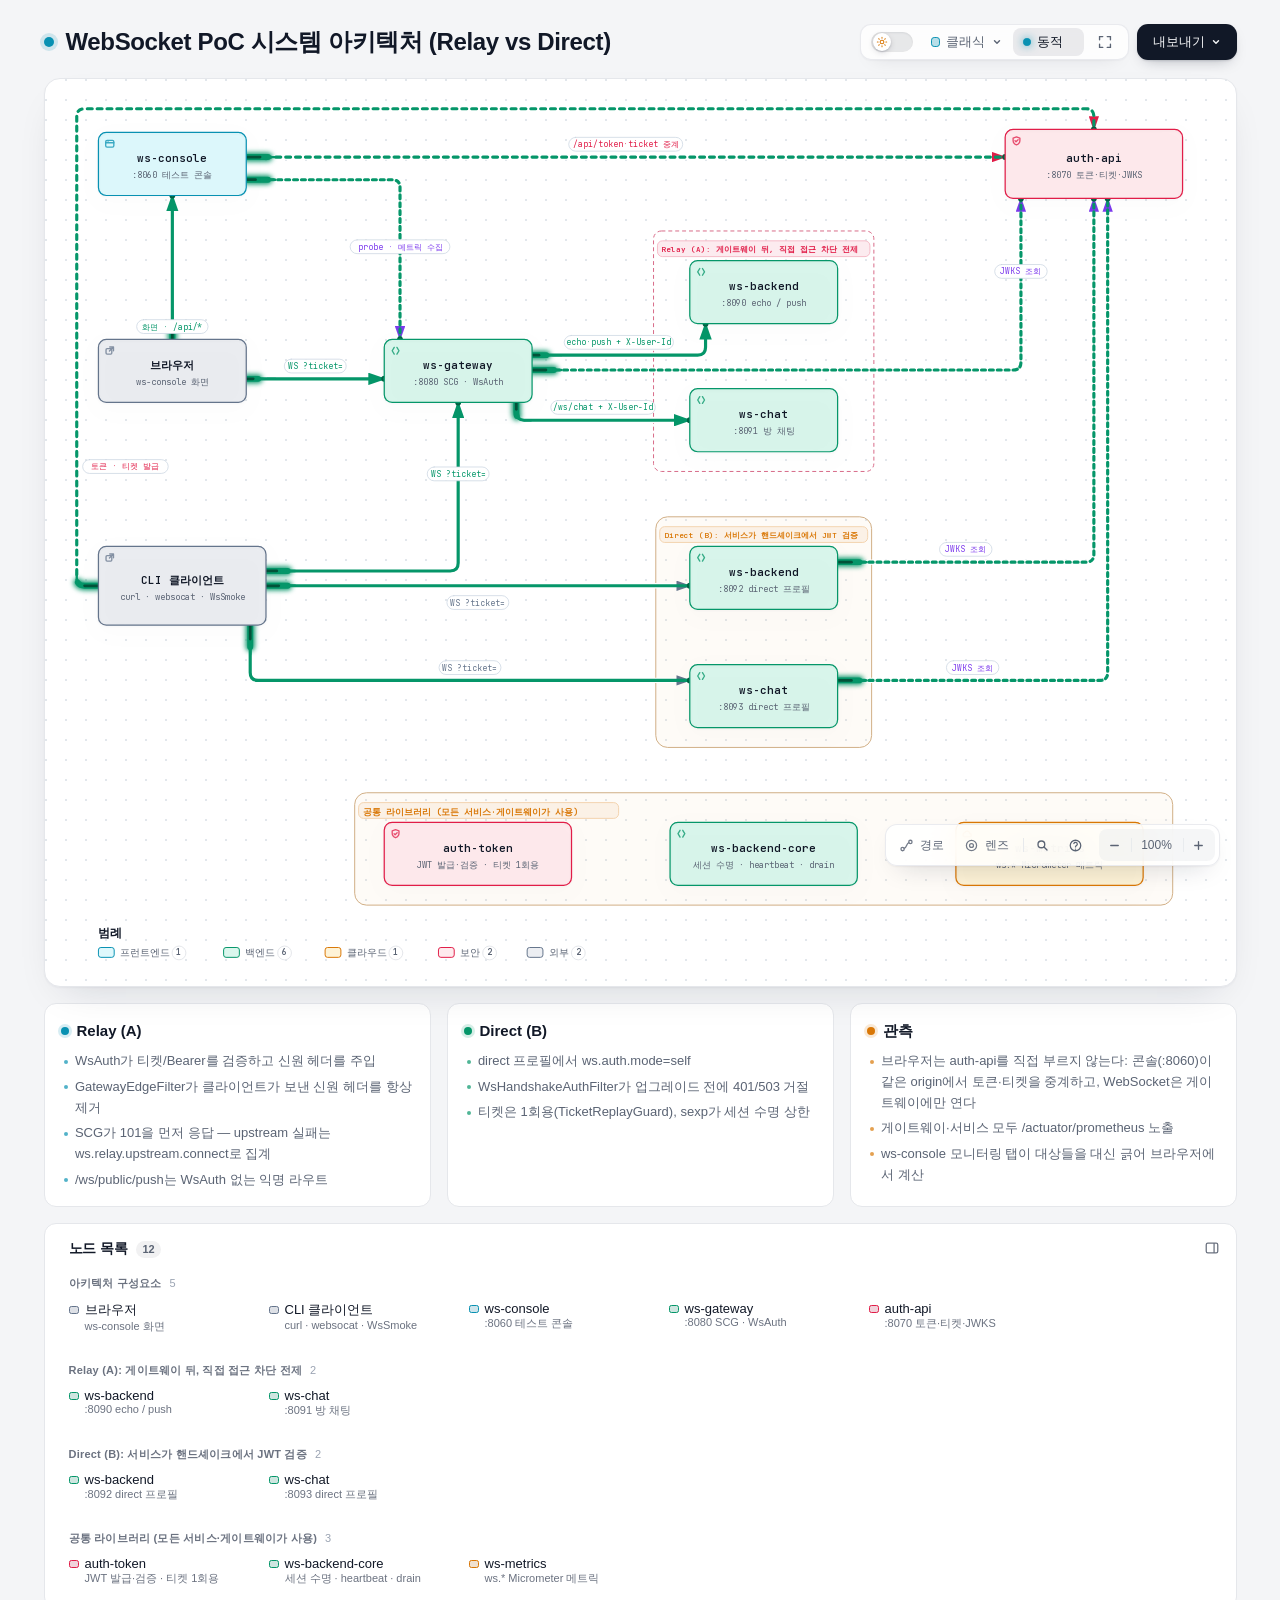
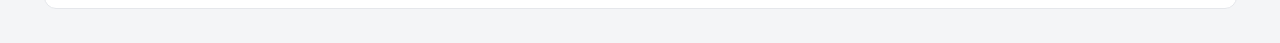
==== commit b39e06f7: "refactoring/v2026-11-15" ====
--- a/docs/archify/websocket-poc-architecture.html
+++ b/docs/archify/websocket-poc-architecture.html
@@ -5198,7 +5198,7 @@
       </div>
     </div>
 
-    <script id="archify-source-evidence-data" type="application/json">{"schemaVersion":1,"verified":true,"repository":{"url":"https://github.com/flatwhite-ice/scgw-base-websocket-architecture-poc","revision":"5c602cf509275196d7a2c85a8c613e2cef1c3f0a","shortRevision":"5c602cf","label":"flatwhite-ice/scgw-base-websocket-architecture-poc","href":"https://github.com/flatwhite-ice/scgw-base-websocket-architecture-poc/tree/5c602cf509275196d7a2c85a8c613e2cef1c3f0a"},"referenceCount":26,"nodes":{"console":[{"path":"modules/ws-console/src/main/kotlin/com/example/wspoc/console/ConsoleController.kt","line":41,"endLine":124,"href":"https://github.com/flatwhite-ice/scgw-base-websocket-architecture-poc/blob/5c602cf509275196d7a2c85a8c613e2cef1c3f0a/modules/ws-console/src/main/kotlin/com/example/wspoc/console/ConsoleController.kt#L41-L124"},{"path":"modules/ws-console/src/main/kotlin/com/example/wspoc/console/MetricsScraper.kt","line":87,"endLine":160,"href":"https://github.com/flatwhite-ice/scgw-base-websocket-architecture-poc/blob/5c602cf509275196d7a2c85a8c613e2cef1c3f0a/modules/ws-console/src/main/kotlin/com/example/wspoc/console/MetricsScraper.kt#L87-L160"},{"path":"modules/ws-console/src/main/resources/application.yml","line":13,"endLine":35,"href":"https://github.com/flatwhite-ice/scgw-base-websocket-architecture-poc/blob/5c602cf509275196d7a2c85a8c613e2cef1c3f0a/modules/ws-console/src/main/resources/application.yml#L13-L35"}],"gateway":[{"path":"modules/ws-gateway/src/main/resources/application.yml","line":18,"endLine":61,"href":"https://github.com/flatwhite-ice/scgw-base-websocket-architecture-poc/blob/5c602cf509275196d7a2c85a8c613e2cef1c3f0a/modules/ws-gateway/src/main/resources/application.yml#L18-L61"},{"path":"modules/ws-gateway/src/main/kotlin/com/example/wspoc/gateway/WsAuthGatewayFilterFactory.kt","line":39,"endLine":101,"href":"https://github.com/flatwhite-ice/scgw-base-websocket-architecture-poc/blob/5c602cf509275196d7a2c85a8c613e2cef1c3f0a/modules/ws-gateway/src/main/kotlin/com/example/wspoc/gateway/WsAuthGatewayFilterFactory.kt#L39-L101"},{"path":"modules/ws-gateway/src/main/kotlin/com/example/wspoc/gateway/GatewayEdgeFilter.kt","line":32,"endLine":68,"href":"https://github.com/flatwhite-ice/scgw-base-websocket-architecture-poc/blob/5c602cf509275196d7a2c85a8c613e2cef1c3f0a/modules/ws-gateway/src/main/kotlin/com/example/wspoc/gateway/GatewayEdgeFilter.kt#L32-L68"}],"relay-backend":[{"path":"modules/ws-backend-service-default/src/main/kotlin/com/example/wspoc/backend/WsConfig.kt","line":16,"endLine":39,"href":"https://github.com/flatwhite-ice/scgw-base-websocket-architecture-poc/blob/5c602cf509275196d7a2c85a8c613e2cef1c3f0a/modules/ws-backend-service-default/src/main/kotlin/com/example/wspoc/backend/WsConfig.kt#L16-L39"},{"path":"modules/ws-backend-service-default/src/main/kotlin/com/example/wspoc/backend/EchoPushProtocol.kt","line":23,"endLine":113,"href":"https://github.com/flatwhite-ice/scgw-base-websocket-architecture-poc/blob/5c602cf509275196d7a2c85a8c613e2cef1c3f0a/modules/ws-backend-service-default/src/main/kotlin/com/example/wspoc/backend/EchoPushProtocol.kt#L23-L113"},{"path":"modules/ws-backend-service-default/src/main/resources/application.yml","line":8,"endLine":18,"href":"https://github.com/flatwhite-ice/scgw-base-websocket-architecture-poc/blob/5c602cf509275196d7a2c85a8c613e2cef1c3f0a/modules/ws-backend-service-default/src/main/resources/application.yml#L8-L18"}],"relay-chat":[{"path":"modules/ws-backend-service-chat/src/main/kotlin/com/example/wspoc/chat/ChatConfig.kt","line":17,"endLine":23,"href":"https://github.com/flatwhite-ice/scgw-base-websocket-architecture-poc/blob/5c602cf509275196d7a2c85a8c613e2cef1c3f0a/modules/ws-backend-service-chat/src/main/kotlin/com/example/wspoc/chat/ChatConfig.kt#L17-L23"},{"path":"modules/ws-backend-service-chat/src/main/kotlin/com/example/wspoc/chat/ChatProtocol.kt","line":17,"endLine":89,"href":"https://github.com/flatwhite-ice/scgw-base-websocket-architecture-poc/blob/5c602cf509275196d7a2c85a8c613e2cef1c3f0a/modules/ws-backend-service-chat/src/main/kotlin/com/example/wspoc/chat/ChatProtocol.kt#L17-L89"},{"path":"modules/ws-backend-service-chat/src/main/kotlin/com/example/wspoc/chat/ChatRooms.kt","line":10,"endLine":40,"href":"https://github.com/flatwhite-ice/scgw-base-websocket-architecture-poc/blob/5c602cf509275196d7a2c85a8c613e2cef1c3f0a/modules/ws-backend-service-chat/src/main/kotlin/com/example/wspoc/chat/ChatRooms.kt#L10-L40"}],"direct-backend":[{"path":"modules/ws-backend-service-default/src/main/resources/application-direct.yml","line":1,"endLine":8,"href":"https://github.com/flatwhite-ice/scgw-base-websocket-architecture-poc/blob/5c602cf509275196d7a2c85a8c613e2cef1c3f0a/modules/ws-backend-service-default/src/main/resources/application-direct.yml#L1-L8"},{"path":"modules/ws-backend-core/src/main/kotlin/com/example/wspoc/wscore/auth/WsHandshakeAuthFilter.kt","line":28,"endLine":90,"href":"https://github.com/flatwhite-ice/scgw-base-websocket-architecture-poc/blob/5c602cf509275196d7a2c85a8c613e2cef1c3f0a/modules/ws-backend-core/src/main/kotlin/com/example/wspoc/wscore/auth/WsHandshakeAuthFilter.kt#L28-L90"}],"direct-chat":[{"path":"modules/ws-backend-service-chat/src/main/resources/application-direct.yml","line":1,"endLine":8,"href":"https://github.com/flatwhite-ice/scgw-base-websocket-architecture-poc/blob/5c602cf509275196d7a2c85a8c613e2cef1c3f0a/modules/ws-backend-service-chat/src/main/resources/application-direct.yml#L1-L8"},{"path":"modules/ws-backend-core/src/main/kotlin/com/example/wspoc/wscore/auth/HandshakeAuthenticator.kt","line":1,"endLine":36,"href":"https://github.com/flatwhite-ice/scgw-base-websocket-architecture-poc/blob/5c602cf509275196d7a2c85a8c613e2cef1c3f0a/modules/ws-backend-core/src/main/kotlin/com/example/wspoc/wscore/auth/HandshakeAuthenticator.kt#L1-L36"}],"auth-api":[{"path":"modules/auth-api/src/main/kotlin/com/example/wspoc/authapi/AuthController.kt","line":32,"endLine":55,"href":"https://github.com/flatwhite-ice/scgw-base-websocket-architecture-poc/blob/5c602cf509275196d7a2c85a8c613e2cef1c3f0a/modules/auth-api/src/main/kotlin/com/example/wspoc/authapi/AuthController.kt#L32-L55"},{"path":"modules/auth-api/src/main/kotlin/com/example/wspoc/authapi/AuthService.kt","line":27,"endLine":67,"href":"https://github.com/flatwhite-ice/scgw-base-websocket-architecture-poc/blob/5c602cf509275196d7a2c85a8c613e2cef1c3f0a/modules/auth-api/src/main/kotlin/com/example/wspoc/authapi/AuthService.kt#L27-L67"},{"path":"modules/auth-api/src/main/kotlin/com/example/wspoc/authapi/AuthConfig.kt","line":15,"endLine":37,"href":"https://github.com/flatwhite-ice/scgw-base-websocket-architecture-poc/blob/5c602cf509275196d7a2c85a8c613e2cef1c3f0a/modules/auth-api/src/main/kotlin/com/example/wspoc/authapi/AuthConfig.kt#L15-L37"}],"lib-auth-token":[{"path":"modules/auth-token/src/main/kotlin/com/example/wspoc/auth/token/JwtVerifier.kt","line":18,"endLine":86,"href":"https://github.com/flatwhite-ice/scgw-base-websocket-architecture-poc/blob/5c602cf509275196d7a2c85a8c613e2cef1c3f0a/modules/auth-token/src/main/kotlin/com/example/wspoc/auth/token/JwtVerifier.kt#L18-L86"},{"path":"modules/auth-token/src/main/kotlin/com/example/wspoc/auth/token/TicketReplayGuard.kt","line":15,"endLine":55,"href":"https://github.com/flatwhite-ice/scgw-base-websocket-architecture-poc/blob/5c602cf509275196d7a2c85a8c613e2cef1c3f0a/modules/auth-token/src/main/kotlin/com/example/wspoc/auth/token/TicketReplayGuard.kt#L15-L55"},{"path":"modules/auth-token/src/main/kotlin/com/example/wspoc/auth/token/JwksKeySource.kt","line":128,"endLine":139,"href":"https://github.com/flatwhite-ice/scgw-base-websocket-architecture-poc/blob/5c602cf509275196d7a2c85a8c613e2cef1c3f0a/modules/auth-token/src/main/kotlin/com/example/wspoc/auth/token/JwksKeySource.kt#L128-L139"}],"lib-ws-core":[{"path":"modules/ws-backend-core/src/main/kotlin/com/example/wspoc/wscore/session/ManagedSession.kt","line":1,"endLine":249,"href":"https://github.com/flatwhite-ice/scgw-base-websocket-architecture-poc/blob/5c602cf509275196d7a2c85a8c613e2cef1c3f0a/modules/ws-backend-core/src/main/kotlin/com/example/wspoc/wscore/session/ManagedSession.kt#L1-L249"},{"path":"modules/ws-backend-core/src/main/kotlin/com/example/wspoc/wscore/session/DrainCoordinator.kt","line":21,"href":"https://github.com/flatwhite-ice/scgw-base-websocket-architecture-poc/blob/5c602cf509275196d7a2c85a8c613e2cef1c3f0a/modules/ws-backend-core/src/main/kotlin/com/example/wspoc/wscore/session/DrainCoordinator.kt#L21"}],"lib-ws-metrics":[{"path":"modules/ws-metrics/src/main/kotlin/com/example/wspoc/metrics/WsMeters.kt","line":21,"endLine":174,"href":"https://github.com/flatwhite-ice/scgw-base-websocket-architecture-poc/blob/5c602cf509275196d7a2c85a8c613e2cef1c3f0a/modules/ws-metrics/src/main/kotlin/com/example/wspoc/metrics/WsMeters.kt#L21-L174"},{"path":"modules/ws-metrics/src/main/kotlin/com/example/wspoc/metrics/EventLoopLagProbe.kt","line":1,"endLine":81,"href":"https://github.com/flatwhite-ice/scgw-base-websocket-architecture-poc/blob/5c602cf509275196d7a2c85a8c613e2cef1c3f0a/modules/ws-metrics/src/main/kotlin/com/example/wspoc/metrics/EventLoopLagProbe.kt#L1-L81"}]}}</script>
+    <script id="archify-source-evidence-data" type="application/json">{"schemaVersion":1,"verified":true,"repository":{"url":"https://github.com/flatwhite-ice/scgw-base-websocket-architecture-poc","revision":"5c602cf509275196d7a2c85a8c613e2cef1c3f0a","shortRevision":"5c602cf","label":"flatwhite-ice/scgw-base-websocket-architecture-poc","href":"https://github.com/flatwhite-ice/scgw-base-websocket-architecture-poc/tree/5c602cf509275196d7a2c85a8c613e2cef1c3f0a"},"referenceCount":28,"nodes":{"cli":[{"path":"scripts/WsSmoke.java","line":1,"endLine":40,"href":"https://github.com/flatwhite-ice/scgw-base-websocket-architecture-poc/blob/5c602cf509275196d7a2c85a8c613e2cef1c3f0a/scripts/WsSmoke.java#L1-L40"},{"path":"docs/ws-cli-testing.md","line":26,"endLine":55,"href":"https://github.com/flatwhite-ice/scgw-base-websocket-architecture-poc/blob/5c602cf509275196d7a2c85a8c613e2cef1c3f0a/docs/ws-cli-testing.md#L26-L55"}],"console":[{"path":"modules/ws-console/src/main/kotlin/com/example/wspoc/console/ConsoleController.kt","line":41,"endLine":124,"href":"https://github.com/flatwhite-ice/scgw-base-websocket-architecture-poc/blob/5c602cf509275196d7a2c85a8c613e2cef1c3f0a/modules/ws-console/src/main/kotlin/com/example/wspoc/console/ConsoleController.kt#L41-L124"},{"path":"modules/ws-console/src/main/kotlin/com/example/wspoc/console/MetricsScraper.kt","line":87,"endLine":160,"href":"https://github.com/flatwhite-ice/scgw-base-websocket-architecture-poc/blob/5c602cf509275196d7a2c85a8c613e2cef1c3f0a/modules/ws-console/src/main/kotlin/com/example/wspoc/console/MetricsScraper.kt#L87-L160"},{"path":"modules/ws-console/src/main/resources/application.yml","line":13,"endLine":35,"href":"https://github.com/flatwhite-ice/scgw-base-websocket-architecture-poc/blob/5c602cf509275196d7a2c85a8c613e2cef1c3f0a/modules/ws-console/src/main/resources/application.yml#L13-L35"}],"gateway":[{"path":"modules/ws-gateway/src/main/resources/application.yml","line":18,"endLine":61,"href":"https://github.com/flatwhite-ice/scgw-base-websocket-architecture-poc/blob/5c602cf509275196d7a2c85a8c613e2cef1c3f0a/modules/ws-gateway/src/main/resources/application.yml#L18-L61"},{"path":"modules/ws-gateway/src/main/kotlin/com/example/wspoc/gateway/WsAuthGatewayFilterFactory.kt","line":39,"endLine":101,"href":"https://github.com/flatwhite-ice/scgw-base-websocket-architecture-poc/blob/5c602cf509275196d7a2c85a8c613e2cef1c3f0a/modules/ws-gateway/src/main/kotlin/com/example/wspoc/gateway/WsAuthGatewayFilterFactory.kt#L39-L101"},{"path":"modules/ws-gateway/src/main/kotlin/com/example/wspoc/gateway/GatewayEdgeFilter.kt","line":32,"endLine":68,"href":"https://github.com/flatwhite-ice/scgw-base-websocket-architecture-poc/blob/5c602cf509275196d7a2c85a8c613e2cef1c3f0a/modules/ws-gateway/src/main/kotlin/com/example/wspoc/gateway/GatewayEdgeFilter.kt#L32-L68"}],"relay-backend":[{"path":"modules/ws-backend-service-default/src/main/kotlin/com/example/wspoc/backend/WsConfig.kt","line":16,"endLine":39,"href":"https://github.com/flatwhite-ice/scgw-base-websocket-architecture-poc/blob/5c602cf509275196d7a2c85a8c613e2cef1c3f0a/modules/ws-backend-service-default/src/main/kotlin/com/example/wspoc/backend/WsConfig.kt#L16-L39"},{"path":"modules/ws-backend-service-default/src/main/kotlin/com/example/wspoc/backend/EchoPushProtocol.kt","line":23,"endLine":113,"href":"https://github.com/flatwhite-ice/scgw-base-websocket-architecture-poc/blob/5c602cf509275196d7a2c85a8c613e2cef1c3f0a/modules/ws-backend-service-default/src/main/kotlin/com/example/wspoc/backend/EchoPushProtocol.kt#L23-L113"},{"path":"modules/ws-backend-service-default/src/main/resources/application.yml","line":8,"endLine":18,"href":"https://github.com/flatwhite-ice/scgw-base-websocket-architecture-poc/blob/5c602cf509275196d7a2c85a8c613e2cef1c3f0a/modules/ws-backend-service-default/src/main/resources/application.yml#L8-L18"}],"relay-chat":[{"path":"modules/ws-backend-service-chat/src/main/kotlin/com/example/wspoc/chat/ChatConfig.kt","line":17,"endLine":23,"href":"https://github.com/flatwhite-ice/scgw-base-websocket-architecture-poc/blob/5c602cf509275196d7a2c85a8c613e2cef1c3f0a/modules/ws-backend-service-chat/src/main/kotlin/com/example/wspoc/chat/ChatConfig.kt#L17-L23"},{"path":"modules/ws-backend-service-chat/src/main/kotlin/com/example/wspoc/chat/ChatProtocol.kt","line":17,"endLine":89,"href":"https://github.com/flatwhite-ice/scgw-base-websocket-architecture-poc/blob/5c602cf509275196d7a2c85a8c613e2cef1c3f0a/modules/ws-backend-service-chat/src/main/kotlin/com/example/wspoc/chat/ChatProtocol.kt#L17-L89"},{"path":"modules/ws-backend-service-chat/src/main/kotlin/com/example/wspoc/chat/ChatRooms.kt","line":10,"endLine":40,"href":"https://github.com/flatwhite-ice/scgw-base-websocket-architecture-poc/blob/5c602cf509275196d7a2c85a8c613e2cef1c3f0a/modules/ws-backend-service-chat/src/main/kotlin/com/example/wspoc/chat/ChatRooms.kt#L10-L40"}],"direct-backend":[{"path":"modules/ws-backend-service-default/src/main/resources/application-direct.yml","line":1,"endLine":8,"href":"https://github.com/flatwhite-ice/scgw-base-websocket-architecture-poc/blob/5c602cf509275196d7a2c85a8c613e2cef1c3f0a/modules/ws-backend-service-default/src/main/resources/application-direct.yml#L1-L8"},{"path":"modules/ws-backend-core/src/main/kotlin/com/example/wspoc/wscore/auth/WsHandshakeAuthFilter.kt","line":28,"endLine":90,"href":"https://github.com/flatwhite-ice/scgw-base-websocket-architecture-poc/blob/5c602cf509275196d7a2c85a8c613e2cef1c3f0a/modules/ws-backend-core/src/main/kotlin/com/example/wspoc/wscore/auth/WsHandshakeAuthFilter.kt#L28-L90"}],"direct-chat":[{"path":"modules/ws-backend-service-chat/src/main/resources/application-direct.yml","line":1,"endLine":8,"href":"https://github.com/flatwhite-ice/scgw-base-websocket-architecture-poc/blob/5c602cf509275196d7a2c85a8c613e2cef1c3f0a/modules/ws-backend-service-chat/src/main/resources/application-direct.yml#L1-L8"},{"path":"modules/ws-backend-core/src/main/kotlin/com/example/wspoc/wscore/auth/HandshakeAuthenticator.kt","line":1,"endLine":36,"href":"https://github.com/flatwhite-ice/scgw-base-websocket-architecture-poc/blob/5c602cf509275196d7a2c85a8c613e2cef1c3f0a/modules/ws-backend-core/src/main/kotlin/com/example/wspoc/wscore/auth/HandshakeAuthenticator.kt#L1-L36"}],"auth-api":[{"path":"modules/auth-api/src/main/kotlin/com/example/wspoc/authapi/AuthController.kt","line":32,"endLine":55,"href":"https://github.com/flatwhite-ice/scgw-base-websocket-architecture-poc/blob/5c602cf509275196d7a2c85a8c613e2cef1c3f0a/modules/auth-api/src/main/kotlin/com/example/wspoc/authapi/AuthController.kt#L32-L55"},{"path":"modules/auth-api/src/main/kotlin/com/example/wspoc/authapi/AuthService.kt","line":27,"endLine":67,"href":"https://github.com/flatwhite-ice/scgw-base-websocket-architecture-poc/blob/5c602cf509275196d7a2c85a8c613e2cef1c3f0a/modules/auth-api/src/main/kotlin/com/example/wspoc/authapi/AuthService.kt#L27-L67"},{"path":"modules/auth-api/src/main/kotlin/com/example/wspoc/authapi/AuthConfig.kt","line":15,"endLine":37,"href":"https://github.com/flatwhite-ice/scgw-base-websocket-architecture-poc/blob/5c602cf509275196d7a2c85a8c613e2cef1c3f0a/modules/auth-api/src/main/kotlin/com/example/wspoc/authapi/AuthConfig.kt#L15-L37"}],"lib-auth-token":[{"path":"modules/auth-token/src/main/kotlin/com/example/wspoc/auth/token/JwtVerifier.kt","line":18,"endLine":86,"href":"https://github.com/flatwhite-ice/scgw-base-websocket-architecture-poc/blob/5c602cf509275196d7a2c85a8c613e2cef1c3f0a/modules/auth-token/src/main/kotlin/com/example/wspoc/auth/token/JwtVerifier.kt#L18-L86"},{"path":"modules/auth-token/src/main/kotlin/com/example/wspoc/auth/token/TicketReplayGuard.kt","line":15,"endLine":55,"href":"https://github.com/flatwhite-ice/scgw-base-websocket-architecture-poc/blob/5c602cf509275196d7a2c85a8c613e2cef1c3f0a/modules/auth-token/src/main/kotlin/com/example/wspoc/auth/token/TicketReplayGuard.kt#L15-L55"},{"path":"modules/auth-token/src/main/kotlin/com/example/wspoc/auth/token/JwksKeySource.kt","line":128,"endLine":139,"href":"https://github.com/flatwhite-ice/scgw-base-websocket-architecture-poc/blob/5c602cf509275196d7a2c85a8c613e2cef1c3f0a/modules/auth-token/src/main/kotlin/com/example/wspoc/auth/token/JwksKeySource.kt#L128-L139"}],"lib-ws-core":[{"path":"modules/ws-backend-core/src/main/kotlin/com/example/wspoc/wscore/session/ManagedSession.kt","line":1,"endLine":249,"href":"https://github.com/flatwhite-ice/scgw-base-websocket-architecture-poc/blob/5c602cf509275196d7a2c85a8c613e2cef1c3f0a/modules/ws-backend-core/src/main/kotlin/com/example/wspoc/wscore/session/ManagedSession.kt#L1-L249"},{"path":"modules/ws-backend-core/src/main/kotlin/com/example/wspoc/wscore/session/DrainCoordinator.kt","line":21,"href":"https://github.com/flatwhite-ice/scgw-base-websocket-architecture-poc/blob/5c602cf509275196d7a2c85a8c613e2cef1c3f0a/modules/ws-backend-core/src/main/kotlin/com/example/wspoc/wscore/session/DrainCoordinator.kt#L21"}],"lib-ws-metrics":[{"path":"modules/ws-metrics/src/main/kotlin/com/example/wspoc/metrics/WsMeters.kt","line":21,"endLine":174,"href":"https://github.com/flatwhite-ice/scgw-base-websocket-architecture-poc/blob/5c602cf509275196d7a2c85a8c613e2cef1c3f0a/modules/ws-metrics/src/main/kotlin/com/example/wspoc/metrics/WsMeters.kt#L21-L174"},{"path":"modules/ws-metrics/src/main/kotlin/com/example/wspoc/metrics/EventLoopLagProbe.kt","line":1,"endLine":81,"href":"https://github.com/flatwhite-ice/scgw-base-websocket-architecture-poc/blob/5c602cf509275196d7a2c85a8c613e2cef1c3f0a/modules/ws-metrics/src/main/kotlin/com/example/wspoc/metrics/EventLoopLagProbe.kt#L1-L81"}]}}</script>
     <script id="archify-i18n-data" type="application/json">{"locale":"ko","messages":{"viewer.kind.frontend":"프런트엔드","viewer.kind.backend":"백엔드","viewer.kind.database":"데이터베이스","viewer.kind.cloud":"클라우드","viewer.kind.security":"보안","viewer.kind.messagebus":"메시지 버스","viewer.kind.external":"외부","viewer.kind.neutral":"중립","viewer.kind.node":"노드","viewer.kind.start":"시작","viewer.kind.active":"활성","viewer.kind.waiting":"대기","viewer.kind.decision":"판단","viewer.kind.success":"성공","viewer.kind.failure":"실패","viewer.toolbar.actions":"다이어그램 동작","viewer.theme.toggle.title":"테마 전환 (T)","viewer.theme.toggle":"색상 테마 전환","viewer.theme.dark":"다크","viewer.theme.light":"라이트","viewer.preset.choose.title":"시각 스타일 선택 (S로 순환)","viewer.preset.choose":"시각 스타일 선택","viewer.preset.style":"스타일","viewer.preset.menu":"시각 스타일","viewer.preset.identity":"시각적 정체성","viewer.preset.cycles":"S로 순환","viewer.preset.classic":"클래식","viewer.preset.classic.short":"클래식","viewer.preset.classic.hint":"안정적인 기술 기본 스타일","viewer.preset.flow":"시그널 플로우","viewer.preset.flow.short":"플로우","viewer.preset.flow.hint":"동적 흐름을 강조하는 프레젠테이션","viewer.preset.blueprint":"블루프린트","viewer.preset.blueprint.hint":"엔지니어링 리뷰용","viewer.preset.editorial":"에디토리얼","viewer.preset.editorial.hint":"발행 및 출시 노트에 적합","viewer.preset.badge.signalFlow":"시그널 플로우","viewer.preset.badge.blueprint":"블루프린트 / 개정 01","viewer.preset.badge.editorial":"에디토리얼 / 현장 노트","viewer.preset.badge.editorialPlate":"ARCHIFY / 도판 04","viewer.preset.current":"현재 시각 스타일: {style}. 시각 스타일 선택","viewer.motion.live":"동적","viewer.motion.still":"정적","viewer.motion.pause":"동작 일시정지","viewer.motion.resume":"동작 재개","viewer.motion.reduced":"동작 최소화 설정으로 인해 동작이 일시정지되었습니다","viewer.motion.hidden":"페이지가 보이지 않는 동안 동작이 일시정지되었습니다","viewer.motion.yielding":"동작 일시정지; 현재 {owner}에 양보 중","viewer.motion.yielding.title":"실시간 미리보기 활성화 · {owner}에 양보 중","viewer.owner.route":"경로 탐색","viewer.owner.lens":"시맨틱 렌즈","viewer.owner.relationship":"관계 미리보기","viewer.owner.intent":"의도 추적","viewer.owner.focus":"시맨틱 포커스","viewer.owner.legend":"범례 미리보기","viewer.owner.reader":"읽는 이의 상호작용","viewer.present.enter":"프레젠테이션 모드 진입","viewer.present.enter.title":"프레젠테이션 모드 (F)","viewer.present.exit":"프레젠테이션 모드 종료","viewer.present.exit.title":"프레젠테이션 모드 종료 (F 또는 Escape)","viewer.present.present":"프레젠테이션","viewer.present.exit.label":"종료","viewer.export.button":"내보내기","viewer.export.button.title":"다이어그램 내보내기 (E)","viewer.export.diagram":"다이어그램 내보내기","viewer.export.menu":"내보내기","viewer.export.subtitle":"가볍고 깔끔한 출력물","viewer.export.share":"공유","viewer.export.shareCard":"공유 카드","viewer.export.routeShareCard":"경로 공유 카드","viewer.export.reachShareCard":"도달범위 공유 카드","viewer.export.copyDiagram":"다이어그램 복사","viewer.export.clipboardPng":"PNG를 클립보드로","viewer.export.raster":"래스터 이미지","viewer.export.image":"이미지","viewer.export.lossless":"무손실 이미지","viewer.export.compact":"압축 이미지","viewer.export.modern":"최신 이미지 포맷","viewer.export.vectorMotion":"벡터 및 동작","viewer.export.vectorMotion.heading":"벡터 및 동작","viewer.export.editable":"편집 가능한 벡터","viewer.export.svg.auto":"SVG · 자동","viewer.export.svg.auto.hint":"호스트 테마에 맞춤","viewer.export.svg.light":"SVG · 라이트","viewer.export.svg.light.hint":"항상 라이트 테마","viewer.export.svg.dark":"SVG · 다크","viewer.export.svg.dark.hint":"항상 다크 테마","viewer.export.motion6s":"6초 동작","viewer.export.unsupported":"이 브라우저에서 지원하지 않습니다","viewer.export.clipboardUnsupported":"이 브라우저는 이미지 클립보드 쓰기를 지원하지 않습니다","viewer.export.clipboardUnsupported.short":"이 브라우저는 이미지 클립보드 쓰기를 지원하지 않습니다.","viewer.export.motionUnavailable":"이 브라우저에서는 동작을 캡처할 수 없습니다","viewer.export.webmUnavailable":"이 브라우저에서는 WebM을 사용할 수 없습니다","viewer.export.failed":"내보내기 실패: {message}","viewer.export.unknownVariant":"알 수 없는 공유 카드 유형: {variant}","viewer.export.routeRequired":"경로 공유 카드를 내보내려면 먼저 경로를 추적하세요","viewer.export.reachRequired":"도달범위 공유 카드를 내보내려면 먼저 편집된 도달범위를 추적하세요","viewer.export.unknown":"알 수 없음","viewer.export.routeFailed":"경로 공유 카드 내보내기 실패: {message}","viewer.export.reachFailed":"도달범위 공유 카드 내보내기 실패: {message}","viewer.export.copyFailed":"복사 실패: {message}","viewer.export.copiedPng":"PNG를 클립보드에 복사했습니다","viewer.export.downloadedRoute":"경로 공유 카드를 다운로드했습니다","viewer.export.downloadedReach":"도달범위 공유 카드를 다운로드했습니다","viewer.export.downloadedWebm":"WebM을 다운로드했습니다","viewer.export.recording":"6초 분량 동작을 녹화 중…","viewer.export.card.routeSummary.one":"경로: {source} → {target} · 방향성 홉 {count}개","viewer.export.card.routeSummary.other":"경로: {source} → {target} · 방향성 홉 {count}개","viewer.export.card.reachSummary":"{origin}에서 시작한 편집된 {direction} · {nodes} · {links} · 최대 {hops}","viewer.export.card.node.one":"노드 {count}개","viewer.export.card.node.other":"노드 {count}개","viewer.export.card.link.one":"연결 {count}개","viewer.export.card.link.other":"연결 {count}개","viewer.export.card.hop.one":"홉 {count}개","viewer.export.card.hop.other":"홉 {count}개","viewer.export.card.routeBadge":"ARCHIFY · 경로 · {hops}","viewer.export.card.reachBadge":"ARCHIFY · {direction} 도달범위","viewer.export.direction.upstream":"업스트림","viewer.export.direction.downstream":"다운스트림","viewer.export.error.canvasUnavailable":"{label}에 캔버스를 사용할 수 없습니다","viewer.export.error.contextUnavailable":"{label}에 2D 캔버스 컨텍스트를 만들 수 없습니다","viewer.export.error.toBlobUnavailable":"{label}에서 canvas.toBlob을 사용할 수 없습니다","viewer.export.error.toBlobNull":"{label}의 canvas.toBlob이 데이터를 반환하지 않았습니다","viewer.export.error.variantsCombined":"공유 카드 유형을 함께 조합할 수 없습니다","viewer.export.error.viewerState":"공유 카드 내보내기가 임시 뷰어 상태를 제거하지 못했습니다","viewer.export.error.routeState":"경로 카드 내보내기가 해석된 경로를 안전하게 보존하지 못했습니다","viewer.export.error.reachState":"도달범위 카드 내보내기가 편집된 도달범위를 안전하게 보존하지 못했습니다","viewer.export.error.webmRequirements":"WebM 동작 내보내기는 추적 애니메이션과 브라우저의 MediaRecorder 지원이 필요합니다","viewer.export.error.mediaRecorder":"MediaRecorder 실패","viewer.export.error.emptyWebm":"MediaRecorder가 빈 WebM을 생성했습니다","viewer.export.error.webmBackground":"WebM 내보내기용 SVG 배경을 불러오지 못했습니다","viewer.guide.title":"이 시스템 살펴보기","viewer.focus.selectedNodes":"선택한 노드 {count}개","viewer.guide.eyebrow":"다이어그램 가이드","viewer.guide.close":"다이어그램 가이드 닫기","viewer.guide.inspecting":"컴파일된 시맨틱 구조 검사 중","viewer.guide.actions":"다이어그램 탐색 동작","viewer.guide.find":"아무 노드나 찾기","viewer.guide.find.hint":"라벨, 역할, 유형, 고정 ID로 검색합니다.","viewer.guide.route":"경로 추적","viewer.guide.route.aria":"방향성 경로 추적","viewer.guide.route.hint":"두 시맨틱 노드가 편집된 방향으로 어떻게 연결되는지 확인합니다.","viewer.guide.map":"전체 시스템 보기","viewer.guide.map.hint":"실시간 뷰포트와 고정 노드가 있는 시맨틱 레이더를 엽니다.","viewer.guide.lens":"시맨틱 유형 비교","viewer.guide.lens.hint":"역할 수를 세고, 트래픽을 표시하고, 직접 편집된 연결을 비교합니다.","viewer.guide.present":"프레젠테이션 모드 진입","viewer.guide.present.hint":"내보내기는 그대로 두고 실시간 다이어그램에 뷰포트 전체를 할애합니다.","viewer.guide.shortcuts":"추가 키보드 단축키","viewer.guide.shortcut.export":"내보내기","viewer.guide.shortcut.theme":"테마","viewer.guide.shortcut.style":"스타일","viewer.guide.shortcut.reset":"초기화","viewer.guide.shortcut.zoomIn":"확대","viewer.guide.shortcut.zoomOut":"축소","viewer.guide.shortcut.close":"닫기","viewer.guide.credit":"Archify가 유용했다면 GitHub에 Star를 남겨 주세요","viewer.guide.star":"Star","viewer.guide.facts":"{nodes} · {relationships}","viewer.guide.fact.node.one":"시맨틱 노드 {count}개","viewer.guide.fact.node.other":"시맨틱 노드 {count}개","viewer.guide.fact.relationship.one":"관계 {count}개","viewer.guide.fact.relationship.other":"관계 {count}개","viewer.guide.open":"다이어그램 가이드 열기","viewer.finder.title":"노드 찾기","viewer.finder.close":"노드 찾기 닫기","viewer.finder.placeholder":"라벨 또는 ID로 검색","viewer.finder.search":"다이어그램 노드 검색","viewer.finder.results":"다이어그램 노드","viewer.finder.empty":"일치하는 노드가 없습니다","viewer.finder.result.focus":"{label} 포커스","viewer.finder.result.routeStart":"{label}을(를) 경로 시작점으로 선택","viewer.finder.result.routeTarget":"{label}을(를) 경로 도착점으로 선택, {links}","viewer.finder.status.empty":"일치하는 노드가 없습니다","viewer.finder.status.count.one":"일치하는 노드 {count}개","viewer.finder.status.count.other":"일치하는 노드 {count}개","viewer.finder.noun.nodes":"노드","viewer.finder.link.one":"연결 {count}개","viewer.finder.link.other":"연결 {count}개","viewer.finder.result.focus.one":"{label} 포커스, 관련 연결 {count}개","viewer.finder.result.focus.other":"{label} 포커스, 관련 연결 {count}개","viewer.finder.status.filtered":"{noun} {available}개 중 {visible}개","viewer.finder.status.all":"{noun} {available}개","viewer.passport.eyebrow":"시맨틱 패스포트","viewer.passport.metadata":"노드 메타데이터","viewer.passport.evidence":"검증된 소스 근거","viewer.passport.verified":"검증된 소스","viewer.passport.verificationScope":"고정된 리비전 기준 로컬 Git으로 검증했습니다. 원격 접근 권한은 확인하지 않았습니다.","viewer.passport.reach":"편집된 도달범위","viewer.passport.reach.trace":"편집된 도달가능성 추적","viewer.passport.upstream":"업스트림","viewer.passport.downstream":"다운스트림","viewer.passport.upstream.trace":"업스트림 편집 도달가능성 추적","viewer.passport.downstream.trace":"다운스트림 편집 도달가능성 추적","viewer.passport.close":"시맨틱 패스포트 닫기","viewer.passport.move":"의미 정보 패널 이동. 드래그하거나 화살표 키를 사용하고, Home 키로 초기화하세요.","viewer.passport.copy":"링크 복사","viewer.passport.copy.focus":"포커스된 노드의 링크 복사","viewer.passport.relations":"관계","viewer.passport.relations.show":"연결된 관계 표시","viewer.passport.relations.hide":"연결된 관계 숨기기","viewer.passport.relations.list":"연결된 관계","viewer.passport.copyRelation":"관계 복사","viewer.passport.copyNode":"노드 복사","viewer.passport.copyPinned":"고정된 관계의 링크 복사","viewer.passport.copySource":"소스 노드의 링크 복사","viewer.passport.copy.focused.success":"포커스된 노드 링크를 복사했습니다","viewer.passport.copy.pinned.success":"고정된 관계 링크를 복사했습니다","viewer.passport.copy.focused.failed":"포커스된 노드 링크를 복사할 수 없습니다","viewer.passport.copy.pinned.failed":"고정된 관계 링크를 복사할 수 없습니다","viewer.passport.relationship.none":"연결된 관계가 없습니다","viewer.passport.relationship.count.one":"관계 {count}개","viewer.passport.relationship.count.other":"관계 {count}개","viewer.passport.relationship.show.one":"연결된 관계 {count}개 표시","viewer.passport.relationship.show.other":"연결된 관계 {count}개 표시","viewer.passport.relationship.summary":"출향 {out}개 · 입향 {in}개{loops}","viewer.passport.relationship.loops":" · 자기순환 {count}개","viewer.passport.relationship.explorer":"직접 관계 탐색기","viewer.passport.relationship.help":"방향키로 관계를 탐색하세요. Enter 또는 Space로 상세정보를 고정하고, Escape로 지웁니다.","viewer.passport.relationship.loopsBack":"되돌아옴","viewer.passport.relationship.connectsTo":"연결 대상","viewer.passport.relationship.connectsFrom":"연결 출처","viewer.passport.relationship.pinned":"고정된 관계 · {from} → {to} · {label}","viewer.passport.relationship.inspect":"{total}개 중 {index}번 관계 검사: {from}에서 {to}로, {label}. Enter로 상세정보 확인.","viewer.passport.relationship.group.out":"출향","viewer.passport.relationship.group.in":"입향","viewer.passport.relationship.group.loop":"자기순환","viewer.passport.relationship.row":"{group}: {relationship}, {neighbor}","viewer.passport.relationship.direction.out":"출 →","viewer.passport.relationship.direction.in":"← 입","viewer.passport.relationship.direction.loop":"순환","viewer.passport.sourceCount.one":"검증된 소스 참조 {count}개","viewer.passport.sourceCount.other":"검증된 소스 참조 {count}개","viewer.passport.repository.open":"검증된 저장소 리비전 {revision} 열기","viewer.passport.source.open":"리비전 {revision}의 검증된 소스 {path} 열기","viewer.passport.source.openLink":"열기 ↗","viewer.passport.reach.upstream.one":"업스트림 편집 노드 {count}개 추적","viewer.passport.reach.upstream.other":"업스트림 편집 노드 {count}개 추적","viewer.passport.reach.downstream.one":"다운스트림 편집 노드 {count}개 추적","viewer.passport.reach.downstream.other":"다운스트림 편집 노드 {count}개 추적","viewer.passport.reach.noUpstream":"업스트림 편집 노드가 없습니다","viewer.passport.reach.noDownstream":"다운스트림 편집 노드가 없습니다","viewer.passport.reach.status":"{direction} · 노드 {nodes}개 · 연결 {links}개 · 최대 {hops}홉","viewer.route.eyebrow":"경로 탐색","viewer.route.start":"시작 노드 선택","viewer.route.start.find":"시작점 찾기","viewer.route.start.find.aria":"경로 시작점 찾기","viewer.route.copy":"링크 복사","viewer.route.copy.aria":"추적된 경로의 링크 복사","viewer.route.clear":"지우기","viewer.route.clear.aria":"경로 탐색 지우기","viewer.route.traced":"추적된 경로","viewer.route.pickTwo":"다이어그램에서 시맨틱 노드 두 개를 선택하세요","viewer.route.pickOne":"다이어그램에서 시맨틱 노드 하나를 선택하세요","viewer.route.controls":"경로 이동 제어","viewer.route.previous":"이전 경로 위치","viewer.route.play":"경로 이동 재생","viewer.route.pause":"경로 이동 일시정지","viewer.route.replay":"경로 이동 다시 재생","viewer.route.next":"다음 경로 위치","viewer.route.journey":"이동 경로","viewer.route.pause.label":"일시정지","viewer.route.replay.label":"다시 재생","viewer.route.overview":"개요","viewer.route.overview.aria":"전체 경로 개요 표시","viewer.route.instructions":"출발지를 먼저 선택한 뒤 도착지를 선택하세요. 방향이 중요합니다.","viewer.route.destination":"{label}에서 출발할 도착지 선택","viewer.route.destination.find":"도착지 찾기","viewer.route.destination.find.aria":"도달 가능한 경로 도착지 찾기","viewer.route.differentDestination":"다른 도착지 선택","viewer.route.distinct":"경로에는 서로 다른 시맨틱 노드 두 개가 필요합니다.","viewer.route.unreachable":"{label}(으)로 가는 방향성 경로가 없습니다","viewer.route.unreachable.detail":"{source}에서 {target}에 도달할 수 없습니다. 강조 표시된 도착지를 선택하세요.","viewer.route.start.instructions":"출발지를 선택하세요. 다음 단계에서는 방향성으로 도달 가능한 도착지만 표시됩니다.","viewer.route.copy.success":"추적된 경로 링크를 복사했습니다","viewer.route.copy.failed":"경로 링크를 복사할 수 없습니다","viewer.route.position":"경로 위치 {total}개 중 {index}번: {label}","viewer.route.step":"{total}단계 중 {index}단계 · {phase} · {label}","viewer.route.motionRequired":"자동 이동에는 동적 모드가 필요합니다","viewer.route.trigger.clear":"추적된 경로 지우기","viewer.route.overview.status":"{nodes} · {hops} · 최단 편집 경로","viewer.route.overview.node.one":"노드 {count}개","viewer.route.overview.node.other":"노드 {count}개","viewer.route.overview.hop.one":"방향성 홉 {count}개","viewer.route.overview.hop.other":"방향성 홉 {count}개","viewer.route.phase.playing":"재생 중","viewer.route.phase.complete":"완료됨","viewer.route.phase.inspecting":"검사 중","viewer.route.destination.count.one":"방향성 도착지 {count}개 사용 가능. 강조 표시된 노드를 선택하세요.","viewer.route.destination.count.other":"방향성 도착지 {count}개 사용 가능. 강조 표시된 노드를 선택하세요.","viewer.route.noOutgoing":"여기서 시작하는 출향 경로가 없습니다. 지우고 다른 출발지를 선택하세요.","viewer.route.result.title":"{source}에서 {target}까지","viewer.route.finder.source.title":"경로 시작점 선택","viewer.route.finder.source.placeholder":"경로 출발지 검색","viewer.route.finder.source.empty":"일치하는 경로 출발지가 없습니다","viewer.route.finder.source.results":"경로를 시작할 수 있는 노드","viewer.route.finder.source.noun":"경로 출발지","viewer.route.finder.source.badge":"시작","viewer.route.finder.target.title":"{label}에서 출발할 도착지","viewer.route.finder.target.placeholder":"도달 가능한 도착지 검색","viewer.route.finder.target.empty":"일치하는 도달 가능한 도착지가 없습니다","viewer.route.finder.target.results":"도달 가능한 경로 도착지","viewer.route.finder.target.noun":"도달 가능한 도착지","viewer.route.hop.one":"홉 {count}개","viewer.route.hop.other":"홉 {count}개","viewer.lens.eyebrow":"시맨틱 렌즈","viewer.lens.title":"시스템 역할 비교","viewer.lens.close":"시맨틱 렌즈 닫기","viewer.lens.instruction":"시맨틱 유형을 최대 두 개까지 선택하세요. 하나를 선택하면 실제 트래픽을 표시하고, 두 개를 선택하면 직접 편집된 관계만 비교합니다.","viewer.lens.kinds":"시맨틱 유형","viewer.lens.choose":"유형을 선택해 해당 노드와 연결된 관계를 확인하세요.","viewer.lens.copy":"시맨틱 렌즈 링크 복사","viewer.lens.clear":"시맨틱 렌즈 지우기","viewer.lens.open":"시맨틱 렌즈 열기","viewer.lens.openActive":"활성 시맨틱 렌즈 열기","viewer.lens.legend":"시맨틱 범례","viewer.lens.legend.inspect.one":"{label} 검사, 노드 {count}개","viewer.lens.legend.inspect.other":"{label} 검사, 노드 {count}개","viewer.lens.kind.count.one":"{label}, 노드 {count}개","viewer.lens.kind.count.other":"{label}, 노드 {count}개","viewer.lens.compare.one":"{first} → {second}: {forward} · {second} → {first}: {reverse} · 직접 관계 {count}개","viewer.lens.compare.other":"{first} → {second}: {forward} · {second} → {first}: {reverse} · 직접 관계 {count}개","viewer.lens.single":"{nodes} · {relationships} · 연결된 주변 노드는 계속 표시됩니다","viewer.lens.node.one":"{label} 노드 {count}개","viewer.lens.node.other":"{label} 노드 {count}개","viewer.lens.relationship.one":"연결된 관계 {count}개","viewer.lens.relationship.other":"연결된 관계 {count}개","viewer.radar.title":"시맨틱 레이더","viewer.radar.building":"개요 구성 중","viewer.radar.openFull":"전체 시맨틱 레이더 열기","viewer.radar.open":"레이더 열기","viewer.radar.close":"시맨틱 레이더 닫기","viewer.radar.surface":"다이어그램 개요입니다. 노드를 클릭해 포커스하거나 방향키로 이동하세요.","viewer.radar.click":"노드 클릭","viewer.radar.drag":"드래그로 이동","viewer.radar.space":"시맨틱 레이더를 표시하려면 지도 공간이 더 필요합니다.","viewer.radar.nodes":"시맨틱 다이어그램 레이더 노드","viewer.radar.focus":"시맨틱 레이더에서 {label} 포커스","viewer.radar.status":"노드 {count}개 · {viewport}","viewer.radar.fullMap":"노드 {count}개 · 전체 지도","viewer.radar.compacted":"시맨틱 패스포트나 지도 컨트롤을 가리지 않도록 레이더를 축소했습니다.","viewer.radar.cancelWaiting":"지도 공간 확보를 기다리는 시맨틱 레이더 취소","viewer.radar.needsSpace":"시맨틱 레이더를 표시하려면 지도 공간이 더 필요합니다","viewer.radar.viewport.full":"전체 지도","viewer.radar.viewport.width":"너비 {percent}%","viewer.radar.viewport.scale":"뷰포트 {percent}%","viewer.nav.controls":"다이어그램 보기 제어","viewer.nav.route":"방향성 경로 추적","viewer.nav.route.title":"경로 추적 (R)","viewer.nav.route.short":"경로","viewer.nav.radar":"시맨틱 레이더 열기","viewer.nav.radar.title":"시맨틱 레이더 (M)","viewer.nav.radar.short":"지도","viewer.nav.lens":"시맨틱 렌즈 열기","viewer.nav.lens.title":"시맨틱 렌즈 (L)","viewer.nav.lens.short":"렌즈","viewer.nav.find":"노드 찾기","viewer.nav.find.title":"노드 찾기 (/)","viewer.outline.title":"노드 목록","viewer.rail.show":"설명 및 목록","viewer.rail.controls":"측면 패널","viewer.rail.collapse":"측면 패널 접기","viewer.rail.bottom":"패널을 다이어그램 아래로 이동","viewer.rail.right":"패널을 다이어그램 옆으로 이동","viewer.nav.guide":"다이어그램 가이드 열기","viewer.nav.guide.title":"다이어그램 가이드 (?)","viewer.nav.zoomOut":"축소","viewer.nav.zoomOut.title":"축소 (-)","viewer.nav.reset":"다이어그램 보기 초기화","viewer.nav.reset.title":"보기 초기화 (0)","viewer.nav.read":"읽기","viewer.nav.zoomIn":"확대","viewer.nav.zoomIn.title":"확대 (+)","viewer.nav.camera":"{hint}. 다이어그램 보기 초기화","viewer.nav.camera.title":"{semantic}{hint} · 보기 초기화 (0)","viewer.nav.camera.semantic":"시맨틱 카메라 활성 · ","viewer.nav.level.map":"개요","viewer.nav.level.read":"읽기","viewer.nav.level.full":"전체","viewer.nav.level.auto":"자동","viewer.nav.detail.map":"확대하면 관계 라벨과 노드 컨텍스트가 표시됩니다","viewer.nav.detail.read":"다시 확대하면 태그와 주석이 표시됩니다","viewer.nav.detail.full":"다이어그램 전체 상세정보","viewer.intent.summary":"{label}. 출향 {out}개, 입향 {in}개{loops}. 연결 총 {total}개. Enter로 상세정보 확인.","viewer.intent.loops":", 자기순환 {count}개","viewer.common.copied":"복사됨","viewer.common.copyFailed":"복사 실패","viewer.common.copyLink":"링크 복사","viewer.common.clear":"지우기","viewer.common.close":"닫기"}}</script>
     <!-- Main Diagram -->
     <div class="diagram-container" data-detail-level="read"
@@ -5259,67 +5259,83 @@
         <!-- Connection paths (before components for correct z-order) -->
         <g data-graph-role="automatic-crossover" style="--step:0">
           <path data-graph-role="automatic-crossover-underlay" d="M 190 290.05 L 330 290.05" fill="none" stroke="var(--mask)" stroke-width="5.8" stroke-linecap="round" stroke-linejoin="round" pointer-events="none"/>
-          <path data-edge-from="client" data-edge-to="gateway" data-edge-label="WS ?ticket=" data-edge-key="0" data-edge-id="c-relay-ws" data-composition-points="190,290.05;330,290.05" data-composition-crossover="halo" data-composition-independent="true" d="M 190 290.05 L 330 290.05" class="a-emphasis" data-animate="edge" style="--step:0" stroke-width="1.8" marker-end="url(#arrowhead-emphasis)"/>
+          <path data-edge-from="browser" data-edge-to="gateway" data-edge-label="WS ?ticket=" data-edge-key="0" data-edge-id="c-relay-ws" data-composition-points="190,290.05;330,290.05" data-composition-crossover="halo" data-composition-independent="true" d="M 190 290.05 L 330 290.05" class="a-emphasis" data-animate="edge" style="--step:0" stroke-width="1.8" marker-end="url(#arrowhead-emphasis)"/>
         </g>
         <g data-graph-role="automatic-crossover" style="--step:1">
-          <path data-graph-role="automatic-crossover-underlay" d="M 115 250 L 115 234 Q 115 226 123 226 L 123 226 Q 131 226 131 218 L 131 136 Q 131 128 123 128 L 123 128 Q 115 128 115 120 L 115 104" fill="none" stroke="var(--mask)" stroke-width="5.8" stroke-linecap="round" stroke-linejoin="round" pointer-events="none"/>
-          <path data-edge-from="client" data-edge-to="console" data-edge-label="화면 · /api/*" data-edge-key="1" data-edge-id="c-client-console" data-composition-points="115,250;115,226;131,226;131,128;115,128;115,104" data-composition-crossover="halo" data-composition-independent="true" d="M 115 250 L 115 234 Q 115 226 123 226 L 123 226 Q 131 226 131 218 L 131 136 Q 131 128 123 128 L 123 128 Q 115 128 115 120 L 115 104" class="a-emphasis" data-animate="edge" style="--step:1" stroke-width="1.8" marker-end="url(#arrowhead-emphasis)"/>
+          <path data-graph-role="automatic-crossover-underlay" d="M 210 484.95 L 397 484.95 Q 405 484.95 405 476.95 L 405 314" fill="none" stroke="var(--mask)" stroke-width="5.8" stroke-linecap="round" stroke-linejoin="round" pointer-events="none"/>
+          <path data-edge-from="cli" data-edge-to="gateway" data-edge-label="WS ?ticket=" data-edge-key="1" data-edge-id="c-cli-relay" data-composition-points="210,484.95;405,484.95;405,314" data-composition-crossover="halo" data-composition-independent="true" d="M 210 484.95 L 397 484.95 Q 405 484.95 405 476.95 L 405 314" class="a-emphasis" data-animate="edge" style="--step:1" stroke-width="1.8" marker-end="url(#arrowhead-emphasis)"/>
         </g>
         <g data-graph-role="automatic-crossover" style="--step:2">
-          <path data-graph-role="automatic-crossover-underlay" d="M 480 266 L 648 266 Q 656 266 656 258 L 656 234" fill="none" stroke="var(--mask)" stroke-width="5.8" stroke-linecap="round" stroke-linejoin="round" pointer-events="none"/>
-          <path data-edge-from="gateway" data-edge-to="relay-backend" data-edge-label="echo·push + X-User-Id" data-edge-key="2" data-edge-id="c-route-backend" data-composition-points="480,266;656,266;656,234" data-composition-crossover="halo" data-composition-independent="true" d="M 480 266 L 648 266 Q 656 266 656 258 L 656 234" class="a-emphasis" data-animate="edge" style="--step:2" stroke-width="1.8" marker-end="url(#arrowhead-emphasis)"/>
+          <path data-graph-role="automatic-crossover-underlay" d="M 115 250 L 115 104" fill="none" stroke="var(--mask)" stroke-width="5.8" stroke-linecap="round" stroke-linejoin="round" pointer-events="none"/>
+          <path data-edge-from="browser" data-edge-to="console" data-edge-label="화면 · /api/*" data-edge-key="2" data-edge-id="c-client-console" data-composition-points="115,250;115,104" data-composition-crossover="halo" data-composition-independent="true" d="M 115 250 L 115 104" class="a-emphasis" data-animate="edge" style="--step:2" stroke-width="1.8" marker-end="url(#arrowhead-emphasis)"/>
         </g>
         <g data-graph-role="automatic-crossover" style="--step:3">
-          <path data-graph-role="automatic-crossover-underlay" d="M 464 314 L 464 324 Q 464 332 472 332 L 640 332" fill="none" stroke="var(--mask)" stroke-width="5.8" stroke-linecap="round" stroke-linejoin="round" pointer-events="none"/>
-          <path data-edge-from="gateway" data-edge-to="relay-chat" data-edge-label="/ws/chat + X-User-Id" data-edge-key="3" data-edge-id="c-route-chat" data-composition-points="464,314;464,332;640,332" data-composition-crossover="halo" data-composition-independent="true" d="M 464 314 L 464 324 Q 464 332 472 332 L 640 332" class="a-emphasis" data-animate="edge" style="--step:3" stroke-width="1.8" marker-end="url(#arrowhead-emphasis)"/>
+          <path data-graph-role="automatic-crossover-underlay" d="M 480 266 L 648 266 Q 656 266 656 258 L 656 234" fill="none" stroke="var(--mask)" stroke-width="5.8" stroke-linecap="round" stroke-linejoin="round" pointer-events="none"/>
+          <path data-edge-from="gateway" data-edge-to="relay-backend" data-edge-label="echo·push + X-User-Id" data-edge-key="3" data-edge-id="c-route-backend" data-composition-points="480,266;656,266;656,234" data-composition-crossover="halo" data-composition-independent="true" d="M 480 266 L 648 266 Q 656 266 656 258 L 656 234" class="a-emphasis" data-animate="edge" style="--step:3" stroke-width="1.8" marker-end="url(#arrowhead-emphasis)"/>
         </g>
         <g data-graph-role="automatic-crossover" style="--step:4">
-          <path data-graph-role="automatic-crossover-underlay" d="M 190 305.1 L 206 305.1 Q 214 305.1 214 313.1 L 214 484 Q 214 492 222 492 L 640 492" fill="none" stroke="var(--mask)" stroke-width="5.5" stroke-linecap="round" stroke-linejoin="round" pointer-events="none"/>
-          <path data-edge-from="client" data-edge-to="direct-backend" data-edge-label="WS ?ticket= (direct)" data-edge-key="4" data-edge-id="c-direct-backend" data-composition-points="190,305.1;214,305.1;214,492;640,492" data-composition-crossover="halo" data-composition-independent="true" d="M 190 305.1 L 206 305.1 Q 214 305.1 214 313.1 L 214 484 Q 214 492 222 492 L 640 492" class="a-default" data-animate="edge" style="--step:4" stroke-width="1.5" marker-end="url(#arrowhead)"/>
+          <path data-graph-role="automatic-crossover-underlay" d="M 464 314 L 464 324 Q 464 332 472 332 L 640 332" fill="none" stroke="var(--mask)" stroke-width="5.8" stroke-linecap="round" stroke-linejoin="round" pointer-events="none"/>
+          <path data-edge-from="gateway" data-edge-to="relay-chat" data-edge-label="/ws/chat + X-User-Id" data-edge-key="4" data-edge-id="c-route-chat" data-composition-points="464,314;464,332;640,332" data-composition-crossover="halo" data-composition-independent="true" d="M 464 314 L 464 324 Q 464 332 472 332 L 640 332" class="a-emphasis" data-animate="edge" style="--step:4" stroke-width="1.8" marker-end="url(#arrowhead-emphasis)"/>
         </g>
         <g data-graph-role="automatic-crossover" style="--step:5">
-          <path data-graph-role="automatic-crossover-underlay" d="M 129 346 L 129 604 Q 129 612 137 612 L 640 612" fill="none" stroke="var(--mask)" stroke-width="5.5" stroke-linecap="round" stroke-linejoin="round" pointer-events="none"/>
-          <path data-edge-from="client" data-edge-to="direct-chat" data-edge-label="WS ?ticket= (direct)" data-edge-key="5" data-edge-id="c-direct-chat" data-composition-points="129,346;129,612;640,612" data-composition-crossover="halo" data-composition-independent="true" d="M 129 346 L 129 604 Q 129 612 137 612 L 640 612" class="a-default" data-animate="edge" style="--step:5" stroke-width="1.5" marker-end="url(#arrowhead)"/>
+          <path data-graph-role="automatic-crossover-underlay" d="M 210 500 L 640 500" fill="none" stroke="var(--mask)" stroke-width="5.5" stroke-linecap="round" stroke-linejoin="round" pointer-events="none"/>
+          <path data-edge-from="cli" data-edge-to="direct-backend" data-edge-label="WS ?ticket=" data-edge-key="5" data-edge-id="c-direct-backend" data-composition-points="210,500;640,500" data-composition-crossover="halo" data-composition-independent="true" d="M 210 500 L 640 500" class="a-default" data-animate="edge" style="--step:5" stroke-width="1.5" marker-end="url(#arrowhead)"/>
         </g>
-        <path data-edge-from="client" data-edge-to="auth-api" data-edge-label="토큰·티켓 (k6 등)" data-edge-key="6" data-edge-id="c-client-auth" data-composition-points="40,298;18,298;18,16;1050,16;1050,37" d="M 40 298 L 26 298 Q 18 298 18 290 L 18 24 Q 18 16 26 16 L 1042 16 Q 1050 16 1050 24 L 1050 37" class="a-security" data-animate="edge" style="--step:6" stroke-width="1.5" marker-end="url(#arrowhead-security)"/>
-        <g data-graph-role="automatic-crossover" style="--step:7">
+        <g data-graph-role="automatic-crossover" style="--step:6">
+          <path data-graph-role="automatic-crossover-underlay" d="M 194 540 L 194 588 Q 194 596 202 596 L 640 596" fill="none" stroke="var(--mask)" stroke-width="5.5" stroke-linecap="round" stroke-linejoin="round" pointer-events="none"/>
+          <path data-edge-from="cli" data-edge-to="direct-chat" data-edge-label="WS ?ticket=" data-edge-key="6" data-edge-id="c-direct-chat" data-composition-points="194,540;194,596;640,596" data-composition-crossover="halo" data-composition-independent="true" d="M 194 540 L 194 588 Q 194 596 202 596 L 640 596" class="a-default" data-animate="edge" style="--step:6" stroke-width="1.5" marker-end="url(#arrowhead)"/>
+        </g>
+        <path data-edge-from="cli" data-edge-to="auth-api" data-edge-label="토큰 · 티켓 발급" data-edge-key="7" data-edge-id="c-cli-auth" data-composition-points="40,500;18,500;18,16;1050,16;1050,37" d="M 40 500 L 26 500 Q 18 500 18 492 L 18 24 Q 18 16 26 16 L 1042 16 Q 1050 16 1050 24 L 1050 37" class="a-security" data-animate="edge" style="--step:7" stroke-width="1.5" marker-end="url(#arrowhead-security)"/>
+        <g data-graph-role="automatic-crossover" style="--step:8">
           <path data-graph-role="automatic-crossover-underlay" d="M 190 65 L 960 65" fill="none" stroke="var(--mask)" stroke-width="5.5" stroke-linecap="round" stroke-linejoin="round" pointer-events="none"/>
-          <path data-edge-from="console" data-edge-to="auth-api" data-edge-label="/api/token·ticket 중계" data-edge-key="7" data-edge-id="c-console-auth" data-composition-points="190,65;960,65" data-composition-crossover="halo" data-composition-independent="true" d="M 190 65 L 960 65" class="a-security" data-animate="edge" style="--step:7" stroke-width="1.5" marker-end="url(#arrowhead-security)"/>
-        </g>
-        <g data-graph-role="automatic-crossover" style="--step:8">
-          <path data-graph-role="automatic-crossover-underlay" d="M 190 88 L 338 88 Q 346 88 346 96 L 346 250" fill="none" stroke="var(--mask)" stroke-width="5.5" stroke-linecap="round" stroke-linejoin="round" pointer-events="none"/>
-          <path data-edge-from="console" data-edge-to="gateway" data-edge-label="probe · 메트릭 수집" data-edge-key="8" data-edge-id="c-console-gw" data-composition-points="190,88;346,88;346,250" data-composition-crossover="halo" data-composition-independent="true" d="M 190 88 L 338 88 Q 346 88 346 96 L 346 250" class="a-dashed" data-animate="edge" style="--step:8" stroke-width="1.5" marker-end="url(#arrowhead-dashed)"/>
+          <path data-edge-from="console" data-edge-to="auth-api" data-edge-label="/api/token·ticket 중계" data-edge-key="8" data-edge-id="c-console-auth" data-composition-points="190,65;960,65" data-composition-crossover="halo" data-composition-independent="true" d="M 190 65 L 960 65" class="a-security" data-animate="edge" style="--step:8" stroke-width="1.5" marker-end="url(#arrowhead-security)"/>
         </g>
         <g data-graph-role="automatic-crossover" style="--step:9">
-          <path data-graph-role="automatic-crossover-underlay" d="M 480 281.05 L 968 281.05 Q 976 281.05 976 273.05 L 976 107" fill="none" stroke="var(--mask)" stroke-width="5.5" stroke-linecap="round" stroke-linejoin="round" pointer-events="none"/>
-          <path data-edge-from="gateway" data-edge-to="auth-api" data-edge-label="JWKS 조회" data-edge-key="9" data-edge-id="c-gw-jwks" data-composition-points="480,281.05;976,281.05;976,107" data-composition-crossover="halo" data-composition-independent="true" d="M 480 281.05 L 968 281.05 Q 976 281.05 976 273.05 L 976 107" class="a-dashed" data-animate="edge" style="--step:9" stroke-width="1.5" marker-end="url(#arrowhead-dashed)"/>
+          <path data-graph-role="automatic-crossover-underlay" d="M 190 88 L 338 88 Q 346 88 346 96 L 346 250" fill="none" stroke="var(--mask)" stroke-width="5.5" stroke-linecap="round" stroke-linejoin="round" pointer-events="none"/>
+          <path data-edge-from="console" data-edge-to="gateway" data-edge-label="probe · 메트릭 수집" data-edge-key="9" data-edge-id="c-console-gw" data-composition-points="190,88;346,88;346,250" data-composition-crossover="halo" data-composition-independent="true" d="M 190 88 L 338 88 Q 346 88 346 96 L 346 250" class="a-dashed" data-animate="edge" style="--step:9" stroke-width="1.5" marker-end="url(#arrowhead-dashed)"/>
         </g>
         <g data-graph-role="automatic-crossover" style="--step:10">
-          <path data-graph-role="automatic-crossover-underlay" d="M 790 476 L 1042 476 Q 1050 476 1050 468 L 1050 107" fill="none" stroke="var(--mask)" stroke-width="5.5" stroke-linecap="round" stroke-linejoin="round" pointer-events="none"/>
-          <path data-edge-from="direct-backend" data-edge-to="auth-api" data-edge-label="JWKS 조회" data-edge-key="10" data-edge-id="c-db-jwks" data-composition-points="790,476;1050,476;1050,107" data-composition-crossover="halo" data-composition-independent="true" d="M 790 476 L 1042 476 Q 1050 476 1050 468 L 1050 107" class="a-dashed" data-animate="edge" style="--step:10" stroke-width="1.5" marker-end="url(#arrowhead-dashed)"/>
+          <path data-graph-role="automatic-crossover-underlay" d="M 480 281.05 L 968 281.05 Q 976 281.05 976 273.05 L 976 107" fill="none" stroke="var(--mask)" stroke-width="5.5" stroke-linecap="round" stroke-linejoin="round" pointer-events="none"/>
+          <path data-edge-from="gateway" data-edge-to="auth-api" data-edge-label="JWKS 조회" data-edge-key="10" data-edge-id="c-gw-jwks" data-composition-points="480,281.05;976,281.05;976,107" data-composition-crossover="halo" data-composition-independent="true" d="M 480 281.05 L 968 281.05 Q 976 281.05 976 273.05 L 976 107" class="a-dashed" data-animate="edge" style="--step:10" stroke-width="1.5" marker-end="url(#arrowhead-dashed)"/>
         </g>
         <g data-graph-role="automatic-crossover" style="--step:11">
+          <path data-graph-role="automatic-crossover-underlay" d="M 790 476 L 1042 476 Q 1050 476 1050 468 L 1050 107" fill="none" stroke="var(--mask)" stroke-width="5.5" stroke-linecap="round" stroke-linejoin="round" pointer-events="none"/>
+          <path data-edge-from="direct-backend" data-edge-to="auth-api" data-edge-label="JWKS 조회" data-edge-key="11" data-edge-id="c-db-jwks" data-composition-points="790,476;1050,476;1050,107" data-composition-crossover="halo" data-composition-independent="true" d="M 790 476 L 1042 476 Q 1050 476 1050 468 L 1050 107" class="a-dashed" data-animate="edge" style="--step:11" stroke-width="1.5" marker-end="url(#arrowhead-dashed)"/>
+        </g>
+        <g data-graph-role="automatic-crossover" style="--step:12">
           <path data-graph-role="automatic-crossover-underlay" d="M 790 596 L 1056 596 Q 1064 596 1064 588 L 1064 107" fill="none" stroke="var(--mask)" stroke-width="5.5" stroke-linecap="round" stroke-linejoin="round" pointer-events="none"/>
-          <path data-edge-from="direct-chat" data-edge-to="auth-api" data-edge-label="JWKS 조회" data-edge-key="11" data-edge-id="c-dc-jwks" data-composition-points="790,596;1064,596;1064,107" data-composition-crossover="halo" data-composition-independent="true" d="M 790 596 L 1056 596 Q 1064 596 1064 588 L 1064 107" class="a-dashed" data-animate="edge" style="--step:11" stroke-width="1.5" marker-end="url(#arrowhead-dashed)"/>
+          <path data-edge-from="direct-chat" data-edge-to="auth-api" data-edge-label="JWKS 조회" data-edge-key="12" data-edge-id="c-dc-jwks" data-composition-points="790,596;1064,596;1064,107" data-composition-crossover="halo" data-composition-independent="true" d="M 790 596 L 1056 596 Q 1064 596 1064 588 L 1064 107" class="a-dashed" data-animate="edge" style="--step:12" stroke-width="1.5" marker-end="url(#arrowhead-dashed)"/>
         </g>
 
         <!-- Components -->
-        <g id="node-client" data-node-id="client" data-node-label="클라이언트" tabindex="0" role="button" aria-label="클라이언트 포커스, 브라우저 / k6 · websocat, 아키텍처 구성요소" aria-pressed="false" data-node-kind="external" data-node-sublabel="브라우저 / k6 · websocat" data-node-context="아키텍처 구성요소">
-          <title>클라이언트 · 브라우저 / k6 · websocat · 아키텍처 구성요소</title>
-          <rect x="40" y="250" width="150" height="96" rx="8" class="c-mask"/>
-          <rect x="40" y="250" width="150" height="96" rx="8" class="c-external" data-animate="node" style="--step:0" stroke-width="1.5"/>
+        <g id="node-browser" data-node-id="browser" data-node-label="브라우저" tabindex="0" role="button" aria-label="브라우저 포커스, ws-console 화면, 아키텍처 구성요소" aria-pressed="false" data-node-kind="external" data-node-sublabel="ws-console 화면" data-node-context="아키텍처 구성요소">
+          <title>브라우저 · ws-console 화면 · 아키텍처 구성요소</title>
+          <rect x="40" y="250" width="150" height="64" rx="8" class="c-mask"/>
+          <rect x="40" y="250" width="150" height="64" rx="8" class="c-external" data-animate="node" style="--step:0" stroke-width="1.5"/>
           <g aria-hidden="true" data-semantic-sigil="external" class="semantic-sigil s-external" transform="translate(46 256) scale(0.6875)">
             <rect x="2.5" y="5" width="8.5" height="8" rx="1.5"/>
             <path d="M8 2.5h5.5V8M13.5 2.5 7.5 8.5"/>
           </g>
-          <text data-node-label="" data-detail-anchor="" x="115" y="296" class="t-primary" font-size="11" font-weight="600" text-anchor="middle">클라이언트</text>
-        <text data-detail="context" x="115" y="312" class="t-muted" font-size="9" text-anchor="middle">브라우저 / k6 · websocat</text>
+          <text data-node-label="" data-detail-anchor="" x="115" y="280" class="t-primary" font-size="11" font-weight="600" text-anchor="middle">브라우저</text>
+        <text data-detail="context" x="115" y="296" class="t-muted" font-size="9" text-anchor="middle">ws-console 화면</text>
+        </g>
+
+        <g id="node-cli" data-node-id="cli" data-node-label="CLI 클라이언트" tabindex="0" role="button" aria-label="CLI 클라이언트 포커스, curl · websocat · WsSmoke, 아키텍처 구성요소" aria-pressed="false" data-node-kind="external" data-node-sublabel="curl · websocat · WsSmoke" data-node-context="아키텍처 구성요소">
+          <title>CLI 클라이언트 · curl · websocat · WsSmoke · 아키텍처 구성요소</title>
+          <rect x="40" y="460" width="170" height="80" rx="8" class="c-mask"/>
+          <rect x="40" y="460" width="170" height="80" rx="8" class="c-external" data-animate="node" style="--step:1" stroke-width="1.5"/>
+          <g aria-hidden="true" data-semantic-sigil="external" class="semantic-sigil s-external" transform="translate(46 466) scale(0.6875)">
+            <rect x="2.5" y="5" width="8.5" height="8" rx="1.5"/>
+            <path d="M8 2.5h5.5V8M13.5 2.5 7.5 8.5"/>
+          </g>
+          <text data-node-label="" data-detail-anchor="" x="125" y="498" class="t-primary" font-size="11" font-weight="600" text-anchor="middle">CLI 클라이언트</text>
+        <text data-detail="context" x="125" y="514" class="t-muted" font-size="9" text-anchor="middle">curl · websocat · WsSmoke</text>
         </g>
 
         <g id="node-console" data-node-id="console" data-node-label="ws-console" tabindex="0" role="button" aria-label="ws-console 포커스, :8060 테스트 콘솔, 아키텍처 구성요소" aria-pressed="false" data-node-kind="frontend" data-node-sublabel=":8060 테스트 콘솔" data-node-tag="vanilla JS" data-node-context="아키텍처 구성요소">
           <title>ws-console · :8060 테스트 콘솔 · 아키텍처 구성요소 · vanilla JS</title>
           <rect x="40" y="40" width="150" height="64" rx="8" class="c-mask"/>
-          <rect x="40" y="40" width="150" height="64" rx="8" class="c-frontend" data-animate="node" style="--step:2" stroke-width="1.5"/>
+          <rect x="40" y="40" width="150" height="64" rx="8" class="c-frontend" data-animate="node" style="--step:3" stroke-width="1.5"/>
           <g aria-hidden="true" data-semantic-sigil="frontend" class="semantic-sigil s-frontend" transform="translate(46 46) scale(0.6875)">
             <rect x="2" y="3" width="12" height="10" rx="2"/>
             <path d="M2 6.5h12"/>
@@ -5346,7 +5362,7 @@
         <g id="node-relay-backend" data-node-id="relay-backend" data-node-label="ws-backend" tabindex="0" role="button" aria-label="ws-backend 포커스, :8090 echo / push, Relay (A): 게이트웨이 뒤, 직접 접근 차단 전제" aria-pressed="false" data-node-kind="backend" data-node-sublabel=":8090 echo / push" data-node-tag="헤더 신뢰" data-node-context="Relay (A): 게이트웨이 뒤, 직접 접근 차단 전제">
           <title>ws-backend · :8090 echo / push · Relay (A): 게이트웨이 뒤, 직접 접근 차단 전제 · 헤더 신뢰</title>
           <rect x="640" y="170" width="150" height="64" rx="8" class="c-mask"/>
-          <rect x="640" y="170" width="150" height="64" rx="8" class="c-backend" data-animate="node" style="--step:3" stroke-width="1.5"/>
+          <rect x="640" y="170" width="150" height="64" rx="8" class="c-backend" data-animate="node" style="--step:4" stroke-width="1.5"/>
           <g aria-hidden="true" data-semantic-sigil="backend" class="semantic-sigil s-backend" transform="translate(646 176) scale(0.6875)">
             <path d="M6 3 3 8l3 5M10 3l3 5-3 5"/>
           </g>
@@ -5358,7 +5374,7 @@
         <g id="node-relay-chat" data-node-id="relay-chat" data-node-label="ws-chat" tabindex="0" role="button" aria-label="ws-chat 포커스, :8091 방 채팅, Relay (A): 게이트웨이 뒤, 직접 접근 차단 전제" aria-pressed="false" data-node-kind="backend" data-node-sublabel=":8091 방 채팅" data-node-tag="헤더 신뢰" data-node-context="Relay (A): 게이트웨이 뒤, 직접 접근 차단 전제">
           <title>ws-chat · :8091 방 채팅 · Relay (A): 게이트웨이 뒤, 직접 접근 차단 전제 · 헤더 신뢰</title>
           <rect x="640" y="300" width="150" height="64" rx="8" class="c-mask"/>
-          <rect x="640" y="300" width="150" height="64" rx="8" class="c-backend" data-animate="node" style="--step:4" stroke-width="1.5"/>
+          <rect x="640" y="300" width="150" height="64" rx="8" class="c-backend" data-animate="node" style="--step:5" stroke-width="1.5"/>
           <g aria-hidden="true" data-semantic-sigil="backend" class="semantic-sigil s-backend" transform="translate(646 306) scale(0.6875)">
             <path d="M6 3 3 8l3 5M10 3l3 5-3 5"/>
           </g>
@@ -5370,7 +5386,7 @@
         <g id="node-direct-backend" data-node-id="direct-backend" data-node-label="ws-backend" tabindex="0" role="button" aria-label="ws-backend 포커스, :8092 direct 프로필, Direct (B): 서비스가 핸드셰이크에서 JWT 검증" aria-pressed="false" data-node-kind="backend" data-node-sublabel=":8092 direct 프로필" data-node-tag="JWT 자체 검증" data-node-context="Direct (B): 서비스가 핸드셰이크에서 JWT 검증">
           <title>ws-backend · :8092 direct 프로필 · Direct (B): 서비스가 핸드셰이크에서 JWT 검증 · JWT 자체 검증</title>
           <rect x="640" y="460" width="150" height="64" rx="8" class="c-mask"/>
-          <rect x="640" y="460" width="150" height="64" rx="8" class="c-backend" data-animate="node" style="--step:5" stroke-width="1.5"/>
+          <rect x="640" y="460" width="150" height="64" rx="8" class="c-backend" data-animate="node" style="--step:6" stroke-width="1.5"/>
           <g aria-hidden="true" data-semantic-sigil="backend" class="semantic-sigil s-backend" transform="translate(646 466) scale(0.6875)">
             <path d="M6 3 3 8l3 5M10 3l3 5-3 5"/>
           </g>
@@ -5382,7 +5398,7 @@
         <g id="node-direct-chat" data-node-id="direct-chat" data-node-label="ws-chat" tabindex="0" role="button" aria-label="ws-chat 포커스, :8093 direct 프로필, Direct (B): 서비스가 핸드셰이크에서 JWT 검증" aria-pressed="false" data-node-kind="backend" data-node-sublabel=":8093 direct 프로필" data-node-tag="JWT 자체 검증" data-node-context="Direct (B): 서비스가 핸드셰이크에서 JWT 검증">
           <title>ws-chat · :8093 direct 프로필 · Direct (B): 서비스가 핸드셰이크에서 JWT 검증 · JWT 자체 검증</title>
           <rect x="640" y="580" width="150" height="64" rx="8" class="c-mask"/>
-          <rect x="640" y="580" width="150" height="64" rx="8" class="c-backend" data-animate="node" style="--step:6" stroke-width="1.5"/>
+          <rect x="640" y="580" width="150" height="64" rx="8" class="c-backend" data-animate="node" style="--step:7" stroke-width="1.5"/>
           <g aria-hidden="true" data-semantic-sigil="backend" class="semantic-sigil s-backend" transform="translate(646 586) scale(0.6875)">
             <path d="M6 3 3 8l3 5M10 3l3 5-3 5"/>
           </g>
@@ -5394,7 +5410,7 @@
         <g id="node-auth-api" data-node-id="auth-api" data-node-label="auth-api" tabindex="0" role="button" aria-label="auth-api 포커스, :8070 토큰·티켓·JWKS, 아키텍처 구성요소" aria-pressed="false" data-node-kind="security" data-node-sublabel=":8070 토큰·티켓·JWKS" data-node-tag="RSA 서명" data-node-context="아키텍처 구성요소">
           <title>auth-api · :8070 토큰·티켓·JWKS · 아키텍처 구성요소 · RSA 서명</title>
           <rect x="960" y="37" width="180" height="70" rx="8" class="c-mask"/>
-          <rect x="960" y="37" width="180" height="70" rx="8" class="c-security" data-animate="node" style="--step:7" stroke-width="1.5"/>
+          <rect x="960" y="37" width="180" height="70" rx="8" class="c-security" data-animate="node" style="--step:8" stroke-width="1.5"/>
           <g aria-hidden="true" data-semantic-sigil="security" class="semantic-sigil s-security" transform="translate(966 43) scale(0.6875)">
             <path d="M8 2.2 13 4v3.5c0 3.1-1.8 5.4-5 6.5-3.2-1.1-5-3.4-5-6.5V4Z"/>
             <path d="m5.8 8 1.5 1.5 3-3"/>
@@ -5407,7 +5423,7 @@
         <g id="node-lib-auth-token" data-node-id="lib-auth-token" data-node-label="auth-token" tabindex="0" role="button" aria-label="auth-token 포커스, JWT 발급·검증 · 티켓 1회용, 공통 라이브러리 (모든 서비스·게이트웨이가 사용)" aria-pressed="false" data-node-kind="security" data-node-sublabel="JWT 발급·검증 · 티켓 1회용" data-node-tag="라이브러리" data-node-context="공통 라이브러리 (모든 서비스·게이트웨이가 사용)">
           <title>auth-token · JWT 발급·검증 · 티켓 1회용 · 공통 라이브러리 (모든 서비스·게이트웨이가 사용) · 라이브러리</title>
           <rect x="330" y="740" width="190" height="64" rx="8" class="c-mask"/>
-          <rect x="330" y="740" width="190" height="64" rx="8" class="c-security" data-animate="node" style="--step:8" stroke-width="1.5"/>
+          <rect x="330" y="740" width="190" height="64" rx="8" class="c-security" data-animate="node" style="--step:9" stroke-width="1.5"/>
           <g aria-hidden="true" data-semantic-sigil="security" class="semantic-sigil s-security" transform="translate(336 746) scale(0.6875)">
             <path d="M8 2.2 13 4v3.5c0 3.1-1.8 5.4-5 6.5-3.2-1.1-5-3.4-5-6.5V4Z"/>
             <path d="m5.8 8 1.5 1.5 3-3"/>
@@ -5420,7 +5436,7 @@
         <g id="node-lib-ws-core" data-node-id="lib-ws-core" data-node-label="ws-backend-core" tabindex="0" role="button" aria-label="ws-backend-core 포커스, 세션 수명 · heartbeat · drain, 공통 라이브러리 (모든 서비스·게이트웨이가 사용)" aria-pressed="false" data-node-kind="backend" data-node-sublabel="세션 수명 · heartbeat · drain" data-node-tag="라이브러리" data-node-context="공통 라이브러리 (모든 서비스·게이트웨이가 사용)">
           <title>ws-backend-core · 세션 수명 · heartbeat · drain · 공통 라이브러리 (모든 서비스·게이트웨이가 사용) · 라이브러리</title>
           <rect x="620" y="740" width="190" height="64" rx="8" class="c-mask"/>
-          <rect x="620" y="740" width="190" height="64" rx="8" class="c-backend" data-animate="node" style="--step:9" stroke-width="1.5"/>
+          <rect x="620" y="740" width="190" height="64" rx="8" class="c-backend" data-animate="node" style="--step:10" stroke-width="1.5"/>
           <g aria-hidden="true" data-semantic-sigil="backend" class="semantic-sigil s-backend" transform="translate(626 746) scale(0.6875)">
             <path d="M6 3 3 8l3 5M10 3l3 5-3 5"/>
           </g>
@@ -5432,7 +5448,7 @@
         <g id="node-lib-ws-metrics" data-node-id="lib-ws-metrics" data-node-label="ws-metrics" tabindex="0" role="button" aria-label="ws-metrics 포커스, ws.* Micrometer 메트릭, 공통 라이브러리 (모든 서비스·게이트웨이가 사용)" aria-pressed="false" data-node-kind="cloud" data-node-sublabel="ws.* Micrometer 메트릭" data-node-tag="라이브러리" data-node-context="공통 라이브러리 (모든 서비스·게이트웨이가 사용)">
           <title>ws-metrics · ws.* Micrometer 메트릭 · 공통 라이브러리 (모든 서비스·게이트웨이가 사용) · 라이브러리</title>
           <rect x="910" y="740" width="190" height="64" rx="8" class="c-mask"/>
-          <rect x="910" y="740" width="190" height="64" rx="8" class="c-cloud" data-animate="node" style="--step:10" stroke-width="1.5"/>
+          <rect x="910" y="740" width="190" height="64" rx="8" class="c-cloud" data-animate="node" style="--step:11" stroke-width="1.5"/>
           <g aria-hidden="true" data-semantic-sigil="cloud" class="semantic-sigil s-cloud" transform="translate(916 746) scale(0.6875)">
             <path d="M4.3 12.5h7.3a2.4 2.4 0 0 0 .2-4.8 4 4 0 0 0-7.5-1.3A3.1 3.1 0 0 0 4.3 12.5Z"/>
           </g>
@@ -5442,51 +5458,55 @@
         </g>
 
         <!-- Connection labels -->
-        <g data-detail="context" data-edge-from="client" data-edge-to="gateway" data-edge-label="WS ?ticket=" data-edge-key="0" data-edge-id="c-relay-ws">
+        <g data-detail="context" data-edge-from="browser" data-edge-to="gateway" data-edge-label="WS ?ticket=" data-edge-key="0" data-edge-id="c-relay-ws">
           <rect x="228.6" y="270.05" width="62.8" height="14" rx="3" class="c-mask"/>
           <text x="260" y="280.05" class="t-edge-emphasis" font-size="8" text-anchor="middle">WS ?ticket=</text>
         </g>
-        <g data-detail="context" data-edge-from="client" data-edge-to="console" data-edge-label="화면 · /api/*" data-edge-key="1" data-edge-id="c-client-console">
-          <rect x="86.8" y="206" width="72.4" height="14" rx="3" class="c-mask"/>
-          <text x="123" y="216" class="t-edge-emphasis" font-size="8" text-anchor="middle">화면 · /api/*</text>
+        <g data-detail="context" data-edge-from="cli" data-edge-to="gateway" data-edge-label="WS ?ticket=" data-edge-key="1" data-edge-id="c-cli-relay">
+          <rect x="373.6" y="379.475" width="62.8" height="14" rx="3" class="c-mask"/>
+          <text x="405" y="389.475" class="t-edge-emphasis" font-size="8" text-anchor="middle">WS ?ticket=</text>
         </g>
-        <g data-detail="context" data-edge-from="gateway" data-edge-to="relay-backend" data-edge-label="echo·push + X-User-Id" data-edge-key="2" data-edge-id="c-route-backend">
+        <g data-detail="context" data-edge-from="browser" data-edge-to="console" data-edge-label="화면 · /api/*" data-edge-key="2" data-edge-id="c-client-console">
+          <rect x="78.8" y="230" width="72.4" height="14" rx="3" class="c-mask"/>
+          <text x="115" y="240" class="t-edge-emphasis" font-size="8" text-anchor="middle">화면 · /api/*</text>
+        </g>
+        <g data-detail="context" data-edge-from="gateway" data-edge-to="relay-backend" data-edge-label="echo·push + X-User-Id" data-edge-key="3" data-edge-id="c-route-backend">
           <rect x="512.6" y="246" width="110.8" height="14" rx="3" class="c-mask"/>
           <text x="568" y="256" class="t-edge-emphasis" font-size="8" text-anchor="middle">echo·push + X-User-Id</text>
         </g>
-        <g data-detail="context" data-edge-from="gateway" data-edge-to="relay-chat" data-edge-label="/ws/chat + X-User-Id" data-edge-key="3" data-edge-id="c-route-chat">
+        <g data-detail="context" data-edge-from="gateway" data-edge-to="relay-chat" data-edge-label="/ws/chat + X-User-Id" data-edge-key="4" data-edge-id="c-route-chat">
           <rect x="499" y="312" width="106" height="14" rx="3" class="c-mask"/>
           <text x="552" y="322" class="t-edge-emphasis" font-size="8" text-anchor="middle">/ws/chat + X-User-Id</text>
         </g>
-        <g data-detail="context" data-edge-from="client" data-edge-to="direct-backend" data-edge-label="WS ?ticket= (direct)" data-edge-key="4" data-edge-id="c-direct-backend">
-          <rect x="161" y="378.55" width="106" height="14" rx="3" class="c-mask"/>
-          <text x="214" y="388.55" class="t-edge-default" font-size="8" text-anchor="middle">WS ?ticket= (direct)</text>
+        <g data-detail="context" data-edge-from="cli" data-edge-to="direct-backend" data-edge-label="WS ?ticket=" data-edge-key="5" data-edge-id="c-direct-backend">
+          <rect x="393.6" y="510" width="62.8" height="14" rx="3" class="c-mask"/>
+          <text x="425" y="520" class="t-edge-default" font-size="8" text-anchor="middle">WS ?ticket=</text>
         </g>
-        <g data-detail="context" data-edge-from="client" data-edge-to="direct-chat" data-edge-label="WS ?ticket= (direct)" data-edge-key="5" data-edge-id="c-direct-chat">
-          <rect x="331.5" y="592" width="106" height="14" rx="3" class="c-mask"/>
-          <text x="384.5" y="602" class="t-edge-default" font-size="8" text-anchor="middle">WS ?ticket= (direct)</text>
+        <g data-detail="context" data-edge-from="cli" data-edge-to="direct-chat" data-edge-label="WS ?ticket=" data-edge-key="6" data-edge-id="c-direct-chat">
+          <rect x="385.6" y="576" width="62.8" height="14" rx="3" class="c-mask"/>
+          <text x="417" y="586" class="t-edge-default" font-size="8" text-anchor="middle">WS ?ticket=</text>
         </g>
-        <g data-detail="context" data-edge-from="client" data-edge-to="auth-api" data-edge-label="토큰·티켓 (k6 등)" data-edge-key="6" data-edge-id="c-client-auth">
-          <rect x="24" y="150" width="91.6" height="14" rx="3" class="c-mask"/>
-          <text x="69.8" y="160" class="t-edge-security" font-size="8" text-anchor="middle">토큰·티켓 (k6 등)</text>
+        <g data-detail="context" data-edge-from="cli" data-edge-to="auth-api" data-edge-label="토큰 · 티켓 발급" data-edge-key="7" data-edge-id="c-cli-auth">
+          <rect x="24.000000000000007" y="372" width="86.8" height="14" rx="3" class="c-mask"/>
+          <text x="67.4" y="382" class="t-edge-security" font-size="8" text-anchor="middle">토큰 · 티켓 발급</text>
         </g>
-        <g data-detail="context" data-edge-from="console" data-edge-to="auth-api" data-edge-label="/api/token·ticket 중계" data-edge-key="7" data-edge-id="c-console-auth">
+        <g data-detail="context" data-edge-from="console" data-edge-to="auth-api" data-edge-label="/api/token·ticket 중계" data-edge-key="8" data-edge-id="c-console-auth">
           <rect x="517.2" y="45" width="115.6" height="14" rx="3" class="c-mask"/>
           <text x="575" y="55" class="t-edge-security" font-size="8" text-anchor="middle">/api/token·ticket 중계</text>
         </g>
-        <g data-detail="context" data-edge-from="console" data-edge-to="gateway" data-edge-label="probe · 메트릭 수집" data-edge-key="8" data-edge-id="c-console-gw">
+        <g data-detail="context" data-edge-from="console" data-edge-to="gateway" data-edge-label="probe · 메트릭 수집" data-edge-key="9" data-edge-id="c-console-gw">
           <rect x="295.4" y="149" width="101.2" height="14" rx="3" class="c-mask"/>
           <text x="346" y="159" class="t-edge-dashed" font-size="8" text-anchor="middle">probe · 메트릭 수집</text>
         </g>
-        <g data-detail="context" data-edge-from="gateway" data-edge-to="auth-api" data-edge-label="JWKS 조회" data-edge-key="9" data-edge-id="c-gw-jwks">
+        <g data-detail="context" data-edge-from="gateway" data-edge-to="auth-api" data-edge-label="JWKS 조회" data-edge-key="10" data-edge-id="c-gw-jwks">
           <rect x="949.4" y="174.025" width="53.199999999999996" height="14" rx="3" class="c-mask"/>
           <text x="976" y="184.025" class="t-edge-dashed" font-size="8" text-anchor="middle">JWKS 조회</text>
         </g>
-        <g data-detail="context" data-edge-from="direct-backend" data-edge-to="auth-api" data-edge-label="JWKS 조회" data-edge-key="10" data-edge-id="c-db-jwks">
+        <g data-detail="context" data-edge-from="direct-backend" data-edge-to="auth-api" data-edge-label="JWKS 조회" data-edge-key="11" data-edge-id="c-db-jwks">
           <rect x="893.4" y="456" width="53.199999999999996" height="14" rx="3" class="c-mask"/>
           <text x="920" y="466" class="t-edge-dashed" font-size="8" text-anchor="middle">JWKS 조회</text>
         </g>
-        <g data-detail="context" data-edge-from="direct-chat" data-edge-to="auth-api" data-edge-label="JWKS 조회" data-edge-key="11" data-edge-id="c-dc-jwks">
+        <g data-detail="context" data-edge-from="direct-chat" data-edge-to="auth-api" data-edge-label="JWKS 조회" data-edge-key="12" data-edge-id="c-dc-jwks">
           <rect x="900.4" y="576" width="53.199999999999996" height="14" rx="3" class="c-mask"/>
           <text x="927" y="586" class="t-edge-dashed" font-size="8" text-anchor="middle">JWKS 조회</text>
         </g>
@@ -5739,7 +5759,7 @@
           <h3>관측</h3>
         </div>
         <ul>
-          <li>브라우저는 콘솔(:8060)에서 화면과 토큰·티켓을 받고, WebSocket은 게이트웨이에 직접 연다</li>
+          <li>브라우저는 auth-api를 직접 부르지 않는다: 콘솔(:8060)이 같은 origin에서 토큰·티켓을 중계하고, WebSocket은 게이트웨이에만 연다</li>
           <li>게이트웨이·서비스 모두 /actuator/prometheus 노출</li>
           <li>ws-console 모니터링 탭이 대상들을 대신 긁어 브라우저에서 계산</li>
         </ul>
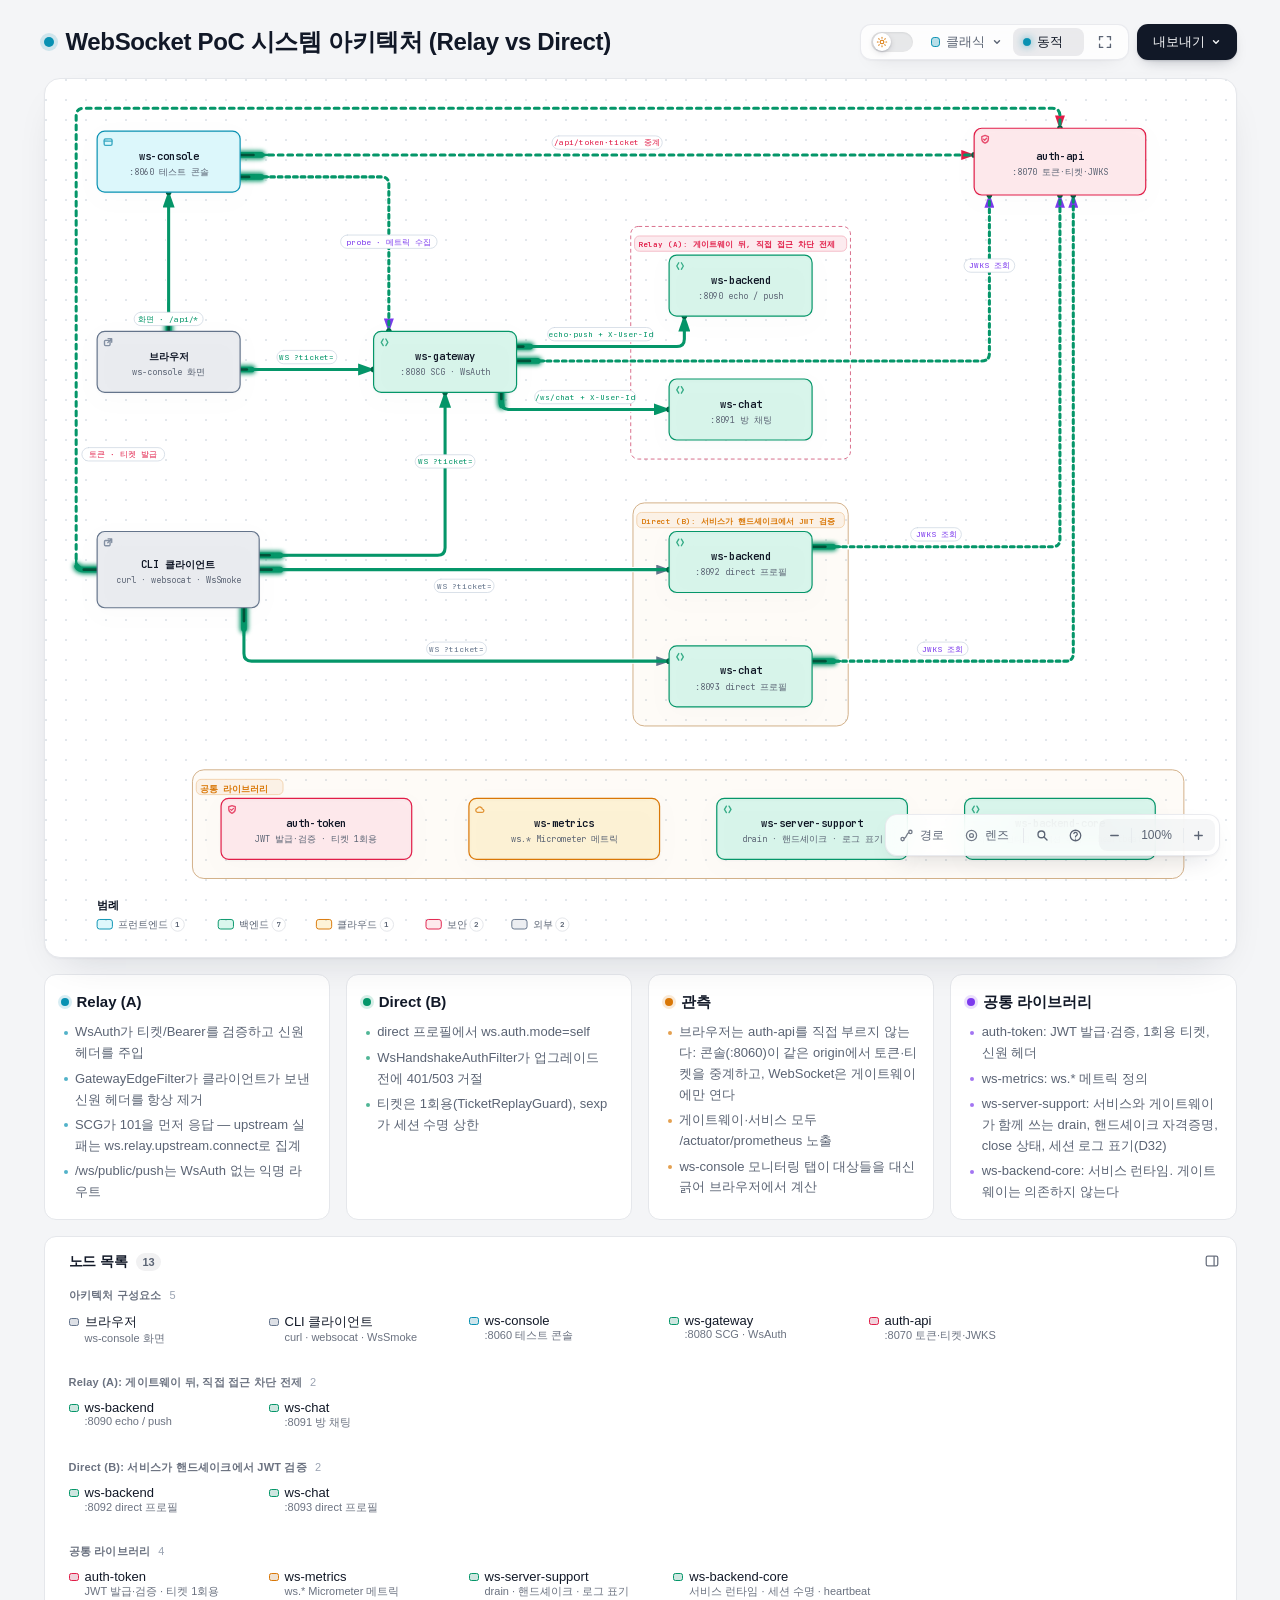
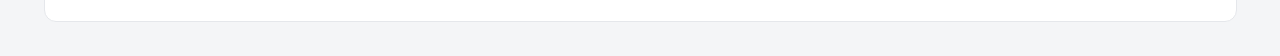
==== commit 4f6a51b7: "refactoring/v2026-11-16" ====
--- a/docs/archify/websocket-poc-architecture.html
+++ b/docs/archify/websocket-poc-architecture.html
@@ -5198,12 +5198,12 @@
       </div>
     </div>
 
-    <script id="archify-source-evidence-data" type="application/json">{"schemaVersion":1,"verified":true,"repository":{"url":"https://github.com/flatwhite-ice/scgw-base-websocket-architecture-poc","revision":"5c602cf509275196d7a2c85a8c613e2cef1c3f0a","shortRevision":"5c602cf","label":"flatwhite-ice/scgw-base-websocket-architecture-poc","href":"https://github.com/flatwhite-ice/scgw-base-websocket-architecture-poc/tree/5c602cf509275196d7a2c85a8c613e2cef1c3f0a"},"referenceCount":28,"nodes":{"cli":[{"path":"scripts/WsSmoke.java","line":1,"endLine":40,"href":"https://github.com/flatwhite-ice/scgw-base-websocket-architecture-poc/blob/5c602cf509275196d7a2c85a8c613e2cef1c3f0a/scripts/WsSmoke.java#L1-L40"},{"path":"docs/ws-cli-testing.md","line":26,"endLine":55,"href":"https://github.com/flatwhite-ice/scgw-base-websocket-architecture-poc/blob/5c602cf509275196d7a2c85a8c613e2cef1c3f0a/docs/ws-cli-testing.md#L26-L55"}],"console":[{"path":"modules/ws-console/src/main/kotlin/com/example/wspoc/console/ConsoleController.kt","line":41,"endLine":124,"href":"https://github.com/flatwhite-ice/scgw-base-websocket-architecture-poc/blob/5c602cf509275196d7a2c85a8c613e2cef1c3f0a/modules/ws-console/src/main/kotlin/com/example/wspoc/console/ConsoleController.kt#L41-L124"},{"path":"modules/ws-console/src/main/kotlin/com/example/wspoc/console/MetricsScraper.kt","line":87,"endLine":160,"href":"https://github.com/flatwhite-ice/scgw-base-websocket-architecture-poc/blob/5c602cf509275196d7a2c85a8c613e2cef1c3f0a/modules/ws-console/src/main/kotlin/com/example/wspoc/console/MetricsScraper.kt#L87-L160"},{"path":"modules/ws-console/src/main/resources/application.yml","line":13,"endLine":35,"href":"https://github.com/flatwhite-ice/scgw-base-websocket-architecture-poc/blob/5c602cf509275196d7a2c85a8c613e2cef1c3f0a/modules/ws-console/src/main/resources/application.yml#L13-L35"}],"gateway":[{"path":"modules/ws-gateway/src/main/resources/application.yml","line":18,"endLine":61,"href":"https://github.com/flatwhite-ice/scgw-base-websocket-architecture-poc/blob/5c602cf509275196d7a2c85a8c613e2cef1c3f0a/modules/ws-gateway/src/main/resources/application.yml#L18-L61"},{"path":"modules/ws-gateway/src/main/kotlin/com/example/wspoc/gateway/WsAuthGatewayFilterFactory.kt","line":39,"endLine":101,"href":"https://github.com/flatwhite-ice/scgw-base-websocket-architecture-poc/blob/5c602cf509275196d7a2c85a8c613e2cef1c3f0a/modules/ws-gateway/src/main/kotlin/com/example/wspoc/gateway/WsAuthGatewayFilterFactory.kt#L39-L101"},{"path":"modules/ws-gateway/src/main/kotlin/com/example/wspoc/gateway/GatewayEdgeFilter.kt","line":32,"endLine":68,"href":"https://github.com/flatwhite-ice/scgw-base-websocket-architecture-poc/blob/5c602cf509275196d7a2c85a8c613e2cef1c3f0a/modules/ws-gateway/src/main/kotlin/com/example/wspoc/gateway/GatewayEdgeFilter.kt#L32-L68"}],"relay-backend":[{"path":"modules/ws-backend-service-default/src/main/kotlin/com/example/wspoc/backend/WsConfig.kt","line":16,"endLine":39,"href":"https://github.com/flatwhite-ice/scgw-base-websocket-architecture-poc/blob/5c602cf509275196d7a2c85a8c613e2cef1c3f0a/modules/ws-backend-service-default/src/main/kotlin/com/example/wspoc/backend/WsConfig.kt#L16-L39"},{"path":"modules/ws-backend-service-default/src/main/kotlin/com/example/wspoc/backend/EchoPushProtocol.kt","line":23,"endLine":113,"href":"https://github.com/flatwhite-ice/scgw-base-websocket-architecture-poc/blob/5c602cf509275196d7a2c85a8c613e2cef1c3f0a/modules/ws-backend-service-default/src/main/kotlin/com/example/wspoc/backend/EchoPushProtocol.kt#L23-L113"},{"path":"modules/ws-backend-service-default/src/main/resources/application.yml","line":8,"endLine":18,"href":"https://github.com/flatwhite-ice/scgw-base-websocket-architecture-poc/blob/5c602cf509275196d7a2c85a8c613e2cef1c3f0a/modules/ws-backend-service-default/src/main/resources/application.yml#L8-L18"}],"relay-chat":[{"path":"modules/ws-backend-service-chat/src/main/kotlin/com/example/wspoc/chat/ChatConfig.kt","line":17,"endLine":23,"href":"https://github.com/flatwhite-ice/scgw-base-websocket-architecture-poc/blob/5c602cf509275196d7a2c85a8c613e2cef1c3f0a/modules/ws-backend-service-chat/src/main/kotlin/com/example/wspoc/chat/ChatConfig.kt#L17-L23"},{"path":"modules/ws-backend-service-chat/src/main/kotlin/com/example/wspoc/chat/ChatProtocol.kt","line":17,"endLine":89,"href":"https://github.com/flatwhite-ice/scgw-base-websocket-architecture-poc/blob/5c602cf509275196d7a2c85a8c613e2cef1c3f0a/modules/ws-backend-service-chat/src/main/kotlin/com/example/wspoc/chat/ChatProtocol.kt#L17-L89"},{"path":"modules/ws-backend-service-chat/src/main/kotlin/com/example/wspoc/chat/ChatRooms.kt","line":10,"endLine":40,"href":"https://github.com/flatwhite-ice/scgw-base-websocket-architecture-poc/blob/5c602cf509275196d7a2c85a8c613e2cef1c3f0a/modules/ws-backend-service-chat/src/main/kotlin/com/example/wspoc/chat/ChatRooms.kt#L10-L40"}],"direct-backend":[{"path":"modules/ws-backend-service-default/src/main/resources/application-direct.yml","line":1,"endLine":8,"href":"https://github.com/flatwhite-ice/scgw-base-websocket-architecture-poc/blob/5c602cf509275196d7a2c85a8c613e2cef1c3f0a/modules/ws-backend-service-default/src/main/resources/application-direct.yml#L1-L8"},{"path":"modules/ws-backend-core/src/main/kotlin/com/example/wspoc/wscore/auth/WsHandshakeAuthFilter.kt","line":28,"endLine":90,"href":"https://github.com/flatwhite-ice/scgw-base-websocket-architecture-poc/blob/5c602cf509275196d7a2c85a8c613e2cef1c3f0a/modules/ws-backend-core/src/main/kotlin/com/example/wspoc/wscore/auth/WsHandshakeAuthFilter.kt#L28-L90"}],"direct-chat":[{"path":"modules/ws-backend-service-chat/src/main/resources/application-direct.yml","line":1,"endLine":8,"href":"https://github.com/flatwhite-ice/scgw-base-websocket-architecture-poc/blob/5c602cf509275196d7a2c85a8c613e2cef1c3f0a/modules/ws-backend-service-chat/src/main/resources/application-direct.yml#L1-L8"},{"path":"modules/ws-backend-core/src/main/kotlin/com/example/wspoc/wscore/auth/HandshakeAuthenticator.kt","line":1,"endLine":36,"href":"https://github.com/flatwhite-ice/scgw-base-websocket-architecture-poc/blob/5c602cf509275196d7a2c85a8c613e2cef1c3f0a/modules/ws-backend-core/src/main/kotlin/com/example/wspoc/wscore/auth/HandshakeAuthenticator.kt#L1-L36"}],"auth-api":[{"path":"modules/auth-api/src/main/kotlin/com/example/wspoc/authapi/AuthController.kt","line":32,"endLine":55,"href":"https://github.com/flatwhite-ice/scgw-base-websocket-architecture-poc/blob/5c602cf509275196d7a2c85a8c613e2cef1c3f0a/modules/auth-api/src/main/kotlin/com/example/wspoc/authapi/AuthController.kt#L32-L55"},{"path":"modules/auth-api/src/main/kotlin/com/example/wspoc/authapi/AuthService.kt","line":27,"endLine":67,"href":"https://github.com/flatwhite-ice/scgw-base-websocket-architecture-poc/blob/5c602cf509275196d7a2c85a8c613e2cef1c3f0a/modules/auth-api/src/main/kotlin/com/example/wspoc/authapi/AuthService.kt#L27-L67"},{"path":"modules/auth-api/src/main/kotlin/com/example/wspoc/authapi/AuthConfig.kt","line":15,"endLine":37,"href":"https://github.com/flatwhite-ice/scgw-base-websocket-architecture-poc/blob/5c602cf509275196d7a2c85a8c613e2cef1c3f0a/modules/auth-api/src/main/kotlin/com/example/wspoc/authapi/AuthConfig.kt#L15-L37"}],"lib-auth-token":[{"path":"modules/auth-token/src/main/kotlin/com/example/wspoc/auth/token/JwtVerifier.kt","line":18,"endLine":86,"href":"https://github.com/flatwhite-ice/scgw-base-websocket-architecture-poc/blob/5c602cf509275196d7a2c85a8c613e2cef1c3f0a/modules/auth-token/src/main/kotlin/com/example/wspoc/auth/token/JwtVerifier.kt#L18-L86"},{"path":"modules/auth-token/src/main/kotlin/com/example/wspoc/auth/token/TicketReplayGuard.kt","line":15,"endLine":55,"href":"https://github.com/flatwhite-ice/scgw-base-websocket-architecture-poc/blob/5c602cf509275196d7a2c85a8c613e2cef1c3f0a/modules/auth-token/src/main/kotlin/com/example/wspoc/auth/token/TicketReplayGuard.kt#L15-L55"},{"path":"modules/auth-token/src/main/kotlin/com/example/wspoc/auth/token/JwksKeySource.kt","line":128,"endLine":139,"href":"https://github.com/flatwhite-ice/scgw-base-websocket-architecture-poc/blob/5c602cf509275196d7a2c85a8c613e2cef1c3f0a/modules/auth-token/src/main/kotlin/com/example/wspoc/auth/token/JwksKeySource.kt#L128-L139"}],"lib-ws-core":[{"path":"modules/ws-backend-core/src/main/kotlin/com/example/wspoc/wscore/session/ManagedSession.kt","line":1,"endLine":249,"href":"https://github.com/flatwhite-ice/scgw-base-websocket-architecture-poc/blob/5c602cf509275196d7a2c85a8c613e2cef1c3f0a/modules/ws-backend-core/src/main/kotlin/com/example/wspoc/wscore/session/ManagedSession.kt#L1-L249"},{"path":"modules/ws-backend-core/src/main/kotlin/com/example/wspoc/wscore/session/DrainCoordinator.kt","line":21,"href":"https://github.com/flatwhite-ice/scgw-base-websocket-architecture-poc/blob/5c602cf509275196d7a2c85a8c613e2cef1c3f0a/modules/ws-backend-core/src/main/kotlin/com/example/wspoc/wscore/session/DrainCoordinator.kt#L21"}],"lib-ws-metrics":[{"path":"modules/ws-metrics/src/main/kotlin/com/example/wspoc/metrics/WsMeters.kt","line":21,"endLine":174,"href":"https://github.com/flatwhite-ice/scgw-base-websocket-architecture-poc/blob/5c602cf509275196d7a2c85a8c613e2cef1c3f0a/modules/ws-metrics/src/main/kotlin/com/example/wspoc/metrics/WsMeters.kt#L21-L174"},{"path":"modules/ws-metrics/src/main/kotlin/com/example/wspoc/metrics/EventLoopLagProbe.kt","line":1,"endLine":81,"href":"https://github.com/flatwhite-ice/scgw-base-websocket-architecture-poc/blob/5c602cf509275196d7a2c85a8c613e2cef1c3f0a/modules/ws-metrics/src/main/kotlin/com/example/wspoc/metrics/EventLoopLagProbe.kt#L1-L81"}]}}</script>
+    <script id="archify-source-evidence-data" type="application/json">{"schemaVersion":1,"verified":true,"repository":{"url":"https://github.com/flatwhite-ice/scgw-base-websocket-architecture-poc","revision":"5c602cf509275196d7a2c85a8c613e2cef1c3f0a","shortRevision":"5c602cf","label":"flatwhite-ice/scgw-base-websocket-architecture-poc","href":"https://github.com/flatwhite-ice/scgw-base-websocket-architecture-poc/tree/5c602cf509275196d7a2c85a8c613e2cef1c3f0a"},"referenceCount":27,"nodes":{"cli":[{"path":"scripts/WsSmoke.java","line":1,"endLine":40,"href":"https://github.com/flatwhite-ice/scgw-base-websocket-architecture-poc/blob/5c602cf509275196d7a2c85a8c613e2cef1c3f0a/scripts/WsSmoke.java#L1-L40"},{"path":"docs/ws-cli-testing.md","line":26,"endLine":55,"href":"https://github.com/flatwhite-ice/scgw-base-websocket-architecture-poc/blob/5c602cf509275196d7a2c85a8c613e2cef1c3f0a/docs/ws-cli-testing.md#L26-L55"}],"console":[{"path":"modules/ws-console/src/main/kotlin/com/example/wspoc/console/ConsoleController.kt","line":41,"endLine":124,"href":"https://github.com/flatwhite-ice/scgw-base-websocket-architecture-poc/blob/5c602cf509275196d7a2c85a8c613e2cef1c3f0a/modules/ws-console/src/main/kotlin/com/example/wspoc/console/ConsoleController.kt#L41-L124"},{"path":"modules/ws-console/src/main/kotlin/com/example/wspoc/console/MetricsScraper.kt","line":87,"endLine":160,"href":"https://github.com/flatwhite-ice/scgw-base-websocket-architecture-poc/blob/5c602cf509275196d7a2c85a8c613e2cef1c3f0a/modules/ws-console/src/main/kotlin/com/example/wspoc/console/MetricsScraper.kt#L87-L160"},{"path":"modules/ws-console/src/main/resources/application.yml","line":13,"endLine":35,"href":"https://github.com/flatwhite-ice/scgw-base-websocket-architecture-poc/blob/5c602cf509275196d7a2c85a8c613e2cef1c3f0a/modules/ws-console/src/main/resources/application.yml#L13-L35"}],"gateway":[{"path":"modules/ws-gateway/src/main/resources/application.yml","line":18,"endLine":61,"href":"https://github.com/flatwhite-ice/scgw-base-websocket-architecture-poc/blob/5c602cf509275196d7a2c85a8c613e2cef1c3f0a/modules/ws-gateway/src/main/resources/application.yml#L18-L61"},{"path":"modules/ws-gateway/src/main/kotlin/com/example/wspoc/gateway/WsAuthGatewayFilterFactory.kt","line":39,"endLine":101,"href":"https://github.com/flatwhite-ice/scgw-base-websocket-architecture-poc/blob/5c602cf509275196d7a2c85a8c613e2cef1c3f0a/modules/ws-gateway/src/main/kotlin/com/example/wspoc/gateway/WsAuthGatewayFilterFactory.kt#L39-L101"},{"path":"modules/ws-gateway/src/main/kotlin/com/example/wspoc/gateway/GatewayEdgeFilter.kt","line":32,"endLine":68,"href":"https://github.com/flatwhite-ice/scgw-base-websocket-architecture-poc/blob/5c602cf509275196d7a2c85a8c613e2cef1c3f0a/modules/ws-gateway/src/main/kotlin/com/example/wspoc/gateway/GatewayEdgeFilter.kt#L32-L68"}],"relay-backend":[{"path":"modules/ws-backend-service-default/src/main/kotlin/com/example/wspoc/backend/WsConfig.kt","line":16,"endLine":39,"href":"https://github.com/flatwhite-ice/scgw-base-websocket-architecture-poc/blob/5c602cf509275196d7a2c85a8c613e2cef1c3f0a/modules/ws-backend-service-default/src/main/kotlin/com/example/wspoc/backend/WsConfig.kt#L16-L39"},{"path":"modules/ws-backend-service-default/src/main/kotlin/com/example/wspoc/backend/EchoPushProtocol.kt","line":23,"endLine":113,"href":"https://github.com/flatwhite-ice/scgw-base-websocket-architecture-poc/blob/5c602cf509275196d7a2c85a8c613e2cef1c3f0a/modules/ws-backend-service-default/src/main/kotlin/com/example/wspoc/backend/EchoPushProtocol.kt#L23-L113"},{"path":"modules/ws-backend-service-default/src/main/resources/application.yml","line":8,"endLine":18,"href":"https://github.com/flatwhite-ice/scgw-base-websocket-architecture-poc/blob/5c602cf509275196d7a2c85a8c613e2cef1c3f0a/modules/ws-backend-service-default/src/main/resources/application.yml#L8-L18"}],"relay-chat":[{"path":"modules/ws-backend-service-chat/src/main/kotlin/com/example/wspoc/chat/ChatConfig.kt","line":17,"endLine":23,"href":"https://github.com/flatwhite-ice/scgw-base-websocket-architecture-poc/blob/5c602cf509275196d7a2c85a8c613e2cef1c3f0a/modules/ws-backend-service-chat/src/main/kotlin/com/example/wspoc/chat/ChatConfig.kt#L17-L23"},{"path":"modules/ws-backend-service-chat/src/main/kotlin/com/example/wspoc/chat/ChatProtocol.kt","line":17,"endLine":89,"href":"https://github.com/flatwhite-ice/scgw-base-websocket-architecture-poc/blob/5c602cf509275196d7a2c85a8c613e2cef1c3f0a/modules/ws-backend-service-chat/src/main/kotlin/com/example/wspoc/chat/ChatProtocol.kt#L17-L89"},{"path":"modules/ws-backend-service-chat/src/main/kotlin/com/example/wspoc/chat/ChatRooms.kt","line":10,"endLine":40,"href":"https://github.com/flatwhite-ice/scgw-base-websocket-architecture-poc/blob/5c602cf509275196d7a2c85a8c613e2cef1c3f0a/modules/ws-backend-service-chat/src/main/kotlin/com/example/wspoc/chat/ChatRooms.kt#L10-L40"}],"direct-backend":[{"path":"modules/ws-backend-service-default/src/main/resources/application-direct.yml","line":1,"endLine":8,"href":"https://github.com/flatwhite-ice/scgw-base-websocket-architecture-poc/blob/5c602cf509275196d7a2c85a8c613e2cef1c3f0a/modules/ws-backend-service-default/src/main/resources/application-direct.yml#L1-L8"},{"path":"modules/ws-backend-core/src/main/kotlin/com/example/wspoc/wscore/auth/WsHandshakeAuthFilter.kt","line":28,"endLine":90,"href":"https://github.com/flatwhite-ice/scgw-base-websocket-architecture-poc/blob/5c602cf509275196d7a2c85a8c613e2cef1c3f0a/modules/ws-backend-core/src/main/kotlin/com/example/wspoc/wscore/auth/WsHandshakeAuthFilter.kt#L28-L90"}],"direct-chat":[{"path":"modules/ws-backend-service-chat/src/main/resources/application-direct.yml","line":1,"endLine":8,"href":"https://github.com/flatwhite-ice/scgw-base-websocket-architecture-poc/blob/5c602cf509275196d7a2c85a8c613e2cef1c3f0a/modules/ws-backend-service-chat/src/main/resources/application-direct.yml#L1-L8"},{"path":"modules/ws-backend-core/src/main/kotlin/com/example/wspoc/wscore/auth/HandshakeAuthenticator.kt","line":1,"endLine":36,"href":"https://github.com/flatwhite-ice/scgw-base-websocket-architecture-poc/blob/5c602cf509275196d7a2c85a8c613e2cef1c3f0a/modules/ws-backend-core/src/main/kotlin/com/example/wspoc/wscore/auth/HandshakeAuthenticator.kt#L1-L36"}],"auth-api":[{"path":"modules/auth-api/src/main/kotlin/com/example/wspoc/authapi/AuthController.kt","line":32,"endLine":55,"href":"https://github.com/flatwhite-ice/scgw-base-websocket-architecture-poc/blob/5c602cf509275196d7a2c85a8c613e2cef1c3f0a/modules/auth-api/src/main/kotlin/com/example/wspoc/authapi/AuthController.kt#L32-L55"},{"path":"modules/auth-api/src/main/kotlin/com/example/wspoc/authapi/AuthService.kt","line":27,"endLine":67,"href":"https://github.com/flatwhite-ice/scgw-base-websocket-architecture-poc/blob/5c602cf509275196d7a2c85a8c613e2cef1c3f0a/modules/auth-api/src/main/kotlin/com/example/wspoc/authapi/AuthService.kt#L27-L67"},{"path":"modules/auth-api/src/main/kotlin/com/example/wspoc/authapi/AuthConfig.kt","line":15,"endLine":37,"href":"https://github.com/flatwhite-ice/scgw-base-websocket-architecture-poc/blob/5c602cf509275196d7a2c85a8c613e2cef1c3f0a/modules/auth-api/src/main/kotlin/com/example/wspoc/authapi/AuthConfig.kt#L15-L37"}],"lib-auth-token":[{"path":"modules/auth-token/src/main/kotlin/com/example/wspoc/auth/token/JwtVerifier.kt","line":18,"endLine":86,"href":"https://github.com/flatwhite-ice/scgw-base-websocket-architecture-poc/blob/5c602cf509275196d7a2c85a8c613e2cef1c3f0a/modules/auth-token/src/main/kotlin/com/example/wspoc/auth/token/JwtVerifier.kt#L18-L86"},{"path":"modules/auth-token/src/main/kotlin/com/example/wspoc/auth/token/TicketReplayGuard.kt","line":15,"endLine":55,"href":"https://github.com/flatwhite-ice/scgw-base-websocket-architecture-poc/blob/5c602cf509275196d7a2c85a8c613e2cef1c3f0a/modules/auth-token/src/main/kotlin/com/example/wspoc/auth/token/TicketReplayGuard.kt#L15-L55"},{"path":"modules/auth-token/src/main/kotlin/com/example/wspoc/auth/token/JwksKeySource.kt","line":128,"endLine":139,"href":"https://github.com/flatwhite-ice/scgw-base-websocket-architecture-poc/blob/5c602cf509275196d7a2c85a8c613e2cef1c3f0a/modules/auth-token/src/main/kotlin/com/example/wspoc/auth/token/JwksKeySource.kt#L128-L139"}],"lib-ws-metrics":[{"path":"modules/ws-metrics/src/main/kotlin/com/example/wspoc/metrics/WsMeters.kt","line":21,"endLine":174,"href":"https://github.com/flatwhite-ice/scgw-base-websocket-architecture-poc/blob/5c602cf509275196d7a2c85a8c613e2cef1c3f0a/modules/ws-metrics/src/main/kotlin/com/example/wspoc/metrics/WsMeters.kt#L21-L174"},{"path":"modules/ws-metrics/src/main/kotlin/com/example/wspoc/metrics/EventLoopLagProbe.kt","line":1,"endLine":81,"href":"https://github.com/flatwhite-ice/scgw-base-websocket-architecture-poc/blob/5c602cf509275196d7a2c85a8c613e2cef1c3f0a/modules/ws-metrics/src/main/kotlin/com/example/wspoc/metrics/EventLoopLagProbe.kt#L1-L81"}],"lib-ws-core":[{"path":"modules/ws-backend-core/src/main/kotlin/com/example/wspoc/wscore/session/ManagedSession.kt","line":1,"endLine":249,"href":"https://github.com/flatwhite-ice/scgw-base-websocket-architecture-poc/blob/5c602cf509275196d7a2c85a8c613e2cef1c3f0a/modules/ws-backend-core/src/main/kotlin/com/example/wspoc/wscore/session/ManagedSession.kt#L1-L249"}]}}</script>
     <script id="archify-i18n-data" type="application/json">{"locale":"ko","messages":{"viewer.kind.frontend":"프런트엔드","viewer.kind.backend":"백엔드","viewer.kind.database":"데이터베이스","viewer.kind.cloud":"클라우드","viewer.kind.security":"보안","viewer.kind.messagebus":"메시지 버스","viewer.kind.external":"외부","viewer.kind.neutral":"중립","viewer.kind.node":"노드","viewer.kind.start":"시작","viewer.kind.active":"활성","viewer.kind.waiting":"대기","viewer.kind.decision":"판단","viewer.kind.success":"성공","viewer.kind.failure":"실패","viewer.toolbar.actions":"다이어그램 동작","viewer.theme.toggle.title":"테마 전환 (T)","viewer.theme.toggle":"색상 테마 전환","viewer.theme.dark":"다크","viewer.theme.light":"라이트","viewer.preset.choose.title":"시각 스타일 선택 (S로 순환)","viewer.preset.choose":"시각 스타일 선택","viewer.preset.style":"스타일","viewer.preset.menu":"시각 스타일","viewer.preset.identity":"시각적 정체성","viewer.preset.cycles":"S로 순환","viewer.preset.classic":"클래식","viewer.preset.classic.short":"클래식","viewer.preset.classic.hint":"안정적인 기술 기본 스타일","viewer.preset.flow":"시그널 플로우","viewer.preset.flow.short":"플로우","viewer.preset.flow.hint":"동적 흐름을 강조하는 프레젠테이션","viewer.preset.blueprint":"블루프린트","viewer.preset.blueprint.hint":"엔지니어링 리뷰용","viewer.preset.editorial":"에디토리얼","viewer.preset.editorial.hint":"발행 및 출시 노트에 적합","viewer.preset.badge.signalFlow":"시그널 플로우","viewer.preset.badge.blueprint":"블루프린트 / 개정 01","viewer.preset.badge.editorial":"에디토리얼 / 현장 노트","viewer.preset.badge.editorialPlate":"ARCHIFY / 도판 04","viewer.preset.current":"현재 시각 스타일: {style}. 시각 스타일 선택","viewer.motion.live":"동적","viewer.motion.still":"정적","viewer.motion.pause":"동작 일시정지","viewer.motion.resume":"동작 재개","viewer.motion.reduced":"동작 최소화 설정으로 인해 동작이 일시정지되었습니다","viewer.motion.hidden":"페이지가 보이지 않는 동안 동작이 일시정지되었습니다","viewer.motion.yielding":"동작 일시정지; 현재 {owner}에 양보 중","viewer.motion.yielding.title":"실시간 미리보기 활성화 · {owner}에 양보 중","viewer.owner.route":"경로 탐색","viewer.owner.lens":"시맨틱 렌즈","viewer.owner.relationship":"관계 미리보기","viewer.owner.intent":"의도 추적","viewer.owner.focus":"시맨틱 포커스","viewer.owner.legend":"범례 미리보기","viewer.owner.reader":"읽는 이의 상호작용","viewer.present.enter":"프레젠테이션 모드 진입","viewer.present.enter.title":"프레젠테이션 모드 (F)","viewer.present.exit":"프레젠테이션 모드 종료","viewer.present.exit.title":"프레젠테이션 모드 종료 (F 또는 Escape)","viewer.present.present":"프레젠테이션","viewer.present.exit.label":"종료","viewer.export.button":"내보내기","viewer.export.button.title":"다이어그램 내보내기 (E)","viewer.export.diagram":"다이어그램 내보내기","viewer.export.menu":"내보내기","viewer.export.subtitle":"가볍고 깔끔한 출력물","viewer.export.share":"공유","viewer.export.shareCard":"공유 카드","viewer.export.routeShareCard":"경로 공유 카드","viewer.export.reachShareCard":"도달범위 공유 카드","viewer.export.copyDiagram":"다이어그램 복사","viewer.export.clipboardPng":"PNG를 클립보드로","viewer.export.raster":"래스터 이미지","viewer.export.image":"이미지","viewer.export.lossless":"무손실 이미지","viewer.export.compact":"압축 이미지","viewer.export.modern":"최신 이미지 포맷","viewer.export.vectorMotion":"벡터 및 동작","viewer.export.vectorMotion.heading":"벡터 및 동작","viewer.export.editable":"편집 가능한 벡터","viewer.export.svg.auto":"SVG · 자동","viewer.export.svg.auto.hint":"호스트 테마에 맞춤","viewer.export.svg.light":"SVG · 라이트","viewer.export.svg.light.hint":"항상 라이트 테마","viewer.export.svg.dark":"SVG · 다크","viewer.export.svg.dark.hint":"항상 다크 테마","viewer.export.motion6s":"6초 동작","viewer.export.unsupported":"이 브라우저에서 지원하지 않습니다","viewer.export.clipboardUnsupported":"이 브라우저는 이미지 클립보드 쓰기를 지원하지 않습니다","viewer.export.clipboardUnsupported.short":"이 브라우저는 이미지 클립보드 쓰기를 지원하지 않습니다.","viewer.export.motionUnavailable":"이 브라우저에서는 동작을 캡처할 수 없습니다","viewer.export.webmUnavailable":"이 브라우저에서는 WebM을 사용할 수 없습니다","viewer.export.failed":"내보내기 실패: {message}","viewer.export.unknownVariant":"알 수 없는 공유 카드 유형: {variant}","viewer.export.routeRequired":"경로 공유 카드를 내보내려면 먼저 경로를 추적하세요","viewer.export.reachRequired":"도달범위 공유 카드를 내보내려면 먼저 편집된 도달범위를 추적하세요","viewer.export.unknown":"알 수 없음","viewer.export.routeFailed":"경로 공유 카드 내보내기 실패: {message}","viewer.export.reachFailed":"도달범위 공유 카드 내보내기 실패: {message}","viewer.export.copyFailed":"복사 실패: {message}","viewer.export.copiedPng":"PNG를 클립보드에 복사했습니다","viewer.export.downloadedRoute":"경로 공유 카드를 다운로드했습니다","viewer.export.downloadedReach":"도달범위 공유 카드를 다운로드했습니다","viewer.export.downloadedWebm":"WebM을 다운로드했습니다","viewer.export.recording":"6초 분량 동작을 녹화 중…","viewer.export.card.routeSummary.one":"경로: {source} → {target} · 방향성 홉 {count}개","viewer.export.card.routeSummary.other":"경로: {source} → {target} · 방향성 홉 {count}개","viewer.export.card.reachSummary":"{origin}에서 시작한 편집된 {direction} · {nodes} · {links} · 최대 {hops}","viewer.export.card.node.one":"노드 {count}개","viewer.export.card.node.other":"노드 {count}개","viewer.export.card.link.one":"연결 {count}개","viewer.export.card.link.other":"연결 {count}개","viewer.export.card.hop.one":"홉 {count}개","viewer.export.card.hop.other":"홉 {count}개","viewer.export.card.routeBadge":"ARCHIFY · 경로 · {hops}","viewer.export.card.reachBadge":"ARCHIFY · {direction} 도달범위","viewer.export.direction.upstream":"업스트림","viewer.export.direction.downstream":"다운스트림","viewer.export.error.canvasUnavailable":"{label}에 캔버스를 사용할 수 없습니다","viewer.export.error.contextUnavailable":"{label}에 2D 캔버스 컨텍스트를 만들 수 없습니다","viewer.export.error.toBlobUnavailable":"{label}에서 canvas.toBlob을 사용할 수 없습니다","viewer.export.error.toBlobNull":"{label}의 canvas.toBlob이 데이터를 반환하지 않았습니다","viewer.export.error.variantsCombined":"공유 카드 유형을 함께 조합할 수 없습니다","viewer.export.error.viewerState":"공유 카드 내보내기가 임시 뷰어 상태를 제거하지 못했습니다","viewer.export.error.routeState":"경로 카드 내보내기가 해석된 경로를 안전하게 보존하지 못했습니다","viewer.export.error.reachState":"도달범위 카드 내보내기가 편집된 도달범위를 안전하게 보존하지 못했습니다","viewer.export.error.webmRequirements":"WebM 동작 내보내기는 추적 애니메이션과 브라우저의 MediaRecorder 지원이 필요합니다","viewer.export.error.mediaRecorder":"MediaRecorder 실패","viewer.export.error.emptyWebm":"MediaRecorder가 빈 WebM을 생성했습니다","viewer.export.error.webmBackground":"WebM 내보내기용 SVG 배경을 불러오지 못했습니다","viewer.guide.title":"이 시스템 살펴보기","viewer.focus.selectedNodes":"선택한 노드 {count}개","viewer.guide.eyebrow":"다이어그램 가이드","viewer.guide.close":"다이어그램 가이드 닫기","viewer.guide.inspecting":"컴파일된 시맨틱 구조 검사 중","viewer.guide.actions":"다이어그램 탐색 동작","viewer.guide.find":"아무 노드나 찾기","viewer.guide.find.hint":"라벨, 역할, 유형, 고정 ID로 검색합니다.","viewer.guide.route":"경로 추적","viewer.guide.route.aria":"방향성 경로 추적","viewer.guide.route.hint":"두 시맨틱 노드가 편집된 방향으로 어떻게 연결되는지 확인합니다.","viewer.guide.map":"전체 시스템 보기","viewer.guide.map.hint":"실시간 뷰포트와 고정 노드가 있는 시맨틱 레이더를 엽니다.","viewer.guide.lens":"시맨틱 유형 비교","viewer.guide.lens.hint":"역할 수를 세고, 트래픽을 표시하고, 직접 편집된 연결을 비교합니다.","viewer.guide.present":"프레젠테이션 모드 진입","viewer.guide.present.hint":"내보내기는 그대로 두고 실시간 다이어그램에 뷰포트 전체를 할애합니다.","viewer.guide.shortcuts":"추가 키보드 단축키","viewer.guide.shortcut.export":"내보내기","viewer.guide.shortcut.theme":"테마","viewer.guide.shortcut.style":"스타일","viewer.guide.shortcut.reset":"초기화","viewer.guide.shortcut.zoomIn":"확대","viewer.guide.shortcut.zoomOut":"축소","viewer.guide.shortcut.close":"닫기","viewer.guide.credit":"Archify가 유용했다면 GitHub에 Star를 남겨 주세요","viewer.guide.star":"Star","viewer.guide.facts":"{nodes} · {relationships}","viewer.guide.fact.node.one":"시맨틱 노드 {count}개","viewer.guide.fact.node.other":"시맨틱 노드 {count}개","viewer.guide.fact.relationship.one":"관계 {count}개","viewer.guide.fact.relationship.other":"관계 {count}개","viewer.guide.open":"다이어그램 가이드 열기","viewer.finder.title":"노드 찾기","viewer.finder.close":"노드 찾기 닫기","viewer.finder.placeholder":"라벨 또는 ID로 검색","viewer.finder.search":"다이어그램 노드 검색","viewer.finder.results":"다이어그램 노드","viewer.finder.empty":"일치하는 노드가 없습니다","viewer.finder.result.focus":"{label} 포커스","viewer.finder.result.routeStart":"{label}을(를) 경로 시작점으로 선택","viewer.finder.result.routeTarget":"{label}을(를) 경로 도착점으로 선택, {links}","viewer.finder.status.empty":"일치하는 노드가 없습니다","viewer.finder.status.count.one":"일치하는 노드 {count}개","viewer.finder.status.count.other":"일치하는 노드 {count}개","viewer.finder.noun.nodes":"노드","viewer.finder.link.one":"연결 {count}개","viewer.finder.link.other":"연결 {count}개","viewer.finder.result.focus.one":"{label} 포커스, 관련 연결 {count}개","viewer.finder.result.focus.other":"{label} 포커스, 관련 연결 {count}개","viewer.finder.status.filtered":"{noun} {available}개 중 {visible}개","viewer.finder.status.all":"{noun} {available}개","viewer.passport.eyebrow":"시맨틱 패스포트","viewer.passport.metadata":"노드 메타데이터","viewer.passport.evidence":"검증된 소스 근거","viewer.passport.verified":"검증된 소스","viewer.passport.verificationScope":"고정된 리비전 기준 로컬 Git으로 검증했습니다. 원격 접근 권한은 확인하지 않았습니다.","viewer.passport.reach":"편집된 도달범위","viewer.passport.reach.trace":"편집된 도달가능성 추적","viewer.passport.upstream":"업스트림","viewer.passport.downstream":"다운스트림","viewer.passport.upstream.trace":"업스트림 편집 도달가능성 추적","viewer.passport.downstream.trace":"다운스트림 편집 도달가능성 추적","viewer.passport.close":"시맨틱 패스포트 닫기","viewer.passport.move":"의미 정보 패널 이동. 드래그하거나 화살표 키를 사용하고, Home 키로 초기화하세요.","viewer.passport.copy":"링크 복사","viewer.passport.copy.focus":"포커스된 노드의 링크 복사","viewer.passport.relations":"관계","viewer.passport.relations.show":"연결된 관계 표시","viewer.passport.relations.hide":"연결된 관계 숨기기","viewer.passport.relations.list":"연결된 관계","viewer.passport.copyRelation":"관계 복사","viewer.passport.copyNode":"노드 복사","viewer.passport.copyPinned":"고정된 관계의 링크 복사","viewer.passport.copySource":"소스 노드의 링크 복사","viewer.passport.copy.focused.success":"포커스된 노드 링크를 복사했습니다","viewer.passport.copy.pinned.success":"고정된 관계 링크를 복사했습니다","viewer.passport.copy.focused.failed":"포커스된 노드 링크를 복사할 수 없습니다","viewer.passport.copy.pinned.failed":"고정된 관계 링크를 복사할 수 없습니다","viewer.passport.relationship.none":"연결된 관계가 없습니다","viewer.passport.relationship.count.one":"관계 {count}개","viewer.passport.relationship.count.other":"관계 {count}개","viewer.passport.relationship.show.one":"연결된 관계 {count}개 표시","viewer.passport.relationship.show.other":"연결된 관계 {count}개 표시","viewer.passport.relationship.summary":"출향 {out}개 · 입향 {in}개{loops}","viewer.passport.relationship.loops":" · 자기순환 {count}개","viewer.passport.relationship.explorer":"직접 관계 탐색기","viewer.passport.relationship.help":"방향키로 관계를 탐색하세요. Enter 또는 Space로 상세정보를 고정하고, Escape로 지웁니다.","viewer.passport.relationship.loopsBack":"되돌아옴","viewer.passport.relationship.connectsTo":"연결 대상","viewer.passport.relationship.connectsFrom":"연결 출처","viewer.passport.relationship.pinned":"고정된 관계 · {from} → {to} · {label}","viewer.passport.relationship.inspect":"{total}개 중 {index}번 관계 검사: {from}에서 {to}로, {label}. Enter로 상세정보 확인.","viewer.passport.relationship.group.out":"출향","viewer.passport.relationship.group.in":"입향","viewer.passport.relationship.group.loop":"자기순환","viewer.passport.relationship.row":"{group}: {relationship}, {neighbor}","viewer.passport.relationship.direction.out":"출 →","viewer.passport.relationship.direction.in":"← 입","viewer.passport.relationship.direction.loop":"순환","viewer.passport.sourceCount.one":"검증된 소스 참조 {count}개","viewer.passport.sourceCount.other":"검증된 소스 참조 {count}개","viewer.passport.repository.open":"검증된 저장소 리비전 {revision} 열기","viewer.passport.source.open":"리비전 {revision}의 검증된 소스 {path} 열기","viewer.passport.source.openLink":"열기 ↗","viewer.passport.reach.upstream.one":"업스트림 편집 노드 {count}개 추적","viewer.passport.reach.upstream.other":"업스트림 편집 노드 {count}개 추적","viewer.passport.reach.downstream.one":"다운스트림 편집 노드 {count}개 추적","viewer.passport.reach.downstream.other":"다운스트림 편집 노드 {count}개 추적","viewer.passport.reach.noUpstream":"업스트림 편집 노드가 없습니다","viewer.passport.reach.noDownstream":"다운스트림 편집 노드가 없습니다","viewer.passport.reach.status":"{direction} · 노드 {nodes}개 · 연결 {links}개 · 최대 {hops}홉","viewer.route.eyebrow":"경로 탐색","viewer.route.start":"시작 노드 선택","viewer.route.start.find":"시작점 찾기","viewer.route.start.find.aria":"경로 시작점 찾기","viewer.route.copy":"링크 복사","viewer.route.copy.aria":"추적된 경로의 링크 복사","viewer.route.clear":"지우기","viewer.route.clear.aria":"경로 탐색 지우기","viewer.route.traced":"추적된 경로","viewer.route.pickTwo":"다이어그램에서 시맨틱 노드 두 개를 선택하세요","viewer.route.pickOne":"다이어그램에서 시맨틱 노드 하나를 선택하세요","viewer.route.controls":"경로 이동 제어","viewer.route.previous":"이전 경로 위치","viewer.route.play":"경로 이동 재생","viewer.route.pause":"경로 이동 일시정지","viewer.route.replay":"경로 이동 다시 재생","viewer.route.next":"다음 경로 위치","viewer.route.journey":"이동 경로","viewer.route.pause.label":"일시정지","viewer.route.replay.label":"다시 재생","viewer.route.overview":"개요","viewer.route.overview.aria":"전체 경로 개요 표시","viewer.route.instructions":"출발지를 먼저 선택한 뒤 도착지를 선택하세요. 방향이 중요합니다.","viewer.route.destination":"{label}에서 출발할 도착지 선택","viewer.route.destination.find":"도착지 찾기","viewer.route.destination.find.aria":"도달 가능한 경로 도착지 찾기","viewer.route.differentDestination":"다른 도착지 선택","viewer.route.distinct":"경로에는 서로 다른 시맨틱 노드 두 개가 필요합니다.","viewer.route.unreachable":"{label}(으)로 가는 방향성 경로가 없습니다","viewer.route.unreachable.detail":"{source}에서 {target}에 도달할 수 없습니다. 강조 표시된 도착지를 선택하세요.","viewer.route.start.instructions":"출발지를 선택하세요. 다음 단계에서는 방향성으로 도달 가능한 도착지만 표시됩니다.","viewer.route.copy.success":"추적된 경로 링크를 복사했습니다","viewer.route.copy.failed":"경로 링크를 복사할 수 없습니다","viewer.route.position":"경로 위치 {total}개 중 {index}번: {label}","viewer.route.step":"{total}단계 중 {index}단계 · {phase} · {label}","viewer.route.motionRequired":"자동 이동에는 동적 모드가 필요합니다","viewer.route.trigger.clear":"추적된 경로 지우기","viewer.route.overview.status":"{nodes} · {hops} · 최단 편집 경로","viewer.route.overview.node.one":"노드 {count}개","viewer.route.overview.node.other":"노드 {count}개","viewer.route.overview.hop.one":"방향성 홉 {count}개","viewer.route.overview.hop.other":"방향성 홉 {count}개","viewer.route.phase.playing":"재생 중","viewer.route.phase.complete":"완료됨","viewer.route.phase.inspecting":"검사 중","viewer.route.destination.count.one":"방향성 도착지 {count}개 사용 가능. 강조 표시된 노드를 선택하세요.","viewer.route.destination.count.other":"방향성 도착지 {count}개 사용 가능. 강조 표시된 노드를 선택하세요.","viewer.route.noOutgoing":"여기서 시작하는 출향 경로가 없습니다. 지우고 다른 출발지를 선택하세요.","viewer.route.result.title":"{source}에서 {target}까지","viewer.route.finder.source.title":"경로 시작점 선택","viewer.route.finder.source.placeholder":"경로 출발지 검색","viewer.route.finder.source.empty":"일치하는 경로 출발지가 없습니다","viewer.route.finder.source.results":"경로를 시작할 수 있는 노드","viewer.route.finder.source.noun":"경로 출발지","viewer.route.finder.source.badge":"시작","viewer.route.finder.target.title":"{label}에서 출발할 도착지","viewer.route.finder.target.placeholder":"도달 가능한 도착지 검색","viewer.route.finder.target.empty":"일치하는 도달 가능한 도착지가 없습니다","viewer.route.finder.target.results":"도달 가능한 경로 도착지","viewer.route.finder.target.noun":"도달 가능한 도착지","viewer.route.hop.one":"홉 {count}개","viewer.route.hop.other":"홉 {count}개","viewer.lens.eyebrow":"시맨틱 렌즈","viewer.lens.title":"시스템 역할 비교","viewer.lens.close":"시맨틱 렌즈 닫기","viewer.lens.instruction":"시맨틱 유형을 최대 두 개까지 선택하세요. 하나를 선택하면 실제 트래픽을 표시하고, 두 개를 선택하면 직접 편집된 관계만 비교합니다.","viewer.lens.kinds":"시맨틱 유형","viewer.lens.choose":"유형을 선택해 해당 노드와 연결된 관계를 확인하세요.","viewer.lens.copy":"시맨틱 렌즈 링크 복사","viewer.lens.clear":"시맨틱 렌즈 지우기","viewer.lens.open":"시맨틱 렌즈 열기","viewer.lens.openActive":"활성 시맨틱 렌즈 열기","viewer.lens.legend":"시맨틱 범례","viewer.lens.legend.inspect.one":"{label} 검사, 노드 {count}개","viewer.lens.legend.inspect.other":"{label} 검사, 노드 {count}개","viewer.lens.kind.count.one":"{label}, 노드 {count}개","viewer.lens.kind.count.other":"{label}, 노드 {count}개","viewer.lens.compare.one":"{first} → {second}: {forward} · {second} → {first}: {reverse} · 직접 관계 {count}개","viewer.lens.compare.other":"{first} → {second}: {forward} · {second} → {first}: {reverse} · 직접 관계 {count}개","viewer.lens.single":"{nodes} · {relationships} · 연결된 주변 노드는 계속 표시됩니다","viewer.lens.node.one":"{label} 노드 {count}개","viewer.lens.node.other":"{label} 노드 {count}개","viewer.lens.relationship.one":"연결된 관계 {count}개","viewer.lens.relationship.other":"연결된 관계 {count}개","viewer.radar.title":"시맨틱 레이더","viewer.radar.building":"개요 구성 중","viewer.radar.openFull":"전체 시맨틱 레이더 열기","viewer.radar.open":"레이더 열기","viewer.radar.close":"시맨틱 레이더 닫기","viewer.radar.surface":"다이어그램 개요입니다. 노드를 클릭해 포커스하거나 방향키로 이동하세요.","viewer.radar.click":"노드 클릭","viewer.radar.drag":"드래그로 이동","viewer.radar.space":"시맨틱 레이더를 표시하려면 지도 공간이 더 필요합니다.","viewer.radar.nodes":"시맨틱 다이어그램 레이더 노드","viewer.radar.focus":"시맨틱 레이더에서 {label} 포커스","viewer.radar.status":"노드 {count}개 · {viewport}","viewer.radar.fullMap":"노드 {count}개 · 전체 지도","viewer.radar.compacted":"시맨틱 패스포트나 지도 컨트롤을 가리지 않도록 레이더를 축소했습니다.","viewer.radar.cancelWaiting":"지도 공간 확보를 기다리는 시맨틱 레이더 취소","viewer.radar.needsSpace":"시맨틱 레이더를 표시하려면 지도 공간이 더 필요합니다","viewer.radar.viewport.full":"전체 지도","viewer.radar.viewport.width":"너비 {percent}%","viewer.radar.viewport.scale":"뷰포트 {percent}%","viewer.nav.controls":"다이어그램 보기 제어","viewer.nav.route":"방향성 경로 추적","viewer.nav.route.title":"경로 추적 (R)","viewer.nav.route.short":"경로","viewer.nav.radar":"시맨틱 레이더 열기","viewer.nav.radar.title":"시맨틱 레이더 (M)","viewer.nav.radar.short":"지도","viewer.nav.lens":"시맨틱 렌즈 열기","viewer.nav.lens.title":"시맨틱 렌즈 (L)","viewer.nav.lens.short":"렌즈","viewer.nav.find":"노드 찾기","viewer.nav.find.title":"노드 찾기 (/)","viewer.outline.title":"노드 목록","viewer.rail.show":"설명 및 목록","viewer.rail.controls":"측면 패널","viewer.rail.collapse":"측면 패널 접기","viewer.rail.bottom":"패널을 다이어그램 아래로 이동","viewer.rail.right":"패널을 다이어그램 옆으로 이동","viewer.nav.guide":"다이어그램 가이드 열기","viewer.nav.guide.title":"다이어그램 가이드 (?)","viewer.nav.zoomOut":"축소","viewer.nav.zoomOut.title":"축소 (-)","viewer.nav.reset":"다이어그램 보기 초기화","viewer.nav.reset.title":"보기 초기화 (0)","viewer.nav.read":"읽기","viewer.nav.zoomIn":"확대","viewer.nav.zoomIn.title":"확대 (+)","viewer.nav.camera":"{hint}. 다이어그램 보기 초기화","viewer.nav.camera.title":"{semantic}{hint} · 보기 초기화 (0)","viewer.nav.camera.semantic":"시맨틱 카메라 활성 · ","viewer.nav.level.map":"개요","viewer.nav.level.read":"읽기","viewer.nav.level.full":"전체","viewer.nav.level.auto":"자동","viewer.nav.detail.map":"확대하면 관계 라벨과 노드 컨텍스트가 표시됩니다","viewer.nav.detail.read":"다시 확대하면 태그와 주석이 표시됩니다","viewer.nav.detail.full":"다이어그램 전체 상세정보","viewer.intent.summary":"{label}. 출향 {out}개, 입향 {in}개{loops}. 연결 총 {total}개. Enter로 상세정보 확인.","viewer.intent.loops":", 자기순환 {count}개","viewer.common.copied":"복사됨","viewer.common.copyFailed":"복사 실패","viewer.common.copyLink":"링크 복사","viewer.common.clear":"지우기","viewer.common.close":"닫기"}}</script>
     <!-- Main Diagram -->
     <div class="diagram-container" data-detail-level="read"
          data-preset-badge-editorial-plate="ARCHIFY / 도판 04">
-      <svg viewBox="0 0 1180 892" role="img" lang="ko" aria-labelledby="archify-diagram-title archify-diagram-description" data-animation="trace" data-preset="classic" data-quality-profile="showcase" data-node-ui="" data-reader-fit="intrinsic-height" data-reader-min-text="7.5" data-reader-primary-text="14">
+      <svg viewBox="0 0 1220 892" role="img" lang="ko" aria-labelledby="archify-diagram-title archify-diagram-description" data-animation="trace" data-preset="classic" data-quality-profile="showcase" data-node-ui="" data-reader-fit="intrinsic-height" data-reader-min-text="7.5" data-reader-primary-text="14">
         <title id="archify-diagram-title">WebSocket PoC 시스템 아키텍처 (Relay vs Direct)</title>
         <desc id="archify-diagram-description">Archify로 생성한 아키텍처 다이어그램입니다.</desc>
         <!-- Definitions -->
@@ -5250,11 +5250,11 @@
         <rect width="100%" height="100%" fill="url(#grid)" />
 
         <!-- Boundaries (behind everything) -->
-        <rect data-graph-role="structural-frame" data-composition-frame-kind="security-group" data-composition-frame-id="0" data-composition-frame-label="Relay (A): 게이트웨이 뒤, 직접 접근 차단 전제" x="603.2257929516129" y="140" width="223.54841409677422" height="244" rx="8" class="c-security-group" stroke-width="1"/>
-
-        <rect data-graph-role="structural-frame" data-composition-frame-kind="region" data-composition-frame-id="1" data-composition-frame-label="Direct (B): 서비스가 핸드셰이크에서 JWT 검증" x="605.5096642193548" y="430" width="218.98067156129034" height="234" rx="12" class="c-region" stroke-width="1"/>
-
-        <rect data-graph-role="structural-frame" data-composition-frame-kind="region" data-composition-frame-id="2" data-composition-frame-label="공통 라이브러리 (모든 서비스·게이트웨이가 사용)" x="300" y="710" width="830" height="114" rx="12" class="c-region" stroke-width="1"/>
+        <rect data-graph-role="structural-frame" data-composition-frame-kind="security-group" data-composition-frame-id="0" data-composition-frame-label="Relay (A): 게이트웨이 뒤, 직접 접근 차단 전제" x="599.741921983871" y="140" width="230.51615603225807" height="244" rx="8" class="c-security-group" stroke-width="1"/>
+
+        <rect data-graph-role="structural-frame" data-composition-frame-kind="region" data-composition-frame-id="1" data-composition-frame-label="Direct (B): 서비스가 핸드셰이크에서 JWT 검증" x="602.1032126064516" y="430" width="225.79357478709676" height="234" rx="12" class="c-region" stroke-width="1"/>
+
+        <rect data-graph-role="structural-frame" data-composition-frame-kind="region" data-composition-frame-id="2" data-composition-frame-label="공통 라이브러리" x="140" y="710" width="1040" height="114" rx="12" class="c-region" stroke-width="1"/>
 
         <!-- Connection paths (before components for correct z-order) -->
         <g data-graph-role="automatic-crossover" style="--step:0">
@@ -5420,41 +5420,53 @@
         <text data-detail="fine" x="1050" y="99" class="t-security" font-size="7" text-anchor="middle">RSA 서명</text>
         </g>
 
-        <g id="node-lib-auth-token" data-node-id="lib-auth-token" data-node-label="auth-token" tabindex="0" role="button" aria-label="auth-token 포커스, JWT 발급·검증 · 티켓 1회용, 공통 라이브러리 (모든 서비스·게이트웨이가 사용)" aria-pressed="false" data-node-kind="security" data-node-sublabel="JWT 발급·검증 · 티켓 1회용" data-node-tag="라이브러리" data-node-context="공통 라이브러리 (모든 서비스·게이트웨이가 사용)">
-          <title>auth-token · JWT 발급·검증 · 티켓 1회용 · 공통 라이브러리 (모든 서비스·게이트웨이가 사용) · 라이브러리</title>
-          <rect x="330" y="740" width="190" height="64" rx="8" class="c-mask"/>
-          <rect x="330" y="740" width="190" height="64" rx="8" class="c-security" data-animate="node" style="--step:9" stroke-width="1.5"/>
-          <g aria-hidden="true" data-semantic-sigil="security" class="semantic-sigil s-security" transform="translate(336 746) scale(0.6875)">
+        <g id="node-lib-auth-token" data-node-id="lib-auth-token" data-node-label="auth-token" tabindex="0" role="button" aria-label="auth-token 포커스, JWT 발급·검증 · 티켓 1회용, 공통 라이브러리" aria-pressed="false" data-node-kind="security" data-node-sublabel="JWT 발급·검증 · 티켓 1회용" data-node-tag="전체가 사용" data-node-context="공통 라이브러리">
+          <title>auth-token · JWT 발급·검증 · 티켓 1회용 · 공통 라이브러리 · 전체가 사용</title>
+          <rect x="170" y="740" width="200" height="64" rx="8" class="c-mask"/>
+          <rect x="170" y="740" width="200" height="64" rx="8" class="c-security" data-animate="node" style="--step:9" stroke-width="1.5"/>
+          <g aria-hidden="true" data-semantic-sigil="security" class="semantic-sigil s-security" transform="translate(176 746) scale(0.6875)">
             <path d="M8 2.2 13 4v3.5c0 3.1-1.8 5.4-5 6.5-3.2-1.1-5-3.4-5-6.5V4Z"/>
             <path d="m5.8 8 1.5 1.5 3-3"/>
           </g>
-          <text data-node-label="" data-detail-anchor="" x="425" y="770" class="t-primary" font-size="11" font-weight="600" text-anchor="middle">auth-token</text>
-        <text data-detail="context" x="425" y="786" class="t-muted" font-size="9" text-anchor="middle">JWT 발급·검증 · 티켓 1회용</text>
-        <text data-detail="fine" x="425" y="796" class="t-security" font-size="7" text-anchor="middle">라이브러리</text>
+          <text data-node-label="" data-detail-anchor="" x="270" y="770" class="t-primary" font-size="11" font-weight="600" text-anchor="middle">auth-token</text>
+        <text data-detail="context" x="270" y="786" class="t-muted" font-size="9" text-anchor="middle">JWT 발급·검증 · 티켓 1회용</text>
+        <text data-detail="fine" x="270" y="796" class="t-security" font-size="7" text-anchor="middle">전체가 사용</text>
         </g>
 
-        <g id="node-lib-ws-core" data-node-id="lib-ws-core" data-node-label="ws-backend-core" tabindex="0" role="button" aria-label="ws-backend-core 포커스, 세션 수명 · heartbeat · drain, 공통 라이브러리 (모든 서비스·게이트웨이가 사용)" aria-pressed="false" data-node-kind="backend" data-node-sublabel="세션 수명 · heartbeat · drain" data-node-tag="라이브러리" data-node-context="공통 라이브러리 (모든 서비스·게이트웨이가 사용)">
-          <title>ws-backend-core · 세션 수명 · heartbeat · drain · 공통 라이브러리 (모든 서비스·게이트웨이가 사용) · 라이브러리</title>
-          <rect x="620" y="740" width="190" height="64" rx="8" class="c-mask"/>
-          <rect x="620" y="740" width="190" height="64" rx="8" class="c-backend" data-animate="node" style="--step:10" stroke-width="1.5"/>
-          <g aria-hidden="true" data-semantic-sigil="backend" class="semantic-sigil s-backend" transform="translate(626 746) scale(0.6875)">
+        <g id="node-lib-ws-metrics" data-node-id="lib-ws-metrics" data-node-label="ws-metrics" tabindex="0" role="button" aria-label="ws-metrics 포커스, ws.* Micrometer 메트릭, 공통 라이브러리" aria-pressed="false" data-node-kind="cloud" data-node-sublabel="ws.* Micrometer 메트릭" data-node-tag="서비스 · 게이트웨이" data-node-context="공통 라이브러리">
+          <title>ws-metrics · ws.* Micrometer 메트릭 · 공통 라이브러리 · 서비스 · 게이트웨이</title>
+          <rect x="430" y="740" width="200" height="64" rx="8" class="c-mask"/>
+          <rect x="430" y="740" width="200" height="64" rx="8" class="c-cloud" data-animate="node" style="--step:10" stroke-width="1.5"/>
+          <g aria-hidden="true" data-semantic-sigil="cloud" class="semantic-sigil s-cloud" transform="translate(436 746) scale(0.6875)">
+            <path d="M4.3 12.5h7.3a2.4 2.4 0 0 0 .2-4.8 4 4 0 0 0-7.5-1.3A3.1 3.1 0 0 0 4.3 12.5Z"/>
+          </g>
+          <text data-node-label="" data-detail-anchor="" x="530" y="770" class="t-primary" font-size="11" font-weight="600" text-anchor="middle">ws-metrics</text>
+        <text data-detail="context" x="530" y="786" class="t-muted" font-size="9" text-anchor="middle">ws.* Micrometer 메트릭</text>
+        <text data-detail="fine" x="530" y="796" class="t-cloud" font-size="7" text-anchor="middle">서비스 · 게이트웨이</text>
+        </g>
+
+        <g id="node-lib-ws-support" data-node-id="lib-ws-support" data-node-label="ws-server-support" tabindex="0" role="button" aria-label="ws-server-support 포커스, drain · 핸드셰이크 · 로그 표기, 공통 라이브러리" aria-pressed="false" data-node-kind="backend" data-node-sublabel="drain · 핸드셰이크 · 로그 표기" data-node-tag="서비스 · 게이트웨이" data-node-context="공통 라이브러리">
+          <title>ws-server-support · drain · 핸드셰이크 · 로그 표기 · 공통 라이브러리 · 서비스 · 게이트웨이</title>
+          <rect x="690" y="740" width="200" height="64" rx="8" class="c-mask"/>
+          <rect x="690" y="740" width="200" height="64" rx="8" class="c-backend" data-animate="node" style="--step:11" stroke-width="1.5"/>
+          <g aria-hidden="true" data-semantic-sigil="backend" class="semantic-sigil s-backend" transform="translate(696 746) scale(0.6875)">
             <path d="M6 3 3 8l3 5M10 3l3 5-3 5"/>
           </g>
-          <text data-node-label="" data-detail-anchor="" x="715" y="770" class="t-primary" font-size="11" font-weight="600" text-anchor="middle">ws-backend-core</text>
-        <text data-detail="context" x="715" y="786" class="t-muted" font-size="9" text-anchor="middle">세션 수명 · heartbeat · drain</text>
-        <text data-detail="fine" x="715" y="796" class="t-backend" font-size="7" text-anchor="middle">라이브러리</text>
+          <text data-node-label="" data-detail-anchor="" x="790" y="770" class="t-primary" font-size="11" font-weight="600" text-anchor="middle">ws-server-support</text>
+        <text data-detail="context" x="790" y="786" class="t-muted" font-size="9" text-anchor="middle">drain · 핸드셰이크 · 로그 표기</text>
+        <text data-detail="fine" x="790" y="796" class="t-backend" font-size="7" text-anchor="middle">서비스 · 게이트웨이</text>
         </g>
 
-        <g id="node-lib-ws-metrics" data-node-id="lib-ws-metrics" data-node-label="ws-metrics" tabindex="0" role="button" aria-label="ws-metrics 포커스, ws.* Micrometer 메트릭, 공통 라이브러리 (모든 서비스·게이트웨이가 사용)" aria-pressed="false" data-node-kind="cloud" data-node-sublabel="ws.* Micrometer 메트릭" data-node-tag="라이브러리" data-node-context="공통 라이브러리 (모든 서비스·게이트웨이가 사용)">
-          <title>ws-metrics · ws.* Micrometer 메트릭 · 공통 라이브러리 (모든 서비스·게이트웨이가 사용) · 라이브러리</title>
-          <rect x="910" y="740" width="190" height="64" rx="8" class="c-mask"/>
-          <rect x="910" y="740" width="190" height="64" rx="8" class="c-cloud" data-animate="node" style="--step:11" stroke-width="1.5"/>
-          <g aria-hidden="true" data-semantic-sigil="cloud" class="semantic-sigil s-cloud" transform="translate(916 746) scale(0.6875)">
-            <path d="M4.3 12.5h7.3a2.4 2.4 0 0 0 .2-4.8 4 4 0 0 0-7.5-1.3A3.1 3.1 0 0 0 4.3 12.5Z"/>
+        <g id="node-lib-ws-core" data-node-id="lib-ws-core" data-node-label="ws-backend-core" tabindex="0" role="button" aria-label="ws-backend-core 포커스, 서비스 런타임 · 세션 수명 · heartbeat, 공통 라이브러리" aria-pressed="false" data-node-kind="backend" data-node-sublabel="서비스 런타임 · 세션 수명 · heartbeat" data-node-tag="서비스 전용" data-node-context="공통 라이브러리">
+          <title>ws-backend-core · 서비스 런타임 · 세션 수명 · heartbeat · 공통 라이브러리 · 서비스 전용</title>
+          <rect x="950" y="740" width="200" height="64" rx="8" class="c-mask"/>
+          <rect x="950" y="740" width="200" height="64" rx="8" class="c-backend" data-animate="node" style="--step:12" stroke-width="1.5"/>
+          <g aria-hidden="true" data-semantic-sigil="backend" class="semantic-sigil s-backend" transform="translate(956 746) scale(0.6875)">
+            <path d="M6 3 3 8l3 5M10 3l3 5-3 5"/>
           </g>
-          <text data-node-label="" data-detail-anchor="" x="1005" y="770" class="t-primary" font-size="11" font-weight="600" text-anchor="middle">ws-metrics</text>
-        <text data-detail="context" x="1005" y="786" class="t-muted" font-size="9" text-anchor="middle">ws.* Micrometer 메트릭</text>
-        <text data-detail="fine" x="1005" y="796" class="t-cloud" font-size="7" text-anchor="middle">라이브러리</text>
+          <text data-node-label="" data-detail-anchor="" x="1050" y="770" class="t-primary" font-size="11" font-weight="600" text-anchor="middle">ws-backend-core</text>
+        <text data-detail="context" x="1050" y="786" class="t-muted" font-size="8.6" text-anchor="middle">서비스 런타임 · 세션 수명 · heartbeat</text>
+        <text data-detail="fine" x="1050" y="796" class="t-backend" font-size="7" text-anchor="middle">서비스 전용</text>
         </g>
 
         <!-- Connection labels -->
@@ -5513,18 +5525,18 @@
 
         <!-- Boundary labels (foreground masks keep routes out of titles) -->
         <g data-graph-role="structural-frame-label" data-composition-frame-id="0" data-composition-frame-kind="security-group" data-composition-frame-label="Relay (A): 게이트웨이 뒤, 직접 접근 차단 전제">
-          <rect data-graph-role="structural-frame-label-mask" x="607.2257929516129" y="150" width="215.54841409677422" height="16" rx="3" class="c-mask"/>
-          <text data-boundary-label="" x="611.2257929516129" y="161.61290422580646" class="t-security" font-size="7.612904225806453" font-weight="600">Relay (A): 게이트웨이 뒤, 직접 접근 차단 전제</text>
+          <rect data-graph-role="structural-frame-label-mask" x="603.741921983871" y="150" width="222.51615603225807" height="16" rx="3" class="c-mask"/>
+          <text data-boundary-label="" x="607.741921983871" y="161.87096874193549" class="t-security" font-size="7.870968741935484" font-weight="600">Relay (A): 게이트웨이 뒤, 직접 접근 차단 전제</text>
         </g>
 
         <g data-graph-role="structural-frame-label" data-composition-frame-id="1" data-composition-frame-kind="region" data-composition-frame-label="Direct (B): 서비스가 핸드셰이크에서 JWT 검증">
-          <rect data-graph-role="structural-frame-label-mask" x="609.5096642193548" y="440" width="210.98067156129034" height="16" rx="3" class="c-mask"/>
-          <text data-boundary-label="" x="613.5096642193548" y="451.61290422580646" class="t-cloud" font-size="7.612904225806452" font-weight="600">Direct (B): 서비스가 핸드셰이크에서 JWT 검증</text>
+          <rect data-graph-role="structural-frame-label-mask" x="606.1032126064516" y="440" width="217.79357478709676" height="16" rx="3" class="c-mask"/>
+          <text data-boundary-label="" x="610.1032126064516" y="451.8709687419355" class="t-cloud" font-size="7.870968741935484" font-weight="600">Direct (B): 서비스가 핸드셰이크에서 JWT 검증</text>
         </g>
 
-        <g data-graph-role="structural-frame-label" data-composition-frame-id="2" data-composition-frame-kind="region" data-composition-frame-label="공통 라이브러리 (모든 서비스·게이트웨이가 사용)">
-          <rect data-graph-role="structural-frame-label-mask" x="304" y="720" width="263.79999999999995" height="16" rx="3" class="c-mask"/>
-          <text data-boundary-label="" x="308" y="733" class="t-cloud" font-size="9" font-weight="600">공통 라이브러리 (모든 서비스·게이트웨이가 사용)</text>
+        <g data-graph-role="structural-frame-label" data-composition-frame-id="2" data-composition-frame-kind="region" data-composition-frame-label="공통 라이브러리">
+          <rect data-graph-role="structural-frame-label-mask" x="144" y="720" width="91" height="16" rx="3" class="c-mask"/>
+          <text data-boundary-label="" x="148" y="733" class="t-cloud" font-size="9" font-weight="600">공통 라이브러리</text>
         </g>
 
         <!-- Legend -->
@@ -5764,6 +5776,19 @@
           <li>ws-console 모니터링 탭이 대상들을 대신 긁어 브라우저에서 계산</li>
         </ul>
       </div>
+
+      <div class="card">
+        <div class="card-header">
+          <div class="card-dot violet"></div>
+          <h3>공통 라이브러리</h3>
+        </div>
+        <ul>
+          <li>auth-token: JWT 발급·검증, 1회용 티켓, 신원 헤더</li>
+          <li>ws-metrics: ws.* 메트릭 정의</li>
+          <li>ws-server-support: 서비스와 게이트웨이가 함께 쓰는 drain, 핸드셰이크 자격증명, close 상태, 세션 로그 표기(D32)</li>
+          <li>ws-backend-core: 서비스 런타임. 게이트웨이는 의존하지 않는다</li>
+        </ul>
+      </div>
     </div>
     <nav class="node-outline no-print" id="node-outline" hidden aria-labelledby="node-outline-title">
       <div class="node-outline-head">
